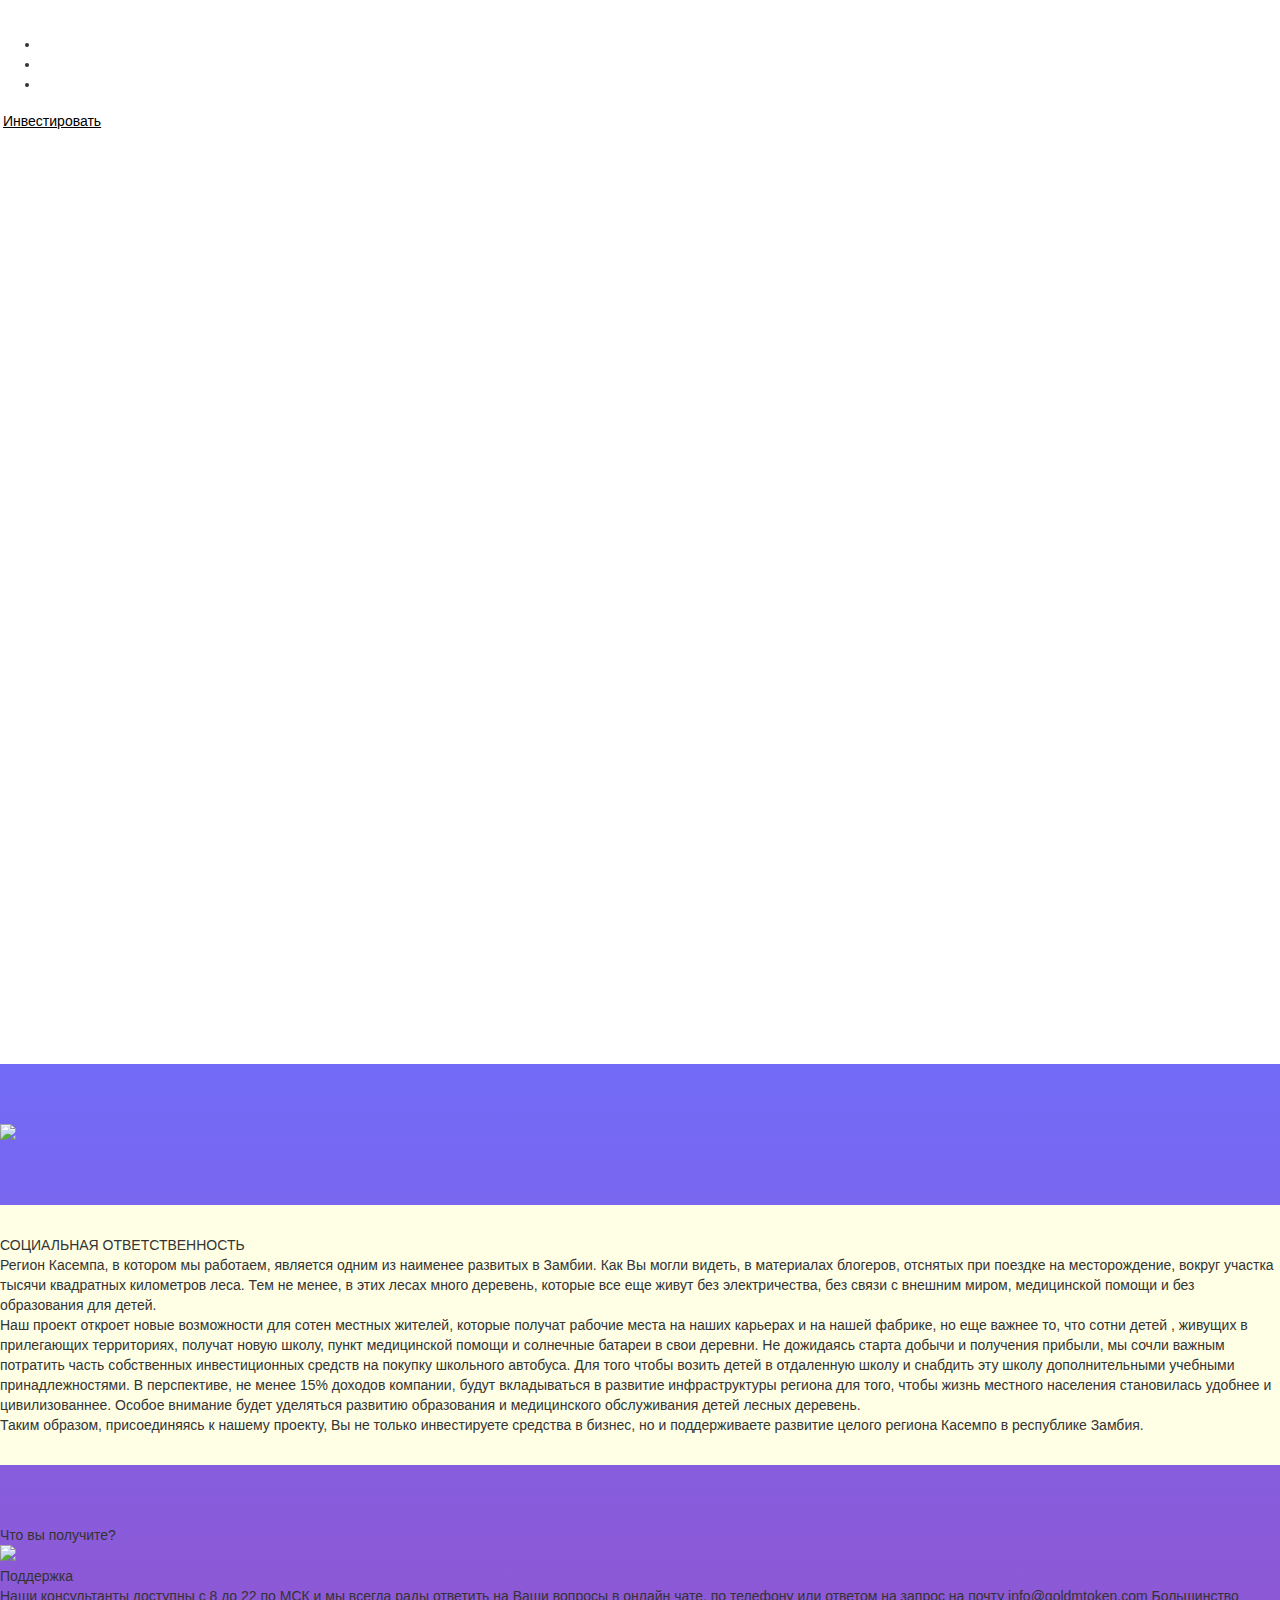
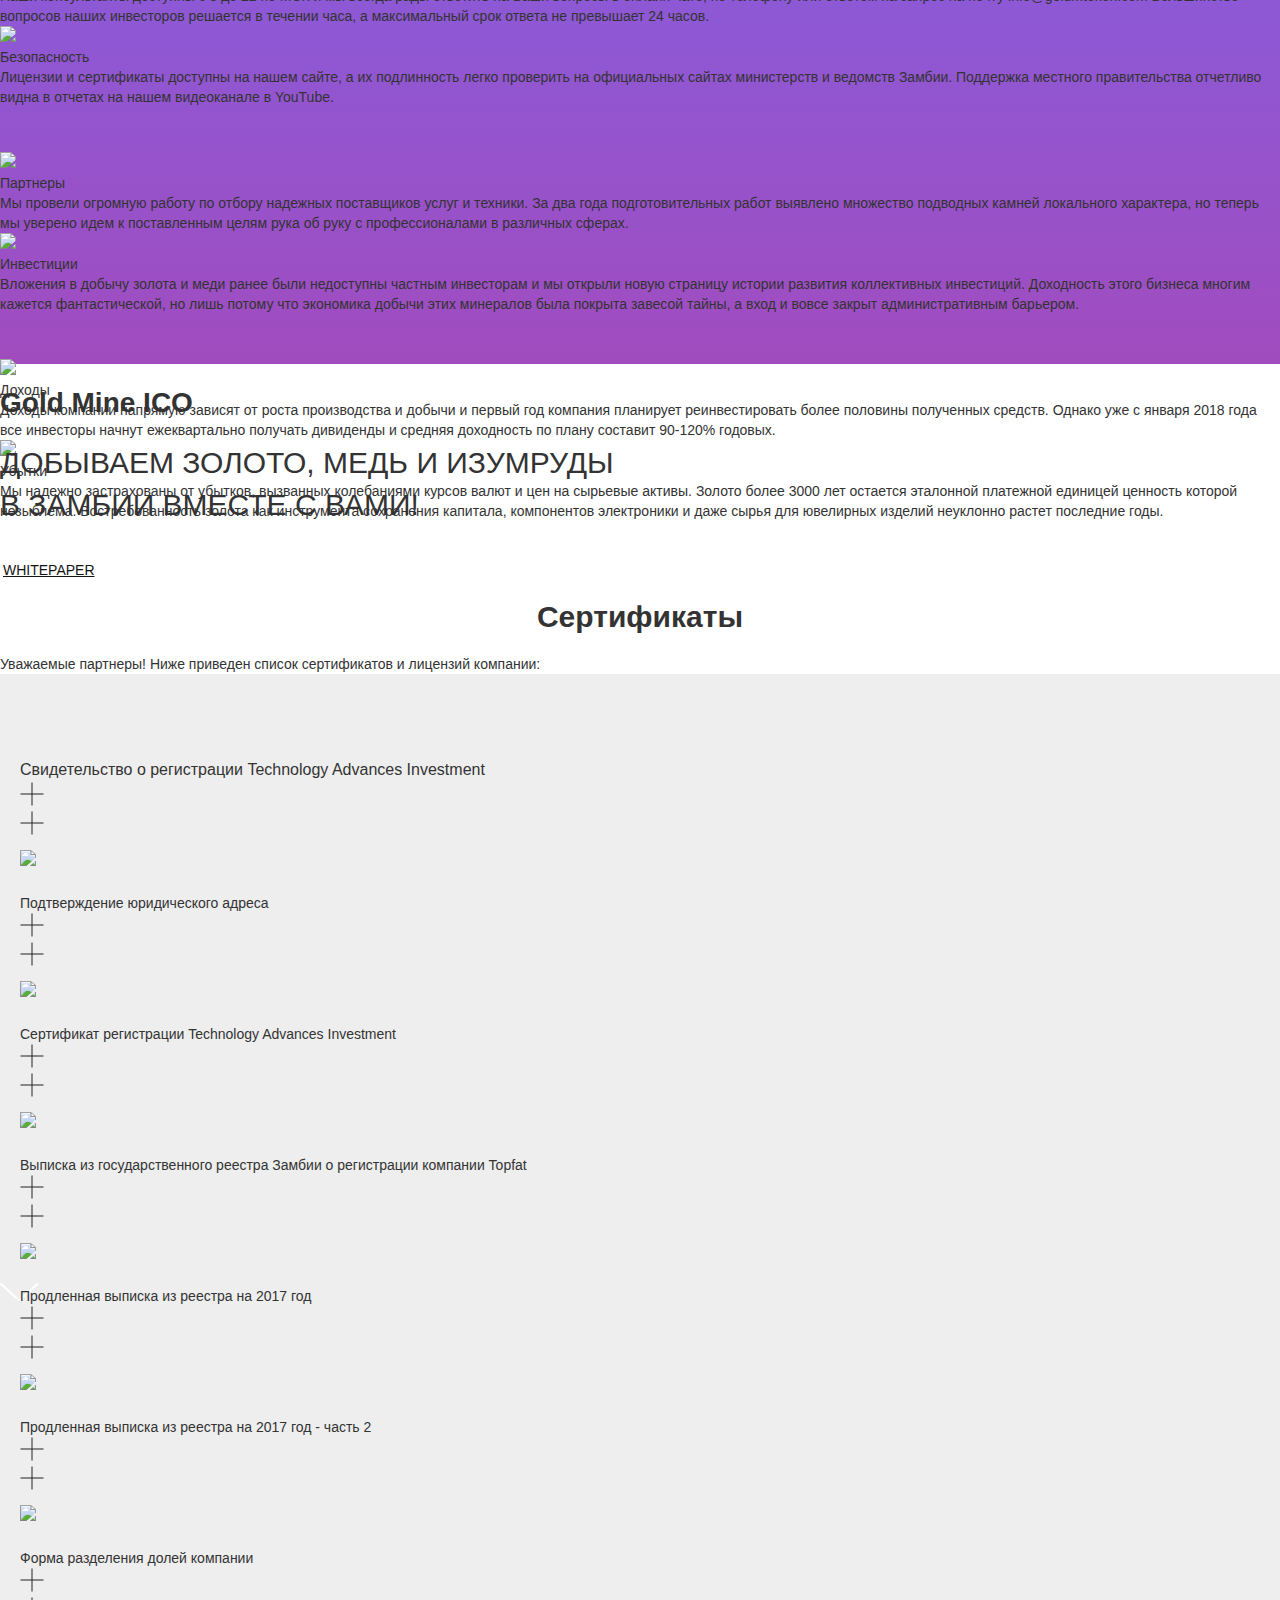
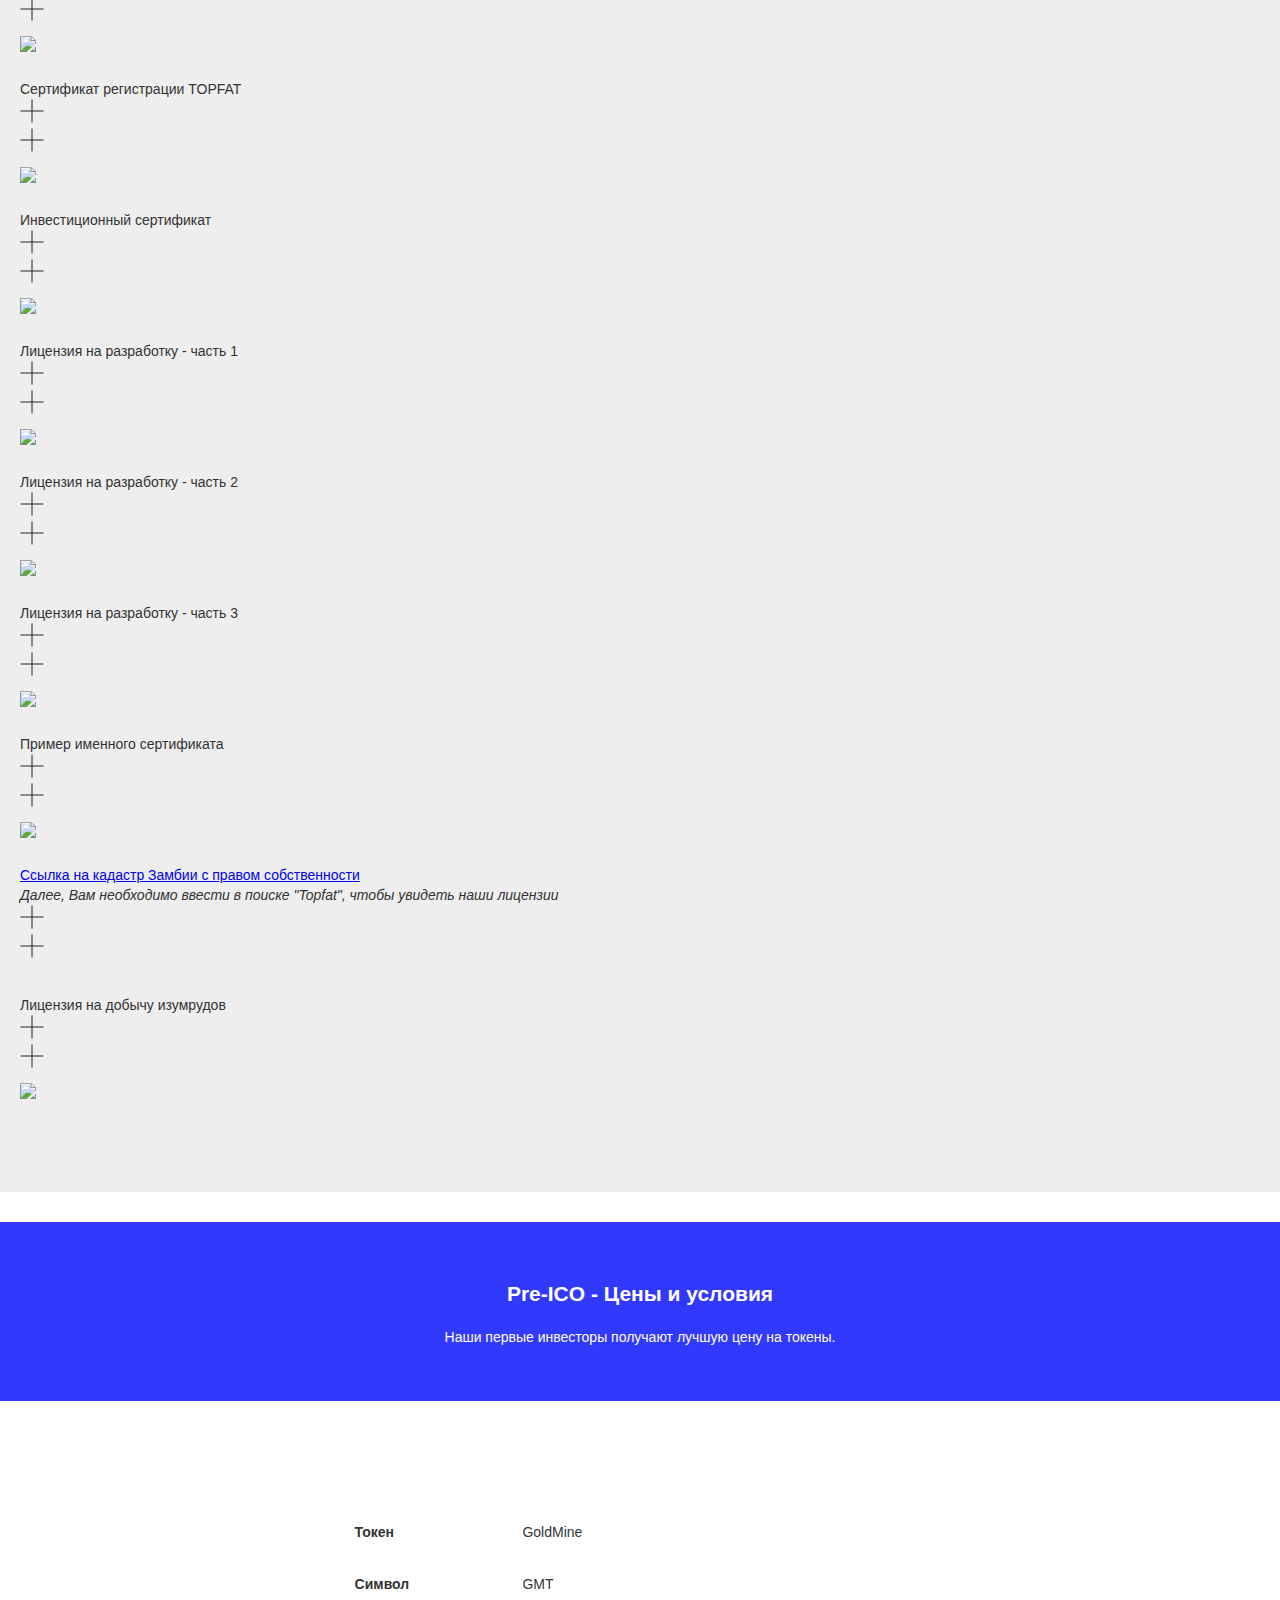
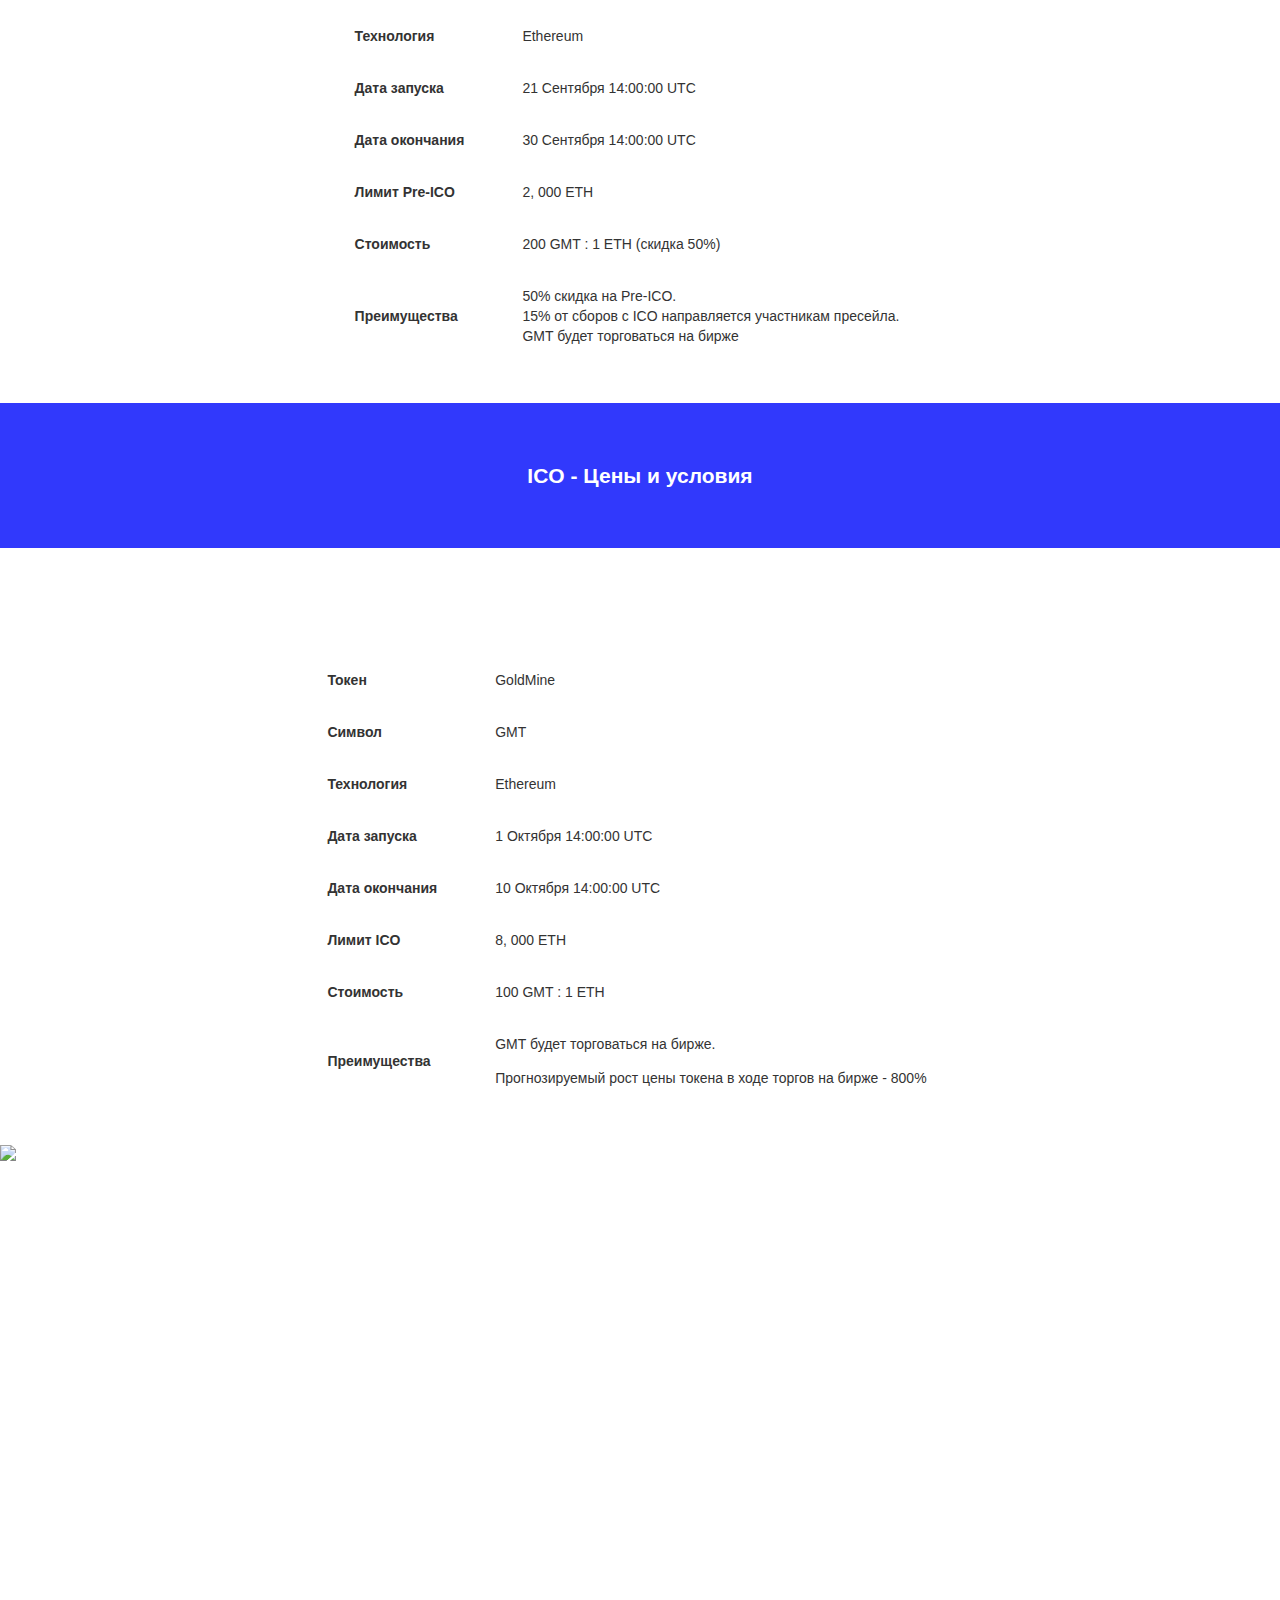
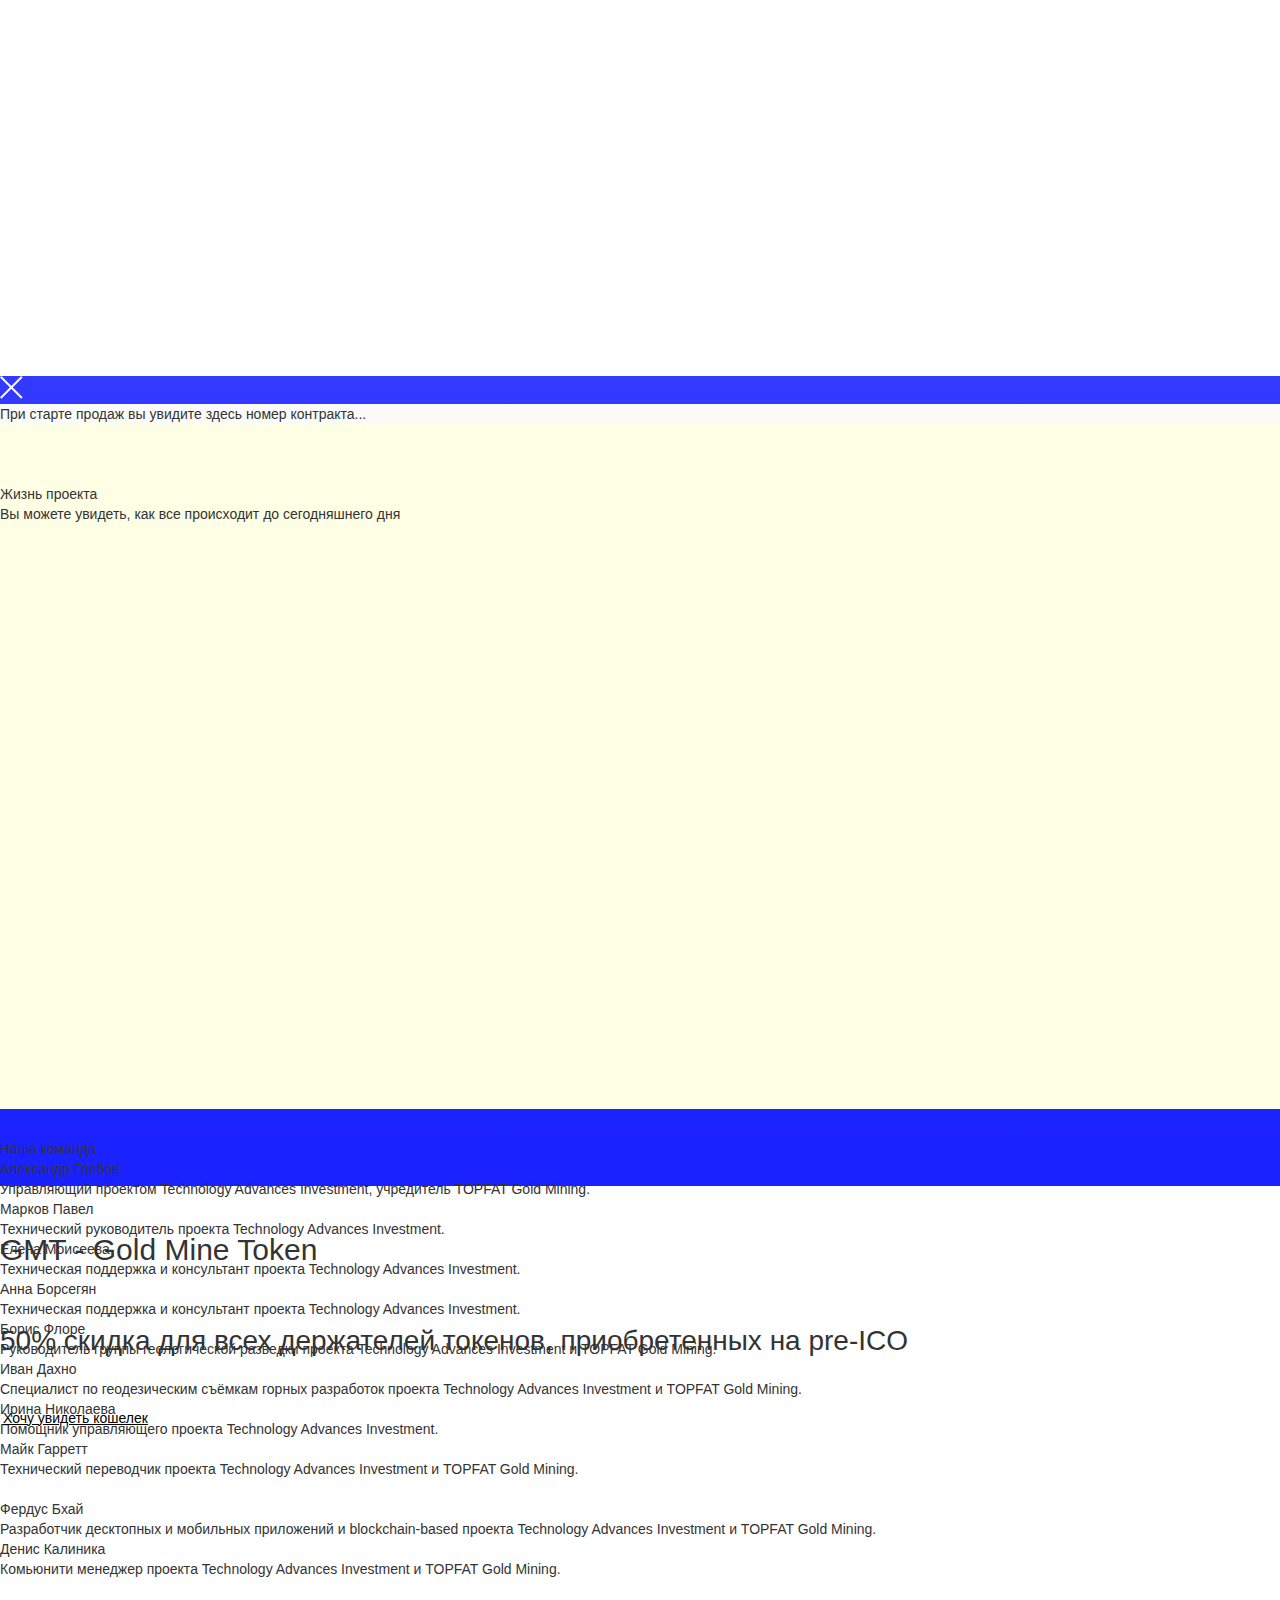
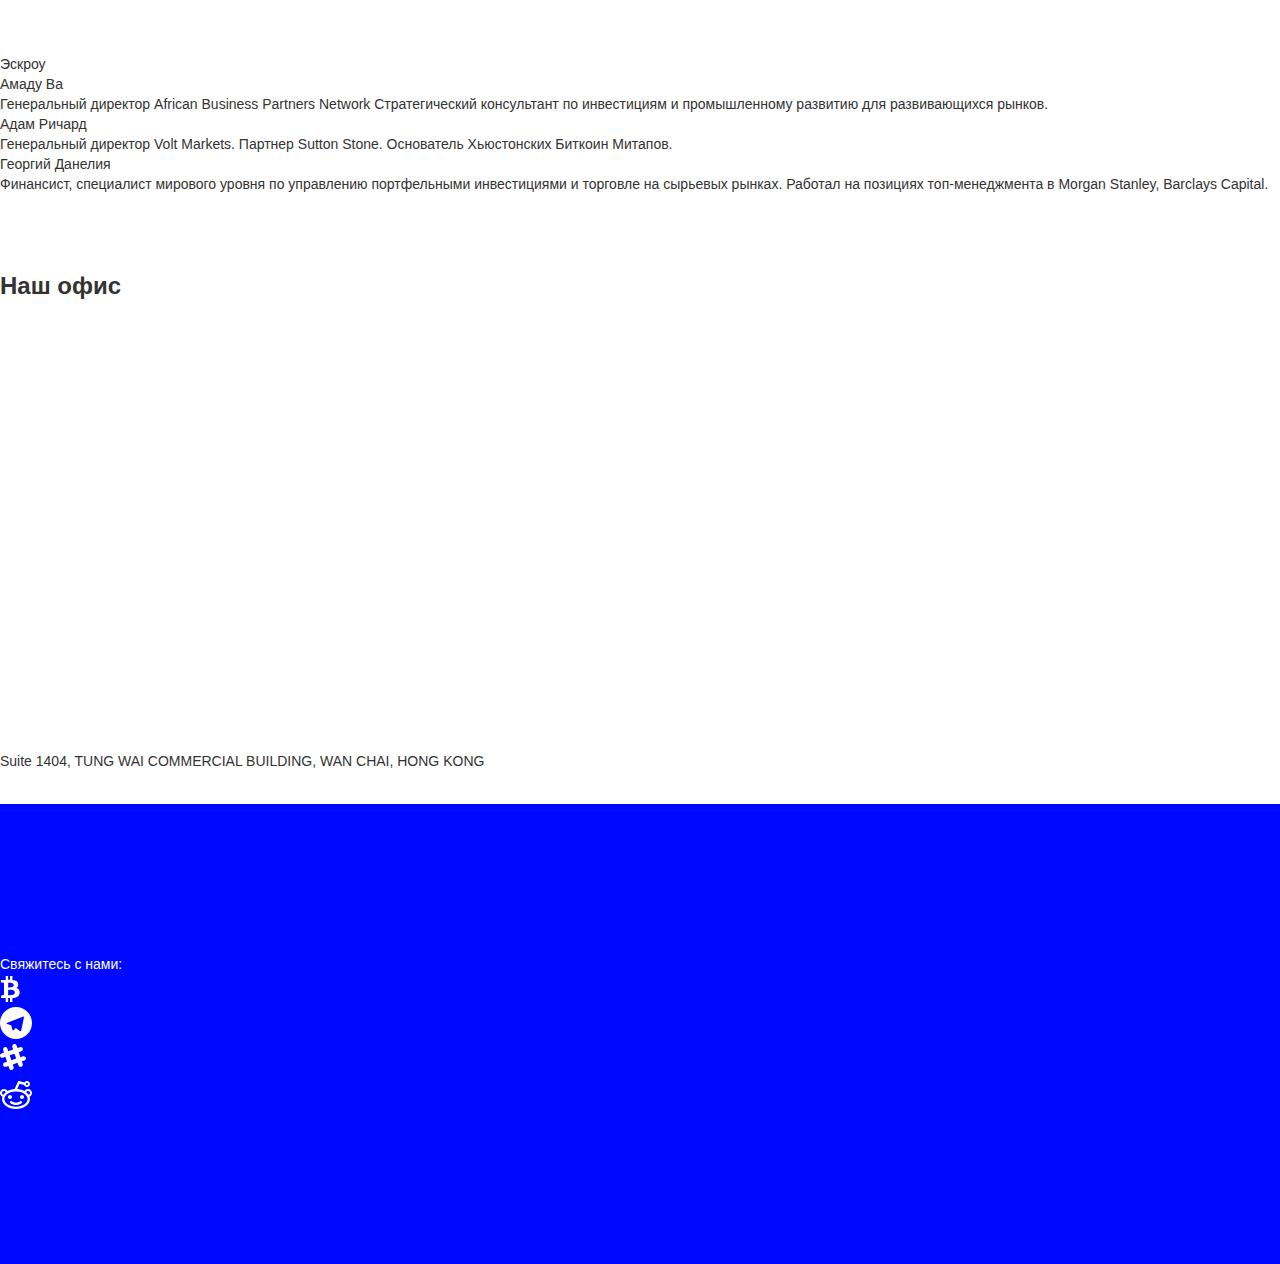
==== index2.html @ e9d236cb "Update index2.html" ====
<!DOCTYPE html><html> <head><meta charset="utf-8" /><meta http-equiv="Content-Type" content="text/html; charset=utf-8" /><meta name="viewport" content="width=device-width, initial-scale=1.0" /><title>Gold Mine ICO RU</title><meta property="og:url" content="gmtru" /><meta property="og:title" content="Gold Mine ICO RU" /><meta property="og:description" content="" /><meta property="og:type" content="website" /><meta property="og:image" content="images/roadmap.png" /><meta property="fb:app_id" content="257953674358265" /><meta name="format-detection" content="telephone=no" /><meta http-equiv="x-dns-prefetch-control" content="on"><link rel="canonical" href="gmtru"><!-- Assets --><link rel="stylesheet" href="css/tilda-grid-3.0.min.css" type="text/css" media="all" /><link rel="stylesheet" href="css/tilda-blocks-2.12.css?t=1504595545" type="text/css" media="all" /><link rel="stylesheet" href="css/tilda-slds-1.4.min.css" type="text/css" media="all" /><link rel="stylesheet" href="css/tilda-zoom-2.0.min.css" type="text/css" media="all" /><link rel="stylesheet" href="css/tilda-popup-1.1.min.css" type="text/css" media="all" /><script src="js/jquery-1.10.2.min.js"></script><script src="js/tilda-scripts-2.8.min.js"></script><script src="js/tilda-blocks-2.7.js?t=1504595545"></script><script src="js/tilda-slds-1.4.min.js"></script><script src="js/hammer.min.js"></script><script src="js/tilda-zoom-2.0.min.js"></script><script src="js/tilda-map-1.0.min.js"></script><script src="js/lazyload-1.3.min.js"></script>
<!-- Facebook Pixel Code -->
<script>
  !function(f,b,e,v,n,t,s)
  {if(f.fbq)return;n=f.fbq=function(){n.callMethod?
  n.callMethod.apply(n,arguments):n.queue.push(arguments)};
  if(!f._fbq)f._fbq=n;n.push=n;n.loaded=!0;n.version='2.0';
  n.queue=[];t=b.createElement(e);t.async=!0;
  t.src=v;s=b.getElementsByTagName(e)[0];
  s.parentNode.insertBefore(t,s)}(window, document,'script',
  'https://connect.facebook.net/en_US/fbevents.js');
  fbq('init', '169730156924083');
  fbq('track', 'PageView');
</script>
<noscript><img height="1" width="1" style="display:none"
  src="https://www.facebook.com/tr?id=169730156924083&ev=PageView&noscript=1"
/></noscript>
<!-- End Facebook Pixel Code --><script charset="UTF-8" src="//cdn.sendpulse.com/28edd3380a1c17cf65b137fe96516659/js/push/d1df5431b0d86745923b8c082e87be8e_1.js" async></script>
</head><body class="t-body" style="margin:0;"><!--allrecords--><div id="allrecords" class="t-records" data-hook="blocks-collection-content-node" data-tilda-project-id="349400" data-tilda-page-id="1480356" data-tilda-page-alias="gmtru" data-tilda-formskey="6a8dc3806094fb02ec5455dd8982c493" ><div id="rec30344322" class="r t-rec" style=" " data-animationappear="off" data-record-type="257" ><!-- T228 --><div id="nav30344322marker"></div> <div class="t228__mobile"> <div class="t228__mobile_container"> <div class="t228__mobile_text t-name t-name_md" field="text">&nbsp;</div>

  <div class="t228__burger"> <span></span> <span></span> <span></span> <span></span> </div> </div> </div><div id="nav30344322" class="t228 t228__hidden t228__positionabsolute " style="background-color: rgba(0,0,0,0.0); height:130px; " data-bgcolor-hex="#000000" data-bgcolor-rgba="rgba(0,0,0,0.0)" data-navmarker="nav30344322marker" data-appearoffset="" data-bgopacity-two="" data-menushadow="" data-bgopacity="0.0" data-menu-items-align="right" data-menu="yes"> <div class="t228__maincontainer t228__c12collumns" style="height:130px;"> <div class="t228__padding40px"></div> <div class="t228__leftside"> </div> <div class="t228__centerside t228__menualign_right"> <div class="t228__centercontainer"> <ul class="t228__list "> <li class="t228__list_item"><a class="t-menu__link-item" href="#roadmap" style="color:#ffffff;font-weight:600;letter-spacing:0.5px;" data-menu-item-number="1">Roadmap</a></li> <li class="t228__list_item"><a class="t-menu__link-item" href="#discount" style="color:#ffffff;font-weight:600;letter-spacing:0.5px;" data-menu-item-number="2">Скидка</a></li> <li class="t228__list_item"><a class="t-menu__link-item" href="#social" style="color:#ffffff;font-weight:600;letter-spacing:0.5px;" data-menu-item-number="3">Социальная ответственность</a></li> </ul> </div> </div> <div class="t228__rightside"> <div class="t228__rightcontainer"> <div class="t228__right_buttons"> <div class="t228__right_buttons_wrap"> <div class="t228__right_buttons_but"><a href="#discount" target="" class="t-btn" style="color:#000000;background-color:#f0dd4f;border-radius:20px; -moz-border-radius:20px; -webkit-border-radius:20px;"><table style="width:100%; height:100%;"><tr><td>Инвестировать</td></tr></table></a></div> </div> </div> <div class="t228__right_langs"> <div class="t228__right_buttons_wrap"> <div class="t228__right_langs_lang"><a style="color:#ffffff;font-weight:600;letter-spacing:0.5px;" href="index.html">EN</a></div> <div class="t228__right_langs_lang"><a style="color:#ffffff;font-weight:600;letter-spacing:0.5px;" href="index2.html">RU</a></div> </div> </div> </div> </div> <div class="t228__padding40px"></div> </div></div><style>@media screen and (max-width: 980px) { #rec30344322 .t228__leftcontainer{ padding: 20px; }
}
@media screen and (max-width: 980px) { #rec30344322 .t228__imglogo{ padding: 20px 0; }
}</style><script type="text/javascript"> $(document).ready(function() { t228_highlight(); });
$(window).resize(function() { t228_setBg('30344322');
});
$(document).ready(function() { t228_setBg('30344322');
}); </script><script type="text/javascript"> $(document).ready(function() { t228_createMobileMenu('30344322'); }); </script> <!--[if IE 8]><style>#rec30344322 .t228 { filter: progid:DXImageTransform.Microsoft.gradient(startColorStr='#D9000000', endColorstr='#D9000000');
}</style><![endif]--></div><div id="rec30344324" class="r t-rec" style=" " data-animationappear="off" data-record-type="204" ><!-- cover --><div class="t-cover" id="recorddiv30344324" bgimgfield="img" style="height:100vh; background-image:url('');" ><div class="t-cover__carrier" id="coverCarry30344324" data-content-cover-id="30344324" data-content-cover-bg="" data-content-cover-height="100vh" data-content-cover-parallax="" data-content-video-url-youtube="4ixd88XIaAY" data-content-video-noadcut-youtube="yes" data-content-video-ratio="16:4"style="height:100vh;background-attachment:scroll; "></div> <div class="t-cover__filter" style="height:100vh;background-image: -moz-linear-gradient(top, rgba(19,8,242,0.60), rgba(120,0,163,0.70));background-image: -webkit-linear-gradient(top, rgba(19,8,242,0.60), rgba(120,0,163,0.70));background-image: -o-linear-gradient(top, rgba(19,8,242,0.60), rgba(120,0,163,0.70));background-image: -ms-linear-gradient(top, rgba(19,8,242,0.60), rgba(120,0,163,0.70));background-image: linear-gradient(top, rgba(19,8,242,0.60), rgba(120,0,163,0.70));filter: progid:DXImageTransform.Microsoft.gradient(startColorStr='#661308f2', endColorstr='#4c7800a3');"></div><div class="t-container"> <div class="t-col t-col_8"><div class="t-cover__wrapper t-valign_middle" style="height:100vh; position: relative;z-index: 1;"> <div class="t181"> <div data-hook-content="covercontent"> <div class="t181__wrapper"> <h1 class="t181__title t-title t-title_md " style="" field="title">Gold Mine ICO<br /></h1> <div class="t181__descr t-descr t-descr_lg t-opacity_70 " style="" field="descr"><div style="font-size:30px;" data-customstyle="yes">ДОБЫВАЕМ ЗОЛОТО, МЕДЬ И ИЗУМРУДЫ<br />В ЗАМБИИ ВМЕСТЕ С ВАМИ!<br /></div></div> <div style="margin-top:30px;"> <a href="/wpru.html" target="_blank" class="t-btn " style="color:#141414;background-color:#f0dd4f;border-radius:30px; -moz-border-radius:30px; -webkit-border-radius:30px;"><table style="width:100%; height:100%;"><tr><td>WHITEPAPER</td></tr></table></a> </div> </div> </div> </div> </div> </div> </div> <!-- arrow --> <div class="t-cover__arrow"><div class="t-cover__arrow-wrapper t-cover__arrow-wrapper_animated"><div class="t-cover__arrow_mobile"><svg class="t-cover__arrow-svg" style="fill:#ffffff;" x="0px" y="0px" width="38.417px" height="18.592px" viewBox="0 0 38.417 18.592" style="enable-background:new 0 0 38.417 18.592;"><g><path d="M19.208,18.592c-0.241,0-0.483-0.087-0.673-0.261L0.327,1.74c-0.408-0.372-0.438-1.004-0.066-1.413c0.372-0.409,1.004-0.439,1.413-0.066L19.208,16.24L36.743,0.261c0.411-0.372,1.042-0.342,1.413,0.066c0.372,0.408,0.343,1.041-0.065,1.413L19.881,18.332C19.691,18.505,19.449,18.592,19.208,18.592z"/></g></svg></div></div></div> <!-- arrow --> </div> </div><div id="rec30344326" class="r t-rec" style=" " data-record-type="215" ><a name="roadmap" style="font-size:0;"></a></div><div id="rec30344328" class="r t-rec t-rec_pt_60 t-rec_pb_60" style="padding-top:60px;padding-bottom:60px; " data-record-type="3" ><!-- T107 --><div class="t107"> <div class="t-align_center" itemscope itemtype="http://schema.org/ImageObject"><meta itemprop="image" content="images/roadmap.png"> <img src="images/tild6533-3062-4235-b635-353762396530__-__empty__document.png" data-original="images/roadmap.png" class="t107__widthauto t-img" imgfield="img" /> </div> </div></div><div id="rec30344330" class="r t-rec" style=" " data-record-type="215" ><a name="social" style="font-size:0;"></a></div><div id="rec30344332" class="r t-rec t-rec_pt_30 t-rec_pb_30" style="padding-top:30px;padding-bottom:30px;background-color:#ffffe5; " data-record-type="472" data-bg-color="#ffffe5"><!-- T472 --><div class="t472"> <div class="t-container t-align_center"> <div class="t-col t-col_10 t-prefix_1"> <div class="t472__title t-title t-title_md t-margin_auto" field="title" style="text-transform:uppercase;">СОЦИАЛЬНАЯ ОТВЕТСТВЕННОСТЬ<br /></div> <div class="t472__descr t-descr t-descr_xxl t-margin_auto" field="descr" style=""><div style="font-size:14px;" data-customstyle="yes">Регион Касемпа, в котором мы работаем, является одним из наименее развитых в Замбии. Как Вы могли видеть, в материалах блогеров, отснятых при поездке на месторождение, вокруг участка тысячи квадратных километров леса. Тем не менее, в этих лесах много деревень, которые все еще живут без электричества, без связи с внешним миром, медицинской помощи и без образования для детей.<br />Наш проект откроет новые возможности для сотен местных жителей, которые получат рабочие места на наших карьерах и на нашей фабрике, но еще важнее то, что сотни детей , живущих в прилегающих территориях, получат новую школу, пункт медицинской помощи и солнечные батареи в свои деревни. Не дожидаясь старта добычи и получения прибыли, мы сочли важным потратить часть собственных инвестиционных средств на покупку школьного автобуса. Для того чтобы возить детей в отдаленную школу и снабдить эту школу дополнительными учебными принадлежностями. В перспективе, не менее 15% доходов компании, будут вкладываться в развитие инфраструктуры региона для того, чтобы жизнь местного населения становилась удобнее и цивилизованнее. Особое внимание будет уделяться развитию образования и медицинского обслуживания детей лесных деревень.<br />Таким образом, присоединяясь к нашему проекту, Вы не только инвестируете средства в бизнес, но и поддерживаете развитие целого региона Касемпо в республике Замбия.</div></div> </div><div class="t-row t-clear"><div class="t-col t-col_4"><div class="t472__blockimg t-bgimg" bgimgfield="img" data-original="images/tild3865-3936-4232-b736-343838343135__1.jpg" style="background: url('images/tild3865-3936-4232-b736-343838343135__-__resize__20x__1.jpg') center center no-repeat; background-size:cover;" ></div></div><div class="t-col t-col_4"><div class="t472__blockimg t-bgimg" bgimgfield="img2" data-original="images/tild6633-3539-4165-b566-353065653334__2.jpg" style="background: url('images/tild6633-3539-4165-b566-353065653334__-__resize__20x__2.jpg') center center no-repeat; background-size:cover;" ></div></div><div class="t-col t-col_4"><div class="t472__blockimg t-bgimg" bgimgfield="img3" data-original="images/tild3266-6565-4934-b537-363532666134__20170820_041426.png" style="background: url('images/tild3266-6565-4934-b537-363532666134__-__resize__20x__20170820_041426.png') center center no-repeat; background-size:cover;" ></div></div></div> </div></div></div><div id="rec30344334" class="r t-rec t-rec_pt_60 t-rec_pb_60" style="padding-top:60px;padding-bottom:60px; " data-record-type="497" ><!-- t497 --><div class="t497"><div class="t-section__container t-container"><div class="t-col t-col_12"><div class="t-section__topwrapper t-align_center"><div class="t-section__title t-title t-title_xs " field="btitle">Что вы получите?</div></div></div></div><div class="t497__container t-container"> <div class="t497__col t-col t-col_5 t-prefix_1 t497__col_first t-item "><div class="t497__item"><div class="t-cell t-valign_top"><div class="t497__imgwrapper" ><img src="images/tild3232-3764-4965-a132-363264373039__-__empty__7.svg" data-original="images/tild3232-3764-4965-a132-363264373039__7.svg" class="t497__img t-img" imgfield="li_img__1476973323713" /></div></div><div class="t497__textwrapper t-cell t-valign_top"><div class="t497__name t-name t-name_lg" field="li_title__1476973323713" style="">Поддержка<br /></div><div class="t497__descr t-descr t-descr_xs" field="li_descr__1476973323713" style="">Наши консультанты доступны с 8 до 22 по МСК и мы всегда рады ответить на Ваши вопросы в онлайн чате, по телефону или ответом на запрос на почту info@goldmtoken.com Большинство вопросов наших инвесторов решается в течении часа, а максимальный срок ответа не превышает 24 часов.</div></div></div></div> <div class="t497__col t-col t-col_5 t-item "><div class="t497__item"><div class="t-cell t-valign_top"><div class="t497__imgwrapper" ><img src="images/tild3165-3332-4262-b162-623064306437__-__empty__9.svg" data-original="images/tild3165-3332-4262-b162-623064306437__9.svg" class="t497__img t-img" imgfield="li_img__1476973326928" /></div></div><div class="t497__textwrapper t-cell t-valign_top"><div class="t497__name t-name t-name_lg" field="li_title__1476973326928" style="">Безопасность</div><div class="t497__descr t-descr t-descr_xs" field="li_descr__1476973326928" style="">Лицензии и сертификаты доступны на нашем сайте, а их подлинность легко проверить на официальных сайтах министерств и ведомств Замбии. Поддержка местного правительства отчетливо видна в отчетах на нашем видеоканале в YouTube.</div></div></div></div> <div class="t-clear t497__separator" style="margin-bottom:45px;"></div><div class="t497__col t-col t-col_5 t-prefix_1 t-item "><div class="t497__item"><div class="t-cell t-valign_top"><div class="t497__imgwrapper" ><img src="images/tild3762-3834-4938-a631-356666356539__-__empty__1.svg" data-original="images/tild3762-3834-4938-a631-356666356539__1.svg" class="t497__img t-img" imgfield="li_img__1476973352758" /></div></div><div class="t497__textwrapper t-cell t-valign_top"><div class="t497__name t-name t-name_lg" field="li_title__1476973352758" style="">Партнеры</div><div class="t497__descr t-descr t-descr_xs" field="li_descr__1476973352758" style="">Мы провели огромную работу по отбору надежных поставщиков услуг и техники. За два года подготовительных работ выявлено множество подводных камней локального характера, но теперь мы уверено идем к поставленным целям рука об руку с профессионалами в различных сферах.</div></div></div></div> <div class="t497__col t-col t-col_5 t-item "><div class="t497__item"><div class="t-cell t-valign_top"><div class="t497__imgwrapper" ><img src="images/tild6162-3163-4535-a266-396639663339__-__empty__4.svg" data-original="images/tild6162-3163-4535-a266-396639663339__4.svg" class="t497__img t-img" imgfield="li_img__1476973363863" /></div></div><div class="t497__textwrapper t-cell t-valign_top"><div class="t497__name t-name t-name_lg" field="li_title__1476973363863" style="">Инвестиции</div><div class="t497__descr t-descr t-descr_xs" field="li_descr__1476973363863" style="">Вложения в добычу золота и меди ранее были недоступны частным инвесторам и мы открыли новую страницу истории развития коллективных инвестиций. Доходность этого бизнеса многим кажется фантастической, но лишь потому что экономика добычи этих минералов была покрыта завесой тайны, а вход и вовсе закрыт административным барьером.</div></div></div></div> <div class="t-clear t497__separator" style="margin-bottom:45px;"></div><div class="t497__col t-col t-col_5 t-prefix_1 t-item "><div class="t497__item"><div class="t-cell t-valign_top"><div class="t497__imgwrapper" ><img src="images/tild3666-3036-4630-a563-336337303461__-__empty__11.svg" data-original="images/tild3666-3036-4630-a563-336337303461__11.svg" class="t497__img t-img" imgfield="li_img__1476973375188" /></div></div><div class="t497__textwrapper t-cell t-valign_top"><div class="t497__name t-name t-name_lg" field="li_title__1476973375188" style="">Доходы</div><div class="t497__descr t-descr t-descr_xs" field="li_descr__1476973375188" style="">Доходы компании напрямую зависят от роста производства и добычи и первый год компания планирует реинвестировать более половины полученных средств. Однако уже с января 2018 года все инвесторы начнут ежеквартально получать дивиденды и средняя доходность по плану составит 90-120% годовых.<br /></div></div></div></div> <div class="t497__col t-col t-col_5 t-item "><div class="t497__item"><div class="t-cell t-valign_top"><div class="t497__imgwrapper" ><img src="images/tild3030-6664-4366-a335-373265363863__-__empty__5.svg" data-original="images/tild3030-6664-4366-a335-373265363863__5.svg" class="t497__img t-img" imgfield="li_img__1476973386547" /></div></div><div class="t497__textwrapper t-cell t-valign_top"><div class="t497__name t-name t-name_lg" field="li_title__1476973386547" style="">Убытки</div><div class="t497__descr t-descr t-descr_xs" field="li_descr__1476973386547" style="">Мы надежно застрахованы от убытков, вызванных колебаниями курсов валют и цен на сырьевые активы. Золото более 3000 лет остается эталонной платежной единицей ценность которой незыблема. Востребованность золота как инструмента сохранения капитала, компонентов электроники и даже сырья для ювелирных изделий неуклонно растет последние годы.<br /></div></div></div></div></div></div></div><div id="rec30344336" class="r t-rec t-rec_pt_15 t-rec_pb_15" style="padding-top:15px;padding-bottom:15px; " data-record-type="106" ><!-- T004 --><div class="t004"><div class="t-container "> <div class="t-col t-col_8 t-prefix_2"><div field="text" class="t-text t-text_md "><div style="font-size:30px;text-align:center;" data-customstyle="yes"><strong>Сертификаты</strong></div></div></div></div></div></div><div id="rec30344338" class="r t-rec t-rec_pt_0 t-rec_pb_0" style="padding-top:0px;padding-bottom:0px; " data-record-type="61" ><!-- T051 --><div class="t051"><div class="t-container"><div class="t-col t-col_12 "><div class="t051__text t-text t-text_md" field="text"> Уважаемые партнеры! Ниже приведен список сертификатов и лицензий компании:<br /></div></div></div></div></div><div id="rec30344340" class="r t-rec t-rec_pt_75 t-rec_pb_75" style="padding-top:75px;padding-bottom:75px;background-color:#eeeeee; " data-animationappear="off" data-record-type="668" data-bg-color="#eeeeee"><!-- T668--><div class="t668"> <div class="t-container"> <div class="t668__col t-col t-col_8 t-prefix_2" style="margin-bottom:2px;"> <div class="t668__accordion"> <div class="t668__wrapper" > <div class="t668__header" style="padding-top: 10px; padding-bottom: 10px;padding-left: 20px; padding-right: 20px;"> <div class="t668__title t-name t-name_xl" field="li_title__1480611044356" style=""><div style="font-size:16px;" data-customstyle="yes">Свидетельство о регистрации Technology Advances Investment<br /></div></div> <div class="t668__icon" style="right: 20px;"> <div class="t668__lines"> <svg width="24px" height="24px" viewBox="0 0 24 24" xmlns="http://www.w3.org/2000/svg" xmlns:xlink="http://www.w3.org/1999/xlink"> <g stroke="none" stroke-width="1px" fill="none" fill-rule="evenodd" stroke-linecap="square"> <g transform="translate(1.000000, 1.000000)" stroke="#222222"> <path d="M0,11 L22,11"></path> <path d="M11,0 L11,22"></path> </g> </g> </svg> </div> <div class="t668__circle" style="background-color: transparent;"></div> </div> <div class="t668__icon t668__icon-hover" style="right: 20px;"> <div class="t668__lines"> <svg width="24px" height="24px" viewBox="0 0 24 24" xmlns="http://www.w3.org/2000/svg" xmlns:xlink="http://www.w3.org/1999/xlink"> <g stroke="none" stroke-width="1px" fill="none" fill-rule="evenodd" stroke-linecap="square"> <g transform="translate(1.000000, 1.000000)" stroke="#222222"> <path d="M0,11 L22,11"></path> <path d="M11,0 L11,22"></path> </g> </g> </svg> </div> <div class="t668__circle" style="background-color: #eee;"></div> </div> </div> <div class="t668__content" style="padding-bottom: 10px;padding-left: 20px; padding-right: 20px;"> <div class="t668__textwrapper"> <img class="t668__img t-img" imgfield="li_img__1480611044356" src="images/tild6662-6330-4839-b161-366635356435__-__empty__cert1.png" data-original="images/tild6662-6330-4839-b161-366635356435__cert1.png""> </div> </div> </div> </div> </div> <div class="t668__col t-col t-col_8 t-prefix_2" style="margin-bottom:2px;"> <div class="t668__accordion"> <div class="t668__wrapper" > <div class="t668__header" style="padding-top: 10px; padding-bottom: 10px;padding-left: 20px; padding-right: 20px;"> <div class="t668__title t-name t-name_xl" field="li_title__1480611048442" style=""><div style="font-size:14px;" data-customstyle="yes">Подтверждение юридического адреса <br /></div></div> <div class="t668__icon" style="right: 20px;"> <div class="t668__lines"> <svg width="24px" height="24px" viewBox="0 0 24 24" xmlns="http://www.w3.org/2000/svg" xmlns:xlink="http://www.w3.org/1999/xlink"> <g stroke="none" stroke-width="1px" fill="none" fill-rule="evenodd" stroke-linecap="square"> <g transform="translate(1.000000, 1.000000)" stroke="#222222"> <path d="M0,11 L22,11"></path> <path d="M11,0 L11,22"></path> </g> </g> </svg> </div> <div class="t668__circle" style="background-color: transparent;"></div> </div> <div class="t668__icon t668__icon-hover" style="right: 20px;"> <div class="t668__lines"> <svg width="24px" height="24px" viewBox="0 0 24 24" xmlns="http://www.w3.org/2000/svg" xmlns:xlink="http://www.w3.org/1999/xlink"> <g stroke="none" stroke-width="1px" fill="none" fill-rule="evenodd" stroke-linecap="square"> <g transform="translate(1.000000, 1.000000)" stroke="#222222"> <path d="M0,11 L22,11"></path> <path d="M11,0 L11,22"></path> </g> </g> </svg> </div> <div class="t668__circle" style="background-color: #eee;"></div> </div> </div> <div class="t668__content" style="padding-bottom: 10px;padding-left: 20px; padding-right: 20px;"> <div class="t668__textwrapper"> <img class="t668__img t-img" imgfield="li_img__1480611048442" src="images/tild3265-6432-4232-a232-323139343638__-__empty__cert2.jpg" data-original="images/tild3265-6432-4232-a232-323139343638__cert2.jpg""> </div> </div> </div> </div> </div> <div class="t668__col t-col t-col_8 t-prefix_2" style="margin-bottom:2px;"> <div class="t668__accordion"> <div class="t668__wrapper" > <div class="t668__header" style="padding-top: 10px; padding-bottom: 10px;padding-left: 20px; padding-right: 20px;"> <div class="t668__title t-name t-name_xl" field="li_title__1489600117321" style=""><div style="font-size:14px;" data-customstyle="yes">Сертификат регистрации Technology Advances Investment <br /></div></div> <div class="t668__icon" style="right: 20px;"> <div class="t668__lines"> <svg width="24px" height="24px" viewBox="0 0 24 24" xmlns="http://www.w3.org/2000/svg" xmlns:xlink="http://www.w3.org/1999/xlink"> <g stroke="none" stroke-width="1px" fill="none" fill-rule="evenodd" stroke-linecap="square"> <g transform="translate(1.000000, 1.000000)" stroke="#222222"> <path d="M0,11 L22,11"></path> <path d="M11,0 L11,22"></path> </g> </g> </svg> </div> <div class="t668__circle" style="background-color: transparent;"></div> </div> <div class="t668__icon t668__icon-hover" style="right: 20px;"> <div class="t668__lines"> <svg width="24px" height="24px" viewBox="0 0 24 24" xmlns="http://www.w3.org/2000/svg" xmlns:xlink="http://www.w3.org/1999/xlink"> <g stroke="none" stroke-width="1px" fill="none" fill-rule="evenodd" stroke-linecap="square"> <g transform="translate(1.000000, 1.000000)" stroke="#222222"> <path d="M0,11 L22,11"></path> <path d="M11,0 L11,22"></path> </g> </g> </svg> </div> <div class="t668__circle" style="background-color: #eee;"></div> </div> </div> <div class="t668__content" style="padding-bottom: 10px;padding-left: 20px; padding-right: 20px;"> <div class="t668__textwrapper"> <img class="t668__img t-img" imgfield="li_img__1489600117321" src="images/tild3730-6332-4466-b137-636666636438__-__empty__cert3.jpg" data-original="images/tild3730-6332-4466-b137-636666636438__cert3.jpg""> </div> </div> </div> </div> </div> <div class="t668__col t-col t-col_8 t-prefix_2" style="margin-bottom:2px;"> <div class="t668__accordion"> <div class="t668__wrapper" > <div class="t668__header" style="padding-top: 10px; padding-bottom: 10px;padding-left: 20px; padding-right: 20px;"> <div class="t668__title t-name t-name_xl" field="li_title__1503652960514" style=""><div style="font-size:14px;" data-customstyle="yes">Выписка из государственного реестра Замбии о регистрации компании Topfat</div></div> <div class="t668__icon" style="right: 20px;"> <div class="t668__lines"> <svg width="24px" height="24px" viewBox="0 0 24 24" xmlns="http://www.w3.org/2000/svg" xmlns:xlink="http://www.w3.org/1999/xlink"> <g stroke="none" stroke-width="1px" fill="none" fill-rule="evenodd" stroke-linecap="square"> <g transform="translate(1.000000, 1.000000)" stroke="#222222"> <path d="M0,11 L22,11"></path> <path d="M11,0 L11,22"></path> </g> </g> </svg> </div> <div class="t668__circle" style="background-color: transparent;"></div> </div> <div class="t668__icon t668__icon-hover" style="right: 20px;"> <div class="t668__lines"> <svg width="24px" height="24px" viewBox="0 0 24 24" xmlns="http://www.w3.org/2000/svg" xmlns:xlink="http://www.w3.org/1999/xlink"> <g stroke="none" stroke-width="1px" fill="none" fill-rule="evenodd" stroke-linecap="square"> <g transform="translate(1.000000, 1.000000)" stroke="#222222"> <path d="M0,11 L22,11"></path> <path d="M11,0 L11,22"></path> </g> </g> </svg> </div> <div class="t668__circle" style="background-color: #eee;"></div> </div> </div> <div class="t668__content" style="padding-bottom: 10px;padding-left: 20px; padding-right: 20px;"> <div class="t668__textwrapper"> <img class="t668__img t-img" imgfield="li_img__1503652960514" src="images/tild3439-3766-4536-a362-393632356434__-__empty__cert4.png" data-original="images/tild3439-3766-4536-a362-393632356434__cert4.png""> </div> </div> </div> </div> </div> <div class="t668__col t-col t-col_8 t-prefix_2" style="margin-bottom:2px;"> <div class="t668__accordion"> <div class="t668__wrapper" > <div class="t668__header" style="padding-top: 10px; padding-bottom: 10px;padding-left: 20px; padding-right: 20px;"> <div class="t668__title t-name t-name_xl" field="li_title__1503652961283" style=""><div style="font-size:14px;" data-customstyle="yes">Продленная выписка из реестра на 2017 год <br /></div></div> <div class="t668__icon" style="right: 20px;"> <div class="t668__lines"> <svg width="24px" height="24px" viewBox="0 0 24 24" xmlns="http://www.w3.org/2000/svg" xmlns:xlink="http://www.w3.org/1999/xlink"> <g stroke="none" stroke-width="1px" fill="none" fill-rule="evenodd" stroke-linecap="square"> <g transform="translate(1.000000, 1.000000)" stroke="#222222"> <path d="M0,11 L22,11"></path> <path d="M11,0 L11,22"></path> </g> </g> </svg> </div> <div class="t668__circle" style="background-color: transparent;"></div> </div> <div class="t668__icon t668__icon-hover" style="right: 20px;"> <div class="t668__lines"> <svg width="24px" height="24px" viewBox="0 0 24 24" xmlns="http://www.w3.org/2000/svg" xmlns:xlink="http://www.w3.org/1999/xlink"> <g stroke="none" stroke-width="1px" fill="none" fill-rule="evenodd" stroke-linecap="square"> <g transform="translate(1.000000, 1.000000)" stroke="#222222"> <path d="M0,11 L22,11"></path> <path d="M11,0 L11,22"></path> </g> </g> </svg> </div> <div class="t668__circle" style="background-color: #eee;"></div> </div> </div> <div class="t668__content" style="padding-bottom: 10px;padding-left: 20px; padding-right: 20px;"> <div class="t668__textwrapper"> <img class="t668__img t-img" imgfield="li_img__1503652961283" src="images/tild3030-3163-4533-b539-383339613262__-__empty__cert5.png" data-original="images/tild3030-3163-4533-b539-383339613262__cert5.png""> </div> </div> </div> </div> </div> <div class="t668__col t-col t-col_8 t-prefix_2" style="margin-bottom:2px;"> <div class="t668__accordion"> <div class="t668__wrapper" > <div class="t668__header" style="padding-top: 10px; padding-bottom: 10px;padding-left: 20px; padding-right: 20px;"> <div class="t668__title t-name t-name_xl" field="li_title__1503652962447" style=""><div style="font-size:14px;" data-customstyle="yes">Продленная выписка из реестра на 2017 год - часть 2</div></div> <div class="t668__icon" style="right: 20px;"> <div class="t668__lines"> <svg width="24px" height="24px" viewBox="0 0 24 24" xmlns="http://www.w3.org/2000/svg" xmlns:xlink="http://www.w3.org/1999/xlink"> <g stroke="none" stroke-width="1px" fill="none" fill-rule="evenodd" stroke-linecap="square"> <g transform="translate(1.000000, 1.000000)" stroke="#222222"> <path d="M0,11 L22,11"></path> <path d="M11,0 L11,22"></path> </g> </g> </svg> </div> <div class="t668__circle" style="background-color: transparent;"></div> </div> <div class="t668__icon t668__icon-hover" style="right: 20px;"> <div class="t668__lines"> <svg width="24px" height="24px" viewBox="0 0 24 24" xmlns="http://www.w3.org/2000/svg" xmlns:xlink="http://www.w3.org/1999/xlink"> <g stroke="none" stroke-width="1px" fill="none" fill-rule="evenodd" stroke-linecap="square"> <g transform="translate(1.000000, 1.000000)" stroke="#222222"> <path d="M0,11 L22,11"></path> <path d="M11,0 L11,22"></path> </g> </g> </svg> </div> <div class="t668__circle" style="background-color: #eee;"></div> </div> </div> <div class="t668__content" style="padding-bottom: 10px;padding-left: 20px; padding-right: 20px;"> <div class="t668__textwrapper"> <img class="t668__img t-img" imgfield="li_img__1503652962447" src="images/tild6434-3063-4236-b536-353966623035__-__empty__cert6.png" data-original="images/tild6434-3063-4236-b536-353966623035__cert6.png""> </div> </div> </div> </div> </div> <div class="t668__col t-col t-col_8 t-prefix_2" style="margin-bottom:2px;"> <div class="t668__accordion"> <div class="t668__wrapper" > <div class="t668__header" style="padding-top: 10px; padding-bottom: 10px;padding-left: 20px; padding-right: 20px;"> <div class="t668__title t-name t-name_xl" field="li_title__1503653603045" style=""><div style="font-size:14px;" data-customstyle="yes">Форма разделения долей компании <br /></div></div> <div class="t668__icon" style="right: 20px;"> <div class="t668__lines"> <svg width="24px" height="24px" viewBox="0 0 24 24" xmlns="http://www.w3.org/2000/svg" xmlns:xlink="http://www.w3.org/1999/xlink"> <g stroke="none" stroke-width="1px" fill="none" fill-rule="evenodd" stroke-linecap="square"> <g transform="translate(1.000000, 1.000000)" stroke="#222222"> <path d="M0,11 L22,11"></path> <path d="M11,0 L11,22"></path> </g> </g> </svg> </div> <div class="t668__circle" style="background-color: transparent;"></div> </div> <div class="t668__icon t668__icon-hover" style="right: 20px;"> <div class="t668__lines"> <svg width="24px" height="24px" viewBox="0 0 24 24" xmlns="http://www.w3.org/2000/svg" xmlns:xlink="http://www.w3.org/1999/xlink"> <g stroke="none" stroke-width="1px" fill="none" fill-rule="evenodd" stroke-linecap="square"> <g transform="translate(1.000000, 1.000000)" stroke="#222222"> <path d="M0,11 L22,11"></path> <path d="M11,0 L11,22"></path> </g> </g> </svg> </div> <div class="t668__circle" style="background-color: #eee;"></div> </div> </div> <div class="t668__content" style="padding-bottom: 10px;padding-left: 20px; padding-right: 20px;"> <div class="t668__textwrapper"> <img class="t668__img t-img" imgfield="li_img__1503653603045" src="images/tild6639-6536-4237-a366-643831623731__-__empty__taishares1.jpg" data-original="images/tild6639-6536-4237-a366-643831623731__taishares1.jpg""> </div> </div> </div> </div> </div> <div class="t668__col t-col t-col_8 t-prefix_2" style="margin-bottom:2px;"> <div class="t668__accordion"> <div class="t668__wrapper" > <div class="t668__header" style="padding-top: 10px; padding-bottom: 10px;padding-left: 20px; padding-right: 20px;"> <div class="t668__title t-name t-name_xl" field="li_title__1503653626589" style=""><div style="font-size:14px;" data-customstyle="yes">Сертификат регистрации TOPFAT <br /></div></div> <div class="t668__icon" style="right: 20px;"> <div class="t668__lines"> <svg width="24px" height="24px" viewBox="0 0 24 24" xmlns="http://www.w3.org/2000/svg" xmlns:xlink="http://www.w3.org/1999/xlink"> <g stroke="none" stroke-width="1px" fill="none" fill-rule="evenodd" stroke-linecap="square"> <g transform="translate(1.000000, 1.000000)" stroke="#222222"> <path d="M0,11 L22,11"></path> <path d="M11,0 L11,22"></path> </g> </g> </svg> </div> <div class="t668__circle" style="background-color: transparent;"></div> </div> <div class="t668__icon t668__icon-hover" style="right: 20px;"> <div class="t668__lines"> <svg width="24px" height="24px" viewBox="0 0 24 24" xmlns="http://www.w3.org/2000/svg" xmlns:xlink="http://www.w3.org/1999/xlink"> <g stroke="none" stroke-width="1px" fill="none" fill-rule="evenodd" stroke-linecap="square"> <g transform="translate(1.000000, 1.000000)" stroke="#222222"> <path d="M0,11 L22,11"></path> <path d="M11,0 L11,22"></path> </g> </g> </svg> </div> <div class="t668__circle" style="background-color: #eee;"></div> </div> </div> <div class="t668__content" style="padding-bottom: 10px;padding-left: 20px; padding-right: 20px;"> <div class="t668__textwrapper"> <img class="t668__img t-img" imgfield="li_img__1503653626589" src="images/tild6230-3038-4739-a465-393036346333__-__empty__topfatregistr.jpg" data-original="images/tild6230-3038-4739-a465-393036346333__topfatregistr.jpg""> </div> </div> </div> </div> </div> <div class="t668__col t-col t-col_8 t-prefix_2" style="margin-bottom:2px;"> <div class="t668__accordion"> <div class="t668__wrapper" > <div class="t668__header" style="padding-top: 10px; padding-bottom: 10px;padding-left: 20px; padding-right: 20px;"> <div class="t668__title t-name t-name_xl" field="li_title__1503653667250" style=""><div style="font-size:14px;" data-customstyle="yes">Инвестиционный сертификат <br /></div></div> <div class="t668__icon" style="right: 20px;"> <div class="t668__lines"> <svg width="24px" height="24px" viewBox="0 0 24 24" xmlns="http://www.w3.org/2000/svg" xmlns:xlink="http://www.w3.org/1999/xlink"> <g stroke="none" stroke-width="1px" fill="none" fill-rule="evenodd" stroke-linecap="square"> <g transform="translate(1.000000, 1.000000)" stroke="#222222"> <path d="M0,11 L22,11"></path> <path d="M11,0 L11,22"></path> </g> </g> </svg> </div> <div class="t668__circle" style="background-color: transparent;"></div> </div> <div class="t668__icon t668__icon-hover" style="right: 20px;"> <div class="t668__lines"> <svg width="24px" height="24px" viewBox="0 0 24 24" xmlns="http://www.w3.org/2000/svg" xmlns:xlink="http://www.w3.org/1999/xlink"> <g stroke="none" stroke-width="1px" fill="none" fill-rule="evenodd" stroke-linecap="square"> <g transform="translate(1.000000, 1.000000)" stroke="#222222"> <path d="M0,11 L22,11"></path> <path d="M11,0 L11,22"></path> </g> </g> </svg> </div> <div class="t668__circle" style="background-color: #eee;"></div> </div> </div> <div class="t668__content" style="padding-bottom: 10px;padding-left: 20px; padding-right: 20px;"> <div class="t668__textwrapper"> <img class="t668__img t-img" imgfield="li_img__1503653667250" src="images/tild6461-3862-4636-b332-663363623038__-__empty__certificate_inv.jpg" data-original="images/tild6461-3862-4636-b332-663363623038__certificate_inv.jpg""> </div> </div> </div> </div> </div> <div class="t668__col t-col t-col_8 t-prefix_2" style="margin-bottom:2px;"> <div class="t668__accordion"> <div class="t668__wrapper" > <div class="t668__header" style="padding-top: 10px; padding-bottom: 10px;padding-left: 20px; padding-right: 20px;"> <div class="t668__title t-name t-name_xl" field="li_title__1503653690016" style=""><div style="font-size:14px;" data-customstyle="yes">Лицензия на разработку - часть 1<br /></div></div> <div class="t668__icon" style="right: 20px;"> <div class="t668__lines"> <svg width="24px" height="24px" viewBox="0 0 24 24" xmlns="http://www.w3.org/2000/svg" xmlns:xlink="http://www.w3.org/1999/xlink"> <g stroke="none" stroke-width="1px" fill="none" fill-rule="evenodd" stroke-linecap="square"> <g transform="translate(1.000000, 1.000000)" stroke="#222222"> <path d="M0,11 L22,11"></path> <path d="M11,0 L11,22"></path> </g> </g> </svg> </div> <div class="t668__circle" style="background-color: transparent;"></div> </div> <div class="t668__icon t668__icon-hover" style="right: 20px;"> <div class="t668__lines"> <svg width="24px" height="24px" viewBox="0 0 24 24" xmlns="http://www.w3.org/2000/svg" xmlns:xlink="http://www.w3.org/1999/xlink"> <g stroke="none" stroke-width="1px" fill="none" fill-rule="evenodd" stroke-linecap="square"> <g transform="translate(1.000000, 1.000000)" stroke="#222222"> <path d="M0,11 L22,11"></path> <path d="M11,0 L11,22"></path> </g> </g> </svg> </div> <div class="t668__circle" style="background-color: #eee;"></div> </div> </div> <div class="t668__content" style="padding-bottom: 10px;padding-left: 20px; padding-right: 20px;"> <div class="t668__textwrapper"> <img class="t668__img t-img" imgfield="li_img__1503653690016" src="images/tild3235-3461-4939-b965-643066323739__-__empty__cert71.png" data-original="images/tild3235-3461-4939-b965-643066323739__cert71.png""> </div> </div> </div> </div> </div> <div class="t668__col t-col t-col_8 t-prefix_2" style="margin-bottom:2px;"> <div class="t668__accordion"> <div class="t668__wrapper" > <div class="t668__header" style="padding-top: 10px; padding-bottom: 10px;padding-left: 20px; padding-right: 20px;"> <div class="t668__title t-name t-name_xl" field="li_title__1503653825738" style=""><div style="font-size:14px;" data-customstyle="yes">Лицензия на разработку - часть 2</div></div> <div class="t668__icon" style="right: 20px;"> <div class="t668__lines"> <svg width="24px" height="24px" viewBox="0 0 24 24" xmlns="http://www.w3.org/2000/svg" xmlns:xlink="http://www.w3.org/1999/xlink"> <g stroke="none" stroke-width="1px" fill="none" fill-rule="evenodd" stroke-linecap="square"> <g transform="translate(1.000000, 1.000000)" stroke="#222222"> <path d="M0,11 L22,11"></path> <path d="M11,0 L11,22"></path> </g> </g> </svg> </div> <div class="t668__circle" style="background-color: transparent;"></div> </div> <div class="t668__icon t668__icon-hover" style="right: 20px;"> <div class="t668__lines"> <svg width="24px" height="24px" viewBox="0 0 24 24" xmlns="http://www.w3.org/2000/svg" xmlns:xlink="http://www.w3.org/1999/xlink"> <g stroke="none" stroke-width="1px" fill="none" fill-rule="evenodd" stroke-linecap="square"> <g transform="translate(1.000000, 1.000000)" stroke="#222222"> <path d="M0,11 L22,11"></path> <path d="M11,0 L11,22"></path> </g> </g> </svg> </div> <div class="t668__circle" style="background-color: #eee;"></div> </div> </div> <div class="t668__content" style="padding-bottom: 10px;padding-left: 20px; padding-right: 20px;"> <div class="t668__textwrapper"> <img class="t668__img t-img" imgfield="li_img__1503653825738" src="images/tild3938-3738-4130-b238-336235626665__-__empty__cert72.png" data-original="images/tild3938-3738-4130-b238-336235626665__cert72.png""> </div> </div> </div> </div> </div> <div class="t668__col t-col t-col_8 t-prefix_2" style="margin-bottom:2px;"> <div class="t668__accordion"> <div class="t668__wrapper" > <div class="t668__header" style="padding-top: 10px; padding-bottom: 10px;padding-left: 20px; padding-right: 20px;"> <div class="t668__title t-name t-name_xl" field="li_title__1503653836243" style=""><div style="font-size:14px;" data-customstyle="yes">Лицензия на разработку - часть 3</div></div> <div class="t668__icon" style="right: 20px;"> <div class="t668__lines"> <svg width="24px" height="24px" viewBox="0 0 24 24" xmlns="http://www.w3.org/2000/svg" xmlns:xlink="http://www.w3.org/1999/xlink"> <g stroke="none" stroke-width="1px" fill="none" fill-rule="evenodd" stroke-linecap="square"> <g transform="translate(1.000000, 1.000000)" stroke="#222222"> <path d="M0,11 L22,11"></path> <path d="M11,0 L11,22"></path> </g> </g> </svg> </div> <div class="t668__circle" style="background-color: transparent;"></div> </div> <div class="t668__icon t668__icon-hover" style="right: 20px;"> <div class="t668__lines"> <svg width="24px" height="24px" viewBox="0 0 24 24" xmlns="http://www.w3.org/2000/svg" xmlns:xlink="http://www.w3.org/1999/xlink"> <g stroke="none" stroke-width="1px" fill="none" fill-rule="evenodd" stroke-linecap="square"> <g transform="translate(1.000000, 1.000000)" stroke="#222222"> <path d="M0,11 L22,11"></path> <path d="M11,0 L11,22"></path> </g> </g> </svg> </div> <div class="t668__circle" style="background-color: #eee;"></div> </div> </div> <div class="t668__content" style="padding-bottom: 10px;padding-left: 20px; padding-right: 20px;"> <div class="t668__textwrapper"> <img class="t668__img t-img" imgfield="li_img__1503653836243" src="images/tild3433-6334-4332-a231-393439313961__-__empty__cert73.png" data-original="images/tild3433-6334-4332-a231-393439313961__cert73.png""> </div> </div> </div> </div> </div> <div class="t668__col t-col t-col_8 t-prefix_2" style="margin-bottom:2px;"> <div class="t668__accordion"> <div class="t668__wrapper" > <div class="t668__header" style="padding-top: 10px; padding-bottom: 10px;padding-left: 20px; padding-right: 20px;"> <div class="t668__title t-name t-name_xl" field="li_title__1503653894749" style=""><div style="font-size:14px;" data-customstyle="yes">Пример именного сертификата <br /></div></div> <div class="t668__icon" style="right: 20px;"> <div class="t668__lines"> <svg width="24px" height="24px" viewBox="0 0 24 24" xmlns="http://www.w3.org/2000/svg" xmlns:xlink="http://www.w3.org/1999/xlink"> <g stroke="none" stroke-width="1px" fill="none" fill-rule="evenodd" stroke-linecap="square"> <g transform="translate(1.000000, 1.000000)" stroke="#222222"> <path d="M0,11 L22,11"></path> <path d="M11,0 L11,22"></path> </g> </g> </svg> </div> <div class="t668__circle" style="background-color: transparent;"></div> </div> <div class="t668__icon t668__icon-hover" style="right: 20px;"> <div class="t668__lines"> <svg width="24px" height="24px" viewBox="0 0 24 24" xmlns="http://www.w3.org/2000/svg" xmlns:xlink="http://www.w3.org/1999/xlink"> <g stroke="none" stroke-width="1px" fill="none" fill-rule="evenodd" stroke-linecap="square"> <g transform="translate(1.000000, 1.000000)" stroke="#222222"> <path d="M0,11 L22,11"></path> <path d="M11,0 L11,22"></path> </g> </g> </svg> </div> <div class="t668__circle" style="background-color: #eee;"></div> </div> </div> <div class="t668__content" style="padding-bottom: 10px;padding-left: 20px; padding-right: 20px;"> <div class="t668__textwrapper"> <img class="t668__img t-img" imgfield="li_img__1503653894749" src="images/tild3665-3563-4664-a538-633535383231__-__empty__cert8.png" data-original="images/tild3665-3563-4664-a538-633535383231__cert8.png""> </div> </div> </div> </div> </div> <div class="t668__col t-col t-col_8 t-prefix_2" style="margin-bottom:2px;"> <div class="t668__accordion"> <div class="t668__wrapper" > <div class="t668__header" style="padding-top: 10px; padding-bottom: 10px;padding-left: 20px; padding-right: 20px;"> <div class="t668__title t-name t-name_xl" field="li_title__1503653966330" style=""><div style="font-size:14px;" data-customstyle="yes"><a href="http://portals.flexicadastre.com/zambia/" style="">Ссылка на кадастр Замбии с правом собственности</a><br /><em>Далее, Вам необходимо ввести в поиске "Topfat", чтобы увидеть наши лицензии</em><br /></div></div> <div class="t668__icon" style="right: 20px;"> <div class="t668__lines"> <svg width="24px" height="24px" viewBox="0 0 24 24" xmlns="http://www.w3.org/2000/svg" xmlns:xlink="http://www.w3.org/1999/xlink"> <g stroke="none" stroke-width="1px" fill="none" fill-rule="evenodd" stroke-linecap="square"> <g transform="translate(1.000000, 1.000000)" stroke="#222222"> <path d="M0,11 L22,11"></path> <path d="M11,0 L11,22"></path> </g> </g> </svg> </div> <div class="t668__circle" style="background-color: transparent;"></div> </div> <div class="t668__icon t668__icon-hover" style="right: 20px;"> <div class="t668__lines"> <svg width="24px" height="24px" viewBox="0 0 24 24" xmlns="http://www.w3.org/2000/svg" xmlns:xlink="http://www.w3.org/1999/xlink"> <g stroke="none" stroke-width="1px" fill="none" fill-rule="evenodd" stroke-linecap="square"> <g transform="translate(1.000000, 1.000000)" stroke="#222222"> <path d="M0,11 L22,11"></path> <path d="M11,0 L11,22"></path> </g> </g> </svg> </div> <div class="t668__circle" style="background-color: #eee;"></div> </div> </div> <div class="t668__content" style="padding-bottom: 10px;padding-left: 20px; padding-right: 20px;"> <div class="t668__textwrapper"> </div> </div> </div> </div> </div> <div class="t668__col t-col t-col_8 t-prefix_2" style="margin-bottom:2px;"> <div class="t668__accordion"> <div class="t668__wrapper" > <div class="t668__header" style="padding-top: 10px; padding-bottom: 10px;padding-left: 20px; padding-right: 20px;"> <div class="t668__title t-name t-name_xl" field="li_title__1503654094726" style=""><div style="font-size:14px;" data-customstyle="yes">Лицензия на добычу изумрудов <br /></div></div> <div class="t668__icon" style="right: 20px;"> <div class="t668__lines"> <svg width="24px" height="24px" viewBox="0 0 24 24" xmlns="http://www.w3.org/2000/svg" xmlns:xlink="http://www.w3.org/1999/xlink"> <g stroke="none" stroke-width="1px" fill="none" fill-rule="evenodd" stroke-linecap="square"> <g transform="translate(1.000000, 1.000000)" stroke="#222222"> <path d="M0,11 L22,11"></path> <path d="M11,0 L11,22"></path> </g> </g> </svg> </div> <div class="t668__circle" style="background-color: transparent;"></div> </div> <div class="t668__icon t668__icon-hover" style="right: 20px;"> <div class="t668__lines"> <svg width="24px" height="24px" viewBox="0 0 24 24" xmlns="http://www.w3.org/2000/svg" xmlns:xlink="http://www.w3.org/1999/xlink"> <g stroke="none" stroke-width="1px" fill="none" fill-rule="evenodd" stroke-linecap="square"> <g transform="translate(1.000000, 1.000000)" stroke="#222222"> <path d="M0,11 L22,11"></path> <path d="M11,0 L11,22"></path> </g> </g> </svg> </div> <div class="t668__circle" style="background-color: #eee;"></div> </div> </div> <div class="t668__content" style="padding-bottom: 10px;padding-left: 20px; padding-right: 20px;"> <div class="t668__textwrapper"> <img class="t668__img t-img" imgfield="li_img__1503654094726" src="images/tild6230-6437-4262-a461-396263303061__-__empty__cert9.png" data-original="images/tild6230-6437-4262-a461-396263303061__cert9.png""> </div> </div> </div> </div> <div class="t668__border" style="height: 1px; background-color: #eee;"></div> </div> </div></div><script type="text/javascript"> $(document).ready(function(){ t668_init('30344340'); });</script></div><div id="rec30344342" class="r t-rec t-rec_pt_30 t-rec_pb_0" style="padding-top:30px;padding-bottom:0px; " data-animationappear="off" data-record-type="131" ><!-- T123 --><div class="t123" ><div class="t-container_100 "><div class="t-width t-width_100 ">
<style>
element.style {
}
.padded {
    padding: 40px;
}
.head-area {
    background-color: #188ae4;
}
.container-fluid {
    padding-right: 15px;
    padding-left: 15px;
    margin-right: auto;
    margin-left: auto;
    background-color: #3139FC;
    color: #ffffff;
}
.container-fluid2 {
padding-top: 15px;
padding-bottom: 15px;
    padding-right: 15px;
    padding-left: 15px;
}
tab-focus.less:8
* {
    -webkit-box-sizing: border-box;
    -moz-box-sizing: border-box;
    box-sizing: border-box;
}
div {
    display: block;
}
body {
    font-size: 100%;
}
body {
    font-family: "Helvetica Neue",Helvetica,Arial,sans-serif;
    font-size: 14px;
    line-height: 1.42857143;
    color: #333;
    background-color: #fff;
}
html {
    font-size: 10px;
    -webkit-tap-highlight-color: rgba(0,0,0,0);
}
html {
    font-family: sans-serif;
    -webkit-text-size-adjust: 100%;
    -ms-text-size-adjust: 100%;
}
Pseudo ::before element
responsive-visibility.less:10
.btn-group-vertical>.btn-group:after, .btn-group-vertical>.btn-group:before, .btn-toolbar:after, .btn-toolbar:before, .clearfix:after, .clearfix:before, .container-fluid:after, .container-fluid:before, .container:after, .container:before, .dl-horizontal dd:after, .dl-horizontal dd:before, .form-horizontal .form-group:after, .form-horizontal .form-group:before, .modal-footer:after, .modal-footer:before, .modal-header:after, .modal-header:before, .nav:after, .nav:before, .navbar-collapse:after, .navbar-collapse:before, .navbar-header:after, .navbar-header:before, .navbar:after, .navbar:before, .pager:after, .pager:before, .panel-body:after, .panel-body:before, .row:after, .row:before {
    display: table;
    content: " ";
}
:after, :before {
    -webkit-box-sizing: border-box;
    -moz-box-sizing: border-box;
    box-sizing: border-box;
}
Pseudo ::after element
responsive-visibility.less:6
.btn-group-vertical>.btn-group:after, .btn-toolbar:after, .clearfix:after, .container-fluid:after, .container:after, .dl-horizontal dd:after, .form-horizontal .form-group:after, .modal-footer:after, .modal-header:after, .nav:after, .navbar-collapse:after, .navbar-header:after, .navbar:after, .pager:after, .panel-body:after, .row:after {
    clear: both;
}
responsive-visibility.less:10
.btn-group-vertical>.btn-group:after, .btn-group-vertical>.btn-group:before, .btn-toolbar:after, .btn-toolbar:before, .clearfix:after, .clearfix:before, .container-fluid:after, .container-fluid:before, .container:after, .container:before, .dl-horizontal dd:after, .dl-horizontal dd:before, .form-horizontal .form-group:after, .form-horizontal .form-group:before, .modal-footer:after, .modal-footer:before, .modal-header:after, .modal-header:before, .nav:after, .nav:before, .navbar-collapse:after, .navbar-collapse:before, .navbar-header:after, .navbar-header:before, .navbar:after, .navbar:before, .pager:after, .pager:before, .panel-body:after, .panel-body:before, .row:after, .row:before {
    display: table;
    content: " ";
}
:after, :before {
    -webkit-box-sizing: border-box;
    -moz-box-sizing: border-box;
    box-sizing: border-box;
}
</style>
 <!-- ico -->
    <div id = "pre-ico-wrapper">
        <div class = "container-fluid padded head-area">
            <div class = "row text-center heading">
                <div class="col-sm-12">
                    <h2 align="center" class = "uppercase">Pre-ICO - Цены и условия</h2>
                    <p align="center" >Наши первые инвесторы получают лучшую цену на токены.</p>
                </div>
            </div>
        </div>
        <div class="container">
            <div class="row text-center equal">
                <div class = "col-sm-12 col-xs-12 padded">
                    <h2 align="center">&nbsp;</h2>
                    <div align="center">
                      <table>
                       <tr>
                          <td class="container-fluid2"><strong>Токен</strong></td>
                          <td><blockquote>
                            <p>GoldMine</p>
                          </blockquote></td>
                        </tr>
                        <tr>
                          <td class="container-fluid2"><strong>Символ</strong></td>
                          <td><blockquote>
                            <p>GMT</p>
                          </blockquote></td>
                        </tr>
                        </tr>
                        <tr>
                          <td class="container-fluid2"><strong>Технология</strong></td>
                          <td><blockquote>
                            <p>Ethereum</p>
                          </blockquote></td>
                        </tr>
                        <tr>
                          <td class="container-fluid2"><strong>Дата запуска</strong></td>
                          <td><blockquote>
                            <p>21  Сентября 14:00:00 UTC</p>
                            </blockquote></td>
                        </tr>
                        <tr>
                          <td class="container-fluid2"><strong>Дата окончания</strong></td>
                          <td><blockquote>
                            <p>30 Сентября 14:00:00 UTC</p>
                          </blockquote></td>
                        </tr>
                        
                        <tr>
                          <td class="container-fluid2"><strong>Лимит Pre-ICO</strong></td>
                          <td><blockquote>
                            <p>2, 000 ETH</p></blockquote></td>
                        </tr>
                        <tr>
                          <td class="container-fluid2"><strong>Стоимость</strong></td>
                          <td><blockquote>
                            <p>200 GMT : 1 ETH (скидка 50%)</p>
                          </blockquote></td>
                        </tr>
                          <tr>
                          <td class="container-fluid2"><strong>Преимущества</strong></td>
                          <td><blockquote>
                            <p>50% скидка на Pre-ICO.<br>
                              15% от сборов c ICO направляется участникам пресейла.<br>
                              GMT будет торговаться на бирже<br>
                            </p>
                          </blockquote></td>
                        </tr>
                      </table>
                    </div>
                </div>
            </div>
        </div>
    </div>
    <!-- /ico -->
        <!-- ico -->
    <div id = "ico-wrapper">
        <div class = "container-fluid padded head-area">
            <div class = "row text-center heading">
                <div class="col-sm-12">
                    <h2 align="center" class = "uppercase">ICO - Цены и условия                </h2>
                </div>
            </div>
        </div>
        <div class="container">
            <div class="row text-center equal">
                <div class = "col-sm-6 col-xs-12 padded">
                    <h2 align="center">&nbsp;</h2>
                    <div align="center">
                      <table>
                       <tr>
                          <td class="container-fluid2"><strong>Токен</strong></td>
                          <td><blockquote>
                            <p>GoldMine</p>
                          </blockquote></td>
                        </tr>
                        <tr>
                          <td class="container-fluid2"><strong>Символ</strong></td>
                          <td><blockquote>
                            <p>GMT</p>
                          </blockquote></td>
                        </tr>
                        </tr>
                        <tr>
                          <td class="container-fluid2"><strong>Технология</strong></td>
                          <td><blockquote>
                            <p>Ethereum</p>
                          </blockquote></td>
                        </tr>
                        <tr>
                          <td class="container-fluid2"><strong>Дата запуска</strong></td>
                          <td><blockquote>
                            <p>1  Октября 14:00:00 UTC</p>
                            </blockquote></td>
                        </tr>
                        <tr>
                          <td class="container-fluid2"><strong>Дата окончания</strong></td>
                          <td><blockquote>
                            <p>10 Октября 14:00:00 UTC</p>
                          </blockquote></td>
                        </tr>
                        
                        <tr>
                          <td class="container-fluid2"><strong>Лимит ICO</strong></td>
                          <td><blockquote>
                            <p>8, 000 ETH</p></blockquote></td>
                        </tr>
                        <tr>
                          <td class="container-fluid2"><strong>Стоимость</strong></td>
                          <td><blockquote>
                            <p>100 GMT : 1 ETH</p>
                          </blockquote></td>
                        </tr>
                        <tr>
                          <td class="container-fluid2"><strong>Преимущества</strong></td>
                          <td><blockquote>
                            <p>                              GMT будет торговаться на бирже.</p>
                            <p>Прогнозируемый рост цены токена в ходе торгов на бирже - 800%<br>
                            </p>
                          </blockquote></td>
                        </tr>
                      </table>
                    </div>
                </div>
          </div>
            </div>
        </div>
    </div>
    <!-- /ico -->
 
</div> </div></div></div><div id="rec30344344" class="r t-rec t-rec_pt_0 t-rec_pb_0" style="padding-top:0px;padding-bottom:0px; " data-record-type="3" ><!-- T107 --><div class="t107"> <div class="t-align_center" itemscope itemtype="http://schema.org/ImageObject"><meta itemprop="image" content="images/tild6463-6631-4831-b461-343637393736__20170825_104628.png"> <img src="images/tild6463-6631-4831-b461-343637393736__-__empty__20170825_104628.png" data-original="images/tild6463-6631-4831-b461-343637393736__20170825_104628.png" class="t107__widthauto t-img" imgfield="img" /> </div> </div></div><div id="rec30344346" class="r t-rec" style=" " data-record-type="215" ><a name="discount" style="font-size:0;"></a></div><div id="rec30344348" class="r t-rec t-rec_pt_0 t-rec_pb_0" style="padding-top:0px;padding-bottom:0px; " data-animationappear="off" data-record-type="205" ><!-- cover --><div class="t-cover" id="recorddiv30344348" bgimgfield="img" style="height:90vh; background-image:url('images/tild3761-3566-4535-a230-306237313835__-__resize__20x__8122335521_5f7ee2ac09_k.jpg');" ><div class="t-cover__carrier" id="coverCarry30344348" data-content-cover-id="30344348" data-content-cover-bg="images/tild3761-3566-4535-a230-306237313835__8122335521_5f7ee2ac09_k.jpg" data-content-cover-height="90vh" data-content-cover-parallax="fixed" style="background-image:url('');height:90vh; "></div> <div class="t-cover__filter" style="height:90vh;background-image: -moz-linear-gradient(top, rgba(0,9,255,0.80), rgba(0,9,255,0.90));background-image: -webkit-linear-gradient(top, rgba(0,9,255,0.80), rgba(0,9,255,0.90));background-image: -o-linear-gradient(top, rgba(0,9,255,0.80), rgba(0,9,255,0.90));background-image: -ms-linear-gradient(top, rgba(0,9,255,0.80), rgba(0,9,255,0.90));background-image: linear-gradient(top, rgba(0,9,255,0.80), rgba(0,9,255,0.90));filter: progid:DXImageTransform.Microsoft.gradient(startColorStr='#330009ff', endColorstr='#190009ff');"></div><div class="t-container"> <div class="t-width t-width_10" style="margin:0 auto;"><div class="t-cover__wrapper t-valign_middle" style="height:90vh; position: relative;z-index:1;"> <div class="t182"> <div data-hook-content="covercontent"> <div class="t182__wrapper"> <h1 class="t182__title t-title t-title_xl " style="" field="title"><div style="line-height:90px;" data-customstyle="yes"><span style="font-weight: 300;"><strong><span style="font-size: 30px;" data-redactor-tag="span">GMT - Gold Mine Token</span><br /></strong>50% скидка для всех держателей токенов, приобретенных на pre-ICO<br /></span></div></h1> <div class="t182__descr t-descr t-descr_lg " style="opacity:0.70;" field="descr"><div style="font-size:26px;" data-customstyle="yes"><div style="font-size:26px;" data-customstyle="yes"></div></div></div> <div class="t182__buttons"> <a href="#popup:infoblock" target="" class="t-btn " style="color:#000000;background-color:#f0dd4f;border-radius:30px; -moz-border-radius:30px; -webkit-border-radius:30px;"><table style="width:100%; height:100%;"><tr><td>Хочу увидеть кошелек</td></tr></table></a> </div> </div> </div> </div> </div> </div> </div> </div> </div><div id="rec30344350" class="r t-rec" style=" " data-record-type="390" ><div class="t390"> <div class="t-popup" data-tooltip-hook="#popup:infoblock" > <div class="t-popup__close"> <div class="t-popup__close-wrapper"> <svg class="t-popup__close-icon" width="23px" height="23px" viewBox="0 0 23 23" version="1.1" xmlns="http://www.w3.org/2000/svg" xmlns:xlink="http://www.w3.org/1999/xlink"> <g stroke="none" stroke-width="1" fill="#fff" fill-rule="evenodd"> <rect transform="translate(11.313708, 11.313708) rotate(-45.000000) translate(-11.313708, -11.313708) " x="10.3137085" y="-3.6862915" width="2" height="30"></rect> <rect transform="translate(11.313708, 11.313708) rotate(-315.000000) translate(-11.313708, -11.313708) " x="10.3137085" y="-3.6862915" width="2" height="30"></rect> </g> </svg> </div> </div> <div class="t-popup__container t-width t-width_6" style="background-color: #fbfbf9;"> <div class="t390__wrapper t-align_center"> <div class="t390__title t-heading t-heading_lg">При старте продаж вы увидите здесь номер контракта...</div> </div> </div> </div></div><script type="text/javascript">$(document).ready(function(){ $("#rec30344350").attr('data-animationappear','off'); $("#rec30344350").css('opacity','1'); setTimeout(function(){ t390_initPopup('30344350'); }, 500);
});</script> </div><div id="rec30344352" class="r t-rec t-rec_pt_60 t-rec_pb_45" style="padding-top:60px;padding-bottom:45px;background-color:#ffffe5; " data-record-type="33" data-bg-color="#ffffe5"><!-- T017 --><div class="t017"> <div class="t-container t-align_center"> <div class="t-col t-col_10 t-prefix_1"> <div class="t017__title t-title t-title_xxs" field="title" style="">Жизнь проекта</div> <div class="t017__descr t-descr t-descr_xs" field="descr" style="">Вы можете увидеть, как все происходит до сегодняшнего дня</div> </div> </div></div></div><div id="rec30344354" class="r t-rec t-rec_pt_0 t-rec_pb_0" style="padding-top:0px;padding-bottom:0px;background-color:#ffffe5; " data-record-type="4" data-bg-color="#ffffe5"><!-- T121 --><div class="t121"><center><div class="t-width t-width_10" style="height:540px; "><iframe id="youtubeiframe30344354" width="100%" height="100%" src="//www.youtube.com/embed/iwlUptxE2Ys?rel=0&fmt=18&html5=1&showinfo=0" frameborder="0" allowfullscreen></iframe> </div> </center></div><script type="text/javascript"> $(document).ready(function(){ t121_setHeight("30344354"); }); $(window).load(function(){ t121_setHeight("30344354"); }); $(window).resize(function(){ t121_setHeight("30344354"); }); $('.t121').bind('displayChanged',function(){ t121_setHeight("30344354"); }); </script></div><div id="rec30344356" class="r t-rec t-rec_pt_30 t-rec_pb_30" style="padding-top:30px;padding-bottom:30px; " data-record-type="537" ><!-- t537 --><div class="t537"><div class="t-section__container t-container"><div class="t-col t-col_12"><div class="t-section__topwrapper t-align_center"><div class="t-section__title t-title t-title_xs " field="btitle">Наша команда</div></div></div></div><div class="t537__container t-container"> <div class="t537__col t-col t-col_3 t-align_center t537__col-mobstyle t-item"> <div class="t537__itemwrapper t537__itemwrapper_4"> <div class="t537__bgimg t-margin_auto t-bgimg" bgimgfield="li_img__1478603858361" data-original="images/tild3831-6435-4363-b230-626265303665__image002.png" style="background-image: url('images/tild3831-6435-4363-b230-626265303665__-__resize__20x__image002.png');" data-image-width="260" data-image-height="260"></div> <div class="t537__wrappercenter"> <div class="t537__persname t-name t-name_lg t537__bottommargin_sm" style="" field="li_persname__1478603858361">Александр Глебов <br /></div> <div class="t537__persdescr t-descr t-descr_xxs t537__bottommargin_lg" style="" field="li_persdescr__1478603858361">Управляющий проектом Technology Advances Investment, учредитель TOPFAT Gold Mining.</div> </div> </div> </div> <div class="t537__col t-col t-col_3 t-align_center t537__col-mobstyle t-item"> <div class="t537__itemwrapper t537__itemwrapper_4"> <div class="t537__bgimg t-margin_auto t-bgimg" bgimgfield="li_img__1503507894586" data-original="images/tild3261-3630-4766-b834-356133373138__image003.jpg" style="background-image: url('images/tild3261-3630-4766-b834-356133373138__-__resize__20x__image003.jpg');" data-image-width="260" data-image-height="260"></div> <div class="t537__wrappercenter"> <div class="t537__persname t-name t-name_lg t537__bottommargin_sm" style="" field="li_persname__1503507894586">Марков Павел</div> <div class="t537__persdescr t-descr t-descr_xxs t537__bottommargin_lg" style="" field="li_persdescr__1503507894586">Технический руководитель проекта Technology Advances Investment.</div> </div> </div> </div> <div class="t537__col t-col t-col_3 t-align_center t537__col-mobstyle t-item"> <div class="t537__itemwrapper t537__itemwrapper_4"> <div class="t537__bgimg t-margin_auto t-bgimg" bgimgfield="li_img__1503507896697" data-original="images/tild6434-6130-4036-b963-373139393262__image004.jpg" style="background-image: url('images/tild6434-6130-4036-b963-373139393262__-__resize__20x__image004.jpg');" data-image-width="260" data-image-height="260"></div> <div class="t537__wrappercenter"> <div class="t537__persname t-name t-name_lg t537__bottommargin_sm" style="" field="li_persname__1503507896697">Елена Моисеева</div> <div class="t537__persdescr t-descr t-descr_xxs t537__bottommargin_lg" style="" field="li_persdescr__1503507896697">Техническая поддержка и консультант проекта Technology Advances Investment. <br /></div> </div> </div> </div> <div class="t537__col t-col t-col_3 t-align_center t537__col-mobstyle t-item"> <div class="t537__itemwrapper t537__itemwrapper_4"> <div class="t537__bgimg t-margin_auto t-bgimg" bgimgfield="li_img__1478603868730" data-original="images/tild6161-6165-4463-a238-303366363539__image005.jpg" style="background-image: url('images/tild6161-6165-4463-a238-303366363539__-__resize__20x__image005.jpg');" data-image-width="260" data-image-height="260"></div> <div class="t537__wrappercenter"> <div class="t537__persname t-name t-name_lg t537__bottommargin_sm" style="" field="li_persname__1478603868730">Анна Борсегян</div> <div class="t537__persdescr t-descr t-descr_xxs t537__bottommargin_lg" style="" field="li_persdescr__1478603868730">Техническая поддержка и консультант проекта Technology Advances Investment.<br /></div> </div> </div> </div> <div class="t-clear t537__separator" style=""></div> <div class="t537__col t-col t-col_3 t-align_center t537__col-mobstyle t-item"> <div class="t537__itemwrapper t537__itemwrapper_4"> <div class="t537__bgimg t-margin_auto t-bgimg" bgimgfield="li_img__1478603870531" data-original="images/tild3363-3566-4464-a238-386636306133__image006.jpg" style="background-image: url('images/tild3363-3566-4464-a238-386636306133__-__resize__20x__image006.jpg');" data-image-width="260" data-image-height="260"></div> <div class="t537__wrappercenter"> <div class="t537__persname t-name t-name_lg t537__bottommargin_sm" style="" field="li_persname__1478603870531">Борис Флоре</div> <div class="t537__persdescr t-descr t-descr_xxs t537__bottommargin_lg" style="" field="li_persdescr__1478603870531">Руководитель группы геологической разведки проекта Technology Advances Investment и TOPFAT Gold Mining.<br /></div> </div> </div> </div> <div class="t537__col t-col t-col_3 t-align_center t537__col-mobstyle t-item"> <div class="t537__itemwrapper t537__itemwrapper_4"> <div class="t537__bgimg t-margin_auto t-bgimg" bgimgfield="li_img__1478603872172" data-original="images/tild3330-6162-4631-b332-316262646235__image007.jpg" style="background-image: url('images/tild3330-6162-4631-b332-316262646235__-__resize__20x__image007.jpg');" data-image-width="260" data-image-height="260"></div> <div class="t537__wrappercenter"> <div class="t537__persname t-name t-name_lg t537__bottommargin_sm" style="" field="li_persname__1478603872172">Иван Дахно</div> <div class="t537__persdescr t-descr t-descr_xxs t537__bottommargin_lg" style="" field="li_persdescr__1478603872172">Специалист по геодезическим съёмкам горных разработок проекта Technology Advances Investment и TOPFAT Gold Mining.</div> </div> </div> </div> <div class="t537__col t-col t-col_3 t-align_center t537__col-mobstyle t-item"> <div class="t537__itemwrapper t537__itemwrapper_4"> <div class="t537__bgimg t-margin_auto t-bgimg" bgimgfield="li_img__1503507843418" data-original="images/tild3437-3339-4765-b362-343430616661__image008.jpg" style="background-image: url('images/tild3437-3339-4765-b362-343430616661__-__resize__20x__image008.jpg');" data-image-width="260" data-image-height="260"></div> <div class="t537__wrappercenter"> <div class="t537__persname t-name t-name_lg t537__bottommargin_sm" style="" field="li_persname__1503507843418">Ирина Николаева</div> <div class="t537__persdescr t-descr t-descr_xxs t537__bottommargin_lg" style="" field="li_persdescr__1503507843418">Помощник управляющего проекта Technology Advances Investment.</div> </div> </div> </div> <div class="t537__col t-col t-col_3 t-align_center t537__col-mobstyle t-item"> <div class="t537__itemwrapper t537__itemwrapper_4"> <div class="t537__bgimg t-margin_auto t-bgimg" bgimgfield="li_img__1503507846186" data-original="images/tild6265-3639-4839-a638-666430646366__image009.jpg" style="background-image: url('images/tild6265-3639-4839-a638-666430646366__-__resize__20x__image009.jpg');" data-image-width="260" data-image-height="260"></div> <div class="t537__wrappercenter"> <div class="t537__persname t-name t-name_lg t537__bottommargin_sm" style="" field="li_persname__1503507846186">Майк Гарретт</div> <div class="t537__persdescr t-descr t-descr_xxs t537__bottommargin_lg" style="" field="li_persdescr__1503507846186">Технический переводчик проекта Technology Advances Investment и TOPFAT Gold Mining.<br /> <br /></div> </div> </div> </div> <div class="t-clear t537__separator" style=""></div> <div class="t537__col t-col t-col_3 t-align_center t537__col-mobstyle t-item"> <div class="t537__itemwrapper t537__itemwrapper_4"> <div class="t537__bgimg t-margin_auto t-bgimg" bgimgfield="li_img__1503507847900" data-original="images/tild6333-6161-4664-a235-313534643966__image010.jpg" style="background-image: url('images/tild6333-6161-4664-a235-313534643966__-__resize__20x__image010.jpg');" data-image-width="260" data-image-height="260"></div> <div class="t537__wrappercenter"> <div class="t537__persname t-name t-name_lg t537__bottommargin_sm" style="" field="li_persname__1503507847900">Фердус Бхай</div> <div class="t537__persdescr t-descr t-descr_xxs t537__bottommargin_lg" style="" field="li_persdescr__1503507847900">Разработчик десктопных и мобильных приложений и blockchain-based проекта Technology Advances Investment и TOPFAT Gold Mining.</div> </div> </div> </div> <div class="t537__col t-col t-col_3 t-align_center t537__col-mobstyle t-item"> <div class="t537__itemwrapper t537__itemwrapper_4"> <div class="t537__bgimg t-margin_auto t-bgimg" bgimgfield="li_img__1503507848620" data-original="images/tild3834-6434-4536-b936-636332363261__image011.jpg" style="background-image: url('images/tild3834-6434-4536-b936-636332363261__-__resize__20x__image011.jpg');" data-image-width="260" data-image-height="260"></div> <div class="t537__wrappercenter"> <div class="t537__persname t-name t-name_lg t537__bottommargin_sm" style="" field="li_persname__1503507848620">Денис Калиника</div> <div class="t537__persdescr t-descr t-descr_xxs t537__bottommargin_lg" style="" field="li_persdescr__1503507848620">Комьюнити менеджер проекта Technology Advances Investment и TOPFAT Gold Mining.</div> </div> </div> </div></div></div><script type="text/javascript"> $(document).ready(function() { t537_setHeight('30344356'); });</script></div><div id="rec30344358" class="r t-rec t-rec_pt_45 t-rec_pb_45" style="padding-top:45px;padding-bottom:45px; " data-record-type="526" ><!-- t526 --><div class="t526"><div class="t-section__container t-container"><div class="t-col t-col_12"><div class="t-section__topwrapper t-align_center"><div class="t-section__title t-title t-title_xs " field="btitle">Эскроу</div></div></div></div><div class="t526__container t-container"> <div class="t526__col t-col t-col_4 t-align_center t526__col-mobstyle"><div class="t526__itemwrapper t526__itemwrapper_3"><div class="t526__imgwrapper t-margin_auto" > <div class="t526__bgimg t526__img_circle t-margin_auto t-bgimg" bgimgfield="li_img__1478015636342" data-original="images/tild6633-3362-4765-a531-656631376538__image012.jpg" style="background-image: url('images/tild6633-3362-4765-a531-656631376538__-__resize__20x__image012.jpg');" ></div></div> <div class="t526__wrappercenter"> <div class="t526__persname t-name t-name_lg t526__bottommargin_sm" style="" field="li_persname__1478015636342">Амаду Ва</div> <div class="t526__persdescr t-descr t-descr_xxs " style="" field="li_persdescr__1478015636342">Генеральный директор African Business Partners Network Стратегический консультант по инвестициям и промышленному развитию для развивающихся рынков.</div> </div></div> </div> <div class="t526__col t-col t-col_4 t-align_center t526__col-mobstyle"><div class="t526__itemwrapper t526__itemwrapper_3"><div class="t526__imgwrapper t-margin_auto" > <div class="t526__bgimg t526__img_circle t-margin_auto t-bgimg" bgimgfield="li_img__1478015651388" data-original="images/tild6235-3863-4964-b939-306131306337__image013.jpg" style="background-image: url('images/tild6235-3863-4964-b939-306131306337__-__resize__20x__image013.jpg');" ></div></div> <div class="t526__wrappercenter"> <div class="t526__persname t-name t-name_lg t526__bottommargin_sm" style="" field="li_persname__1478015651388">Адам Ричард</div> <div class="t526__persdescr t-descr t-descr_xxs " style="" field="li_persdescr__1478015651388">Генеральный директор Volt Markets. Партнер Sutton Stone. Основатель Хьюстонских Биткоин Митапов.</div> </div></div> </div> <div class="t526__col t-col t-col_4 t-align_center t526__col-mobstyle"><div class="t526__itemwrapper t526__itemwrapper_3"><div class="t526__imgwrapper t-margin_auto" > <div class="t526__bgimg t526__img_circle t-margin_auto t-bgimg" bgimgfield="li_img__1478015661335" data-original="images/tild3530-3565-4537-b532-633238356637__image014.jpg" style="background-image: url('images/tild3530-3565-4537-b532-633238356637__-__resize__20x__image014.jpg');" ></div></div> <div class="t526__wrappercenter"> <div class="t526__persname t-name t-name_lg t526__bottommargin_sm" style="" field="li_persname__1478015661335">Георгий Данелия</div> <div class="t526__persdescr t-descr t-descr_xxs " style="" field="li_persdescr__1478015661335">Финансист, специалист мирового уровня по управлению портфельными инвестициями и торговле на сырьевых рынках. Работал на позициях топ-менеджмента в Morgan Stanley, Barclays Capital.</div> </div></div> </div></div></div></div><div id="rec30344360" class="r t-rec t-rec_pt_30 t-rec_pb_30" style="padding-top:30px;padding-bottom:30px; " data-record-type="37" ><!-- T022 --><div class="t022 t-align_center"><div class="t-container"><div class="t-row"><div class="t-col t-col_6 t-prefix_3"><div class="t022__text t-text t-text_sm" field="text"><div style="font-size:24px;" data-customstyle="yes"><strong>Наш офис</strong></div></div></div></div></div></div></div><div id="rec30344362" class="r t-rec t-rec_pt_0 t-rec_pb_0" style="padding-top:0px;padding-bottom:0px;background-color:#ffffff; " data-record-type="125" data-bg-color="#ffffff"><!-- T117 --><div class="t117"><div class="t-width t-width_10 t-margin_auto"><div class="t117_map"><div class="t-map" id="separateMap30344362" data-map-language="EN" data-map-x="55.751979" data-map-y="37.617499" data-map-zoom="16" data-map-title="Moscow" style="width:100%; height:385px;" ></div><script type="text/javascript"> var arMapMarkers30344362 = [ {	title:"Lissabon",	descr:"", lat:"22.2790340",	lng:"114.1743170", }, ];
$(document).ready(function() { t_appendGoogleMap("30344362","");
});</script></div></div></div><script type="text/javascript"> var fireRefreshEventOnWindow = function () { var evt = document.createEvent("HTMLEvents"); evt.initEvent('resize', true, false); window.dispatchEvent(evt); }; $('.t117').bind('displayChanged',function(){ fireRefreshEventOnWindow(); });</script> </div><div id="rec30344364" class="r t-rec t-rec_pt_30 t-rec_pb_30" style="padding-top:30px;padding-bottom:30px; " data-record-type="37" ><!-- T022 --><div class="t022 t-align_center"><div class="t-container"><div class="t-row"><div class="t-col t-col_6 t-prefix_3"><div class="t022__text t-text t-text_sm" field="text"><div style="line-height:26px;" data-customstyle="yes"><span style="font-size: 14px;">Suite 1404, TUNG WAI COMMERCIAL BUILDING, WAN CHAI, HONG KONG </span><br /></div></div></div></div></div></div></div><div id="rec30344366" class="r t-rec" style=" " data-record-type="215" ><a name="contacts" style="font-size:0;"></a></div><div id="rec30344368" class="r t-rec t-rec_pt_150 t-rec_pb_150" style="padding-top:150px;padding-bottom:150px;background-color:#0009ff; " data-record-type="551" data-bg-color="#0009ff"><!-- t551--><div class="t551"> <div class="t-container"> <div class="t-col t-col_6 t-prefix_3 t-align_center"> <div class="t551__title t-name t-name_xs " style="color:#ffffff;" field="title" data-animate-order="1">Свяжитесь с нами:<br /></div> <div class="t-sociallinks"> <div class="t-sociallinks__wrapper"> <div class="t-sociallinks__item"> <a href="https://bitcointalk.org/index.php?topic=2165961" target="_blank"> <svg class="t-sociallinks__svg" version="1.1" id="Layer_1" xmlns="http://www.w3.org/2000/svg" xmlns:xlink="http://www.w3.org/1999/xlink" x="0px" y="0px" width="21" height="28" viewBox="0 0 21 28" xml:space="preserve"><desc>Bitcointalk</desc><path style="fill:#ffffff;" d="M18.234 10c0.203 2.078-0.672 3.328-2.047 4.031 2.281 0.547 3.719 1.906 3.437 4.953-0.359 3.797-3.172 4.813-7.203 5.031v3.984h-2.406v-3.922c-0.609 0-1.25 0-1.906-0.016v3.938h-2.406v-3.984c-0.562 0-1.125-0.016-1.703-0.016h-3.125l0.484-2.859c1.766 0.031 1.734 0 1.734 0 0.672 0 0.859-0.484 0.906-0.797v-6.281h0.25c-0.094-0.016-0.187-0.016-0.25-0.016v-4.484c-0.094-0.5-0.406-1.062-1.391-1.062 0 0 0.031-0.031-1.734 0v-2.562l3.313 0.016c0.484 0 1 0 1.516-0.016v-3.938h2.406v3.859c0.641-0.016 1.281-0.031 1.906-0.031v-3.828h2.406v3.938c3.094 0.266 5.547 1.219 5.812 4.062zM14.875 18.516c0-3.094-5.094-2.641-6.719-2.641v5.281c1.625 0 6.719 0.344 6.719-2.641zM13.766 11.078c0-2.828-4.25-2.406-5.609-2.406v4.797c1.359 0 5.609 0.313 5.609-2.391z"/></svg> </a> </div> <div class="t-sociallinks__item"> <a href="https://t.me/gmtico" target="_blank"> <svg class="t-sociallinks__svg" version="1.1" id="Layer_1" xmlns="http://www.w3.org/2000/svg" xmlns:xlink="http://www.w3.org/1999/xlink" x="0px" y="0px" width="32" height="32" viewBox="0 0 32 32" xml:space="preserve"><desc>Telegram</desc><path style="fill:#ffffff;" d="M16 0c-8.838 0-16 7.162-16 16s7.162 16 16 16 16-7.163 16-16-7.163-16-16-16zM23.863 10.969l-2.625 12.369c-0.181 0.881-0.712 1.087-1.45 0.681l-4-2.956-1.919 1.869c-0.225 0.219-0.4 0.4-0.8 0.4-0.519 0-0.431-0.194-0.606-0.688l-1.363-4.475-3.956-1.231c-0.856-0.262-0.862-0.85 0.194-1.269l15.412-5.95c0.7-0.319 1.381 0.169 1.113 1.25z"/></svg> </a> </div> <div class="t-sociallinks__item"> <a href="https://google.com" target="_blank"> <svg class="t-sociallinks__svg" version="1.1" id="Layer_1" xmlns="http://www.w3.org/2000/svg" xmlns:xlink="http://www.w3.org/1999/xlink" width="26" height="28" viewBox="0 0 26 28" xml:space="preserve"><desc>Slack</desc><path style="fill:#ffffff;" d="M23.734 12.125c1.281 0 2.266 0.938 2.266 2.219 0 1-0.516 1.703-1.453 2.031l-2.688 0.922 0.875 2.609c0.078 0.234 0.109 0.484 0.109 0.734 0 1.234-1 2.266-2.234 2.266-0.984 0-1.859-0.609-2.172-1.547l-0.859-2.578-4.844 1.656 0.859 2.562c0.078 0.234 0.125 0.484 0.125 0.734 0 1.219-1 2.266-2.25 2.266-0.984 0-1.844-0.609-2.156-1.547l-0.859-2.547-2.391 0.828c-0.25 0.078-0.516 0.141-0.781 0.141-1.266 0-2.219-0.938-2.219-2.203 0-0.969 0.625-1.844 1.547-2.156l2.438-0.828-1.641-4.891-2.438 0.844c-0.25 0.078-0.5 0.125-0.75 0.125-1.25 0-2.219-0.953-2.219-2.203 0-0.969 0.625-1.844 1.547-2.156l2.453-0.828-0.828-2.484c-0.078-0.234-0.125-0.484-0.125-0.734 0-1.234 1-2.266 2.25-2.266 0.984 0 1.844 0.609 2.156 1.547l0.844 2.5 4.844-1.641-0.844-2.5c-0.078-0.234-0.125-0.484-0.125-0.734 0-1.234 1.016-2.266 2.25-2.266 0.984 0 1.859 0.625 2.172 1.547l0.828 2.516 2.531-0.859c0.219-0.063 0.438-0.094 0.672-0.094 1.219 0 2.266 0.906 2.266 2.156 0 0.969-0.75 1.781-1.625 2.078l-2.453 0.844 1.641 4.937 2.562-0.875c0.234-0.078 0.484-0.125 0.719-0.125zM11.328 16.219l4.844-1.641-1.641-4.922-4.844 1.672z"></path></svg> </a> </div> <div class="t-sociallinks__item"> <a href="http://google.ru" target="_blank"> <svg class="t-sociallinks__svg" version="1.1" id="Layer_1" xmlns="http://www.w3.org/2000/svg" xmlns:xlink="http://www.w3.org/1999/xlink" width="32" height="32" viewBox="0 0 32 32" xml:space="preserve"><desc>Reddit</desc><path style="fill:#ffffff;" d="M8 20c0-1.105 0.895-2 2-2s2 0.895 2 2c0 1.105-0.895 2-2 2s-2-0.895-2-2zM20 20c0-1.105 0.895-2 2-2s2 0.895 2 2c0 1.105-0.895 2-2 2s-2-0.895-2-2zM20.097 24.274c0.515-0.406 1.262-0.317 1.668 0.198s0.317 1.262-0.198 1.668c-1.434 1.13-3.619 1.86-5.567 1.86s-4.133-0.73-5.567-1.86c-0.515-0.406-0.604-1.153-0.198-1.668s1.153-0.604 1.668-0.198c0.826 0.651 2.46 1.351 4.097 1.351s3.271-0.7 4.097-1.351zM32 16c0-2.209-1.791-4-4-4-1.504 0-2.812 0.83-3.495 2.057-2.056-1.125-4.561-1.851-7.29-2.019l2.387-5.36 4.569 1.319c0.411 1.167 1.522 2.004 2.83 2.004 1.657 0 3-1.343 3-3s-1.343-3-3-3c-1.142 0-2.136 0.639-2.642 1.579l-5.091-1.47c-0.57-0.164-1.173 0.116-1.414 0.658l-3.243 7.282c-2.661 0.187-5.102 0.907-7.114 2.007-0.683-1.227-1.993-2.056-3.496-2.056-2.209 0-4 1.791-4 4 0 1.635 0.981 3.039 2.387 3.659-0.252 0.751-0.387 1.535-0.387 2.341 0 5.523 6.268 10 14 10s14-4.477 14-10c0-0.806-0.134-1.589-0.387-2.34 1.405-0.62 2.387-2.025 2.387-3.66zM27 5.875c0.621 0 1.125 0.504 1.125 1.125s-0.504 1.125-1.125 1.125-1.125-0.504-1.125-1.125 0.504-1.125 1.125-1.125zM2 16c0-1.103 0.897-2 2-2 0.797 0 1.487 0.469 1.808 1.145-1.045 0.793-1.911 1.707-2.552 2.711-0.735-0.296-1.256-1.016-1.256-1.856zM16 29.625c-6.42 0-11.625-3.414-11.625-7.625s5.205-7.625 11.625-7.625c6.42 0 11.625 3.414 11.625 7.625s-5.205 7.625-11.625 7.625zM28.744 17.856c-0.641-1.003-1.507-1.918-2.552-2.711 0.321-0.676 1.011-1.145 1.808-1.145 1.103 0 2 0.897 2 2 0 0.84-0.52 1.56-1.256 1.856z"/></svg> </a> </div> </div></div> </div> </div></div></div></div>
<!-- SendPulse Form -->
 <div class="form-outer sp-fixed-outer sp-force-hide" > <style >.sp-force-hide { display: none;}.sp-form[sp-id="82565"] { display: block; background: #ffffff; padding: 15px; width: 450px; max-width: 100%; border-radius: 8px; -moz-border-radius: 8px; -webkit-border-radius: 8px; border-color: #dddddd; border-style: solid; border-width: 1px; font-family: Arial, "Helvetica Neue", sans-serif;}.sp-form-fields-wrapper { margin: 0 auto; width: 420px;}.sp-form[sp-id="82565"] .sp-form-control { background: #ffffff; border-color: #cccccc; border-style: solid; border-width: 1px; font-size: 15px; padding-left: 8.75px; padding-right: 8.75px; border-radius: 4px; -moz-border-radius: 4px; -webkit-border-radius: 4px; height: 35px; width: 100%;}.sp-form[sp-id="82565"] .sp-field label { color: #444444; font-size: 13px; font-style: normal; font-weight: bold;}.sp-form[sp-id="82565"] .sp-button { border-radius: 4px; -moz-border-radius: 4px; -webkit-border-radius: 4px; background-color: #0089bf; color: #ffffff; width: auto; font-weight: 700; font-style: normal; font-family: Arial,sans-serif;}.sp-form[sp-id="82565"] .sp-button-container { text-align: left;}</style> <div id="sp-form-82565" sp-id="82565" sp-hash="c5500e2c971f183003a29482c50cad00f606d107b98e6198b4d18d9f3831093f" sp-lang="ru" class="sp-form sp-form-regular sp-form-fixed" sp-show-options="%7B%22amd%22%3Afalse%2C%22condition%22%3A%22onEnter%22%2C%22scrollTo%22%3A25%2C%22delay%22%3A10%2C%22repeat%22%3A3%2C%22background%22%3A%22rgba(0%2C%200%2C%200%2C%200.5)%22%2C%22position%22%3A%22bottom-right%22%2C%22hideOnMobile%22%3Afalse%2C%22urlFilter%22%3Afalse%2C%22urlFilterConditions%22%3A%5B%7B%22force%22%3A%22hide%22%2C%22clause%22%3A%22contains%22%2C%22token%22%3A%22%22%7D%5D%7D"> <div class="sp-form-fields-wrapper"> <button class="sp-btn-close " >&nbsp;</button> <div class="sp-message"> <div></div> </div> <div class="sp-element-container" ><div class="sp-field " sp-id="sp-80cc6970-31f8-4a92-a9d8-5275ba3bf7dc" > <div style="font-family: inherit; line-height: 1.2;"><p>Оставьте e-mail, чтобы не пропустить начало ICO!</p></div> </div><div class="sp-field " sp-id="sp-050eb71e-08e6-4a25-b09f-c078829736a7" > <label class="sp-control-label "> <span >Your e-mail</span> <strong >*</strong> </label> <input sp-type="email" name="sform[email]" class="sp-form-control " placeholder="username@gmail.com" sp-tips="%7B%22required%22%3A%22%D0%9E%D0%B1%D1%8F%D0%B7%D0%B0%D1%82%D0%B5%D0%BB%D1%8C%D0%BD%D0%BE%D0%B5%20%D0%BF%D0%BE%D0%BB%D0%B5%22%2C%22wrong%22%3A%22%D0%9D%D0%B5%D0%B2%D0%B5%D1%80%D0%BD%D1%8B%D0%B9%20email-%D0%B0%D0%B4%D1%80%D0%B5%D1%81%22%7D" required="required" type="email"> </div><div class="sp-field sp-button-container " sp-id="sp-10370607-447a-4e1a-908b-249756f5e8e9" > <button id="sp-10370607-447a-4e1a-908b-249756f5e8e9" class="sp-button "> Подписаться </button> </div></div> <div class="sp-link-wrapper sp-brandname__left" > <a class="sp-link " target="_blank" href="https://sendpulse.com/en/?ref=6753773"> <span class="sp-link-img">&nbsp;</span> <span translate="FORM.PROVIDED_BY" >Предоставлено SendPulse</span> </a> </div> </div> </div> <script type="text/javascript" src="//login.sendpulse.com/apps/fc3/build/default-handler.js"></script></div> 
<!-- /SendPulse Form -->
<!-- Yandex.Metrika counter -->
<script type="text/javascript" >
    (function (d, w, c) {
        (w[c] = w[c] || []).push(function() {
            try {
                w.yaCounter45968874 = new Ya.Metrika({
                    id:45968874,
                    clickmap:true,
                    trackLinks:true,
                    accurateTrackBounce:true,
                    webvisor:true
                });
            } catch(e) { }
        });

        var n = d.getElementsByTagName("script")[0],
            s = d.createElement("script"),
            f = function () { n.parentNode.insertBefore(s, n); };
        s.type = "text/javascript";
        s.async = true;
        s.src = "https://mc.yandex.ru/metrika/watch.js";

        if (w.opera == "[object Opera]") {
            d.addEventListener("DOMContentLoaded", f, false);
        } else { f(); }
    })(document, window, "yandex_metrika_callbacks");
</script>
<noscript><div><img src="https://mc.yandex.ru/watch/45968874" style="position:absolute; left:-9999px;" alt="" /></div></noscript>
<!-- /Yandex.Metrika counter -->
</body></html>
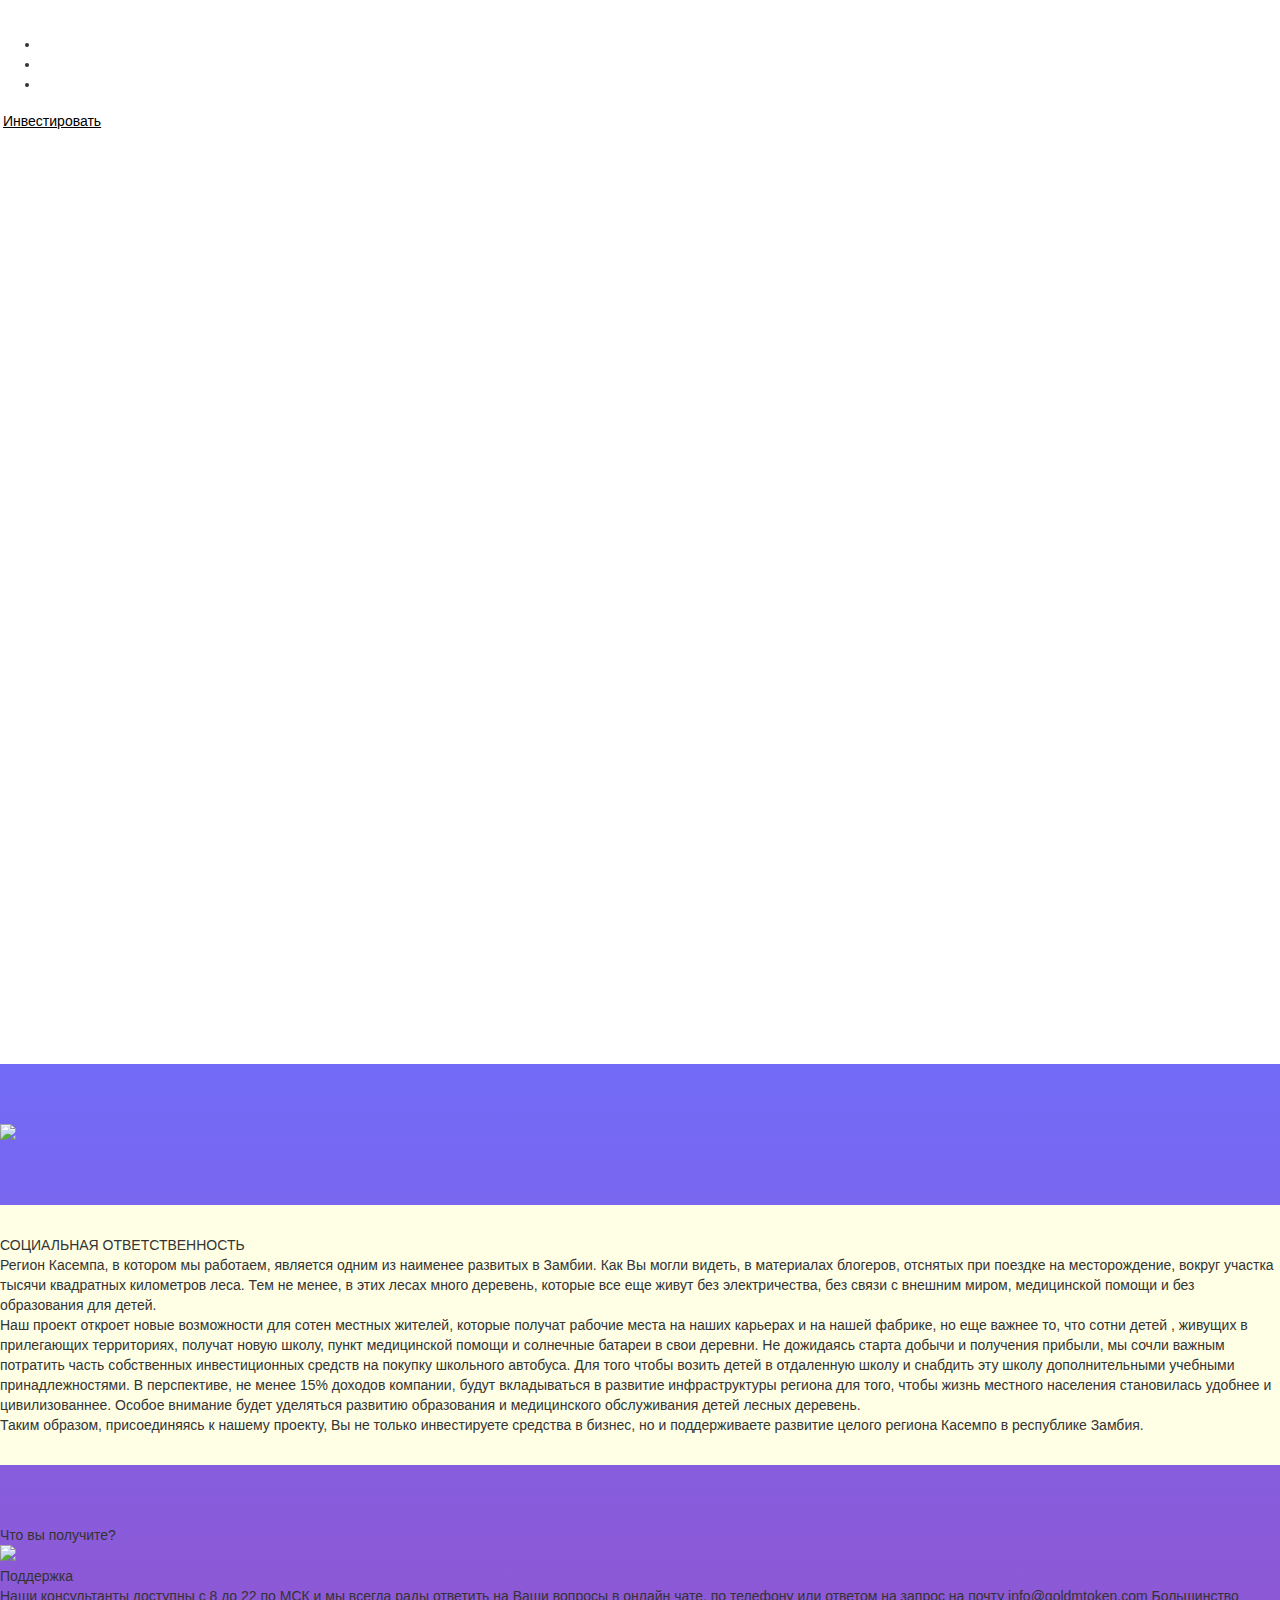
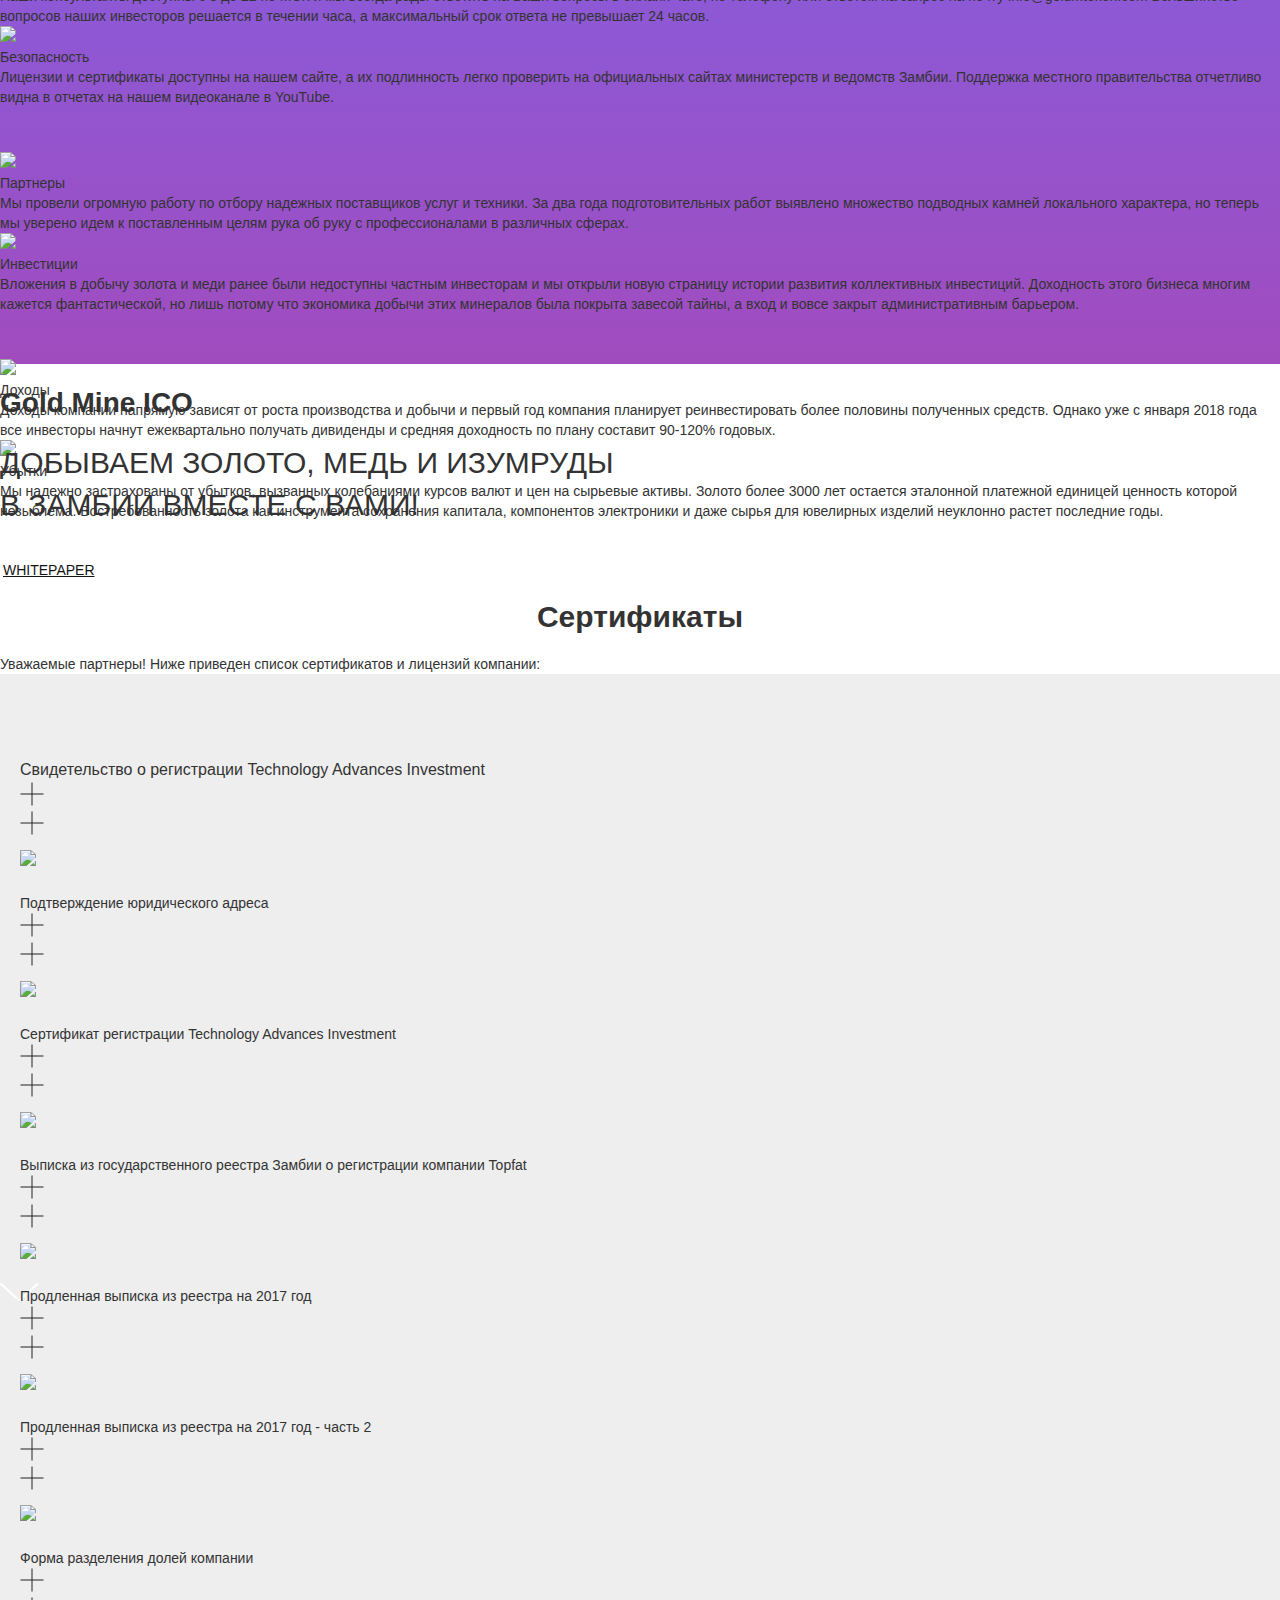
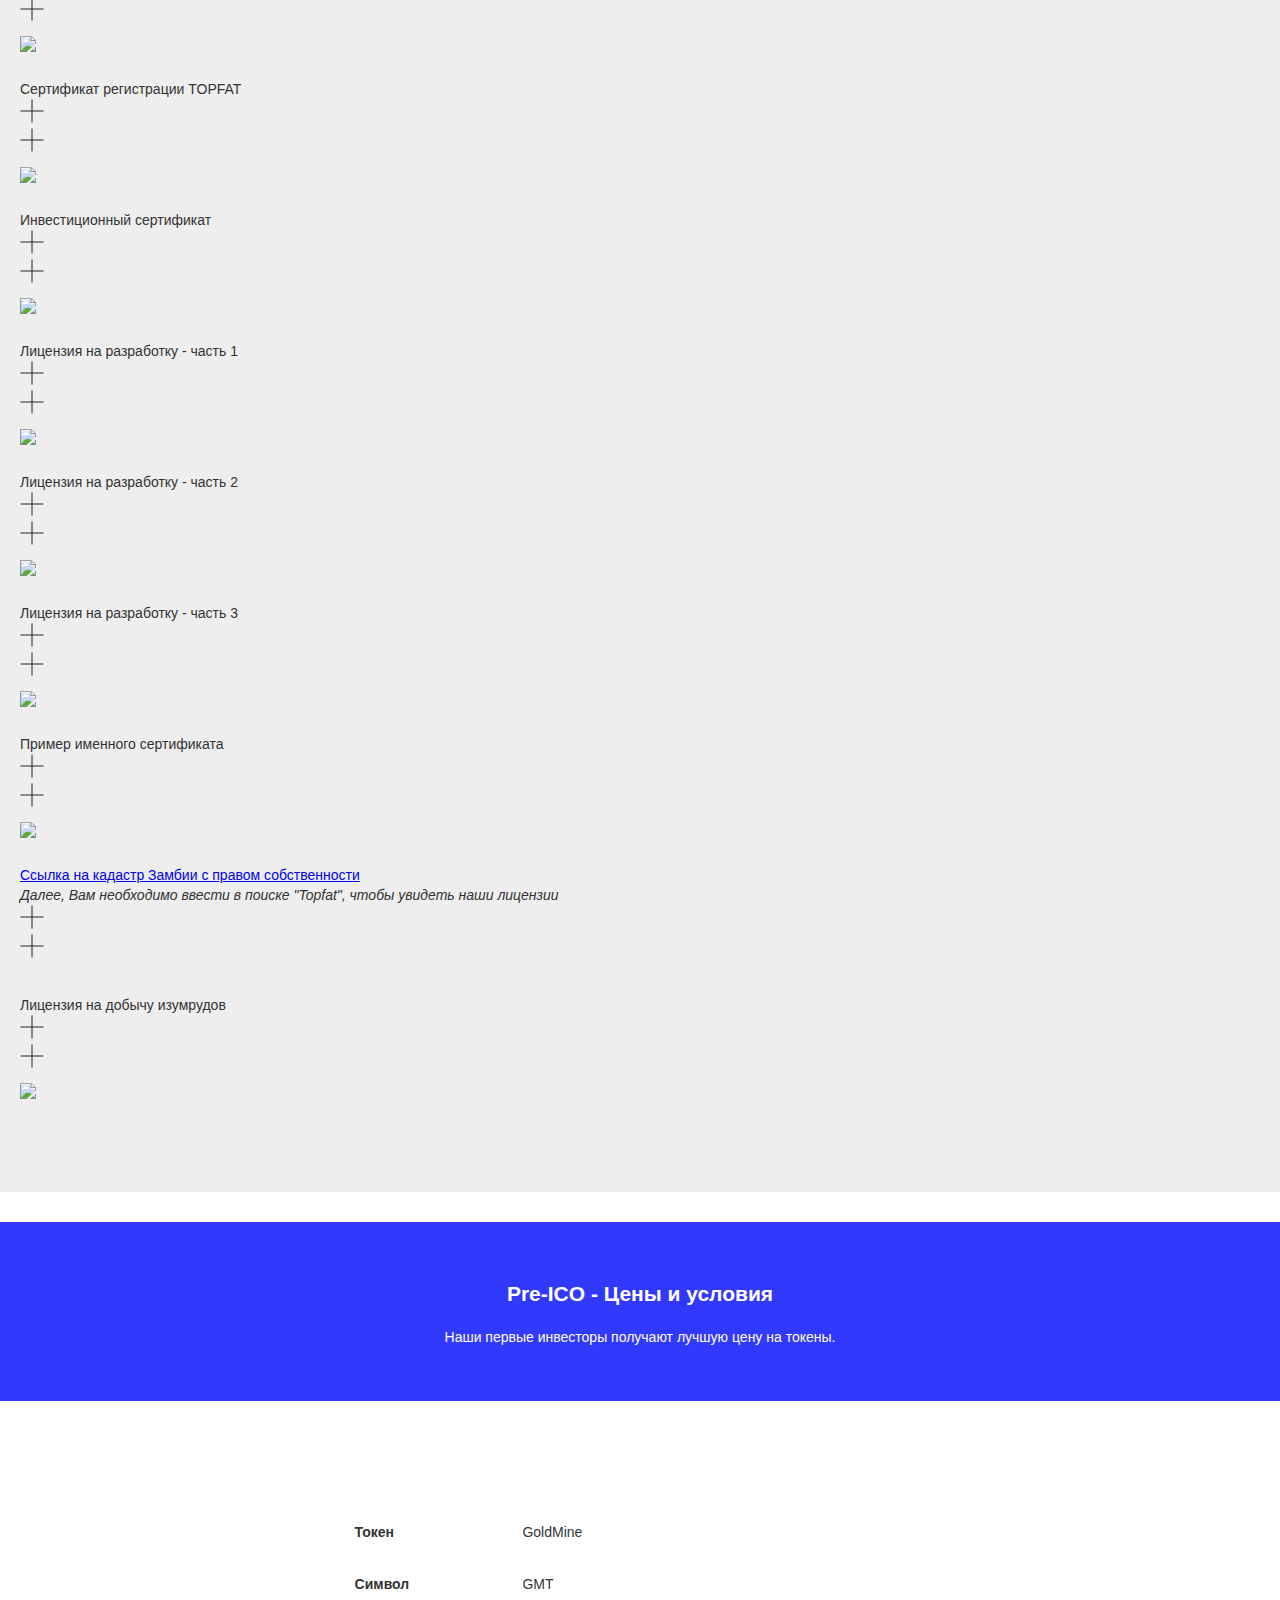
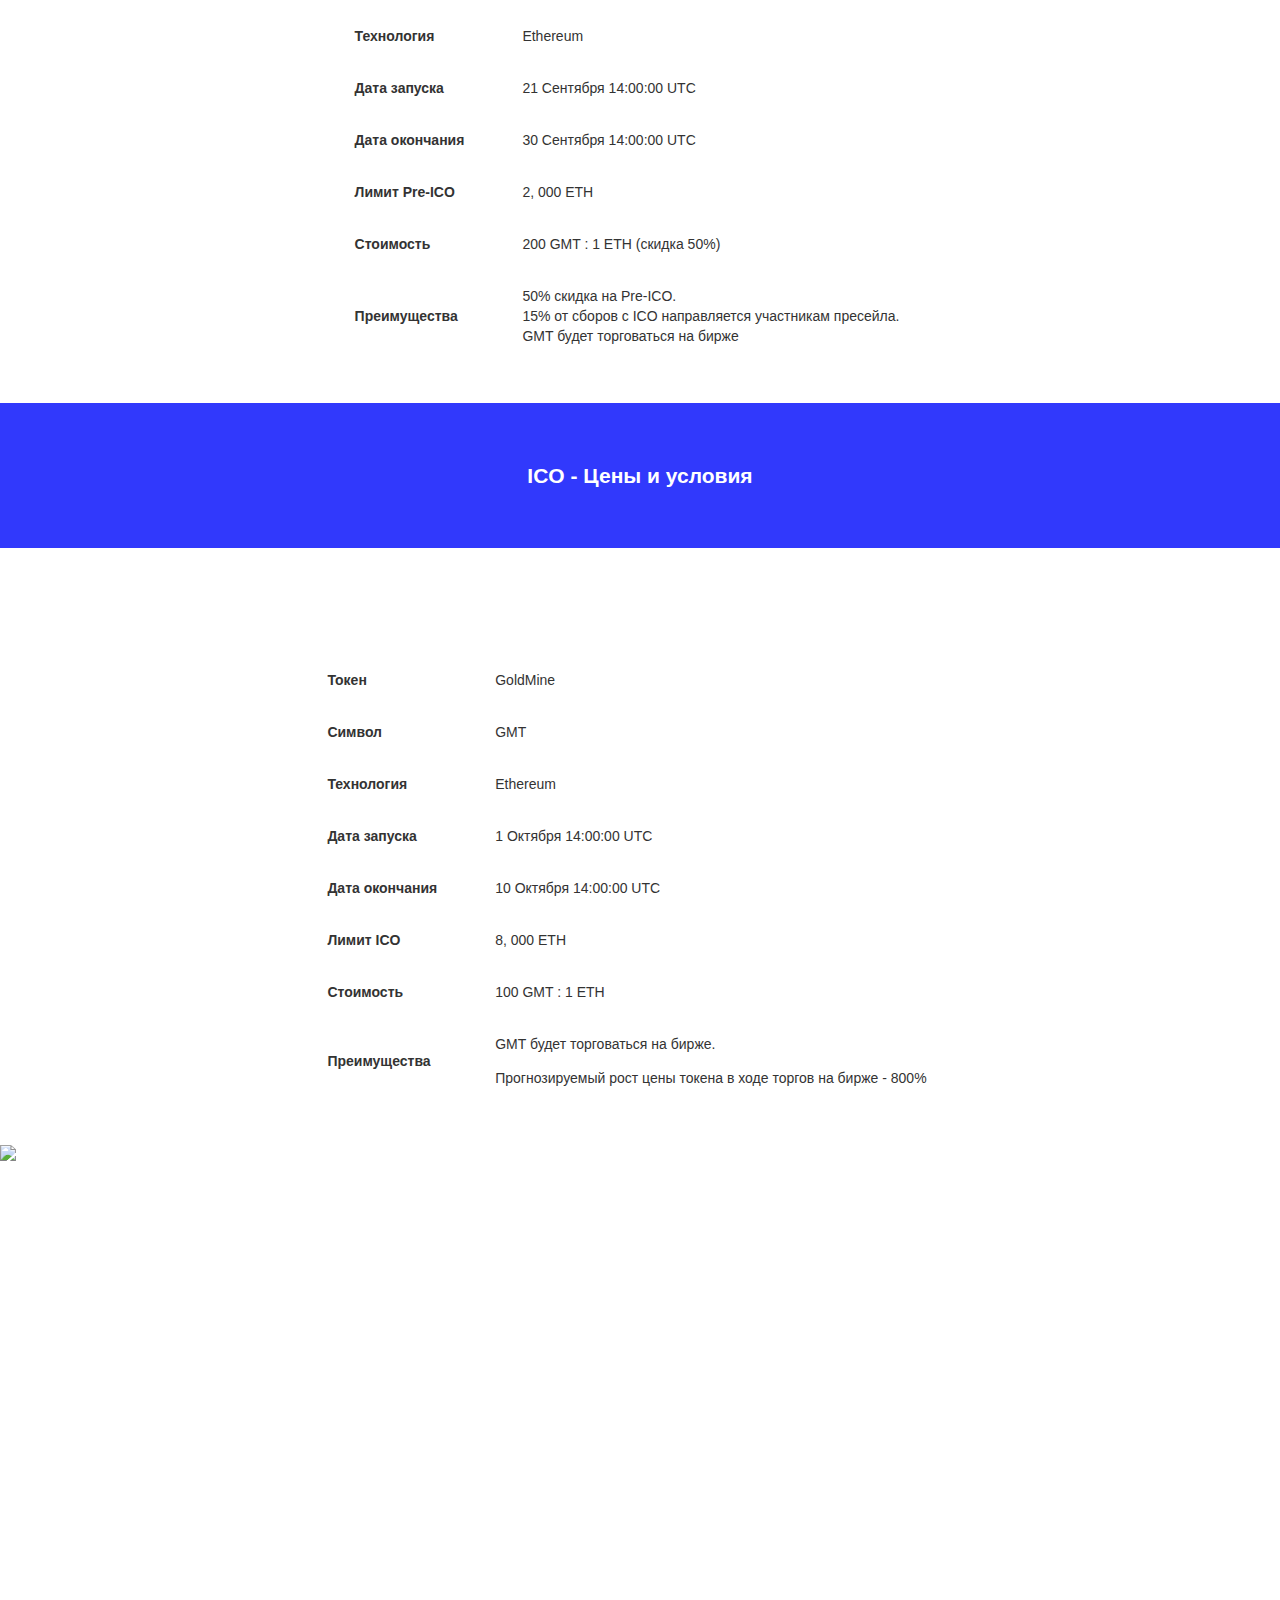
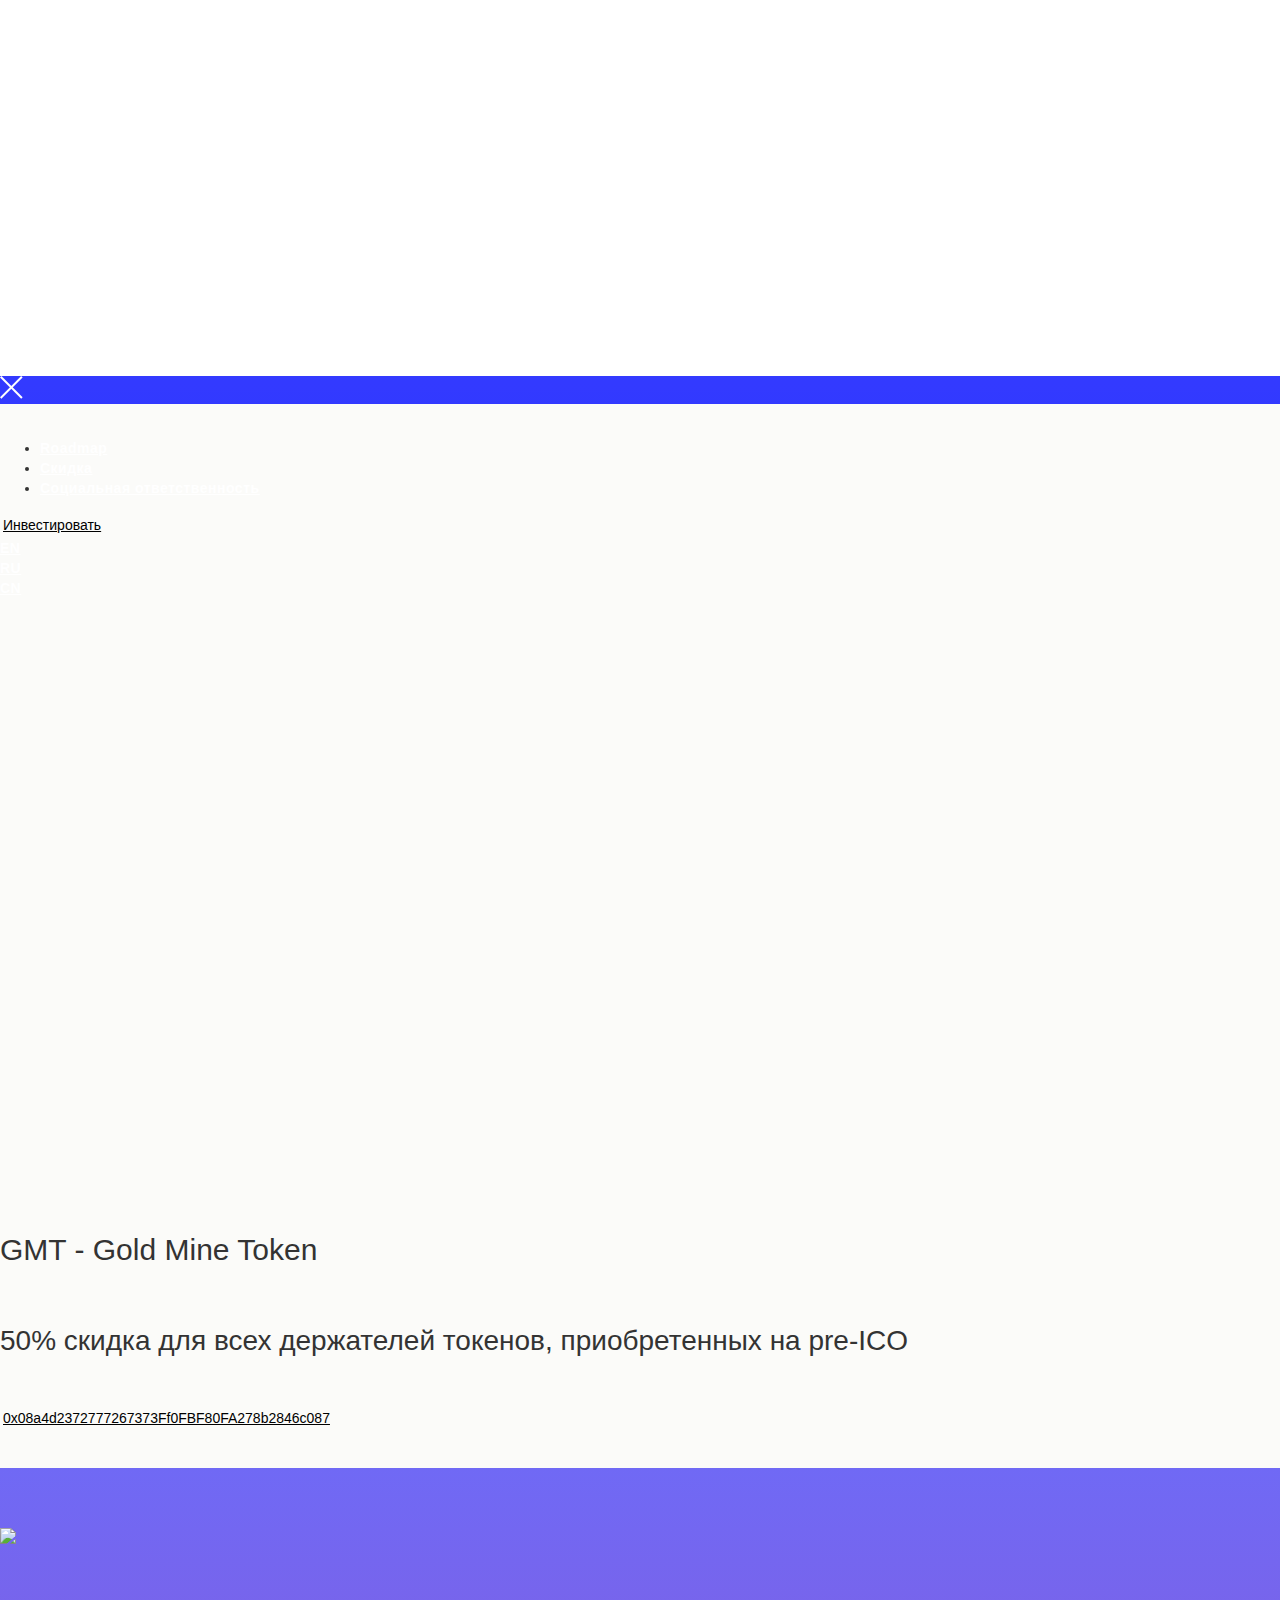
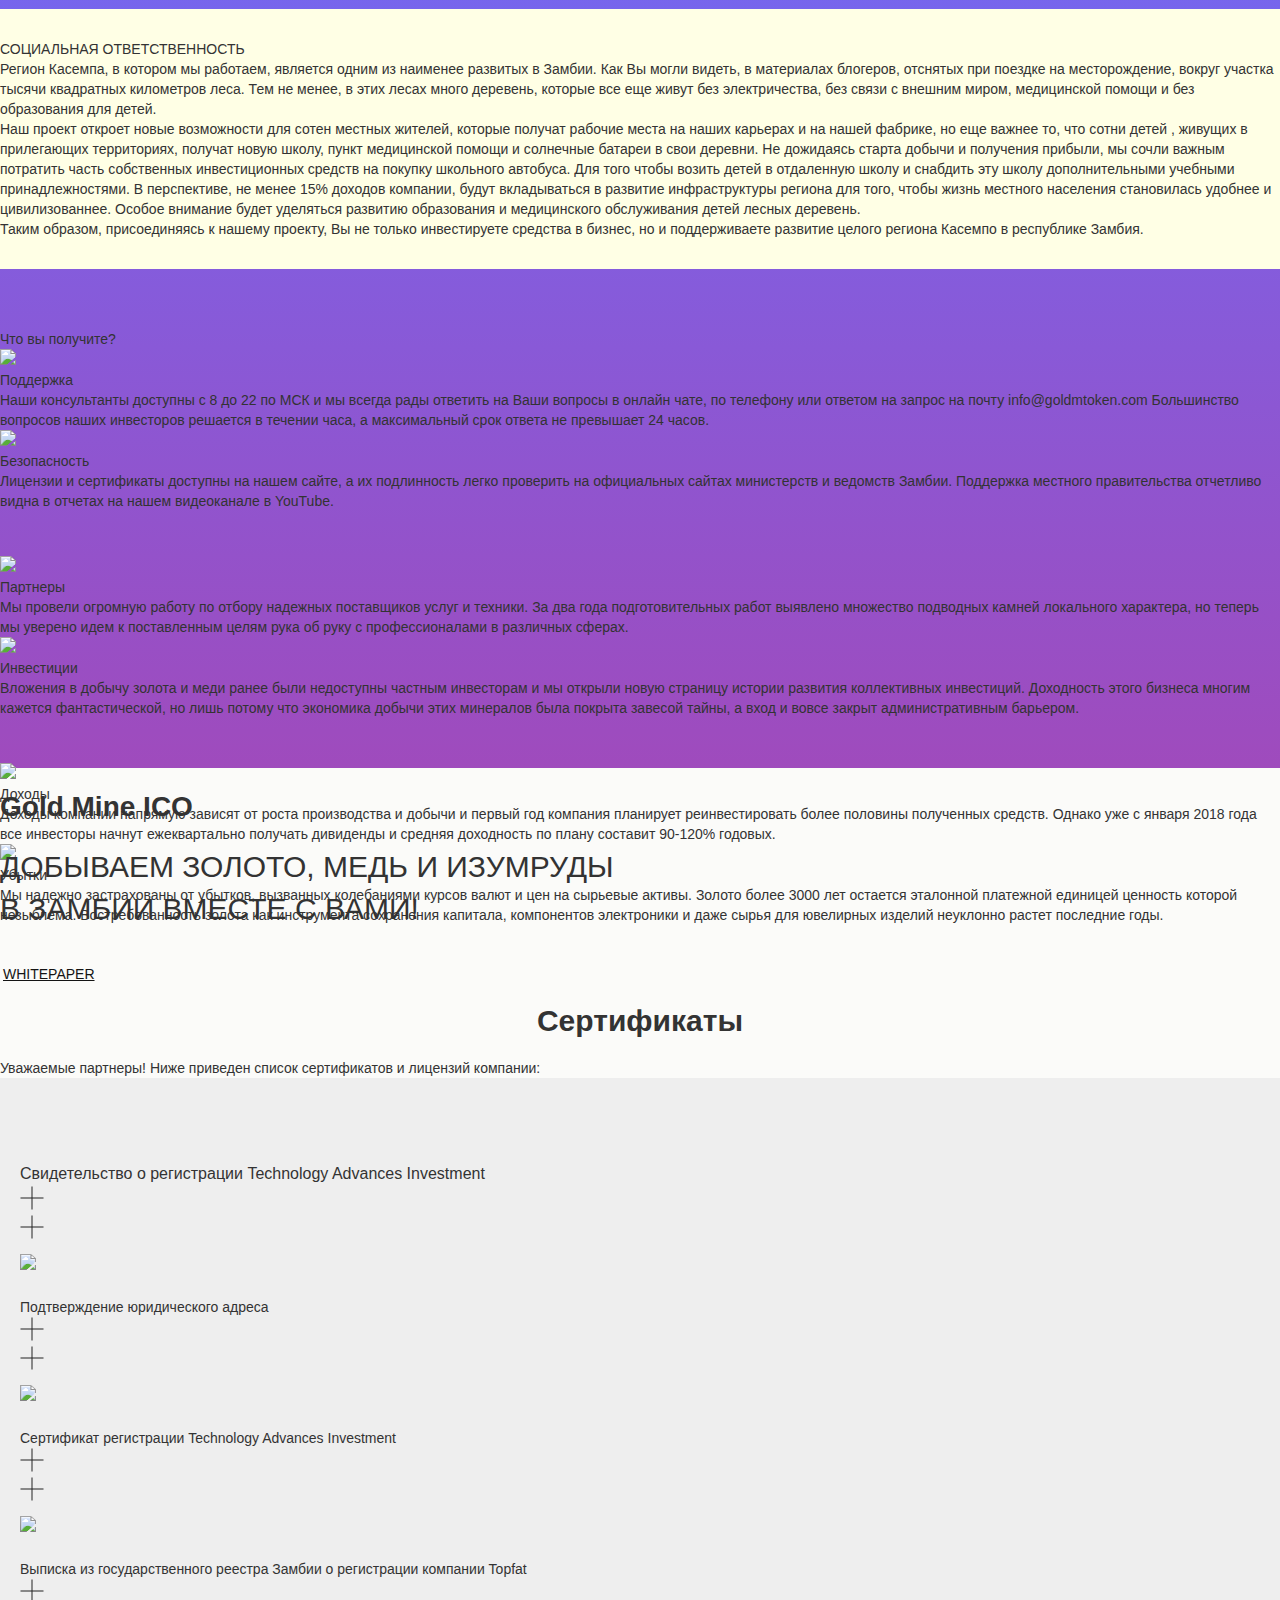
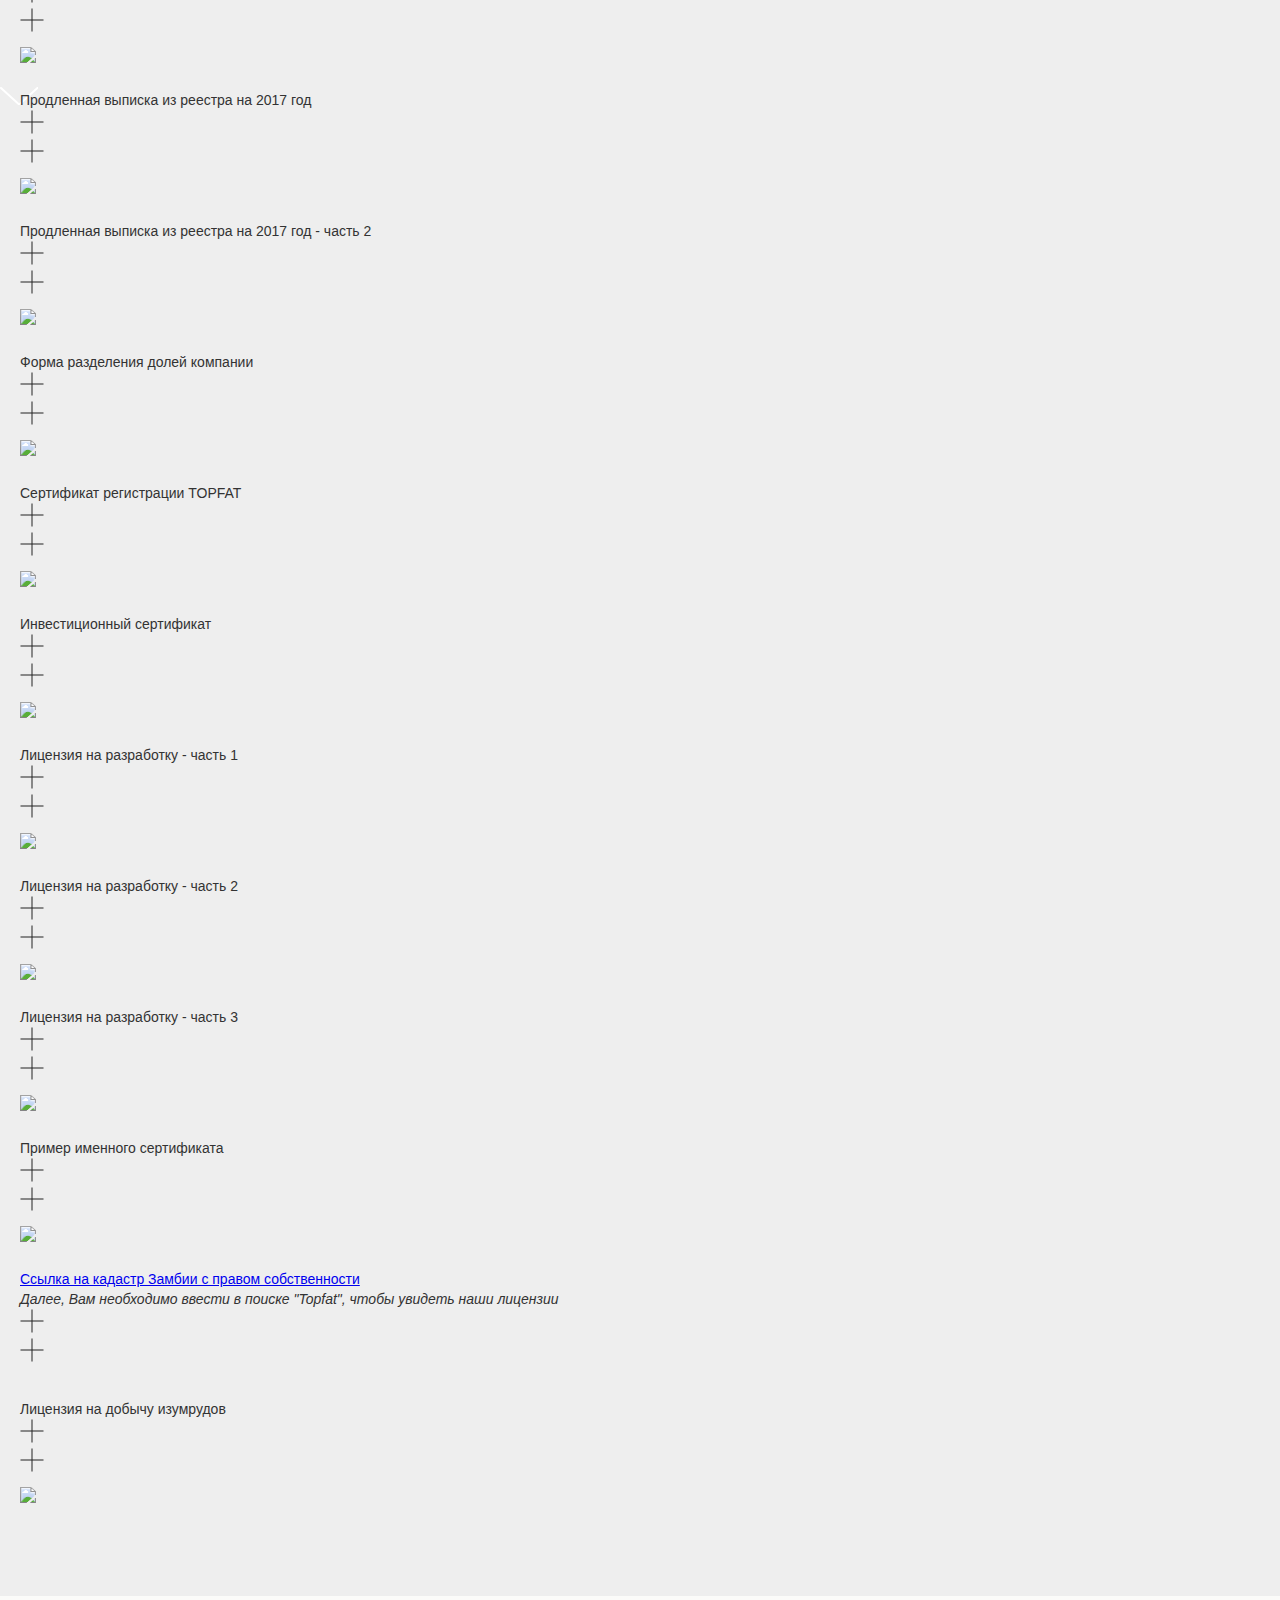
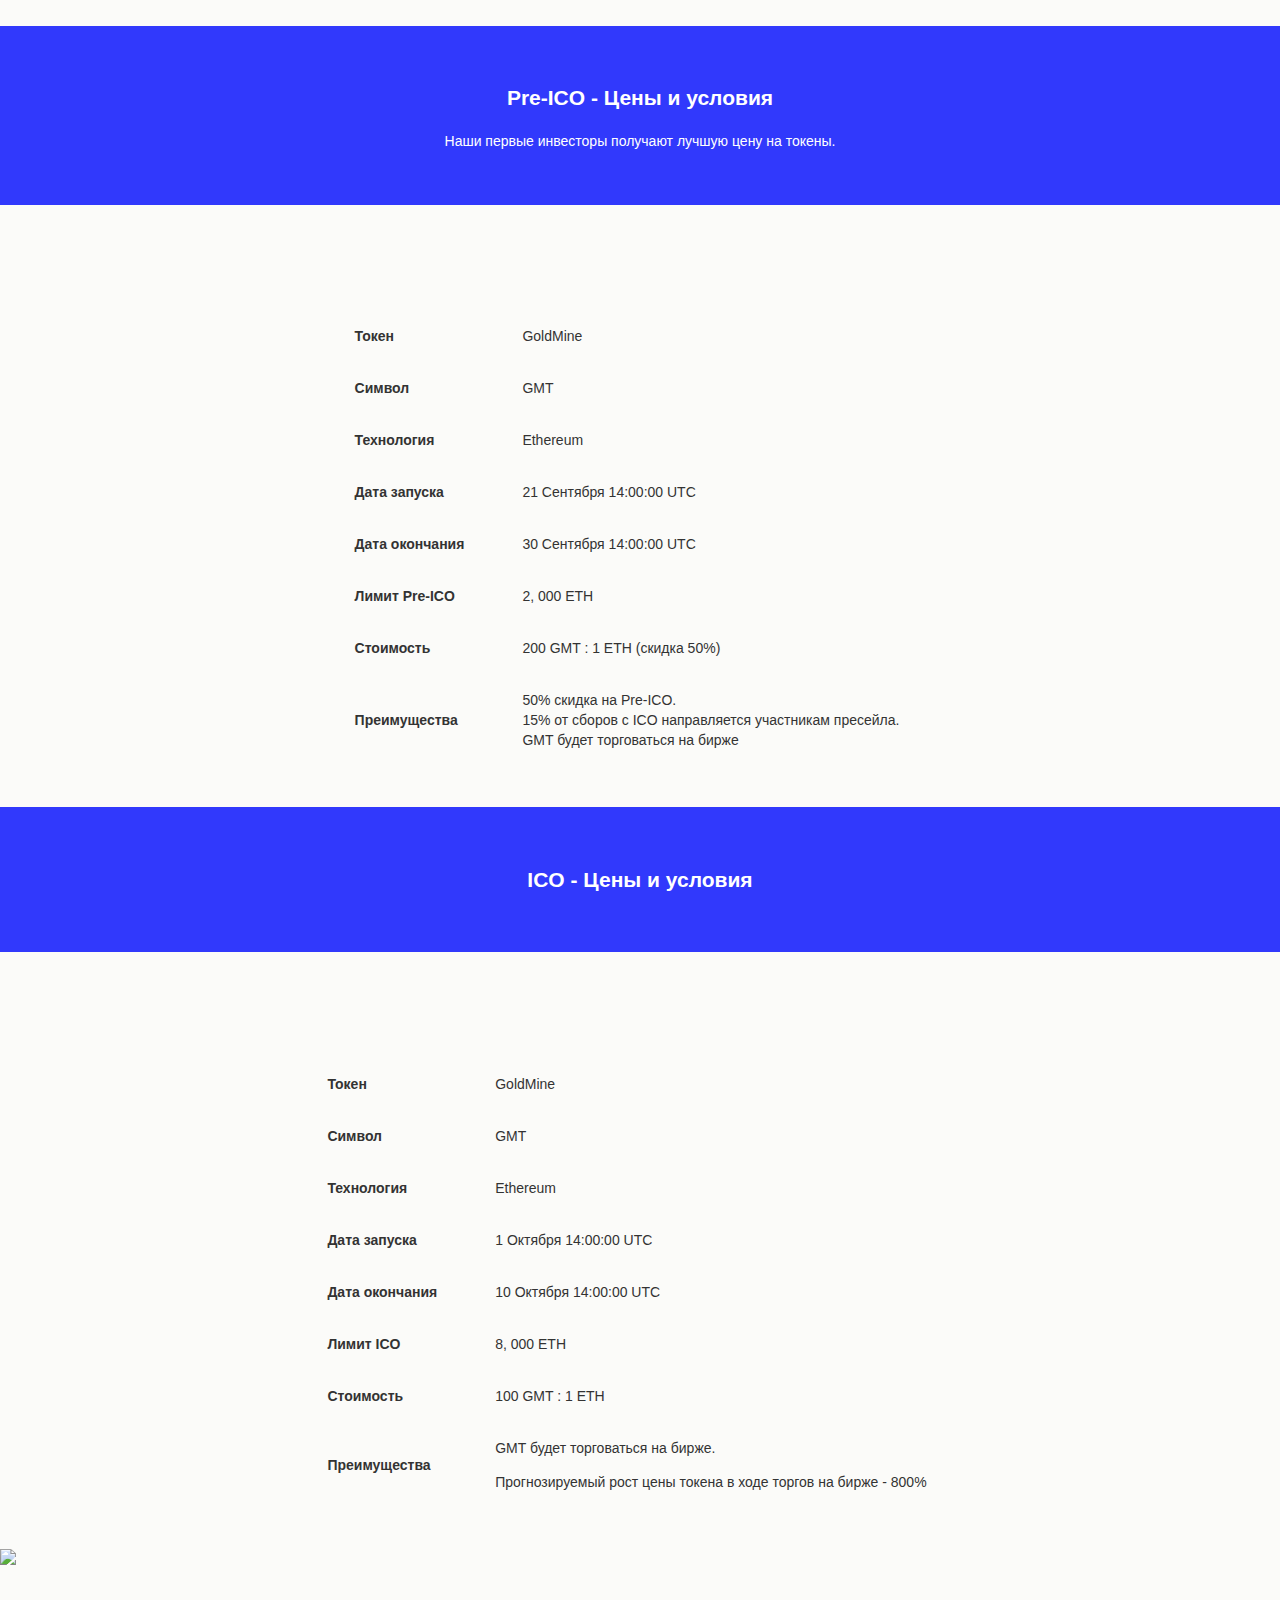
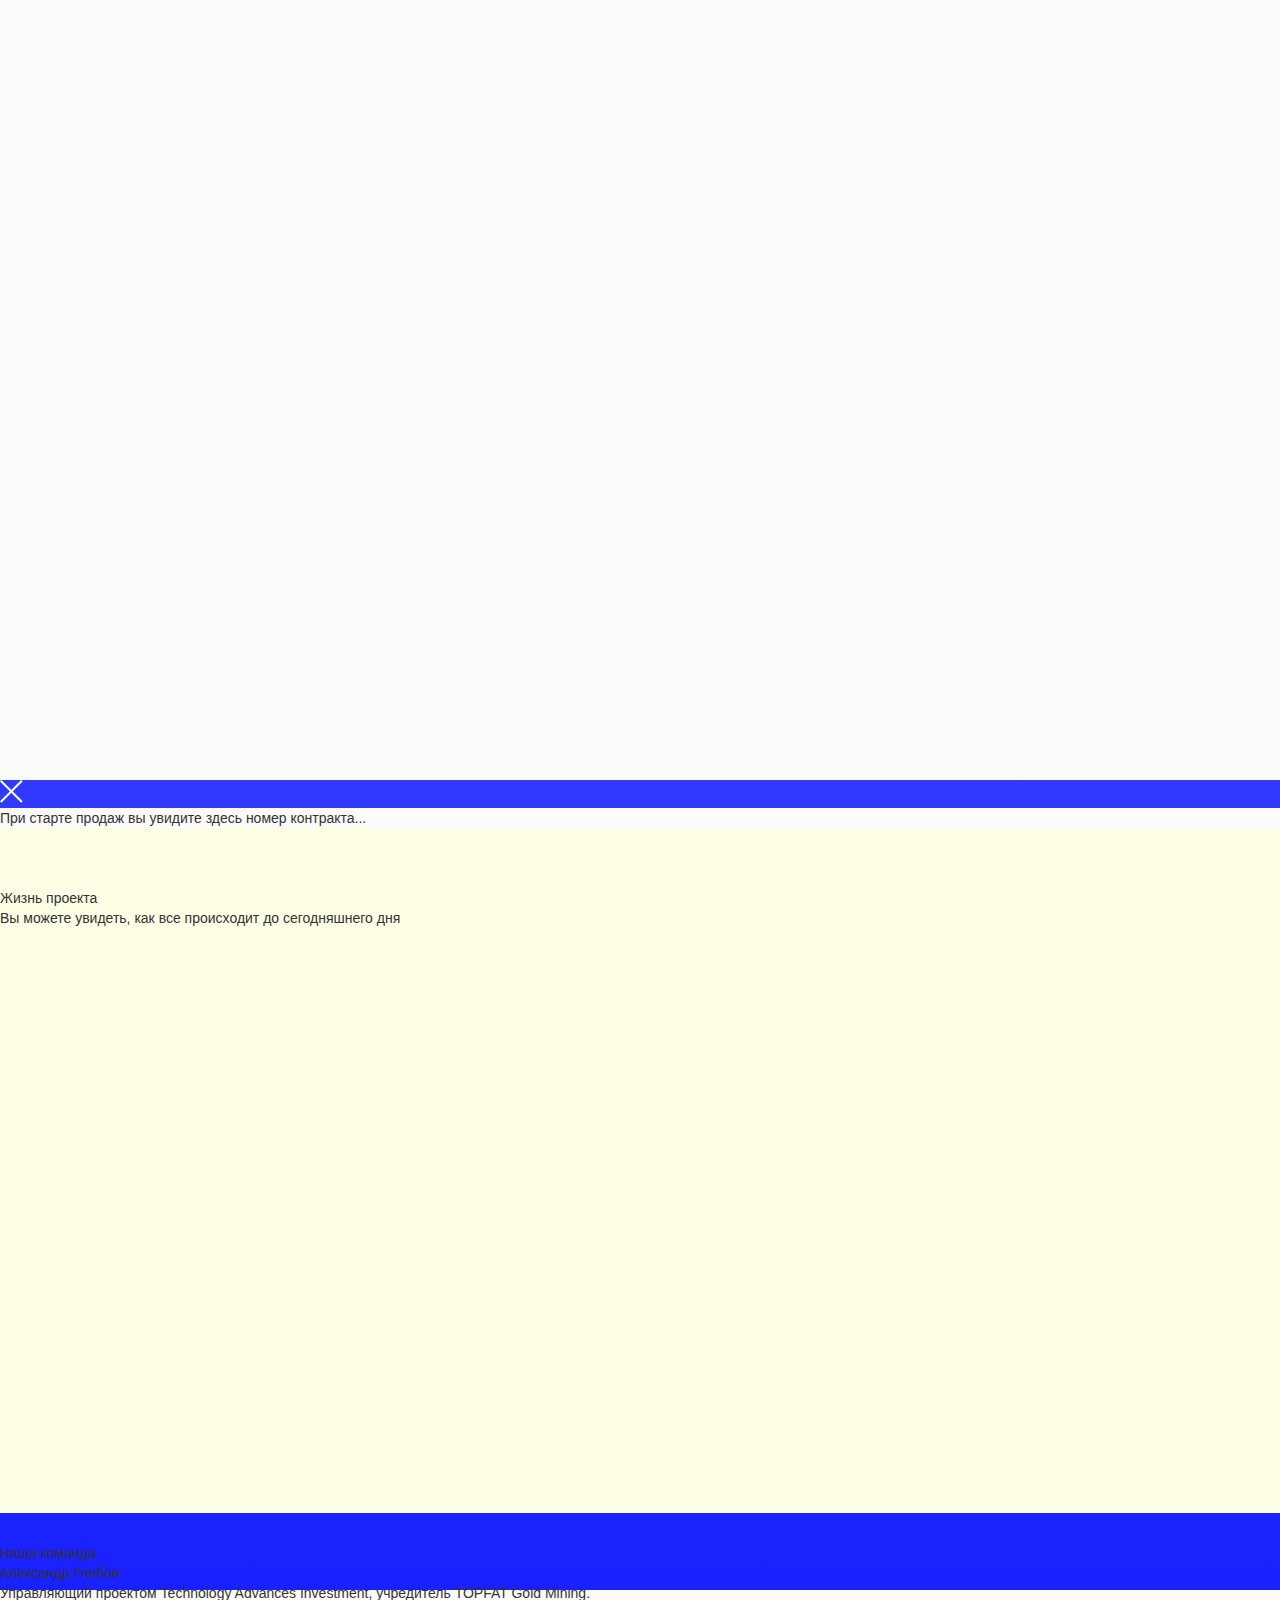
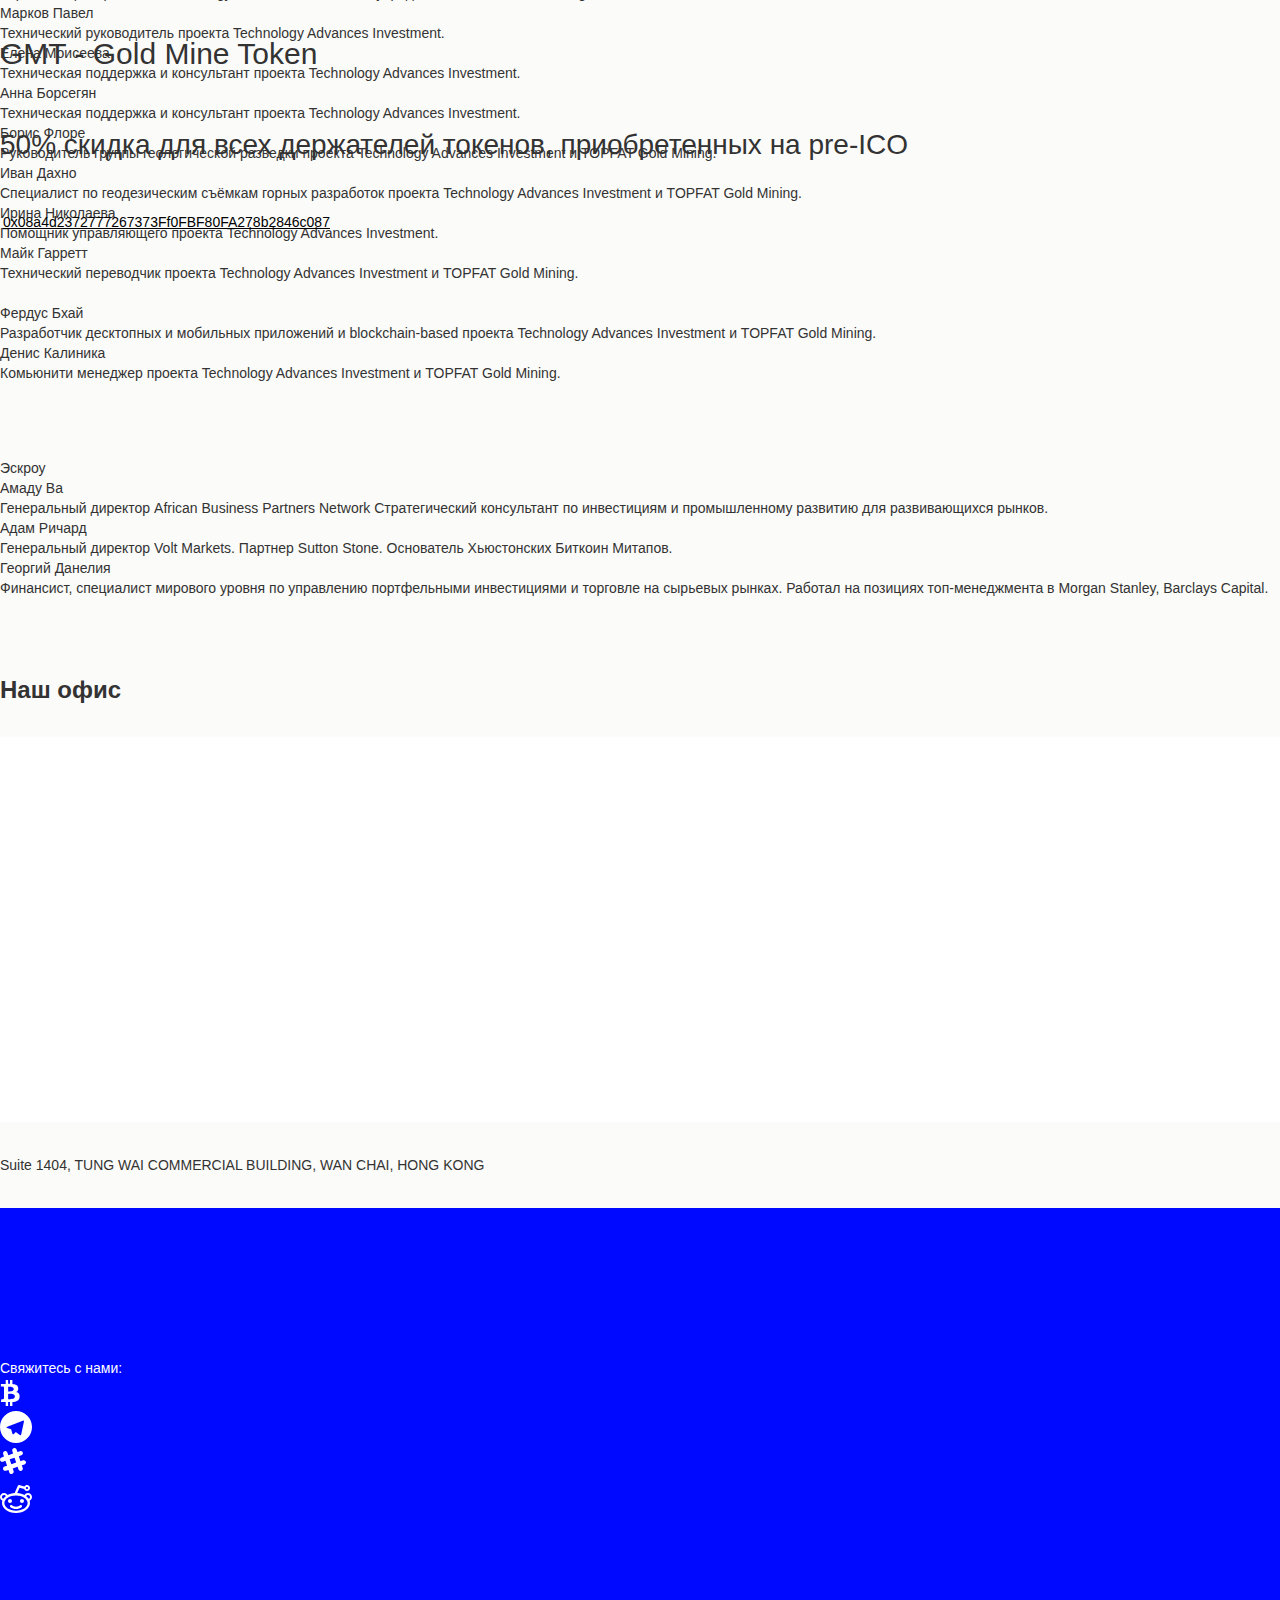
==== commit 3790a572: "Update index2.html" ====
--- a/index2.html
+++ b/index2.html
@@ -18,7 +18,9 @@
 <!-- End Facebook Pixel Code --><script charset="UTF-8" src="//cdn.sendpulse.com/28edd3380a1c17cf65b137fe96516659/js/push/d1df5431b0d86745923b8c082e87be8e_1.js" async></script>
 </head><body class="t-body" style="margin:0;"><!--allrecords--><div id="allrecords" class="t-records" data-hook="blocks-collection-content-node" data-tilda-project-id="349400" data-tilda-page-id="1480356" data-tilda-page-alias="gmtru" data-tilda-formskey="6a8dc3806094fb02ec5455dd8982c493" ><div id="rec30344322" class="r t-rec" style=" " data-animationappear="off" data-record-type="257" ><!-- T228 --><div id="nav30344322marker"></div> <div class="t228__mobile"> <div class="t228__mobile_container"> <div class="t228__mobile_text t-name t-name_md" field="text">&nbsp;</div>
 
-  <div class="t228__burger"> <span></span> <span></span> <span></span> <span></span> </div> </div> </div><div id="nav30344322" class="t228 t228__hidden t228__positionabsolute " style="background-color: rgba(0,0,0,0.0); height:130px; " data-bgcolor-hex="#000000" data-bgcolor-rgba="rgba(0,0,0,0.0)" data-navmarker="nav30344322marker" data-appearoffset="" data-bgopacity-two="" data-menushadow="" data-bgopacity="0.0" data-menu-items-align="right" data-menu="yes"> <div class="t228__maincontainer t228__c12collumns" style="height:130px;"> <div class="t228__padding40px"></div> <div class="t228__leftside"> </div> <div class="t228__centerside t228__menualign_right"> <div class="t228__centercontainer"> <ul class="t228__list "> <li class="t228__list_item"><a class="t-menu__link-item" href="#roadmap" style="color:#ffffff;font-weight:600;letter-spacing:0.5px;" data-menu-item-number="1">Roadmap</a></li> <li class="t228__list_item"><a class="t-menu__link-item" href="#discount" style="color:#ffffff;font-weight:600;letter-spacing:0.5px;" data-menu-item-number="2">Скидка</a></li> <li class="t228__list_item"><a class="t-menu__link-item" href="#social" style="color:#ffffff;font-weight:600;letter-spacing:0.5px;" data-menu-item-number="3">Социальная ответственность</a></li> </ul> </div> </div> <div class="t228__rightside"> <div class="t228__rightcontainer"> <div class="t228__right_buttons"> <div class="t228__right_buttons_wrap"> <div class="t228__right_buttons_but"><a href="#discount" target="" class="t-btn" style="color:#000000;background-color:#f0dd4f;border-radius:20px; -moz-border-radius:20px; -webkit-border-radius:20px;"><table style="width:100%; height:100%;"><tr><td>Инвестировать</td></tr></table></a></div> </div> </div> <div class="t228__right_langs"> <div class="t228__right_buttons_wrap"> <div class="t228__right_langs_lang"><a style="color:#ffffff;font-weight:600;letter-spacing:0.5px;" href="index.html">EN</a></div> <div class="t228__right_langs_lang"><a style="color:#ffffff;font-weight:600;letter-spacing:0.5px;" href="index2.html">RU</a></div> </div> </div> </div> </div> <div class="t228__padding40px"></div> </div></div><style>@media screen and (max-width: 980px) { #rec30344322 .t228__leftcontainer{ padding: 20px; }
+  <div class="t228__burger"> <span></span> <span></span> <span></span> <span></span> </div> </div> </div><div id="nav30344322" class="t228 t228__hidden t228__positionabsolute " style="background-color: rgba(0,0,0,0.0); height:130px; " data-bgcolor-hex="#000000" data-bgcolor-rgba="rgba(0,0,0,0.0)" data-navmarker="nav30344322marker" data-appearoffset="" data-bgopacity-two="" data-menushadow="" data-bgopacity="0.0" data-menu-items-align="right" data-menu="yes"> <div class="t228__maincontainer t228__c12collumns" style="height:130px;"> <div class="t228__padding40px"></div> <div class="t228__leftside"> </div> <div class="t228__centerside t228__menualign_right"> <div class="t228__centercontainer"> <ul class="t228__list "> <li class="t228__list_item"><a class="t-menu__link-item" href="#roadmap" style="color:#ffffff;font-weight:600;letter-spacing:0.5px;" data-menu-item-number="1">Roadmap</a></li> <li class="t228__list_item"><a class="t-menu__link-item" href="#discount" style="color:#ffffff;font-weight:600;letter-spacing:0.5px;" data-menu-item-number="2">Скидка</a></li> <li class="t228__list_item"><a class="t-menu__link-item" href="#social" style="color:#ffffff;font-weight:600;letter-spacing:0.5px;" data-menu-item-number="3">Социальная ответственность</a></li> </ul> </div> </div> <div class="t228__rightside"> <div class="t228__rightcontainer"> <div class="t228__right_buttons"> <div class="t228__right_buttons_wrap"> <div class="t228__right_buttons_but"><a href="#discount" target="" class="t-btn" style="color:#000000;background-color:#f0dd4f;border-radius:20px; -moz-border-radius:20px; -webkit-border-radius:20px;"><table style="width:100%; height:100%;"><tr><td>Инвестировать</td></tr></table></a></div> </div> </div> <div class="t228__right_langs"> <div class="t228__right_buttons_wrap"> <div class="t228__right_langs_lang"><a style="color:#ffffff;font-weight:600;letter-spacing:0.5px;" href="index.html">EN</a></div> <div class="t228__right_langs_lang"><a style="color:#ffffff;font-weight:600;letter-spacing:0.5px;" href="index2.html">RU</a></div>
+<div class="t228__right_langs_lang"><a style="color:#ffffff;font-weight:600;letter-spacing:0.5px;" href="index3.html">CN</a></div>
+ </div> </div> </div> </div> <div class="t228__padding40px"></div> </div></div><style>@media screen and (max-width: 980px) { #rec30344322 .t228__leftcontainer{ padding: 20px; }
 }
 @media screen and (max-width: 980px) { #rec30344322 .t228__imglogo{ padding: 20px 0; }
 }</style><script type="text/javascript"> $(document).ready(function() { t228_highlight(); });
@@ -255,10 +257,269 @@
     </div>
     <!-- /ico -->
  
-</div> </div></div></div><div id="rec30344344" class="r t-rec t-rec_pt_0 t-rec_pb_0" style="padding-top:0px;padding-bottom:0px; " data-record-type="3" ><!-- T107 --><div class="t107"> <div class="t-align_center" itemscope itemtype="http://schema.org/ImageObject"><meta itemprop="image" content="images/tild6463-6631-4831-b461-343637393736__20170825_104628.png"> <img src="images/tild6463-6631-4831-b461-343637393736__-__empty__20170825_104628.png" data-original="images/tild6463-6631-4831-b461-343637393736__20170825_104628.png" class="t107__widthauto t-img" imgfield="img" /> </div> </div></div><div id="rec30344346" class="r t-rec" style=" " data-record-type="215" ><a name="discount" style="font-size:0;"></a></div><div id="rec30344348" class="r t-rec t-rec_pt_0 t-rec_pb_0" style="padding-top:0px;padding-bottom:0px; " data-animationappear="off" data-record-type="205" ><!-- cover --><div class="t-cover" id="recorddiv30344348" bgimgfield="img" style="height:90vh; background-image:url('images/tild3761-3566-4535-a230-306237313835__-__resize__20x__8122335521_5f7ee2ac09_k.jpg');" ><div class="t-cover__carrier" id="coverCarry30344348" data-content-cover-id="30344348" data-content-cover-bg="images/tild3761-3566-4535-a230-306237313835__8122335521_5f7ee2ac09_k.jpg" data-content-cover-height="90vh" data-content-cover-parallax="fixed" style="background-image:url('');height:90vh; "></div> <div class="t-cover__filter" style="height:90vh;background-image: -moz-linear-gradient(top, rgba(0,9,255,0.80), rgba(0,9,255,0.90));background-image: -webkit-linear-gradient(top, rgba(0,9,255,0.80), rgba(0,9,255,0.90));background-image: -o-linear-gradient(top, rgba(0,9,255,0.80), rgba(0,9,255,0.90));background-image: -ms-linear-gradient(top, rgba(0,9,255,0.80), rgba(0,9,255,0.90));background-image: linear-gradient(top, rgba(0,9,255,0.80), rgba(0,9,255,0.90));filter: progid:DXImageTransform.Microsoft.gradient(startColorStr='#330009ff', endColorstr='#190009ff');"></div><div class="t-container"> <div class="t-width t-width_10" style="margin:0 auto;"><div class="t-cover__wrapper t-valign_middle" style="height:90vh; position: relative;z-index:1;"> <div class="t182"> <div data-hook-content="covercontent"> <div class="t182__wrapper"> <h1 class="t182__title t-title t-title_xl " style="" field="title"><div style="line-height:90px;" data-customstyle="yes"><span style="font-weight: 300;"><strong><span style="font-size: 30px;" data-redactor-tag="span">GMT - Gold Mine Token</span><br /></strong>50% скидка для всех держателей токенов, приобретенных на pre-ICO<br /></span></div></h1> <div class="t182__descr t-descr t-descr_lg " style="opacity:0.70;" field="descr"><div style="font-size:26px;" data-customstyle="yes"><div style="font-size:26px;" data-customstyle="yes"></div></div></div> <div class="t182__buttons"> <a href="#popup:infoblock" target="" class="t-btn " style="color:#000000;background-color:#f0dd4f;border-radius:30px; -moz-border-radius:30px; -webkit-border-radius:30px;"><table style="width:100%; height:100%;"><tr><td>Хочу увидеть кошелек</td></tr></table></a> </div> </div> </div> </div> </div> </div> </div> </div> </div><div id="rec30344350" class="r t-rec" style=" " data-record-type="390" ><div class="t390"> <div class="t-popup" data-tooltip-hook="#popup:infoblock" > <div class="t-popup__close"> <div class="t-popup__close-wrapper"> <svg class="t-popup__close-icon" width="23px" height="23px" viewBox="0 0 23 23" version="1.1" xmlns="http://www.w3.org/2000/svg" xmlns:xlink="http://www.w3.org/1999/xlink"> <g stroke="none" stroke-width="1" fill="#fff" fill-rule="evenodd"> <rect transform="translate(11.313708, 11.313708) rotate(-45.000000) translate(-11.313708, -11.313708) " x="10.3137085" y="-3.6862915" width="2" height="30"></rect> <rect transform="translate(11.313708, 11.313708) rotate(-315.000000) translate(-11.313708, -11.313708) " x="10.3137085" y="-3.6862915" width="2" height="30"></rect> </g> </svg> </div> </div> <div class="t-popup__container t-width t-width_6" style="background-color: #fbfbf9;"> <div class="t390__wrapper t-align_center"> <div class="t390__title t-heading t-heading_lg">При старте продаж вы увидите здесь номер контракта...</div> </div> </div> </div></div><script type="text/javascript">$(document).ready(function(){ $("#rec30344350").attr('data-animationappear','off'); $("#rec30344350").css('opacity','1'); setTimeout(function(){ t390_initPopup('30344350'); }, 500);
+</div> </div></div></div><div id="rec30344344" class="r t-rec t-rec_pt_0 t-rec_pb_0" style="padding-top:0px;padding-bottom:0px; " data-record-type="3" ><!-- T107 --><div class="t107"> <div class="t-align_center" itemscope itemtype="http://schema.org/ImageObject"><meta itemprop="image" content="images/tild6463-6631-4831-b461-343637393736__20170825_104628.png"> <img src="images/tild6463-6631-4831-b461-343637393736__-__empty__20170825_104628.png" data-original="images/tild6463-6631-4831-b461-343637393736__20170825_104628.png" class="t107__widthauto t-img" imgfield="img" /> </div> </div></div><div id="rec30344346" class="r t-rec" style=" " data-record-type="215" ><a name="discount" style="font-size:0;"></a></div><div id="rec30344348" class="r t-rec t-rec_pt_0 t-rec_pb_0" style="padding-top:0px;padding-bottom:0px; " data-animationappear="off" data-record-type="205" ><!-- cover --><div class="t-cover" id="recorddiv30344348" bgimgfield="img" style="height:90vh; background-image:url('images/tild3761-3566-4535-a230-306237313835__-__resize__20x__8122335521_5f7ee2ac09_k.jpg');" ><div class="t-cover__carrier" id="coverCarry30344348" data-content-cover-id="30344348" data-content-cover-bg="images/tild3761-3566-4535-a230-306237313835__8122335521_5f7ee2ac09_k.jpg" data-content-cover-height="90vh" data-content-cover-parallax="fixed" style="background-image:url('');height:90vh; "></div> <div class="t-cover__filter" style="height:90vh;background-image: -moz-linear-gradient(top, rgba(0,9,255,0.80), rgba(0,9,255,0.90));background-image: -webkit-linear-gradient(top, rgba(0,9,255,0.80), rgba(0,9,255,0.90));background-image: -o-linear-gradient(top, rgba(0,9,255,0.80), rgba(0,9,255,0.90));background-image: -ms-linear-gradient(top, rgba(0,9,255,0.80), rgba(0,9,255,0.90));background-image: linear-gradient(top, rgba(0,9,255,0.80), rgba(0,9,255,0.90));filter: progid:DXImageTransform.Microsoft.gradient(startColorStr='#330009ff', endColorstr='#190009ff');"></div><div class="t-container"> <div class="t-width t-width_10" style="margin:0 auto;"><div class="t-cover__wrapper t-valign_middle" style="height:90vh; position: relative;z-index:1;"> <div class="t182"> <div data-hook-content="covercontent"> <div class="t182__wrapper"> <h1 class="t182__title t-title t-title_xl " style="" field="title"><div style="line-height:90px;" data-customstyle="yes"><span style="font-weight: 300;"><strong><span style="font-size: 30px;" data-redactor-tag="span">GMT - Gold Mine Token</span><br /></strong>50% скидка для всех держателей токенов, приобретенных на pre-ICO<br /></span></div></h1> <div class="t182__descr t-descr t-descr_lg " style="opacity:0.70;" field="descr"><div style="font-size:26px;" data-customstyle="yes"><div style="font-size:26px;" data-customstyle="yes"></div></div></div> <div class="t182__buttons"> <a href="#popup:infoblock" target="" class="t-btn " style="color:#000000;background-color:#f0dd4f;border-radius:30px; -moz-border-radius:30px; -webkit-border-radius:30px;"><table style="width:100%; height:100%;"><tr><td>0x08a4d2372777267373Ff0FBF80FA278b2846c087</td></tr></table></a> </div> </div> </div> </div> </div> </div> </div> </div> </div><div id="rec30344350" class="r t-rec" style=" " data-record-type="390" ><div class="t390"> <div class="t-popup" data-tooltip-hook="#popup:infoblock" > <div class="t-popup__close"> <div class="t-popup__close-wrapper"> <svg class="t-popup__close-icon" width="23px" height="23px" viewBox="0 0 23 23" version="1.1" xmlns="http://www.w3.org/2000/svg" xmlns:xlink="http://www.w3.org/1999/xlink"> <g stroke="none" stroke-width="1" fill="#fff" fill-rule="evenodd"> <rect transform="translate(11.313708, 11.313708) rotate(-45.000000) translate(-11.313708, -11.313708) " x="10.3137085" y="-3.6862915" width="2" height="30"></rect> <rect transform="translate(11.313708, 11.313708) rotate(-315.000000) translate(-11.313708, -11.313708) " x="10.3137085" y="-3.6862915" width="2" height="30"></rect> </g> </svg> </div> </div> <div class="t-popup__container t-width t-width_6" style="background-color: #fbfbf9;"> <div class="t390__wrapper t-align_center"> <div class="t390__title t-heading t-heading_lg"><!DOCTYPE html><html> <head><meta charset="utf-8" /><meta http-equiv="Content-Type" content="text/html; charset=utf-8" /><meta name="viewport" content="width=device-width, initial-scale=1.0" /><title>Gold Mine ICO RU</title><meta property="og:url" content="gmtru" /><meta property="og:title" content="Gold Mine ICO RU" /><meta property="og:description" content="" /><meta property="og:type" content="website" /><meta property="og:image" content="images/roadmap.png" /><meta property="fb:app_id" content="257953674358265" /><meta name="format-detection" content="telephone=no" /><meta http-equiv="x-dns-prefetch-control" content="on"><link rel="canonical" href="gmtru"><!-- Assets --><link rel="stylesheet" href="css/tilda-grid-3.0.min.css" type="text/css" media="all" /><link rel="stylesheet" href="css/tilda-blocks-2.12.css?t=1504595545" type="text/css" media="all" /><link rel="stylesheet" href="css/tilda-slds-1.4.min.css" type="text/css" media="all" /><link rel="stylesheet" href="css/tilda-zoom-2.0.min.css" type="text/css" media="all" /><link rel="stylesheet" href="css/tilda-popup-1.1.min.css" type="text/css" media="all" /><script src="js/jquery-1.10.2.min.js"></script><script src="js/tilda-scripts-2.8.min.js"></script><script src="js/tilda-blocks-2.7.js?t=1504595545"></script><script src="js/tilda-slds-1.4.min.js"></script><script src="js/hammer.min.js"></script><script src="js/tilda-zoom-2.0.min.js"></script><script src="js/tilda-map-1.0.min.js"></script><script src="js/lazyload-1.3.min.js"></script>
+<!-- Facebook Pixel Code -->
+<script>
+  !function(f,b,e,v,n,t,s)
+  {if(f.fbq)return;n=f.fbq=function(){n.callMethod?
+  n.callMethod.apply(n,arguments):n.queue.push(arguments)};
+  if(!f._fbq)f._fbq=n;n.push=n;n.loaded=!0;n.version='2.0';
+  n.queue=[];t=b.createElement(e);t.async=!0;
+  t.src=v;s=b.getElementsByTagName(e)[0];
+  s.parentNode.insertBefore(t,s)}(window, document,'script',
+  'https://connect.facebook.net/en_US/fbevents.js');
+  fbq('init', '169730156924083');
+  fbq('track', 'PageView');
+</script>
+<noscript><img height="1" width="1" style="display:none"
+  src="https://www.facebook.com/tr?id=169730156924083&ev=PageView&noscript=1"
+/></noscript>
+<!-- End Facebook Pixel Code --><script charset="UTF-8" src="//cdn.sendpulse.com/28edd3380a1c17cf65b137fe96516659/js/push/d1df5431b0d86745923b8c082e87be8e_1.js" async></script>
+</head><body class="t-body" style="margin:0;"><!--allrecords--><div id="allrecords" class="t-records" data-hook="blocks-collection-content-node" data-tilda-project-id="349400" data-tilda-page-id="1480356" data-tilda-page-alias="gmtru" data-tilda-formskey="6a8dc3806094fb02ec5455dd8982c493" ><div id="rec30344322" class="r t-rec" style=" " data-animationappear="off" data-record-type="257" ><!-- T228 --><div id="nav30344322marker"></div> <div class="t228__mobile"> <div class="t228__mobile_container"> <div class="t228__mobile_text t-name t-name_md" field="text">&nbsp;</div>
+
+  <div class="t228__burger"> <span></span> <span></span> <span></span> <span></span> </div> </div> </div><div id="nav30344322" class="t228 t228__hidden t228__positionabsolute " style="background-color: rgba(0,0,0,0.0); height:130px; " data-bgcolor-hex="#000000" data-bgcolor-rgba="rgba(0,0,0,0.0)" data-navmarker="nav30344322marker" data-appearoffset="" data-bgopacity-two="" data-menushadow="" data-bgopacity="0.0" data-menu-items-align="right" data-menu="yes"> <div class="t228__maincontainer t228__c12collumns" style="height:130px;"> <div class="t228__padding40px"></div> <div class="t228__leftside"> </div> <div class="t228__centerside t228__menualign_right"> <div class="t228__centercontainer"> <ul class="t228__list "> <li class="t228__list_item"><a class="t-menu__link-item" href="#roadmap" style="color:#ffffff;font-weight:600;letter-spacing:0.5px;" data-menu-item-number="1">Roadmap</a></li> <li class="t228__list_item"><a class="t-menu__link-item" href="#discount" style="color:#ffffff;font-weight:600;letter-spacing:0.5px;" data-menu-item-number="2">Скидка</a></li> <li class="t228__list_item"><a class="t-menu__link-item" href="#social" style="color:#ffffff;font-weight:600;letter-spacing:0.5px;" data-menu-item-number="3">Социальная ответственность</a></li> </ul> </div> </div> <div class="t228__rightside"> <div class="t228__rightcontainer"> <div class="t228__right_buttons"> <div class="t228__right_buttons_wrap"> <div class="t228__right_buttons_but"><a href="#discount" target="" class="t-btn" style="color:#000000;background-color:#f0dd4f;border-radius:20px; -moz-border-radius:20px; -webkit-border-radius:20px;"><table style="width:100%; height:100%;"><tr><td>Инвестировать</td></tr></table></a></div> </div> </div> <div class="t228__right_langs"> <div class="t228__right_buttons_wrap"> <div class="t228__right_langs_lang"><a style="color:#ffffff;font-weight:600;letter-spacing:0.5px;" href="index.html">EN</a></div> <div class="t228__right_langs_lang"><a style="color:#ffffff;font-weight:600;letter-spacing:0.5px;" href="index2.html">RU</a></div>
+<div class="t228__right_langs_lang"><a style="color:#ffffff;font-weight:600;letter-spacing:0.5px;" href="index3.html">CN</a></div>
+ </div> </div> </div> </div> <div class="t228__padding40px"></div> </div></div><style>@media screen and (max-width: 980px) { #rec30344322 .t228__leftcontainer{ padding: 20px; }
+}
+@media screen and (max-width: 980px) { #rec30344322 .t228__imglogo{ padding: 20px 0; }
+}</style><script type="text/javascript"> $(document).ready(function() { t228_highlight(); });
+$(window).resize(function() { t228_setBg('30344322');
+});
+$(document).ready(function() { t228_setBg('30344322');
+}); </script><script type="text/javascript"> $(document).ready(function() { t228_createMobileMenu('30344322'); }); </script> <!--[if IE 8]><style>#rec30344322 .t228 { filter: progid:DXImageTransform.Microsoft.gradient(startColorStr='#D9000000', endColorstr='#D9000000');
+}</style><![endif]--></div><div id="rec30344324" class="r t-rec" style=" " data-animationappear="off" data-record-type="204" ><!-- cover --><div class="t-cover" id="recorddiv30344324" bgimgfield="img" style="height:100vh; background-image:url('');" ><div class="t-cover__carrier" id="coverCarry30344324" data-content-cover-id="30344324" data-content-cover-bg="" data-content-cover-height="100vh" data-content-cover-parallax="" data-content-video-url-youtube="4ixd88XIaAY" data-content-video-noadcut-youtube="yes" data-content-video-ratio="16:4"style="height:100vh;background-attachment:scroll; "></div> <div class="t-cover__filter" style="height:100vh;background-image: -moz-linear-gradient(top, rgba(19,8,242,0.60), rgba(120,0,163,0.70));background-image: -webkit-linear-gradient(top, rgba(19,8,242,0.60), rgba(120,0,163,0.70));background-image: -o-linear-gradient(top, rgba(19,8,242,0.60), rgba(120,0,163,0.70));background-image: -ms-linear-gradient(top, rgba(19,8,242,0.60), rgba(120,0,163,0.70));background-image: linear-gradient(top, rgba(19,8,242,0.60), rgba(120,0,163,0.70));filter: progid:DXImageTransform.Microsoft.gradient(startColorStr='#661308f2', endColorstr='#4c7800a3');"></div><div class="t-container"> <div class="t-col t-col_8"><div class="t-cover__wrapper t-valign_middle" style="height:100vh; position: relative;z-index: 1;"> <div class="t181"> <div data-hook-content="covercontent"> <div class="t181__wrapper"> <h1 class="t181__title t-title t-title_md " style="" field="title">Gold Mine ICO<br /></h1> <div class="t181__descr t-descr t-descr_lg t-opacity_70 " style="" field="descr"><div style="font-size:30px;" data-customstyle="yes">ДОБЫВАЕМ ЗОЛОТО, МЕДЬ И ИЗУМРУДЫ<br />В ЗАМБИИ ВМЕСТЕ С ВАМИ!<br /></div></div> <div style="margin-top:30px;"> <a href="/wpru.html" target="_blank" class="t-btn " style="color:#141414;background-color:#f0dd4f;border-radius:30px; -moz-border-radius:30px; -webkit-border-radius:30px;"><table style="width:100%; height:100%;"><tr><td>WHITEPAPER</td></tr></table></a> </div> </div> </div> </div> </div> </div> </div> <!-- arrow --> <div class="t-cover__arrow"><div class="t-cover__arrow-wrapper t-cover__arrow-wrapper_animated"><div class="t-cover__arrow_mobile"><svg class="t-cover__arrow-svg" style="fill:#ffffff;" x="0px" y="0px" width="38.417px" height="18.592px" viewBox="0 0 38.417 18.592" style="enable-background:new 0 0 38.417 18.592;"><g><path d="M19.208,18.592c-0.241,0-0.483-0.087-0.673-0.261L0.327,1.74c-0.408-0.372-0.438-1.004-0.066-1.413c0.372-0.409,1.004-0.439,1.413-0.066L19.208,16.24L36.743,0.261c0.411-0.372,1.042-0.342,1.413,0.066c0.372,0.408,0.343,1.041-0.065,1.413L19.881,18.332C19.691,18.505,19.449,18.592,19.208,18.592z"/></g></svg></div></div></div> <!-- arrow --> </div> </div><div id="rec30344326" class="r t-rec" style=" " data-record-type="215" ><a name="roadmap" style="font-size:0;"></a></div><div id="rec30344328" class="r t-rec t-rec_pt_60 t-rec_pb_60" style="padding-top:60px;padding-bottom:60px; " data-record-type="3" ><!-- T107 --><div class="t107"> <div class="t-align_center" itemscope itemtype="http://schema.org/ImageObject"><meta itemprop="image" content="images/roadmap.png"> <img src="images/tild6533-3062-4235-b635-353762396530__-__empty__document.png" data-original="images/roadmap.png" class="t107__widthauto t-img" imgfield="img" /> </div> </div></div><div id="rec30344330" class="r t-rec" style=" " data-record-type="215" ><a name="social" style="font-size:0;"></a></div><div id="rec30344332" class="r t-rec t-rec_pt_30 t-rec_pb_30" style="padding-top:30px;padding-bottom:30px;background-color:#ffffe5; " data-record-type="472" data-bg-color="#ffffe5"><!-- T472 --><div class="t472"> <div class="t-container t-align_center"> <div class="t-col t-col_10 t-prefix_1"> <div class="t472__title t-title t-title_md t-margin_auto" field="title" style="text-transform:uppercase;">СОЦИАЛЬНАЯ ОТВЕТСТВЕННОСТЬ<br /></div> <div class="t472__descr t-descr t-descr_xxl t-margin_auto" field="descr" style=""><div style="font-size:14px;" data-customstyle="yes">Регион Касемпа, в котором мы работаем, является одним из наименее развитых в Замбии. Как Вы могли видеть, в материалах блогеров, отснятых при поездке на месторождение, вокруг участка тысячи квадратных километров леса. Тем не менее, в этих лесах много деревень, которые все еще живут без электричества, без связи с внешним миром, медицинской помощи и без образования для детей.<br />Наш проект откроет новые возможности для сотен местных жителей, которые получат рабочие места на наших карьерах и на нашей фабрике, но еще важнее то, что сотни детей , живущих в прилегающих территориях, получат новую школу, пункт медицинской помощи и солнечные батареи в свои деревни. Не дожидаясь старта добычи и получения прибыли, мы сочли важным потратить часть собственных инвестиционных средств на покупку школьного автобуса. Для того чтобы возить детей в отдаленную школу и снабдить эту школу дополнительными учебными принадлежностями. В перспективе, не менее 15% доходов компании, будут вкладываться в развитие инфраструктуры региона для того, чтобы жизнь местного населения становилась удобнее и цивилизованнее. Особое внимание будет уделяться развитию образования и медицинского обслуживания детей лесных деревень.<br />Таким образом, присоединяясь к нашему проекту, Вы не только инвестируете средства в бизнес, но и поддерживаете развитие целого региона Касемпо в республике Замбия.</div></div> </div><div class="t-row t-clear"><div class="t-col t-col_4"><div class="t472__blockimg t-bgimg" bgimgfield="img" data-original="images/tild3865-3936-4232-b736-343838343135__1.jpg" style="background: url('images/tild3865-3936-4232-b736-343838343135__-__resize__20x__1.jpg') center center no-repeat; background-size:cover;" ></div></div><div class="t-col t-col_4"><div class="t472__blockimg t-bgimg" bgimgfield="img2" data-original="images/tild6633-3539-4165-b566-353065653334__2.jpg" style="background: url('images/tild6633-3539-4165-b566-353065653334__-__resize__20x__2.jpg') center center no-repeat; background-size:cover;" ></div></div><div class="t-col t-col_4"><div class="t472__blockimg t-bgimg" bgimgfield="img3" data-original="images/tild3266-6565-4934-b537-363532666134__20170820_041426.png" style="background: url('images/tild3266-6565-4934-b537-363532666134__-__resize__20x__20170820_041426.png') center center no-repeat; background-size:cover;" ></div></div></div> </div></div></div><div id="rec30344334" class="r t-rec t-rec_pt_60 t-rec_pb_60" style="padding-top:60px;padding-bottom:60px; " data-record-type="497" ><!-- t497 --><div class="t497"><div class="t-section__container t-container"><div class="t-col t-col_12"><div class="t-section__topwrapper t-align_center"><div class="t-section__title t-title t-title_xs " field="btitle">Что вы получите?</div></div></div></div><div class="t497__container t-container"> <div class="t497__col t-col t-col_5 t-prefix_1 t497__col_first t-item "><div class="t497__item"><div class="t-cell t-valign_top"><div class="t497__imgwrapper" ><img src="images/tild3232-3764-4965-a132-363264373039__-__empty__7.svg" data-original="images/tild3232-3764-4965-a132-363264373039__7.svg" class="t497__img t-img" imgfield="li_img__1476973323713" /></div></div><div class="t497__textwrapper t-cell t-valign_top"><div class="t497__name t-name t-name_lg" field="li_title__1476973323713" style="">Поддержка<br /></div><div class="t497__descr t-descr t-descr_xs" field="li_descr__1476973323713" style="">Наши консультанты доступны с 8 до 22 по МСК и мы всегда рады ответить на Ваши вопросы в онлайн чате, по телефону или ответом на запрос на почту info@goldmtoken.com Большинство вопросов наших инвесторов решается в течении часа, а максимальный срок ответа не превышает 24 часов.</div></div></div></div> <div class="t497__col t-col t-col_5 t-item "><div class="t497__item"><div class="t-cell t-valign_top"><div class="t497__imgwrapper" ><img src="images/tild3165-3332-4262-b162-623064306437__-__empty__9.svg" data-original="images/tild3165-3332-4262-b162-623064306437__9.svg" class="t497__img t-img" imgfield="li_img__1476973326928" /></div></div><div class="t497__textwrapper t-cell t-valign_top"><div class="t497__name t-name t-name_lg" field="li_title__1476973326928" style="">Безопасность</div><div class="t497__descr t-descr t-descr_xs" field="li_descr__1476973326928" style="">Лицензии и сертификаты доступны на нашем сайте, а их подлинность легко проверить на официальных сайтах министерств и ведомств Замбии. Поддержка местного правительства отчетливо видна в отчетах на нашем видеоканале в YouTube.</div></div></div></div> <div class="t-clear t497__separator" style="margin-bottom:45px;"></div><div class="t497__col t-col t-col_5 t-prefix_1 t-item "><div class="t497__item"><div class="t-cell t-valign_top"><div class="t497__imgwrapper" ><img src="images/tild3762-3834-4938-a631-356666356539__-__empty__1.svg" data-original="images/tild3762-3834-4938-a631-356666356539__1.svg" class="t497__img t-img" imgfield="li_img__1476973352758" /></div></div><div class="t497__textwrapper t-cell t-valign_top"><div class="t497__name t-name t-name_lg" field="li_title__1476973352758" style="">Партнеры</div><div class="t497__descr t-descr t-descr_xs" field="li_descr__1476973352758" style="">Мы провели огромную работу по отбору надежных поставщиков услуг и техники. За два года подготовительных работ выявлено множество подводных камней локального характера, но теперь мы уверено идем к поставленным целям рука об руку с профессионалами в различных сферах.</div></div></div></div> <div class="t497__col t-col t-col_5 t-item "><div class="t497__item"><div class="t-cell t-valign_top"><div class="t497__imgwrapper" ><img src="images/tild6162-3163-4535-a266-396639663339__-__empty__4.svg" data-original="images/tild6162-3163-4535-a266-396639663339__4.svg" class="t497__img t-img" imgfield="li_img__1476973363863" /></div></div><div class="t497__textwrapper t-cell t-valign_top"><div class="t497__name t-name t-name_lg" field="li_title__1476973363863" style="">Инвестиции</div><div class="t497__descr t-descr t-descr_xs" field="li_descr__1476973363863" style="">Вложения в добычу золота и меди ранее были недоступны частным инвесторам и мы открыли новую страницу истории развития коллективных инвестиций. Доходность этого бизнеса многим кажется фантастической, но лишь потому что экономика добычи этих минералов была покрыта завесой тайны, а вход и вовсе закрыт административным барьером.</div></div></div></div> <div class="t-clear t497__separator" style="margin-bottom:45px;"></div><div class="t497__col t-col t-col_5 t-prefix_1 t-item "><div class="t497__item"><div class="t-cell t-valign_top"><div class="t497__imgwrapper" ><img src="images/tild3666-3036-4630-a563-336337303461__-__empty__11.svg" data-original="images/tild3666-3036-4630-a563-336337303461__11.svg" class="t497__img t-img" imgfield="li_img__1476973375188" /></div></div><div class="t497__textwrapper t-cell t-valign_top"><div class="t497__name t-name t-name_lg" field="li_title__1476973375188" style="">Доходы</div><div class="t497__descr t-descr t-descr_xs" field="li_descr__1476973375188" style="">Доходы компании напрямую зависят от роста производства и добычи и первый год компания планирует реинвестировать более половины полученных средств. Однако уже с января 2018 года все инвесторы начнут ежеквартально получать дивиденды и средняя доходность по плану составит 90-120% годовых.<br /></div></div></div></div> <div class="t497__col t-col t-col_5 t-item "><div class="t497__item"><div class="t-cell t-valign_top"><div class="t497__imgwrapper" ><img src="images/tild3030-6664-4366-a335-373265363863__-__empty__5.svg" data-original="images/tild3030-6664-4366-a335-373265363863__5.svg" class="t497__img t-img" imgfield="li_img__1476973386547" /></div></div><div class="t497__textwrapper t-cell t-valign_top"><div class="t497__name t-name t-name_lg" field="li_title__1476973386547" style="">Убытки</div><div class="t497__descr t-descr t-descr_xs" field="li_descr__1476973386547" style="">Мы надежно застрахованы от убытков, вызванных колебаниями курсов валют и цен на сырьевые активы. Золото более 3000 лет остается эталонной платежной единицей ценность которой незыблема. Востребованность золота как инструмента сохранения капитала, компонентов электроники и даже сырья для ювелирных изделий неуклонно растет последние годы.<br /></div></div></div></div></div></div></div><div id="rec30344336" class="r t-rec t-rec_pt_15 t-rec_pb_15" style="padding-top:15px;padding-bottom:15px; " data-record-type="106" ><!-- T004 --><div class="t004"><div class="t-container "> <div class="t-col t-col_8 t-prefix_2"><div field="text" class="t-text t-text_md "><div style="font-size:30px;text-align:center;" data-customstyle="yes"><strong>Сертификаты</strong></div></div></div></div></div></div><div id="rec30344338" class="r t-rec t-rec_pt_0 t-rec_pb_0" style="padding-top:0px;padding-bottom:0px; " data-record-type="61" ><!-- T051 --><div class="t051"><div class="t-container"><div class="t-col t-col_12 "><div class="t051__text t-text t-text_md" field="text"> Уважаемые партнеры! Ниже приведен список сертификатов и лицензий компании:<br /></div></div></div></div></div><div id="rec30344340" class="r t-rec t-rec_pt_75 t-rec_pb_75" style="padding-top:75px;padding-bottom:75px;background-color:#eeeeee; " data-animationappear="off" data-record-type="668" data-bg-color="#eeeeee"><!-- T668--><div class="t668"> <div class="t-container"> <div class="t668__col t-col t-col_8 t-prefix_2" style="margin-bottom:2px;"> <div class="t668__accordion"> <div class="t668__wrapper" > <div class="t668__header" style="padding-top: 10px; padding-bottom: 10px;padding-left: 20px; padding-right: 20px;"> <div class="t668__title t-name t-name_xl" field="li_title__1480611044356" style=""><div style="font-size:16px;" data-customstyle="yes">Свидетельство о регистрации Technology Advances Investment<br /></div></div> <div class="t668__icon" style="right: 20px;"> <div class="t668__lines"> <svg width="24px" height="24px" viewBox="0 0 24 24" xmlns="http://www.w3.org/2000/svg" xmlns:xlink="http://www.w3.org/1999/xlink"> <g stroke="none" stroke-width="1px" fill="none" fill-rule="evenodd" stroke-linecap="square"> <g transform="translate(1.000000, 1.000000)" stroke="#222222"> <path d="M0,11 L22,11"></path> <path d="M11,0 L11,22"></path> </g> </g> </svg> </div> <div class="t668__circle" style="background-color: transparent;"></div> </div> <div class="t668__icon t668__icon-hover" style="right: 20px;"> <div class="t668__lines"> <svg width="24px" height="24px" viewBox="0 0 24 24" xmlns="http://www.w3.org/2000/svg" xmlns:xlink="http://www.w3.org/1999/xlink"> <g stroke="none" stroke-width="1px" fill="none" fill-rule="evenodd" stroke-linecap="square"> <g transform="translate(1.000000, 1.000000)" stroke="#222222"> <path d="M0,11 L22,11"></path> <path d="M11,0 L11,22"></path> </g> </g> </svg> </div> <div class="t668__circle" style="background-color: #eee;"></div> </div> </div> <div class="t668__content" style="padding-bottom: 10px;padding-left: 20px; padding-right: 20px;"> <div class="t668__textwrapper"> <img class="t668__img t-img" imgfield="li_img__1480611044356" src="images/tild6662-6330-4839-b161-366635356435__-__empty__cert1.png" data-original="images/tild6662-6330-4839-b161-366635356435__cert1.png""> </div> </div> </div> </div> </div> <div class="t668__col t-col t-col_8 t-prefix_2" style="margin-bottom:2px;"> <div class="t668__accordion"> <div class="t668__wrapper" > <div class="t668__header" style="padding-top: 10px; padding-bottom: 10px;padding-left: 20px; padding-right: 20px;"> <div class="t668__title t-name t-name_xl" field="li_title__1480611048442" style=""><div style="font-size:14px;" data-customstyle="yes">Подтверждение юридического адреса <br /></div></div> <div class="t668__icon" style="right: 20px;"> <div class="t668__lines"> <svg width="24px" height="24px" viewBox="0 0 24 24" xmlns="http://www.w3.org/2000/svg" xmlns:xlink="http://www.w3.org/1999/xlink"> <g stroke="none" stroke-width="1px" fill="none" fill-rule="evenodd" stroke-linecap="square"> <g transform="translate(1.000000, 1.000000)" stroke="#222222"> <path d="M0,11 L22,11"></path> <path d="M11,0 L11,22"></path> </g> </g> </svg> </div> <div class="t668__circle" style="background-color: transparent;"></div> </div> <div class="t668__icon t668__icon-hover" style="right: 20px;"> <div class="t668__lines"> <svg width="24px" height="24px" viewBox="0 0 24 24" xmlns="http://www.w3.org/2000/svg" xmlns:xlink="http://www.w3.org/1999/xlink"> <g stroke="none" stroke-width="1px" fill="none" fill-rule="evenodd" stroke-linecap="square"> <g transform="translate(1.000000, 1.000000)" stroke="#222222"> <path d="M0,11 L22,11"></path> <path d="M11,0 L11,22"></path> </g> </g> </svg> </div> <div class="t668__circle" style="background-color: #eee;"></div> </div> </div> <div class="t668__content" style="padding-bottom: 10px;padding-left: 20px; padding-right: 20px;"> <div class="t668__textwrapper"> <img class="t668__img t-img" imgfield="li_img__1480611048442" src="images/tild3265-6432-4232-a232-323139343638__-__empty__cert2.jpg" data-original="images/tild3265-6432-4232-a232-323139343638__cert2.jpg""> </div> </div> </div> </div> </div> <div class="t668__col t-col t-col_8 t-prefix_2" style="margin-bottom:2px;"> <div class="t668__accordion"> <div class="t668__wrapper" > <div class="t668__header" style="padding-top: 10px; padding-bottom: 10px;padding-left: 20px; padding-right: 20px;"> <div class="t668__title t-name t-name_xl" field="li_title__1489600117321" style=""><div style="font-size:14px;" data-customstyle="yes">Сертификат регистрации Technology Advances Investment <br /></div></div> <div class="t668__icon" style="right: 20px;"> <div class="t668__lines"> <svg width="24px" height="24px" viewBox="0 0 24 24" xmlns="http://www.w3.org/2000/svg" xmlns:xlink="http://www.w3.org/1999/xlink"> <g stroke="none" stroke-width="1px" fill="none" fill-rule="evenodd" stroke-linecap="square"> <g transform="translate(1.000000, 1.000000)" stroke="#222222"> <path d="M0,11 L22,11"></path> <path d="M11,0 L11,22"></path> </g> </g> </svg> </div> <div class="t668__circle" style="background-color: transparent;"></div> </div> <div class="t668__icon t668__icon-hover" style="right: 20px;"> <div class="t668__lines"> <svg width="24px" height="24px" viewBox="0 0 24 24" xmlns="http://www.w3.org/2000/svg" xmlns:xlink="http://www.w3.org/1999/xlink"> <g stroke="none" stroke-width="1px" fill="none" fill-rule="evenodd" stroke-linecap="square"> <g transform="translate(1.000000, 1.000000)" stroke="#222222"> <path d="M0,11 L22,11"></path> <path d="M11,0 L11,22"></path> </g> </g> </svg> </div> <div class="t668__circle" style="background-color: #eee;"></div> </div> </div> <div class="t668__content" style="padding-bottom: 10px;padding-left: 20px; padding-right: 20px;"> <div class="t668__textwrapper"> <img class="t668__img t-img" imgfield="li_img__1489600117321" src="images/tild3730-6332-4466-b137-636666636438__-__empty__cert3.jpg" data-original="images/tild3730-6332-4466-b137-636666636438__cert3.jpg""> </div> </div> </div> </div> </div> <div class="t668__col t-col t-col_8 t-prefix_2" style="margin-bottom:2px;"> <div class="t668__accordion"> <div class="t668__wrapper" > <div class="t668__header" style="padding-top: 10px; padding-bottom: 10px;padding-left: 20px; padding-right: 20px;"> <div class="t668__title t-name t-name_xl" field="li_title__1503652960514" style=""><div style="font-size:14px;" data-customstyle="yes">Выписка из государственного реестра Замбии о регистрации компании Topfat</div></div> <div class="t668__icon" style="right: 20px;"> <div class="t668__lines"> <svg width="24px" height="24px" viewBox="0 0 24 24" xmlns="http://www.w3.org/2000/svg" xmlns:xlink="http://www.w3.org/1999/xlink"> <g stroke="none" stroke-width="1px" fill="none" fill-rule="evenodd" stroke-linecap="square"> <g transform="translate(1.000000, 1.000000)" stroke="#222222"> <path d="M0,11 L22,11"></path> <path d="M11,0 L11,22"></path> </g> </g> </svg> </div> <div class="t668__circle" style="background-color: transparent;"></div> </div> <div class="t668__icon t668__icon-hover" style="right: 20px;"> <div class="t668__lines"> <svg width="24px" height="24px" viewBox="0 0 24 24" xmlns="http://www.w3.org/2000/svg" xmlns:xlink="http://www.w3.org/1999/xlink"> <g stroke="none" stroke-width="1px" fill="none" fill-rule="evenodd" stroke-linecap="square"> <g transform="translate(1.000000, 1.000000)" stroke="#222222"> <path d="M0,11 L22,11"></path> <path d="M11,0 L11,22"></path> </g> </g> </svg> </div> <div class="t668__circle" style="background-color: #eee;"></div> </div> </div> <div class="t668__content" style="padding-bottom: 10px;padding-left: 20px; padding-right: 20px;"> <div class="t668__textwrapper"> <img class="t668__img t-img" imgfield="li_img__1503652960514" src="images/tild3439-3766-4536-a362-393632356434__-__empty__cert4.png" data-original="images/tild3439-3766-4536-a362-393632356434__cert4.png""> </div> </div> </div> </div> </div> <div class="t668__col t-col t-col_8 t-prefix_2" style="margin-bottom:2px;"> <div class="t668__accordion"> <div class="t668__wrapper" > <div class="t668__header" style="padding-top: 10px; padding-bottom: 10px;padding-left: 20px; padding-right: 20px;"> <div class="t668__title t-name t-name_xl" field="li_title__1503652961283" style=""><div style="font-size:14px;" data-customstyle="yes">Продленная выписка из реестра на 2017 год <br /></div></div> <div class="t668__icon" style="right: 20px;"> <div class="t668__lines"> <svg width="24px" height="24px" viewBox="0 0 24 24" xmlns="http://www.w3.org/2000/svg" xmlns:xlink="http://www.w3.org/1999/xlink"> <g stroke="none" stroke-width="1px" fill="none" fill-rule="evenodd" stroke-linecap="square"> <g transform="translate(1.000000, 1.000000)" stroke="#222222"> <path d="M0,11 L22,11"></path> <path d="M11,0 L11,22"></path> </g> </g> </svg> </div> <div class="t668__circle" style="background-color: transparent;"></div> </div> <div class="t668__icon t668__icon-hover" style="right: 20px;"> <div class="t668__lines"> <svg width="24px" height="24px" viewBox="0 0 24 24" xmlns="http://www.w3.org/2000/svg" xmlns:xlink="http://www.w3.org/1999/xlink"> <g stroke="none" stroke-width="1px" fill="none" fill-rule="evenodd" stroke-linecap="square"> <g transform="translate(1.000000, 1.000000)" stroke="#222222"> <path d="M0,11 L22,11"></path> <path d="M11,0 L11,22"></path> </g> </g> </svg> </div> <div class="t668__circle" style="background-color: #eee;"></div> </div> </div> <div class="t668__content" style="padding-bottom: 10px;padding-left: 20px; padding-right: 20px;"> <div class="t668__textwrapper"> <img class="t668__img t-img" imgfield="li_img__1503652961283" src="images/tild3030-3163-4533-b539-383339613262__-__empty__cert5.png" data-original="images/tild3030-3163-4533-b539-383339613262__cert5.png""> </div> </div> </div> </div> </div> <div class="t668__col t-col t-col_8 t-prefix_2" style="margin-bottom:2px;"> <div class="t668__accordion"> <div class="t668__wrapper" > <div class="t668__header" style="padding-top: 10px; padding-bottom: 10px;padding-left: 20px; padding-right: 20px;"> <div class="t668__title t-name t-name_xl" field="li_title__1503652962447" style=""><div style="font-size:14px;" data-customstyle="yes">Продленная выписка из реестра на 2017 год - часть 2</div></div> <div class="t668__icon" style="right: 20px;"> <div class="t668__lines"> <svg width="24px" height="24px" viewBox="0 0 24 24" xmlns="http://www.w3.org/2000/svg" xmlns:xlink="http://www.w3.org/1999/xlink"> <g stroke="none" stroke-width="1px" fill="none" fill-rule="evenodd" stroke-linecap="square"> <g transform="translate(1.000000, 1.000000)" stroke="#222222"> <path d="M0,11 L22,11"></path> <path d="M11,0 L11,22"></path> </g> </g> </svg> </div> <div class="t668__circle" style="background-color: transparent;"></div> </div> <div class="t668__icon t668__icon-hover" style="right: 20px;"> <div class="t668__lines"> <svg width="24px" height="24px" viewBox="0 0 24 24" xmlns="http://www.w3.org/2000/svg" xmlns:xlink="http://www.w3.org/1999/xlink"> <g stroke="none" stroke-width="1px" fill="none" fill-rule="evenodd" stroke-linecap="square"> <g transform="translate(1.000000, 1.000000)" stroke="#222222"> <path d="M0,11 L22,11"></path> <path d="M11,0 L11,22"></path> </g> </g> </svg> </div> <div class="t668__circle" style="background-color: #eee;"></div> </div> </div> <div class="t668__content" style="padding-bottom: 10px;padding-left: 20px; padding-right: 20px;"> <div class="t668__textwrapper"> <img class="t668__img t-img" imgfield="li_img__1503652962447" src="images/tild6434-3063-4236-b536-353966623035__-__empty__cert6.png" data-original="images/tild6434-3063-4236-b536-353966623035__cert6.png""> </div> </div> </div> </div> </div> <div class="t668__col t-col t-col_8 t-prefix_2" style="margin-bottom:2px;"> <div class="t668__accordion"> <div class="t668__wrapper" > <div class="t668__header" style="padding-top: 10px; padding-bottom: 10px;padding-left: 20px; padding-right: 20px;"> <div class="t668__title t-name t-name_xl" field="li_title__1503653603045" style=""><div style="font-size:14px;" data-customstyle="yes">Форма разделения долей компании <br /></div></div> <div class="t668__icon" style="right: 20px;"> <div class="t668__lines"> <svg width="24px" height="24px" viewBox="0 0 24 24" xmlns="http://www.w3.org/2000/svg" xmlns:xlink="http://www.w3.org/1999/xlink"> <g stroke="none" stroke-width="1px" fill="none" fill-rule="evenodd" stroke-linecap="square"> <g transform="translate(1.000000, 1.000000)" stroke="#222222"> <path d="M0,11 L22,11"></path> <path d="M11,0 L11,22"></path> </g> </g> </svg> </div> <div class="t668__circle" style="background-color: transparent;"></div> </div> <div class="t668__icon t668__icon-hover" style="right: 20px;"> <div class="t668__lines"> <svg width="24px" height="24px" viewBox="0 0 24 24" xmlns="http://www.w3.org/2000/svg" xmlns:xlink="http://www.w3.org/1999/xlink"> <g stroke="none" stroke-width="1px" fill="none" fill-rule="evenodd" stroke-linecap="square"> <g transform="translate(1.000000, 1.000000)" stroke="#222222"> <path d="M0,11 L22,11"></path> <path d="M11,0 L11,22"></path> </g> </g> </svg> </div> <div class="t668__circle" style="background-color: #eee;"></div> </div> </div> <div class="t668__content" style="padding-bottom: 10px;padding-left: 20px; padding-right: 20px;"> <div class="t668__textwrapper"> <img class="t668__img t-img" imgfield="li_img__1503653603045" src="images/tild6639-6536-4237-a366-643831623731__-__empty__taishares1.jpg" data-original="images/tild6639-6536-4237-a366-643831623731__taishares1.jpg""> </div> </div> </div> </div> </div> <div class="t668__col t-col t-col_8 t-prefix_2" style="margin-bottom:2px;"> <div class="t668__accordion"> <div class="t668__wrapper" > <div class="t668__header" style="padding-top: 10px; padding-bottom: 10px;padding-left: 20px; padding-right: 20px;"> <div class="t668__title t-name t-name_xl" field="li_title__1503653626589" style=""><div style="font-size:14px;" data-customstyle="yes">Сертификат регистрации TOPFAT <br /></div></div> <div class="t668__icon" style="right: 20px;"> <div class="t668__lines"> <svg width="24px" height="24px" viewBox="0 0 24 24" xmlns="http://www.w3.org/2000/svg" xmlns:xlink="http://www.w3.org/1999/xlink"> <g stroke="none" stroke-width="1px" fill="none" fill-rule="evenodd" stroke-linecap="square"> <g transform="translate(1.000000, 1.000000)" stroke="#222222"> <path d="M0,11 L22,11"></path> <path d="M11,0 L11,22"></path> </g> </g> </svg> </div> <div class="t668__circle" style="background-color: transparent;"></div> </div> <div class="t668__icon t668__icon-hover" style="right: 20px;"> <div class="t668__lines"> <svg width="24px" height="24px" viewBox="0 0 24 24" xmlns="http://www.w3.org/2000/svg" xmlns:xlink="http://www.w3.org/1999/xlink"> <g stroke="none" stroke-width="1px" fill="none" fill-rule="evenodd" stroke-linecap="square"> <g transform="translate(1.000000, 1.000000)" stroke="#222222"> <path d="M0,11 L22,11"></path> <path d="M11,0 L11,22"></path> </g> </g> </svg> </div> <div class="t668__circle" style="background-color: #eee;"></div> </div> </div> <div class="t668__content" style="padding-bottom: 10px;padding-left: 20px; padding-right: 20px;"> <div class="t668__textwrapper"> <img class="t668__img t-img" imgfield="li_img__1503653626589" src="images/tild6230-3038-4739-a465-393036346333__-__empty__topfatregistr.jpg" data-original="images/tild6230-3038-4739-a465-393036346333__topfatregistr.jpg""> </div> </div> </div> </div> </div> <div class="t668__col t-col t-col_8 t-prefix_2" style="margin-bottom:2px;"> <div class="t668__accordion"> <div class="t668__wrapper" > <div class="t668__header" style="padding-top: 10px; padding-bottom: 10px;padding-left: 20px; padding-right: 20px;"> <div class="t668__title t-name t-name_xl" field="li_title__1503653667250" style=""><div style="font-size:14px;" data-customstyle="yes">Инвестиционный сертификат <br /></div></div> <div class="t668__icon" style="right: 20px;"> <div class="t668__lines"> <svg width="24px" height="24px" viewBox="0 0 24 24" xmlns="http://www.w3.org/2000/svg" xmlns:xlink="http://www.w3.org/1999/xlink"> <g stroke="none" stroke-width="1px" fill="none" fill-rule="evenodd" stroke-linecap="square"> <g transform="translate(1.000000, 1.000000)" stroke="#222222"> <path d="M0,11 L22,11"></path> <path d="M11,0 L11,22"></path> </g> </g> </svg> </div> <div class="t668__circle" style="background-color: transparent;"></div> </div> <div class="t668__icon t668__icon-hover" style="right: 20px;"> <div class="t668__lines"> <svg width="24px" height="24px" viewBox="0 0 24 24" xmlns="http://www.w3.org/2000/svg" xmlns:xlink="http://www.w3.org/1999/xlink"> <g stroke="none" stroke-width="1px" fill="none" fill-rule="evenodd" stroke-linecap="square"> <g transform="translate(1.000000, 1.000000)" stroke="#222222"> <path d="M0,11 L22,11"></path> <path d="M11,0 L11,22"></path> </g> </g> </svg> </div> <div class="t668__circle" style="background-color: #eee;"></div> </div> </div> <div class="t668__content" style="padding-bottom: 10px;padding-left: 20px; padding-right: 20px;"> <div class="t668__textwrapper"> <img class="t668__img t-img" imgfield="li_img__1503653667250" src="images/tild6461-3862-4636-b332-663363623038__-__empty__certificate_inv.jpg" data-original="images/tild6461-3862-4636-b332-663363623038__certificate_inv.jpg""> </div> </div> </div> </div> </div> <div class="t668__col t-col t-col_8 t-prefix_2" style="margin-bottom:2px;"> <div class="t668__accordion"> <div class="t668__wrapper" > <div class="t668__header" style="padding-top: 10px; padding-bottom: 10px;padding-left: 20px; padding-right: 20px;"> <div class="t668__title t-name t-name_xl" field="li_title__1503653690016" style=""><div style="font-size:14px;" data-customstyle="yes">Лицензия на разработку - часть 1<br /></div></div> <div class="t668__icon" style="right: 20px;"> <div class="t668__lines"> <svg width="24px" height="24px" viewBox="0 0 24 24" xmlns="http://www.w3.org/2000/svg" xmlns:xlink="http://www.w3.org/1999/xlink"> <g stroke="none" stroke-width="1px" fill="none" fill-rule="evenodd" stroke-linecap="square"> <g transform="translate(1.000000, 1.000000)" stroke="#222222"> <path d="M0,11 L22,11"></path> <path d="M11,0 L11,22"></path> </g> </g> </svg> </div> <div class="t668__circle" style="background-color: transparent;"></div> </div> <div class="t668__icon t668__icon-hover" style="right: 20px;"> <div class="t668__lines"> <svg width="24px" height="24px" viewBox="0 0 24 24" xmlns="http://www.w3.org/2000/svg" xmlns:xlink="http://www.w3.org/1999/xlink"> <g stroke="none" stroke-width="1px" fill="none" fill-rule="evenodd" stroke-linecap="square"> <g transform="translate(1.000000, 1.000000)" stroke="#222222"> <path d="M0,11 L22,11"></path> <path d="M11,0 L11,22"></path> </g> </g> </svg> </div> <div class="t668__circle" style="background-color: #eee;"></div> </div> </div> <div class="t668__content" style="padding-bottom: 10px;padding-left: 20px; padding-right: 20px;"> <div class="t668__textwrapper"> <img class="t668__img t-img" imgfield="li_img__1503653690016" src="images/tild3235-3461-4939-b965-643066323739__-__empty__cert71.png" data-original="images/tild3235-3461-4939-b965-643066323739__cert71.png""> </div> </div> </div> </div> </div> <div class="t668__col t-col t-col_8 t-prefix_2" style="margin-bottom:2px;"> <div class="t668__accordion"> <div class="t668__wrapper" > <div class="t668__header" style="padding-top: 10px; padding-bottom: 10px;padding-left: 20px; padding-right: 20px;"> <div class="t668__title t-name t-name_xl" field="li_title__1503653825738" style=""><div style="font-size:14px;" data-customstyle="yes">Лицензия на разработку - часть 2</div></div> <div class="t668__icon" style="right: 20px;"> <div class="t668__lines"> <svg width="24px" height="24px" viewBox="0 0 24 24" xmlns="http://www.w3.org/2000/svg" xmlns:xlink="http://www.w3.org/1999/xlink"> <g stroke="none" stroke-width="1px" fill="none" fill-rule="evenodd" stroke-linecap="square"> <g transform="translate(1.000000, 1.000000)" stroke="#222222"> <path d="M0,11 L22,11"></path> <path d="M11,0 L11,22"></path> </g> </g> </svg> </div> <div class="t668__circle" style="background-color: transparent;"></div> </div> <div class="t668__icon t668__icon-hover" style="right: 20px;"> <div class="t668__lines"> <svg width="24px" height="24px" viewBox="0 0 24 24" xmlns="http://www.w3.org/2000/svg" xmlns:xlink="http://www.w3.org/1999/xlink"> <g stroke="none" stroke-width="1px" fill="none" fill-rule="evenodd" stroke-linecap="square"> <g transform="translate(1.000000, 1.000000)" stroke="#222222"> <path d="M0,11 L22,11"></path> <path d="M11,0 L11,22"></path> </g> </g> </svg> </div> <div class="t668__circle" style="background-color: #eee;"></div> </div> </div> <div class="t668__content" style="padding-bottom: 10px;padding-left: 20px; padding-right: 20px;"> <div class="t668__textwrapper"> <img class="t668__img t-img" imgfield="li_img__1503653825738" src="images/tild3938-3738-4130-b238-336235626665__-__empty__cert72.png" data-original="images/tild3938-3738-4130-b238-336235626665__cert72.png""> </div> </div> </div> </div> </div> <div class="t668__col t-col t-col_8 t-prefix_2" style="margin-bottom:2px;"> <div class="t668__accordion"> <div class="t668__wrapper" > <div class="t668__header" style="padding-top: 10px; padding-bottom: 10px;padding-left: 20px; padding-right: 20px;"> <div class="t668__title t-name t-name_xl" field="li_title__1503653836243" style=""><div style="font-size:14px;" data-customstyle="yes">Лицензия на разработку - часть 3</div></div> <div class="t668__icon" style="right: 20px;"> <div class="t668__lines"> <svg width="24px" height="24px" viewBox="0 0 24 24" xmlns="http://www.w3.org/2000/svg" xmlns:xlink="http://www.w3.org/1999/xlink"> <g stroke="none" stroke-width="1px" fill="none" fill-rule="evenodd" stroke-linecap="square"> <g transform="translate(1.000000, 1.000000)" stroke="#222222"> <path d="M0,11 L22,11"></path> <path d="M11,0 L11,22"></path> </g> </g> </svg> </div> <div class="t668__circle" style="background-color: transparent;"></div> </div> <div class="t668__icon t668__icon-hover" style="right: 20px;"> <div class="t668__lines"> <svg width="24px" height="24px" viewBox="0 0 24 24" xmlns="http://www.w3.org/2000/svg" xmlns:xlink="http://www.w3.org/1999/xlink"> <g stroke="none" stroke-width="1px" fill="none" fill-rule="evenodd" stroke-linecap="square"> <g transform="translate(1.000000, 1.000000)" stroke="#222222"> <path d="M0,11 L22,11"></path> <path d="M11,0 L11,22"></path> </g> </g> </svg> </div> <div class="t668__circle" style="background-color: #eee;"></div> </div> </div> <div class="t668__content" style="padding-bottom: 10px;padding-left: 20px; padding-right: 20px;"> <div class="t668__textwrapper"> <img class="t668__img t-img" imgfield="li_img__1503653836243" src="images/tild3433-6334-4332-a231-393439313961__-__empty__cert73.png" data-original="images/tild3433-6334-4332-a231-393439313961__cert73.png""> </div> </div> </div> </div> </div> <div class="t668__col t-col t-col_8 t-prefix_2" style="margin-bottom:2px;"> <div class="t668__accordion"> <div class="t668__wrapper" > <div class="t668__header" style="padding-top: 10px; padding-bottom: 10px;padding-left: 20px; padding-right: 20px;"> <div class="t668__title t-name t-name_xl" field="li_title__1503653894749" style=""><div style="font-size:14px;" data-customstyle="yes">Пример именного сертификата <br /></div></div> <div class="t668__icon" style="right: 20px;"> <div class="t668__lines"> <svg width="24px" height="24px" viewBox="0 0 24 24" xmlns="http://www.w3.org/2000/svg" xmlns:xlink="http://www.w3.org/1999/xlink"> <g stroke="none" stroke-width="1px" fill="none" fill-rule="evenodd" stroke-linecap="square"> <g transform="translate(1.000000, 1.000000)" stroke="#222222"> <path d="M0,11 L22,11"></path> <path d="M11,0 L11,22"></path> </g> </g> </svg> </div> <div class="t668__circle" style="background-color: transparent;"></div> </div> <div class="t668__icon t668__icon-hover" style="right: 20px;"> <div class="t668__lines"> <svg width="24px" height="24px" viewBox="0 0 24 24" xmlns="http://www.w3.org/2000/svg" xmlns:xlink="http://www.w3.org/1999/xlink"> <g stroke="none" stroke-width="1px" fill="none" fill-rule="evenodd" stroke-linecap="square"> <g transform="translate(1.000000, 1.000000)" stroke="#222222"> <path d="M0,11 L22,11"></path> <path d="M11,0 L11,22"></path> </g> </g> </svg> </div> <div class="t668__circle" style="background-color: #eee;"></div> </div> </div> <div class="t668__content" style="padding-bottom: 10px;padding-left: 20px; padding-right: 20px;"> <div class="t668__textwrapper"> <img class="t668__img t-img" imgfield="li_img__1503653894749" src="images/tild3665-3563-4664-a538-633535383231__-__empty__cert8.png" data-original="images/tild3665-3563-4664-a538-633535383231__cert8.png""> </div> </div> </div> </div> </div> <div class="t668__col t-col t-col_8 t-prefix_2" style="margin-bottom:2px;"> <div class="t668__accordion"> <div class="t668__wrapper" > <div class="t668__header" style="padding-top: 10px; padding-bottom: 10px;padding-left: 20px; padding-right: 20px;"> <div class="t668__title t-name t-name_xl" field="li_title__1503653966330" style=""><div style="font-size:14px;" data-customstyle="yes"><a href="http://portals.flexicadastre.com/zambia/" style="">Ссылка на кадастр Замбии с правом собственности</a><br /><em>Далее, Вам необходимо ввести в поиске "Topfat", чтобы увидеть наши лицензии</em><br /></div></div> <div class="t668__icon" style="right: 20px;"> <div class="t668__lines"> <svg width="24px" height="24px" viewBox="0 0 24 24" xmlns="http://www.w3.org/2000/svg" xmlns:xlink="http://www.w3.org/1999/xlink"> <g stroke="none" stroke-width="1px" fill="none" fill-rule="evenodd" stroke-linecap="square"> <g transform="translate(1.000000, 1.000000)" stroke="#222222"> <path d="M0,11 L22,11"></path> <path d="M11,0 L11,22"></path> </g> </g> </svg> </div> <div class="t668__circle" style="background-color: transparent;"></div> </div> <div class="t668__icon t668__icon-hover" style="right: 20px;"> <div class="t668__lines"> <svg width="24px" height="24px" viewBox="0 0 24 24" xmlns="http://www.w3.org/2000/svg" xmlns:xlink="http://www.w3.org/1999/xlink"> <g stroke="none" stroke-width="1px" fill="none" fill-rule="evenodd" stroke-linecap="square"> <g transform="translate(1.000000, 1.000000)" stroke="#222222"> <path d="M0,11 L22,11"></path> <path d="M11,0 L11,22"></path> </g> </g> </svg> </div> <div class="t668__circle" style="background-color: #eee;"></div> </div> </div> <div class="t668__content" style="padding-bottom: 10px;padding-left: 20px; padding-right: 20px;"> <div class="t668__textwrapper"> </div> </div> </div> </div> </div> <div class="t668__col t-col t-col_8 t-prefix_2" style="margin-bottom:2px;"> <div class="t668__accordion"> <div class="t668__wrapper" > <div class="t668__header" style="padding-top: 10px; padding-bottom: 10px;padding-left: 20px; padding-right: 20px;"> <div class="t668__title t-name t-name_xl" field="li_title__1503654094726" style=""><div style="font-size:14px;" data-customstyle="yes">Лицензия на добычу изумрудов <br /></div></div> <div class="t668__icon" style="right: 20px;"> <div class="t668__lines"> <svg width="24px" height="24px" viewBox="0 0 24 24" xmlns="http://www.w3.org/2000/svg" xmlns:xlink="http://www.w3.org/1999/xlink"> <g stroke="none" stroke-width="1px" fill="none" fill-rule="evenodd" stroke-linecap="square"> <g transform="translate(1.000000, 1.000000)" stroke="#222222"> <path d="M0,11 L22,11"></path> <path d="M11,0 L11,22"></path> </g> </g> </svg> </div> <div class="t668__circle" style="background-color: transparent;"></div> </div> <div class="t668__icon t668__icon-hover" style="right: 20px;"> <div class="t668__lines"> <svg width="24px" height="24px" viewBox="0 0 24 24" xmlns="http://www.w3.org/2000/svg" xmlns:xlink="http://www.w3.org/1999/xlink"> <g stroke="none" stroke-width="1px" fill="none" fill-rule="evenodd" stroke-linecap="square"> <g transform="translate(1.000000, 1.000000)" stroke="#222222"> <path d="M0,11 L22,11"></path> <path d="M11,0 L11,22"></path> </g> </g> </svg> </div> <div class="t668__circle" style="background-color: #eee;"></div> </div> </div> <div class="t668__content" style="padding-bottom: 10px;padding-left: 20px; padding-right: 20px;"> <div class="t668__textwrapper"> <img class="t668__img t-img" imgfield="li_img__1503654094726" src="images/tild6230-6437-4262-a461-396263303061__-__empty__cert9.png" data-original="images/tild6230-6437-4262-a461-396263303061__cert9.png""> </div> </div> </div> </div> <div class="t668__border" style="height: 1px; background-color: #eee;"></div> </div> </div></div><script type="text/javascript"> $(document).ready(function(){ t668_init('30344340'); });</script></div><div id="rec30344342" class="r t-rec t-rec_pt_30 t-rec_pb_0" style="padding-top:30px;padding-bottom:0px; " data-animationappear="off" data-record-type="131" ><!-- T123 --><div class="t123" ><div class="t-container_100 "><div class="t-width t-width_100 ">
+<style>
+element.style {
+}
+.padded {
+    padding: 40px;
+}
+.head-area {
+    background-color: #188ae4;
+}
+.container-fluid {
+    padding-right: 15px;
+    padding-left: 15px;
+    margin-right: auto;
+    margin-left: auto;
+    background-color: #3139FC;
+    color: #ffffff;
+}
+.container-fluid2 {
+padding-top: 15px;
+padding-bottom: 15px;
+    padding-right: 15px;
+    padding-left: 15px;
+}
+tab-focus.less:8
+* {
+    -webkit-box-sizing: border-box;
+    -moz-box-sizing: border-box;
+    box-sizing: border-box;
+}
+div {
+    display: block;
+}
+body {
+    font-size: 100%;
+}
+body {
+    font-family: "Helvetica Neue",Helvetica,Arial,sans-serif;
+    font-size: 14px;
+    line-height: 1.42857143;
+    color: #333;
+    background-color: #fff;
+}
+html {
+    font-size: 10px;
+    -webkit-tap-highlight-color: rgba(0,0,0,0);
+}
+html {
+    font-family: sans-serif;
+    -webkit-text-size-adjust: 100%;
+    -ms-text-size-adjust: 100%;
+}
+Pseudo ::before element
+responsive-visibility.less:10
+.btn-group-vertical>.btn-group:after, .btn-group-vertical>.btn-group:before, .btn-toolbar:after, .btn-toolbar:before, .clearfix:after, .clearfix:before, .container-fluid:after, .container-fluid:before, .container:after, .container:before, .dl-horizontal dd:after, .dl-horizontal dd:before, .form-horizontal .form-group:after, .form-horizontal .form-group:before, .modal-footer:after, .modal-footer:before, .modal-header:after, .modal-header:before, .nav:after, .nav:before, .navbar-collapse:after, .navbar-collapse:before, .navbar-header:after, .navbar-header:before, .navbar:after, .navbar:before, .pager:after, .pager:before, .panel-body:after, .panel-body:before, .row:after, .row:before {
+    display: table;
+    content: " ";
+}
+:after, :before {
+    -webkit-box-sizing: border-box;
+    -moz-box-sizing: border-box;
+    box-sizing: border-box;
+}
+Pseudo ::after element
+responsive-visibility.less:6
+.btn-group-vertical>.btn-group:after, .btn-toolbar:after, .clearfix:after, .container-fluid:after, .container:after, .dl-horizontal dd:after, .form-horizontal .form-group:after, .modal-footer:after, .modal-header:after, .nav:after, .navbar-collapse:after, .navbar-header:after, .navbar:after, .pager:after, .panel-body:after, .row:after {
+    clear: both;
+}
+responsive-visibility.less:10
+.btn-group-vertical>.btn-group:after, .btn-group-vertical>.btn-group:before, .btn-toolbar:after, .btn-toolbar:before, .clearfix:after, .clearfix:before, .container-fluid:after, .container-fluid:before, .container:after, .container:before, .dl-horizontal dd:after, .dl-horizontal dd:before, .form-horizontal .form-group:after, .form-horizontal .form-group:before, .modal-footer:after, .modal-footer:before, .modal-header:after, .modal-header:before, .nav:after, .nav:before, .navbar-collapse:after, .navbar-collapse:before, .navbar-header:after, .navbar-header:before, .navbar:after, .navbar:before, .pager:after, .pager:before, .panel-body:after, .panel-body:before, .row:after, .row:before {
+    display: table;
+    content: " ";
+}
+:after, :before {
+    -webkit-box-sizing: border-box;
+    -moz-box-sizing: border-box;
+    box-sizing: border-box;
+}
+</style>
+ <!-- ico -->
+    <div id = "pre-ico-wrapper">
+        <div class = "container-fluid padded head-area">
+            <div class = "row text-center heading">
+                <div class="col-sm-12">
+                    <h2 align="center" class = "uppercase">Pre-ICO - Цены и условия</h2>
+                    <p align="center" >Наши первые инвесторы получают лучшую цену на токены.</p>
+                </div>
+            </div>
+        </div>
+        <div class="container">
+            <div class="row text-center equal">
+                <div class = "col-sm-12 col-xs-12 padded">
+                    <h2 align="center">&nbsp;</h2>
+                    <div align="center">
+                      <table>
+                       <tr>
+                          <td class="container-fluid2"><strong>Токен</strong></td>
+                          <td><blockquote>
+                            <p>GoldMine</p>
+                          </blockquote></td>
+                        </tr>
+                        <tr>
+                          <td class="container-fluid2"><strong>Символ</strong></td>
+                          <td><blockquote>
+                            <p>GMT</p>
+                          </blockquote></td>
+                        </tr>
+                        </tr>
+                        <tr>
+                          <td class="container-fluid2"><strong>Технология</strong></td>
+                          <td><blockquote>
+                            <p>Ethereum</p>
+                          </blockquote></td>
+                        </tr>
+                        <tr>
+                          <td class="container-fluid2"><strong>Дата запуска</strong></td>
+                          <td><blockquote>
+                            <p>21  Сентября 14:00:00 UTC</p>
+                            </blockquote></td>
+                        </tr>
+                        <tr>
+                          <td class="container-fluid2"><strong>Дата окончания</strong></td>
+                          <td><blockquote>
+                            <p>30 Сентября 14:00:00 UTC</p>
+                          </blockquote></td>
+                        </tr>
+                        
+                        <tr>
+                          <td class="container-fluid2"><strong>Лимит Pre-ICO</strong></td>
+                          <td><blockquote>
+                            <p>2, 000 ETH</p></blockquote></td>
+                        </tr>
+                        <tr>
+                          <td class="container-fluid2"><strong>Стоимость</strong></td>
+                          <td><blockquote>
+                            <p>200 GMT : 1 ETH (скидка 50%)</p>
+                          </blockquote></td>
+                        </tr>
+                          <tr>
+                          <td class="container-fluid2"><strong>Преимущества</strong></td>
+                          <td><blockquote>
+                            <p>50% скидка на Pre-ICO.<br>
+                              15% от сборов c ICO направляется участникам пресейла.<br>
+                              GMT будет торговаться на бирже<br>
+                            </p>
+                          </blockquote></td>
+                        </tr>
+                      </table>
+                    </div>
+                </div>
+            </div>
+        </div>
+    </div>
+    <!-- /ico -->
+        <!-- ico -->
+    <div id = "ico-wrapper">
+        <div class = "container-fluid padded head-area">
+            <div class = "row text-center heading">
+                <div class="col-sm-12">
+                    <h2 align="center" class = "uppercase">ICO - Цены и условия                </h2>
+                </div>
+            </div>
+        </div>
+        <div class="container">
+            <div class="row text-center equal">
+                <div class = "col-sm-6 col-xs-12 padded">
+                    <h2 align="center">&nbsp;</h2>
+                    <div align="center">
+                      <table>
+                       <tr>
+                          <td class="container-fluid2"><strong>Токен</strong></td>
+                          <td><blockquote>
+                            <p>GoldMine</p>
+                          </blockquote></td>
+                        </tr>
+                        <tr>
+                          <td class="container-fluid2"><strong>Символ</strong></td>
+                          <td><blockquote>
+                            <p>GMT</p>
+                          </blockquote></td>
+                        </tr>
+                        </tr>
+                        <tr>
+                          <td class="container-fluid2"><strong>Технология</strong></td>
+                          <td><blockquote>
+                            <p>Ethereum</p>
+                          </blockquote></td>
+                        </tr>
+                        <tr>
+                          <td class="container-fluid2"><strong>Дата запуска</strong></td>
+                          <td><blockquote>
+                            <p>1  Октября 14:00:00 UTC</p>
+                            </blockquote></td>
+                        </tr>
+                        <tr>
+                          <td class="container-fluid2"><strong>Дата окончания</strong></td>
+                          <td><blockquote>
+                            <p>10 Октября 14:00:00 UTC</p>
+                          </blockquote></td>
+                        </tr>
+                        
+                        <tr>
+                          <td class="container-fluid2"><strong>Лимит ICO</strong></td>
+                          <td><blockquote>
+                            <p>8, 000 ETH</p></blockquote></td>
+                        </tr>
+                        <tr>
+                          <td class="container-fluid2"><strong>Стоимость</strong></td>
+                          <td><blockquote>
+                            <p>100 GMT : 1 ETH</p>
+                          </blockquote></td>
+                        </tr>
+                        <tr>
+                          <td class="container-fluid2"><strong>Преимущества</strong></td>
+                          <td><blockquote>
+                            <p>                              GMT будет торговаться на бирже.</p>
+                            <p>Прогнозируемый рост цены токена в ходе торгов на бирже - 800%<br>
+                            </p>
+                          </blockquote></td>
+                        </tr>
+                      </table>
+                    </div>
+                </div>
+          </div>
+            </div>
+        </div>
+    </div>
+    <!-- /ico -->
+ 
+</div> </div></div></div><div id="rec30344344" class="r t-rec t-rec_pt_0 t-rec_pb_0" style="padding-top:0px;padding-bottom:0px; " data-record-type="3" ><!-- T107 --><div class="t107"> <div class="t-align_center" itemscope itemtype="http://schema.org/ImageObject"><meta itemprop="image" content="images/tild6463-6631-4831-b461-343637393736__20170825_104628.png"> <img src="images/tild6463-6631-4831-b461-343637393736__-__empty__20170825_104628.png" data-original="images/tild6463-6631-4831-b461-343637393736__20170825_104628.png" class="t107__widthauto t-img" imgfield="img" /> </div> </div></div><div id="rec30344346" class="r t-rec" style=" " data-record-type="215" ><a name="discount" style="font-size:0;"></a></div><div id="rec30344348" class="r t-rec t-rec_pt_0 t-rec_pb_0" style="padding-top:0px;padding-bottom:0px; " data-animationappear="off" data-record-type="205" ><!-- cover --><div class="t-cover" id="recorddiv30344348" bgimgfield="img" style="height:90vh; background-image:url('images/tild3761-3566-4535-a230-306237313835__-__resize__20x__8122335521_5f7ee2ac09_k.jpg');" ><div class="t-cover__carrier" id="coverCarry30344348" data-content-cover-id="30344348" data-content-cover-bg="images/tild3761-3566-4535-a230-306237313835__8122335521_5f7ee2ac09_k.jpg" data-content-cover-height="90vh" data-content-cover-parallax="fixed" style="background-image:url('');height:90vh; "></div> <div class="t-cover__filter" style="height:90vh;background-image: -moz-linear-gradient(top, rgba(0,9,255,0.80), rgba(0,9,255,0.90));background-image: -webkit-linear-gradient(top, rgba(0,9,255,0.80), rgba(0,9,255,0.90));background-image: -o-linear-gradient(top, rgba(0,9,255,0.80), rgba(0,9,255,0.90));background-image: -ms-linear-gradient(top, rgba(0,9,255,0.80), rgba(0,9,255,0.90));background-image: linear-gradient(top, rgba(0,9,255,0.80), rgba(0,9,255,0.90));filter: progid:DXImageTransform.Microsoft.gradient(startColorStr='#330009ff', endColorstr='#190009ff');"></div><div class="t-container"> <div class="t-width t-width_10" style="margin:0 auto;"><div class="t-cover__wrapper t-valign_middle" style="height:90vh; position: relative;z-index:1;"> <div class="t182"> <div data-hook-content="covercontent"> <div class="t182__wrapper"> <h1 class="t182__title t-title t-title_xl " style="" field="title"><div style="line-height:90px;" data-customstyle="yes"><span style="font-weight: 300;"><strong><span style="font-size: 30px;" data-redactor-tag="span">GMT - Gold Mine Token</span><br /></strong>50% скидка для всех держателей токенов, приобретенных на pre-ICO<br /></span></div></h1> <div class="t182__descr t-descr t-descr_lg " style="opacity:0.70;" field="descr"><div style="font-size:26px;" data-customstyle="yes"><div style="font-size:26px;" data-customstyle="yes"></div></div></div> <div class="t182__buttons"> <a href="#popup:infoblock" target="" class="t-btn " style="color:#000000;background-color:#f0dd4f;border-radius:30px; -moz-border-radius:30px; -webkit-border-radius:30px;"><table style="width:100%; height:100%;"><tr><td>0x08a4d2372777267373Ff0FBF80FA278b2846c087</td></tr></table></a> </div> </div> </div> </div> </div> </div> </div> </div> </div><div id="rec30344350" class="r t-rec" style=" " data-record-type="390" ><div class="t390"> <div class="t-popup" data-tooltip-hook="#popup:infoblock" > <div class="t-popup__close"> <div class="t-popup__close-wrapper"> <svg class="t-popup__close-icon" width="23px" height="23px" viewBox="0 0 23 23" version="1.1" xmlns="http://www.w3.org/2000/svg" xmlns:xlink="http://www.w3.org/1999/xlink"> <g stroke="none" stroke-width="1" fill="#fff" fill-rule="evenodd"> <rect transform="translate(11.313708, 11.313708) rotate(-45.000000) translate(-11.313708, -11.313708) " x="10.3137085" y="-3.6862915" width="2" height="30"></rect> <rect transform="translate(11.313708, 11.313708) rotate(-315.000000) translate(-11.313708, -11.313708) " x="10.3137085" y="-3.6862915" width="2" height="30"></rect> </g> </svg> </div> </div> <div class="t-popup__container t-width t-width_6" style="background-color: #fbfbf9;"> <div class="t390__wrapper t-align_center"> <div class="t390__title t-heading t-heading_lg">При старте продаж вы увидите здесь номер контракта...</div> </div> </div> </div></div><script type="text/javascript">$(document).ready(function(){ $("#rec30344350").attr('data-animationappear','off'); $("#rec30344350").css('opacity','1'); setTimeout(function(){ t390_initPopup('30344350'); }, 500);
 });</script> </div><div id="rec30344352" class="r t-rec t-rec_pt_60 t-rec_pb_45" style="padding-top:60px;padding-bottom:45px;background-color:#ffffe5; " data-record-type="33" data-bg-color="#ffffe5"><!-- T017 --><div class="t017"> <div class="t-container t-align_center"> <div class="t-col t-col_10 t-prefix_1"> <div class="t017__title t-title t-title_xxs" field="title" style="">Жизнь проекта</div> <div class="t017__descr t-descr t-descr_xs" field="descr" style="">Вы можете увидеть, как все происходит до сегодняшнего дня</div> </div> </div></div></div><div id="rec30344354" class="r t-rec t-rec_pt_0 t-rec_pb_0" style="padding-top:0px;padding-bottom:0px;background-color:#ffffe5; " data-record-type="4" data-bg-color="#ffffe5"><!-- T121 --><div class="t121"><center><div class="t-width t-width_10" style="height:540px; "><iframe id="youtubeiframe30344354" width="100%" height="100%" src="//www.youtube.com/embed/iwlUptxE2Ys?rel=0&fmt=18&html5=1&showinfo=0" frameborder="0" allowfullscreen></iframe> </div> </center></div><script type="text/javascript"> $(document).ready(function(){ t121_setHeight("30344354"); }); $(window).load(function(){ t121_setHeight("30344354"); }); $(window).resize(function(){ t121_setHeight("30344354"); }); $('.t121').bind('displayChanged',function(){ t121_setHeight("30344354"); }); </script></div><div id="rec30344356" class="r t-rec t-rec_pt_30 t-rec_pb_30" style="padding-top:30px;padding-bottom:30px; " data-record-type="537" ><!-- t537 --><div class="t537"><div class="t-section__container t-container"><div class="t-col t-col_12"><div class="t-section__topwrapper t-align_center"><div class="t-section__title t-title t-title_xs " field="btitle">Наша команда</div></div></div></div><div class="t537__container t-container"> <div class="t537__col t-col t-col_3 t-align_center t537__col-mobstyle t-item"> <div class="t537__itemwrapper t537__itemwrapper_4"> <div class="t537__bgimg t-margin_auto t-bgimg" bgimgfield="li_img__1478603858361" data-original="images/tild3831-6435-4363-b230-626265303665__image002.png" style="background-image: url('images/tild3831-6435-4363-b230-626265303665__-__resize__20x__image002.png');" data-image-width="260" data-image-height="260"></div> <div class="t537__wrappercenter"> <div class="t537__persname t-name t-name_lg t537__bottommargin_sm" style="" field="li_persname__1478603858361">Александр Глебов <br /></div> <div class="t537__persdescr t-descr t-descr_xxs t537__bottommargin_lg" style="" field="li_persdescr__1478603858361">Управляющий проектом Technology Advances Investment, учредитель TOPFAT Gold Mining.</div> </div> </div> </div> <div class="t537__col t-col t-col_3 t-align_center t537__col-mobstyle t-item"> <div class="t537__itemwrapper t537__itemwrapper_4"> <div class="t537__bgimg t-margin_auto t-bgimg" bgimgfield="li_img__1503507894586" data-original="images/tild3261-3630-4766-b834-356133373138__image003.jpg" style="background-image: url('images/tild3261-3630-4766-b834-356133373138__-__resize__20x__image003.jpg');" data-image-width="260" data-image-height="260"></div> <div class="t537__wrappercenter"> <div class="t537__persname t-name t-name_lg t537__bottommargin_sm" style="" field="li_persname__1503507894586">Марков Павел</div> <div class="t537__persdescr t-descr t-descr_xxs t537__bottommargin_lg" style="" field="li_persdescr__1503507894586">Технический руководитель проекта Technology Advances Investment.</div> </div> </div> </div> <div class="t537__col t-col t-col_3 t-align_center t537__col-mobstyle t-item"> <div class="t537__itemwrapper t537__itemwrapper_4"> <div class="t537__bgimg t-margin_auto t-bgimg" bgimgfield="li_img__1503507896697" data-original="images/tild6434-6130-4036-b963-373139393262__image004.jpg" style="background-image: url('images/tild6434-6130-4036-b963-373139393262__-__resize__20x__image004.jpg');" data-image-width="260" data-image-height="260"></div> <div class="t537__wrappercenter"> <div class="t537__persname t-name t-name_lg t537__bottommargin_sm" style="" field="li_persname__1503507896697">Елена Моисеева</div> <div class="t537__persdescr t-descr t-descr_xxs t537__bottommargin_lg" style="" field="li_persdescr__1503507896697">Техническая поддержка и консультант проекта Technology Advances Investment. <br /></div> </div> </div> </div> <div class="t537__col t-col t-col_3 t-align_center t537__col-mobstyle t-item"> <div class="t537__itemwrapper t537__itemwrapper_4"> <div class="t537__bgimg t-margin_auto t-bgimg" bgimgfield="li_img__1478603868730" data-original="images/tild6161-6165-4463-a238-303366363539__image005.jpg" style="background-image: url('images/tild6161-6165-4463-a238-303366363539__-__resize__20x__image005.jpg');" data-image-width="260" data-image-height="260"></div> <div class="t537__wrappercenter"> <div class="t537__persname t-name t-name_lg t537__bottommargin_sm" style="" field="li_persname__1478603868730">Анна Борсегян</div> <div class="t537__persdescr t-descr t-descr_xxs t537__bottommargin_lg" style="" field="li_persdescr__1478603868730">Техническая поддержка и консультант проекта Technology Advances Investment.<br /></div> </div> </div> </div> <div class="t-clear t537__separator" style=""></div> <div class="t537__col t-col t-col_3 t-align_center t537__col-mobstyle t-item"> <div class="t537__itemwrapper t537__itemwrapper_4"> <div class="t537__bgimg t-margin_auto t-bgimg" bgimgfield="li_img__1478603870531" data-original="images/tild3363-3566-4464-a238-386636306133__image006.jpg" style="background-image: url('images/tild3363-3566-4464-a238-386636306133__-__resize__20x__image006.jpg');" data-image-width="260" data-image-height="260"></div> <div class="t537__wrappercenter"> <div class="t537__persname t-name t-name_lg t537__bottommargin_sm" style="" field="li_persname__1478603870531">Борис Флоре</div> <div class="t537__persdescr t-descr t-descr_xxs t537__bottommargin_lg" style="" field="li_persdescr__1478603870531">Руководитель группы геологической разведки проекта Technology Advances Investment и TOPFAT Gold Mining.<br /></div> </div> </div> </div> <div class="t537__col t-col t-col_3 t-align_center t537__col-mobstyle t-item"> <div class="t537__itemwrapper t537__itemwrapper_4"> <div class="t537__bgimg t-margin_auto t-bgimg" bgimgfield="li_img__1478603872172" data-original="images/tild3330-6162-4631-b332-316262646235__image007.jpg" style="background-image: url('images/tild3330-6162-4631-b332-316262646235__-__resize__20x__image007.jpg');" data-image-width="260" data-image-height="260"></div> <div class="t537__wrappercenter"> <div class="t537__persname t-name t-name_lg t537__bottommargin_sm" style="" field="li_persname__1478603872172">Иван Дахно</div> <div class="t537__persdescr t-descr t-descr_xxs t537__bottommargin_lg" style="" field="li_persdescr__1478603872172">Специалист по геодезическим съёмкам горных разработок проекта Technology Advances Investment и TOPFAT Gold Mining.</div> </div> </div> </div> <div class="t537__col t-col t-col_3 t-align_center t537__col-mobstyle t-item"> <div class="t537__itemwrapper t537__itemwrapper_4"> <div class="t537__bgimg t-margin_auto t-bgimg" bgimgfield="li_img__1503507843418" data-original="images/tild3437-3339-4765-b362-343430616661__image008.jpg" style="background-image: url('images/tild3437-3339-4765-b362-343430616661__-__resize__20x__image008.jpg');" data-image-width="260" data-image-height="260"></div> <div class="t537__wrappercenter"> <div class="t537__persname t-name t-name_lg t537__bottommargin_sm" style="" field="li_persname__1503507843418">Ирина Николаева</div> <div class="t537__persdescr t-descr t-descr_xxs t537__bottommargin_lg" style="" field="li_persdescr__1503507843418">Помощник управляющего проекта Technology Advances Investment.</div> </div> </div> </div> <div class="t537__col t-col t-col_3 t-align_center t537__col-mobstyle t-item"> <div class="t537__itemwrapper t537__itemwrapper_4"> <div class="t537__bgimg t-margin_auto t-bgimg" bgimgfield="li_img__1503507846186" data-original="images/tild6265-3639-4839-a638-666430646366__image009.jpg" style="background-image: url('images/tild6265-3639-4839-a638-666430646366__-__resize__20x__image009.jpg');" data-image-width="260" data-image-height="260"></div> <div class="t537__wrappercenter"> <div class="t537__persname t-name t-name_lg t537__bottommargin_sm" style="" field="li_persname__1503507846186">Майк Гарретт</div> <div class="t537__persdescr t-descr t-descr_xxs t537__bottommargin_lg" style="" field="li_persdescr__1503507846186">Технический переводчик проекта Technology Advances Investment и TOPFAT Gold Mining.<br /> <br /></div> </div> </div> </div> <div class="t-clear t537__separator" style=""></div> <div class="t537__col t-col t-col_3 t-align_center t537__col-mobstyle t-item"> <div class="t537__itemwrapper t537__itemwrapper_4"> <div class="t537__bgimg t-margin_auto t-bgimg" bgimgfield="li_img__1503507847900" data-original="images/tild6333-6161-4664-a235-313534643966__image010.jpg" style="background-image: url('images/tild6333-6161-4664-a235-313534643966__-__resize__20x__image010.jpg');" data-image-width="260" data-image-height="260"></div> <div class="t537__wrappercenter"> <div class="t537__persname t-name t-name_lg t537__bottommargin_sm" style="" field="li_persname__1503507847900">Фердус Бхай</div> <div class="t537__persdescr t-descr t-descr_xxs t537__bottommargin_lg" style="" field="li_persdescr__1503507847900">Разработчик десктопных и мобильных приложений и blockchain-based проекта Technology Advances Investment и TOPFAT Gold Mining.</div> </div> </div> </div> <div class="t537__col t-col t-col_3 t-align_center t537__col-mobstyle t-item"> <div class="t537__itemwrapper t537__itemwrapper_4"> <div class="t537__bgimg t-margin_auto t-bgimg" bgimgfield="li_img__1503507848620" data-original="images/tild3834-6434-4536-b936-636332363261__image011.jpg" style="background-image: url('images/tild3834-6434-4536-b936-636332363261__-__resize__20x__image011.jpg');" data-image-width="260" data-image-height="260"></div> <div class="t537__wrappercenter"> <div class="t537__persname t-name t-name_lg t537__bottommargin_sm" style="" field="li_persname__1503507848620">Денис Калиника</div> <div class="t537__persdescr t-descr t-descr_xxs t537__bottommargin_lg" style="" field="li_persdescr__1503507848620">Комьюнити менеджер проекта Technology Advances Investment и TOPFAT Gold Mining.</div> </div> </div> </div></div></div><script type="text/javascript"> $(document).ready(function() { t537_setHeight('30344356'); });</script></div><div id="rec30344358" class="r t-rec t-rec_pt_45 t-rec_pb_45" style="padding-top:45px;padding-bottom:45px; " data-record-type="526" ><!-- t526 --><div class="t526"><div class="t-section__container t-container"><div class="t-col t-col_12"><div class="t-section__topwrapper t-align_center"><div class="t-section__title t-title t-title_xs " field="btitle">Эскроу</div></div></div></div><div class="t526__container t-container"> <div class="t526__col t-col t-col_4 t-align_center t526__col-mobstyle"><div class="t526__itemwrapper t526__itemwrapper_3"><div class="t526__imgwrapper t-margin_auto" > <div class="t526__bgimg t526__img_circle t-margin_auto t-bgimg" bgimgfield="li_img__1478015636342" data-original="images/tild6633-3362-4765-a531-656631376538__image012.jpg" style="background-image: url('images/tild6633-3362-4765-a531-656631376538__-__resize__20x__image012.jpg');" ></div></div> <div class="t526__wrappercenter"> <div class="t526__persname t-name t-name_lg t526__bottommargin_sm" style="" field="li_persname__1478015636342">Амаду Ва</div> <div class="t526__persdescr t-descr t-descr_xxs " style="" field="li_persdescr__1478015636342">Генеральный директор African Business Partners Network Стратегический консультант по инвестициям и промышленному развитию для развивающихся рынков.</div> </div></div> </div> <div class="t526__col t-col t-col_4 t-align_center t526__col-mobstyle"><div class="t526__itemwrapper t526__itemwrapper_3"><div class="t526__imgwrapper t-margin_auto" > <div class="t526__bgimg t526__img_circle t-margin_auto t-bgimg" bgimgfield="li_img__1478015651388" data-original="images/tild6235-3863-4964-b939-306131306337__image013.jpg" style="background-image: url('images/tild6235-3863-4964-b939-306131306337__-__resize__20x__image013.jpg');" ></div></div> <div class="t526__wrappercenter"> <div class="t526__persname t-name t-name_lg t526__bottommargin_sm" style="" field="li_persname__1478015651388">Адам Ричард</div> <div class="t526__persdescr t-descr t-descr_xxs " style="" field="li_persdescr__1478015651388">Генеральный директор Volt Markets. Партнер Sutton Stone. Основатель Хьюстонских Биткоин Митапов.</div> </div></div> </div> <div class="t526__col t-col t-col_4 t-align_center t526__col-mobstyle"><div class="t526__itemwrapper t526__itemwrapper_3"><div class="t526__imgwrapper t-margin_auto" > <div class="t526__bgimg t526__img_circle t-margin_auto t-bgimg" bgimgfield="li_img__1478015661335" data-original="images/tild3530-3565-4537-b532-633238356637__image014.jpg" style="background-image: url('images/tild3530-3565-4537-b532-633238356637__-__resize__20x__image014.jpg');" ></div></div> <div class="t526__wrappercenter"> <div class="t526__persname t-name t-name_lg t526__bottommargin_sm" style="" field="li_persname__1478015661335">Георгий Данелия</div> <div class="t526__persdescr t-descr t-descr_xxs " style="" field="li_persdescr__1478015661335">Финансист, специалист мирового уровня по управлению портфельными инвестициями и торговле на сырьевых рынках. Работал на позициях топ-менеджмента в Morgan Stanley, Barclays Capital.</div> </div></div> </div></div></div></div><div id="rec30344360" class="r t-rec t-rec_pt_30 t-rec_pb_30" style="padding-top:30px;padding-bottom:30px; " data-record-type="37" ><!-- T022 --><div class="t022 t-align_center"><div class="t-container"><div class="t-row"><div class="t-col t-col_6 t-prefix_3"><div class="t022__text t-text t-text_sm" field="text"><div style="font-size:24px;" data-customstyle="yes"><strong>Наш офис</strong></div></div></div></div></div></div></div><div id="rec30344362" class="r t-rec t-rec_pt_0 t-rec_pb_0" style="padding-top:0px;padding-bottom:0px;background-color:#ffffff; " data-record-type="125" data-bg-color="#ffffff"><!-- T117 --><div class="t117"><div class="t-width t-width_10 t-margin_auto"><div class="t117_map"><div class="t-map" id="separateMap30344362" data-map-language="EN" data-map-x="55.751979" data-map-y="37.617499" data-map-zoom="16" data-map-title="Moscow" style="width:100%; height:385px;" ></div><script type="text/javascript"> var arMapMarkers30344362 = [ {	title:"Lissabon",	descr:"", lat:"22.2790340",	lng:"114.1743170", }, ];
 $(document).ready(function() { t_appendGoogleMap("30344362","");
-});</script></div></div></div><script type="text/javascript"> var fireRefreshEventOnWindow = function () { var evt = document.createEvent("HTMLEvents"); evt.initEvent('resize', true, false); window.dispatchEvent(evt); }; $('.t117').bind('displayChanged',function(){ fireRefreshEventOnWindow(); });</script> </div><div id="rec30344364" class="r t-rec t-rec_pt_30 t-rec_pb_30" style="padding-top:30px;padding-bottom:30px; " data-record-type="37" ><!-- T022 --><div class="t022 t-align_center"><div class="t-container"><div class="t-row"><div class="t-col t-col_6 t-prefix_3"><div class="t022__text t-text t-text_sm" field="text"><div style="line-height:26px;" data-customstyle="yes"><span style="font-size: 14px;">Suite 1404, TUNG WAI COMMERCIAL BUILDING, WAN CHAI, HONG KONG </span><br /></div></div></div></div></div></div></div><div id="rec30344366" class="r t-rec" style=" " data-record-type="215" ><a name="contacts" style="font-size:0;"></a></div><div id="rec30344368" class="r t-rec t-rec_pt_150 t-rec_pb_150" style="padding-top:150px;padding-bottom:150px;background-color:#0009ff; " data-record-type="551" data-bg-color="#0009ff"><!-- t551--><div class="t551"> <div class="t-container"> <div class="t-col t-col_6 t-prefix_3 t-align_center"> <div class="t551__title t-name t-name_xs " style="color:#ffffff;" field="title" data-animate-order="1">Свяжитесь с нами:<br /></div> <div class="t-sociallinks"> <div class="t-sociallinks__wrapper"> <div class="t-sociallinks__item"> <a href="https://bitcointalk.org/index.php?topic=2165961" target="_blank"> <svg class="t-sociallinks__svg" version="1.1" id="Layer_1" xmlns="http://www.w3.org/2000/svg" xmlns:xlink="http://www.w3.org/1999/xlink" x="0px" y="0px" width="21" height="28" viewBox="0 0 21 28" xml:space="preserve"><desc>Bitcointalk</desc><path style="fill:#ffffff;" d="M18.234 10c0.203 2.078-0.672 3.328-2.047 4.031 2.281 0.547 3.719 1.906 3.437 4.953-0.359 3.797-3.172 4.813-7.203 5.031v3.984h-2.406v-3.922c-0.609 0-1.25 0-1.906-0.016v3.938h-2.406v-3.984c-0.562 0-1.125-0.016-1.703-0.016h-3.125l0.484-2.859c1.766 0.031 1.734 0 1.734 0 0.672 0 0.859-0.484 0.906-0.797v-6.281h0.25c-0.094-0.016-0.187-0.016-0.25-0.016v-4.484c-0.094-0.5-0.406-1.062-1.391-1.062 0 0 0.031-0.031-1.734 0v-2.562l3.313 0.016c0.484 0 1 0 1.516-0.016v-3.938h2.406v3.859c0.641-0.016 1.281-0.031 1.906-0.031v-3.828h2.406v3.938c3.094 0.266 5.547 1.219 5.812 4.062zM14.875 18.516c0-3.094-5.094-2.641-6.719-2.641v5.281c1.625 0 6.719 0.344 6.719-2.641zM13.766 11.078c0-2.828-4.25-2.406-5.609-2.406v4.797c1.359 0 5.609 0.313 5.609-2.391z"/></svg> </a> </div> <div class="t-sociallinks__item"> <a href="https://t.me/gmtico" target="_blank"> <svg class="t-sociallinks__svg" version="1.1" id="Layer_1" xmlns="http://www.w3.org/2000/svg" xmlns:xlink="http://www.w3.org/1999/xlink" x="0px" y="0px" width="32" height="32" viewBox="0 0 32 32" xml:space="preserve"><desc>Telegram</desc><path style="fill:#ffffff;" d="M16 0c-8.838 0-16 7.162-16 16s7.162 16 16 16 16-7.163 16-16-7.163-16-16-16zM23.863 10.969l-2.625 12.369c-0.181 0.881-0.712 1.087-1.45 0.681l-4-2.956-1.919 1.869c-0.225 0.219-0.4 0.4-0.8 0.4-0.519 0-0.431-0.194-0.606-0.688l-1.363-4.475-3.956-1.231c-0.856-0.262-0.862-0.85 0.194-1.269l15.412-5.95c0.7-0.319 1.381 0.169 1.113 1.25z"/></svg> </a> </div> <div class="t-sociallinks__item"> <a href="https://google.com" target="_blank"> <svg class="t-sociallinks__svg" version="1.1" id="Layer_1" xmlns="http://www.w3.org/2000/svg" xmlns:xlink="http://www.w3.org/1999/xlink" width="26" height="28" viewBox="0 0 26 28" xml:space="preserve"><desc>Slack</desc><path style="fill:#ffffff;" d="M23.734 12.125c1.281 0 2.266 0.938 2.266 2.219 0 1-0.516 1.703-1.453 2.031l-2.688 0.922 0.875 2.609c0.078 0.234 0.109 0.484 0.109 0.734 0 1.234-1 2.266-2.234 2.266-0.984 0-1.859-0.609-2.172-1.547l-0.859-2.578-4.844 1.656 0.859 2.562c0.078 0.234 0.125 0.484 0.125 0.734 0 1.219-1 2.266-2.25 2.266-0.984 0-1.844-0.609-2.156-1.547l-0.859-2.547-2.391 0.828c-0.25 0.078-0.516 0.141-0.781 0.141-1.266 0-2.219-0.938-2.219-2.203 0-0.969 0.625-1.844 1.547-2.156l2.438-0.828-1.641-4.891-2.438 0.844c-0.25 0.078-0.5 0.125-0.75 0.125-1.25 0-2.219-0.953-2.219-2.203 0-0.969 0.625-1.844 1.547-2.156l2.453-0.828-0.828-2.484c-0.078-0.234-0.125-0.484-0.125-0.734 0-1.234 1-2.266 2.25-2.266 0.984 0 1.844 0.609 2.156 1.547l0.844 2.5 4.844-1.641-0.844-2.5c-0.078-0.234-0.125-0.484-0.125-0.734 0-1.234 1.016-2.266 2.25-2.266 0.984 0 1.859 0.625 2.172 1.547l0.828 2.516 2.531-0.859c0.219-0.063 0.438-0.094 0.672-0.094 1.219 0 2.266 0.906 2.266 2.156 0 0.969-0.75 1.781-1.625 2.078l-2.453 0.844 1.641 4.937 2.562-0.875c0.234-0.078 0.484-0.125 0.719-0.125zM11.328 16.219l4.844-1.641-1.641-4.922-4.844 1.672z"></path></svg> </a> </div> <div class="t-sociallinks__item"> <a href="http://google.ru" target="_blank"> <svg class="t-sociallinks__svg" version="1.1" id="Layer_1" xmlns="http://www.w3.org/2000/svg" xmlns:xlink="http://www.w3.org/1999/xlink" width="32" height="32" viewBox="0 0 32 32" xml:space="preserve"><desc>Reddit</desc><path style="fill:#ffffff;" d="M8 20c0-1.105 0.895-2 2-2s2 0.895 2 2c0 1.105-0.895 2-2 2s-2-0.895-2-2zM20 20c0-1.105 0.895-2 2-2s2 0.895 2 2c0 1.105-0.895 2-2 2s-2-0.895-2-2zM20.097 24.274c0.515-0.406 1.262-0.317 1.668 0.198s0.317 1.262-0.198 1.668c-1.434 1.13-3.619 1.86-5.567 1.86s-4.133-0.73-5.567-1.86c-0.515-0.406-0.604-1.153-0.198-1.668s1.153-0.604 1.668-0.198c0.826 0.651 2.46 1.351 4.097 1.351s3.271-0.7 4.097-1.351zM32 16c0-2.209-1.791-4-4-4-1.504 0-2.812 0.83-3.495 2.057-2.056-1.125-4.561-1.851-7.29-2.019l2.387-5.36 4.569 1.319c0.411 1.167 1.522 2.004 2.83 2.004 1.657 0 3-1.343 3-3s-1.343-3-3-3c-1.142 0-2.136 0.639-2.642 1.579l-5.091-1.47c-0.57-0.164-1.173 0.116-1.414 0.658l-3.243 7.282c-2.661 0.187-5.102 0.907-7.114 2.007-0.683-1.227-1.993-2.056-3.496-2.056-2.209 0-4 1.791-4 4 0 1.635 0.981 3.039 2.387 3.659-0.252 0.751-0.387 1.535-0.387 2.341 0 5.523 6.268 10 14 10s14-4.477 14-10c0-0.806-0.134-1.589-0.387-2.34 1.405-0.62 2.387-2.025 2.387-3.66zM27 5.875c0.621 0 1.125 0.504 1.125 1.125s-0.504 1.125-1.125 1.125-1.125-0.504-1.125-1.125 0.504-1.125 1.125-1.125zM2 16c0-1.103 0.897-2 2-2 0.797 0 1.487 0.469 1.808 1.145-1.045 0.793-1.911 1.707-2.552 2.711-0.735-0.296-1.256-1.016-1.256-1.856zM16 29.625c-6.42 0-11.625-3.414-11.625-7.625s5.205-7.625 11.625-7.625c6.42 0 11.625 3.414 11.625 7.625s-5.205 7.625-11.625 7.625zM28.744 17.856c-0.641-1.003-1.507-1.918-2.552-2.711 0.321-0.676 1.011-1.145 1.808-1.145 1.103 0 2 0.897 2 2 0 0.84-0.52 1.56-1.256 1.856z"/></svg> </a> </div> </div></div> </div> </div></div></div></div>
+});</script></div></div></div><script type="text/javascript"> var fireRefreshEventOnWindow = function () { var evt = document.createEvent("HTMLEvents"); evt.initEvent('resize', true, false); window.dispatchEvent(evt); }; $('.t117').bind('displayChanged',function(){ fireRefreshEventOnWindow(); });</script> </div><div id="rec30344364" class="r t-rec t-rec_pt_30 t-rec_pb_30" style="padding-top:30px;padding-bottom:30px; " data-record-type="37" ><!-- T022 --><div class="t022 t-align_center"><div class="t-container"><div class="t-row"><div class="t-col t-col_6 t-prefix_3"><div class="t022__text t-text t-text_sm" field="text"><div style="line-height:26px;" data-customstyle="yes"><span style="font-size: 14px;">Suite 1404, TUNG WAI COMMERCIAL BUILDING, WAN CHAI, HONG KONG </span><br /></div></div></div></div></div></div></div><div id="rec30344366" class="r t-rec" style=" " data-record-type="215" ><a name="contacts" style="font-size:0;"></a></div><div id="rec30344368" class="r t-rec t-rec_pt_150 t-rec_pb_150" style="padding-top:150px;padding-bottom:150px;background-color:#0009ff; " data-record-type="551" data-bg-color="#0009ff"><!-- t551--><div class="t551"> <div class="t-container"> <div class="t-col t-col_6 t-prefix_3 t-align_center"> <div class="t551__title t-name t-name_xs " style="color:#ffffff;" field="title" data-animate-order="1">Свяжитесь с нами:<br /></div> <div class="t-sociallinks"> <div class="t-sociallinks__wrapper"> <div class="t-sociallinks__item"> <a href="https://bitcointalk.org/index.php?topic=2165961" target="_blank"> <svg class="t-sociallinks__svg" version="1.1" id="Layer_1" xmlns="http://www.w3.org/2000/svg" xmlns:xlink="http://www.w3.org/1999/xlink" x="0px" y="0px" width="21" height="28" viewBox="0 0 21 28" xml:space="preserve"><desc>Bitcointalk</desc><path style="fill:#ffffff;" d="M18.234 10c0.203 2.078-0.672 3.328-2.047 4.031 2.281 0.547 3.719 1.906 3.437 4.953-0.359 3.797-3.172 4.813-7.203 5.031v3.984h-2.406v-3.922c-0.609 0-1.25 0-1.906-0.016v3.938h-2.406v-3.984c-0.562 0-1.125-0.016-1.703-0.016h-3.125l0.484-2.859c1.766 0.031 1.734 0 1.734 0 0.672 0 0.859-0.484 0.906-0.797v-6.281h0.25c-0.094-0.016-0.187-0.016-0.25-0.016v-4.484c-0.094-0.5-0.406-1.062-1.391-1.062 0 0 0.031-0.031-1.734 0v-2.562l3.313 0.016c0.484 0 1 0 1.516-0.016v-3.938h2.406v3.859c0.641-0.016 1.281-0.031 1.906-0.031v-3.828h2.406v3.938c3.094 0.266 5.547 1.219 5.812 4.062zM14.875 18.516c0-3.094-5.094-2.641-6.719-2.641v5.281c1.625 0 6.719 0.344 6.719-2.641zM13.766 11.078c0-2.828-4.25-2.406-5.609-2.406v4.797c1.359 0 5.609 0.313 5.609-2.391z"/></svg> </a> </div> <div class="t-sociallinks__item"> <a href="https://t.me/gmtico" target="_blank"> <svg class="t-sociallinks__svg" version="1.1" id="Layer_1" xmlns="http://www.w3.org/2000/svg" xmlns:xlink="http://www.w3.org/1999/xlink" x="0px" y="0px" width="32" height="32" viewBox="0 0 32 32" xml:space="preserve"><desc>Telegram</desc><path style="fill:#ffffff;" d="M16 0c-8.838 0-16 7.162-16 16s7.162 16 16 16 16-7.163 16-16-7.163-16-16-16zM23.863 10.969l-2.625 12.369c-0.181 0.881-0.712 1.087-1.45 0.681l-4-2.956-1.919 1.869c-0.225 0.219-0.4 0.4-0.8 0.4-0.519 0-0.431-0.194-0.606-0.688l-1.363-4.475-3.956-1.231c-0.856-0.262-0.862-0.85 0.194-1.269l15.412-5.95c0.7-0.319 1.381 0.169 1.113 1.25z"/></svg> </a> </div> <div class="t-sociallinks__item"> <a href="https://google.com" target="_blank"> <svg class="t-sociallinks__svg" version="1.1" id="Layer_1" xmlns="http://www.w3.org/2000/svg" xmlns:xlink="http://www.w3.org/1999/xlink" width="26" height="28" viewBox="0 0 26 28" xml:space="preserve"><desc>Slack</desc><path style="fill:#ffffff;" d="M23.734 12.125c1.281 0 2.266 0.938 2.266 2.219 0 1-0.516 1.703-1.453 2.031l-2.688 0.922 0.875 2.609c0.078 0.234 0.109 0.484 0.109 0.734 0 1.234-1 2.266-2.234 2.266-0.984 0-1.859-0.609-2.172-1.547l-0.859-2.578-4.844 1.656 0.859 2.562c0.078 0.234 0.125 0.484 0.125 0.734 0 1.219-1 2.266-2.25 2.266-0.984 0-1.844-0.609-2.156-1.547l-0.859-2.547-2.391 0.828c-0.25 0.078-0.516 0.141-0.781 0.141-1.266 0-2.219-0.938-2.219-2.203 0-0.969 0.625-1.844 1.547-2.156l2.438-0.828-1.641-4.891-2.438 0.844c-0.25 0.078-0.5 0.125-0.75 0.125-1.25 0-2.219-0.953-2.219-2.203 0-0.969 0.625-1.844 1.547-2.156l2.453-0.828-0.828-2.484c-0.078-0.234-0.125-0.484-0.125-0.734 0-1.234 1-2.266 2.25-2.266 0.984 0 1.844 0.609 2.156 1.547l0.844 2.5 4.844-1.641-0.844-2.5c-0.078-0.234-0.125-0.484-0.125-0.734 0-1.234 1.016-2.266 2.25-2.266 0.984 0 1.859 0.625 2.172 1.547l0.828 2.516 2.531-0.859c0.219-0.063 0.438-0.094 0.672-0.094 1.219 0 2.266 0.906 2.266 2.156 0 0.969-0.75 1.781-1.625 2.078l-2.453 0.844 1.641 4.937 2.562-0.875c0.234-0.078 0.484-0.125 0.719-0.125zM11.328 16.219l4.844-1.641-1.641-4.922-4.844 1.672z"></path></svg> </a> </div> <div class="t-sociallinks__item"> <a href="https://www.reddit.com/r/GoldMineToken/" target="_blank"> <svg class="t-sociallinks__svg" version="1.1" id="Layer_1" xmlns="http://www.w3.org/2000/svg" xmlns:xlink="http://www.w3.org/1999/xlink" width="32" height="32" viewBox="0 0 32 32" xml:space="preserve"><desc>Reddit</desc><path style="fill:#ffffff;" d="M8 20c0-1.105 0.895-2 2-2s2 0.895 2 2c0 1.105-0.895 2-2 2s-2-0.895-2-2zM20 20c0-1.105 0.895-2 2-2s2 0.895 2 2c0 1.105-0.895 2-2 2s-2-0.895-2-2zM20.097 24.274c0.515-0.406 1.262-0.317 1.668 0.198s0.317 1.262-0.198 1.668c-1.434 1.13-3.619 1.86-5.567 1.86s-4.133-0.73-5.567-1.86c-0.515-0.406-0.604-1.153-0.198-1.668s1.153-0.604 1.668-0.198c0.826 0.651 2.46 1.351 4.097 1.351s3.271-0.7 4.097-1.351zM32 16c0-2.209-1.791-4-4-4-1.504 0-2.812 0.83-3.495 2.057-2.056-1.125-4.561-1.851-7.29-2.019l2.387-5.36 4.569 1.319c0.411 1.167 1.522 2.004 2.83 2.004 1.657 0 3-1.343 3-3s-1.343-3-3-3c-1.142 0-2.136 0.639-2.642 1.579l-5.091-1.47c-0.57-0.164-1.173 0.116-1.414 0.658l-3.243 7.282c-2.661 0.187-5.102 0.907-7.114 2.007-0.683-1.227-1.993-2.056-3.496-2.056-2.209 0-4 1.791-4 4 0 1.635 0.981 3.039 2.387 3.659-0.252 0.751-0.387 1.535-0.387 2.341 0 5.523 6.268 10 14 10s14-4.477 14-10c0-0.806-0.134-1.589-0.387-2.34 1.405-0.62 2.387-2.025 2.387-3.66zM27 5.875c0.621 0 1.125 0.504 1.125 1.125s-0.504 1.125-1.125 1.125-1.125-0.504-1.125-1.125 0.504-1.125 1.125-1.125zM2 16c0-1.103 0.897-2 2-2 0.797 0 1.487 0.469 1.808 1.145-1.045 0.793-1.911 1.707-2.552 2.711-0.735-0.296-1.256-1.016-1.256-1.856zM16 29.625c-6.42 0-11.625-3.414-11.625-7.625s5.205-7.625 11.625-7.625c6.42 0 11.625 3.414 11.625 7.625s-5.205 7.625-11.625 7.625zM28.744 17.856c-0.641-1.003-1.507-1.918-2.552-2.711 0.321-0.676 1.011-1.145 1.808-1.145 1.103 0 2 0.897 2 2 0 0.84-0.52 1.56-1.256 1.856z"/></svg> </a> </div> </div></div> </div> </div></div></div></div>
 <!-- SendPulse Form -->
  <div class="form-outer sp-fixed-outer sp-force-hide" > <style >.sp-force-hide { display: none;}.sp-form[sp-id="82565"] { display: block; background: #ffffff; padding: 15px; width: 450px; max-width: 100%; border-radius: 8px; -moz-border-radius: 8px; -webkit-border-radius: 8px; border-color: #dddddd; border-style: solid; border-width: 1px; font-family: Arial, "Helvetica Neue", sans-serif;}.sp-form-fields-wrapper { margin: 0 auto; width: 420px;}.sp-form[sp-id="82565"] .sp-form-control { background: #ffffff; border-color: #cccccc; border-style: solid; border-width: 1px; font-size: 15px; padding-left: 8.75px; padding-right: 8.75px; border-radius: 4px; -moz-border-radius: 4px; -webkit-border-radius: 4px; height: 35px; width: 100%;}.sp-form[sp-id="82565"] .sp-field label { color: #444444; font-size: 13px; font-style: normal; font-weight: bold;}.sp-form[sp-id="82565"] .sp-button { border-radius: 4px; -moz-border-radius: 4px; -webkit-border-radius: 4px; background-color: #0089bf; color: #ffffff; width: auto; font-weight: 700; font-style: normal; font-family: Arial,sans-serif;}.sp-form[sp-id="82565"] .sp-button-container { text-align: left;}</style> <div id="sp-form-82565" sp-id="82565" sp-hash="c5500e2c971f183003a29482c50cad00f606d107b98e6198b4d18d9f3831093f" sp-lang="ru" class="sp-form sp-form-regular sp-form-fixed" sp-show-options="%7B%22amd%22%3Afalse%2C%22condition%22%3A%22onEnter%22%2C%22scrollTo%22%3A25%2C%22delay%22%3A10%2C%22repeat%22%3A3%2C%22background%22%3A%22rgba(0%2C%200%2C%200%2C%200.5)%22%2C%22position%22%3A%22bottom-right%22%2C%22hideOnMobile%22%3Afalse%2C%22urlFilter%22%3Afalse%2C%22urlFilterConditions%22%3A%5B%7B%22force%22%3A%22hide%22%2C%22clause%22%3A%22contains%22%2C%22token%22%3A%22%22%7D%5D%7D"> <div class="sp-form-fields-wrapper"> <button class="sp-btn-close " >&nbsp;</button> <div class="sp-message"> <div></div> </div> <div class="sp-element-container" ><div class="sp-field " sp-id="sp-80cc6970-31f8-4a92-a9d8-5275ba3bf7dc" > <div style="font-family: inherit; line-height: 1.2;"><p>Оставьте e-mail, чтобы не пропустить начало ICO!</p></div> </div><div class="sp-field " sp-id="sp-050eb71e-08e6-4a25-b09f-c078829736a7" > <label class="sp-control-label "> <span >Your e-mail</span> <strong >*</strong> </label> <input sp-type="email" name="sform[email]" class="sp-form-control " placeholder="username@gmail.com" sp-tips="%7B%22required%22%3A%22%D0%9E%D0%B1%D1%8F%D0%B7%D0%B0%D1%82%D0%B5%D0%BB%D1%8C%D0%BD%D0%BE%D0%B5%20%D0%BF%D0%BE%D0%BB%D0%B5%22%2C%22wrong%22%3A%22%D0%9D%D0%B5%D0%B2%D0%B5%D1%80%D0%BD%D1%8B%D0%B9%20email-%D0%B0%D0%B4%D1%80%D0%B5%D1%81%22%7D" required="required" type="email"> </div><div class="sp-field sp-button-container " sp-id="sp-10370607-447a-4e1a-908b-249756f5e8e9" > <button id="sp-10370607-447a-4e1a-908b-249756f5e8e9" class="sp-button "> Подписаться </button> </div></div> <div class="sp-link-wrapper sp-brandname__left" > <a class="sp-link " target="_blank" href="https://sendpulse.com/en/?ref=6753773"> <span class="sp-link-img">&nbsp;</span> <span translate="FORM.PROVIDED_BY" >Предоставлено SendPulse</span> </a> </div> </div> </div> <script type="text/javascript" src="//login.sendpulse.com/apps/fc3/build/default-handler.js"></script></div> 
 <!-- /SendPulse Form -->
@@ -292,3 +553,40 @@
 <noscript><div><img src="https://mc.yandex.ru/watch/45968874" style="position:absolute; left:-9999px;" alt="" /></div></noscript>
 <!-- /Yandex.Metrika counter -->
 </body></html>
+</div> </div> </div> </div></div><script type="text/javascript">$(document).ready(function(){ $("#rec30344350").attr('data-animationappear','off'); $("#rec30344350").css('opacity','1'); setTimeout(function(){ t390_initPopup('30344350'); }, 500);
+});</script> </div><div id="rec30344352" class="r t-rec t-rec_pt_60 t-rec_pb_45" style="padding-top:60px;padding-bottom:45px;background-color:#ffffe5; " data-record-type="33" data-bg-color="#ffffe5"><!-- T017 --><div class="t017"> <div class="t-container t-align_center"> <div class="t-col t-col_10 t-prefix_1"> <div class="t017__title t-title t-title_xxs" field="title" style="">Жизнь проекта</div> <div class="t017__descr t-descr t-descr_xs" field="descr" style="">Вы можете увидеть, как все происходит до сегодняшнего дня</div> </div> </div></div></div><div id="rec30344354" class="r t-rec t-rec_pt_0 t-rec_pb_0" style="padding-top:0px;padding-bottom:0px;background-color:#ffffe5; " data-record-type="4" data-bg-color="#ffffe5"><!-- T121 --><div class="t121"><center><div class="t-width t-width_10" style="height:540px; "><iframe id="youtubeiframe30344354" width="100%" height="100%" src="//www.youtube.com/embed/iwlUptxE2Ys?rel=0&fmt=18&html5=1&showinfo=0" frameborder="0" allowfullscreen></iframe> </div> </center></div><script type="text/javascript"> $(document).ready(function(){ t121_setHeight("30344354"); }); $(window).load(function(){ t121_setHeight("30344354"); }); $(window).resize(function(){ t121_setHeight("30344354"); }); $('.t121').bind('displayChanged',function(){ t121_setHeight("30344354"); }); </script></div><div id="rec30344356" class="r t-rec t-rec_pt_30 t-rec_pb_30" style="padding-top:30px;padding-bottom:30px; " data-record-type="537" ><!-- t537 --><div class="t537"><div class="t-section__container t-container"><div class="t-col t-col_12"><div class="t-section__topwrapper t-align_center"><div class="t-section__title t-title t-title_xs " field="btitle">Наша команда</div></div></div></div><div class="t537__container t-container"> <div class="t537__col t-col t-col_3 t-align_center t537__col-mobstyle t-item"> <div class="t537__itemwrapper t537__itemwrapper_4"> <div class="t537__bgimg t-margin_auto t-bgimg" bgimgfield="li_img__1478603858361" data-original="images/tild3831-6435-4363-b230-626265303665__image002.png" style="background-image: url('images/tild3831-6435-4363-b230-626265303665__-__resize__20x__image002.png');" data-image-width="260" data-image-height="260"></div> <div class="t537__wrappercenter"> <div class="t537__persname t-name t-name_lg t537__bottommargin_sm" style="" field="li_persname__1478603858361">Александр Глебов <br /></div> <div class="t537__persdescr t-descr t-descr_xxs t537__bottommargin_lg" style="" field="li_persdescr__1478603858361">Управляющий проектом Technology Advances Investment, учредитель TOPFAT Gold Mining.</div> </div> </div> </div> <div class="t537__col t-col t-col_3 t-align_center t537__col-mobstyle t-item"> <div class="t537__itemwrapper t537__itemwrapper_4"> <div class="t537__bgimg t-margin_auto t-bgimg" bgimgfield="li_img__1503507894586" data-original="images/tild3261-3630-4766-b834-356133373138__image003.jpg" style="background-image: url('images/tild3261-3630-4766-b834-356133373138__-__resize__20x__image003.jpg');" data-image-width="260" data-image-height="260"></div> <div class="t537__wrappercenter"> <div class="t537__persname t-name t-name_lg t537__bottommargin_sm" style="" field="li_persname__1503507894586">Марков Павел</div> <div class="t537__persdescr t-descr t-descr_xxs t537__bottommargin_lg" style="" field="li_persdescr__1503507894586">Технический руководитель проекта Technology Advances Investment.</div> </div> </div> </div> <div class="t537__col t-col t-col_3 t-align_center t537__col-mobstyle t-item"> <div class="t537__itemwrapper t537__itemwrapper_4"> <div class="t537__bgimg t-margin_auto t-bgimg" bgimgfield="li_img__1503507896697" data-original="images/tild6434-6130-4036-b963-373139393262__image004.jpg" style="background-image: url('images/tild6434-6130-4036-b963-373139393262__-__resize__20x__image004.jpg');" data-image-width="260" data-image-height="260"></div> <div class="t537__wrappercenter"> <div class="t537__persname t-name t-name_lg t537__bottommargin_sm" style="" field="li_persname__1503507896697">Елена Моисеева</div> <div class="t537__persdescr t-descr t-descr_xxs t537__bottommargin_lg" style="" field="li_persdescr__1503507896697">Техническая поддержка и консультант проекта Technology Advances Investment. <br /></div> </div> </div> </div> <div class="t537__col t-col t-col_3 t-align_center t537__col-mobstyle t-item"> <div class="t537__itemwrapper t537__itemwrapper_4"> <div class="t537__bgimg t-margin_auto t-bgimg" bgimgfield="li_img__1478603868730" data-original="images/tild6161-6165-4463-a238-303366363539__image005.jpg" style="background-image: url('images/tild6161-6165-4463-a238-303366363539__-__resize__20x__image005.jpg');" data-image-width="260" data-image-height="260"></div> <div class="t537__wrappercenter"> <div class="t537__persname t-name t-name_lg t537__bottommargin_sm" style="" field="li_persname__1478603868730">Анна Борсегян</div> <div class="t537__persdescr t-descr t-descr_xxs t537__bottommargin_lg" style="" field="li_persdescr__1478603868730">Техническая поддержка и консультант проекта Technology Advances Investment.<br /></div> </div> </div> </div> <div class="t-clear t537__separator" style=""></div> <div class="t537__col t-col t-col_3 t-align_center t537__col-mobstyle t-item"> <div class="t537__itemwrapper t537__itemwrapper_4"> <div class="t537__bgimg t-margin_auto t-bgimg" bgimgfield="li_img__1478603870531" data-original="images/tild3363-3566-4464-a238-386636306133__image006.jpg" style="background-image: url('images/tild3363-3566-4464-a238-386636306133__-__resize__20x__image006.jpg');" data-image-width="260" data-image-height="260"></div> <div class="t537__wrappercenter"> <div class="t537__persname t-name t-name_lg t537__bottommargin_sm" style="" field="li_persname__1478603870531">Борис Флоре</div> <div class="t537__persdescr t-descr t-descr_xxs t537__bottommargin_lg" style="" field="li_persdescr__1478603870531">Руководитель группы геологической разведки проекта Technology Advances Investment и TOPFAT Gold Mining.<br /></div> </div> </div> </div> <div class="t537__col t-col t-col_3 t-align_center t537__col-mobstyle t-item"> <div class="t537__itemwrapper t537__itemwrapper_4"> <div class="t537__bgimg t-margin_auto t-bgimg" bgimgfield="li_img__1478603872172" data-original="images/tild3330-6162-4631-b332-316262646235__image007.jpg" style="background-image: url('images/tild3330-6162-4631-b332-316262646235__-__resize__20x__image007.jpg');" data-image-width="260" data-image-height="260"></div> <div class="t537__wrappercenter"> <div class="t537__persname t-name t-name_lg t537__bottommargin_sm" style="" field="li_persname__1478603872172">Иван Дахно</div> <div class="t537__persdescr t-descr t-descr_xxs t537__bottommargin_lg" style="" field="li_persdescr__1478603872172">Специалист по геодезическим съёмкам горных разработок проекта Technology Advances Investment и TOPFAT Gold Mining.</div> </div> </div> </div> <div class="t537__col t-col t-col_3 t-align_center t537__col-mobstyle t-item"> <div class="t537__itemwrapper t537__itemwrapper_4"> <div class="t537__bgimg t-margin_auto t-bgimg" bgimgfield="li_img__1503507843418" data-original="images/tild3437-3339-4765-b362-343430616661__image008.jpg" style="background-image: url('images/tild3437-3339-4765-b362-343430616661__-__resize__20x__image008.jpg');" data-image-width="260" data-image-height="260"></div> <div class="t537__wrappercenter"> <div class="t537__persname t-name t-name_lg t537__bottommargin_sm" style="" field="li_persname__1503507843418">Ирина Николаева</div> <div class="t537__persdescr t-descr t-descr_xxs t537__bottommargin_lg" style="" field="li_persdescr__1503507843418">Помощник управляющего проекта Technology Advances Investment.</div> </div> </div> </div> <div class="t537__col t-col t-col_3 t-align_center t537__col-mobstyle t-item"> <div class="t537__itemwrapper t537__itemwrapper_4"> <div class="t537__bgimg t-margin_auto t-bgimg" bgimgfield="li_img__1503507846186" data-original="images/tild6265-3639-4839-a638-666430646366__image009.jpg" style="background-image: url('images/tild6265-3639-4839-a638-666430646366__-__resize__20x__image009.jpg');" data-image-width="260" data-image-height="260"></div> <div class="t537__wrappercenter"> <div class="t537__persname t-name t-name_lg t537__bottommargin_sm" style="" field="li_persname__1503507846186">Майк Гарретт</div> <div class="t537__persdescr t-descr t-descr_xxs t537__bottommargin_lg" style="" field="li_persdescr__1503507846186">Технический переводчик проекта Technology Advances Investment и TOPFAT Gold Mining.<br /> <br /></div> </div> </div> </div> <div class="t-clear t537__separator" style=""></div> <div class="t537__col t-col t-col_3 t-align_center t537__col-mobstyle t-item"> <div class="t537__itemwrapper t537__itemwrapper_4"> <div class="t537__bgimg t-margin_auto t-bgimg" bgimgfield="li_img__1503507847900" data-original="images/tild6333-6161-4664-a235-313534643966__image010.jpg" style="background-image: url('images/tild6333-6161-4664-a235-313534643966__-__resize__20x__image010.jpg');" data-image-width="260" data-image-height="260"></div> <div class="t537__wrappercenter"> <div class="t537__persname t-name t-name_lg t537__bottommargin_sm" style="" field="li_persname__1503507847900">Фердус Бхай</div> <div class="t537__persdescr t-descr t-descr_xxs t537__bottommargin_lg" style="" field="li_persdescr__1503507847900">Разработчик десктопных и мобильных приложений и blockchain-based проекта Technology Advances Investment и TOPFAT Gold Mining.</div> </div> </div> </div> <div class="t537__col t-col t-col_3 t-align_center t537__col-mobstyle t-item"> <div class="t537__itemwrapper t537__itemwrapper_4"> <div class="t537__bgimg t-margin_auto t-bgimg" bgimgfield="li_img__1503507848620" data-original="images/tild3834-6434-4536-b936-636332363261__image011.jpg" style="background-image: url('images/tild3834-6434-4536-b936-636332363261__-__resize__20x__image011.jpg');" data-image-width="260" data-image-height="260"></div> <div class="t537__wrappercenter"> <div class="t537__persname t-name t-name_lg t537__bottommargin_sm" style="" field="li_persname__1503507848620">Денис Калиника</div> <div class="t537__persdescr t-descr t-descr_xxs t537__bottommargin_lg" style="" field="li_persdescr__1503507848620">Комьюнити менеджер проекта Technology Advances Investment и TOPFAT Gold Mining.</div> </div> </div> </div></div></div><script type="text/javascript"> $(document).ready(function() { t537_setHeight('30344356'); });</script></div><div id="rec30344358" class="r t-rec t-rec_pt_45 t-rec_pb_45" style="padding-top:45px;padding-bottom:45px; " data-record-type="526" ><!-- t526 --><div class="t526"><div class="t-section__container t-container"><div class="t-col t-col_12"><div class="t-section__topwrapper t-align_center"><div class="t-section__title t-title t-title_xs " field="btitle">Эскроу</div></div></div></div><div class="t526__container t-container"> <div class="t526__col t-col t-col_4 t-align_center t526__col-mobstyle"><div class="t526__itemwrapper t526__itemwrapper_3"><div class="t526__imgwrapper t-margin_auto" > <div class="t526__bgimg t526__img_circle t-margin_auto t-bgimg" bgimgfield="li_img__1478015636342" data-original="images/tild6633-3362-4765-a531-656631376538__image012.jpg" style="background-image: url('images/tild6633-3362-4765-a531-656631376538__-__resize__20x__image012.jpg');" ></div></div> <div class="t526__wrappercenter"> <div class="t526__persname t-name t-name_lg t526__bottommargin_sm" style="" field="li_persname__1478015636342">Амаду Ва</div> <div class="t526__persdescr t-descr t-descr_xxs " style="" field="li_persdescr__1478015636342">Генеральный директор African Business Partners Network Стратегический консультант по инвестициям и промышленному развитию для развивающихся рынков.</div> </div></div> </div> <div class="t526__col t-col t-col_4 t-align_center t526__col-mobstyle"><div class="t526__itemwrapper t526__itemwrapper_3"><div class="t526__imgwrapper t-margin_auto" > <div class="t526__bgimg t526__img_circle t-margin_auto t-bgimg" bgimgfield="li_img__1478015651388" data-original="images/tild6235-3863-4964-b939-306131306337__image013.jpg" style="background-image: url('images/tild6235-3863-4964-b939-306131306337__-__resize__20x__image013.jpg');" ></div></div> <div class="t526__wrappercenter"> <div class="t526__persname t-name t-name_lg t526__bottommargin_sm" style="" field="li_persname__1478015651388">Адам Ричард</div> <div class="t526__persdescr t-descr t-descr_xxs " style="" field="li_persdescr__1478015651388">Генеральный директор Volt Markets. Партнер Sutton Stone. Основатель Хьюстонских Биткоин Митапов.</div> </div></div> </div> <div class="t526__col t-col t-col_4 t-align_center t526__col-mobstyle"><div class="t526__itemwrapper t526__itemwrapper_3"><div class="t526__imgwrapper t-margin_auto" > <div class="t526__bgimg t526__img_circle t-margin_auto t-bgimg" bgimgfield="li_img__1478015661335" data-original="images/tild3530-3565-4537-b532-633238356637__image014.jpg" style="background-image: url('images/tild3530-3565-4537-b532-633238356637__-__resize__20x__image014.jpg');" ></div></div> <div class="t526__wrappercenter"> <div class="t526__persname t-name t-name_lg t526__bottommargin_sm" style="" field="li_persname__1478015661335">Георгий Данелия</div> <div class="t526__persdescr t-descr t-descr_xxs " style="" field="li_persdescr__1478015661335">Финансист, специалист мирового уровня по управлению портфельными инвестициями и торговле на сырьевых рынках. Работал на позициях топ-менеджмента в Morgan Stanley, Barclays Capital.</div> </div></div> </div></div></div></div><div id="rec30344360" class="r t-rec t-rec_pt_30 t-rec_pb_30" style="padding-top:30px;padding-bottom:30px; " data-record-type="37" ><!-- T022 --><div class="t022 t-align_center"><div class="t-container"><div class="t-row"><div class="t-col t-col_6 t-prefix_3"><div class="t022__text t-text t-text_sm" field="text"><div style="font-size:24px;" data-customstyle="yes"><strong>Наш офис</strong></div></div></div></div></div></div></div><div id="rec30344362" class="r t-rec t-rec_pt_0 t-rec_pb_0" style="padding-top:0px;padding-bottom:0px;background-color:#ffffff; " data-record-type="125" data-bg-color="#ffffff"><!-- T117 --><div class="t117"><div class="t-width t-width_10 t-margin_auto"><div class="t117_map"><div class="t-map" id="separateMap30344362" data-map-language="EN" data-map-x="55.751979" data-map-y="37.617499" data-map-zoom="16" data-map-title="Moscow" style="width:100%; height:385px;" ></div><script type="text/javascript"> var arMapMarkers30344362 = [ {	title:"Lissabon",	descr:"", lat:"22.2790340",	lng:"114.1743170", }, ];
+$(document).ready(function() { t_appendGoogleMap("30344362","");
+});</script></div></div></div><script type="text/javascript"> var fireRefreshEventOnWindow = function () { var evt = document.createEvent("HTMLEvents"); evt.initEvent('resize', true, false); window.dispatchEvent(evt); }; $('.t117').bind('displayChanged',function(){ fireRefreshEventOnWindow(); });</script> </div><div id="rec30344364" class="r t-rec t-rec_pt_30 t-rec_pb_30" style="padding-top:30px;padding-bottom:30px; " data-record-type="37" ><!-- T022 --><div class="t022 t-align_center"><div class="t-container"><div class="t-row"><div class="t-col t-col_6 t-prefix_3"><div class="t022__text t-text t-text_sm" field="text"><div style="line-height:26px;" data-customstyle="yes"><span style="font-size: 14px;">Suite 1404, TUNG WAI COMMERCIAL BUILDING, WAN CHAI, HONG KONG </span><br /></div></div></div></div></div></div></div><div id="rec30344366" class="r t-rec" style=" " data-record-type="215" ><a name="contacts" style="font-size:0;"></a></div><div id="rec30344368" class="r t-rec t-rec_pt_150 t-rec_pb_150" style="padding-top:150px;padding-bottom:150px;background-color:#0009ff; " data-record-type="551" data-bg-color="#0009ff"><!-- t551--><div class="t551"> <div class="t-container"> <div class="t-col t-col_6 t-prefix_3 t-align_center"> <div class="t551__title t-name t-name_xs " style="color:#ffffff;" field="title" data-animate-order="1">Свяжитесь с нами:<br /></div> <div class="t-sociallinks"> <div class="t-sociallinks__wrapper"> <div class="t-sociallinks__item"> <a href="https://bitcointalk.org/index.php?topic=2165961" target="_blank"> <svg class="t-sociallinks__svg" version="1.1" id="Layer_1" xmlns="http://www.w3.org/2000/svg" xmlns:xlink="http://www.w3.org/1999/xlink" x="0px" y="0px" width="21" height="28" viewBox="0 0 21 28" xml:space="preserve"><desc>Bitcointalk</desc><path style="fill:#ffffff;" d="M18.234 10c0.203 2.078-0.672 3.328-2.047 4.031 2.281 0.547 3.719 1.906 3.437 4.953-0.359 3.797-3.172 4.813-7.203 5.031v3.984h-2.406v-3.922c-0.609 0-1.25 0-1.906-0.016v3.938h-2.406v-3.984c-0.562 0-1.125-0.016-1.703-0.016h-3.125l0.484-2.859c1.766 0.031 1.734 0 1.734 0 0.672 0 0.859-0.484 0.906-0.797v-6.281h0.25c-0.094-0.016-0.187-0.016-0.25-0.016v-4.484c-0.094-0.5-0.406-1.062-1.391-1.062 0 0 0.031-0.031-1.734 0v-2.562l3.313 0.016c0.484 0 1 0 1.516-0.016v-3.938h2.406v3.859c0.641-0.016 1.281-0.031 1.906-0.031v-3.828h2.406v3.938c3.094 0.266 5.547 1.219 5.812 4.062zM14.875 18.516c0-3.094-5.094-2.641-6.719-2.641v5.281c1.625 0 6.719 0.344 6.719-2.641zM13.766 11.078c0-2.828-4.25-2.406-5.609-2.406v4.797c1.359 0 5.609 0.313 5.609-2.391z"/></svg> </a> </div> <div class="t-sociallinks__item"> <a href="https://t.me/gmtico" target="_blank"> <svg class="t-sociallinks__svg" version="1.1" id="Layer_1" xmlns="http://www.w3.org/2000/svg" xmlns:xlink="http://www.w3.org/1999/xlink" x="0px" y="0px" width="32" height="32" viewBox="0 0 32 32" xml:space="preserve"><desc>Telegram</desc><path style="fill:#ffffff;" d="M16 0c-8.838 0-16 7.162-16 16s7.162 16 16 16 16-7.163 16-16-7.163-16-16-16zM23.863 10.969l-2.625 12.369c-0.181 0.881-0.712 1.087-1.45 0.681l-4-2.956-1.919 1.869c-0.225 0.219-0.4 0.4-0.8 0.4-0.519 0-0.431-0.194-0.606-0.688l-1.363-4.475-3.956-1.231c-0.856-0.262-0.862-0.85 0.194-1.269l15.412-5.95c0.7-0.319 1.381 0.169 1.113 1.25z"/></svg> </a> </div> <div class="t-sociallinks__item"> <a href="https://google.com" target="_blank"> <svg class="t-sociallinks__svg" version="1.1" id="Layer_1" xmlns="http://www.w3.org/2000/svg" xmlns:xlink="http://www.w3.org/1999/xlink" width="26" height="28" viewBox="0 0 26 28" xml:space="preserve"><desc>Slack</desc><path style="fill:#ffffff;" d="M23.734 12.125c1.281 0 2.266 0.938 2.266 2.219 0 1-0.516 1.703-1.453 2.031l-2.688 0.922 0.875 2.609c0.078 0.234 0.109 0.484 0.109 0.734 0 1.234-1 2.266-2.234 2.266-0.984 0-1.859-0.609-2.172-1.547l-0.859-2.578-4.844 1.656 0.859 2.562c0.078 0.234 0.125 0.484 0.125 0.734 0 1.219-1 2.266-2.25 2.266-0.984 0-1.844-0.609-2.156-1.547l-0.859-2.547-2.391 0.828c-0.25 0.078-0.516 0.141-0.781 0.141-1.266 0-2.219-0.938-2.219-2.203 0-0.969 0.625-1.844 1.547-2.156l2.438-0.828-1.641-4.891-2.438 0.844c-0.25 0.078-0.5 0.125-0.75 0.125-1.25 0-2.219-0.953-2.219-2.203 0-0.969 0.625-1.844 1.547-2.156l2.453-0.828-0.828-2.484c-0.078-0.234-0.125-0.484-0.125-0.734 0-1.234 1-2.266 2.25-2.266 0.984 0 1.844 0.609 2.156 1.547l0.844 2.5 4.844-1.641-0.844-2.5c-0.078-0.234-0.125-0.484-0.125-0.734 0-1.234 1.016-2.266 2.25-2.266 0.984 0 1.859 0.625 2.172 1.547l0.828 2.516 2.531-0.859c0.219-0.063 0.438-0.094 0.672-0.094 1.219 0 2.266 0.906 2.266 2.156 0 0.969-0.75 1.781-1.625 2.078l-2.453 0.844 1.641 4.937 2.562-0.875c0.234-0.078 0.484-0.125 0.719-0.125zM11.328 16.219l4.844-1.641-1.641-4.922-4.844 1.672z"></path></svg> </a> </div> <div class="t-sociallinks__item"> <a href="https://www.reddit.com/r/GoldMineToken/" target="_blank"> <svg class="t-sociallinks__svg" version="1.1" id="Layer_1" xmlns="http://www.w3.org/2000/svg" xmlns:xlink="http://www.w3.org/1999/xlink" width="32" height="32" viewBox="0 0 32 32" xml:space="preserve"><desc>Reddit</desc><path style="fill:#ffffff;" d="M8 20c0-1.105 0.895-2 2-2s2 0.895 2 2c0 1.105-0.895 2-2 2s-2-0.895-2-2zM20 20c0-1.105 0.895-2 2-2s2 0.895 2 2c0 1.105-0.895 2-2 2s-2-0.895-2-2zM20.097 24.274c0.515-0.406 1.262-0.317 1.668 0.198s0.317 1.262-0.198 1.668c-1.434 1.13-3.619 1.86-5.567 1.86s-4.133-0.73-5.567-1.86c-0.515-0.406-0.604-1.153-0.198-1.668s1.153-0.604 1.668-0.198c0.826 0.651 2.46 1.351 4.097 1.351s3.271-0.7 4.097-1.351zM32 16c0-2.209-1.791-4-4-4-1.504 0-2.812 0.83-3.495 2.057-2.056-1.125-4.561-1.851-7.29-2.019l2.387-5.36 4.569 1.319c0.411 1.167 1.522 2.004 2.83 2.004 1.657 0 3-1.343 3-3s-1.343-3-3-3c-1.142 0-2.136 0.639-2.642 1.579l-5.091-1.47c-0.57-0.164-1.173 0.116-1.414 0.658l-3.243 7.282c-2.661 0.187-5.102 0.907-7.114 2.007-0.683-1.227-1.993-2.056-3.496-2.056-2.209 0-4 1.791-4 4 0 1.635 0.981 3.039 2.387 3.659-0.252 0.751-0.387 1.535-0.387 2.341 0 5.523 6.268 10 14 10s14-4.477 14-10c0-0.806-0.134-1.589-0.387-2.34 1.405-0.62 2.387-2.025 2.387-3.66zM27 5.875c0.621 0 1.125 0.504 1.125 1.125s-0.504 1.125-1.125 1.125-1.125-0.504-1.125-1.125 0.504-1.125 1.125-1.125zM2 16c0-1.103 0.897-2 2-2 0.797 0 1.487 0.469 1.808 1.145-1.045 0.793-1.911 1.707-2.552 2.711-0.735-0.296-1.256-1.016-1.256-1.856zM16 29.625c-6.42 0-11.625-3.414-11.625-7.625s5.205-7.625 11.625-7.625c6.42 0 11.625 3.414 11.625 7.625s-5.205 7.625-11.625 7.625zM28.744 17.856c-0.641-1.003-1.507-1.918-2.552-2.711 0.321-0.676 1.011-1.145 1.808-1.145 1.103 0 2 0.897 2 2 0 0.84-0.52 1.56-1.256 1.856z"/></svg> </a> </div> </div></div> </div> </div></div></div></div>
+<!-- SendPulse Form -->
+ <div class="form-outer sp-fixed-outer sp-force-hide" > <style >.sp-force-hide { display: none;}.sp-form[sp-id="82565"] { display: block; background: #ffffff; padding: 15px; width: 450px; max-width: 100%; border-radius: 8px; -moz-border-radius: 8px; -webkit-border-radius: 8px; border-color: #dddddd; border-style: solid; border-width: 1px; font-family: Arial, "Helvetica Neue", sans-serif;}.sp-form-fields-wrapper { margin: 0 auto; width: 420px;}.sp-form[sp-id="82565"] .sp-form-control { background: #ffffff; border-color: #cccccc; border-style: solid; border-width: 1px; font-size: 15px; padding-left: 8.75px; padding-right: 8.75px; border-radius: 4px; -moz-border-radius: 4px; -webkit-border-radius: 4px; height: 35px; width: 100%;}.sp-form[sp-id="82565"] .sp-field label { color: #444444; font-size: 13px; font-style: normal; font-weight: bold;}.sp-form[sp-id="82565"] .sp-button { border-radius: 4px; -moz-border-radius: 4px; -webkit-border-radius: 4px; background-color: #0089bf; color: #ffffff; width: auto; font-weight: 700; font-style: normal; font-family: Arial,sans-serif;}.sp-form[sp-id="82565"] .sp-button-container { text-align: left;}</style> <div id="sp-form-82565" sp-id="82565" sp-hash="c5500e2c971f183003a29482c50cad00f606d107b98e6198b4d18d9f3831093f" sp-lang="ru" class="sp-form sp-form-regular sp-form-fixed" sp-show-options="%7B%22amd%22%3Afalse%2C%22condition%22%3A%22onEnter%22%2C%22scrollTo%22%3A25%2C%22delay%22%3A10%2C%22repeat%22%3A3%2C%22background%22%3A%22rgba(0%2C%200%2C%200%2C%200.5)%22%2C%22position%22%3A%22bottom-right%22%2C%22hideOnMobile%22%3Afalse%2C%22urlFilter%22%3Afalse%2C%22urlFilterConditions%22%3A%5B%7B%22force%22%3A%22hide%22%2C%22clause%22%3A%22contains%22%2C%22token%22%3A%22%22%7D%5D%7D"> <div class="sp-form-fields-wrapper"> <button class="sp-btn-close " >&nbsp;</button> <div class="sp-message"> <div></div> </div> <div class="sp-element-container" ><div class="sp-field " sp-id="sp-80cc6970-31f8-4a92-a9d8-5275ba3bf7dc" > <div style="font-family: inherit; line-height: 1.2;"><p>Оставьте e-mail, чтобы не пропустить начало ICO!</p></div> </div><div class="sp-field " sp-id="sp-050eb71e-08e6-4a25-b09f-c078829736a7" > <label class="sp-control-label "> <span >Your e-mail</span> <strong >*</strong> </label> <input sp-type="email" name="sform[email]" class="sp-form-control " placeholder="username@gmail.com" sp-tips="%7B%22required%22%3A%22%D0%9E%D0%B1%D1%8F%D0%B7%D0%B0%D1%82%D0%B5%D0%BB%D1%8C%D0%BD%D0%BE%D0%B5%20%D0%BF%D0%BE%D0%BB%D0%B5%22%2C%22wrong%22%3A%22%D0%9D%D0%B5%D0%B2%D0%B5%D1%80%D0%BD%D1%8B%D0%B9%20email-%D0%B0%D0%B4%D1%80%D0%B5%D1%81%22%7D" required="required" type="email"> </div><div class="sp-field sp-button-container " sp-id="sp-10370607-447a-4e1a-908b-249756f5e8e9" > <button id="sp-10370607-447a-4e1a-908b-249756f5e8e9" class="sp-button "> Подписаться </button> </div></div> <div class="sp-link-wrapper sp-brandname__left" > <a class="sp-link " target="_blank" href="https://sendpulse.com/en/?ref=6753773"> <span class="sp-link-img">&nbsp;</span> <span translate="FORM.PROVIDED_BY" >Предоставлено SendPulse</span> </a> </div> </div> </div> <script type="text/javascript" src="//login.sendpulse.com/apps/fc3/build/default-handler.js"></script></div> 
+<!-- /SendPulse Form -->
+<!-- Yandex.Metrika counter -->
+<script type="text/javascript" >
+    (function (d, w, c) {
+        (w[c] = w[c] || []).push(function() {
+            try {
+                w.yaCounter45968874 = new Ya.Metrika({
+                    id:45968874,
+                    clickmap:true,
+                    trackLinks:true,
+                    accurateTrackBounce:true,
+                    webvisor:true
+                });
+            } catch(e) { }
+        });
+
+        var n = d.getElementsByTagName("script")[0],
+            s = d.createElement("script"),
+            f = function () { n.parentNode.insertBefore(s, n); };
+        s.type = "text/javascript";
+        s.async = true;
+        s.src = "https://mc.yandex.ru/metrika/watch.js";
+
+        if (w.opera == "[object Opera]") {
+            d.addEventListener("DOMContentLoaded", f, false);
+        } else { f(); }
+    })(document, window, "yandex_metrika_callbacks");
+</script>
+<noscript><div><img src="https://mc.yandex.ru/watch/45968874" style="position:absolute; left:-9999px;" alt="" /></div></noscript>
+<!-- /Yandex.Metrika counter -->
+</body></html>
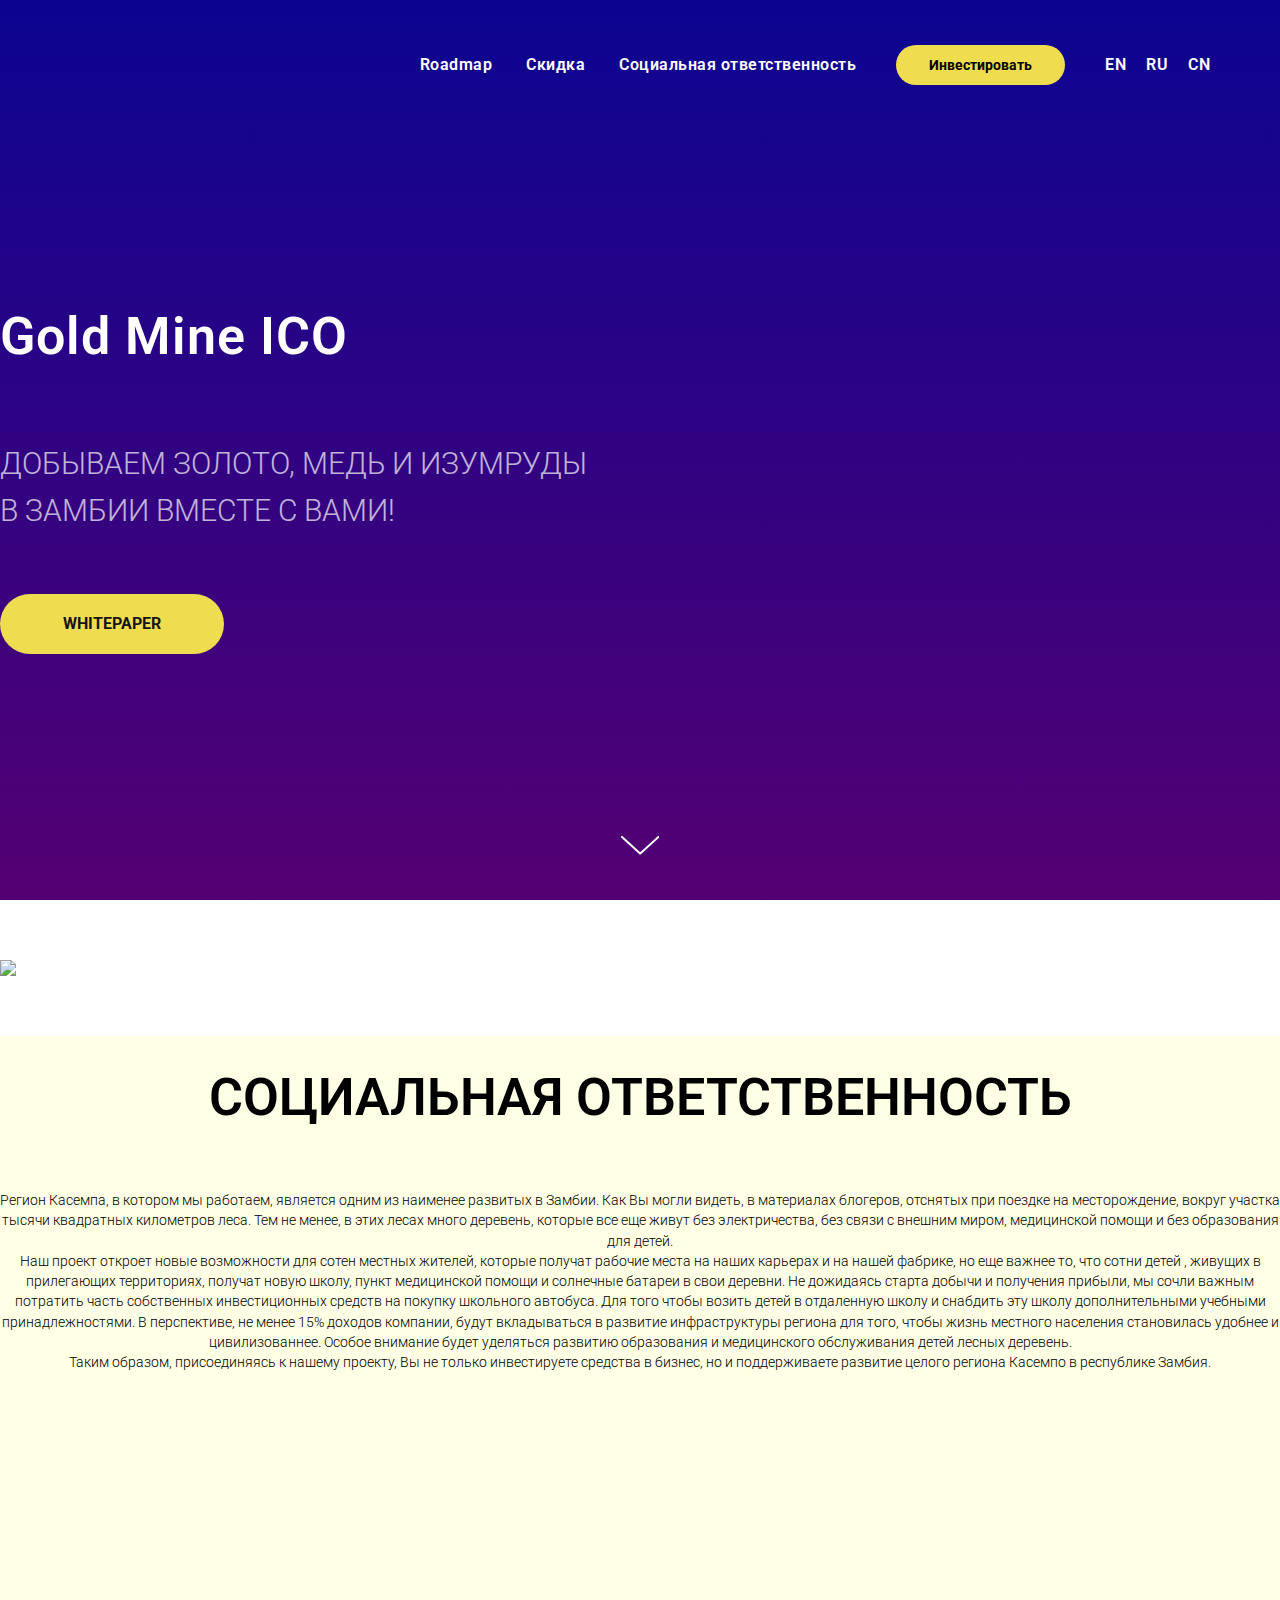
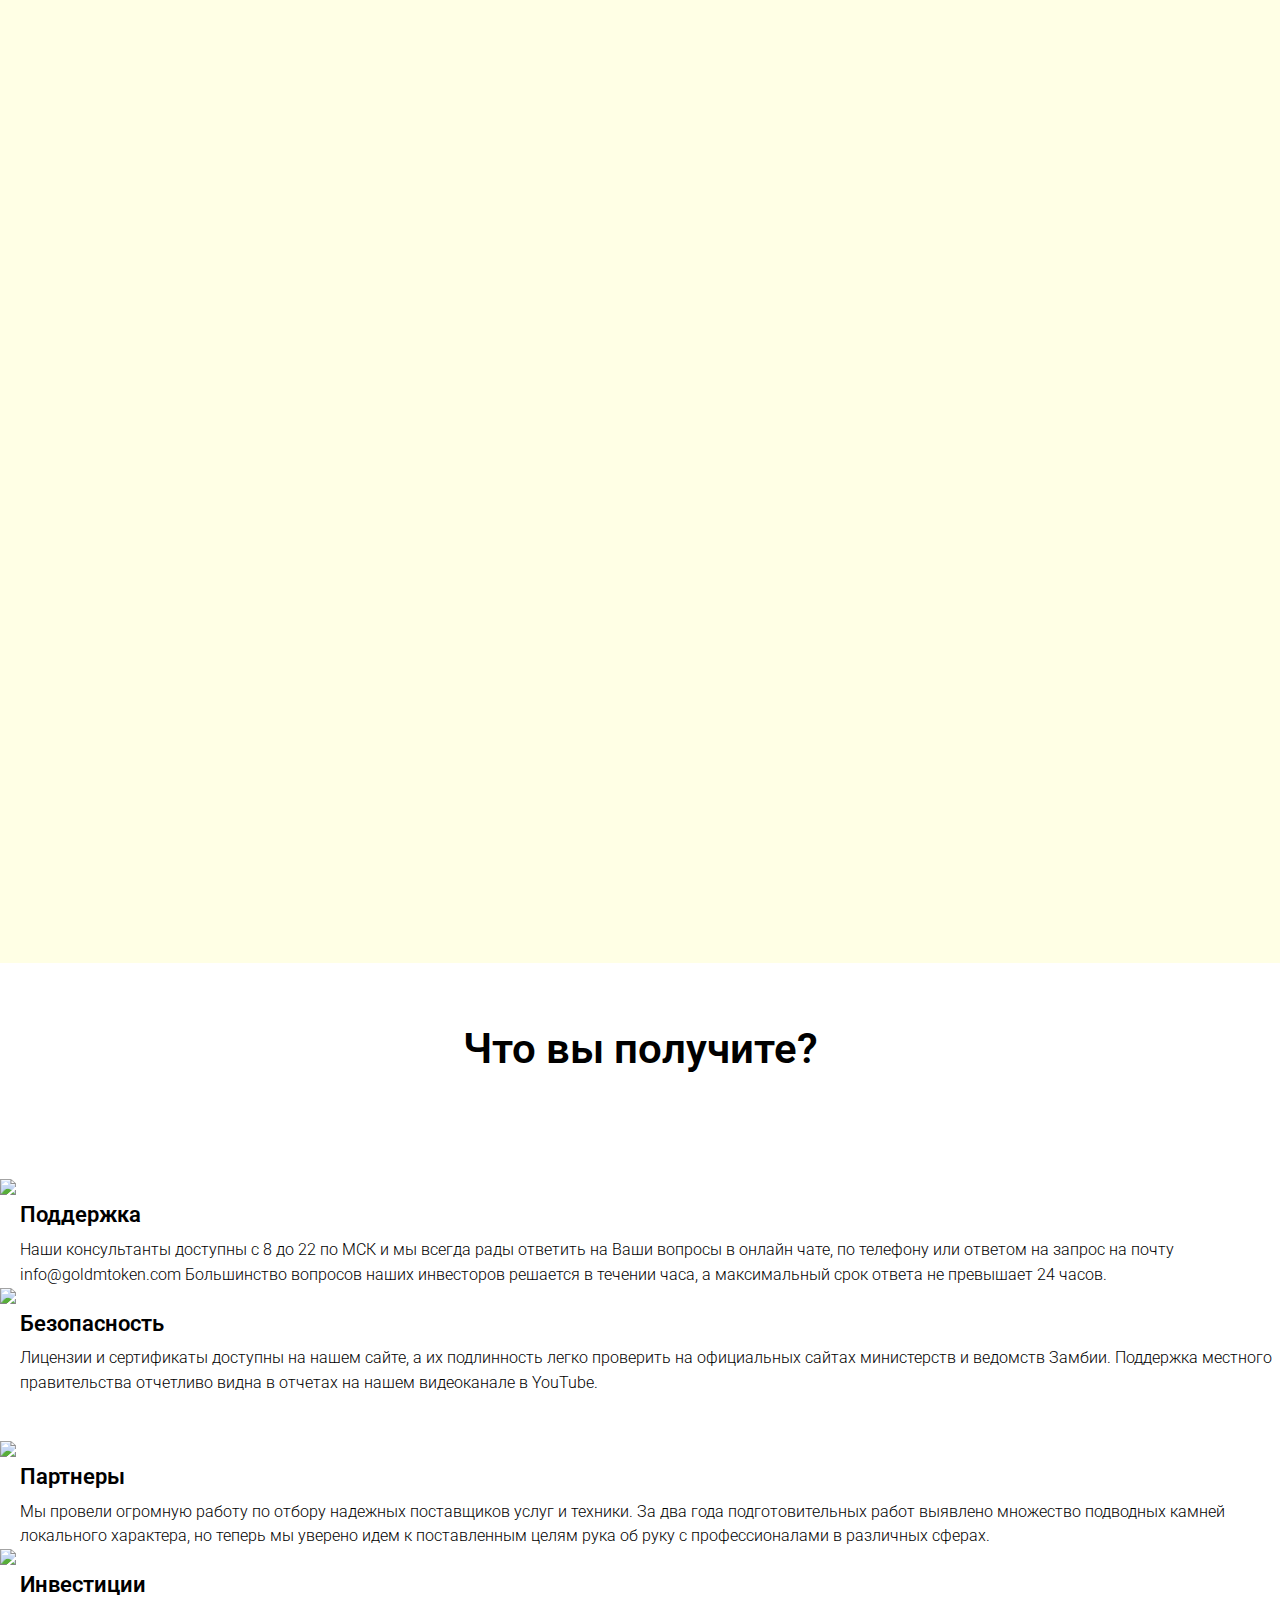
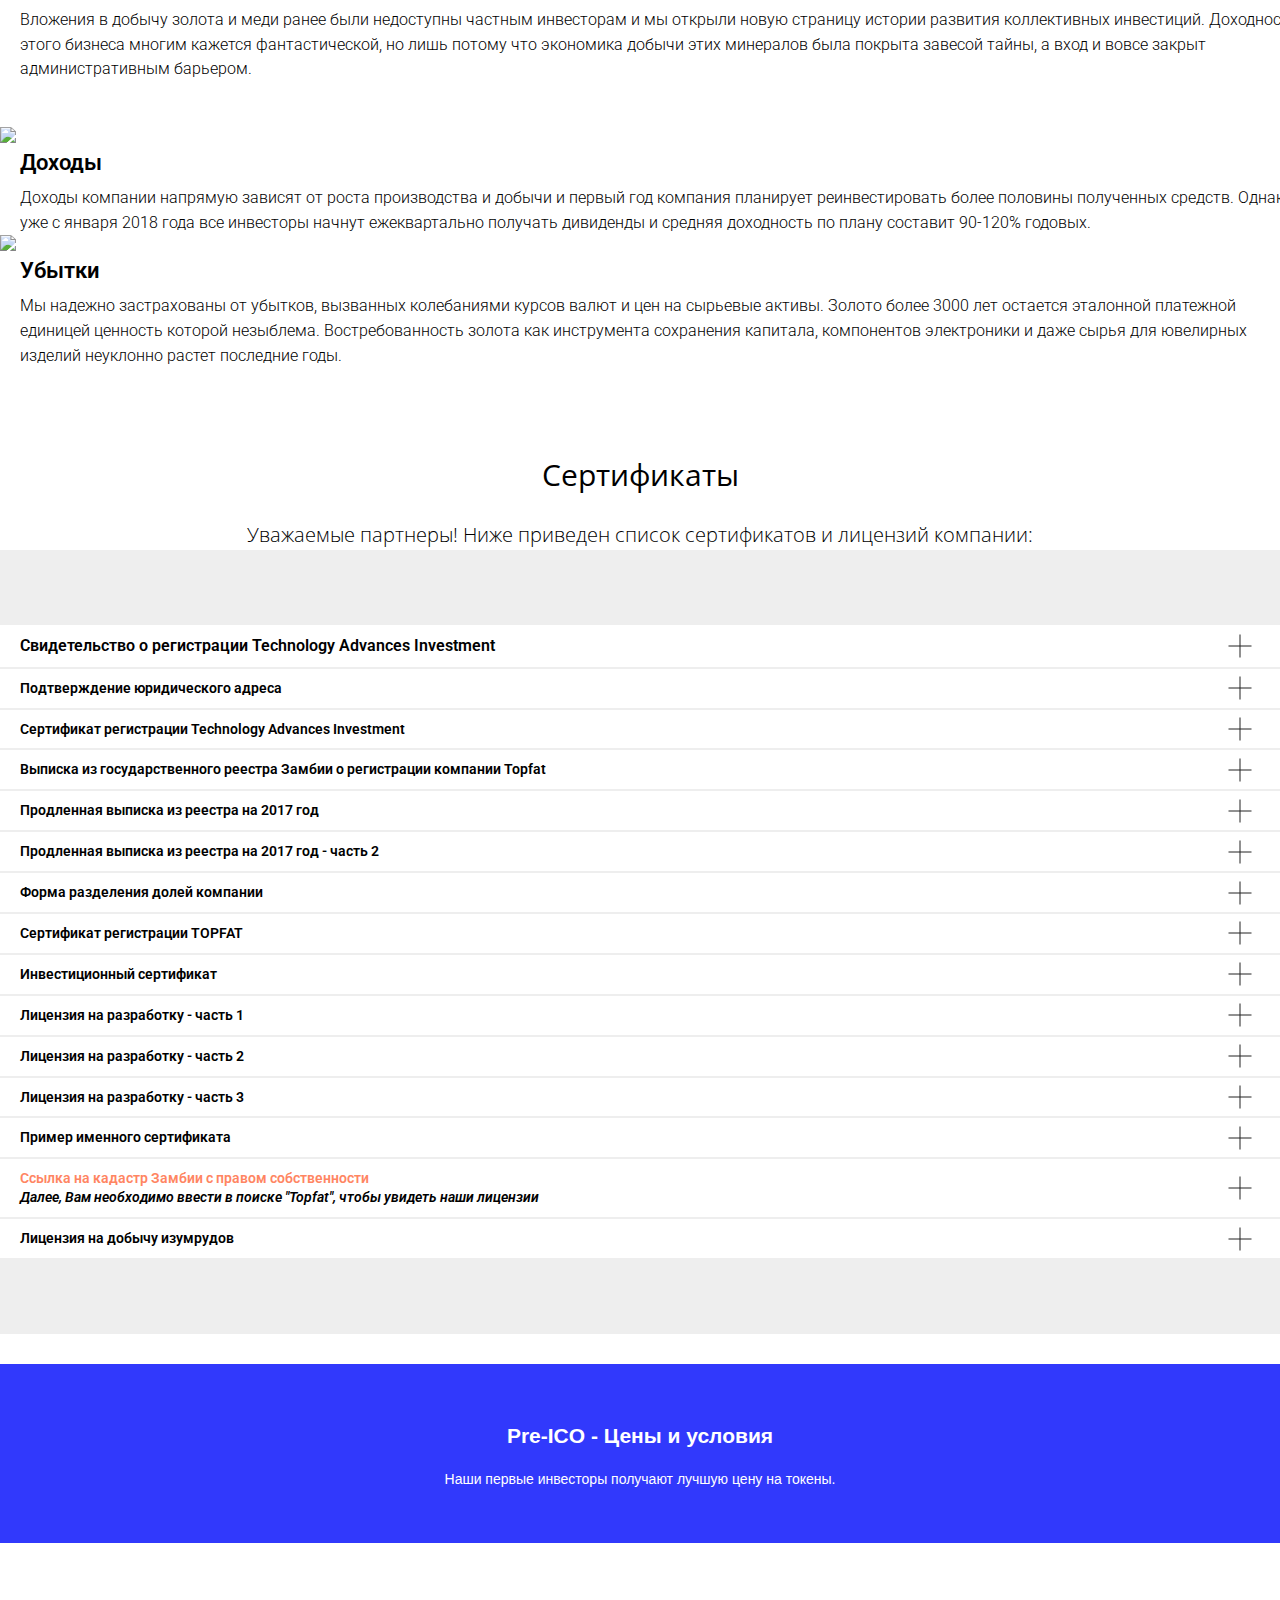
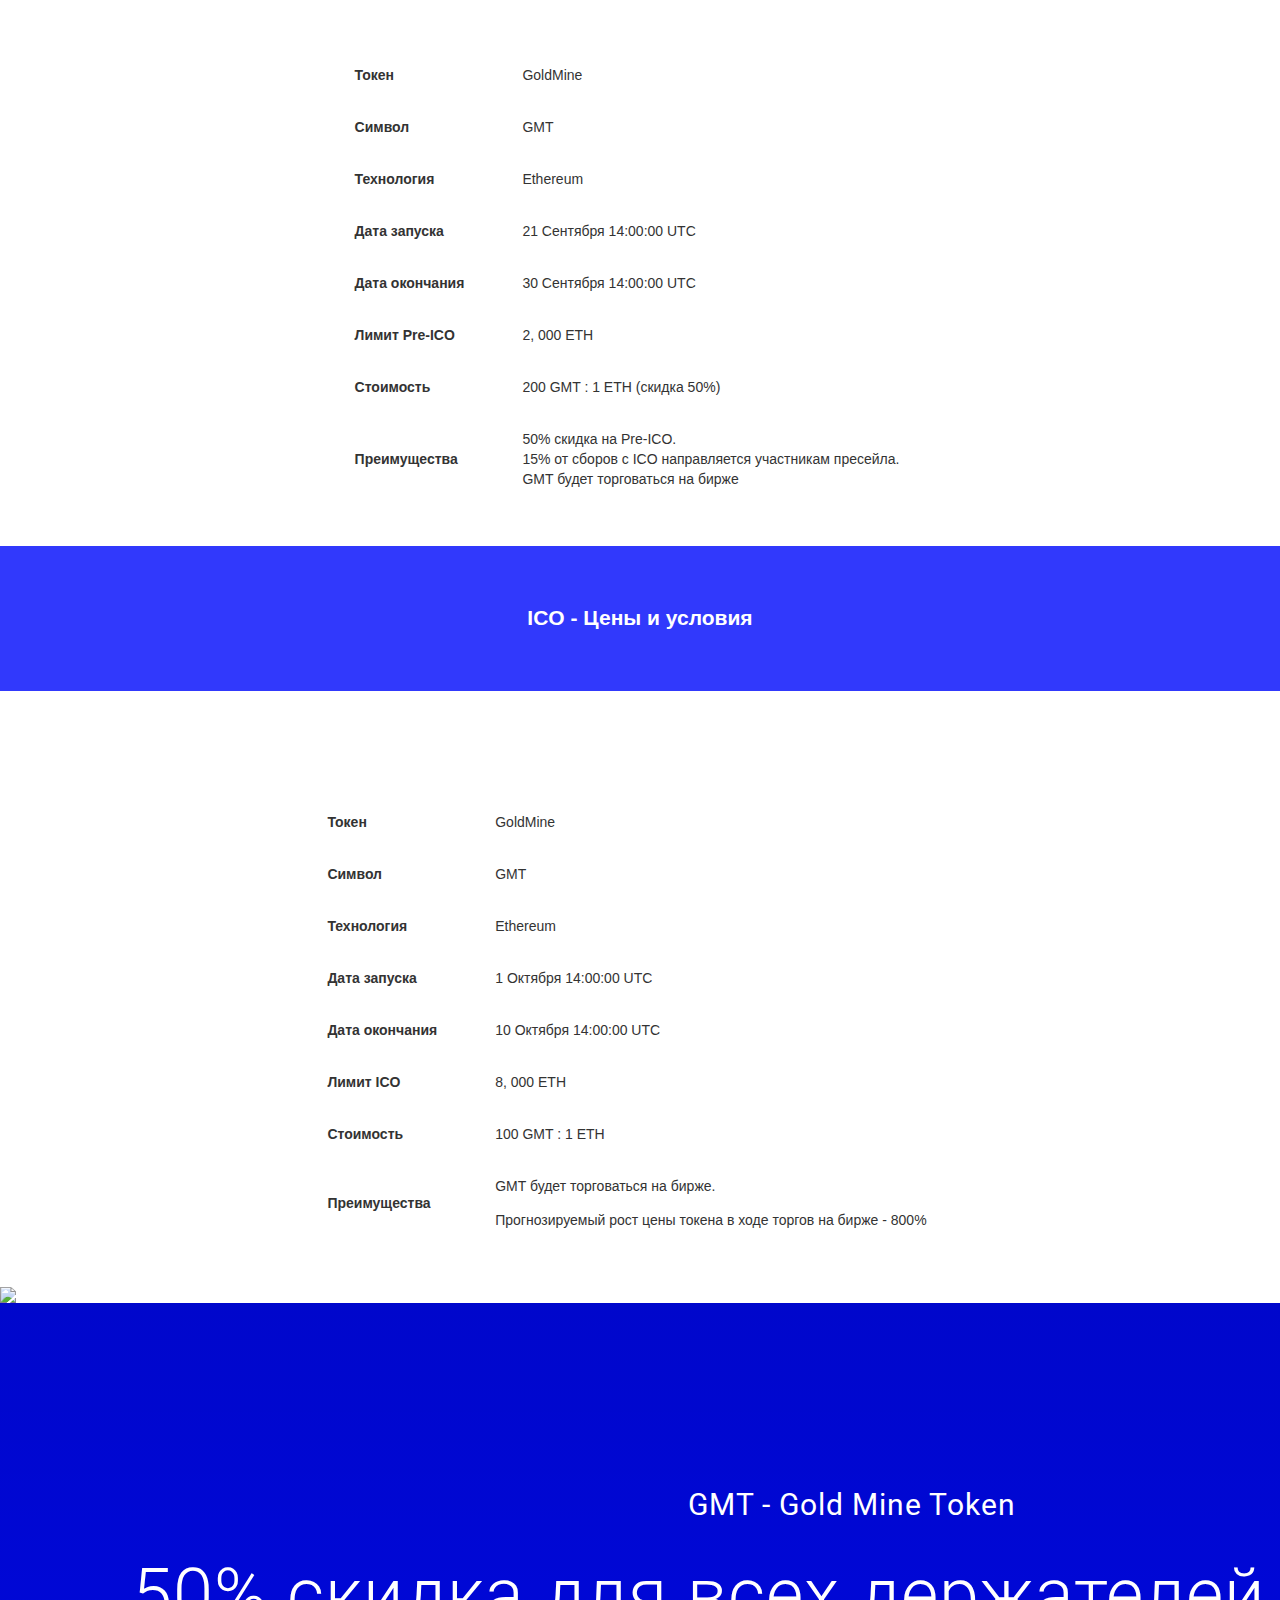
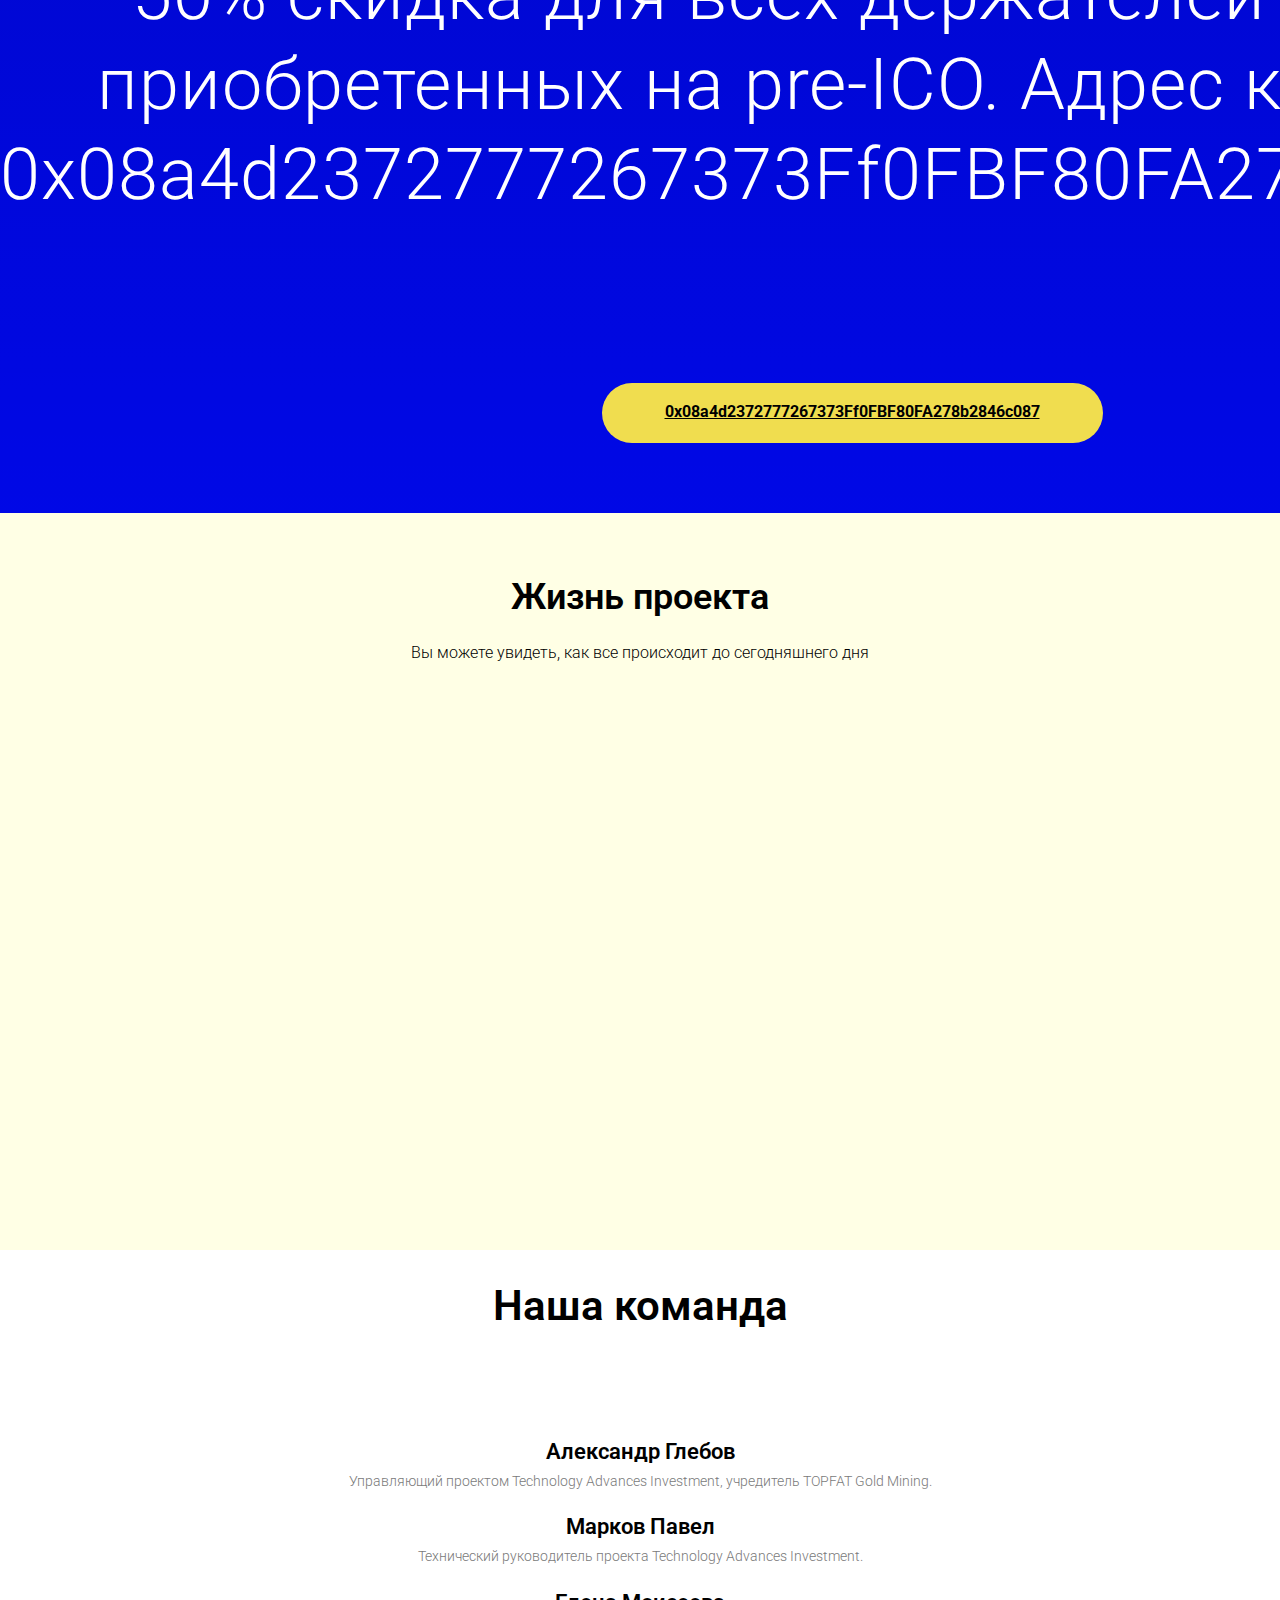
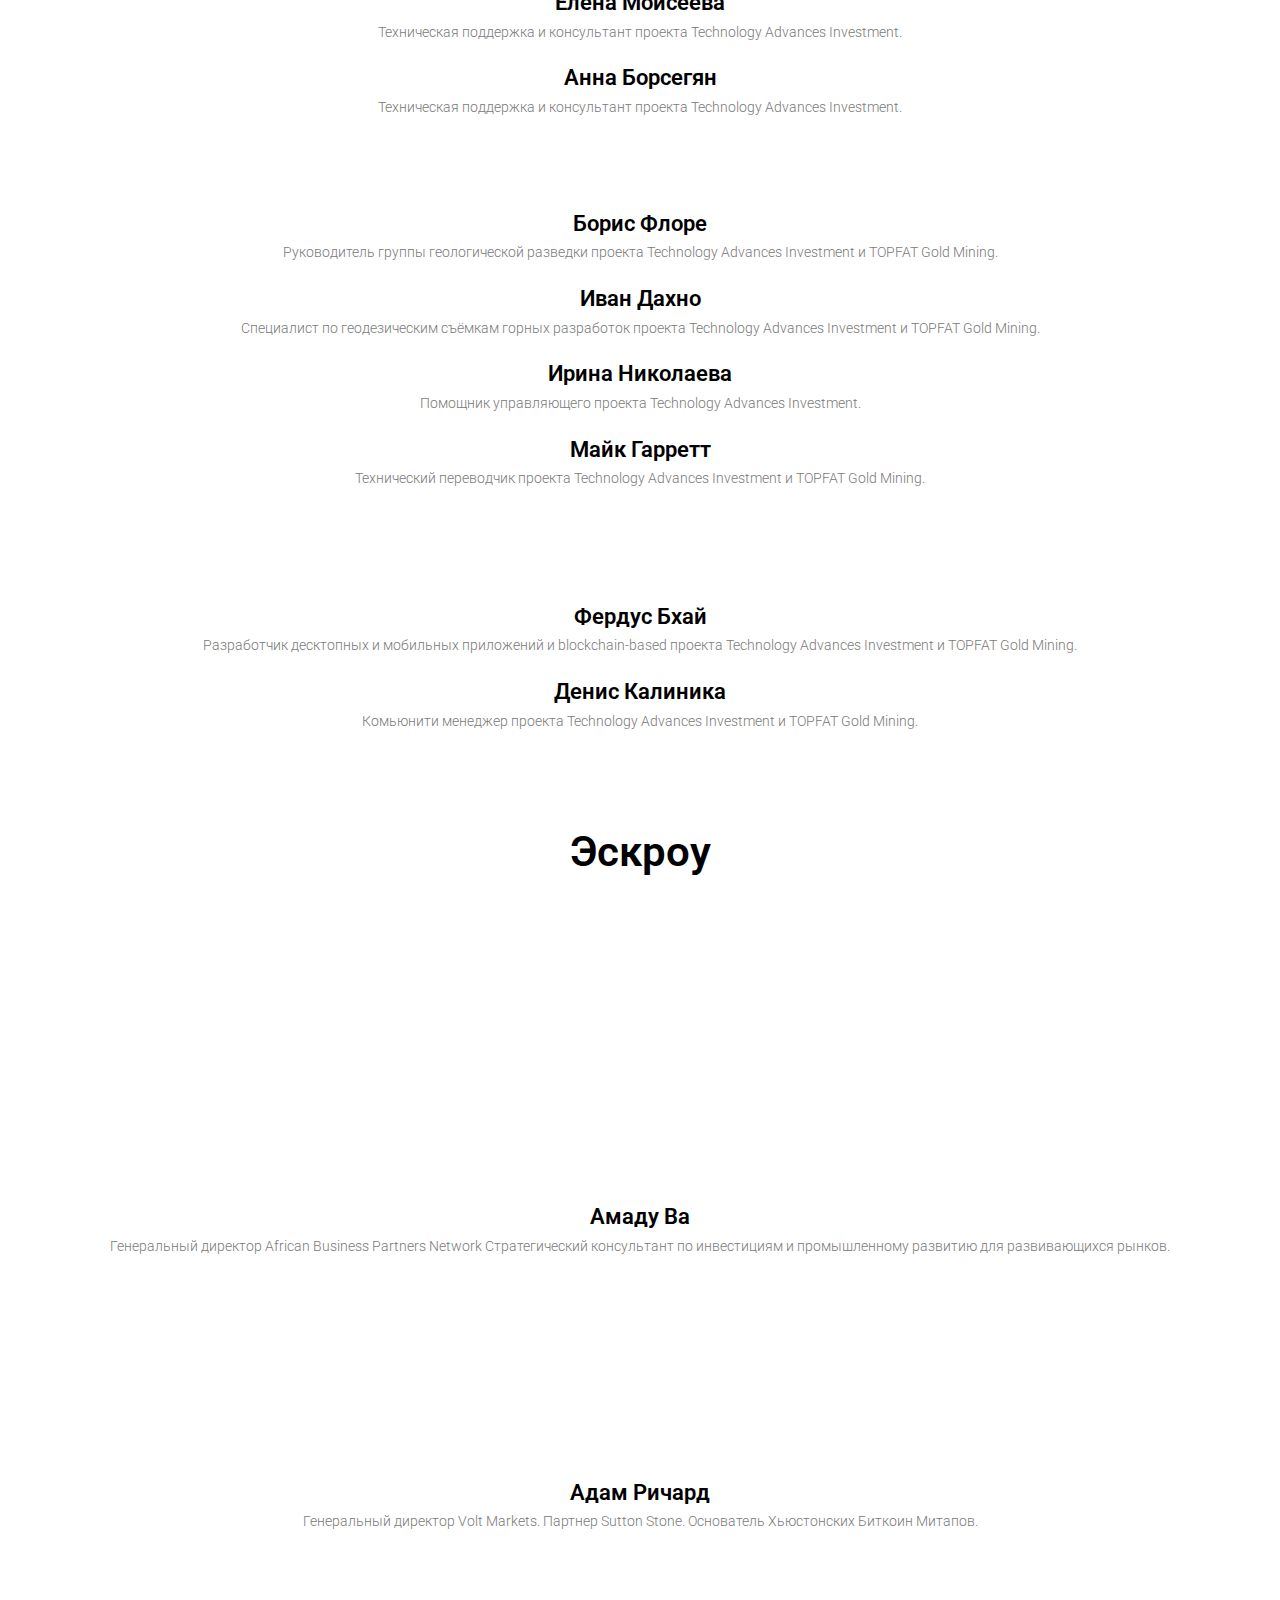
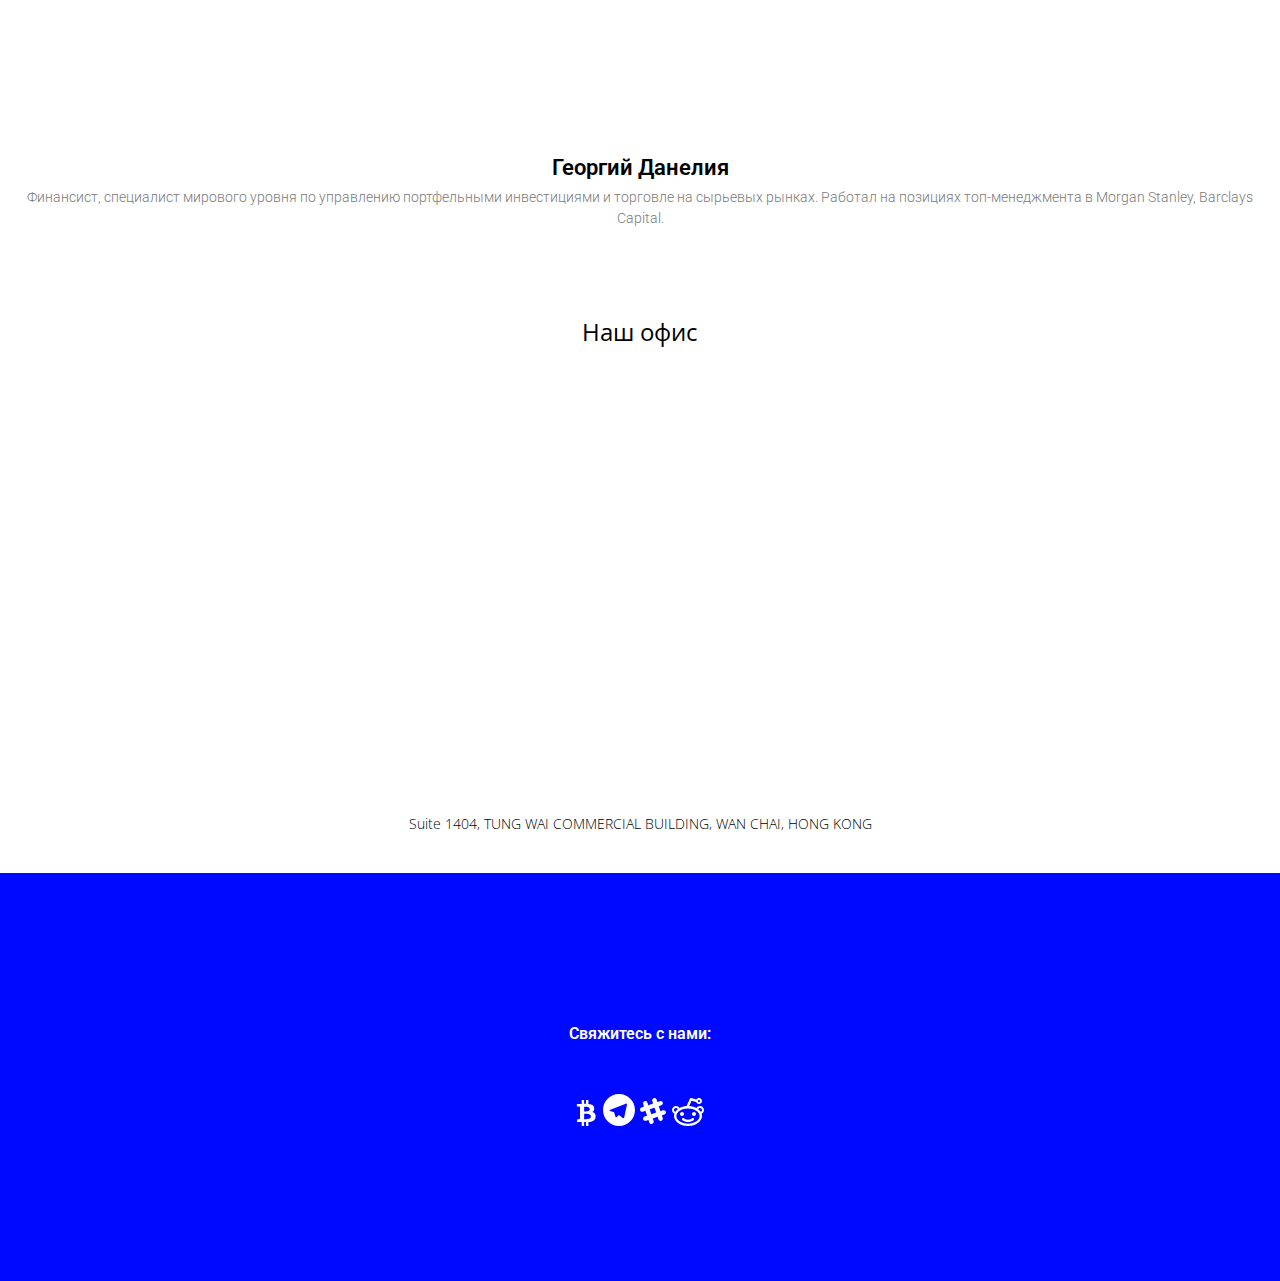
==== commit a326d3c8: "Update index2.html" ====
--- a/index2.html
+++ b/index2.html
@@ -257,7 +257,7 @@
     </div>
     <!-- /ico -->
  
-</div> </div></div></div><div id="rec30344344" class="r t-rec t-rec_pt_0 t-rec_pb_0" style="padding-top:0px;padding-bottom:0px; " data-record-type="3" ><!-- T107 --><div class="t107"> <div class="t-align_center" itemscope itemtype="http://schema.org/ImageObject"><meta itemprop="image" content="images/tild6463-6631-4831-b461-343637393736__20170825_104628.png"> <img src="images/tild6463-6631-4831-b461-343637393736__-__empty__20170825_104628.png" data-original="images/tild6463-6631-4831-b461-343637393736__20170825_104628.png" class="t107__widthauto t-img" imgfield="img" /> </div> </div></div><div id="rec30344346" class="r t-rec" style=" " data-record-type="215" ><a name="discount" style="font-size:0;"></a></div><div id="rec30344348" class="r t-rec t-rec_pt_0 t-rec_pb_0" style="padding-top:0px;padding-bottom:0px; " data-animationappear="off" data-record-type="205" ><!-- cover --><div class="t-cover" id="recorddiv30344348" bgimgfield="img" style="height:90vh; background-image:url('images/tild3761-3566-4535-a230-306237313835__-__resize__20x__8122335521_5f7ee2ac09_k.jpg');" ><div class="t-cover__carrier" id="coverCarry30344348" data-content-cover-id="30344348" data-content-cover-bg="images/tild3761-3566-4535-a230-306237313835__8122335521_5f7ee2ac09_k.jpg" data-content-cover-height="90vh" data-content-cover-parallax="fixed" style="background-image:url('');height:90vh; "></div> <div class="t-cover__filter" style="height:90vh;background-image: -moz-linear-gradient(top, rgba(0,9,255,0.80), rgba(0,9,255,0.90));background-image: -webkit-linear-gradient(top, rgba(0,9,255,0.80), rgba(0,9,255,0.90));background-image: -o-linear-gradient(top, rgba(0,9,255,0.80), rgba(0,9,255,0.90));background-image: -ms-linear-gradient(top, rgba(0,9,255,0.80), rgba(0,9,255,0.90));background-image: linear-gradient(top, rgba(0,9,255,0.80), rgba(0,9,255,0.90));filter: progid:DXImageTransform.Microsoft.gradient(startColorStr='#330009ff', endColorstr='#190009ff');"></div><div class="t-container"> <div class="t-width t-width_10" style="margin:0 auto;"><div class="t-cover__wrapper t-valign_middle" style="height:90vh; position: relative;z-index:1;"> <div class="t182"> <div data-hook-content="covercontent"> <div class="t182__wrapper"> <h1 class="t182__title t-title t-title_xl " style="" field="title"><div style="line-height:90px;" data-customstyle="yes"><span style="font-weight: 300;"><strong><span style="font-size: 30px;" data-redactor-tag="span">GMT - Gold Mine Token</span><br /></strong>50% скидка для всех держателей токенов, приобретенных на pre-ICO<br /></span></div></h1> <div class="t182__descr t-descr t-descr_lg " style="opacity:0.70;" field="descr"><div style="font-size:26px;" data-customstyle="yes"><div style="font-size:26px;" data-customstyle="yes"></div></div></div> <div class="t182__buttons"> <a href="#popup:infoblock" target="" class="t-btn " style="color:#000000;background-color:#f0dd4f;border-radius:30px; -moz-border-radius:30px; -webkit-border-radius:30px;"><table style="width:100%; height:100%;"><tr><td>0x08a4d2372777267373Ff0FBF80FA278b2846c087</td></tr></table></a> </div> </div> </div> </div> </div> </div> </div> </div> </div><div id="rec30344350" class="r t-rec" style=" " data-record-type="390" ><div class="t390"> <div class="t-popup" data-tooltip-hook="#popup:infoblock" > <div class="t-popup__close"> <div class="t-popup__close-wrapper"> <svg class="t-popup__close-icon" width="23px" height="23px" viewBox="0 0 23 23" version="1.1" xmlns="http://www.w3.org/2000/svg" xmlns:xlink="http://www.w3.org/1999/xlink"> <g stroke="none" stroke-width="1" fill="#fff" fill-rule="evenodd"> <rect transform="translate(11.313708, 11.313708) rotate(-45.000000) translate(-11.313708, -11.313708) " x="10.3137085" y="-3.6862915" width="2" height="30"></rect> <rect transform="translate(11.313708, 11.313708) rotate(-315.000000) translate(-11.313708, -11.313708) " x="10.3137085" y="-3.6862915" width="2" height="30"></rect> </g> </svg> </div> </div> <div class="t-popup__container t-width t-width_6" style="background-color: #fbfbf9;"> <div class="t390__wrapper t-align_center"> <div class="t390__title t-heading t-heading_lg"><!DOCTYPE html><html> <head><meta charset="utf-8" /><meta http-equiv="Content-Type" content="text/html; charset=utf-8" /><meta name="viewport" content="width=device-width, initial-scale=1.0" /><title>Gold Mine ICO RU</title><meta property="og:url" content="gmtru" /><meta property="og:title" content="Gold Mine ICO RU" /><meta property="og:description" content="" /><meta property="og:type" content="website" /><meta property="og:image" content="images/roadmap.png" /><meta property="fb:app_id" content="257953674358265" /><meta name="format-detection" content="telephone=no" /><meta http-equiv="x-dns-prefetch-control" content="on"><link rel="canonical" href="gmtru"><!-- Assets --><link rel="stylesheet" href="css/tilda-grid-3.0.min.css" type="text/css" media="all" /><link rel="stylesheet" href="css/tilda-blocks-2.12.css?t=1504595545" type="text/css" media="all" /><link rel="stylesheet" href="css/tilda-slds-1.4.min.css" type="text/css" media="all" /><link rel="stylesheet" href="css/tilda-zoom-2.0.min.css" type="text/css" media="all" /><link rel="stylesheet" href="css/tilda-popup-1.1.min.css" type="text/css" media="all" /><script src="js/jquery-1.10.2.min.js"></script><script src="js/tilda-scripts-2.8.min.js"></script><script src="js/tilda-blocks-2.7.js?t=1504595545"></script><script src="js/tilda-slds-1.4.min.js"></script><script src="js/hammer.min.js"></script><script src="js/tilda-zoom-2.0.min.js"></script><script src="js/tilda-map-1.0.min.js"></script><script src="js/lazyload-1.3.min.js"></script>
+</div> </div></div></div><div id="rec30344344" class="r t-rec t-rec_pt_0 t-rec_pb_0" style="padding-top:0px;padding-bottom:0px; " data-record-type="3" ><!-- T107 --><div class="t107"> <div class="t-align_center" itemscope itemtype="http://schema.org/ImageObject"><meta itemprop="image" content="images/tild6463-6631-4831-b461-343637393736__20170825_104628.png"> <img src="images/tild6463-6631-4831-b461-343637393736__-__empty__20170825_104628.png" data-original="images/tild6463-6631-4831-b461-343637393736__20170825_104628.png" class="t107__widthauto t-img" imgfield="img" /> </div> </div></div><div id="rec30344346" class="r t-rec" style=" " data-record-type="215" ><a name="discount" style="font-size:0;"></a></div><div id="rec30344348" class="r t-rec t-rec_pt_0 t-rec_pb_0" style="padding-top:0px;padding-bottom:0px; " data-animationappear="off" data-record-type="205" ><!-- cover --><div class="t-cover" id="recorddiv30344348" bgimgfield="img" style="height:90vh; background-image:url('images/tild3761-3566-4535-a230-306237313835__-__resize__20x__8122335521_5f7ee2ac09_k.jpg');" ><div class="t-cover__carrier" id="coverCarry30344348" data-content-cover-id="30344348" data-content-cover-bg="images/tild3761-3566-4535-a230-306237313835__8122335521_5f7ee2ac09_k.jpg" data-content-cover-height="90vh" data-content-cover-parallax="fixed" style="background-image:url('');height:90vh; "></div> <div class="t-cover__filter" style="height:90vh;background-image: -moz-linear-gradient(top, rgba(0,9,255,0.80), rgba(0,9,255,0.90));background-image: -webkit-linear-gradient(top, rgba(0,9,255,0.80), rgba(0,9,255,0.90));background-image: -o-linear-gradient(top, rgba(0,9,255,0.80), rgba(0,9,255,0.90));background-image: -ms-linear-gradient(top, rgba(0,9,255,0.80), rgba(0,9,255,0.90));background-image: linear-gradient(top, rgba(0,9,255,0.80), rgba(0,9,255,0.90));filter: progid:DXImageTransform.Microsoft.gradient(startColorStr='#330009ff', endColorstr='#190009ff');"></div><div class="t-container"> <div class="t-width t-width_10" style="margin:0 auto;"><div class="t-cover__wrapper t-valign_middle" style="height:90vh; position: relative;z-index:1;"> <div class="t182"> <div data-hook-content="covercontent"> <div class="t182__wrapper"> <h1 class="t182__title t-title t-title_xl " style="" field="title"><div style="line-height:90px;" data-customstyle="yes"><span style="font-weight: 300;"><strong><span style="font-size: 30px;" data-redactor-tag="span">GMT - Gold Mine Token</span><br /></strong>50% скидка для всех держателей токенов, приобретенных на pre-ICO. Адрес контракта: 0x08a4d2372777267373Ff0FBF80FA278b2846c087<br /></span></div></h1> <div class="t182__descr t-descr t-descr_lg " style="opacity:0.70;" field="descr"><div style="font-size:26px;" data-customstyle="yes"><div style="font-size:26px;" data-customstyle="yes"></div></div></div> <div class="t182__buttons"> <a href="#popup:infoblock" target="" class="t-btn " style="color:#000000;background-color:#f0dd4f;border-radius:30px; -moz-border-radius:30px; -webkit-border-radius:30px;"><table style="width:100%; height:100%;"><tr><td>0x08a4d2372777267373Ff0FBF80FA278b2846c087</td></tr></table></a> </div> </div> </div> </div> </div> </div> </div> </div> </div><div id="rec30344350" class="r t-rec" style=" " data-record-type="390" ><div class="t390"> <div class="t-popup" data-tooltip-hook="#popup:infoblock" > <div class="t-popup__close"> <div class="t-popup__close-wrapper"> <svg class="t-popup__close-icon" width="23px" height="23px" viewBox="0 0 23 23" version="1.1" xmlns="http://www.w3.org/2000/svg" xmlns:xlink="http://www.w3.org/1999/xlink"> <g stroke="none" stroke-width="1" fill="#fff" fill-rule="evenodd"> <rect transform="translate(11.313708, 11.313708) rotate(-45.000000) translate(-11.313708, -11.313708) " x="10.3137085" y="-3.6862915" width="2" height="30"></rect> <rect transform="translate(11.313708, 11.313708) rotate(-315.000000) translate(-11.313708, -11.313708) " x="10.3137085" y="-3.6862915" width="2" height="30"></rect> </g> </svg> </div> </div> <div class="t-popup__container t-width t-width_6" style="background-color: #fbfbf9;"> <div class="t390__wrapper t-align_center"> <div class="t390__title t-heading t-heading_lg"><!DOCTYPE html><html> <head><meta charset="utf-8" /><meta http-equiv="Content-Type" content="text/html; charset=utf-8" /><meta name="viewport" content="width=device-width, initial-scale=1.0" /><title>Gold Mine ICO RU</title><meta property="og:url" content="gmtru" /><meta property="og:title" content="Gold Mine ICO RU" /><meta property="og:description" content="" /><meta property="og:type" content="website" /><meta property="og:image" content="images/roadmap.png" /><meta property="fb:app_id" content="257953674358265" /><meta name="format-detection" content="telephone=no" /><meta http-equiv="x-dns-prefetch-control" content="on"><link rel="canonical" href="gmtru"><!-- Assets --><link rel="stylesheet" href="css/tilda-grid-3.0.min.css" type="text/css" media="all" /><link rel="stylesheet" href="css/tilda-blocks-2.12.css?t=1504595545" type="text/css" media="all" /><link rel="stylesheet" href="css/tilda-slds-1.4.min.css" type="text/css" media="all" /><link rel="stylesheet" href="css/tilda-zoom-2.0.min.css" type="text/css" media="all" /><link rel="stylesheet" href="css/tilda-popup-1.1.min.css" type="text/css" media="all" /><script src="js/jquery-1.10.2.min.js"></script><script src="js/tilda-scripts-2.8.min.js"></script><script src="js/tilda-blocks-2.7.js?t=1504595545"></script><script src="js/tilda-slds-1.4.min.js"></script><script src="js/hammer.min.js"></script><script src="js/tilda-zoom-2.0.min.js"></script><script src="js/tilda-map-1.0.min.js"></script><script src="js/lazyload-1.3.min.js"></script>
 <!-- Facebook Pixel Code -->
 <script>
   !function(f,b,e,v,n,t,s)
--- a/css/tilda-blocks-2.12.css
+++ b/css/tilda-blocks-2.12.css
@@ -0,0 +1 @@
+@import url(https://fonts.googleapis.com/css?family=Open+Sans:300,400,500,600,700&subset=latin,cyrillic);@import url(https://fonts.googleapis.com/css?family=Roboto:300,400,500,600,700&subset=latin,cyrillic);.t-body{margin:0}#allrecords{-webkit-font-smoothing:antialiased;background-color:none}#allrecords a{color:#ff8562;text-decoration:none}#allrecords a[href^=tel]{color:inherit;text-decoration:none}#allrecords ol{padding-left:22px}#allrecords ul{padding-left:20px}@media print{body,html{min-width:1200px;max-width:1200px;padding:0;margin:0 auto;border:none}}.t-text{font-family:'Open Sans',serif;font-weight:300;color:#000}.t-text_xs{font-size:15px;line-height:1.55}.t-text_sm{font-size:18px;line-height:1.55}.t-text_md{font-size:20px;line-height:1.55}.t-text_lg{font-size:22px;line-height:1.55}.t-text_weight_plus{font-weight:400}.t-text-impact{font-family:'Open Sans',serif;font-weight:300;color:#000}.t-text-impact_xs{font-size:26px;line-height:1.5}.t-text-impact_sm{font-size:32px;line-height:1.35}.t-text-impact_md{font-size:38px;line-height:1.35}.t-text-impact_lg{font-size:42px;line-height:1.23}.t-name{font-family:'Roboto',sans-serif;font-weight:600;color:#000}.t-name_xs{font-size:16px;line-height:1.35}.t-name_sm{font-size:18px;line-height:1.35}.t-name_md{font-size:20px;line-height:1.35}.t-name_lg{font-size:22px;line-height:1.35}.t-name_xl{font-size:24px;line-height:1.35}.t-heading{font-family:'Roboto',sans-serif;font-weight:600;color:#000}.t-heading_xs{font-size:26px;line-height:1.23}.t-heading_sm{font-size:28px;line-height:1.17}.t-heading_md{font-size:30px;line-height:1.17}.t-heading_lg{font-size:17px;line-height:1.17}.t-title{font-family:'Roboto',sans-serif;font-weight:600;color:#000}.t-title_xxs{font-size:36px;line-height:1.23}.t-title_xs{font-size:42px;line-height:1.23}.t-title_sm{font-size:48px;line-height:1.23}.t-title_md{font-size:52px;line-height:1.23}.t-title_lg{font-size:64px;line-height:1.23}.t-title_xl{font-size:72px;line-height:1.17}.t-title_xxl{font-size:82px;line-height:1.17}.t-descr{font-family:'Roboto',sans-serif;font-weight:300;color:#000}.t-descr_xxs{font-size:14px;line-height:1.55}.t-descr_xs{font-size:16px;line-height:1.55}.t-descr_sm{font-size:18px;line-height:1.55}.t-descr_md{font-size:20px;line-height:1.55}.t-descr_lg{font-size:22px;line-height:1.55}.t-descr_xl{font-size:24px;line-height:1.5}.t-descr_xxl{font-size:26px;line-height:1.45}.t-descr_xxxl{font-size:30px;line-height:1.45;letter-spacing:.45}.t-uptitle{font-family:'Roboto',sans-serif;font-weight:600;color:#000;letter-spacing:2.5px}.t-uptitle_xs{font-size:12px}.t-uptitle_sm{font-size:14px}.t-uptitle_md{font-size:16px}.t-uptitle_lg{font-size:18px}.t-uptitle_xl{font-size:20px;letter-spacing:2px}.t-uptitle_xxl{font-size:22px;letter-spacing:2px}.t-uptitle_xxxl{font-size:24px;letter-spacing:2px}@media screen and (max-width:1200px){.t-text_xs{font-size:14px}.t-text_sm{font-size:16px}.t-text_md{font-size:18px}.t-text_lg{font-size:20px}.t-text-impact_md{font-size:30px}.t-descr_xxs{font-size:12px}.t-descr_xs{font-size:14px}.t-descr_sm{font-size:16px}.t-descr_md{font-size:18px}.t-descr_lg{font-size:20px}.t-descr_xl{font-size:22px}.t-descr_xxl{font-size:22px}.t-descr_xxxl{font-size:26px}.t-uptitle_md{font-size:14px}.t-uptitle_lg{font-size:16px}.t-uptitle_xl{font-size:18px}.t-uptitle_xxl{font-size:20px}.t-uptitle_xxxl{font-size:22px}.t-title_xxs{font-size:32px}.t-title_xs{font-size:38px}.t-title_sm{font-size:44px}.t-title_md{font-size:48px}.t-title_lg{font-size:60px}.t-title_xl{font-size:68px}.t-title_xxl{font-size:78px}.t-name_xs{font-size:14px}.t-name_sm{font-size:16px}.t-name_md{font-size:18px}.t-name_lg{font-size:20px}.t-name_xl{font-size:22px}.t-heading_xs{font-size:24px}.t-heading_sm{font-size:26px}.t-heading_md{font-size:28px}.t-heading_lg{font-size:30px}}@media screen and (max-width:640px){.t-text_xs{font-size:12px;line-height:1.45}.t-text_sm{font-size:14px;line-height:1.45}.t-text_md{font-size:16px;line-height:1.45}.t-text_lg{font-size:18px;line-height:1.45}.t-text-impact_sm{font-size:22px}.t-text-impact_md{font-size:26px}.t-text-impact_lg{font-size:28px}.t-descr_xs{font-size:12px;line-height:1.45}.t-descr_sm{font-size:14px;line-height:1.45}.t-descr_md{font-size:16px;line-height:1.45}.t-descr_lg{font-size:18px;line-height:1.45}.t-descr_xl{font-size:20px;line-height:1.4}.t-descr_xxl{font-size:20px}.t-descr_xxxl{font-size:22px}.t-uptitle_xs{font-size:10px}.t-uptitle_sm{font-size:10px}.t-uptitle_md{font-size:12px}.t-uptitle_lg{font-size:14px}.t-uptitle_xl{font-size:16px}.t-uptitle_xxl{font-size:18px}.t-uptitle_xxxl{font-size:20px}.t-title_xxs{font-size:28px}.t-title_xs{font-size:30px}.t-title_sm{font-size:30px}.t-title_md{font-size:30px}.t-title_lg{font-size:30px}.t-title_xl{font-size:32px}.t-title_xxl{font-size:36px}.t-name_xs{font-size:12px}.t-name_sm{font-size:14px}.t-name_md{font-size:16px}.t-name_lg{font-size:18px}.t-name_xl{font-size:20px}.t-heading_xs{font-size:22px}.t-heading_sm{font-size:24px}.t-heading_md{font-size:24px}.t-heading_lg{font-size:26px}}@media screen and (max-width:480px){.t-title_xl{font-size:30px}.t-title_xxl{font-size:30px}}.t-records{-webkit-font_smoothing:antialiased;background-color:none}.t-records a{color:#ff8562;text-decoration:none}.t-records a[href^=tel]{color:inherit;text-decoration:none}.t-records ol{padding-left:22px;margin-top:0;margin-bottom:10px}.t-records ul{padding-left:20px;margin-top:0;margin-bottom:10px}.t-cover{height:700px;width:100%;-webkit-background-size:cover;-moz-background-size:cover;-o-background-size:cover;background-size:cover;background-color:#000;background-repeat:no-repeat;background-position:center center;text-align:center;vertical-align:middle;position:relative;background-attachment:fixed;overflow:hidden}.t-cover__carrier{height:700px;width:100%;background-size:cover;-webkit-background-size:cover;-moz-background-size:cover;-o-background-size:cover;background-repeat:no-repeat;background-position:center center;text-align:center;vertical-align:middle;position:relative;background-attachment:fixed}.t-cover__carrier.loading{opacity:0}.t-cover__carrier[data-content-cover-bg=""].loading{opacity:1!important}.t-cover__carrier.loaded{opacity:1;transition:opacity 400ms}@media screen and (max-device-width:1024px){.t-cover{background-attachment:scroll}.t-cover__carrier{background-attachment:scroll}}@media print{.t-cover{background-attachment:scroll}.t-cover__carrier{background-attachment:scroll}}.t-cover__filter{height:700px;width:100%;position:absolute;top:0;left:0}.t-cover .t-container,.t-cover .t-container_100,.t-cover .t-container_10,.t-cover .t-container_8{position:absolute;top:0;left:0;bottom:0;right:0}.t-cover__wrapper{height:700px;display:table-cell;width:1200px}.t-cover__wrapper span.space{display:inline-block;height:100%;width:1px}@media screen and (max-width:640px){.t-cover{height:400px;background-attachment:fixed}.t-cover__carrier{background-attachment:scroll!important;background-size:cover;background-position:center center}.t-cover__filter{height:400px}.t-cover__wrapper{height:400px}}@-webkit-keyframes t-arrow-bottom{0%{-moz-transform:translateY(0);-ms-transform:translateY(0);-webkit-transform:translateY(0);-o-transform:translateY(0);transform:translateY(0)}50%{-moz-transform:translateY(-7px);-ms-transform:translateY(-7px);-webkit-transform:translateY(-7px);-o-transform:translateY(-7px);transform:translateY(-7px)}55%{-moz-transform:translateY(-7px);-ms-transform:translateY(-7px);-webkit-transform:translateY(-7px);-o-transform:translateY(-7px);transform:translateY(-7px)}100%{-moz-transform:translateY(0);-ms-transform:translateY(0);-webkit-transform:translateY(0);-o-transform:translateY(0);transform:translateY(0)}}@keyframes t-arrow-bottom{0%{-moz-transform:translateY(0);-ms-transform:translateY(0);-webkit-transform:translateY(0);-o-transform:translateY(0);transform:translateY(0)}50%{-moz-transform:translateY(-7px);-ms-transform:translateY(-7px);-webkit-transform:translateY(-7px);-o-transform:translateY(-7px);transform:translateY(-7px)}55%{-moz-transform:translateY(-7px);-ms-transform:translateY(-7px);-webkit-transform:translateY(-7px);-o-transform:translateY(-7px);transform:translateY(-7px)}100%{-moz-transform:translateY(0);-ms-transform:translateY(0);-webkit-transform:translateY(0);-o-transform:translateY(0);transform:translateY(0)}}.t-cover__arrow-wrapper_animated{animation:t-arrow-bottom 1.7s infinite ease}.t-cover__arrow{position:absolute;z-index:9;bottom:40px;right:0;left:0;text-align:center}.t-cover__arrow-wrapper{display:inline-block;-webkit-transition:all ease-in-out 0.2s;-moz-transition:all ease-in-out 0.2s;-o-transition:all ease-in-out 0.2s;transition:all ease-in-out 0.2s;cursor:pointer}.t-cover__arrow-wrapper:hover{opacity:.7}.t-cover__arrow-svg{fill:#fff}@media screen and (max-width:640px){.t-cover__arrow_mobile{-moz-transform:scale(.7);-ms-transform:scale(.7);-webkit-transform:scale(.7);-o-transform:scale(.7);transform:scale(.7)}.t-cover__arrow{bottom:14px}}.t-btn{display:inline-block;font-family:'Roboto',sans-serif;height:60px;border:0 none;font-size:16px;padding-left:60px;padding-right:60px;text-align:center;white-space:nowrap;vertical-align:middle;font-weight:700;background-image:none;cursor:pointer;-webkit-appearance:none;-webkit-user-select:none;-moz-user-select:none;-ms-user-select:none;-o-user-select:none;user-select:none;-webkit-box-sizing:border-box;-moz-box-sizing:border-box;box-sizing:border-box}.t-btn td{vertical-align:middle}.t-btn_sending{opacity:.5}@media screen and (max-width:640px){.t-btn{white-space:normal;padding-left:30px;padding-right:30px}}.t-btn_xs{height:35px;font-size:13px;padding-left:15px;padding-right:15px}.t-btn_sm{height:45px;font-size:14px;padding-left:30px;padding-right:30px}.t-btn_lg{height:60px;font-size:22px;padding-left:70px;padding-right:70px}.t-btn_xl{height:80px;font-size:26px;padding-left:80px;padding-right:80px}.t-btn_xxl{height:100px;font-size:30px;padding-left:90px;padding-right:90px}@media screen and (max-width:640px){.t-btn_sm{padding-left:20px;padding-right:20px}.t-btn_lg{font-size:18px;padding-left:40px;padding-right:40px}.t-btn_xl{font-size:22px;padding-left:50px;padding-right:50px}.t-btn_xxl{font-size:26px;padding-left:60px;padding-right:60px}}.t-submit{font-family:'Roboto',sans-serif;text-align:center;height:60px;border:0 none;font-size:16px;padding-left:60px;padding-right:60px;-webkit-appearance:none;font-weight:700;white-space:nowrap;background-image:none;cursor:pointer;margin:0;-webkit-box-sizing:border-box;-moz-box-sizing:border-box;box-sizing:border-box;outline:none;background:transparent}.t-submit_sending{opacity:.5}@media screen and (max-width:640px){.t-submit{white-space:normal;padding-left:30px;padding-right:30px}}.t-input{margin:0;font-family:'Roboto',sans-serif;font-size:100%;height:60px;padding:0 20px;font-size:16px;line-height:1.33;width:100%;border:0 none;-webkit-box-sizing:border-box;-moz-box-sizing:border-box;box-sizing:border-box;outline:none;-webkit-appearance:none}.t-input::-moz-focus-inner{padding:0;border:0}.t-input_bbonly{outline:none;padding-left:0!important;padding-right:0!important;border-top:0!important;border-right:0!important;border-left:0!important;background-color:transparent!important;border-radius:0!important;border-bottom:1px solid}.t-input_pvis{padding:26px 20px 10px 20px}.t-input__vis-ph{font-size:16px;font-family:'Roboto',sans-serif;line-height:1;opacity:.5;position:absolute;left:20px;top:22px;height:16px;-webkit-transform:translateZ(0);transform:translateZ(0);-webkit-transition:transform 0.2s linear;transition:transform 0.2s linear;-webkit-transform-origin:left;transform-origin:left;pointer-events:none;white-space:nowrap}.t-input:focus~.t-input__vis-ph,.t-input_has-content+.t-input__vis-ph{-webkit-transform:translateY(-12px) scale(.7);transform:translateY(-12px) scale(.7)}.t-form_bbonly .t-input__vis-ph{left:0px!important}.t-form_bbonly .js-error-control-box .t-input__vis-ph{left:10px!important}.t-select{width:100%;box-sizing:border-box;cursor:pointer;height:60px;padding:0 45px 0 20px;font-family:'Roboto',sans-serif;font-size:16px;line-height:1.33;outline:0;border:0;border-radius:0;background:transparent;-webkit-appearance:none;appearance:none;-moz-appearance:none}.t-select_bbonly{outline:none;padding-left:0!important;padding-right:0!important;border-top:0!important;border-right:0!important;border-left:0!important;background-color:transparent!important;border-radius:0!important}.t-select_bbonly option{color:#000}.t-select__wrapper{position:relative}.t-select__wrapper:after{content:' ';width:0;height:0;border-style:solid;border-width:6px 5px 0 5px;border-color:#000 transparent transparent transparent;position:absolute;right:20px;top:0;bottom:0;margin:auto;pointer-events:none}.t-select::-ms-expand{width:0;height:0;opacity:0}.t-select__wrapper_bbonly::after{right:0px!important}.t-checkbox__control{display:block;position:relative;cursor:pointer}.t-checkbox__control .t-checkbox{position:absolute;z-index:-1;opacity:0}.t-checkbox__indicator{position:relative;display:inline-block;vertical-align:middle;height:20px;width:20px;border:2px solid #000;box-sizing:border-box;margin-right:10px;-webkit-transition:all 0.2s;transition:all 0.2s;opacity:.6}.t-checkbox__indicator:after{content:'';position:absolute;display:none;left:6px;top:2px;width:3px;height:8px;border:solid #000;border-width:0 2px 2px 0;transform:rotate(45deg)}.t-checkbox__control .t-checkbox:checked~.t-checkbox__indicator{opacity:1}.t-checkbox__control .t-checkbox:checked~.t-checkbox__indicator:after{display:block}.t-checkboxes__wrapper .t-checkbox__control{margin:10px 0}.t-radio{position:absolute;z-index:-1;opacity:0}.t-radio__control{display:table;position:relative;cursor:pointer;margin:0 0 10px 0}.t-radio__control:first-child{margin:3px 0 10px 0}.t-radio__control:last-child{margin:0 0 0 0}.t-radio__indicator{position:relative;display:inline-block;vertical-align:middle;height:20px;width:20px;border-color:#000;border-style:solid;border-width:2px;box-sizing:border-box;border-radius:50%;margin-right:10px;-webkit-transition:all 0.2s;transition:all 0.2s;opacity:.6}.t-radio__indicator:after{content:'';width:10px;height:10px;background:#000;border-radius:50%;position:absolute;top:0;bottom:0;left:0;right:0;margin:auto;opacity:0;-webkit-transition:all 0.2s;transition:all 0.2s}.t-radio__control .t-radio:checked~.t-radio__indicator:after{opacity:1}.t-radio__control .t-radio:checked~.t-radio__indicator{opacity:1}.t-inputquantity{width:70px;text-align:center;margin-left:.5rem;margin-right:.5rem}.t-inputquantity__btn{font-size:26px;cursor:pointer;margin-left:.5rem;margin-right:.5rem;-webkit-user-select:none;-moz-user-select:none;-khtml-user-select:none;-ms-user-select:none}.t-form .uploadcare-widget-button{background:#333;font-family:'Roboto',sans-serif;line-height:1.4;font-size:14px}.t-form .uploadcare-widget-button:hover{background:#444}.t-input-title{display:block;vertical-align:middle;height:100%;padding-right:10px}.t-input-subtitle{display:block;vertical-align:middle;height:100%;padding-right:10px}.t-form__bottom-text{margin-top:30px;text-align:center}.t-input-error{display:none;color:red;font-family:'Open Sans',serif;font-size:13px;margin-top:5px}.t-form .js-error-control-box .t-input-error{display:block}.t-form .js-error-control-box .t-input,.t-form .js-error-control-box .t-checkbox__control,.t-form .js-error-control-box .t-checkboxes__wrapper,.t-form .js-error-control-box .t-select__wrapper,.t-form .js-error-control-box .t-radio__wrapper,.t-form .js-error-control-box .uploadcare-widget{border:1px solid red!important}.t-form .js-error-control-box .t-checkboxes__wrapper,.t-form .js-error-control-box .t-radio__wrapper,.t-form .js-error-control-box .t-checkbox__control{padding:10px}.t-form .js-error-control-box .t-checkboxes__wrapper .t-checkbox__control{border:none!important;padding:0}.t-form .js-error-control-box .t-input.t-input_bbonly{padding-left:10px!important}.t-form__errorbox-bottom{display:none}.t-form__errorbox-wrapper{background:#F95D51;padding:10px;text-align:center;margin-bottom:20px;font-family:'Open Sans',serif}.t-form__errorbox-text{color:#fff;box-sizing:border-box;padding:0 10px 10px 10px;font-family:'Open Sans',serif}.t-form__errorbox-item{padding-top:10px;display:none;font-family:'Open Sans',serif}.t-form__successbox{text-align:center;background:#62C584;color:#fff;padding:20px;margin-bottom:20px;font-family:'Open Sans',serif}@keyframes t-submit-spinner{to{transform:rotate(360deg)}}.t-form .t-submit{position:relative}.t-form .t-submit.t-btn_sending{color:transparent!important}.t-form .t-btn_sending:before{content:'';box-sizing:border-box;position:absolute;top:50%;left:50%;width:30px;height:30px;margin-top:-15px;margin-left:-15px;border-radius:50%;border:2px solid #ccc;border-top-color:#333;animation:t-submit-spinner .6s linear infinite}.t-btntext{font-family:'Roboto',sans-serif;color:#000;font-size:20px;line-height:1.55;font-weight:700;text-decoration:none;cursor:pointer}.t-btntext_sm{font-size:16px}.t-btntext_lg{font-size:24px}.t-uppercase.t-btntext{font-size:16px}.t-uppercase.t-btntext_sm{font-size:14px}.t-uppercase.t-btntext_lg{font-size:20px}.t-btntext:after{content:"\00a0→";font-family:Arial,Helvetica,sans-serif}@media screen and (max-width:640px){.t-btntext_lg{font-size:20px}}@media screen and (max-width:1200px){.t-screenmin-1200px{display:none}}@media screen and (max-width:980px){.t-screenmin-980px{display:none}}@media screen and (max-width:640px){.t-screenmin-640px{display:none}}@media screen and (max-width:480px){.t-screenmin-480px{display:none}}@media screen and (max-width:320px){.t-screenmin-320px{display:none}}@media screen and (min-width:321px){.t-screenmax-320px{display:none}}@media screen and (min-width:481px){.t-screenmax-480px{display:none}}@media screen and (min-width:641px){.t-screenmax-640px{display:none}}@media screen and (min-width:981px){.t-screenmax-980px{display:none}}@media screen and (min-width:1201px){.t-screenmax-1200px{display:none}}.t-hidden{display:none}.t-opacity_50{filter:alpha(opacity=50);KHTMLOpacity:.5;MozOpacity:.5;opacity:.5}.t-opacity_70{filter:alpha(opacity=70);KHTMLOpacity:.7;MozOpacity:.7;opacity:.7}.t-uppercase{text-transform:uppercase}.t-align_center{text-align:center}.t-align_left{text-align:left}.t-align_right{text-align:right}.t-margin_auto{margin-left:auto;margin-right:auto}.t-valign_middle{vertical-align:middle}.t-valign_top{vertical-align:top}.t-valign_bottom{vertical-align:bottom}.t-margin_left_auto{margin-right:0;margin-left:auto}.yashare-style .b-share-btn__facebook,.yashare-style .b-share-btn__twitter,.yashare-style .b-share-btn__vkontakte{background-color:transparent!important}.yashare-style .b-share__link{-webkit-border-radius:0px!important;border-radius:0px!important}.yashare-style-black-white .b-share-btn__wrap{background-color:#000!important;padding:5px!important}.yashare-style-transp-white .b-share-btn__wrap{padding:5px!important}.yashare-style-transp-white .b-share-counter{color:#fff;font-weight:700}.yashare-style-white-black .b-share-btn__wrap{background-color:#fff!important;padding:5px!important}.yashare-style-white-black .b-share-icon{background-image:url(//static.tildacdn.com/img/b-share_counter_large_white.png)!important}.yashare-style-transp-black .b-share-btn__wrap{padding:5px!important}.yashare-style-transp-black .b-share-icon{background-image:url(//static.tildacdn.com/img/b-share_counter_large_white.png)!important}.yashare-style-transp-black .b-share-counter{color:#000;font-weight:700}.ya-share2 ul{padding-left:0px!important}.carousel{position:relative}.carousel ol{padding-left:0px!important}.carousel-inner{position:relative;width:100%;overflow:hidden}.carousel-inner>.item{position:relative;display:none;-webkit-transition:0.6s ease-in-out left;transition:0.6s ease-in-out left}.carousel-inner>.item>img,.carousel-inner>.item>a>img{display:block;height:auto;line-height:1}.carousel-inner .widthauto{width:auto;max-width:100%;vertical-align:middle}.carousel-inner>.active,.carousel-inner>.next,.carousel-inner>.prev{display:block}.carousel-inner>.active{left:0}.carousel-inner>.next,.carousel-inner>.prev{position:absolute;top:0;width:100%}.carousel-inner>.next{left:100%}.carousel-inner>.prev{left:-100%}.carousel-inner>.next.left,.carousel-inner>.prev.right{left:0}.carousel-inner>.active.left{left:-100%}.carousel-inner>.active.right{left:100%}.carousel-control{position:absolute;top:0;bottom:0;left:0;width:15%;opacity:.2;filter:alpha(opacity=20)}.carousel-control.right{right:0;left:auto}.carousel-control .carousel-control-left{position:absolute;top:48%;z-index:5;display:inline-block;left:20%;height:34px;width:21px;background:url(//static.tildacdn.com/img/aboutSliderControls.png) no-repeat}.carousel-control .carousel-control-left-white{position:absolute;top:48%;z-index:5;display:inline-block;left:20%;height:34px;width:21px;background:url(//static.tildacdn.com/img/aboutSliderControls_white.png) no-repeat}.carousel-control .carousel-control-right{position:absolute;top:48%;z-index:5;display:inline-block;right:20%;height:34px;width:21px;background:url(//static.tildacdn.com/img/aboutSliderControls.png) no-repeat;background-position:left bottom}.carousel-control .carousel-control-right-white{position:absolute;top:48%;z-index:5;display:inline-block;right:20%;height:34px;width:21px;background:url(//static.tildacdn.com/img/aboutSliderControls_white.png) no-repeat;background-position:left bottom}.carousel-indicators{position:absolute;bottom:10px;left:50%;z-index:15;width:60%;padding-left:0;margin-left:-30%;text-align:center;list-style:none}.carousel-indicators.dotsbottom{bottom:-60px}.carousel-indicators li{display:inline-block;width:10px;height:10px;margin:1px;margin-left:5px;margin-right:5px;text-indent:-999px;cursor:pointer;background-color:#000;border:none;border-radius:10px}.carousel-indicators .active{width:10px;height:10px;margin:0;margin-left:4px;margin-right:4px;border:1px solid #000;border-radius:10px;background-color:transparent}.carousel-indicators li.white{background-color:#fff}.carousel-indicators li.white.active{border:1px solid #fff;border-radius:10px;background-color:transparent}.carousel-caption-imgs h6{font-family:'Open Sans',serif;color:#000;font-weight:400;font-size:14px;line-height:28px;padding-top:28px;padding-bottom:0;text-align:center}.carousel-caption-imgs p{font-family:'Open Sans',serif;color:#000;font-size:14px;line-height:28px;padding-top:14px;padding-bottom:14px;text-align:center}.carousel-title{font-family:'Roboto',sans-serif;color:#000;font-size:18px;line-height:28px;padding-top:36px;padding-bottom:14px;text-align:center}.carousel-descr{font-family:'Open Sans',serif;color:#000;font-size:14px;line-height:28px;padding-top:14px;padding-bottom:14px;text-align:center}@media screen and (min-width:768px){.carousel-indicators{bottom:20px}}.clearfix:before,.clearfix:after{display:table;content:" "}.clearfix:after{clear:both}.center-block{display:block;margin-right:auto;margin-left:auto}@media screen and (max-width:960px){.carousel-control .carousel-control-left{left:10%}.carousel-control .carousel-control-left-white{left:10%}.carousel-control .carousel-control-right{right:10%}.carousel-control .carousel-control-right-white{right:10%}}.t-tildalabel{background-color:#000;color:#fff;width:100%;height:70px;font-family:Arial;font-size:14px}.t-tildalabel:hover .t-tildalabel__wrapper{opacity:1}.t-tildalabel_white{background-color:#fff;color:#000}.t-tildalabel_gray{background-color:#eee;color:#000}.t-tildalabel__wrapper{display:table;height:30px;width:270px;margin:0 auto;padding-top:20px;opacity:.4}.t-tildalabel__txtleft{display:table-cell;width:120px;height:30px;vertical-align:middle;text-align:right;padding-right:12px;font-weight:300;font-size:12px}.t-tildalabel__wrapimg{display:table-cell;width:30px;height:30px;vertical-align:middle}.t-tildalabel__img{width:30px;height:30px;vertical-align:middle}.t-tildalabel__txtright{display:table-cell;width:120px;height:30px;vertical-align:middle;padding-left:12px;font-weight:500;letter-spacing:2px}.t-tildalabel__link{color:#fff;text-decoration:none;vertical-align:middle}.t-tildalabel_white .t-tildalabel__link,.t-tildalabel_gray .t-tildalabel__link{color:#000}.t-carousel{position:relative}.t-carousel__inner{position:relative;overflow:hidden;margin:0 auto}.t-carousel__slides{position:relative}.t-carousel__inner>.t-carousel__item{position:relative;display:none;-webkit-transition:0 ease-in-out left;-moz-transition:0 ease-in-out left;-o-transition:0 ease-in-out left;transition:0 ease-in-out left}.t-carousel__inner>.t-carousel__item.t-carousel__animation_fast{-webkit-transition:.3s ease-in-out left;-moz-transition:.3s ease-in-out left;-o-transition:.3s ease-in-out left;transition:.3s ease-in-out left}.t-carousel__inner>.t-carousel__item.t-carousel__animation_slow{-webkit-transition:.6s ease-in-out left;-moz-transition:.6s ease-in-out left;-o-transition:.6s ease-in-out left;transition:.6s ease-in-out left}.t-carousel__item__wrapper{position:relative;margin:0 auto}.t-carousel__item__img{background-size:contain;background-repeat:no-repeat;background-position:center;position:absolute;top:0;right:0;bottom:0;left:0}.t-carousel_cover .t-carousel__item__img{background-size:cover}.t-carousel__inner>.active,.t-carousel__inner>.next,.t-carousel__inner>.prev{display:block}.t-carousel__inner>.active{left:0}.t-carousel__inner>.next,.t-carousel__inner>.prev{position:absolute;top:0;width:100%}.t-carousel__inner>.next{left:100%}.t-carousel__inner>.prev{left:-100%}.t-carousel__inner>.next.left,.t-carousel__inner>.prev.right{left:0}.t-carousel__inner>.active.left{left:-100%}.t-carousel__inner>.active.right{left:100%}.t-carousel__arrows__container{position:absolute;top:0;left:0;right:0;bottom:0;margin:0 auto;pointer-events:none;filter:progid:DXImageTransform.Microsoft.AlphaImageLoader(src='[data-uri]',sizingMethod='scale');background:none!important}.t-carousel__arrow_outsidesmall .t-carousel__arrow__wrapper_left{left:16px}.t-carousel__arrow_outsidesmall .t-carousel__arrow__wrapper_right{right:16px}.t-carousel__arrow_outsidemiddle .t-carousel__arrow__wrapper_left{left:20px}.t-carousel__arrow_outsidemiddle .t-carousel__arrow__wrapper_right{right:20px}.t-carousel__control{position:absolute;top:0;bottom:0;left:0;width:15%;-webkit-transition:all ease-in-out 0.3s;-moz-transition:all ease-in-out 0.3s;-o-transition:all ease-in-out 0.3s;transition:all ease-in-out 0.3s;pointer-events:auto}.t-carousel__control:hover{opacity:.6}.t-carousel__arrow{width:34px;height:34px;background:transparent;-moz-transform:rotate(45deg);-ms-transform:rotate(45deg);-webkit-transform:rotate(45deg);-o-transform:rotate(45deg);transform:rotate(45deg)}.t-carousel__arrow.t-carousel__arrow_small{width:20px;height:20px}.t-carousel__arrow.t-carousel__arrow_large{width:54px;height:54px}.t-carousel__arrow__wrapper{-moz-transform:translateY(-50%);-ms-transform:translateY(-50%);-webkit-transform:translateY(-50%);-o-transform:translateY(-50%);transform:translateY(-50%);position:absolute;top:50%}.t-carousel__arrow__wrapper_left{left:30px}.t-carousel__arrow__wrapper_right{right:30px}.t-carousel__arrow_right{border-top:3px solid;border-right:3px solid}.t-carousel__arrow_right.t-carousel__arrow_light{border-top:1px solid;border-right:1px solid}.t-carousel__arrow_right.t-carousel__arrow_bold{border-top:6px solid;border-right:6px solid}.t-carousel__arrow_left{border-left:3px solid;border-bottom:3px solid}.t-carousel__arrow_left.t-carousel__arrow_light{border-left:1px solid;border-bottom:1px solid}.t-carousel__arrow_left.t-carousel__arrow_bold{border-left:6px solid;border-bottom:6px solid}.t-carousel__control.right{right:0;left:auto}@media screen and (max-width:768px){.t-carousel__control .t-carousel__arrow{width:12px;height:12px}.t-carousel-control{width:10%}.t-carousel__arrow__left{left:15px}.t-carousel__arrow__right{right:15px}}.t-carousel__indicators.carousel-indicators{z-index:15;text-align:center;list-style:none;position:relative;padding-left:0!important;margin:0 auto;padding:20px 0;bottom:auto;left:auto}.t-carousel__indicators.t-carousel__indicators_light{padding:15px 0 18px}.t-carousel__indicators.t-carousel__indicators_bold{padding:24px 0 21px}.t-carousel__indicators .t-carousel__indicator{display:inline-block;width:8px;height:8px;margin:0 6px;text-indent:-999px;cursor:pointer;background-color:#222;border:none;border-radius:10px;opacity:.4;-webkit-transition:.2s ease-in-out opacity;-moz-transition:.2s ease-in-out opacity;-o-transition:.2s ease-in-out opacity;transition:.2s ease-in-out opacity}@media screen and (max-width:640px){.t-carousel__indicators.carousel-indicators,.t-carousel__indicators.t-carousel__indicators_light,.t-carousel__indicators.t-carousel__indicators_bold{padding:15px 0}}.t-carousel__indicators.t-carousel__indicators_light .t-carousel__indicator{width:4px;height:4px;margin:0 5px}.t-carousel__indicators.t-carousel__indicators_bold .t-carousel__indicator{width:10px;height:10px;margin:0 6px}.t-carousel__indicators .t-carousel__indicator:hover{opacity:.8}.t-carousel__indicators .t-carousel__indicator.active{opacity:1}.t-carousel__indicators.t-carousel__indicators_inside{position:absolute;bottom:0;left:0;right:0}.t-carousel__caption-inside{display:none}.t-carousel__caption_wrapper{border-top:1px solid #eee;padding:14px 0}.t-carousel__descr{margin-top:5px;color:#777}.t-mbfix{opacity:.01;-webkit-transform:translateX(0);-ms-transform:translateX(0);transform:translateX(0);position:fixed;width:100%;height:500px;background-color:white;top:0;left:0;z-index:10000;-webkit-transition:all 0.1s ease;transition:all 0.1s ease}.t-mbfix_hide{-webkit-transform:translateX(3000px);-ms-transform:translateX(3000px);transform:translateX(3000px)}.r_anim{-webkit-transition:opacity 0.5s;transition:opacity 0.5s}.r_hidden{opacity:0}.r_showed{opacity:1}img:not([src]){visibility:hidden}.t-rec_pt_0{padding-top:0}.t-rec_pt_15{padding-top:15px}.t-rec_pt_30{padding-top:30px}.t-rec_pt_45{padding-top:45px}.t-rec_pt_60{padding-top:60px}.t-rec_pt_75{padding-top:75px}.t-rec_pt_90{padding-top:90px}.t-rec_pt_105{padding-top:105px}.t-rec_pt_120{padding-top:120px}.t-rec_pt_135{padding-top:135px}.t-rec_pt_150{padding-top:150px}.t-rec_pt_165{padding-top:165px}.t-rec_pt_180{padding-top:180px}.t-rec_pt_195{padding-top:195px}.t-rec_pt_210{padding-top:210px}.t-rec_pb_0{padding-bottom:0}.t-rec_pb_15{padding-bottom:15px}.t-rec_pb_30{padding-bottom:30px}.t-rec_pb_45{padding-bottom:45px}.t-rec_pb_60{padding-bottom:60px}.t-rec_pb_75{padding-bottom:75px}.t-rec_pb_90{padding-bottom:90px}.t-rec_pb_105{padding-bottom:105px}.t-rec_pb_120{padding-bottom:120px}.t-rec_pb_135{padding-bottom:135px}.t-rec_pb_150{padding-bottom:150px}.t-rec_pb_165{padding-bottom:165px}.t-rec_pb_180{padding-bottom:180px}.t-rec_pb_195{padding-bottom:195px}.t-rec_pb_210{padding-bottom:210px}@media screen and (max-width:480px){.t-rec_pt_0{padding-top:0}.t-rec_pt_15{padding-top:15px}.t-rec_pt_30{padding-top:30px}.t-rec_pt_45{padding-top:45px}.t-rec_pt_60{padding-top:60px}.t-rec_pt_75{padding-top:75px}.t-rec_pt_90{padding-top:90px}.t-rec_pt_105{padding-top:90px}.t-rec_pt_120{padding-top:90px!important}.t-rec_pt_135{padding-top:90px!important}.t-rec_pt_150{padding-top:90px!important}.t-rec_pt_165{padding-top:90px!important}.t-rec_pt_180{padding-top:120px!important}.t-rec_pt_195{padding-top:120px!important}.t-rec_pt_210{padding-top:120px!important}.t-rec_pb_0{padding-bottom:0}.t-rec_pb_15{padding-bottom:15px}.t-rec_pb_30{padding-bottom:30px}.t-rec_pb_45{padding-bottom:45px}.t-rec_pb_60{padding-bottom:60px}.t-rec_pb_75{padding-bottom:75px}.t-rec_pb_90{padding-bottom:90px}.t-rec_pb_105{padding-bottom:90px}.t-rec_pb_120{padding-bottom:90px!important}.t-rec_pb_135{padding-bottom:90px!important}.t-rec_pb_150{padding-bottom:90px!important}.t-rec_pb_165{padding-bottom:90px!important}.t-rec_pb_180{padding-bottom:120px!important}.t-rec_pb_195{padding-bottom:120px!important}.t-rec_pb_210{padding-bottom:120px!important}}@media screen and (max-width:480px){.t-rec_pt-res-480_0{padding-top:0!important}.t-rec_pt-res-480_15{padding-top:15px!important}.t-rec_pt-res-480_30{padding-top:30px!important}.t-rec_pt-res-480_45{padding-top:45px!important}.t-rec_pt-res-480_60{padding-top:60px!important}.t-rec_pt-res-480_75{padding-top:75px!important}.t-rec_pt-res-480_90{padding-top:90px!important}.t-rec_pt-res-480_105{padding-top:105px!important}.t-rec_pt-res-480_120{padding-top:120px!important}.t-rec_pt-res-480_135{padding-top:135px!important}.t-rec_pt-res-480_150{padding-top:150px!important}.t-rec_pt-res-480_165{padding-top:165px!important}.t-rec_pt-res-480_180{padding-top:180px!important}.t-rec_pt-res-480_195{padding-top:195px!important}.t-rec_pt-res-480_210{padding-top:210px!important}.t-rec_pb-res-480_0{padding-bottom:0!important}.t-rec_pb-res-480_15{padding-bottom:15px!important}.t-rec_pb-res-480_30{padding-bottom:30px!important}.t-rec_pb-res-480_45{padding-bottom:45px!important}.t-rec_pb-res-480_60{padding-bottom:60px!important}.t-rec_pb-res-480_75{padding-bottom:75px!important}.t-rec_pb-res-480_90{padding-bottom:90px!important}.t-rec_pb-res-480_105{padding-bottom:105px!important}.t-rec_pb-res-480_120{padding-bottom:120px!important}.t-rec_pb-res-480_135{padding-bottom:135px!important}.t-rec_pb-res-480_150{padding-bottom:150px!important}.t-rec_pb-res-480_165{padding-bottom:165px!important}.t-rec_pb-res-480_180{padding-bottom:180px!important}.t-rec_pb-res-480_195{padding-bottom:195px!important}.t-rec_pb-res-480_210{padding-bottom:210px!important}}.t107{text-align:center}.t107__width{vertical-align:middle}.t107__widthauto{width:auto;max-width:100%;display:block;margin:0 auto}.t107__title{padding-top:28px;padding-bottom:28px;font-size:14px;line-height:28px}.t121__widthauto{width:100%;max-width:940px;vertical-align:middle}.t121 iframe{display:block;border:0;padding:0}.t017__uptitle{padding-top:3px;padding-bottom:22px}.t017__title{padding-top:2px;padding-bottom:0}.t017__descr{padding-top:21px}.t022__text{padding-top:8px;padding-bottom:6px}.t051__text{text-align:center}.t004{padding-top:8px;padding-bottom:6px}.t004__text-column-count_2{column-count:2;column-gap:40px;-moz-column-count:2;-moz-column-gap:40px;-webkit-column-count:2;-webkit-column-gap:40px}.t004__text-column-count_3{column-count:3;column-gap:40px;-moz-column-count:3;-moz-column-gap:40px;-webkit-column-count:3;-webkit-column-gap:40px}.t004__text-column-count_4{column-count:4;column-gap:40px;-moz-column-count:4;-moz-column-gap:40px;-webkit-column-count:4;-webkit-column-gap:40px}.t004__initial-letter:first-child::first-letter{font-size:100px;float:left;margin:-30px 20px -30px 0}.t004 table{border-collapse:collapse;font-size:1em;width:100%}.t004 table td,.t004 table th{padding:5px;border:1px solid #ddd;vertical-align:top}.t004 table thead td,.t004 table th{font-weight:700;border-bottom-color:#888}@media screen and (max-width:1200px){.t004__text-column-count_2,.t004__text-column-count_3,.t004__text-column-count_4{column-gap:20px;-moz-column-gap:20px;-webkit-column-gap:20px}}@media screen and (max-width:960px){.t004__text-column-count_2,.t004__text-column-count_3,.t004__text-column-count_4{column-count:1;column-gap:0;-moz-column-count:1;-moz-column-gap:0;-webkit-column-count:1;-webkit-column-gap:0}}@media screen and (max-width:640px){.t004 h1{font-size:28px;line-height:35px}}.t123__centeredContainer{text-align:center}.t181{text-align:left}.t181__wrapper{padding-top:42px;padding-bottom:42px}.t181__title{color:#fff;padding:24px 0 38px 0;letter-spacing:1px}.t181__descr{color:#fff;padding:0 0 30px 0}.t181 .t-btn:nth-child(2){margin-left:10px}@media screen and (max-width:640px){.t181 .t-btn:nth-child(2){margin-left:0}.t181 .t-btn{margin:5px;margin-left:0}}.t182{text-align:center}.t182__wrapper{padding-top:42px;padding-bottom:42px}.t182__title{color:#fff;padding:24px 0 24px 0;letter-spacing:1px}.t182__descr{color:#fff;padding:15px 0 30px 0}.t182__buttons{margin-top:45px}.t182 .t-btn:nth-child(2){margin-left:10px}@media screen and (max-width:940px){.t182__title{font-size:20px;line-height:30px;padding-left:10px;padding-right:10px}.t182__descr{padding-left:10px;padding-right:10px;font-size:14px;line-height:20px}.t182 .t-btn{margin:7px 3px}.t182 .t-btn:nth-child(2){margin-left:3px}}.t228{width:100%;height:80px;z-index:990;position:fixed;top:0;box-shadow:0 1px 3px rgba(0,0,0,0);-webkit-transition:background-color 300ms linear;-moz-transition:background-color 300ms linear;-o-transition:background-color 300ms linear;-ms-transition:background-color 300ms linear;transition:background-color 300ms linear}.t228__beforeready{visibility:hidden}.t228 ul{margin:0}.t228__maincontainer{width:100%;height:80px;display:table}.t228__maincontainer.t228__c12collumns{max-width:1200px;margin:0 auto}.t228__leftside{display:table-cell;vertical-align:middle}.t228__centerside{display:table-cell;vertical-align:middle;text-align:center;width:100%}.t228__centerside.t228__menualign_left{text-align:left}.t228__centerside.t228__menualign_right{text-align:right}.t228__rightside{display:table-cell;vertical-align:middle;text-align:right}.t228 .lastside{display:table-cell;vertical-align:middle}.t228__padding40px{width:40px}.t228__maincontainer.t228__c12collumns .t228__padding40px{width:20px}.t228__logo{display:inline-block;font-size:24px;font-weight:400;white-space:nowrap;padding-right:30px}.t228__imglogo{margin-right:30px}.t228__list{list-style-type:none;margin:0;padding:0!important;-webkit-transition:opacity ease-in-out .2s;-moz-transition:opacity ease-in-out .2s;-o-transition:opacity ease-in-out .2s;transition:opacity ease-in-out .2s}.t228__list_item{clear:both;font-family:'Roboto',sans-serif;font-size:16px;display:inline;padding-left:15px;padding-right:15px;margin:0;color:#000;white-space:nowrap}.t228__list_item .t-active{opacity:.7}.t228__list_item:first-child{padding-left:0}.t228__list_item:last-child{padding-right:0}.t228__leftcontainer{display:inline-block}.t228__rightcontainer{display:table;text-align:right;width:auto;position:relative;float:right}.t228__right_descr{padding-left:30px;display:table-cell;vertical-align:middle;white-space:nowrap;font-family:'Roboto',sans-serif;font-size:13px;color:#000}.t228__right_buttons{padding-left:30px;display:table-cell;vertical-align:middle}.t228__right_buttons_wrap{display:table;width:auto;float:right}.t228__right_buttons_but{display:table-cell;vertical-align:middle}.t228__right_share_buttons{display:table-cell;vertical-align:middle;min-width:220px}.t228 .b-share{display:table!important;float:right}.t228 .b-share-btn__wrap{display:table-cell!important;float:none!important;padding-left:5px!important}.t228__right_langs{padding-left:30px;display:table-cell;vertical-align:middle}.t228__right_langs_wrap{display:table;width:auto;float:right}.t228__right_langs_lang{display:table-cell;vertical-align:middle;padding:0 10px;font-family:'Roboto',sans-serif;font-size:16px;color:#000}.t228__right_social_links{padding-left:30px;display:table-cell;vertical-align:middle;line-height:0}.t228__right_social_links_wrap{display:table;width:auto}.t228__right_social_links a{display:block;vertical-align:middle}.t228__right_social_links_item{display:table-cell;vertical-align:middle;padding:0 5px}.t228__mobile{display:none}.t228 a,#allrecords .t228 a{text-decoration:none;color:#000}.t228 .t-btn{height:40px;font-size:14px;padding-left:30px;padding-right:30px;margin-left:10px}.t228.t228__positionabsolute{position:absolute}.t228.t228__positionfixed{position:fixed}.t228.t228__positionstatic{position:static}@media screen and (max-width:1200px){.t228__padding40px{width:20px}.t228__maincontainer.t228__c12collumns .t228__padding40px{width:20px}.t228__imglogo{margin-right:15px}.t228__logo{padding-right:15px}.t228__right_descr{padding-left:15px}.t228__right_buttons{padding-left:15px}.t228__right_share_buttons{padding-left:15px}.t228__right_langs{padding-left:15px}.t228__right_social_links{padding-left:15px}}@media screen and (max-width:980px){.t228__list_hidden{opacity:1}.t228{position:static;text-align:center;display:block;margin:0;padding:0;height:auto!important}.t228.t228__positionabsolute,.t228.t228__positionfixed,.t228.t228__positionstatic{position:static}.t228__leftside,.t228__rightside,.t228__centerside{display:block;text-align:center;float:none}.t228__leftcontainer,.t228__centercontainer,.t228__rightcontainer{padding:20px 0}.t228__imglogo{width:auto!important;box-sizing:border-box;padding:20px;margin:0 auto}.t228__imglogomobile.t228__imglogo{width:100%!important}.t228__padding40px{display:none}.t228__padding10px{display:none}.t228__rightcontainer{display:table;position:static;float:none;text-align:center;margin:0 auto}.t228__right_share_buttons{display:table;position:static;padding:15px 0;margin:0 auto;text-align:center;float:none;min-width:inherit}.t228__right_buttons{display:table;padding:15px 0;margin:0 auto;text-align:center}.t228__right_descr,.t228__right_langs,.t228__right_social_links{display:table;padding:10px 0;margin:0 auto;text-align:center}.t228__logo{text-align:center;margin:20px}.t228 img{float:inherit}.t228 .t228__list_item{display:block;text-align:center;padding:10px!important;white-space:normal}.t228__list_item a{display:inline-block}.t228 .t-btn{margin-left:5px}.t228__logo{white-space:normal;padding:0}.t228.t228__hidden{display:none;height:100%}.t228__mobile{background-color:#111;display:block}.t228__mobile_text{color:#fff}.t228__mobile_container{padding:20px;position:relative}.t228__burger{position:absolute;top:50%;margin-top:-10px;right:20px;width:28px;height:20px;-webkit-transform:rotate(0deg);-moz-transform:rotate(0deg);-o-transform:rotate(0deg);transform:rotate(0deg);-webkit-transition:.5s ease-in-out;-moz-transition:.5s ease-in-out;-o-transition:.5s ease-in-out;transition:.5s ease-in-out;cursor:pointer;z-index:9999}.t228__burger span{display:block;position:absolute;width:100%;opacity:1;left:0;-webkit-transform:rotate(0deg);-moz-transform:rotate(0deg);-o-transform:rotate(0deg);transform:rotate(0deg);-webkit-transition:.25s ease-in-out;-moz-transition:.25s ease-in-out;-o-transition:.25s ease-in-out;transition:.25s ease-in-out;height:3px;background-color:#fff}.t228__burger span:nth-child(1){top:0}.t228__burger span:nth-child(2),.t228__burger span:nth-child(3){top:8px}.t228__burger span:nth-child(4){top:16px}.t228_opened .t228__burger span:nth-child(1){top:8px;width:0%;left:50%}.t228_opened .t228__burger span:nth-child(2){-webkit-transform:rotate(45deg);-moz-transform:rotate(45deg);-o-transform:rotate(45deg);transform:rotate(45deg)}.t228_opened .t228__burger span:nth-child(3){-webkit-transform:rotate(-45deg);-moz-transform:rotate(-45deg);-o-transform:rotate(-45deg);transform:rotate(-45deg)}.t228_opened .t228__burger span:nth-child(4){top:8px;width:0%;left:50%}}@media screen and (max-width:640px){.t228__right_buttons_but{display:table;padding:0 0;margin:0 auto 10px}}.t228 .ya-share2__container_size_m .ya-share2__icon{width:28px;height:28px}.t228 .ya-share2__list{margin-bottom:0}.t228 .ya-share2__container_size_m .ya-share2__counter{line-height:28px}.t228__black-white .ya-share2__badge{background-color:#111!important}.t228__transp-white .ya-share2__badge{background-color:transparent!important}.t228__transp-white .ya-share2__container_size_m .ya-share2__counter:before{display:none}.t228__transp-white .ya-share2__container_size_m .ya-share2__counter{padding-left:0!important;margin-top:2px}.t228__white-black .ya-share2__badge{background-color:#fff!important}.t228__white-black .ya-share2__container_size_m .ya-share2__item_service_facebook .ya-share2__icon{background-image:url([data-uri])}.t228__white-black .ya-share2__container_size_m .ya-share2__counter{color:#222}.t228__white-black .ya-share2__counter:before{background-color:#222}.t228__white-black .ya-share2__container_size_m .ya-share2__item_service_vkontakte .ya-share2__icon{background-image:url([data-uri])}.t228__white-black .ya-share2__container_size_m .ya-share2__item_service_twitter .ya-share2__icon{background-image:url([data-uri])}.t228__white-black .ya-share2__container_size_m .ya-share2__item_service_odnoklassniki .ya-share2__icon{background-image:url([data-uri]);background-size:28px 28px}.t228__transp-black .ya-share2__badge{background-color:transparent!important}.t228__transp-black .ya-share2__container_size_m .ya-share2__item_service_facebook .ya-share2__icon{background-image:url([data-uri])}.t228__transp-black .ya-share2__container_size_m .ya-share2__counter{color:#222;padding-left:0!important;margin-top:2px}.t228__transp-black .ya-share2__counter:before{display:none}.t228__transp-black .ya-share2__container_size_m .ya-share2__item_service_vkontakte .ya-share2__icon{background-image:url([data-uri])}.t228__transp-black .ya-share2__container_size_m .ya-share2__item_service_twitter .ya-share2__icon{background-image:url([data-uri])}.t228__transp-black .ya-share2__container_size_m .ya-share2__item_service_odnoklassniki .ya-share2__icon{background-image:url([data-uri]);background-size:28px 28px}.t390__wrapper{padding:40px 45px}.t390__close{position:fixed;right:20px;top:20px;width:29px;height:32px;cursor:pointer;-webkit-transition:.3s ease-in-out;-moz-transition:.3s ease-in-out;-o-transition:.3s ease-in-out;transition:.3s ease-in-out;z-index:9999999}.t390__close:hover{opacity:.7}.t390__close-line{position:absolute;left:15px;height:33px;width:2px;background-color:#fff}.t390__close-line-first{-moz-transform:rotate(45deg);-ms-transform:rotate(45deg);-webkit-transform:rotate(45deg);-o-transform:rotate(45deg);transform:rotate(45deg)}.t390__close-line-second{-moz-transform:rotate(-45deg);-ms-transform:rotate(-45deg);-webkit-transform:rotate(-45deg);-o-transform:rotate(-45deg);transform:rotate(-45deg)}.t390__img{display:block;width:100%}.t390__btn{font-size:14px;height:52px;padding:0 25px;margin-top:10px}.t390__btn-wrapper,.t390__social{margin-top:16px}.t390__uptitle{margin-bottom:12px}.t390__descr{margin-top:17px}@media screen and (max-width:960px){.t390__wrapper{padding:30px}}@media screen and (max-width:960px){.t390__wrapper{padding:20px}.t390__btn{font-size:12px;height:44px;padding:0 18px}.t390__btn-wrapper,.t390__social{margin-top:16px}.t390__uptitle{margin-bottom:6px}.t390__descr{margin-top:8px}}.t390 .ya-share2__container_size_m .ya-share2__icon{width:26px;height:26px}.t390 .ya-share2__list{margin-bottom:0}.t390__circle-lg .ya-share2__container_size_m .ya-share2__icon{width:34px;height:34px;background-size:34px 34px!important}.t390__circle-lg .ya-share2__container_size_m .ya-share2__counter{font-size:12px;line-height:1.3;padding:10px 9px 0 9px}.t390__circle-lg .ya-share2__container_size_m .ya-share2__counter:before{margin-left:-9px}.t390__circle-xl .ya-share2__container_size_m .ya-share2__icon{width:42px;height:42px;background-size:42px 42px!important}.t390__circle-xl .ya-share2__container_size_m .ya-share2__counter{font-size:14px;line-height:1.3;padding:13px 11px 0 11px}.t390__circle-xl .ya-share2__container_size_m .ya-share2__counter:before{margin-left:-11px}.t390__circle-xxl .ya-share2__container_size_m .ya-share2__icon{width:50px;height:50px;background-size:50px 50px!important}.t390__circle-xxl .ya-share2__container_size_m .ya-share2__counter{font-size:16px;line-height:1.3;padding:17px 14px 0 14px}.t390__circle-xxl .ya-share2__container_size_m .ya-share2__counter:before{margin-left:-14px}.t390__black-white .ya-share2__badge{background-color:#111!important}.t390__transp-white .ya-share2__badge{background-color:transparent!important}.t390__transp-white .ya-share2__container_size_m .ya-share2__counter:before{display:none}.t390__transp-white .ya-share2__container_size_m .ya-share2__counter{padding-left:0!important;margin-top:1px}.t390__circle-lg.t390__transp-white .ya-share2__container_size_m .ya-share2__item_service_facebook .ya-share2__icon{width:30px}.t390__circle-xl.t390__transp-white .ya-share2__container_size_m .ya-share2__item_service_facebook .ya-share2__icon{width:35px;background-size:40px 42px!important}.t390__circle-xxl.t390__transp-white .ya-share2__container_size_m .ya-share2__item_service_facebook .ya-share2__icon{width:40px;background-size:44px 50px!important}.t390__circle-xl.t390__transp-white .ya-share2__container_size_m .ya-share2__item_service_odnoklassniki .ya-share2__icon{width:35px;background-size:40px 42px!important}.t390__circle-xxl.t390__transp-white .ya-share2__container_size_m .ya-share2__item_service_odnoklassniki .ya-share2__icon{width:40px;background-size:44px 50px!important}.t390__white-black .ya-share2__badge{background-color:#fff!important}.t390__white-black .ya-share2__container_size_m .ya-share2__item_service_facebook .ya-share2__icon{background-image:url([data-uri])}.t390__white-black .ya-share2__container_size_m .ya-share2__counter{color:#222}.t390__white-black .ya-share2__counter:before{background-color:#222}.t390__white-black .ya-share2__container_size_m .ya-share2__item_service_vkontakte .ya-share2__icon{background-image:url([data-uri])}.t390__white-black .ya-share2__container_size_m .ya-share2__item_service_twitter .ya-share2__icon{background-image:url([data-uri])}.t390__white-black .ya-share2__container_size_m .ya-share2__item_service_odnoklassniki .ya-share2__icon{background-image:url([data-uri]);background-size:24px 24px}.t390__transp-black .ya-share2__badge{background-color:transparent!important}.t390__transp-black .ya-share2__container_size_m .ya-share2__item_service_facebook .ya-share2__icon{background-image:url([data-uri])}.t390__circle-lg.t390__transp-black .ya-share2__container_size_m .ya-share2__item_service_facebook .ya-share2__icon{width:30px}.t390__circle-xl.t390__transp-black .ya-share2__container_size_m .ya-share2__item_service_facebook .ya-share2__icon{width:35px;background-size:40px 42px}.t390__circle-xxl.t390__transp-black .ya-share2__container_size_m .ya-share2__item_service_facebook .ya-share2__icon{width:40px;background-size:44px 50px}.t390__transp-black .ya-share2__container_size_m .ya-share2__counter{color:#222;padding-left:0!important;margin-top:1px}.t390__transp-black .ya-share2__counter:before{display:none}.t390__transp-black .ya-share2__container_size_m .ya-share2__item_service_vkontakte .ya-share2__icon{background-image:url([data-uri])}.t390__transp-black .ya-share2__container_size_m .ya-share2__item_service_twitter .ya-share2__icon{background-image:url([data-uri])}.t390__transp-black .ya-share2__container_size_m .ya-share2__item_service_odnoklassniki .ya-share2__icon{background-image:url([data-uri]);background-size:24px 24px}.t472__title{margin-bottom:60px}.t472__descr{margin-bottom:80px}.t472__blockimg{max-width:360px;height:360px}@media screen and (max-width:1200px){.t472__blockimg{height:320px}}@media screen and (max-width:960px){.t472__blockimg{height:360px;margin:0 auto 20px}}@media screen and (max-width:320px){.t472__blockimg{height:320px}}.t497 .t-section__topwrapper{margin-bottom:105px}.t497 .t-section__title{margin-bottom:40px}.t497 .t-section__descr{max-width:560px}.t497 .t-section__bottomwrapper{margin-top:105px}.t497 .t-row{overflow:hidden}.t497__textwrapper{padding-left:20px;width:100%}.t497__imgwrapper{width:45px}.t497__bgimg{width:45px;height:45px;background-size:cover;background-repeat:no-repeat;background-position:center}.t497__img{max-width:100%;width:100%;height:auto}.t497__img_circle{border-radius:50%;-moz-border-radius:50%;-webkit-border-radius:50%}.t497__name{padding-bottom:8px}.t497__separator{margin-bottom:90px}@media screen and (max-width:960px){.t497__separator{margin-bottom:0px!important}.t497 .t-section__bottomwrapper{margin-top:45px}.t497 .t-section__topwrapper{margin-bottom:45px}.t497 .t-section__title{margin-bottom:20px}.t497__bgimg{max-width:50px!important;max-height:50px!important}.t497__imgwrapper{max-width:50px!important}.t497__col{margin-top:30px}.t497__col_first{margin-top:0px!important}}.t526 .t-section__topwrapper{margin-bottom:105px}.t526 .t-section__title{margin-bottom:40px}.t526 .t-section__descr{max-width:560px}.t526 .t-section__bottomwrapper{margin-top:105px}.t526__wrapperleft{padding-left:0;padding-right:0}.t526__wrappercenter{padding-left:20px;padding-right:20px}.t526__separator{margin-bottom:90px}.t526__itemwrapper{margin:0 auto}.t526__imgwrapper{width:200px;max-width:100%;margin-bottom:20px}.t526__bgimg{width:100%;max-width:100%;padding-bottom:100%;background-size:cover;background-repeat:no-repeat;background-position:center}.t526__img{width:100%;max-width:100%;height:auto}.t526__img_circle{border-radius:50%;-moz-border-radius:50%;-webkit-border-radius:50%}.t526__persdescr{color:#7a7a7a}.t526__bottommargin_sm{margin-bottom:4px}.t526__bottommargin_lg{margin-bottom:18px}@media screen and (max-width:960px){.t526 .t-section__bottomwrapper{margin-top:45px}.t526 .t-section__topwrapper{margin-bottom:45px}.t526 .t-section__title{margin-bottom:20px}.t526__separator{display:none}.t526__container{font-size:0}.t526__col{margin-bottom:45px}.t526__col-mobstyle{width:50%;display:inline-block;vertical-align:top}.t526__itemwrapper_1,.t526__itemwrapper_3{max-width:300px}.t526__itemwrapper_2{max-width:460px}.t526__itemwrapper_4{max-width:220px}.t526__wrappercenter{padding-left:10px;padding-right:10px}}@media screen and (max-width:640px){.t526__col-mobstyle:nth-child(odd){padding-left:40px}.t526__col-mobstyle:nth-child(even){padding-right:40px}}@media screen and (max-width:480px){.t526__col-mobstyle{width:100%;display:block}.t526__col-mobstyle:nth-child(odd){padding-left:20px}.t526__col-mobstyle:nth-child(even){padding-right:20px}}.t537 .t-section__topwrapper{margin-bottom:105px}.t537 .t-section__title{margin-bottom:40px}.t537 .t-section__descr{max-width:560px}.t537 .t-section__bottomwrapper{margin-top:105px}.t537__wrapperleft{padding-left:0;padding-right:0}.t537__wrappercenter{padding-left:20px;padding-right:20px}.t537__separator{margin-bottom:90px}.t537__bottommargin_sm{margin-bottom:4px}.t537__bottommargin_lg{margin-bottom:18px}.t537__bgimg{margin-bottom:20px;width:100%;max-width:100%;background-size:cover;background-repeat:no-repeat;background-position:center}.t537__persdescr{color:#7a7a7a}@media screen and (max-width:960px){.t537 .t-section__bottomwrapper{margin-top:45px}.t537 .t-section__topwrapper{margin-bottom:45px}.t537 .t-section__title{margin-bottom:20px}.t537__separator{display:none}.t537__container{font-size:0}.t537__col-mobstyle{width:50%;display:inline-block;vertical-align:top}.t537__itemwrapper{margin:0 auto 40px auto}.t537__itemwrapper_1,.t537__itemwrapper_3{max-width:300px}.t537__itemwrapper_2{max-width:460px}.t537__itemwrapper_4{max-width:220px}}@media screen and (max-width:640px){.t537__col-mobstyle:nth-child(odd){padding-left:40px}.t537__col-mobstyle:nth-child(even){padding-right:40px}}@media screen and (max-width:480px){.t537__col-mobstyle{width:100%;display:block}.t537__col-mobstyle:nth-child(odd){padding-left:20px}.t537__col-mobstyle:nth-child(even){padding-right:20px}}.t551__title{margin-bottom:45px}.t551__address{margin-top:45px}.t551 .t-sociallinks{margin-top:40px}.t551 .t-sociallinks__item{display:inline-block;margin:4px 1px 0}@media screen and (max-width:960px){.t551__contacts{word-break:break-all}}.t668__col{margin-bottom:1px}.t668__col:last-child{margin-bottom:0!important}.t668__wrapper{background-color:#fff}.t668__header{position:relative;cursor:pointer;padding:25px 30px}.t668__icon{position:absolute;right:18px;top:50%;-moz-transform:translateY(-50%);-ms-transform:translateY(-50%);-webkit-transform:translateY(-50%);-o-transform:translateY(-50%);transform:translateY(-50%);width:24px;height:24px;padding:8px;-webkit-transition:opacity ease-in-out .2s;-moz-transition:opacity ease-in-out .2s;-o-transition:opacity ease-in-out .2s;transition:opacity ease-in-out .2s}.t668__icon-hover{opacity:0}.t668__header:hover .t668__icon{opacity:0}.t668__header:hover .t668__icon-hover{opacity:1}.t668__circle{position:absolute;width:40px;height:40px;top:0;left:0;border-radius:100px}.t668__lines{position:relative;display:block;width:100%;height:100%;-webkit-transition:all ease-in-out .3s;-moz-transition:all ease-in-out .3s;-o-transition:all ease-in-out .3s;transition:all ease-in-out .3s;-moz-transform:rotate(0);-ms-transform:rotate(0);-webkit-transform:rotate(0);-o-transform:rotate(0);transform:rotate(0);z-index:1}.t668__opened .t668__lines{-moz-transform:rotate(-45deg);-ms-transform:rotate(-45deg);-webkit-transform:rotate(-45deg);-o-transform:rotate(-45deg);transform:rotate(-45deg);z-index:1;-webkit-transition:all ease-in-out .3s;-moz-transition:all ease-in-out .3s;-o-transition:all ease-in-out .3s;transition:all ease-in-out .3s}.t668__content{display:none;-webkit-transition:max-height ease-in-out .3s,opacity ease-in-out .3s;-moz-transition:max-height ease-in-out .3s,opacity ease-in-out .3s;-o-transition:max-height ease-in-out .3s,opacity ease-in-out .3s;transition:max-height ease-in-out .3s,opacity ease-in-out .3s;padding:0 30px 30px}.t668__title{padding-right:30px}.t668__text{margin-top:-5px}.t668__img{display:block;width:100%;margin-bottom:14px}.t668__border{width:100%;height:1px;background-color:#eee}@media screen and (max-width:650px){.t668__header{padding:20px!important}.t668__content{padding:0 20px 20px!important}.t668__icon{right:8px!important}}
--- a/css/tilda-popup-1.1.min.css
+++ b/css/tilda-popup-1.1.min.css
@@ -0,0 +1 @@
+.t-body_popupshowed{height:100vh;min-height:100vh;overflow:hidden}.t-popup{position:fixed;top:0;right:0;bottom:0;left:0;overflow-y:auto;opacity:0;-webkit-transition:opacity ease-in-out .3s;-moz-transition:opacity ease-in-out .3s;-o-transition:opacity ease-in-out .3s;transition:opacity ease-in-out .3s;width:100%;height:100%;box-sizing:border-box;cursor:pointer;padding:0 20px;background-color:rgba(0,0,0,.6);z-index:9999999;display:none}.t-popup.t-popup_show{opacity:1}.t-popup__container{background:#fff;margin:0 auto;width:940px;position:absolute;top:50%;right:20px;left:20px;z-index:1;cursor:default;-moz-transform:translateY(-30%) scale(.9);-ms-transform:translateY(-30%) scale(.9);-webkit-transform:translateY(-30%) scale(.9);-o-transform:translateY(-30%) scale(.9);transform:translateY(-30%) scale(.9)}.t-popup__container-animated{-webkit-transition:transform ease-in-out .3s;-moz-transition:transform ease-in-out .3s;-o-transition:transform ease-in-out .3s;transition:transform ease-in-out .3s}.t-popup_show .t-popup__container{-moz-transform:translateY(-50%);-ms-transform:translateY(-50%);-webkit-transform:translateY(-50%);-o-transform:translateY(-50%);transform:translateY(-50%)}.t-popup__container.t-popup__container-static{margin:65px auto;top:0;position:relative;left:auto;right:auto;width:100%;-moz-transform:translateY(30%) scale(.9);-ms-transform:translateY(30%) scale(.9);-webkit-transform:translateY(30%) scale(.9);-o-transform:translateY(30%) scale(.9);transform:translateY(30%) scale(.9)}.t-popup_show .t-popup__container.t-popup__container-static{-moz-transform:translateY(0);-ms-transform:translateY(0);-webkit-transform:translateY(0);-o-transform:translateY(0);transform:translateY(0)}.t-popup__close{position:fixed;right:20px;top:20px;width:23px;height:23px;cursor:pointer;-webkit-transition:opacity ease-in-out .3s;-moz-transition:opacity ease-in-out .3s;-o-transition:opacity ease-in-out .3s;transition:opacity ease-in-out .3s;z-index:9}.t-popup__close:hover{opacity:.7}
--- a/css/tilda-blocks-2.12.css
+++ b/css/tilda-blocks-2.12.css
@@ -0,0 +1 @@
+@import url(https://fonts.googleapis.com/css?family=Open+Sans:300,400,500,600,700&subset=latin,cyrillic);@import url(https://fonts.googleapis.com/css?family=Roboto:300,400,500,600,700&subset=latin,cyrillic);.t-body{margin:0}#allrecords{-webkit-font-smoothing:antialiased;background-color:none}#allrecords a{color:#ff8562;text-decoration:none}#allrecords a[href^=tel]{color:inherit;text-decoration:none}#allrecords ol{padding-left:22px}#allrecords ul{padding-left:20px}@media print{body,html{min-width:1200px;max-width:1200px;padding:0;margin:0 auto;border:none}}.t-text{font-family:'Open Sans',serif;font-weight:300;color:#000}.t-text_xs{font-size:15px;line-height:1.55}.t-text_sm{font-size:18px;line-height:1.55}.t-text_md{font-size:20px;line-height:1.55}.t-text_lg{font-size:22px;line-height:1.55}.t-text_weight_plus{font-weight:400}.t-text-impact{font-family:'Open Sans',serif;font-weight:300;color:#000}.t-text-impact_xs{font-size:26px;line-height:1.5}.t-text-impact_sm{font-size:32px;line-height:1.35}.t-text-impact_md{font-size:38px;line-height:1.35}.t-text-impact_lg{font-size:42px;line-height:1.23}.t-name{font-family:'Roboto',sans-serif;font-weight:600;color:#000}.t-name_xs{font-size:16px;line-height:1.35}.t-name_sm{font-size:18px;line-height:1.35}.t-name_md{font-size:20px;line-height:1.35}.t-name_lg{font-size:22px;line-height:1.35}.t-name_xl{font-size:24px;line-height:1.35}.t-heading{font-family:'Roboto',sans-serif;font-weight:600;color:#000}.t-heading_xs{font-size:26px;line-height:1.23}.t-heading_sm{font-size:28px;line-height:1.17}.t-heading_md{font-size:30px;line-height:1.17}.t-heading_lg{font-size:17px;line-height:1.17}.t-title{font-family:'Roboto',sans-serif;font-weight:600;color:#000}.t-title_xxs{font-size:36px;line-height:1.23}.t-title_xs{font-size:42px;line-height:1.23}.t-title_sm{font-size:48px;line-height:1.23}.t-title_md{font-size:52px;line-height:1.23}.t-title_lg{font-size:64px;line-height:1.23}.t-title_xl{font-size:72px;line-height:1.17}.t-title_xxl{font-size:82px;line-height:1.17}.t-descr{font-family:'Roboto',sans-serif;font-weight:300;color:#000}.t-descr_xxs{font-size:14px;line-height:1.55}.t-descr_xs{font-size:16px;line-height:1.55}.t-descr_sm{font-size:18px;line-height:1.55}.t-descr_md{font-size:20px;line-height:1.55}.t-descr_lg{font-size:22px;line-height:1.55}.t-descr_xl{font-size:24px;line-height:1.5}.t-descr_xxl{font-size:26px;line-height:1.45}.t-descr_xxxl{font-size:30px;line-height:1.45;letter-spacing:.45}.t-uptitle{font-family:'Roboto',sans-serif;font-weight:600;color:#000;letter-spacing:2.5px}.t-uptitle_xs{font-size:12px}.t-uptitle_sm{font-size:14px}.t-uptitle_md{font-size:16px}.t-uptitle_lg{font-size:18px}.t-uptitle_xl{font-size:20px;letter-spacing:2px}.t-uptitle_xxl{font-size:22px;letter-spacing:2px}.t-uptitle_xxxl{font-size:24px;letter-spacing:2px}@media screen and (max-width:1200px){.t-text_xs{font-size:14px}.t-text_sm{font-size:16px}.t-text_md{font-size:18px}.t-text_lg{font-size:20px}.t-text-impact_md{font-size:30px}.t-descr_xxs{font-size:12px}.t-descr_xs{font-size:14px}.t-descr_sm{font-size:16px}.t-descr_md{font-size:18px}.t-descr_lg{font-size:20px}.t-descr_xl{font-size:22px}.t-descr_xxl{font-size:22px}.t-descr_xxxl{font-size:26px}.t-uptitle_md{font-size:14px}.t-uptitle_lg{font-size:16px}.t-uptitle_xl{font-size:18px}.t-uptitle_xxl{font-size:20px}.t-uptitle_xxxl{font-size:22px}.t-title_xxs{font-size:32px}.t-title_xs{font-size:38px}.t-title_sm{font-size:44px}.t-title_md{font-size:48px}.t-title_lg{font-size:60px}.t-title_xl{font-size:68px}.t-title_xxl{font-size:78px}.t-name_xs{font-size:14px}.t-name_sm{font-size:16px}.t-name_md{font-size:18px}.t-name_lg{font-size:20px}.t-name_xl{font-size:22px}.t-heading_xs{font-size:24px}.t-heading_sm{font-size:26px}.t-heading_md{font-size:28px}.t-heading_lg{font-size:30px}}@media screen and (max-width:640px){.t-text_xs{font-size:12px;line-height:1.45}.t-text_sm{font-size:14px;line-height:1.45}.t-text_md{font-size:16px;line-height:1.45}.t-text_lg{font-size:18px;line-height:1.45}.t-text-impact_sm{font-size:22px}.t-text-impact_md{font-size:26px}.t-text-impact_lg{font-size:28px}.t-descr_xs{font-size:12px;line-height:1.45}.t-descr_sm{font-size:14px;line-height:1.45}.t-descr_md{font-size:16px;line-height:1.45}.t-descr_lg{font-size:18px;line-height:1.45}.t-descr_xl{font-size:20px;line-height:1.4}.t-descr_xxl{font-size:20px}.t-descr_xxxl{font-size:22px}.t-uptitle_xs{font-size:10px}.t-uptitle_sm{font-size:10px}.t-uptitle_md{font-size:12px}.t-uptitle_lg{font-size:14px}.t-uptitle_xl{font-size:16px}.t-uptitle_xxl{font-size:18px}.t-uptitle_xxxl{font-size:20px}.t-title_xxs{font-size:28px}.t-title_xs{font-size:30px}.t-title_sm{font-size:30px}.t-title_md{font-size:30px}.t-title_lg{font-size:30px}.t-title_xl{font-size:32px}.t-title_xxl{font-size:36px}.t-name_xs{font-size:12px}.t-name_sm{font-size:14px}.t-name_md{font-size:16px}.t-name_lg{font-size:18px}.t-name_xl{font-size:20px}.t-heading_xs{font-size:22px}.t-heading_sm{font-size:24px}.t-heading_md{font-size:24px}.t-heading_lg{font-size:26px}}@media screen and (max-width:480px){.t-title_xl{font-size:30px}.t-title_xxl{font-size:30px}}.t-records{-webkit-font_smoothing:antialiased;background-color:none}.t-records a{color:#ff8562;text-decoration:none}.t-records a[href^=tel]{color:inherit;text-decoration:none}.t-records ol{padding-left:22px;margin-top:0;margin-bottom:10px}.t-records ul{padding-left:20px;margin-top:0;margin-bottom:10px}.t-cover{height:700px;width:100%;-webkit-background-size:cover;-moz-background-size:cover;-o-background-size:cover;background-size:cover;background-color:#000;background-repeat:no-repeat;background-position:center center;text-align:center;vertical-align:middle;position:relative;background-attachment:fixed;overflow:hidden}.t-cover__carrier{height:700px;width:100%;background-size:cover;-webkit-background-size:cover;-moz-background-size:cover;-o-background-size:cover;background-repeat:no-repeat;background-position:center center;text-align:center;vertical-align:middle;position:relative;background-attachment:fixed}.t-cover__carrier.loading{opacity:0}.t-cover__carrier[data-content-cover-bg=""].loading{opacity:1!important}.t-cover__carrier.loaded{opacity:1;transition:opacity 400ms}@media screen and (max-device-width:1024px){.t-cover{background-attachment:scroll}.t-cover__carrier{background-attachment:scroll}}@media print{.t-cover{background-attachment:scroll}.t-cover__carrier{background-attachment:scroll}}.t-cover__filter{height:700px;width:100%;position:absolute;top:0;left:0}.t-cover .t-container,.t-cover .t-container_100,.t-cover .t-container_10,.t-cover .t-container_8{position:absolute;top:0;left:0;bottom:0;right:0}.t-cover__wrapper{height:700px;display:table-cell;width:1200px}.t-cover__wrapper span.space{display:inline-block;height:100%;width:1px}@media screen and (max-width:640px){.t-cover{height:400px;background-attachment:fixed}.t-cover__carrier{background-attachment:scroll!important;background-size:cover;background-position:center center}.t-cover__filter{height:400px}.t-cover__wrapper{height:400px}}@-webkit-keyframes t-arrow-bottom{0%{-moz-transform:translateY(0);-ms-transform:translateY(0);-webkit-transform:translateY(0);-o-transform:translateY(0);transform:translateY(0)}50%{-moz-transform:translateY(-7px);-ms-transform:translateY(-7px);-webkit-transform:translateY(-7px);-o-transform:translateY(-7px);transform:translateY(-7px)}55%{-moz-transform:translateY(-7px);-ms-transform:translateY(-7px);-webkit-transform:translateY(-7px);-o-transform:translateY(-7px);transform:translateY(-7px)}100%{-moz-transform:translateY(0);-ms-transform:translateY(0);-webkit-transform:translateY(0);-o-transform:translateY(0);transform:translateY(0)}}@keyframes t-arrow-bottom{0%{-moz-transform:translateY(0);-ms-transform:translateY(0);-webkit-transform:translateY(0);-o-transform:translateY(0);transform:translateY(0)}50%{-moz-transform:translateY(-7px);-ms-transform:translateY(-7px);-webkit-transform:translateY(-7px);-o-transform:translateY(-7px);transform:translateY(-7px)}55%{-moz-transform:translateY(-7px);-ms-transform:translateY(-7px);-webkit-transform:translateY(-7px);-o-transform:translateY(-7px);transform:translateY(-7px)}100%{-moz-transform:translateY(0);-ms-transform:translateY(0);-webkit-transform:translateY(0);-o-transform:translateY(0);transform:translateY(0)}}.t-cover__arrow-wrapper_animated{animation:t-arrow-bottom 1.7s infinite ease}.t-cover__arrow{position:absolute;z-index:9;bottom:40px;right:0;left:0;text-align:center}.t-cover__arrow-wrapper{display:inline-block;-webkit-transition:all ease-in-out 0.2s;-moz-transition:all ease-in-out 0.2s;-o-transition:all ease-in-out 0.2s;transition:all ease-in-out 0.2s;cursor:pointer}.t-cover__arrow-wrapper:hover{opacity:.7}.t-cover__arrow-svg{fill:#fff}@media screen and (max-width:640px){.t-cover__arrow_mobile{-moz-transform:scale(.7);-ms-transform:scale(.7);-webkit-transform:scale(.7);-o-transform:scale(.7);transform:scale(.7)}.t-cover__arrow{bottom:14px}}.t-btn{display:inline-block;font-family:'Roboto',sans-serif;height:60px;border:0 none;font-size:16px;padding-left:60px;padding-right:60px;text-align:center;white-space:nowrap;vertical-align:middle;font-weight:700;background-image:none;cursor:pointer;-webkit-appearance:none;-webkit-user-select:none;-moz-user-select:none;-ms-user-select:none;-o-user-select:none;user-select:none;-webkit-box-sizing:border-box;-moz-box-sizing:border-box;box-sizing:border-box}.t-btn td{vertical-align:middle}.t-btn_sending{opacity:.5}@media screen and (max-width:640px){.t-btn{white-space:normal;padding-left:30px;padding-right:30px}}.t-btn_xs{height:35px;font-size:13px;padding-left:15px;padding-right:15px}.t-btn_sm{height:45px;font-size:14px;padding-left:30px;padding-right:30px}.t-btn_lg{height:60px;font-size:22px;padding-left:70px;padding-right:70px}.t-btn_xl{height:80px;font-size:26px;padding-left:80px;padding-right:80px}.t-btn_xxl{height:100px;font-size:30px;padding-left:90px;padding-right:90px}@media screen and (max-width:640px){.t-btn_sm{padding-left:20px;padding-right:20px}.t-btn_lg{font-size:18px;padding-left:40px;padding-right:40px}.t-btn_xl{font-size:22px;padding-left:50px;padding-right:50px}.t-btn_xxl{font-size:26px;padding-left:60px;padding-right:60px}}.t-submit{font-family:'Roboto',sans-serif;text-align:center;height:60px;border:0 none;font-size:16px;padding-left:60px;padding-right:60px;-webkit-appearance:none;font-weight:700;white-space:nowrap;background-image:none;cursor:pointer;margin:0;-webkit-box-sizing:border-box;-moz-box-sizing:border-box;box-sizing:border-box;outline:none;background:transparent}.t-submit_sending{opacity:.5}@media screen and (max-width:640px){.t-submit{white-space:normal;padding-left:30px;padding-right:30px}}.t-input{margin:0;font-family:'Roboto',sans-serif;font-size:100%;height:60px;padding:0 20px;font-size:16px;line-height:1.33;width:100%;border:0 none;-webkit-box-sizing:border-box;-moz-box-sizing:border-box;box-sizing:border-box;outline:none;-webkit-appearance:none}.t-input::-moz-focus-inner{padding:0;border:0}.t-input_bbonly{outline:none;padding-left:0!important;padding-right:0!important;border-top:0!important;border-right:0!important;border-left:0!important;background-color:transparent!important;border-radius:0!important;border-bottom:1px solid}.t-input_pvis{padding:26px 20px 10px 20px}.t-input__vis-ph{font-size:16px;font-family:'Roboto',sans-serif;line-height:1;opacity:.5;position:absolute;left:20px;top:22px;height:16px;-webkit-transform:translateZ(0);transform:translateZ(0);-webkit-transition:transform 0.2s linear;transition:transform 0.2s linear;-webkit-transform-origin:left;transform-origin:left;pointer-events:none;white-space:nowrap}.t-input:focus~.t-input__vis-ph,.t-input_has-content+.t-input__vis-ph{-webkit-transform:translateY(-12px) scale(.7);transform:translateY(-12px) scale(.7)}.t-form_bbonly .t-input__vis-ph{left:0px!important}.t-form_bbonly .js-error-control-box .t-input__vis-ph{left:10px!important}.t-select{width:100%;box-sizing:border-box;cursor:pointer;height:60px;padding:0 45px 0 20px;font-family:'Roboto',sans-serif;font-size:16px;line-height:1.33;outline:0;border:0;border-radius:0;background:transparent;-webkit-appearance:none;appearance:none;-moz-appearance:none}.t-select_bbonly{outline:none;padding-left:0!important;padding-right:0!important;border-top:0!important;border-right:0!important;border-left:0!important;background-color:transparent!important;border-radius:0!important}.t-select_bbonly option{color:#000}.t-select__wrapper{position:relative}.t-select__wrapper:after{content:' ';width:0;height:0;border-style:solid;border-width:6px 5px 0 5px;border-color:#000 transparent transparent transparent;position:absolute;right:20px;top:0;bottom:0;margin:auto;pointer-events:none}.t-select::-ms-expand{width:0;height:0;opacity:0}.t-select__wrapper_bbonly::after{right:0px!important}.t-checkbox__control{display:block;position:relative;cursor:pointer}.t-checkbox__control .t-checkbox{position:absolute;z-index:-1;opacity:0}.t-checkbox__indicator{position:relative;display:inline-block;vertical-align:middle;height:20px;width:20px;border:2px solid #000;box-sizing:border-box;margin-right:10px;-webkit-transition:all 0.2s;transition:all 0.2s;opacity:.6}.t-checkbox__indicator:after{content:'';position:absolute;display:none;left:6px;top:2px;width:3px;height:8px;border:solid #000;border-width:0 2px 2px 0;transform:rotate(45deg)}.t-checkbox__control .t-checkbox:checked~.t-checkbox__indicator{opacity:1}.t-checkbox__control .t-checkbox:checked~.t-checkbox__indicator:after{display:block}.t-checkboxes__wrapper .t-checkbox__control{margin:10px 0}.t-radio{position:absolute;z-index:-1;opacity:0}.t-radio__control{display:table;position:relative;cursor:pointer;margin:0 0 10px 0}.t-radio__control:first-child{margin:3px 0 10px 0}.t-radio__control:last-child{margin:0 0 0 0}.t-radio__indicator{position:relative;display:inline-block;vertical-align:middle;height:20px;width:20px;border-color:#000;border-style:solid;border-width:2px;box-sizing:border-box;border-radius:50%;margin-right:10px;-webkit-transition:all 0.2s;transition:all 0.2s;opacity:.6}.t-radio__indicator:after{content:'';width:10px;height:10px;background:#000;border-radius:50%;position:absolute;top:0;bottom:0;left:0;right:0;margin:auto;opacity:0;-webkit-transition:all 0.2s;transition:all 0.2s}.t-radio__control .t-radio:checked~.t-radio__indicator:after{opacity:1}.t-radio__control .t-radio:checked~.t-radio__indicator{opacity:1}.t-inputquantity{width:70px;text-align:center;margin-left:.5rem;margin-right:.5rem}.t-inputquantity__btn{font-size:26px;cursor:pointer;margin-left:.5rem;margin-right:.5rem;-webkit-user-select:none;-moz-user-select:none;-khtml-user-select:none;-ms-user-select:none}.t-form .uploadcare-widget-button{background:#333;font-family:'Roboto',sans-serif;line-height:1.4;font-size:14px}.t-form .uploadcare-widget-button:hover{background:#444}.t-input-title{display:block;vertical-align:middle;height:100%;padding-right:10px}.t-input-subtitle{display:block;vertical-align:middle;height:100%;padding-right:10px}.t-form__bottom-text{margin-top:30px;text-align:center}.t-input-error{display:none;color:red;font-family:'Open Sans',serif;font-size:13px;margin-top:5px}.t-form .js-error-control-box .t-input-error{display:block}.t-form .js-error-control-box .t-input,.t-form .js-error-control-box .t-checkbox__control,.t-form .js-error-control-box .t-checkboxes__wrapper,.t-form .js-error-control-box .t-select__wrapper,.t-form .js-error-control-box .t-radio__wrapper,.t-form .js-error-control-box .uploadcare-widget{border:1px solid red!important}.t-form .js-error-control-box .t-checkboxes__wrapper,.t-form .js-error-control-box .t-radio__wrapper,.t-form .js-error-control-box .t-checkbox__control{padding:10px}.t-form .js-error-control-box .t-checkboxes__wrapper .t-checkbox__control{border:none!important;padding:0}.t-form .js-error-control-box .t-input.t-input_bbonly{padding-left:10px!important}.t-form__errorbox-bottom{display:none}.t-form__errorbox-wrapper{background:#F95D51;padding:10px;text-align:center;margin-bottom:20px;font-family:'Open Sans',serif}.t-form__errorbox-text{color:#fff;box-sizing:border-box;padding:0 10px 10px 10px;font-family:'Open Sans',serif}.t-form__errorbox-item{padding-top:10px;display:none;font-family:'Open Sans',serif}.t-form__successbox{text-align:center;background:#62C584;color:#fff;padding:20px;margin-bottom:20px;font-family:'Open Sans',serif}@keyframes t-submit-spinner{to{transform:rotate(360deg)}}.t-form .t-submit{position:relative}.t-form .t-submit.t-btn_sending{color:transparent!important}.t-form .t-btn_sending:before{content:'';box-sizing:border-box;position:absolute;top:50%;left:50%;width:30px;height:30px;margin-top:-15px;margin-left:-15px;border-radius:50%;border:2px solid #ccc;border-top-color:#333;animation:t-submit-spinner .6s linear infinite}.t-btntext{font-family:'Roboto',sans-serif;color:#000;font-size:20px;line-height:1.55;font-weight:700;text-decoration:none;cursor:pointer}.t-btntext_sm{font-size:16px}.t-btntext_lg{font-size:24px}.t-uppercase.t-btntext{font-size:16px}.t-uppercase.t-btntext_sm{font-size:14px}.t-uppercase.t-btntext_lg{font-size:20px}.t-btntext:after{content:"\00a0→";font-family:Arial,Helvetica,sans-serif}@media screen and (max-width:640px){.t-btntext_lg{font-size:20px}}@media screen and (max-width:1200px){.t-screenmin-1200px{display:none}}@media screen and (max-width:980px){.t-screenmin-980px{display:none}}@media screen and (max-width:640px){.t-screenmin-640px{display:none}}@media screen and (max-width:480px){.t-screenmin-480px{display:none}}@media screen and (max-width:320px){.t-screenmin-320px{display:none}}@media screen and (min-width:321px){.t-screenmax-320px{display:none}}@media screen and (min-width:481px){.t-screenmax-480px{display:none}}@media screen and (min-width:641px){.t-screenmax-640px{display:none}}@media screen and (min-width:981px){.t-screenmax-980px{display:none}}@media screen and (min-width:1201px){.t-screenmax-1200px{display:none}}.t-hidden{display:none}.t-opacity_50{filter:alpha(opacity=50);KHTMLOpacity:.5;MozOpacity:.5;opacity:.5}.t-opacity_70{filter:alpha(opacity=70);KHTMLOpacity:.7;MozOpacity:.7;opacity:.7}.t-uppercase{text-transform:uppercase}.t-align_center{text-align:center}.t-align_left{text-align:left}.t-align_right{text-align:right}.t-margin_auto{margin-left:auto;margin-right:auto}.t-valign_middle{vertical-align:middle}.t-valign_top{vertical-align:top}.t-valign_bottom{vertical-align:bottom}.t-margin_left_auto{margin-right:0;margin-left:auto}.yashare-style .b-share-btn__facebook,.yashare-style .b-share-btn__twitter,.yashare-style .b-share-btn__vkontakte{background-color:transparent!important}.yashare-style .b-share__link{-webkit-border-radius:0px!important;border-radius:0px!important}.yashare-style-black-white .b-share-btn__wrap{background-color:#000!important;padding:5px!important}.yashare-style-transp-white .b-share-btn__wrap{padding:5px!important}.yashare-style-transp-white .b-share-counter{color:#fff;font-weight:700}.yashare-style-white-black .b-share-btn__wrap{background-color:#fff!important;padding:5px!important}.yashare-style-white-black .b-share-icon{background-image:url(//static.tildacdn.com/img/b-share_counter_large_white.png)!important}.yashare-style-transp-black .b-share-btn__wrap{padding:5px!important}.yashare-style-transp-black .b-share-icon{background-image:url(//static.tildacdn.com/img/b-share_counter_large_white.png)!important}.yashare-style-transp-black .b-share-counter{color:#000;font-weight:700}.ya-share2 ul{padding-left:0px!important}.carousel{position:relative}.carousel ol{padding-left:0px!important}.carousel-inner{position:relative;width:100%;overflow:hidden}.carousel-inner>.item{position:relative;display:none;-webkit-transition:0.6s ease-in-out left;transition:0.6s ease-in-out left}.carousel-inner>.item>img,.carousel-inner>.item>a>img{display:block;height:auto;line-height:1}.carousel-inner .widthauto{width:auto;max-width:100%;vertical-align:middle}.carousel-inner>.active,.carousel-inner>.next,.carousel-inner>.prev{display:block}.carousel-inner>.active{left:0}.carousel-inner>.next,.carousel-inner>.prev{position:absolute;top:0;width:100%}.carousel-inner>.next{left:100%}.carousel-inner>.prev{left:-100%}.carousel-inner>.next.left,.carousel-inner>.prev.right{left:0}.carousel-inner>.active.left{left:-100%}.carousel-inner>.active.right{left:100%}.carousel-control{position:absolute;top:0;bottom:0;left:0;width:15%;opacity:.2;filter:alpha(opacity=20)}.carousel-control.right{right:0;left:auto}.carousel-control .carousel-control-left{position:absolute;top:48%;z-index:5;display:inline-block;left:20%;height:34px;width:21px;background:url(//static.tildacdn.com/img/aboutSliderControls.png) no-repeat}.carousel-control .carousel-control-left-white{position:absolute;top:48%;z-index:5;display:inline-block;left:20%;height:34px;width:21px;background:url(//static.tildacdn.com/img/aboutSliderControls_white.png) no-repeat}.carousel-control .carousel-control-right{position:absolute;top:48%;z-index:5;display:inline-block;right:20%;height:34px;width:21px;background:url(//static.tildacdn.com/img/aboutSliderControls.png) no-repeat;background-position:left bottom}.carousel-control .carousel-control-right-white{position:absolute;top:48%;z-index:5;display:inline-block;right:20%;height:34px;width:21px;background:url(//static.tildacdn.com/img/aboutSliderControls_white.png) no-repeat;background-position:left bottom}.carousel-indicators{position:absolute;bottom:10px;left:50%;z-index:15;width:60%;padding-left:0;margin-left:-30%;text-align:center;list-style:none}.carousel-indicators.dotsbottom{bottom:-60px}.carousel-indicators li{display:inline-block;width:10px;height:10px;margin:1px;margin-left:5px;margin-right:5px;text-indent:-999px;cursor:pointer;background-color:#000;border:none;border-radius:10px}.carousel-indicators .active{width:10px;height:10px;margin:0;margin-left:4px;margin-right:4px;border:1px solid #000;border-radius:10px;background-color:transparent}.carousel-indicators li.white{background-color:#fff}.carousel-indicators li.white.active{border:1px solid #fff;border-radius:10px;background-color:transparent}.carousel-caption-imgs h6{font-family:'Open Sans',serif;color:#000;font-weight:400;font-size:14px;line-height:28px;padding-top:28px;padding-bottom:0;text-align:center}.carousel-caption-imgs p{font-family:'Open Sans',serif;color:#000;font-size:14px;line-height:28px;padding-top:14px;padding-bottom:14px;text-align:center}.carousel-title{font-family:'Roboto',sans-serif;color:#000;font-size:18px;line-height:28px;padding-top:36px;padding-bottom:14px;text-align:center}.carousel-descr{font-family:'Open Sans',serif;color:#000;font-size:14px;line-height:28px;padding-top:14px;padding-bottom:14px;text-align:center}@media screen and (min-width:768px){.carousel-indicators{bottom:20px}}.clearfix:before,.clearfix:after{display:table;content:" "}.clearfix:after{clear:both}.center-block{display:block;margin-right:auto;margin-left:auto}@media screen and (max-width:960px){.carousel-control .carousel-control-left{left:10%}.carousel-control .carousel-control-left-white{left:10%}.carousel-control .carousel-control-right{right:10%}.carousel-control .carousel-control-right-white{right:10%}}.t-tildalabel{background-color:#000;color:#fff;width:100%;height:70px;font-family:Arial;font-size:14px}.t-tildalabel:hover .t-tildalabel__wrapper{opacity:1}.t-tildalabel_white{background-color:#fff;color:#000}.t-tildalabel_gray{background-color:#eee;color:#000}.t-tildalabel__wrapper{display:table;height:30px;width:270px;margin:0 auto;padding-top:20px;opacity:.4}.t-tildalabel__txtleft{display:table-cell;width:120px;height:30px;vertical-align:middle;text-align:right;padding-right:12px;font-weight:300;font-size:12px}.t-tildalabel__wrapimg{display:table-cell;width:30px;height:30px;vertical-align:middle}.t-tildalabel__img{width:30px;height:30px;vertical-align:middle}.t-tildalabel__txtright{display:table-cell;width:120px;height:30px;vertical-align:middle;padding-left:12px;font-weight:500;letter-spacing:2px}.t-tildalabel__link{color:#fff;text-decoration:none;vertical-align:middle}.t-tildalabel_white .t-tildalabel__link,.t-tildalabel_gray .t-tildalabel__link{color:#000}.t-carousel{position:relative}.t-carousel__inner{position:relative;overflow:hidden;margin:0 auto}.t-carousel__slides{position:relative}.t-carousel__inner>.t-carousel__item{position:relative;display:none;-webkit-transition:0 ease-in-out left;-moz-transition:0 ease-in-out left;-o-transition:0 ease-in-out left;transition:0 ease-in-out left}.t-carousel__inner>.t-carousel__item.t-carousel__animation_fast{-webkit-transition:.3s ease-in-out left;-moz-transition:.3s ease-in-out left;-o-transition:.3s ease-in-out left;transition:.3s ease-in-out left}.t-carousel__inner>.t-carousel__item.t-carousel__animation_slow{-webkit-transition:.6s ease-in-out left;-moz-transition:.6s ease-in-out left;-o-transition:.6s ease-in-out left;transition:.6s ease-in-out left}.t-carousel__item__wrapper{position:relative;margin:0 auto}.t-carousel__item__img{background-size:contain;background-repeat:no-repeat;background-position:center;position:absolute;top:0;right:0;bottom:0;left:0}.t-carousel_cover .t-carousel__item__img{background-size:cover}.t-carousel__inner>.active,.t-carousel__inner>.next,.t-carousel__inner>.prev{display:block}.t-carousel__inner>.active{left:0}.t-carousel__inner>.next,.t-carousel__inner>.prev{position:absolute;top:0;width:100%}.t-carousel__inner>.next{left:100%}.t-carousel__inner>.prev{left:-100%}.t-carousel__inner>.next.left,.t-carousel__inner>.prev.right{left:0}.t-carousel__inner>.active.left{left:-100%}.t-carousel__inner>.active.right{left:100%}.t-carousel__arrows__container{position:absolute;top:0;left:0;right:0;bottom:0;margin:0 auto;pointer-events:none;filter:progid:DXImageTransform.Microsoft.AlphaImageLoader(src='[data-uri]',sizingMethod='scale');background:none!important}.t-carousel__arrow_outsidesmall .t-carousel__arrow__wrapper_left{left:16px}.t-carousel__arrow_outsidesmall .t-carousel__arrow__wrapper_right{right:16px}.t-carousel__arrow_outsidemiddle .t-carousel__arrow__wrapper_left{left:20px}.t-carousel__arrow_outsidemiddle .t-carousel__arrow__wrapper_right{right:20px}.t-carousel__control{position:absolute;top:0;bottom:0;left:0;width:15%;-webkit-transition:all ease-in-out 0.3s;-moz-transition:all ease-in-out 0.3s;-o-transition:all ease-in-out 0.3s;transition:all ease-in-out 0.3s;pointer-events:auto}.t-carousel__control:hover{opacity:.6}.t-carousel__arrow{width:34px;height:34px;background:transparent;-moz-transform:rotate(45deg);-ms-transform:rotate(45deg);-webkit-transform:rotate(45deg);-o-transform:rotate(45deg);transform:rotate(45deg)}.t-carousel__arrow.t-carousel__arrow_small{width:20px;height:20px}.t-carousel__arrow.t-carousel__arrow_large{width:54px;height:54px}.t-carousel__arrow__wrapper{-moz-transform:translateY(-50%);-ms-transform:translateY(-50%);-webkit-transform:translateY(-50%);-o-transform:translateY(-50%);transform:translateY(-50%);position:absolute;top:50%}.t-carousel__arrow__wrapper_left{left:30px}.t-carousel__arrow__wrapper_right{right:30px}.t-carousel__arrow_right{border-top:3px solid;border-right:3px solid}.t-carousel__arrow_right.t-carousel__arrow_light{border-top:1px solid;border-right:1px solid}.t-carousel__arrow_right.t-carousel__arrow_bold{border-top:6px solid;border-right:6px solid}.t-carousel__arrow_left{border-left:3px solid;border-bottom:3px solid}.t-carousel__arrow_left.t-carousel__arrow_light{border-left:1px solid;border-bottom:1px solid}.t-carousel__arrow_left.t-carousel__arrow_bold{border-left:6px solid;border-bottom:6px solid}.t-carousel__control.right{right:0;left:auto}@media screen and (max-width:768px){.t-carousel__control .t-carousel__arrow{width:12px;height:12px}.t-carousel-control{width:10%}.t-carousel__arrow__left{left:15px}.t-carousel__arrow__right{right:15px}}.t-carousel__indicators.carousel-indicators{z-index:15;text-align:center;list-style:none;position:relative;padding-left:0!important;margin:0 auto;padding:20px 0;bottom:auto;left:auto}.t-carousel__indicators.t-carousel__indicators_light{padding:15px 0 18px}.t-carousel__indicators.t-carousel__indicators_bold{padding:24px 0 21px}.t-carousel__indicators .t-carousel__indicator{display:inline-block;width:8px;height:8px;margin:0 6px;text-indent:-999px;cursor:pointer;background-color:#222;border:none;border-radius:10px;opacity:.4;-webkit-transition:.2s ease-in-out opacity;-moz-transition:.2s ease-in-out opacity;-o-transition:.2s ease-in-out opacity;transition:.2s ease-in-out opacity}@media screen and (max-width:640px){.t-carousel__indicators.carousel-indicators,.t-carousel__indicators.t-carousel__indicators_light,.t-carousel__indicators.t-carousel__indicators_bold{padding:15px 0}}.t-carousel__indicators.t-carousel__indicators_light .t-carousel__indicator{width:4px;height:4px;margin:0 5px}.t-carousel__indicators.t-carousel__indicators_bold .t-carousel__indicator{width:10px;height:10px;margin:0 6px}.t-carousel__indicators .t-carousel__indicator:hover{opacity:.8}.t-carousel__indicators .t-carousel__indicator.active{opacity:1}.t-carousel__indicators.t-carousel__indicators_inside{position:absolute;bottom:0;left:0;right:0}.t-carousel__caption-inside{display:none}.t-carousel__caption_wrapper{border-top:1px solid #eee;padding:14px 0}.t-carousel__descr{margin-top:5px;color:#777}.t-mbfix{opacity:.01;-webkit-transform:translateX(0);-ms-transform:translateX(0);transform:translateX(0);position:fixed;width:100%;height:500px;background-color:white;top:0;left:0;z-index:10000;-webkit-transition:all 0.1s ease;transition:all 0.1s ease}.t-mbfix_hide{-webkit-transform:translateX(3000px);-ms-transform:translateX(3000px);transform:translateX(3000px)}.r_anim{-webkit-transition:opacity 0.5s;transition:opacity 0.5s}.r_hidden{opacity:0}.r_showed{opacity:1}img:not([src]){visibility:hidden}.t-rec_pt_0{padding-top:0}.t-rec_pt_15{padding-top:15px}.t-rec_pt_30{padding-top:30px}.t-rec_pt_45{padding-top:45px}.t-rec_pt_60{padding-top:60px}.t-rec_pt_75{padding-top:75px}.t-rec_pt_90{padding-top:90px}.t-rec_pt_105{padding-top:105px}.t-rec_pt_120{padding-top:120px}.t-rec_pt_135{padding-top:135px}.t-rec_pt_150{padding-top:150px}.t-rec_pt_165{padding-top:165px}.t-rec_pt_180{padding-top:180px}.t-rec_pt_195{padding-top:195px}.t-rec_pt_210{padding-top:210px}.t-rec_pb_0{padding-bottom:0}.t-rec_pb_15{padding-bottom:15px}.t-rec_pb_30{padding-bottom:30px}.t-rec_pb_45{padding-bottom:45px}.t-rec_pb_60{padding-bottom:60px}.t-rec_pb_75{padding-bottom:75px}.t-rec_pb_90{padding-bottom:90px}.t-rec_pb_105{padding-bottom:105px}.t-rec_pb_120{padding-bottom:120px}.t-rec_pb_135{padding-bottom:135px}.t-rec_pb_150{padding-bottom:150px}.t-rec_pb_165{padding-bottom:165px}.t-rec_pb_180{padding-bottom:180px}.t-rec_pb_195{padding-bottom:195px}.t-rec_pb_210{padding-bottom:210px}@media screen and (max-width:480px){.t-rec_pt_0{padding-top:0}.t-rec_pt_15{padding-top:15px}.t-rec_pt_30{padding-top:30px}.t-rec_pt_45{padding-top:45px}.t-rec_pt_60{padding-top:60px}.t-rec_pt_75{padding-top:75px}.t-rec_pt_90{padding-top:90px}.t-rec_pt_105{padding-top:90px}.t-rec_pt_120{padding-top:90px!important}.t-rec_pt_135{padding-top:90px!important}.t-rec_pt_150{padding-top:90px!important}.t-rec_pt_165{padding-top:90px!important}.t-rec_pt_180{padding-top:120px!important}.t-rec_pt_195{padding-top:120px!important}.t-rec_pt_210{padding-top:120px!important}.t-rec_pb_0{padding-bottom:0}.t-rec_pb_15{padding-bottom:15px}.t-rec_pb_30{padding-bottom:30px}.t-rec_pb_45{padding-bottom:45px}.t-rec_pb_60{padding-bottom:60px}.t-rec_pb_75{padding-bottom:75px}.t-rec_pb_90{padding-bottom:90px}.t-rec_pb_105{padding-bottom:90px}.t-rec_pb_120{padding-bottom:90px!important}.t-rec_pb_135{padding-bottom:90px!important}.t-rec_pb_150{padding-bottom:90px!important}.t-rec_pb_165{padding-bottom:90px!important}.t-rec_pb_180{padding-bottom:120px!important}.t-rec_pb_195{padding-bottom:120px!important}.t-rec_pb_210{padding-bottom:120px!important}}@media screen and (max-width:480px){.t-rec_pt-res-480_0{padding-top:0!important}.t-rec_pt-res-480_15{padding-top:15px!important}.t-rec_pt-res-480_30{padding-top:30px!important}.t-rec_pt-res-480_45{padding-top:45px!important}.t-rec_pt-res-480_60{padding-top:60px!important}.t-rec_pt-res-480_75{padding-top:75px!important}.t-rec_pt-res-480_90{padding-top:90px!important}.t-rec_pt-res-480_105{padding-top:105px!important}.t-rec_pt-res-480_120{padding-top:120px!important}.t-rec_pt-res-480_135{padding-top:135px!important}.t-rec_pt-res-480_150{padding-top:150px!important}.t-rec_pt-res-480_165{padding-top:165px!important}.t-rec_pt-res-480_180{padding-top:180px!important}.t-rec_pt-res-480_195{padding-top:195px!important}.t-rec_pt-res-480_210{padding-top:210px!important}.t-rec_pb-res-480_0{padding-bottom:0!important}.t-rec_pb-res-480_15{padding-bottom:15px!important}.t-rec_pb-res-480_30{padding-bottom:30px!important}.t-rec_pb-res-480_45{padding-bottom:45px!important}.t-rec_pb-res-480_60{padding-bottom:60px!important}.t-rec_pb-res-480_75{padding-bottom:75px!important}.t-rec_pb-res-480_90{padding-bottom:90px!important}.t-rec_pb-res-480_105{padding-bottom:105px!important}.t-rec_pb-res-480_120{padding-bottom:120px!important}.t-rec_pb-res-480_135{padding-bottom:135px!important}.t-rec_pb-res-480_150{padding-bottom:150px!important}.t-rec_pb-res-480_165{padding-bottom:165px!important}.t-rec_pb-res-480_180{padding-bottom:180px!important}.t-rec_pb-res-480_195{padding-bottom:195px!important}.t-rec_pb-res-480_210{padding-bottom:210px!important}}.t107{text-align:center}.t107__width{vertical-align:middle}.t107__widthauto{width:auto;max-width:100%;display:block;margin:0 auto}.t107__title{padding-top:28px;padding-bottom:28px;font-size:14px;line-height:28px}.t121__widthauto{width:100%;max-width:940px;vertical-align:middle}.t121 iframe{display:block;border:0;padding:0}.t017__uptitle{padding-top:3px;padding-bottom:22px}.t017__title{padding-top:2px;padding-bottom:0}.t017__descr{padding-top:21px}.t022__text{padding-top:8px;padding-bottom:6px}.t051__text{text-align:center}.t004{padding-top:8px;padding-bottom:6px}.t004__text-column-count_2{column-count:2;column-gap:40px;-moz-column-count:2;-moz-column-gap:40px;-webkit-column-count:2;-webkit-column-gap:40px}.t004__text-column-count_3{column-count:3;column-gap:40px;-moz-column-count:3;-moz-column-gap:40px;-webkit-column-count:3;-webkit-column-gap:40px}.t004__text-column-count_4{column-count:4;column-gap:40px;-moz-column-count:4;-moz-column-gap:40px;-webkit-column-count:4;-webkit-column-gap:40px}.t004__initial-letter:first-child::first-letter{font-size:100px;float:left;margin:-30px 20px -30px 0}.t004 table{border-collapse:collapse;font-size:1em;width:100%}.t004 table td,.t004 table th{padding:5px;border:1px solid #ddd;vertical-align:top}.t004 table thead td,.t004 table th{font-weight:700;border-bottom-color:#888}@media screen and (max-width:1200px){.t004__text-column-count_2,.t004__text-column-count_3,.t004__text-column-count_4{column-gap:20px;-moz-column-gap:20px;-webkit-column-gap:20px}}@media screen and (max-width:960px){.t004__text-column-count_2,.t004__text-column-count_3,.t004__text-column-count_4{column-count:1;column-gap:0;-moz-column-count:1;-moz-column-gap:0;-webkit-column-count:1;-webkit-column-gap:0}}@media screen and (max-width:640px){.t004 h1{font-size:28px;line-height:35px}}.t123__centeredContainer{text-align:center}.t181{text-align:left}.t181__wrapper{padding-top:42px;padding-bottom:42px}.t181__title{color:#fff;padding:24px 0 38px 0;letter-spacing:1px}.t181__descr{color:#fff;padding:0 0 30px 0}.t181 .t-btn:nth-child(2){margin-left:10px}@media screen and (max-width:640px){.t181 .t-btn:nth-child(2){margin-left:0}.t181 .t-btn{margin:5px;margin-left:0}}.t182{text-align:center}.t182__wrapper{padding-top:42px;padding-bottom:42px}.t182__title{color:#fff;padding:24px 0 24px 0;letter-spacing:1px}.t182__descr{color:#fff;padding:15px 0 30px 0}.t182__buttons{margin-top:45px}.t182 .t-btn:nth-child(2){margin-left:10px}@media screen and (max-width:940px){.t182__title{font-size:20px;line-height:30px;padding-left:10px;padding-right:10px}.t182__descr{padding-left:10px;padding-right:10px;font-size:14px;line-height:20px}.t182 .t-btn{margin:7px 3px}.t182 .t-btn:nth-child(2){margin-left:3px}}.t228{width:100%;height:80px;z-index:990;position:fixed;top:0;box-shadow:0 1px 3px rgba(0,0,0,0);-webkit-transition:background-color 300ms linear;-moz-transition:background-color 300ms linear;-o-transition:background-color 300ms linear;-ms-transition:background-color 300ms linear;transition:background-color 300ms linear}.t228__beforeready{visibility:hidden}.t228 ul{margin:0}.t228__maincontainer{width:100%;height:80px;display:table}.t228__maincontainer.t228__c12collumns{max-width:1200px;margin:0 auto}.t228__leftside{display:table-cell;vertical-align:middle}.t228__centerside{display:table-cell;vertical-align:middle;text-align:center;width:100%}.t228__centerside.t228__menualign_left{text-align:left}.t228__centerside.t228__menualign_right{text-align:right}.t228__rightside{display:table-cell;vertical-align:middle;text-align:right}.t228 .lastside{display:table-cell;vertical-align:middle}.t228__padding40px{width:40px}.t228__maincontainer.t228__c12collumns .t228__padding40px{width:20px}.t228__logo{display:inline-block;font-size:24px;font-weight:400;white-space:nowrap;padding-right:30px}.t228__imglogo{margin-right:30px}.t228__list{list-style-type:none;margin:0;padding:0!important;-webkit-transition:opacity ease-in-out .2s;-moz-transition:opacity ease-in-out .2s;-o-transition:opacity ease-in-out .2s;transition:opacity ease-in-out .2s}.t228__list_item{clear:both;font-family:'Roboto',sans-serif;font-size:16px;display:inline;padding-left:15px;padding-right:15px;margin:0;color:#000;white-space:nowrap}.t228__list_item .t-active{opacity:.7}.t228__list_item:first-child{padding-left:0}.t228__list_item:last-child{padding-right:0}.t228__leftcontainer{display:inline-block}.t228__rightcontainer{display:table;text-align:right;width:auto;position:relative;float:right}.t228__right_descr{padding-left:30px;display:table-cell;vertical-align:middle;white-space:nowrap;font-family:'Roboto',sans-serif;font-size:13px;color:#000}.t228__right_buttons{padding-left:30px;display:table-cell;vertical-align:middle}.t228__right_buttons_wrap{display:table;width:auto;float:right}.t228__right_buttons_but{display:table-cell;vertical-align:middle}.t228__right_share_buttons{display:table-cell;vertical-align:middle;min-width:220px}.t228 .b-share{display:table!important;float:right}.t228 .b-share-btn__wrap{display:table-cell!important;float:none!important;padding-left:5px!important}.t228__right_langs{padding-left:30px;display:table-cell;vertical-align:middle}.t228__right_langs_wrap{display:table;width:auto;float:right}.t228__right_langs_lang{display:table-cell;vertical-align:middle;padding:0 10px;font-family:'Roboto',sans-serif;font-size:16px;color:#000}.t228__right_social_links{padding-left:30px;display:table-cell;vertical-align:middle;line-height:0}.t228__right_social_links_wrap{display:table;width:auto}.t228__right_social_links a{display:block;vertical-align:middle}.t228__right_social_links_item{display:table-cell;vertical-align:middle;padding:0 5px}.t228__mobile{display:none}.t228 a,#allrecords .t228 a{text-decoration:none;color:#000}.t228 .t-btn{height:40px;font-size:14px;padding-left:30px;padding-right:30px;margin-left:10px}.t228.t228__positionabsolute{position:absolute}.t228.t228__positionfixed{position:fixed}.t228.t228__positionstatic{position:static}@media screen and (max-width:1200px){.t228__padding40px{width:20px}.t228__maincontainer.t228__c12collumns .t228__padding40px{width:20px}.t228__imglogo{margin-right:15px}.t228__logo{padding-right:15px}.t228__right_descr{padding-left:15px}.t228__right_buttons{padding-left:15px}.t228__right_share_buttons{padding-left:15px}.t228__right_langs{padding-left:15px}.t228__right_social_links{padding-left:15px}}@media screen and (max-width:980px){.t228__list_hidden{opacity:1}.t228{position:static;text-align:center;display:block;margin:0;padding:0;height:auto!important}.t228.t228__positionabsolute,.t228.t228__positionfixed,.t228.t228__positionstatic{position:static}.t228__leftside,.t228__rightside,.t228__centerside{display:block;text-align:center;float:none}.t228__leftcontainer,.t228__centercontainer,.t228__rightcontainer{padding:20px 0}.t228__imglogo{width:auto!important;box-sizing:border-box;padding:20px;margin:0 auto}.t228__imglogomobile.t228__imglogo{width:100%!important}.t228__padding40px{display:none}.t228__padding10px{display:none}.t228__rightcontainer{display:table;position:static;float:none;text-align:center;margin:0 auto}.t228__right_share_buttons{display:table;position:static;padding:15px 0;margin:0 auto;text-align:center;float:none;min-width:inherit}.t228__right_buttons{display:table;padding:15px 0;margin:0 auto;text-align:center}.t228__right_descr,.t228__right_langs,.t228__right_social_links{display:table;padding:10px 0;margin:0 auto;text-align:center}.t228__logo{text-align:center;margin:20px}.t228 img{float:inherit}.t228 .t228__list_item{display:block;text-align:center;padding:10px!important;white-space:normal}.t228__list_item a{display:inline-block}.t228 .t-btn{margin-left:5px}.t228__logo{white-space:normal;padding:0}.t228.t228__hidden{display:none;height:100%}.t228__mobile{background-color:#111;display:block}.t228__mobile_text{color:#fff}.t228__mobile_container{padding:20px;position:relative}.t228__burger{position:absolute;top:50%;margin-top:-10px;right:20px;width:28px;height:20px;-webkit-transform:rotate(0deg);-moz-transform:rotate(0deg);-o-transform:rotate(0deg);transform:rotate(0deg);-webkit-transition:.5s ease-in-out;-moz-transition:.5s ease-in-out;-o-transition:.5s ease-in-out;transition:.5s ease-in-out;cursor:pointer;z-index:9999}.t228__burger span{display:block;position:absolute;width:100%;opacity:1;left:0;-webkit-transform:rotate(0deg);-moz-transform:rotate(0deg);-o-transform:rotate(0deg);transform:rotate(0deg);-webkit-transition:.25s ease-in-out;-moz-transition:.25s ease-in-out;-o-transition:.25s ease-in-out;transition:.25s ease-in-out;height:3px;background-color:#fff}.t228__burger span:nth-child(1){top:0}.t228__burger span:nth-child(2),.t228__burger span:nth-child(3){top:8px}.t228__burger span:nth-child(4){top:16px}.t228_opened .t228__burger span:nth-child(1){top:8px;width:0%;left:50%}.t228_opened .t228__burger span:nth-child(2){-webkit-transform:rotate(45deg);-moz-transform:rotate(45deg);-o-transform:rotate(45deg);transform:rotate(45deg)}.t228_opened .t228__burger span:nth-child(3){-webkit-transform:rotate(-45deg);-moz-transform:rotate(-45deg);-o-transform:rotate(-45deg);transform:rotate(-45deg)}.t228_opened .t228__burger span:nth-child(4){top:8px;width:0%;left:50%}}@media screen and (max-width:640px){.t228__right_buttons_but{display:table;padding:0 0;margin:0 auto 10px}}.t228 .ya-share2__container_size_m .ya-share2__icon{width:28px;height:28px}.t228 .ya-share2__list{margin-bottom:0}.t228 .ya-share2__container_size_m .ya-share2__counter{line-height:28px}.t228__black-white .ya-share2__badge{background-color:#111!important}.t228__transp-white .ya-share2__badge{background-color:transparent!important}.t228__transp-white .ya-share2__container_size_m .ya-share2__counter:before{display:none}.t228__transp-white .ya-share2__container_size_m .ya-share2__counter{padding-left:0!important;margin-top:2px}.t228__white-black .ya-share2__badge{background-color:#fff!important}.t228__white-black .ya-share2__container_size_m .ya-share2__item_service_facebook .ya-share2__icon{background-image:url([data-uri])}.t228__white-black .ya-share2__container_size_m .ya-share2__counter{color:#222}.t228__white-black .ya-share2__counter:before{background-color:#222}.t228__white-black .ya-share2__container_size_m .ya-share2__item_service_vkontakte .ya-share2__icon{background-image:url([data-uri])}.t228__white-black .ya-share2__container_size_m .ya-share2__item_service_twitter .ya-share2__icon{background-image:url([data-uri])}.t228__white-black .ya-share2__container_size_m .ya-share2__item_service_odnoklassniki .ya-share2__icon{background-image:url([data-uri]);background-size:28px 28px}.t228__transp-black .ya-share2__badge{background-color:transparent!important}.t228__transp-black .ya-share2__container_size_m .ya-share2__item_service_facebook .ya-share2__icon{background-image:url([data-uri])}.t228__transp-black .ya-share2__container_size_m .ya-share2__counter{color:#222;padding-left:0!important;margin-top:2px}.t228__transp-black .ya-share2__counter:before{display:none}.t228__transp-black .ya-share2__container_size_m .ya-share2__item_service_vkontakte .ya-share2__icon{background-image:url([data-uri])}.t228__transp-black .ya-share2__container_size_m .ya-share2__item_service_twitter .ya-share2__icon{background-image:url([data-uri])}.t228__transp-black .ya-share2__container_size_m .ya-share2__item_service_odnoklassniki .ya-share2__icon{background-image:url([data-uri]);background-size:28px 28px}.t390__wrapper{padding:40px 45px}.t390__close{position:fixed;right:20px;top:20px;width:29px;height:32px;cursor:pointer;-webkit-transition:.3s ease-in-out;-moz-transition:.3s ease-in-out;-o-transition:.3s ease-in-out;transition:.3s ease-in-out;z-index:9999999}.t390__close:hover{opacity:.7}.t390__close-line{position:absolute;left:15px;height:33px;width:2px;background-color:#fff}.t390__close-line-first{-moz-transform:rotate(45deg);-ms-transform:rotate(45deg);-webkit-transform:rotate(45deg);-o-transform:rotate(45deg);transform:rotate(45deg)}.t390__close-line-second{-moz-transform:rotate(-45deg);-ms-transform:rotate(-45deg);-webkit-transform:rotate(-45deg);-o-transform:rotate(-45deg);transform:rotate(-45deg)}.t390__img{display:block;width:100%}.t390__btn{font-size:14px;height:52px;padding:0 25px;margin-top:10px}.t390__btn-wrapper,.t390__social{margin-top:16px}.t390__uptitle{margin-bottom:12px}.t390__descr{margin-top:17px}@media screen and (max-width:960px){.t390__wrapper{padding:30px}}@media screen and (max-width:960px){.t390__wrapper{padding:20px}.t390__btn{font-size:12px;height:44px;padding:0 18px}.t390__btn-wrapper,.t390__social{margin-top:16px}.t390__uptitle{margin-bottom:6px}.t390__descr{margin-top:8px}}.t390 .ya-share2__container_size_m .ya-share2__icon{width:26px;height:26px}.t390 .ya-share2__list{margin-bottom:0}.t390__circle-lg .ya-share2__container_size_m .ya-share2__icon{width:34px;height:34px;background-size:34px 34px!important}.t390__circle-lg .ya-share2__container_size_m .ya-share2__counter{font-size:12px;line-height:1.3;padding:10px 9px 0 9px}.t390__circle-lg .ya-share2__container_size_m .ya-share2__counter:before{margin-left:-9px}.t390__circle-xl .ya-share2__container_size_m .ya-share2__icon{width:42px;height:42px;background-size:42px 42px!important}.t390__circle-xl .ya-share2__container_size_m .ya-share2__counter{font-size:14px;line-height:1.3;padding:13px 11px 0 11px}.t390__circle-xl .ya-share2__container_size_m .ya-share2__counter:before{margin-left:-11px}.t390__circle-xxl .ya-share2__container_size_m .ya-share2__icon{width:50px;height:50px;background-size:50px 50px!important}.t390__circle-xxl .ya-share2__container_size_m .ya-share2__counter{font-size:16px;line-height:1.3;padding:17px 14px 0 14px}.t390__circle-xxl .ya-share2__container_size_m .ya-share2__counter:before{margin-left:-14px}.t390__black-white .ya-share2__badge{background-color:#111!important}.t390__transp-white .ya-share2__badge{background-color:transparent!important}.t390__transp-white .ya-share2__container_size_m .ya-share2__counter:before{display:none}.t390__transp-white .ya-share2__container_size_m .ya-share2__counter{padding-left:0!important;margin-top:1px}.t390__circle-lg.t390__transp-white .ya-share2__container_size_m .ya-share2__item_service_facebook .ya-share2__icon{width:30px}.t390__circle-xl.t390__transp-white .ya-share2__container_size_m .ya-share2__item_service_facebook .ya-share2__icon{width:35px;background-size:40px 42px!important}.t390__circle-xxl.t390__transp-white .ya-share2__container_size_m .ya-share2__item_service_facebook .ya-share2__icon{width:40px;background-size:44px 50px!important}.t390__circle-xl.t390__transp-white .ya-share2__container_size_m .ya-share2__item_service_odnoklassniki .ya-share2__icon{width:35px;background-size:40px 42px!important}.t390__circle-xxl.t390__transp-white .ya-share2__container_size_m .ya-share2__item_service_odnoklassniki .ya-share2__icon{width:40px;background-size:44px 50px!important}.t390__white-black .ya-share2__badge{background-color:#fff!important}.t390__white-black .ya-share2__container_size_m .ya-share2__item_service_facebook .ya-share2__icon{background-image:url([data-uri])}.t390__white-black .ya-share2__container_size_m .ya-share2__counter{color:#222}.t390__white-black .ya-share2__counter:before{background-color:#222}.t390__white-black .ya-share2__container_size_m .ya-share2__item_service_vkontakte .ya-share2__icon{background-image:url([data-uri])}.t390__white-black .ya-share2__container_size_m .ya-share2__item_service_twitter .ya-share2__icon{background-image:url([data-uri])}.t390__white-black .ya-share2__container_size_m .ya-share2__item_service_odnoklassniki .ya-share2__icon{background-image:url([data-uri]);background-size:24px 24px}.t390__transp-black .ya-share2__badge{background-color:transparent!important}.t390__transp-black .ya-share2__container_size_m .ya-share2__item_service_facebook .ya-share2__icon{background-image:url([data-uri])}.t390__circle-lg.t390__transp-black .ya-share2__container_size_m .ya-share2__item_service_facebook .ya-share2__icon{width:30px}.t390__circle-xl.t390__transp-black .ya-share2__container_size_m .ya-share2__item_service_facebook .ya-share2__icon{width:35px;background-size:40px 42px}.t390__circle-xxl.t390__transp-black .ya-share2__container_size_m .ya-share2__item_service_facebook .ya-share2__icon{width:40px;background-size:44px 50px}.t390__transp-black .ya-share2__container_size_m .ya-share2__counter{color:#222;padding-left:0!important;margin-top:1px}.t390__transp-black .ya-share2__counter:before{display:none}.t390__transp-black .ya-share2__container_size_m .ya-share2__item_service_vkontakte .ya-share2__icon{background-image:url([data-uri])}.t390__transp-black .ya-share2__container_size_m .ya-share2__item_service_twitter .ya-share2__icon{background-image:url([data-uri])}.t390__transp-black .ya-share2__container_size_m .ya-share2__item_service_odnoklassniki .ya-share2__icon{background-image:url([data-uri]);background-size:24px 24px}.t472__title{margin-bottom:60px}.t472__descr{margin-bottom:80px}.t472__blockimg{max-width:360px;height:360px}@media screen and (max-width:1200px){.t472__blockimg{height:320px}}@media screen and (max-width:960px){.t472__blockimg{height:360px;margin:0 auto 20px}}@media screen and (max-width:320px){.t472__blockimg{height:320px}}.t497 .t-section__topwrapper{margin-bottom:105px}.t497 .t-section__title{margin-bottom:40px}.t497 .t-section__descr{max-width:560px}.t497 .t-section__bottomwrapper{margin-top:105px}.t497 .t-row{overflow:hidden}.t497__textwrapper{padding-left:20px;width:100%}.t497__imgwrapper{width:45px}.t497__bgimg{width:45px;height:45px;background-size:cover;background-repeat:no-repeat;background-position:center}.t497__img{max-width:100%;width:100%;height:auto}.t497__img_circle{border-radius:50%;-moz-border-radius:50%;-webkit-border-radius:50%}.t497__name{padding-bottom:8px}.t497__separator{margin-bottom:90px}@media screen and (max-width:960px){.t497__separator{margin-bottom:0px!important}.t497 .t-section__bottomwrapper{margin-top:45px}.t497 .t-section__topwrapper{margin-bottom:45px}.t497 .t-section__title{margin-bottom:20px}.t497__bgimg{max-width:50px!important;max-height:50px!important}.t497__imgwrapper{max-width:50px!important}.t497__col{margin-top:30px}.t497__col_first{margin-top:0px!important}}.t526 .t-section__topwrapper{margin-bottom:105px}.t526 .t-section__title{margin-bottom:40px}.t526 .t-section__descr{max-width:560px}.t526 .t-section__bottomwrapper{margin-top:105px}.t526__wrapperleft{padding-left:0;padding-right:0}.t526__wrappercenter{padding-left:20px;padding-right:20px}.t526__separator{margin-bottom:90px}.t526__itemwrapper{margin:0 auto}.t526__imgwrapper{width:200px;max-width:100%;margin-bottom:20px}.t526__bgimg{width:100%;max-width:100%;padding-bottom:100%;background-size:cover;background-repeat:no-repeat;background-position:center}.t526__img{width:100%;max-width:100%;height:auto}.t526__img_circle{border-radius:50%;-moz-border-radius:50%;-webkit-border-radius:50%}.t526__persdescr{color:#7a7a7a}.t526__bottommargin_sm{margin-bottom:4px}.t526__bottommargin_lg{margin-bottom:18px}@media screen and (max-width:960px){.t526 .t-section__bottomwrapper{margin-top:45px}.t526 .t-section__topwrapper{margin-bottom:45px}.t526 .t-section__title{margin-bottom:20px}.t526__separator{display:none}.t526__container{font-size:0}.t526__col{margin-bottom:45px}.t526__col-mobstyle{width:50%;display:inline-block;vertical-align:top}.t526__itemwrapper_1,.t526__itemwrapper_3{max-width:300px}.t526__itemwrapper_2{max-width:460px}.t526__itemwrapper_4{max-width:220px}.t526__wrappercenter{padding-left:10px;padding-right:10px}}@media screen and (max-width:640px){.t526__col-mobstyle:nth-child(odd){padding-left:40px}.t526__col-mobstyle:nth-child(even){padding-right:40px}}@media screen and (max-width:480px){.t526__col-mobstyle{width:100%;display:block}.t526__col-mobstyle:nth-child(odd){padding-left:20px}.t526__col-mobstyle:nth-child(even){padding-right:20px}}.t537 .t-section__topwrapper{margin-bottom:105px}.t537 .t-section__title{margin-bottom:40px}.t537 .t-section__descr{max-width:560px}.t537 .t-section__bottomwrapper{margin-top:105px}.t537__wrapperleft{padding-left:0;padding-right:0}.t537__wrappercenter{padding-left:20px;padding-right:20px}.t537__separator{margin-bottom:90px}.t537__bottommargin_sm{margin-bottom:4px}.t537__bottommargin_lg{margin-bottom:18px}.t537__bgimg{margin-bottom:20px;width:100%;max-width:100%;background-size:cover;background-repeat:no-repeat;background-position:center}.t537__persdescr{color:#7a7a7a}@media screen and (max-width:960px){.t537 .t-section__bottomwrapper{margin-top:45px}.t537 .t-section__topwrapper{margin-bottom:45px}.t537 .t-section__title{margin-bottom:20px}.t537__separator{display:none}.t537__container{font-size:0}.t537__col-mobstyle{width:50%;display:inline-block;vertical-align:top}.t537__itemwrapper{margin:0 auto 40px auto}.t537__itemwrapper_1,.t537__itemwrapper_3{max-width:300px}.t537__itemwrapper_2{max-width:460px}.t537__itemwrapper_4{max-width:220px}}@media screen and (max-width:640px){.t537__col-mobstyle:nth-child(odd){padding-left:40px}.t537__col-mobstyle:nth-child(even){padding-right:40px}}@media screen and (max-width:480px){.t537__col-mobstyle{width:100%;display:block}.t537__col-mobstyle:nth-child(odd){padding-left:20px}.t537__col-mobstyle:nth-child(even){padding-right:20px}}.t551__title{margin-bottom:45px}.t551__address{margin-top:45px}.t551 .t-sociallinks{margin-top:40px}.t551 .t-sociallinks__item{display:inline-block;margin:4px 1px 0}@media screen and (max-width:960px){.t551__contacts{word-break:break-all}}.t668__col{margin-bottom:1px}.t668__col:last-child{margin-bottom:0!important}.t668__wrapper{background-color:#fff}.t668__header{position:relative;cursor:pointer;padding:25px 30px}.t668__icon{position:absolute;right:18px;top:50%;-moz-transform:translateY(-50%);-ms-transform:translateY(-50%);-webkit-transform:translateY(-50%);-o-transform:translateY(-50%);transform:translateY(-50%);width:24px;height:24px;padding:8px;-webkit-transition:opacity ease-in-out .2s;-moz-transition:opacity ease-in-out .2s;-o-transition:opacity ease-in-out .2s;transition:opacity ease-in-out .2s}.t668__icon-hover{opacity:0}.t668__header:hover .t668__icon{opacity:0}.t668__header:hover .t668__icon-hover{opacity:1}.t668__circle{position:absolute;width:40px;height:40px;top:0;left:0;border-radius:100px}.t668__lines{position:relative;display:block;width:100%;height:100%;-webkit-transition:all ease-in-out .3s;-moz-transition:all ease-in-out .3s;-o-transition:all ease-in-out .3s;transition:all ease-in-out .3s;-moz-transform:rotate(0);-ms-transform:rotate(0);-webkit-transform:rotate(0);-o-transform:rotate(0);transform:rotate(0);z-index:1}.t668__opened .t668__lines{-moz-transform:rotate(-45deg);-ms-transform:rotate(-45deg);-webkit-transform:rotate(-45deg);-o-transform:rotate(-45deg);transform:rotate(-45deg);z-index:1;-webkit-transition:all ease-in-out .3s;-moz-transition:all ease-in-out .3s;-o-transition:all ease-in-out .3s;transition:all ease-in-out .3s}.t668__content{display:none;-webkit-transition:max-height ease-in-out .3s,opacity ease-in-out .3s;-moz-transition:max-height ease-in-out .3s,opacity ease-in-out .3s;-o-transition:max-height ease-in-out .3s,opacity ease-in-out .3s;transition:max-height ease-in-out .3s,opacity ease-in-out .3s;padding:0 30px 30px}.t668__title{padding-right:30px}.t668__text{margin-top:-5px}.t668__img{display:block;width:100%;margin-bottom:14px}.t668__border{width:100%;height:1px;background-color:#eee}@media screen and (max-width:650px){.t668__header{padding:20px!important}.t668__content{padding:0 20px 20px!important}.t668__icon{right:8px!important}}
--- a/css/tilda-popup-1.1.min.css
+++ b/css/tilda-popup-1.1.min.css
@@ -0,0 +1 @@
+.t-body_popupshowed{height:100vh;min-height:100vh;overflow:hidden}.t-popup{position:fixed;top:0;right:0;bottom:0;left:0;overflow-y:auto;opacity:0;-webkit-transition:opacity ease-in-out .3s;-moz-transition:opacity ease-in-out .3s;-o-transition:opacity ease-in-out .3s;transition:opacity ease-in-out .3s;width:100%;height:100%;box-sizing:border-box;cursor:pointer;padding:0 20px;background-color:rgba(0,0,0,.6);z-index:9999999;display:none}.t-popup.t-popup_show{opacity:1}.t-popup__container{background:#fff;margin:0 auto;width:940px;position:absolute;top:50%;right:20px;left:20px;z-index:1;cursor:default;-moz-transform:translateY(-30%) scale(.9);-ms-transform:translateY(-30%) scale(.9);-webkit-transform:translateY(-30%) scale(.9);-o-transform:translateY(-30%) scale(.9);transform:translateY(-30%) scale(.9)}.t-popup__container-animated{-webkit-transition:transform ease-in-out .3s;-moz-transition:transform ease-in-out .3s;-o-transition:transform ease-in-out .3s;transition:transform ease-in-out .3s}.t-popup_show .t-popup__container{-moz-transform:translateY(-50%);-ms-transform:translateY(-50%);-webkit-transform:translateY(-50%);-o-transform:translateY(-50%);transform:translateY(-50%)}.t-popup__container.t-popup__container-static{margin:65px auto;top:0;position:relative;left:auto;right:auto;width:100%;-moz-transform:translateY(30%) scale(.9);-ms-transform:translateY(30%) scale(.9);-webkit-transform:translateY(30%) scale(.9);-o-transform:translateY(30%) scale(.9);transform:translateY(30%) scale(.9)}.t-popup_show .t-popup__container.t-popup__container-static{-moz-transform:translateY(0);-ms-transform:translateY(0);-webkit-transform:translateY(0);-o-transform:translateY(0);transform:translateY(0)}.t-popup__close{position:fixed;right:20px;top:20px;width:23px;height:23px;cursor:pointer;-webkit-transition:opacity ease-in-out .3s;-moz-transition:opacity ease-in-out .3s;-o-transition:opacity ease-in-out .3s;transition:opacity ease-in-out .3s;z-index:9}.t-popup__close:hover{opacity:.7}
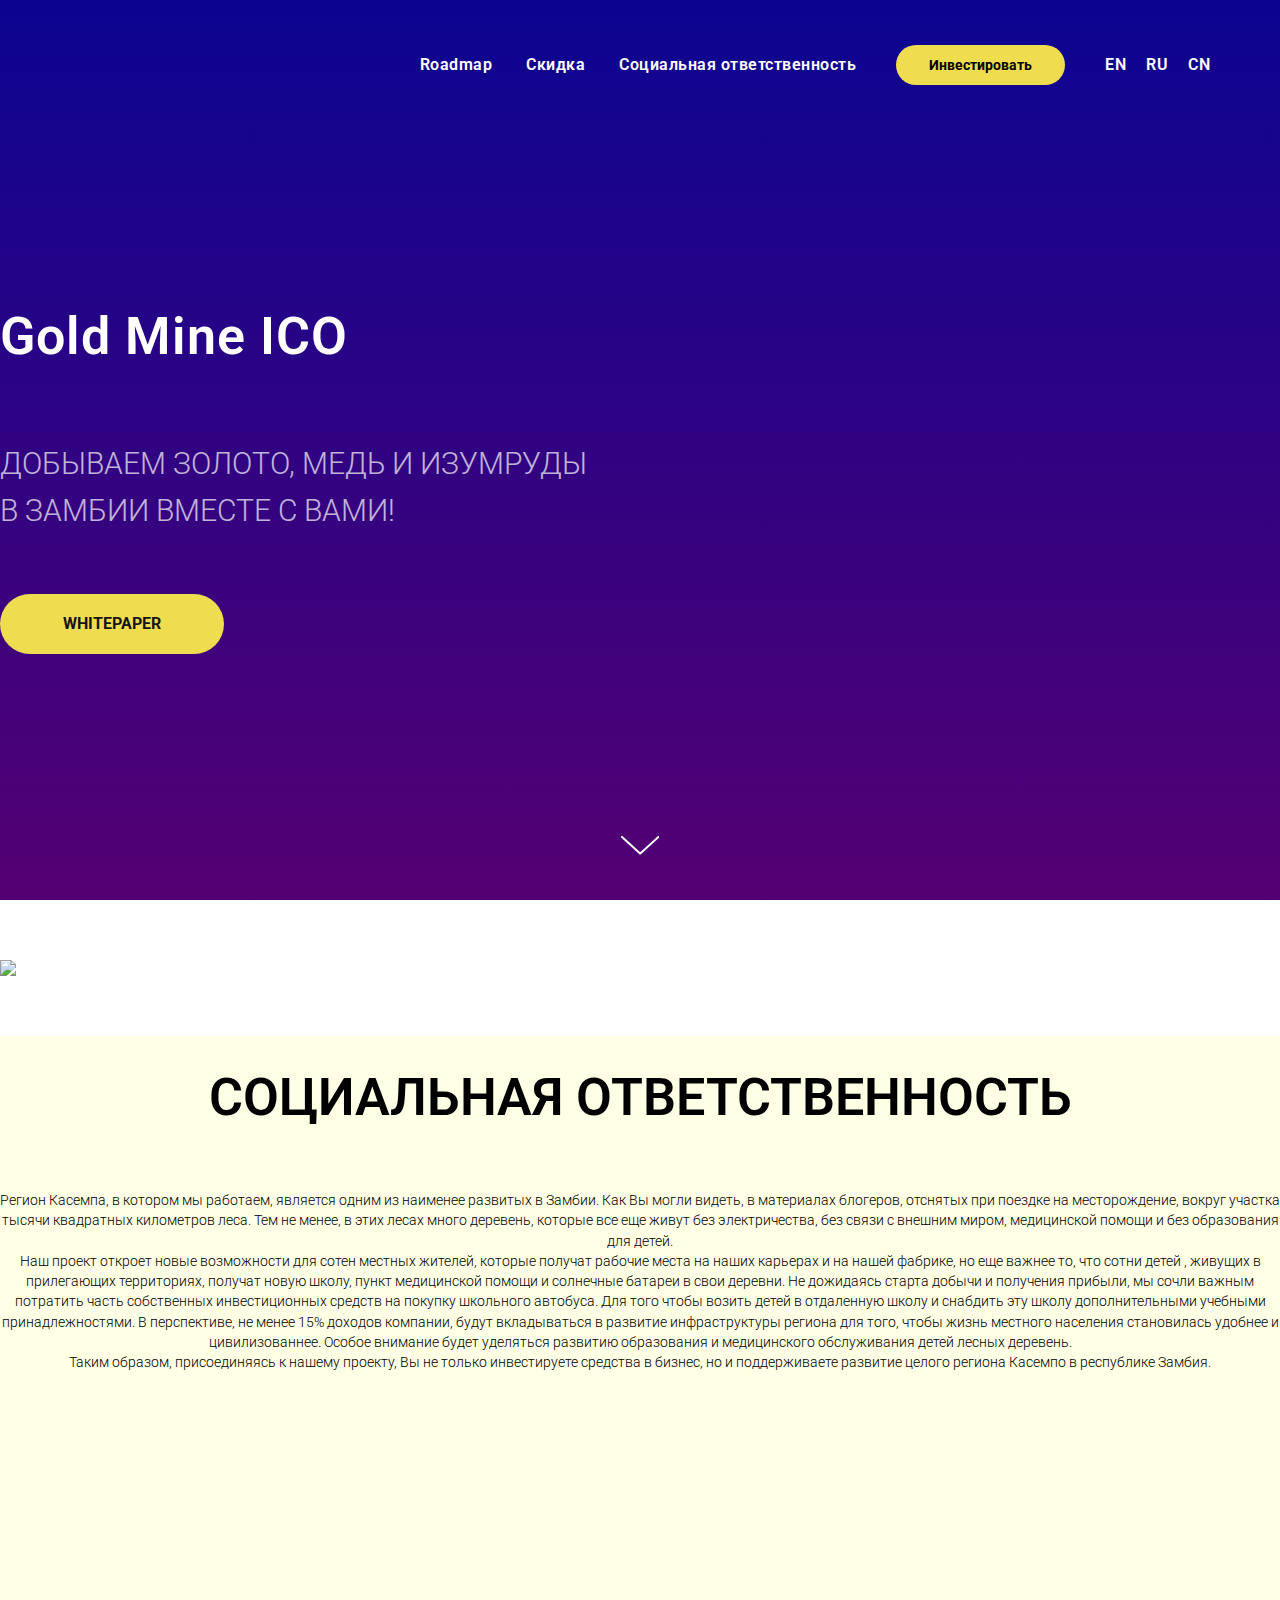
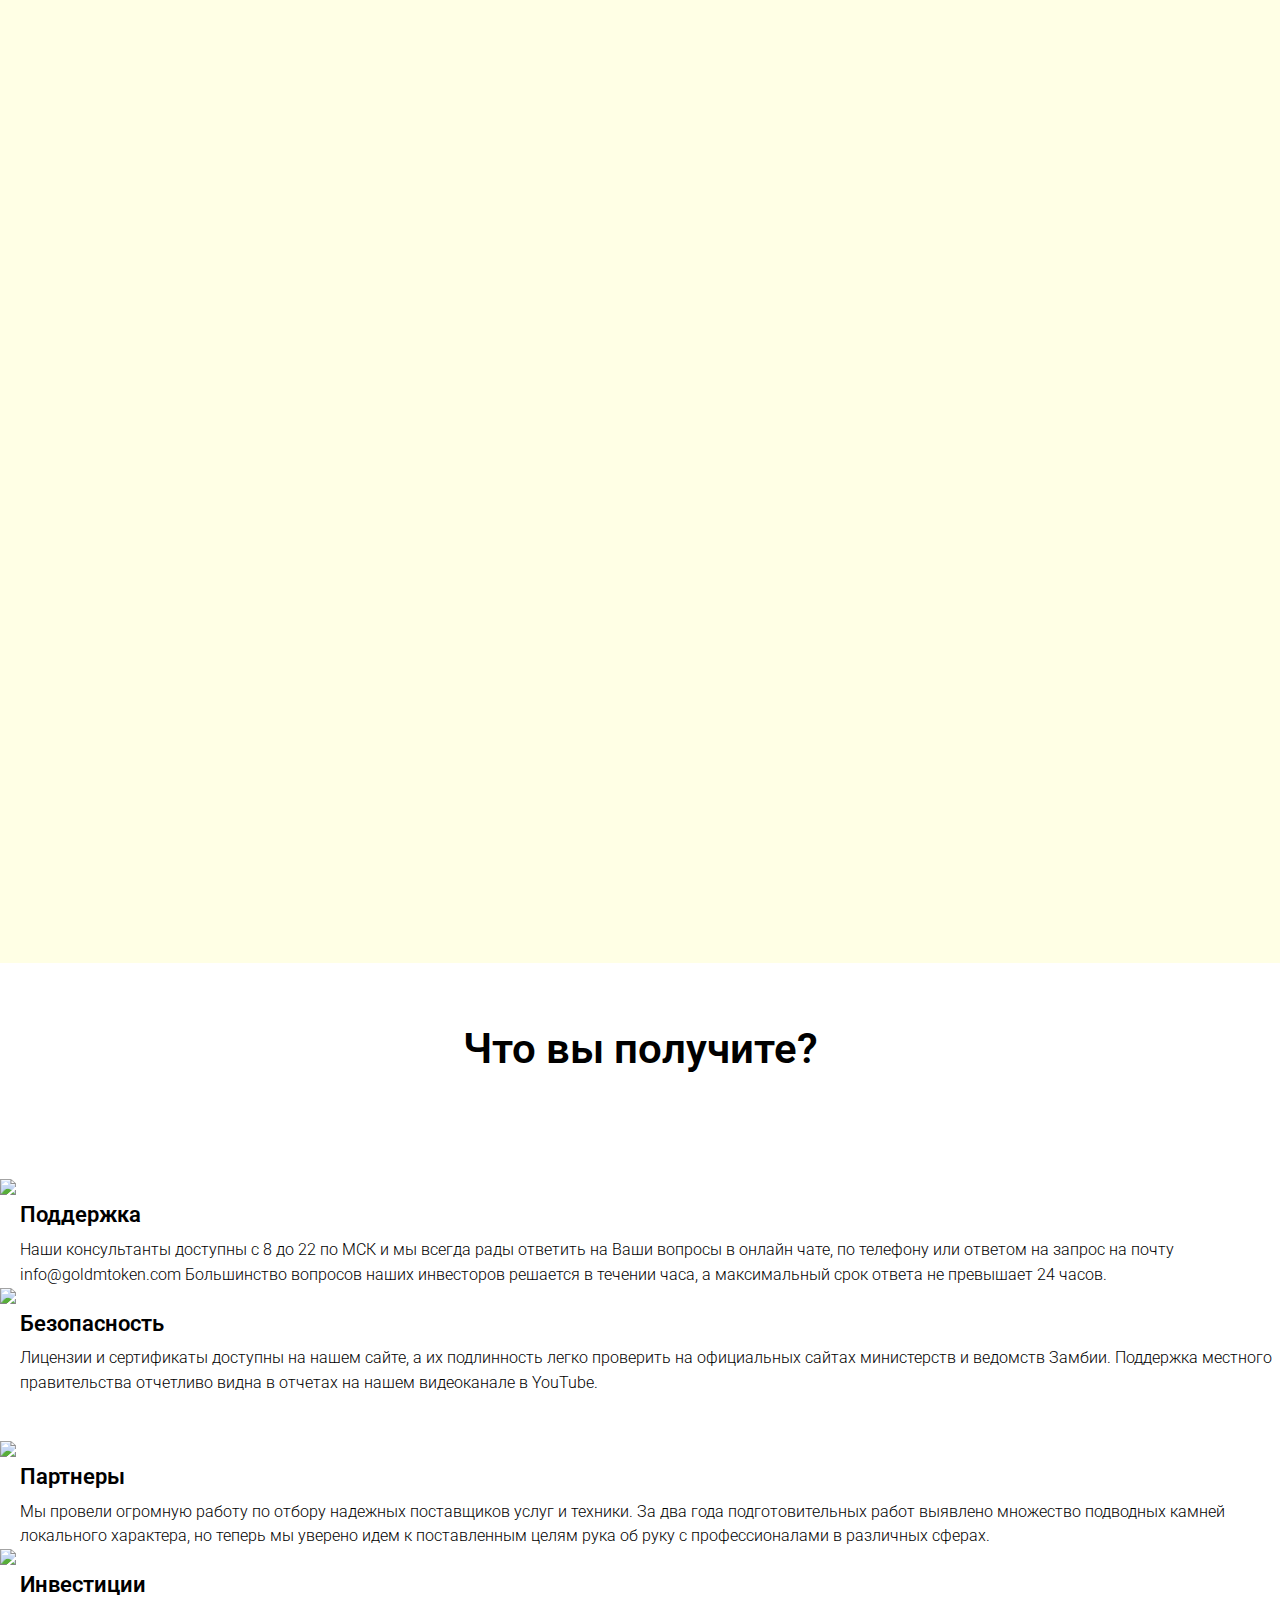
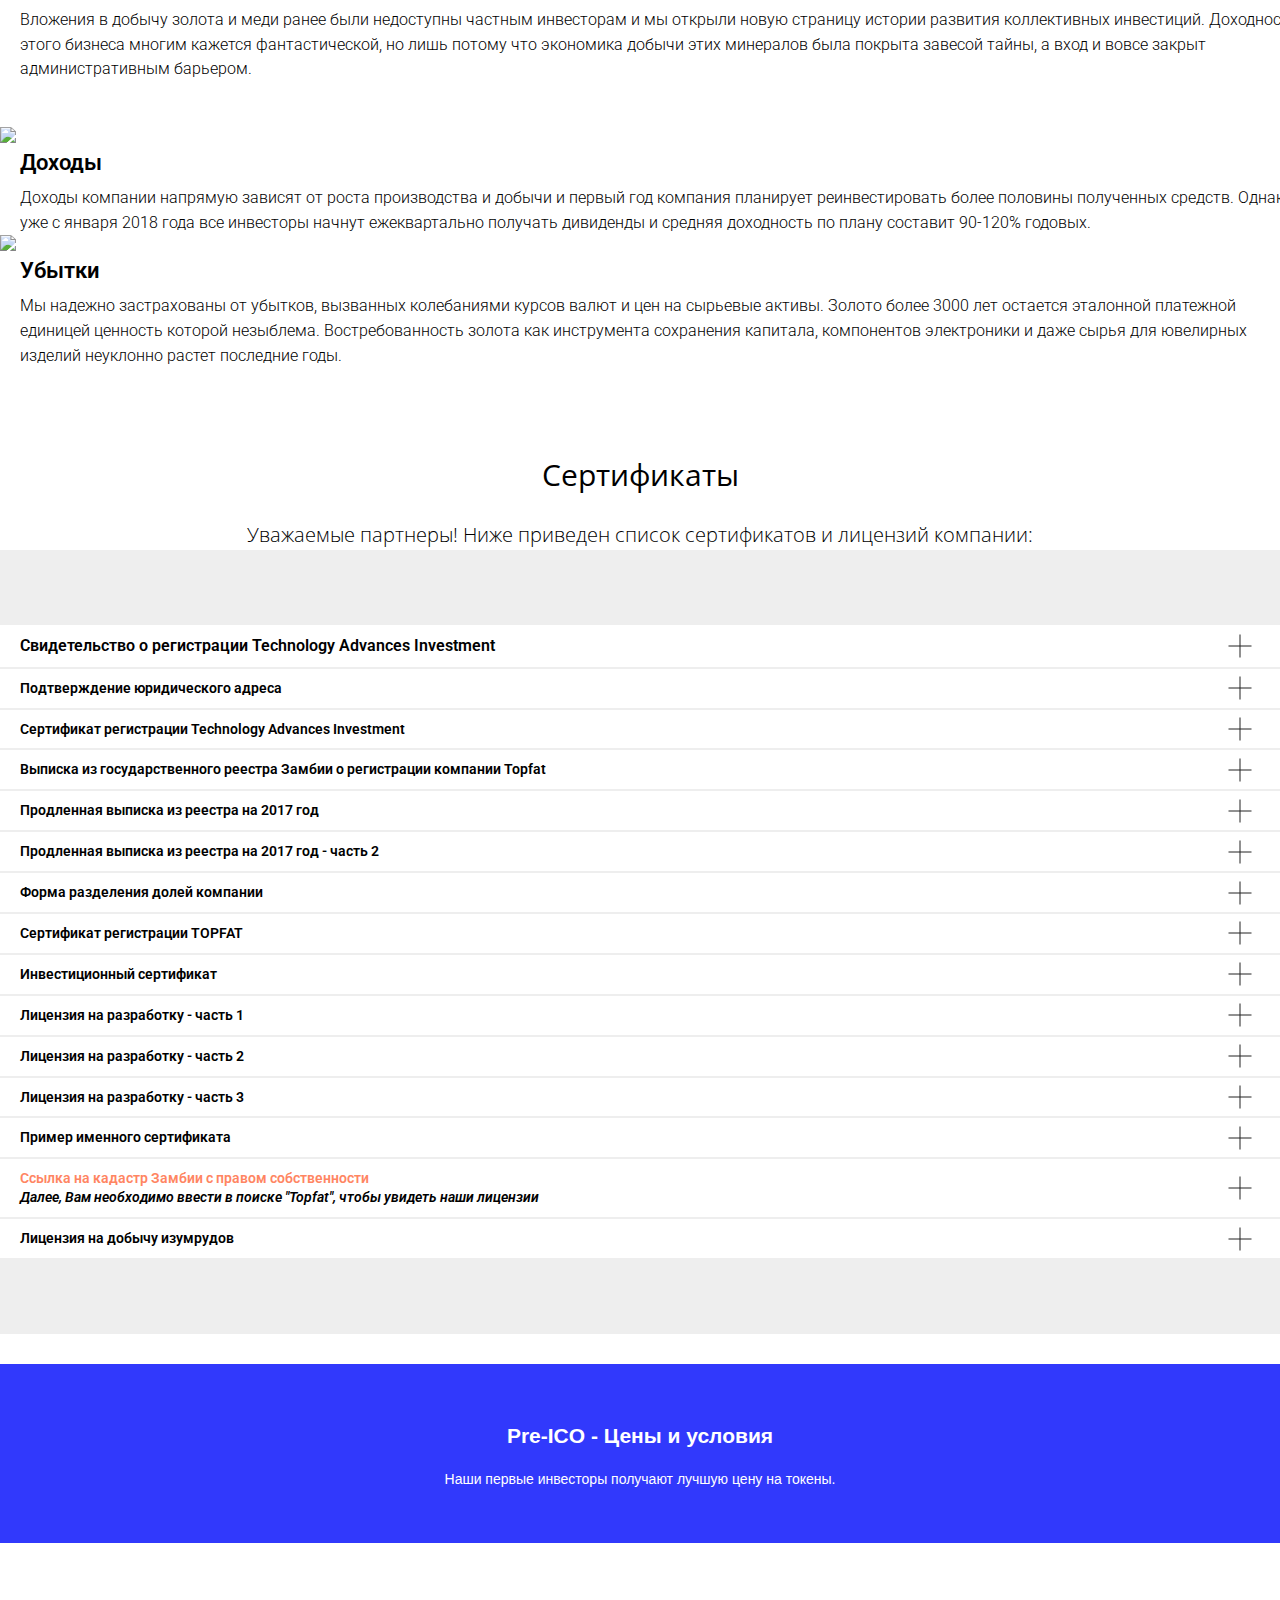
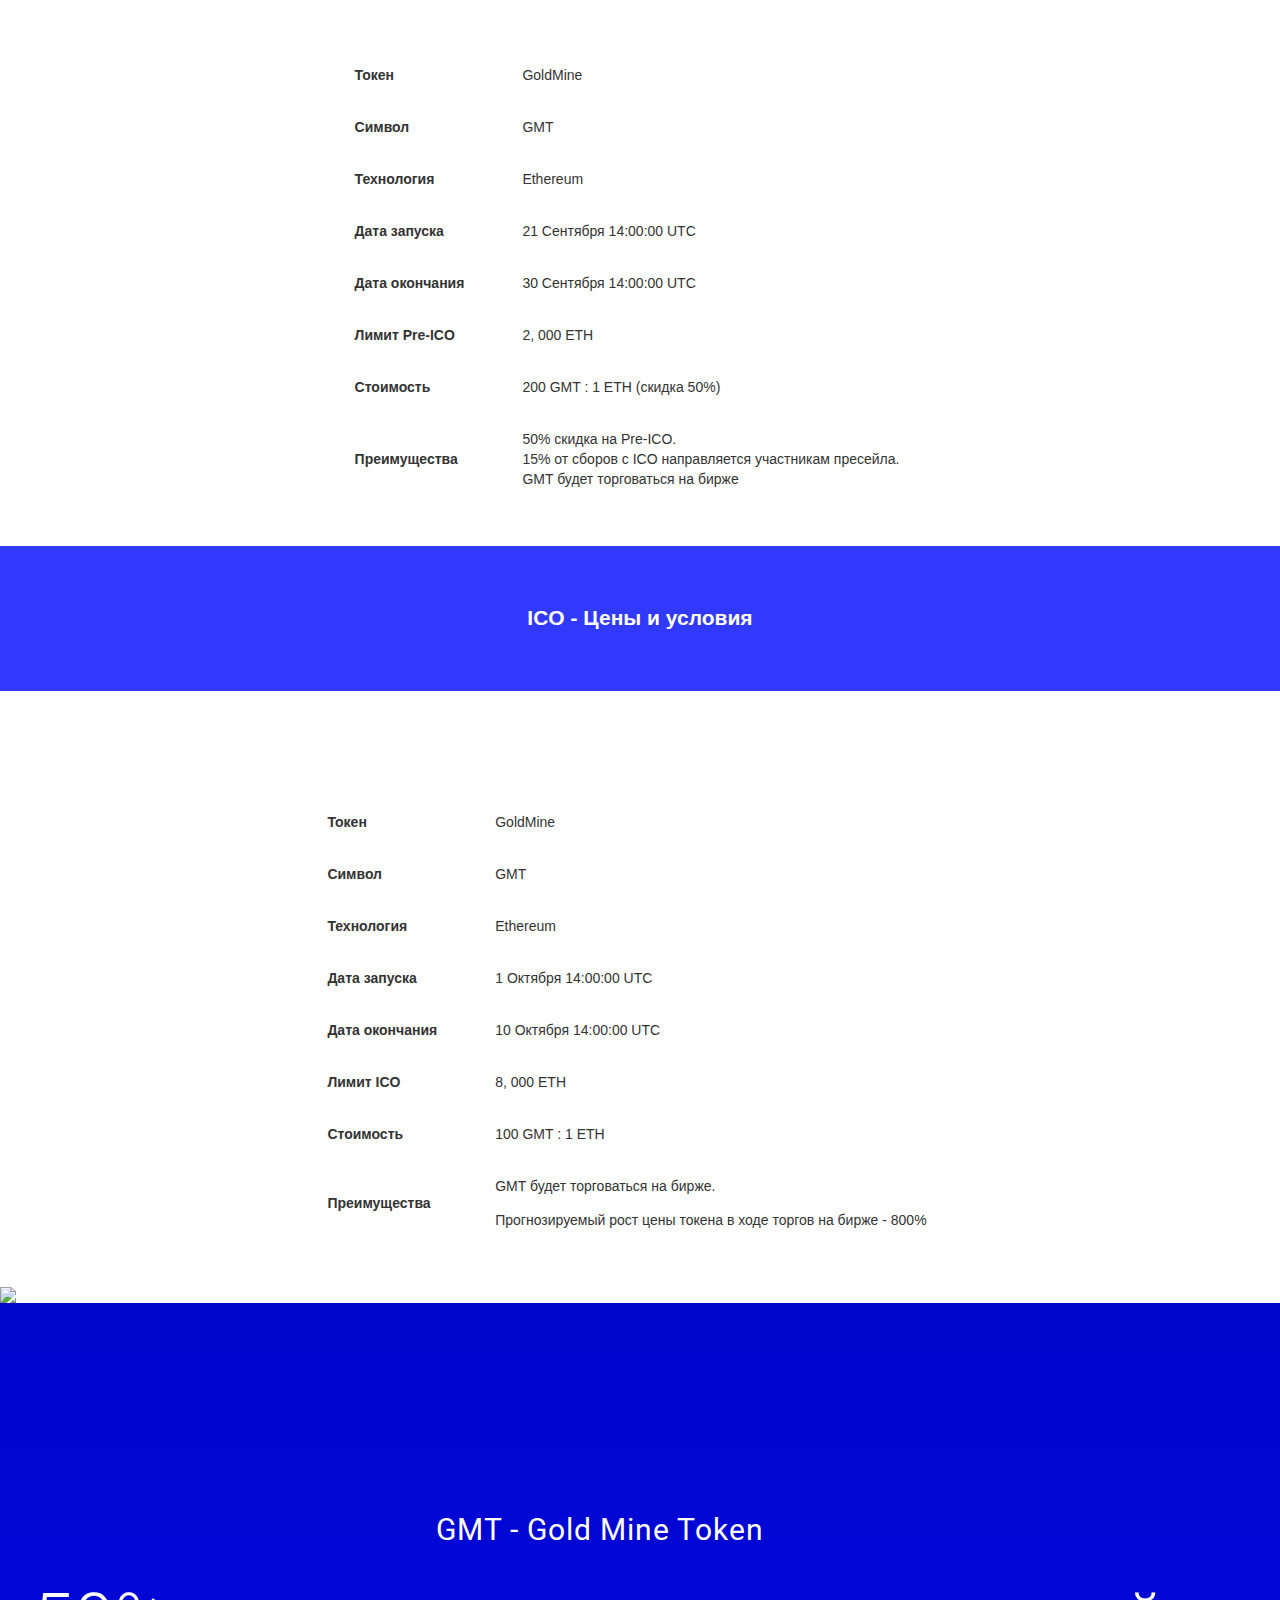
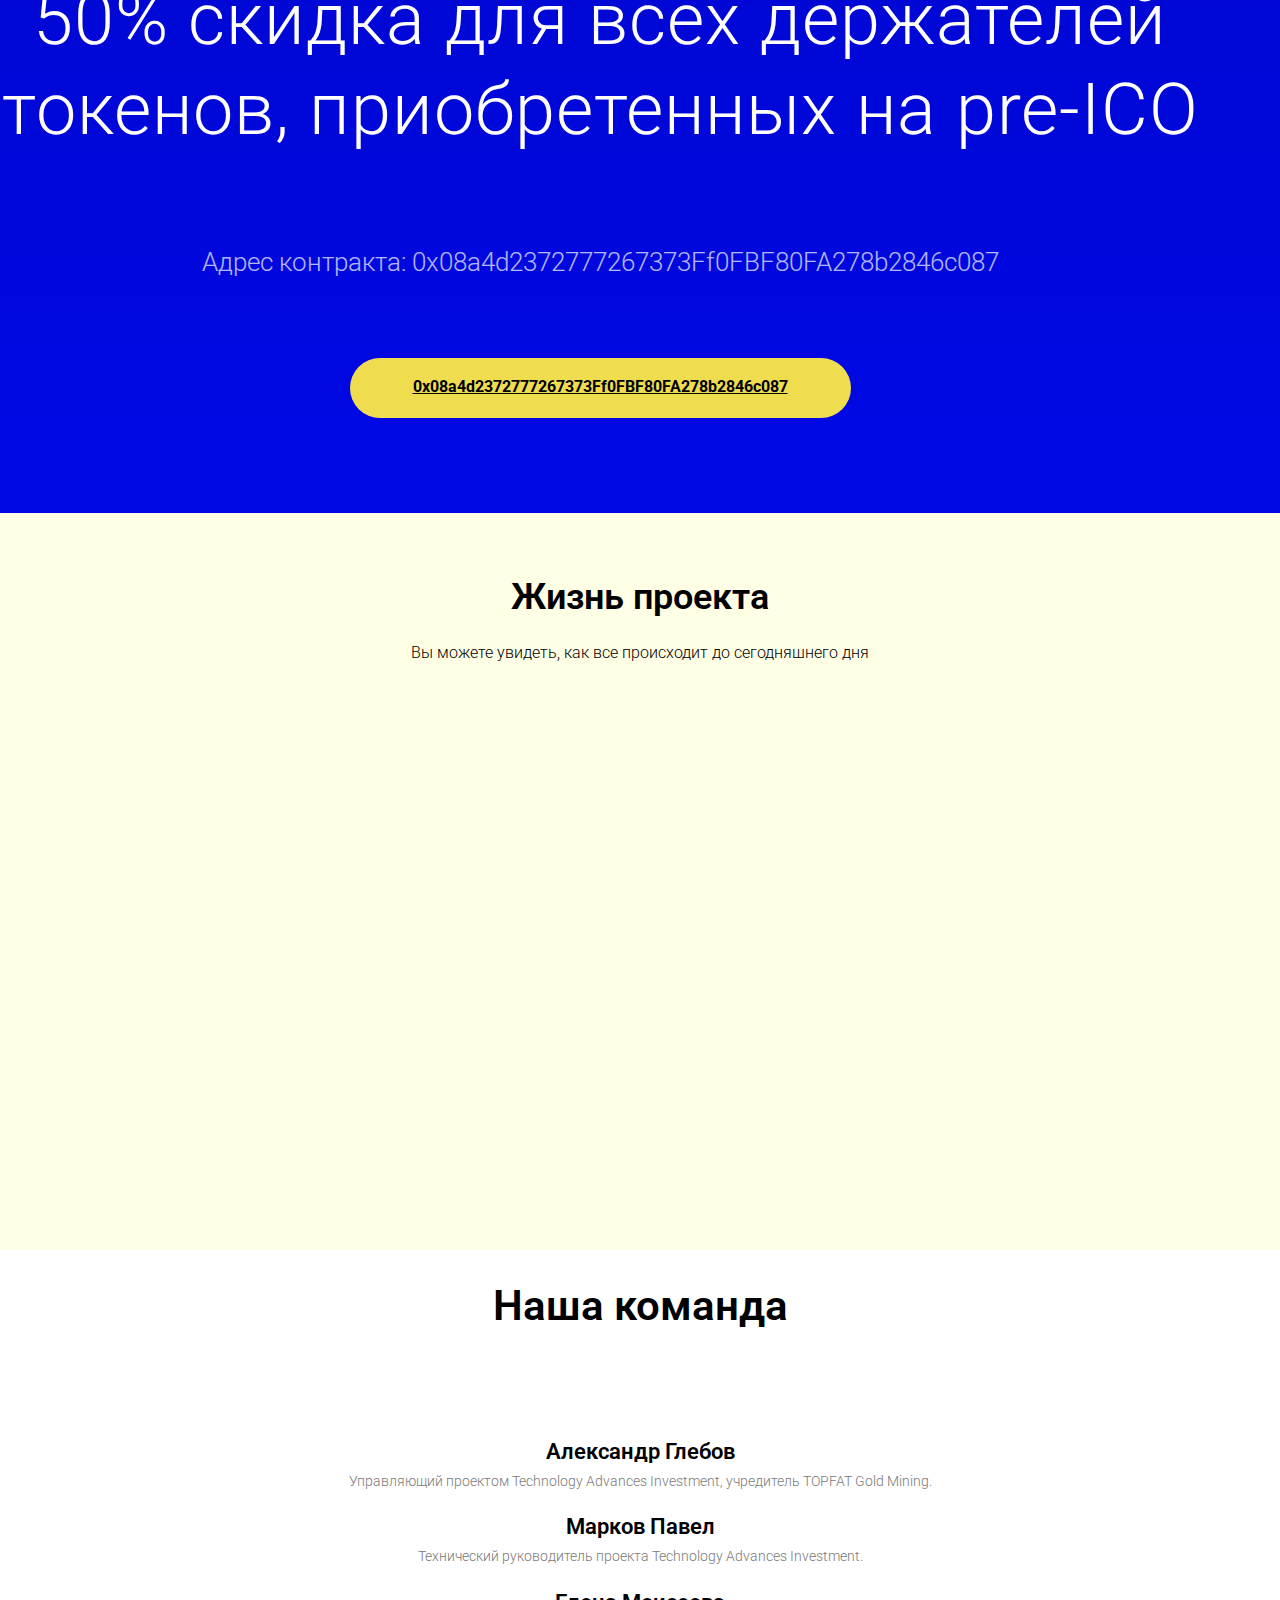
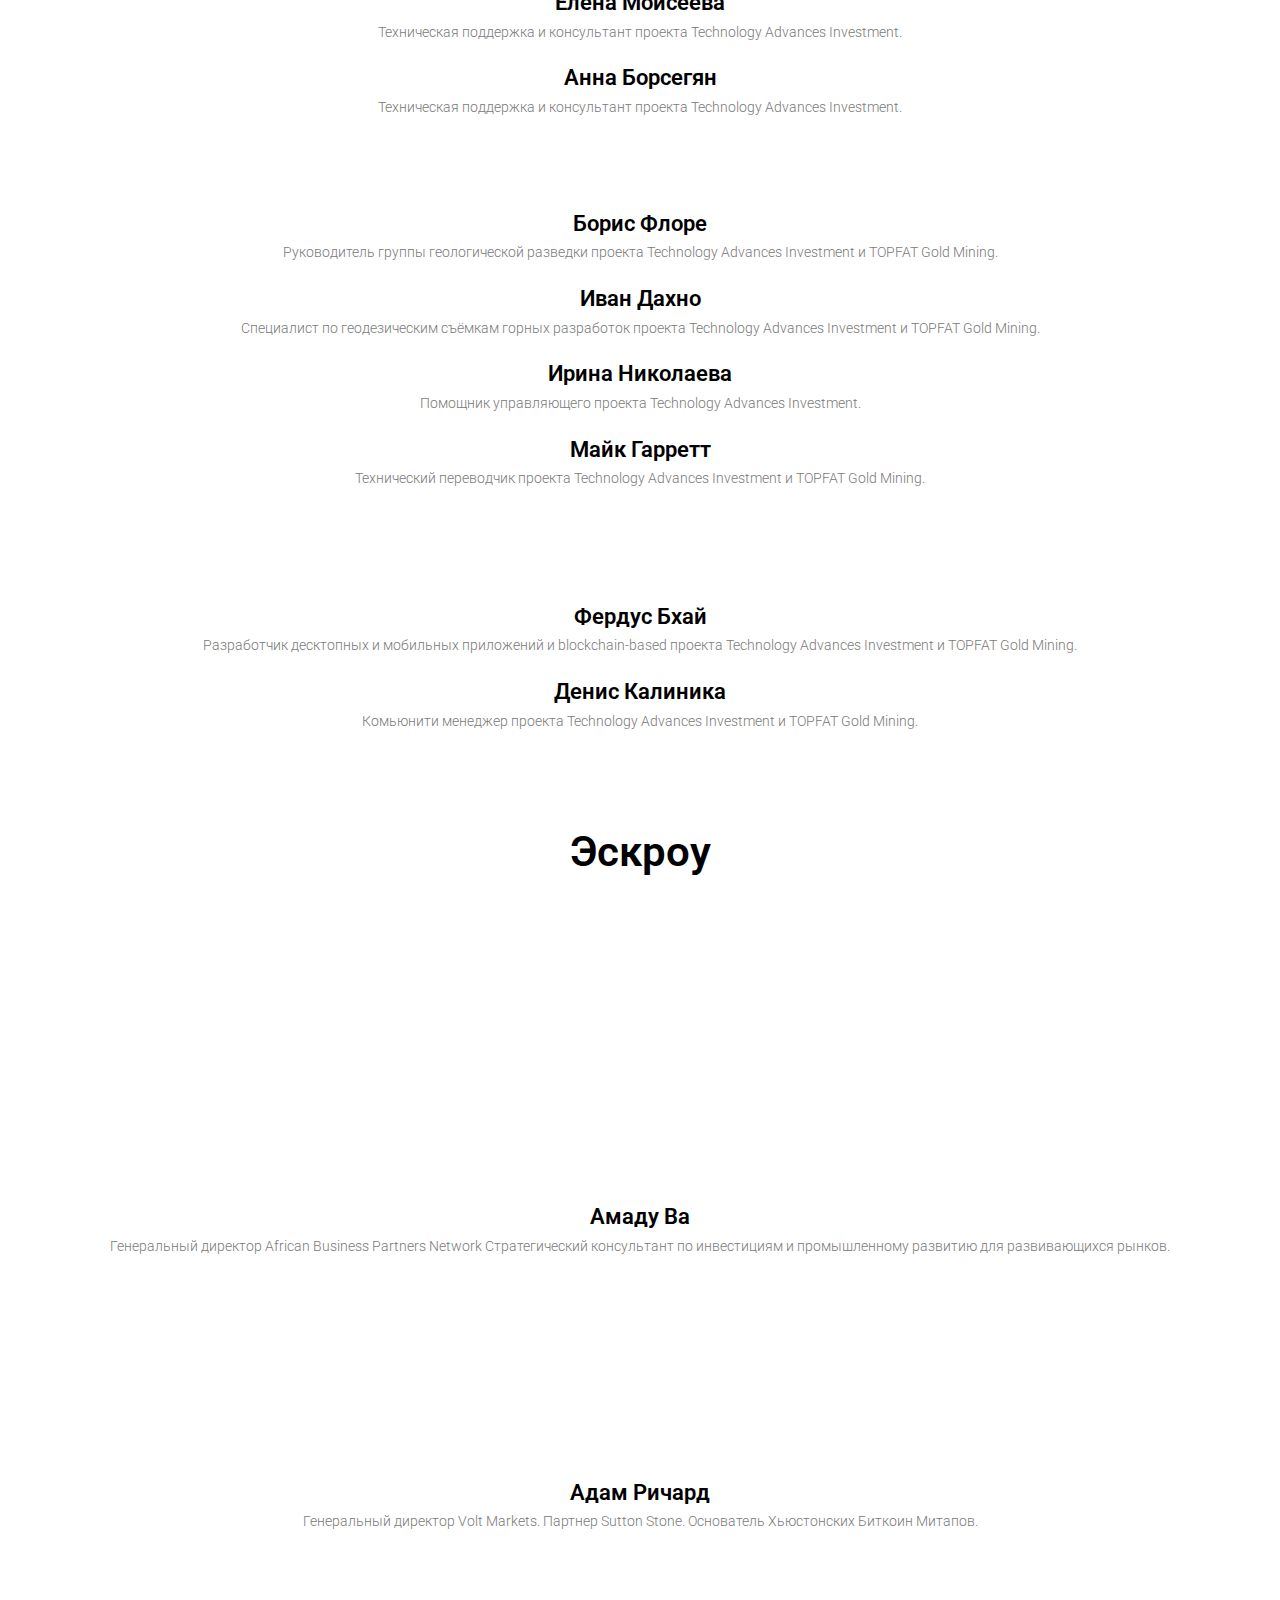
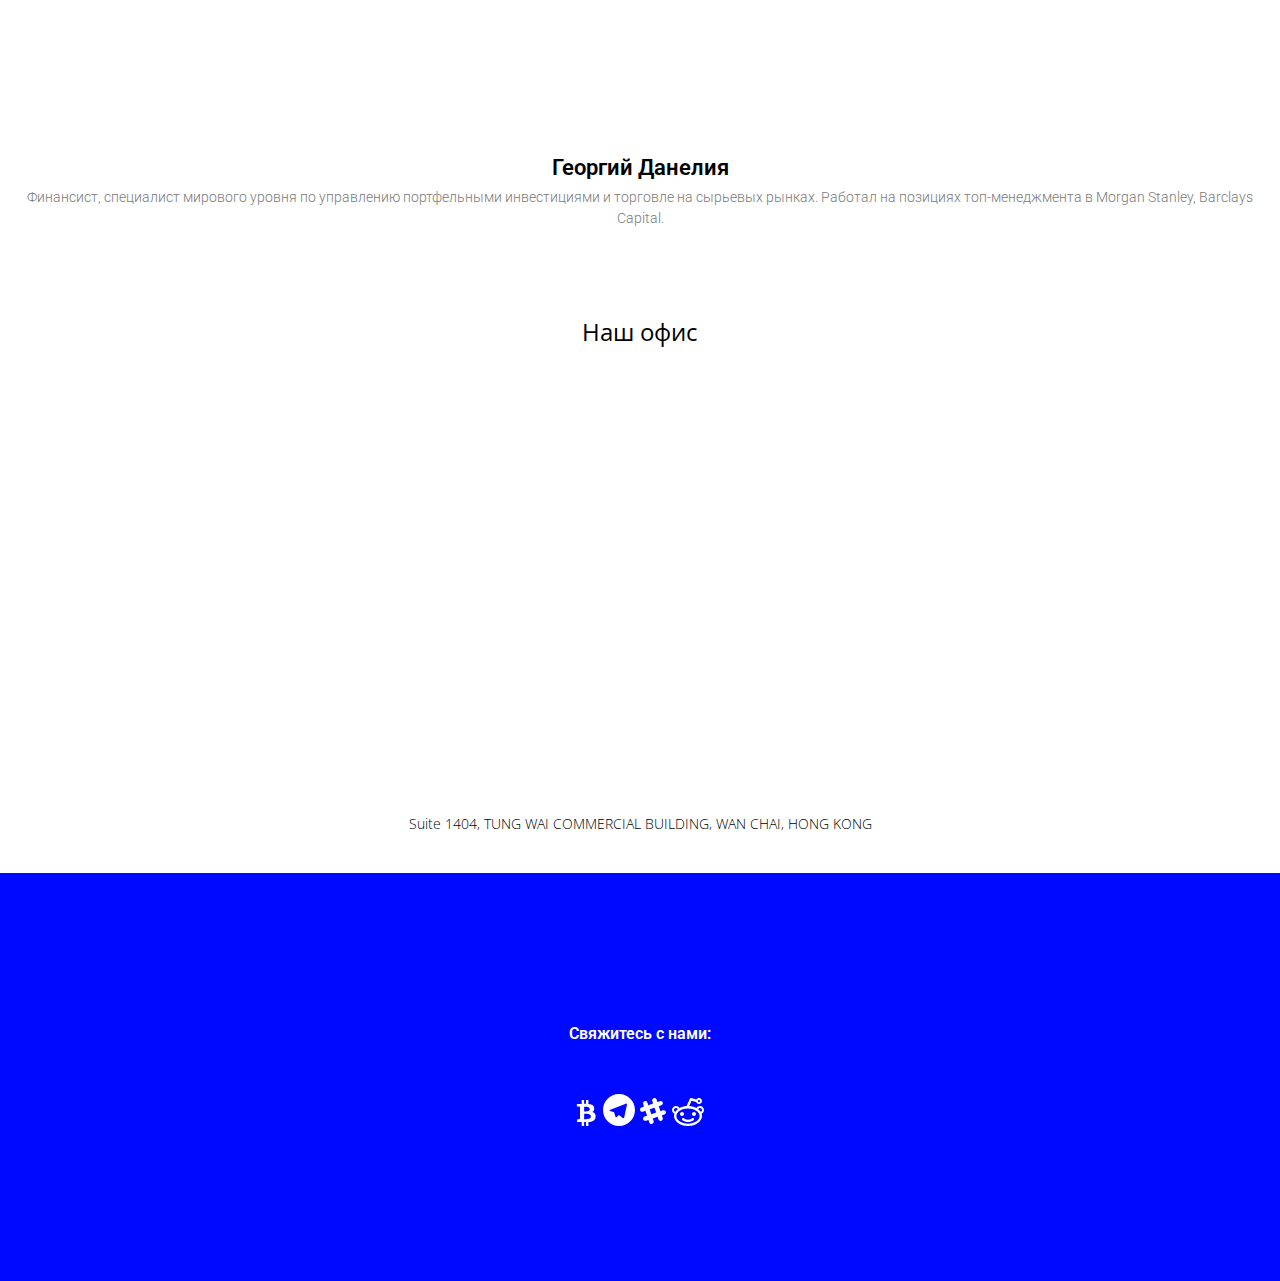
==== commit 1ab483fc: "Update index2.html" ====
--- a/index2.html
+++ b/index2.html
@@ -257,7 +257,9 @@
     </div>
     <!-- /ico -->
  
-</div> </div></div></div><div id="rec30344344" class="r t-rec t-rec_pt_0 t-rec_pb_0" style="padding-top:0px;padding-bottom:0px; " data-record-type="3" ><!-- T107 --><div class="t107"> <div class="t-align_center" itemscope itemtype="http://schema.org/ImageObject"><meta itemprop="image" content="images/tild6463-6631-4831-b461-343637393736__20170825_104628.png"> <img src="images/tild6463-6631-4831-b461-343637393736__-__empty__20170825_104628.png" data-original="images/tild6463-6631-4831-b461-343637393736__20170825_104628.png" class="t107__widthauto t-img" imgfield="img" /> </div> </div></div><div id="rec30344346" class="r t-rec" style=" " data-record-type="215" ><a name="discount" style="font-size:0;"></a></div><div id="rec30344348" class="r t-rec t-rec_pt_0 t-rec_pb_0" style="padding-top:0px;padding-bottom:0px; " data-animationappear="off" data-record-type="205" ><!-- cover --><div class="t-cover" id="recorddiv30344348" bgimgfield="img" style="height:90vh; background-image:url('images/tild3761-3566-4535-a230-306237313835__-__resize__20x__8122335521_5f7ee2ac09_k.jpg');" ><div class="t-cover__carrier" id="coverCarry30344348" data-content-cover-id="30344348" data-content-cover-bg="images/tild3761-3566-4535-a230-306237313835__8122335521_5f7ee2ac09_k.jpg" data-content-cover-height="90vh" data-content-cover-parallax="fixed" style="background-image:url('');height:90vh; "></div> <div class="t-cover__filter" style="height:90vh;background-image: -moz-linear-gradient(top, rgba(0,9,255,0.80), rgba(0,9,255,0.90));background-image: -webkit-linear-gradient(top, rgba(0,9,255,0.80), rgba(0,9,255,0.90));background-image: -o-linear-gradient(top, rgba(0,9,255,0.80), rgba(0,9,255,0.90));background-image: -ms-linear-gradient(top, rgba(0,9,255,0.80), rgba(0,9,255,0.90));background-image: linear-gradient(top, rgba(0,9,255,0.80), rgba(0,9,255,0.90));filter: progid:DXImageTransform.Microsoft.gradient(startColorStr='#330009ff', endColorstr='#190009ff');"></div><div class="t-container"> <div class="t-width t-width_10" style="margin:0 auto;"><div class="t-cover__wrapper t-valign_middle" style="height:90vh; position: relative;z-index:1;"> <div class="t182"> <div data-hook-content="covercontent"> <div class="t182__wrapper"> <h1 class="t182__title t-title t-title_xl " style="" field="title"><div style="line-height:90px;" data-customstyle="yes"><span style="font-weight: 300;"><strong><span style="font-size: 30px;" data-redactor-tag="span">GMT - Gold Mine Token</span><br /></strong>50% скидка для всех держателей токенов, приобретенных на pre-ICO. Адрес контракта: 0x08a4d2372777267373Ff0FBF80FA278b2846c087<br /></span></div></h1> <div class="t182__descr t-descr t-descr_lg " style="opacity:0.70;" field="descr"><div style="font-size:26px;" data-customstyle="yes"><div style="font-size:26px;" data-customstyle="yes"></div></div></div> <div class="t182__buttons"> <a href="#popup:infoblock" target="" class="t-btn " style="color:#000000;background-color:#f0dd4f;border-radius:30px; -moz-border-radius:30px; -webkit-border-radius:30px;"><table style="width:100%; height:100%;"><tr><td>0x08a4d2372777267373Ff0FBF80FA278b2846c087</td></tr></table></a> </div> </div> </div> </div> </div> </div> </div> </div> </div><div id="rec30344350" class="r t-rec" style=" " data-record-type="390" ><div class="t390"> <div class="t-popup" data-tooltip-hook="#popup:infoblock" > <div class="t-popup__close"> <div class="t-popup__close-wrapper"> <svg class="t-popup__close-icon" width="23px" height="23px" viewBox="0 0 23 23" version="1.1" xmlns="http://www.w3.org/2000/svg" xmlns:xlink="http://www.w3.org/1999/xlink"> <g stroke="none" stroke-width="1" fill="#fff" fill-rule="evenodd"> <rect transform="translate(11.313708, 11.313708) rotate(-45.000000) translate(-11.313708, -11.313708) " x="10.3137085" y="-3.6862915" width="2" height="30"></rect> <rect transform="translate(11.313708, 11.313708) rotate(-315.000000) translate(-11.313708, -11.313708) " x="10.3137085" y="-3.6862915" width="2" height="30"></rect> </g> </svg> </div> </div> <div class="t-popup__container t-width t-width_6" style="background-color: #fbfbf9;"> <div class="t390__wrapper t-align_center"> <div class="t390__title t-heading t-heading_lg"><!DOCTYPE html><html> <head><meta charset="utf-8" /><meta http-equiv="Content-Type" content="text/html; charset=utf-8" /><meta name="viewport" content="width=device-width, initial-scale=1.0" /><title>Gold Mine ICO RU</title><meta property="og:url" content="gmtru" /><meta property="og:title" content="Gold Mine ICO RU" /><meta property="og:description" content="" /><meta property="og:type" content="website" /><meta property="og:image" content="images/roadmap.png" /><meta property="fb:app_id" content="257953674358265" /><meta name="format-detection" content="telephone=no" /><meta http-equiv="x-dns-prefetch-control" content="on"><link rel="canonical" href="gmtru"><!-- Assets --><link rel="stylesheet" href="css/tilda-grid-3.0.min.css" type="text/css" media="all" /><link rel="stylesheet" href="css/tilda-blocks-2.12.css?t=1504595545" type="text/css" media="all" /><link rel="stylesheet" href="css/tilda-slds-1.4.min.css" type="text/css" media="all" /><link rel="stylesheet" href="css/tilda-zoom-2.0.min.css" type="text/css" media="all" /><link rel="stylesheet" href="css/tilda-popup-1.1.min.css" type="text/css" media="all" /><script src="js/jquery-1.10.2.min.js"></script><script src="js/tilda-scripts-2.8.min.js"></script><script src="js/tilda-blocks-2.7.js?t=1504595545"></script><script src="js/tilda-slds-1.4.min.js"></script><script src="js/hammer.min.js"></script><script src="js/tilda-zoom-2.0.min.js"></script><script src="js/tilda-map-1.0.min.js"></script><script src="js/lazyload-1.3.min.js"></script>
+</div> </div></div></div><div id="rec30344344" class="r t-rec t-rec_pt_0 t-rec_pb_0" style="padding-top:0px;padding-bottom:0px; " data-record-type="3" ><!-- T107 --><div class="t107"> <div class="t-align_center" itemscope itemtype="http://schema.org/ImageObject"><meta itemprop="image" content="images/tild6463-6631-4831-b461-343637393736__20170825_104628.png"> <img src="images/tild6463-6631-4831-b461-343637393736__-__empty__20170825_104628.png" data-original="images/tild6463-6631-4831-b461-343637393736__20170825_104628.png" class="t107__widthauto t-img" imgfield="img" /> </div> </div></div><div id="rec30344346" class="r t-rec" style=" " data-record-type="215" ><a name="discount" style="font-size:0;"></a></div><div id="rec30344348" class="r t-rec t-rec_pt_0 t-rec_pb_0" style="padding-top:0px;padding-bottom:0px; " data-animationappear="off" data-record-type="205" ><!-- cover --><div class="t-cover" id="recorddiv30344348" bgimgfield="img" style="height:90vh; background-image:url('images/tild3761-3566-4535-a230-306237313835__-__resize__20x__8122335521_5f7ee2ac09_k.jpg');" ><div class="t-cover__carrier" id="coverCarry30344348" data-content-cover-id="30344348" data-content-cover-bg="images/tild3761-3566-4535-a230-306237313835__8122335521_5f7ee2ac09_k.jpg" data-content-cover-height="90vh" data-content-cover-parallax="fixed" style="background-image:url('');height:90vh; "></div> <div class="t-cover__filter" style="height:90vh;background-image: -moz-linear-gradient(top, rgba(0,9,255,0.80), rgba(0,9,255,0.90));background-image: -webkit-linear-gradient(top, rgba(0,9,255,0.80), rgba(0,9,255,0.90));background-image: -o-linear-gradient(top, rgba(0,9,255,0.80), rgba(0,9,255,0.90));background-image: -ms-linear-gradient(top, rgba(0,9,255,0.80), rgba(0,9,255,0.90));background-image: linear-gradient(top, rgba(0,9,255,0.80), rgba(0,9,255,0.90));filter: progid:DXImageTransform.Microsoft.gradient(startColorStr='#330009ff', endColorstr='#190009ff');"></div><div class="t-container"> <div class="t-width t-width_10" style="margin:0 auto;"><div class="t-cover__wrapper t-valign_middle" style="height:90vh; position: relative;z-index:1;"> <div class="t182"> <div data-hook-content="covercontent"> <div class="t182__wrapper"> <h1 class="t182__title t-title t-title_xl " style="" field="title"><div style="line-height:90px;" data-customstyle="yes"><span style="font-weight: 300;"><strong><span style="font-size: 30px;" data-redactor-tag="span">GMT - Gold Mine Token</span><br /></strong>50% скидка для всех держателей токенов, приобретенных на pre-ICO<br /></span></div></h1> <div class="t182__descr t-descr t-descr_lg " style="opacity:0.70;" field="descr"><div style="font-size:26px;" data-customstyle="yes"><div style="font-size:26px;" data-customstyle="yes">Адрес контракта: 0x08a4d2372777267373Ff0FBF80FA278b2846c087
+
+</div></div></div> <div class="t182__buttons"> <a href="#popup:infoblock" target="" class="t-btn " style="color:#000000;background-color:#f0dd4f;border-radius:30px; -moz-border-radius:30px; -webkit-border-radius:30px;"><table style="width:100%; height:100%;"><tr><td>0x08a4d2372777267373Ff0FBF80FA278b2846c087</td></tr></table></a> </div> </div> </div> </div> </div> </div> </div> </div> </div><div id="rec30344350" class="r t-rec" style=" " data-record-type="390" ><div class="t390"> <div class="t-popup" data-tooltip-hook="#popup:infoblock" > <div class="t-popup__close"> <div class="t-popup__close-wrapper"> <svg class="t-popup__close-icon" width="23px" height="23px" viewBox="0 0 23 23" version="1.1" xmlns="http://www.w3.org/2000/svg" xmlns:xlink="http://www.w3.org/1999/xlink"> <g stroke="none" stroke-width="1" fill="#fff" fill-rule="evenodd"> <rect transform="translate(11.313708, 11.313708) rotate(-45.000000) translate(-11.313708, -11.313708) " x="10.3137085" y="-3.6862915" width="2" height="30"></rect> <rect transform="translate(11.313708, 11.313708) rotate(-315.000000) translate(-11.313708, -11.313708) " x="10.3137085" y="-3.6862915" width="2" height="30"></rect> </g> </svg> </div> </div> <div class="t-popup__container t-width t-width_6" style="background-color: #fbfbf9;"> <div class="t390__wrapper t-align_center"> <div class="t390__title t-heading t-heading_lg"><!DOCTYPE html><html> <head><meta charset="utf-8" /><meta http-equiv="Content-Type" content="text/html; charset=utf-8" /><meta name="viewport" content="width=device-width, initial-scale=1.0" /><title>Gold Mine ICO RU</title><meta property="og:url" content="gmtru" /><meta property="og:title" content="Gold Mine ICO RU" /><meta property="og:description" content="" /><meta property="og:type" content="website" /><meta property="og:image" content="images/roadmap.png" /><meta property="fb:app_id" content="257953674358265" /><meta name="format-detection" content="telephone=no" /><meta http-equiv="x-dns-prefetch-control" content="on"><link rel="canonical" href="gmtru"><!-- Assets --><link rel="stylesheet" href="css/tilda-grid-3.0.min.css" type="text/css" media="all" /><link rel="stylesheet" href="css/tilda-blocks-2.12.css?t=1504595545" type="text/css" media="all" /><link rel="stylesheet" href="css/tilda-slds-1.4.min.css" type="text/css" media="all" /><link rel="stylesheet" href="css/tilda-zoom-2.0.min.css" type="text/css" media="all" /><link rel="stylesheet" href="css/tilda-popup-1.1.min.css" type="text/css" media="all" /><script src="js/jquery-1.10.2.min.js"></script><script src="js/tilda-scripts-2.8.min.js"></script><script src="js/tilda-blocks-2.7.js?t=1504595545"></script><script src="js/tilda-slds-1.4.min.js"></script><script src="js/hammer.min.js"></script><script src="js/tilda-zoom-2.0.min.js"></script><script src="js/tilda-map-1.0.min.js"></script><script src="js/lazyload-1.3.min.js"></script>
 <!-- Facebook Pixel Code -->
 <script>
   !function(f,b,e,v,n,t,s)
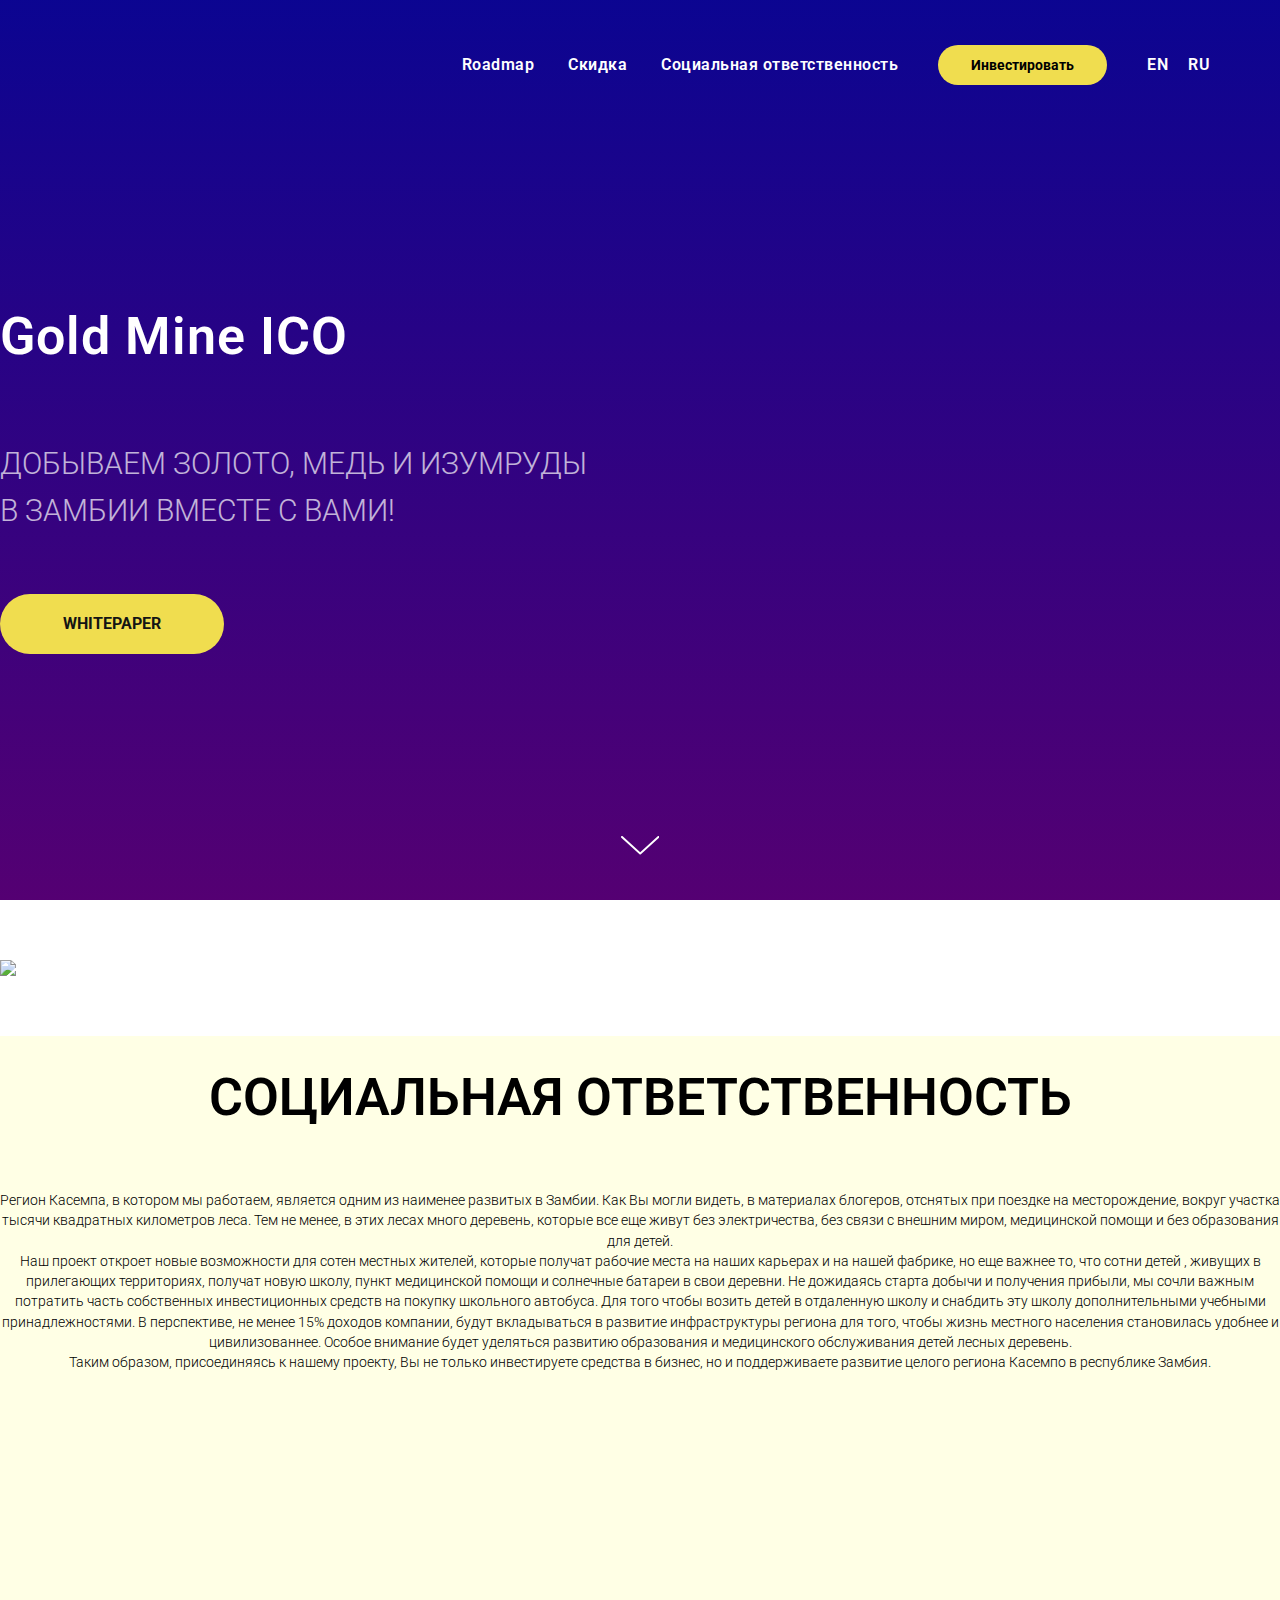
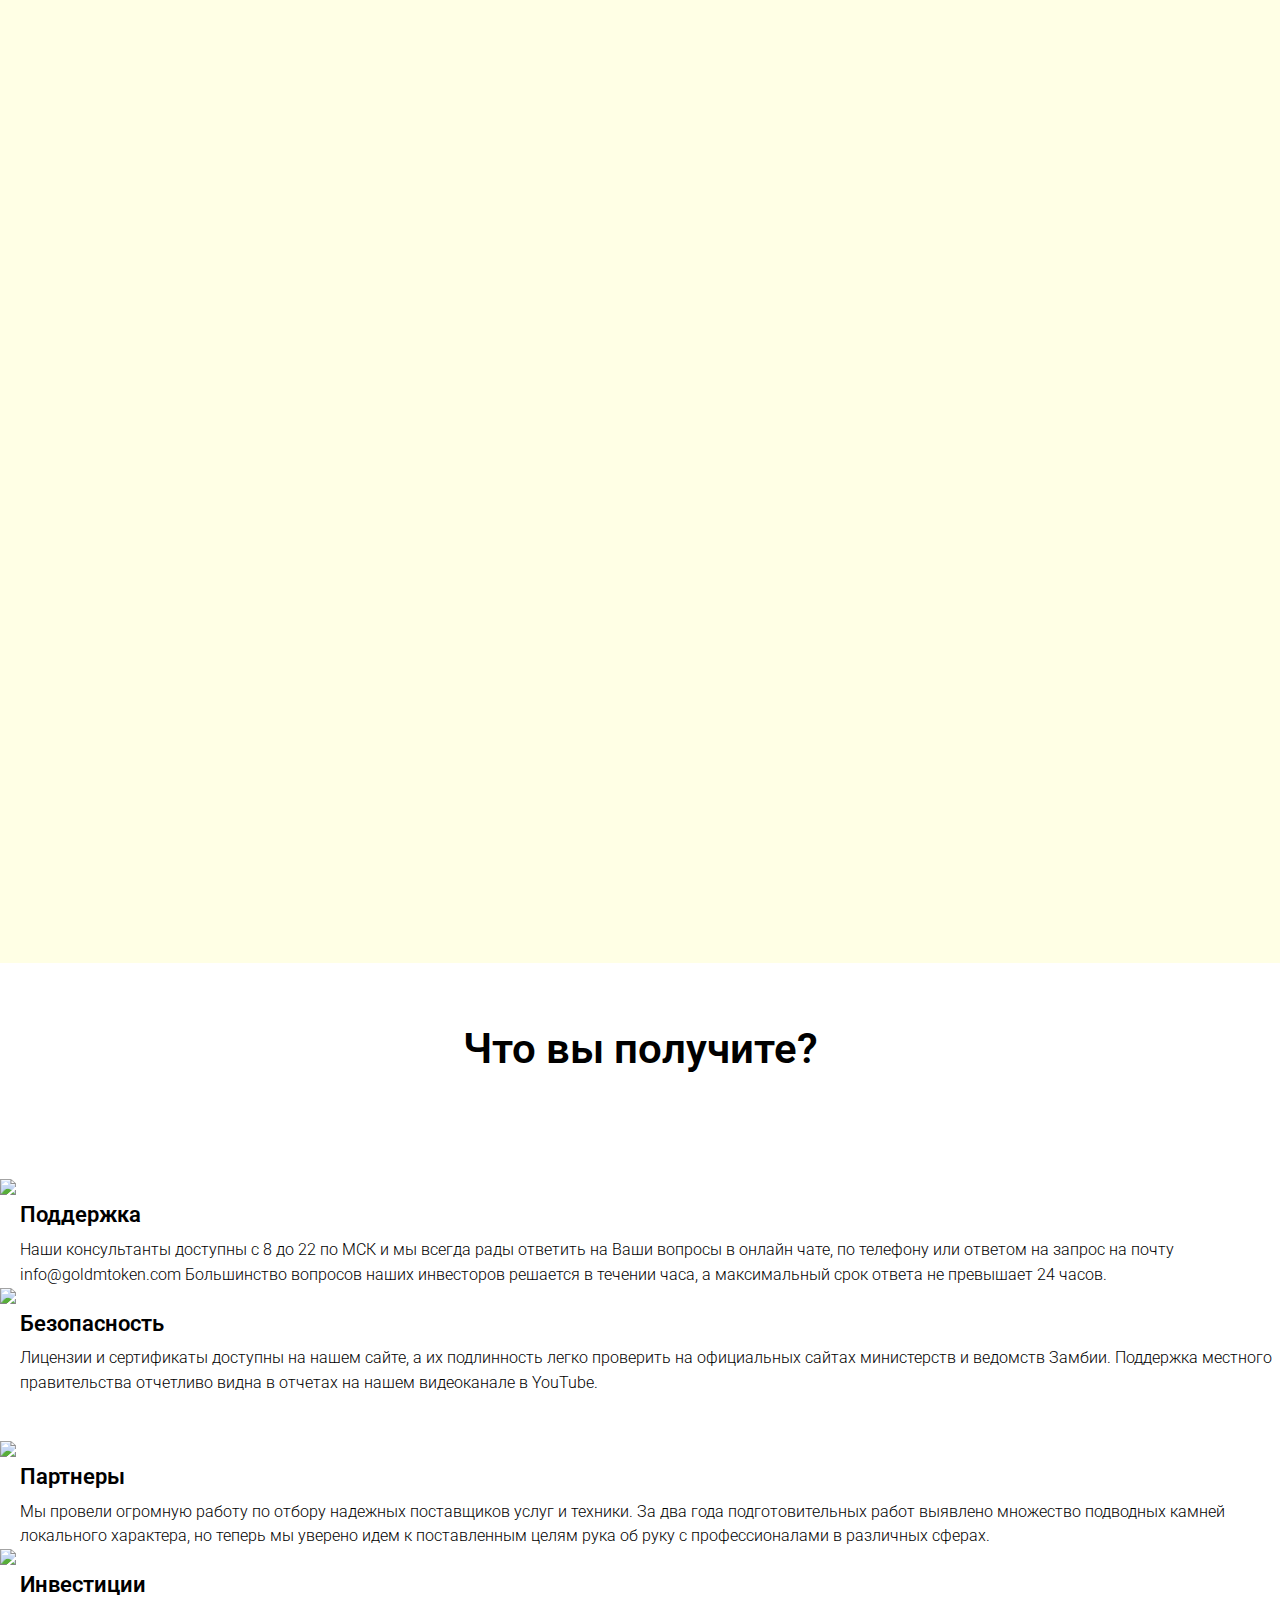
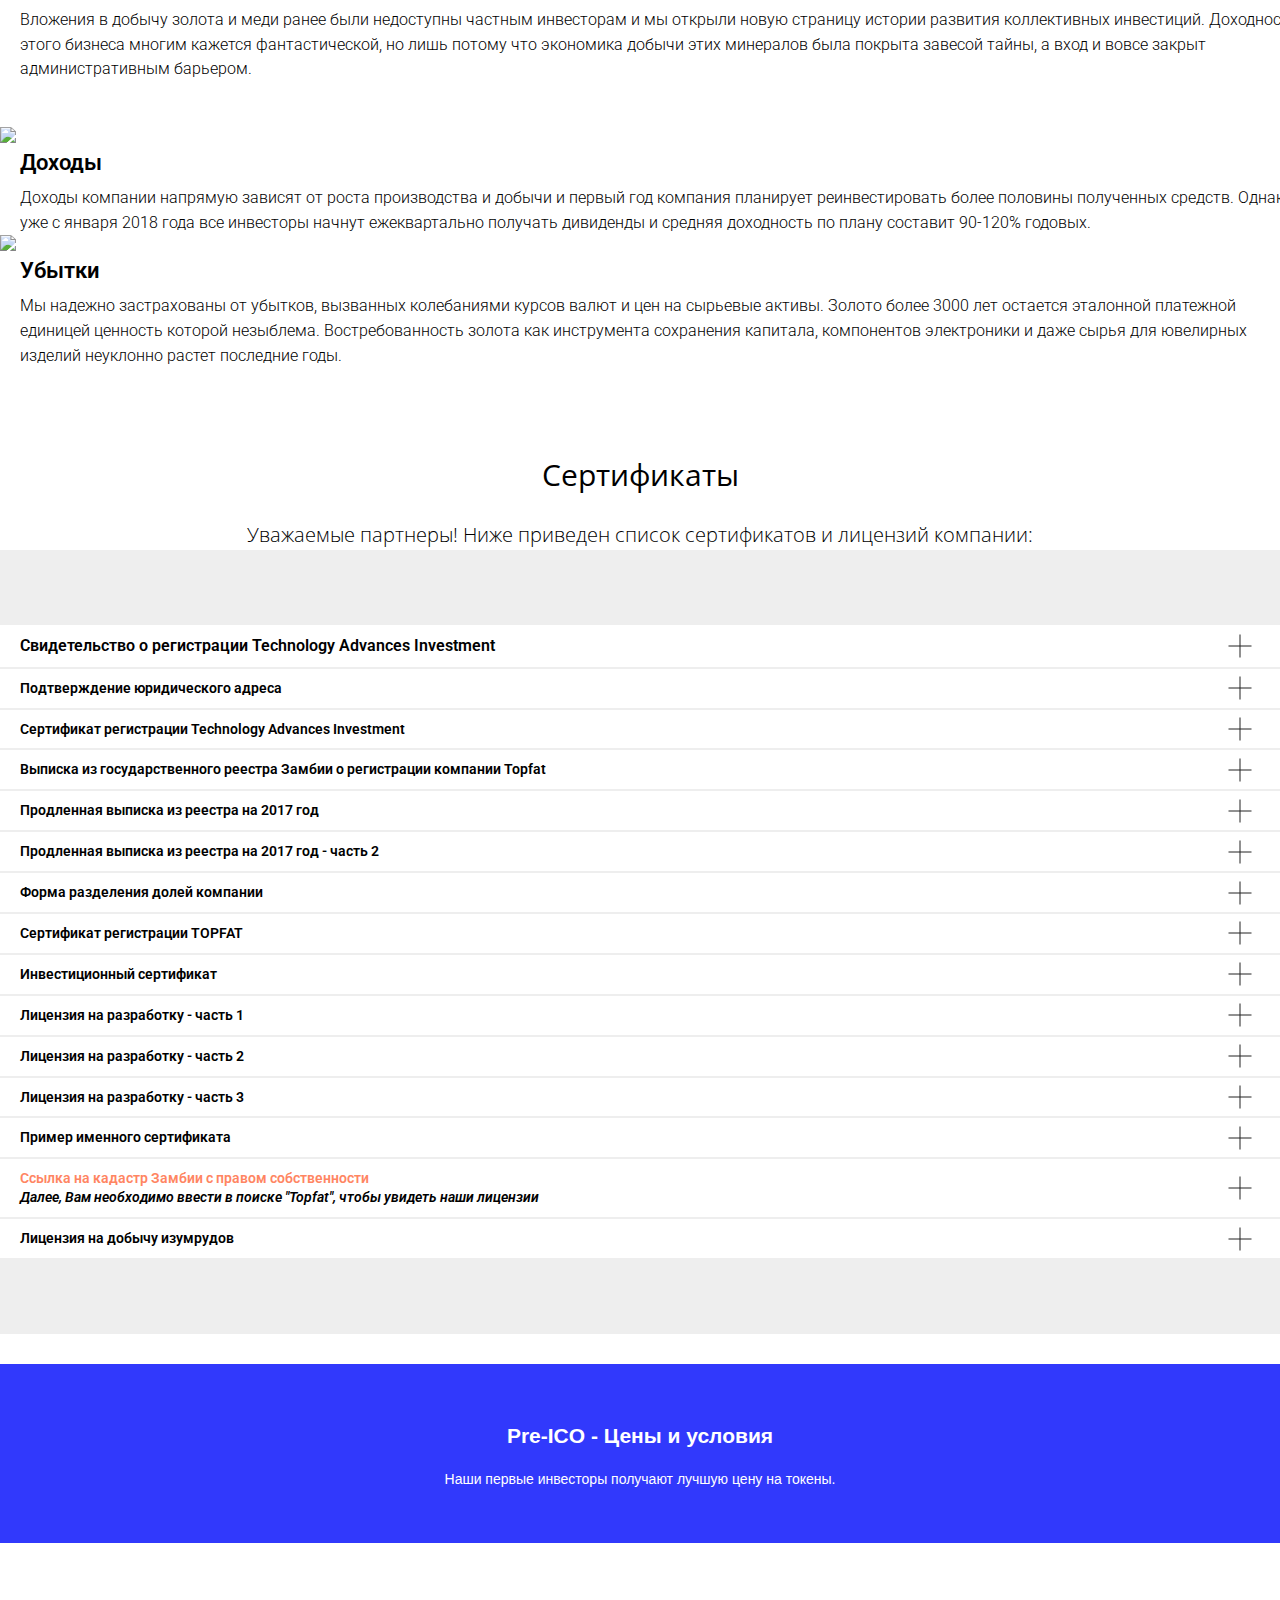
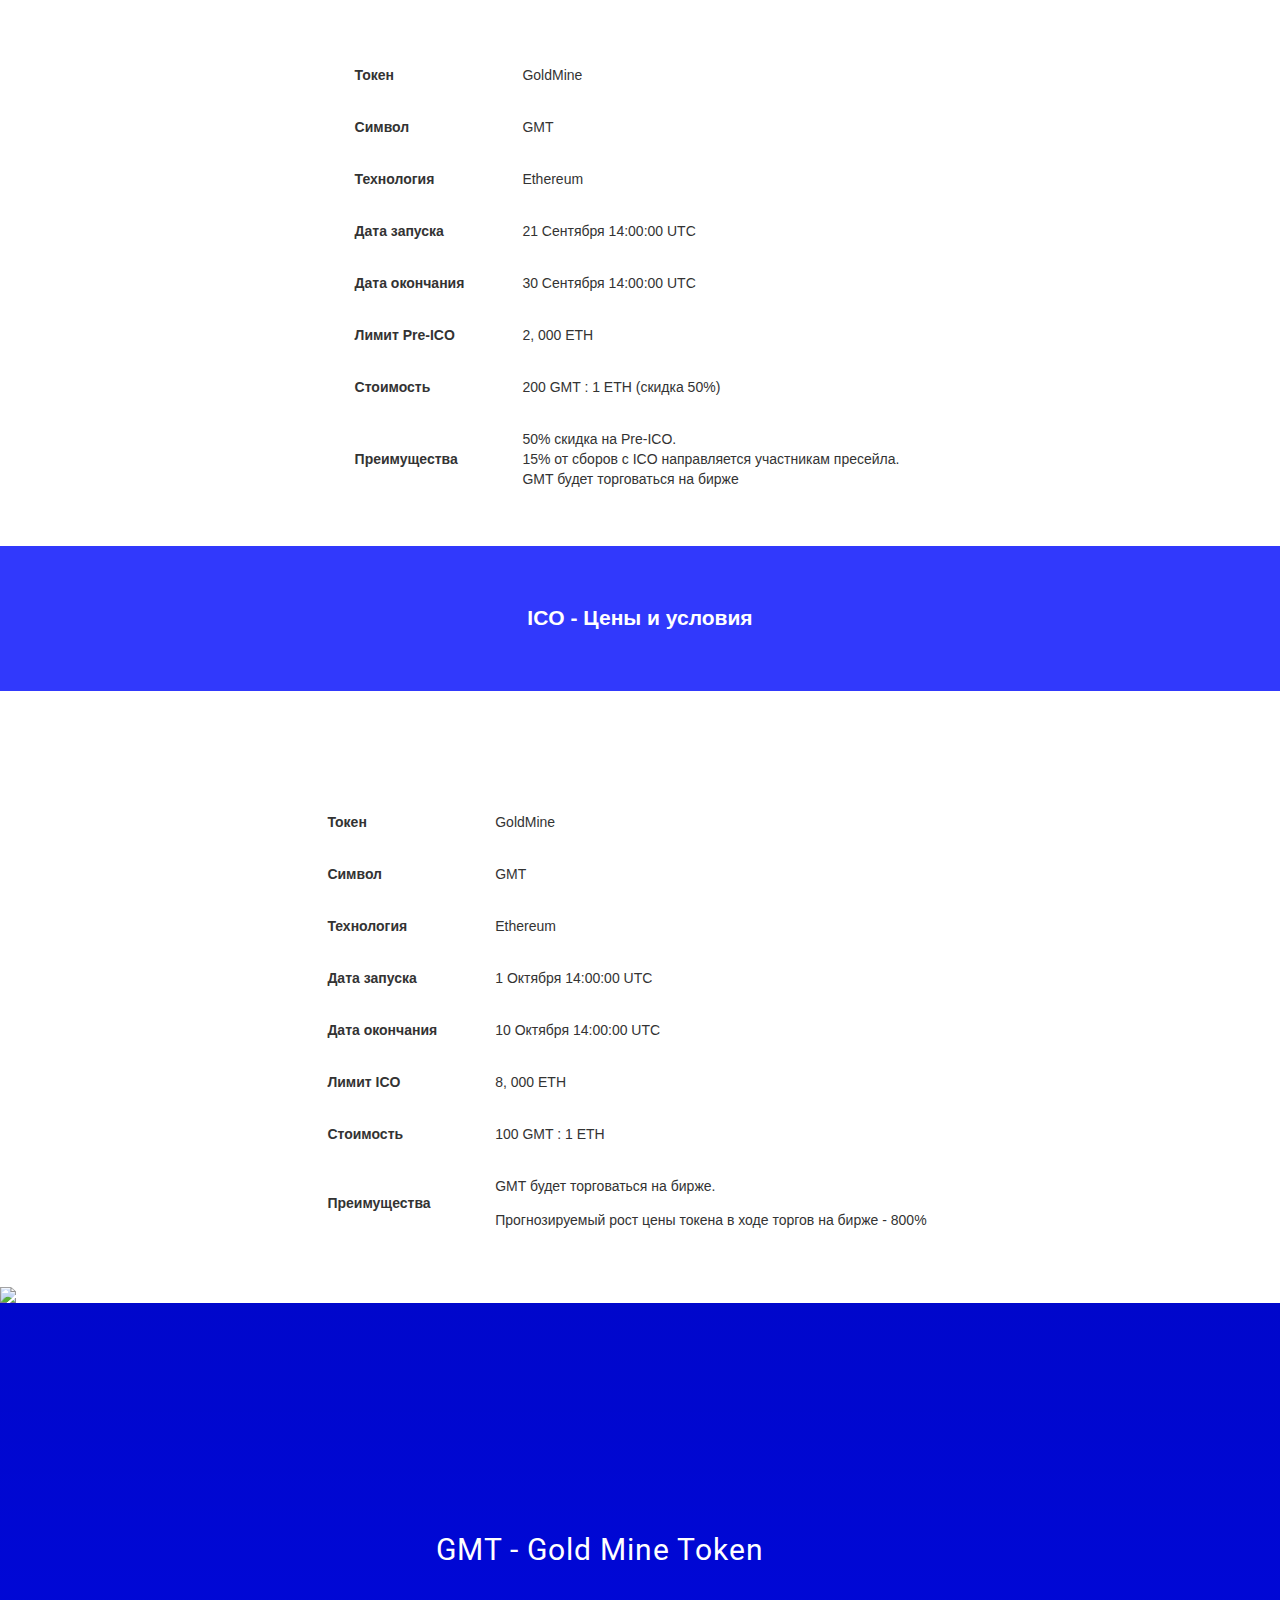
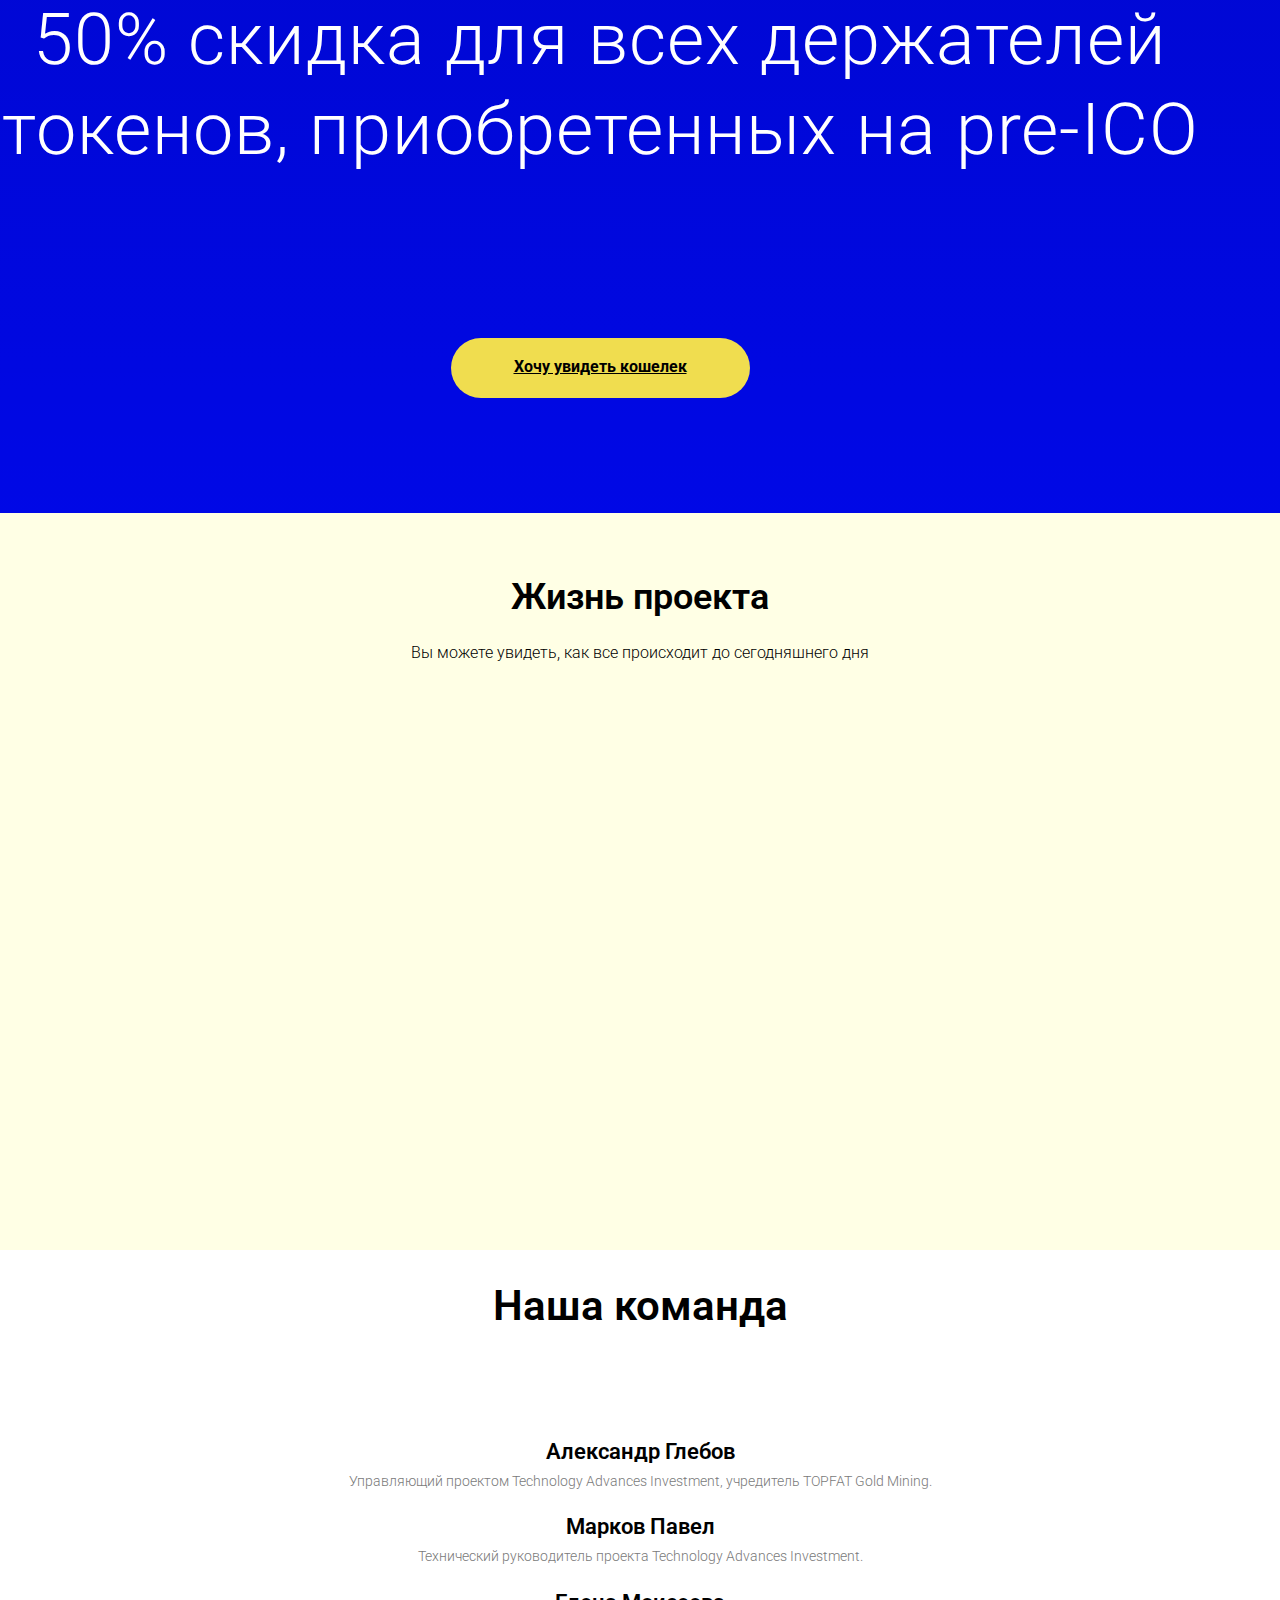
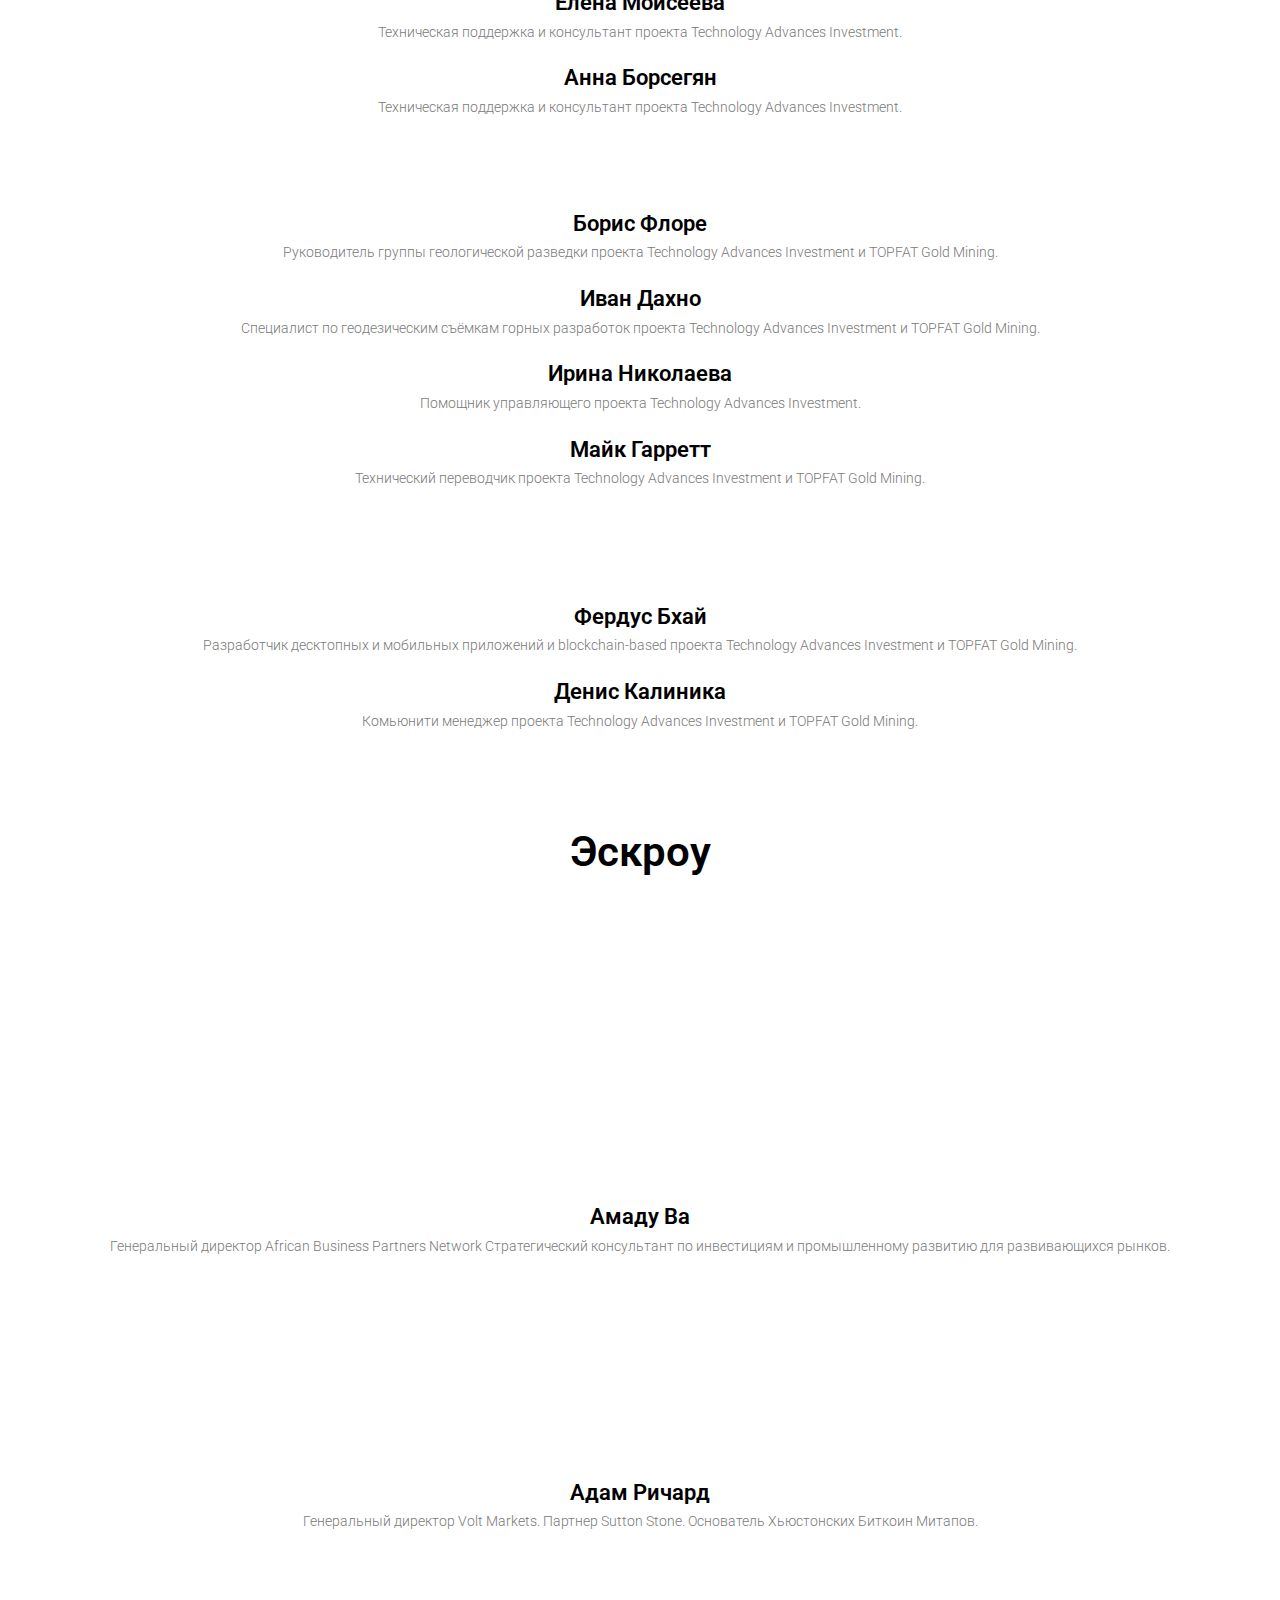
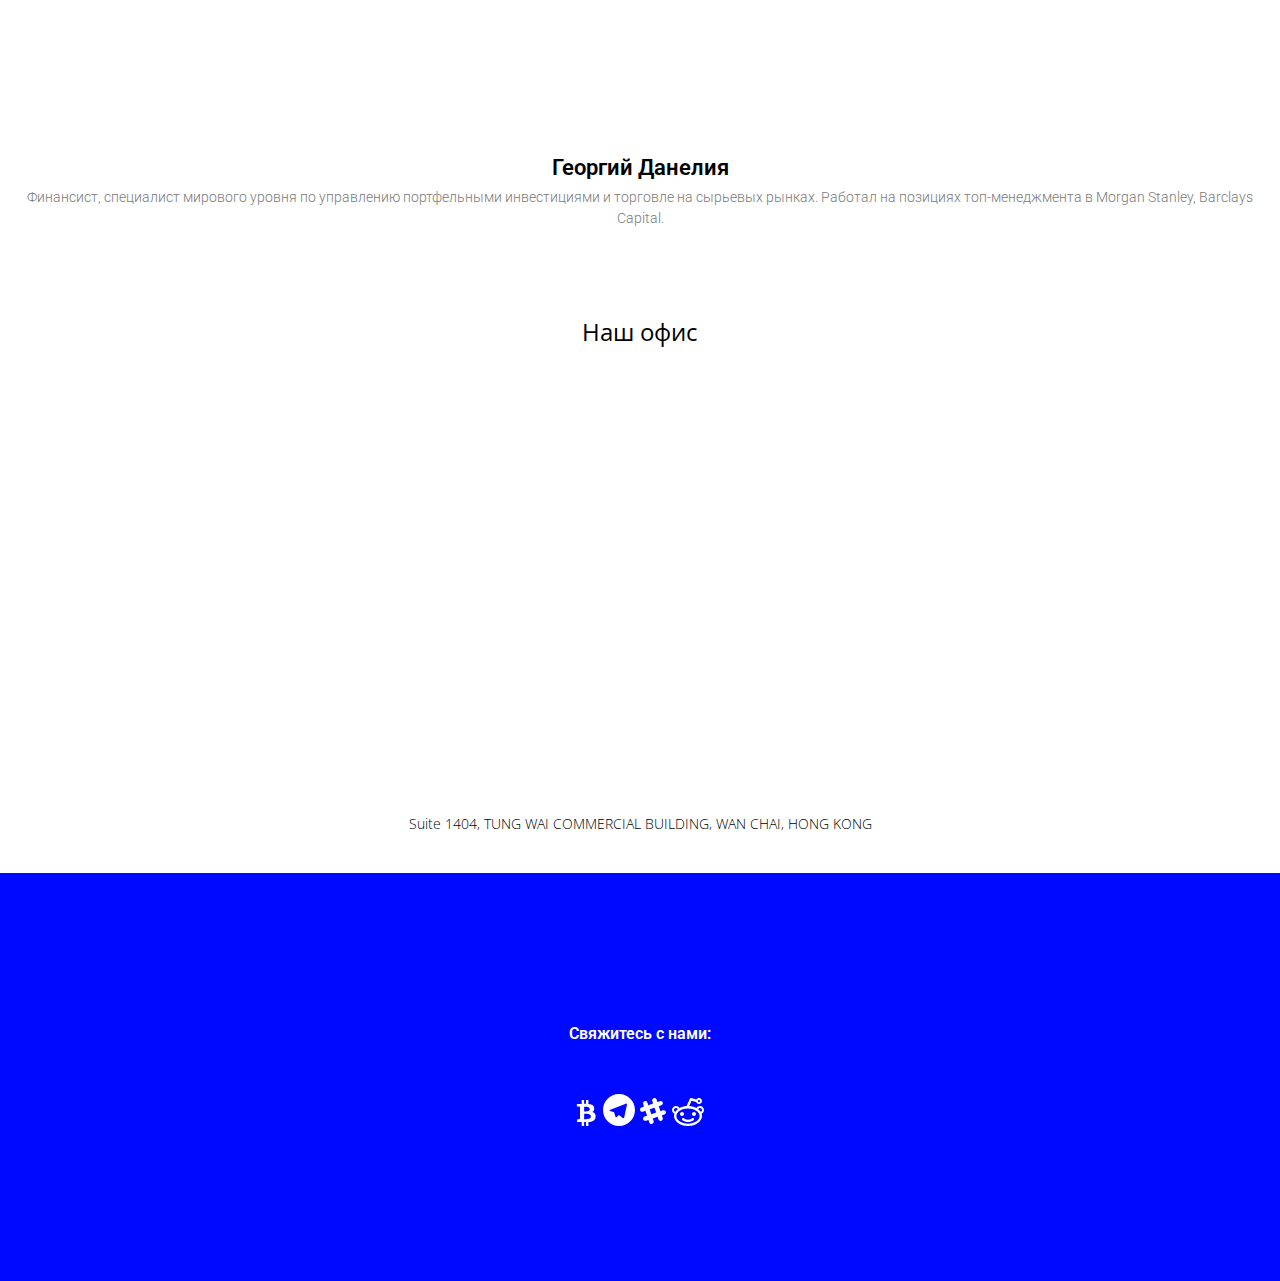
==== commit 277390ae: "Update index2.html" ====
--- a/index2.html
+++ b/index2.html
@@ -18,9 +18,7 @@
 <!-- End Facebook Pixel Code --><script charset="UTF-8" src="//cdn.sendpulse.com/28edd3380a1c17cf65b137fe96516659/js/push/d1df5431b0d86745923b8c082e87be8e_1.js" async></script>
 </head><body class="t-body" style="margin:0;"><!--allrecords--><div id="allrecords" class="t-records" data-hook="blocks-collection-content-node" data-tilda-project-id="349400" data-tilda-page-id="1480356" data-tilda-page-alias="gmtru" data-tilda-formskey="6a8dc3806094fb02ec5455dd8982c493" ><div id="rec30344322" class="r t-rec" style=" " data-animationappear="off" data-record-type="257" ><!-- T228 --><div id="nav30344322marker"></div> <div class="t228__mobile"> <div class="t228__mobile_container"> <div class="t228__mobile_text t-name t-name_md" field="text">&nbsp;</div>
 
-  <div class="t228__burger"> <span></span> <span></span> <span></span> <span></span> </div> </div> </div><div id="nav30344322" class="t228 t228__hidden t228__positionabsolute " style="background-color: rgba(0,0,0,0.0); height:130px; " data-bgcolor-hex="#000000" data-bgcolor-rgba="rgba(0,0,0,0.0)" data-navmarker="nav30344322marker" data-appearoffset="" data-bgopacity-two="" data-menushadow="" data-bgopacity="0.0" data-menu-items-align="right" data-menu="yes"> <div class="t228__maincontainer t228__c12collumns" style="height:130px;"> <div class="t228__padding40px"></div> <div class="t228__leftside"> </div> <div class="t228__centerside t228__menualign_right"> <div class="t228__centercontainer"> <ul class="t228__list "> <li class="t228__list_item"><a class="t-menu__link-item" href="#roadmap" style="color:#ffffff;font-weight:600;letter-spacing:0.5px;" data-menu-item-number="1">Roadmap</a></li> <li class="t228__list_item"><a class="t-menu__link-item" href="#discount" style="color:#ffffff;font-weight:600;letter-spacing:0.5px;" data-menu-item-number="2">Скидка</a></li> <li class="t228__list_item"><a class="t-menu__link-item" href="#social" style="color:#ffffff;font-weight:600;letter-spacing:0.5px;" data-menu-item-number="3">Социальная ответственность</a></li> </ul> </div> </div> <div class="t228__rightside"> <div class="t228__rightcontainer"> <div class="t228__right_buttons"> <div class="t228__right_buttons_wrap"> <div class="t228__right_buttons_but"><a href="#discount" target="" class="t-btn" style="color:#000000;background-color:#f0dd4f;border-radius:20px; -moz-border-radius:20px; -webkit-border-radius:20px;"><table style="width:100%; height:100%;"><tr><td>Инвестировать</td></tr></table></a></div> </div> </div> <div class="t228__right_langs"> <div class="t228__right_buttons_wrap"> <div class="t228__right_langs_lang"><a style="color:#ffffff;font-weight:600;letter-spacing:0.5px;" href="index.html">EN</a></div> <div class="t228__right_langs_lang"><a style="color:#ffffff;font-weight:600;letter-spacing:0.5px;" href="index2.html">RU</a></div>
-<div class="t228__right_langs_lang"><a style="color:#ffffff;font-weight:600;letter-spacing:0.5px;" href="index3.html">CN</a></div>
- </div> </div> </div> </div> <div class="t228__padding40px"></div> </div></div><style>@media screen and (max-width: 980px) { #rec30344322 .t228__leftcontainer{ padding: 20px; }
+  <div class="t228__burger"> <span></span> <span></span> <span></span> <span></span> </div> </div> </div><div id="nav30344322" class="t228 t228__hidden t228__positionabsolute " style="background-color: rgba(0,0,0,0.0); height:130px; " data-bgcolor-hex="#000000" data-bgcolor-rgba="rgba(0,0,0,0.0)" data-navmarker="nav30344322marker" data-appearoffset="" data-bgopacity-two="" data-menushadow="" data-bgopacity="0.0" data-menu-items-align="right" data-menu="yes"> <div class="t228__maincontainer t228__c12collumns" style="height:130px;"> <div class="t228__padding40px"></div> <div class="t228__leftside"> </div> <div class="t228__centerside t228__menualign_right"> <div class="t228__centercontainer"> <ul class="t228__list "> <li class="t228__list_item"><a class="t-menu__link-item" href="#roadmap" style="color:#ffffff;font-weight:600;letter-spacing:0.5px;" data-menu-item-number="1">Roadmap</a></li> <li class="t228__list_item"><a class="t-menu__link-item" href="#discount" style="color:#ffffff;font-weight:600;letter-spacing:0.5px;" data-menu-item-number="2">Скидка</a></li> <li class="t228__list_item"><a class="t-menu__link-item" href="#social" style="color:#ffffff;font-weight:600;letter-spacing:0.5px;" data-menu-item-number="3">Социальная ответственность</a></li> </ul> </div> </div> <div class="t228__rightside"> <div class="t228__rightcontainer"> <div class="t228__right_buttons"> <div class="t228__right_buttons_wrap"> <div class="t228__right_buttons_but"><a href="#discount" target="" class="t-btn" style="color:#000000;background-color:#f0dd4f;border-radius:20px; -moz-border-radius:20px; -webkit-border-radius:20px;"><table style="width:100%; height:100%;"><tr><td>Инвестировать</td></tr></table></a></div> </div> </div> <div class="t228__right_langs"> <div class="t228__right_buttons_wrap"> <div class="t228__right_langs_lang"><a style="color:#ffffff;font-weight:600;letter-spacing:0.5px;" href="index.html">EN</a></div> <div class="t228__right_langs_lang"><a style="color:#ffffff;font-weight:600;letter-spacing:0.5px;" href="index2.html">RU</a></div> </div> </div> </div> </div> <div class="t228__padding40px"></div> </div></div><style>@media screen and (max-width: 980px) { #rec30344322 .t228__leftcontainer{ padding: 20px; }
 }
 @media screen and (max-width: 980px) { #rec30344322 .t228__imglogo{ padding: 20px 0; }
 }</style><script type="text/javascript"> $(document).ready(function() { t228_highlight(); });
@@ -257,271 +255,10 @@
     </div>
     <!-- /ico -->
  
-</div> </div></div></div><div id="rec30344344" class="r t-rec t-rec_pt_0 t-rec_pb_0" style="padding-top:0px;padding-bottom:0px; " data-record-type="3" ><!-- T107 --><div class="t107"> <div class="t-align_center" itemscope itemtype="http://schema.org/ImageObject"><meta itemprop="image" content="images/tild6463-6631-4831-b461-343637393736__20170825_104628.png"> <img src="images/tild6463-6631-4831-b461-343637393736__-__empty__20170825_104628.png" data-original="images/tild6463-6631-4831-b461-343637393736__20170825_104628.png" class="t107__widthauto t-img" imgfield="img" /> </div> </div></div><div id="rec30344346" class="r t-rec" style=" " data-record-type="215" ><a name="discount" style="font-size:0;"></a></div><div id="rec30344348" class="r t-rec t-rec_pt_0 t-rec_pb_0" style="padding-top:0px;padding-bottom:0px; " data-animationappear="off" data-record-type="205" ><!-- cover --><div class="t-cover" id="recorddiv30344348" bgimgfield="img" style="height:90vh; background-image:url('images/tild3761-3566-4535-a230-306237313835__-__resize__20x__8122335521_5f7ee2ac09_k.jpg');" ><div class="t-cover__carrier" id="coverCarry30344348" data-content-cover-id="30344348" data-content-cover-bg="images/tild3761-3566-4535-a230-306237313835__8122335521_5f7ee2ac09_k.jpg" data-content-cover-height="90vh" data-content-cover-parallax="fixed" style="background-image:url('');height:90vh; "></div> <div class="t-cover__filter" style="height:90vh;background-image: -moz-linear-gradient(top, rgba(0,9,255,0.80), rgba(0,9,255,0.90));background-image: -webkit-linear-gradient(top, rgba(0,9,255,0.80), rgba(0,9,255,0.90));background-image: -o-linear-gradient(top, rgba(0,9,255,0.80), rgba(0,9,255,0.90));background-image: -ms-linear-gradient(top, rgba(0,9,255,0.80), rgba(0,9,255,0.90));background-image: linear-gradient(top, rgba(0,9,255,0.80), rgba(0,9,255,0.90));filter: progid:DXImageTransform.Microsoft.gradient(startColorStr='#330009ff', endColorstr='#190009ff');"></div><div class="t-container"> <div class="t-width t-width_10" style="margin:0 auto;"><div class="t-cover__wrapper t-valign_middle" style="height:90vh; position: relative;z-index:1;"> <div class="t182"> <div data-hook-content="covercontent"> <div class="t182__wrapper"> <h1 class="t182__title t-title t-title_xl " style="" field="title"><div style="line-height:90px;" data-customstyle="yes"><span style="font-weight: 300;"><strong><span style="font-size: 30px;" data-redactor-tag="span">GMT - Gold Mine Token</span><br /></strong>50% скидка для всех держателей токенов, приобретенных на pre-ICO<br /></span></div></h1> <div class="t182__descr t-descr t-descr_lg " style="opacity:0.70;" field="descr"><div style="font-size:26px;" data-customstyle="yes"><div style="font-size:26px;" data-customstyle="yes">Адрес контракта: 0x08a4d2372777267373Ff0FBF80FA278b2846c087
-
-</div></div></div> <div class="t182__buttons"> <a href="#popup:infoblock" target="" class="t-btn " style="color:#000000;background-color:#f0dd4f;border-radius:30px; -moz-border-radius:30px; -webkit-border-radius:30px;"><table style="width:100%; height:100%;"><tr><td>0x08a4d2372777267373Ff0FBF80FA278b2846c087</td></tr></table></a> </div> </div> </div> </div> </div> </div> </div> </div> </div><div id="rec30344350" class="r t-rec" style=" " data-record-type="390" ><div class="t390"> <div class="t-popup" data-tooltip-hook="#popup:infoblock" > <div class="t-popup__close"> <div class="t-popup__close-wrapper"> <svg class="t-popup__close-icon" width="23px" height="23px" viewBox="0 0 23 23" version="1.1" xmlns="http://www.w3.org/2000/svg" xmlns:xlink="http://www.w3.org/1999/xlink"> <g stroke="none" stroke-width="1" fill="#fff" fill-rule="evenodd"> <rect transform="translate(11.313708, 11.313708) rotate(-45.000000) translate(-11.313708, -11.313708) " x="10.3137085" y="-3.6862915" width="2" height="30"></rect> <rect transform="translate(11.313708, 11.313708) rotate(-315.000000) translate(-11.313708, -11.313708) " x="10.3137085" y="-3.6862915" width="2" height="30"></rect> </g> </svg> </div> </div> <div class="t-popup__container t-width t-width_6" style="background-color: #fbfbf9;"> <div class="t390__wrapper t-align_center"> <div class="t390__title t-heading t-heading_lg"><!DOCTYPE html><html> <head><meta charset="utf-8" /><meta http-equiv="Content-Type" content="text/html; charset=utf-8" /><meta name="viewport" content="width=device-width, initial-scale=1.0" /><title>Gold Mine ICO RU</title><meta property="og:url" content="gmtru" /><meta property="og:title" content="Gold Mine ICO RU" /><meta property="og:description" content="" /><meta property="og:type" content="website" /><meta property="og:image" content="images/roadmap.png" /><meta property="fb:app_id" content="257953674358265" /><meta name="format-detection" content="telephone=no" /><meta http-equiv="x-dns-prefetch-control" content="on"><link rel="canonical" href="gmtru"><!-- Assets --><link rel="stylesheet" href="css/tilda-grid-3.0.min.css" type="text/css" media="all" /><link rel="stylesheet" href="css/tilda-blocks-2.12.css?t=1504595545" type="text/css" media="all" /><link rel="stylesheet" href="css/tilda-slds-1.4.min.css" type="text/css" media="all" /><link rel="stylesheet" href="css/tilda-zoom-2.0.min.css" type="text/css" media="all" /><link rel="stylesheet" href="css/tilda-popup-1.1.min.css" type="text/css" media="all" /><script src="js/jquery-1.10.2.min.js"></script><script src="js/tilda-scripts-2.8.min.js"></script><script src="js/tilda-blocks-2.7.js?t=1504595545"></script><script src="js/tilda-slds-1.4.min.js"></script><script src="js/hammer.min.js"></script><script src="js/tilda-zoom-2.0.min.js"></script><script src="js/tilda-map-1.0.min.js"></script><script src="js/lazyload-1.3.min.js"></script>
-<!-- Facebook Pixel Code -->
-<script>
-  !function(f,b,e,v,n,t,s)
-  {if(f.fbq)return;n=f.fbq=function(){n.callMethod?
-  n.callMethod.apply(n,arguments):n.queue.push(arguments)};
-  if(!f._fbq)f._fbq=n;n.push=n;n.loaded=!0;n.version='2.0';
-  n.queue=[];t=b.createElement(e);t.async=!0;
-  t.src=v;s=b.getElementsByTagName(e)[0];
-  s.parentNode.insertBefore(t,s)}(window, document,'script',
-  'https://connect.facebook.net/en_US/fbevents.js');
-  fbq('init', '169730156924083');
-  fbq('track', 'PageView');
-</script>
-<noscript><img height="1" width="1" style="display:none"
-  src="https://www.facebook.com/tr?id=169730156924083&ev=PageView&noscript=1"
-/></noscript>
-<!-- End Facebook Pixel Code --><script charset="UTF-8" src="//cdn.sendpulse.com/28edd3380a1c17cf65b137fe96516659/js/push/d1df5431b0d86745923b8c082e87be8e_1.js" async></script>
-</head><body class="t-body" style="margin:0;"><!--allrecords--><div id="allrecords" class="t-records" data-hook="blocks-collection-content-node" data-tilda-project-id="349400" data-tilda-page-id="1480356" data-tilda-page-alias="gmtru" data-tilda-formskey="6a8dc3806094fb02ec5455dd8982c493" ><div id="rec30344322" class="r t-rec" style=" " data-animationappear="off" data-record-type="257" ><!-- T228 --><div id="nav30344322marker"></div> <div class="t228__mobile"> <div class="t228__mobile_container"> <div class="t228__mobile_text t-name t-name_md" field="text">&nbsp;</div>
-
-  <div class="t228__burger"> <span></span> <span></span> <span></span> <span></span> </div> </div> </div><div id="nav30344322" class="t228 t228__hidden t228__positionabsolute " style="background-color: rgba(0,0,0,0.0); height:130px; " data-bgcolor-hex="#000000" data-bgcolor-rgba="rgba(0,0,0,0.0)" data-navmarker="nav30344322marker" data-appearoffset="" data-bgopacity-two="" data-menushadow="" data-bgopacity="0.0" data-menu-items-align="right" data-menu="yes"> <div class="t228__maincontainer t228__c12collumns" style="height:130px;"> <div class="t228__padding40px"></div> <div class="t228__leftside"> </div> <div class="t228__centerside t228__menualign_right"> <div class="t228__centercontainer"> <ul class="t228__list "> <li class="t228__list_item"><a class="t-menu__link-item" href="#roadmap" style="color:#ffffff;font-weight:600;letter-spacing:0.5px;" data-menu-item-number="1">Roadmap</a></li> <li class="t228__list_item"><a class="t-menu__link-item" href="#discount" style="color:#ffffff;font-weight:600;letter-spacing:0.5px;" data-menu-item-number="2">Скидка</a></li> <li class="t228__list_item"><a class="t-menu__link-item" href="#social" style="color:#ffffff;font-weight:600;letter-spacing:0.5px;" data-menu-item-number="3">Социальная ответственность</a></li> </ul> </div> </div> <div class="t228__rightside"> <div class="t228__rightcontainer"> <div class="t228__right_buttons"> <div class="t228__right_buttons_wrap"> <div class="t228__right_buttons_but"><a href="#discount" target="" class="t-btn" style="color:#000000;background-color:#f0dd4f;border-radius:20px; -moz-border-radius:20px; -webkit-border-radius:20px;"><table style="width:100%; height:100%;"><tr><td>Инвестировать</td></tr></table></a></div> </div> </div> <div class="t228__right_langs"> <div class="t228__right_buttons_wrap"> <div class="t228__right_langs_lang"><a style="color:#ffffff;font-weight:600;letter-spacing:0.5px;" href="index.html">EN</a></div> <div class="t228__right_langs_lang"><a style="color:#ffffff;font-weight:600;letter-spacing:0.5px;" href="index2.html">RU</a></div>
-<div class="t228__right_langs_lang"><a style="color:#ffffff;font-weight:600;letter-spacing:0.5px;" href="index3.html">CN</a></div>
- </div> </div> </div> </div> <div class="t228__padding40px"></div> </div></div><style>@media screen and (max-width: 980px) { #rec30344322 .t228__leftcontainer{ padding: 20px; }
-}
-@media screen and (max-width: 980px) { #rec30344322 .t228__imglogo{ padding: 20px 0; }
-}</style><script type="text/javascript"> $(document).ready(function() { t228_highlight(); });
-$(window).resize(function() { t228_setBg('30344322');
-});
-$(document).ready(function() { t228_setBg('30344322');
-}); </script><script type="text/javascript"> $(document).ready(function() { t228_createMobileMenu('30344322'); }); </script> <!--[if IE 8]><style>#rec30344322 .t228 { filter: progid:DXImageTransform.Microsoft.gradient(startColorStr='#D9000000', endColorstr='#D9000000');
-}</style><![endif]--></div><div id="rec30344324" class="r t-rec" style=" " data-animationappear="off" data-record-type="204" ><!-- cover --><div class="t-cover" id="recorddiv30344324" bgimgfield="img" style="height:100vh; background-image:url('');" ><div class="t-cover__carrier" id="coverCarry30344324" data-content-cover-id="30344324" data-content-cover-bg="" data-content-cover-height="100vh" data-content-cover-parallax="" data-content-video-url-youtube="4ixd88XIaAY" data-content-video-noadcut-youtube="yes" data-content-video-ratio="16:4"style="height:100vh;background-attachment:scroll; "></div> <div class="t-cover__filter" style="height:100vh;background-image: -moz-linear-gradient(top, rgba(19,8,242,0.60), rgba(120,0,163,0.70));background-image: -webkit-linear-gradient(top, rgba(19,8,242,0.60), rgba(120,0,163,0.70));background-image: -o-linear-gradient(top, rgba(19,8,242,0.60), rgba(120,0,163,0.70));background-image: -ms-linear-gradient(top, rgba(19,8,242,0.60), rgba(120,0,163,0.70));background-image: linear-gradient(top, rgba(19,8,242,0.60), rgba(120,0,163,0.70));filter: progid:DXImageTransform.Microsoft.gradient(startColorStr='#661308f2', endColorstr='#4c7800a3');"></div><div class="t-container"> <div class="t-col t-col_8"><div class="t-cover__wrapper t-valign_middle" style="height:100vh; position: relative;z-index: 1;"> <div class="t181"> <div data-hook-content="covercontent"> <div class="t181__wrapper"> <h1 class="t181__title t-title t-title_md " style="" field="title">Gold Mine ICO<br /></h1> <div class="t181__descr t-descr t-descr_lg t-opacity_70 " style="" field="descr"><div style="font-size:30px;" data-customstyle="yes">ДОБЫВАЕМ ЗОЛОТО, МЕДЬ И ИЗУМРУДЫ<br />В ЗАМБИИ ВМЕСТЕ С ВАМИ!<br /></div></div> <div style="margin-top:30px;"> <a href="/wpru.html" target="_blank" class="t-btn " style="color:#141414;background-color:#f0dd4f;border-radius:30px; -moz-border-radius:30px; -webkit-border-radius:30px;"><table style="width:100%; height:100%;"><tr><td>WHITEPAPER</td></tr></table></a> </div> </div> </div> </div> </div> </div> </div> <!-- arrow --> <div class="t-cover__arrow"><div class="t-cover__arrow-wrapper t-cover__arrow-wrapper_animated"><div class="t-cover__arrow_mobile"><svg class="t-cover__arrow-svg" style="fill:#ffffff;" x="0px" y="0px" width="38.417px" height="18.592px" viewBox="0 0 38.417 18.592" style="enable-background:new 0 0 38.417 18.592;"><g><path d="M19.208,18.592c-0.241,0-0.483-0.087-0.673-0.261L0.327,1.74c-0.408-0.372-0.438-1.004-0.066-1.413c0.372-0.409,1.004-0.439,1.413-0.066L19.208,16.24L36.743,0.261c0.411-0.372,1.042-0.342,1.413,0.066c0.372,0.408,0.343,1.041-0.065,1.413L19.881,18.332C19.691,18.505,19.449,18.592,19.208,18.592z"/></g></svg></div></div></div> <!-- arrow --> </div> </div><div id="rec30344326" class="r t-rec" style=" " data-record-type="215" ><a name="roadmap" style="font-size:0;"></a></div><div id="rec30344328" class="r t-rec t-rec_pt_60 t-rec_pb_60" style="padding-top:60px;padding-bottom:60px; " data-record-type="3" ><!-- T107 --><div class="t107"> <div class="t-align_center" itemscope itemtype="http://schema.org/ImageObject"><meta itemprop="image" content="images/roadmap.png"> <img src="images/tild6533-3062-4235-b635-353762396530__-__empty__document.png" data-original="images/roadmap.png" class="t107__widthauto t-img" imgfield="img" /> </div> </div></div><div id="rec30344330" class="r t-rec" style=" " data-record-type="215" ><a name="social" style="font-size:0;"></a></div><div id="rec30344332" class="r t-rec t-rec_pt_30 t-rec_pb_30" style="padding-top:30px;padding-bottom:30px;background-color:#ffffe5; " data-record-type="472" data-bg-color="#ffffe5"><!-- T472 --><div class="t472"> <div class="t-container t-align_center"> <div class="t-col t-col_10 t-prefix_1"> <div class="t472__title t-title t-title_md t-margin_auto" field="title" style="text-transform:uppercase;">СОЦИАЛЬНАЯ ОТВЕТСТВЕННОСТЬ<br /></div> <div class="t472__descr t-descr t-descr_xxl t-margin_auto" field="descr" style=""><div style="font-size:14px;" data-customstyle="yes">Регион Касемпа, в котором мы работаем, является одним из наименее развитых в Замбии. Как Вы могли видеть, в материалах блогеров, отснятых при поездке на месторождение, вокруг участка тысячи квадратных километров леса. Тем не менее, в этих лесах много деревень, которые все еще живут без электричества, без связи с внешним миром, медицинской помощи и без образования для детей.<br />Наш проект откроет новые возможности для сотен местных жителей, которые получат рабочие места на наших карьерах и на нашей фабрике, но еще важнее то, что сотни детей , живущих в прилегающих территориях, получат новую школу, пункт медицинской помощи и солнечные батареи в свои деревни. Не дожидаясь старта добычи и получения прибыли, мы сочли важным потратить часть собственных инвестиционных средств на покупку школьного автобуса. Для того чтобы возить детей в отдаленную школу и снабдить эту школу дополнительными учебными принадлежностями. В перспективе, не менее 15% доходов компании, будут вкладываться в развитие инфраструктуры региона для того, чтобы жизнь местного населения становилась удобнее и цивилизованнее. Особое внимание будет уделяться развитию образования и медицинского обслуживания детей лесных деревень.<br />Таким образом, присоединяясь к нашему проекту, Вы не только инвестируете средства в бизнес, но и поддерживаете развитие целого региона Касемпо в республике Замбия.</div></div> </div><div class="t-row t-clear"><div class="t-col t-col_4"><div class="t472__blockimg t-bgimg" bgimgfield="img" data-original="images/tild3865-3936-4232-b736-343838343135__1.jpg" style="background: url('images/tild3865-3936-4232-b736-343838343135__-__resize__20x__1.jpg') center center no-repeat; background-size:cover;" ></div></div><div class="t-col t-col_4"><div class="t472__blockimg t-bgimg" bgimgfield="img2" data-original="images/tild6633-3539-4165-b566-353065653334__2.jpg" style="background: url('images/tild6633-3539-4165-b566-353065653334__-__resize__20x__2.jpg') center center no-repeat; background-size:cover;" ></div></div><div class="t-col t-col_4"><div class="t472__blockimg t-bgimg" bgimgfield="img3" data-original="images/tild3266-6565-4934-b537-363532666134__20170820_041426.png" style="background: url('images/tild3266-6565-4934-b537-363532666134__-__resize__20x__20170820_041426.png') center center no-repeat; background-size:cover;" ></div></div></div> </div></div></div><div id="rec30344334" class="r t-rec t-rec_pt_60 t-rec_pb_60" style="padding-top:60px;padding-bottom:60px; " data-record-type="497" ><!-- t497 --><div class="t497"><div class="t-section__container t-container"><div class="t-col t-col_12"><div class="t-section__topwrapper t-align_center"><div class="t-section__title t-title t-title_xs " field="btitle">Что вы получите?</div></div></div></div><div class="t497__container t-container"> <div class="t497__col t-col t-col_5 t-prefix_1 t497__col_first t-item "><div class="t497__item"><div class="t-cell t-valign_top"><div class="t497__imgwrapper" ><img src="images/tild3232-3764-4965-a132-363264373039__-__empty__7.svg" data-original="images/tild3232-3764-4965-a132-363264373039__7.svg" class="t497__img t-img" imgfield="li_img__1476973323713" /></div></div><div class="t497__textwrapper t-cell t-valign_top"><div class="t497__name t-name t-name_lg" field="li_title__1476973323713" style="">Поддержка<br /></div><div class="t497__descr t-descr t-descr_xs" field="li_descr__1476973323713" style="">Наши консультанты доступны с 8 до 22 по МСК и мы всегда рады ответить на Ваши вопросы в онлайн чате, по телефону или ответом на запрос на почту info@goldmtoken.com Большинство вопросов наших инвесторов решается в течении часа, а максимальный срок ответа не превышает 24 часов.</div></div></div></div> <div class="t497__col t-col t-col_5 t-item "><div class="t497__item"><div class="t-cell t-valign_top"><div class="t497__imgwrapper" ><img src="images/tild3165-3332-4262-b162-623064306437__-__empty__9.svg" data-original="images/tild3165-3332-4262-b162-623064306437__9.svg" class="t497__img t-img" imgfield="li_img__1476973326928" /></div></div><div class="t497__textwrapper t-cell t-valign_top"><div class="t497__name t-name t-name_lg" field="li_title__1476973326928" style="">Безопасность</div><div class="t497__descr t-descr t-descr_xs" field="li_descr__1476973326928" style="">Лицензии и сертификаты доступны на нашем сайте, а их подлинность легко проверить на официальных сайтах министерств и ведомств Замбии. Поддержка местного правительства отчетливо видна в отчетах на нашем видеоканале в YouTube.</div></div></div></div> <div class="t-clear t497__separator" style="margin-bottom:45px;"></div><div class="t497__col t-col t-col_5 t-prefix_1 t-item "><div class="t497__item"><div class="t-cell t-valign_top"><div class="t497__imgwrapper" ><img src="images/tild3762-3834-4938-a631-356666356539__-__empty__1.svg" data-original="images/tild3762-3834-4938-a631-356666356539__1.svg" class="t497__img t-img" imgfield="li_img__1476973352758" /></div></div><div class="t497__textwrapper t-cell t-valign_top"><div class="t497__name t-name t-name_lg" field="li_title__1476973352758" style="">Партнеры</div><div class="t497__descr t-descr t-descr_xs" field="li_descr__1476973352758" style="">Мы провели огромную работу по отбору надежных поставщиков услуг и техники. За два года подготовительных работ выявлено множество подводных камней локального характера, но теперь мы уверено идем к поставленным целям рука об руку с профессионалами в различных сферах.</div></div></div></div> <div class="t497__col t-col t-col_5 t-item "><div class="t497__item"><div class="t-cell t-valign_top"><div class="t497__imgwrapper" ><img src="images/tild6162-3163-4535-a266-396639663339__-__empty__4.svg" data-original="images/tild6162-3163-4535-a266-396639663339__4.svg" class="t497__img t-img" imgfield="li_img__1476973363863" /></div></div><div class="t497__textwrapper t-cell t-valign_top"><div class="t497__name t-name t-name_lg" field="li_title__1476973363863" style="">Инвестиции</div><div class="t497__descr t-descr t-descr_xs" field="li_descr__1476973363863" style="">Вложения в добычу золота и меди ранее были недоступны частным инвесторам и мы открыли новую страницу истории развития коллективных инвестиций. Доходность этого бизнеса многим кажется фантастической, но лишь потому что экономика добычи этих минералов была покрыта завесой тайны, а вход и вовсе закрыт административным барьером.</div></div></div></div> <div class="t-clear t497__separator" style="margin-bottom:45px;"></div><div class="t497__col t-col t-col_5 t-prefix_1 t-item "><div class="t497__item"><div class="t-cell t-valign_top"><div class="t497__imgwrapper" ><img src="images/tild3666-3036-4630-a563-336337303461__-__empty__11.svg" data-original="images/tild3666-3036-4630-a563-336337303461__11.svg" class="t497__img t-img" imgfield="li_img__1476973375188" /></div></div><div class="t497__textwrapper t-cell t-valign_top"><div class="t497__name t-name t-name_lg" field="li_title__1476973375188" style="">Доходы</div><div class="t497__descr t-descr t-descr_xs" field="li_descr__1476973375188" style="">Доходы компании напрямую зависят от роста производства и добычи и первый год компания планирует реинвестировать более половины полученных средств. Однако уже с января 2018 года все инвесторы начнут ежеквартально получать дивиденды и средняя доходность по плану составит 90-120% годовых.<br /></div></div></div></div> <div class="t497__col t-col t-col_5 t-item "><div class="t497__item"><div class="t-cell t-valign_top"><div class="t497__imgwrapper" ><img src="images/tild3030-6664-4366-a335-373265363863__-__empty__5.svg" data-original="images/tild3030-6664-4366-a335-373265363863__5.svg" class="t497__img t-img" imgfield="li_img__1476973386547" /></div></div><div class="t497__textwrapper t-cell t-valign_top"><div class="t497__name t-name t-name_lg" field="li_title__1476973386547" style="">Убытки</div><div class="t497__descr t-descr t-descr_xs" field="li_descr__1476973386547" style="">Мы надежно застрахованы от убытков, вызванных колебаниями курсов валют и цен на сырьевые активы. Золото более 3000 лет остается эталонной платежной единицей ценность которой незыблема. Востребованность золота как инструмента сохранения капитала, компонентов электроники и даже сырья для ювелирных изделий неуклонно растет последние годы.<br /></div></div></div></div></div></div></div><div id="rec30344336" class="r t-rec t-rec_pt_15 t-rec_pb_15" style="padding-top:15px;padding-bottom:15px; " data-record-type="106" ><!-- T004 --><div class="t004"><div class="t-container "> <div class="t-col t-col_8 t-prefix_2"><div field="text" class="t-text t-text_md "><div style="font-size:30px;text-align:center;" data-customstyle="yes"><strong>Сертификаты</strong></div></div></div></div></div></div><div id="rec30344338" class="r t-rec t-rec_pt_0 t-rec_pb_0" style="padding-top:0px;padding-bottom:0px; " data-record-type="61" ><!-- T051 --><div class="t051"><div class="t-container"><div class="t-col t-col_12 "><div class="t051__text t-text t-text_md" field="text"> Уважаемые партнеры! Ниже приведен список сертификатов и лицензий компании:<br /></div></div></div></div></div><div id="rec30344340" class="r t-rec t-rec_pt_75 t-rec_pb_75" style="padding-top:75px;padding-bottom:75px;background-color:#eeeeee; " data-animationappear="off" data-record-type="668" data-bg-color="#eeeeee"><!-- T668--><div class="t668"> <div class="t-container"> <div class="t668__col t-col t-col_8 t-prefix_2" style="margin-bottom:2px;"> <div class="t668__accordion"> <div class="t668__wrapper" > <div class="t668__header" style="padding-top: 10px; padding-bottom: 10px;padding-left: 20px; padding-right: 20px;"> <div class="t668__title t-name t-name_xl" field="li_title__1480611044356" style=""><div style="font-size:16px;" data-customstyle="yes">Свидетельство о регистрации Technology Advances Investment<br /></div></div> <div class="t668__icon" style="right: 20px;"> <div class="t668__lines"> <svg width="24px" height="24px" viewBox="0 0 24 24" xmlns="http://www.w3.org/2000/svg" xmlns:xlink="http://www.w3.org/1999/xlink"> <g stroke="none" stroke-width="1px" fill="none" fill-rule="evenodd" stroke-linecap="square"> <g transform="translate(1.000000, 1.000000)" stroke="#222222"> <path d="M0,11 L22,11"></path> <path d="M11,0 L11,22"></path> </g> </g> </svg> </div> <div class="t668__circle" style="background-color: transparent;"></div> </div> <div class="t668__icon t668__icon-hover" style="right: 20px;"> <div class="t668__lines"> <svg width="24px" height="24px" viewBox="0 0 24 24" xmlns="http://www.w3.org/2000/svg" xmlns:xlink="http://www.w3.org/1999/xlink"> <g stroke="none" stroke-width="1px" fill="none" fill-rule="evenodd" stroke-linecap="square"> <g transform="translate(1.000000, 1.000000)" stroke="#222222"> <path d="M0,11 L22,11"></path> <path d="M11,0 L11,22"></path> </g> </g> </svg> </div> <div class="t668__circle" style="background-color: #eee;"></div> </div> </div> <div class="t668__content" style="padding-bottom: 10px;padding-left: 20px; padding-right: 20px;"> <div class="t668__textwrapper"> <img class="t668__img t-img" imgfield="li_img__1480611044356" src="images/tild6662-6330-4839-b161-366635356435__-__empty__cert1.png" data-original="images/tild6662-6330-4839-b161-366635356435__cert1.png""> </div> </div> </div> </div> </div> <div class="t668__col t-col t-col_8 t-prefix_2" style="margin-bottom:2px;"> <div class="t668__accordion"> <div class="t668__wrapper" > <div class="t668__header" style="padding-top: 10px; padding-bottom: 10px;padding-left: 20px; padding-right: 20px;"> <div class="t668__title t-name t-name_xl" field="li_title__1480611048442" style=""><div style="font-size:14px;" data-customstyle="yes">Подтверждение юридического адреса <br /></div></div> <div class="t668__icon" style="right: 20px;"> <div class="t668__lines"> <svg width="24px" height="24px" viewBox="0 0 24 24" xmlns="http://www.w3.org/2000/svg" xmlns:xlink="http://www.w3.org/1999/xlink"> <g stroke="none" stroke-width="1px" fill="none" fill-rule="evenodd" stroke-linecap="square"> <g transform="translate(1.000000, 1.000000)" stroke="#222222"> <path d="M0,11 L22,11"></path> <path d="M11,0 L11,22"></path> </g> </g> </svg> </div> <div class="t668__circle" style="background-color: transparent;"></div> </div> <div class="t668__icon t668__icon-hover" style="right: 20px;"> <div class="t668__lines"> <svg width="24px" height="24px" viewBox="0 0 24 24" xmlns="http://www.w3.org/2000/svg" xmlns:xlink="http://www.w3.org/1999/xlink"> <g stroke="none" stroke-width="1px" fill="none" fill-rule="evenodd" stroke-linecap="square"> <g transform="translate(1.000000, 1.000000)" stroke="#222222"> <path d="M0,11 L22,11"></path> <path d="M11,0 L11,22"></path> </g> </g> </svg> </div> <div class="t668__circle" style="background-color: #eee;"></div> </div> </div> <div class="t668__content" style="padding-bottom: 10px;padding-left: 20px; padding-right: 20px;"> <div class="t668__textwrapper"> <img class="t668__img t-img" imgfield="li_img__1480611048442" src="images/tild3265-6432-4232-a232-323139343638__-__empty__cert2.jpg" data-original="images/tild3265-6432-4232-a232-323139343638__cert2.jpg""> </div> </div> </div> </div> </div> <div class="t668__col t-col t-col_8 t-prefix_2" style="margin-bottom:2px;"> <div class="t668__accordion"> <div class="t668__wrapper" > <div class="t668__header" style="padding-top: 10px; padding-bottom: 10px;padding-left: 20px; padding-right: 20px;"> <div class="t668__title t-name t-name_xl" field="li_title__1489600117321" style=""><div style="font-size:14px;" data-customstyle="yes">Сертификат регистрации Technology Advances Investment <br /></div></div> <div class="t668__icon" style="right: 20px;"> <div class="t668__lines"> <svg width="24px" height="24px" viewBox="0 0 24 24" xmlns="http://www.w3.org/2000/svg" xmlns:xlink="http://www.w3.org/1999/xlink"> <g stroke="none" stroke-width="1px" fill="none" fill-rule="evenodd" stroke-linecap="square"> <g transform="translate(1.000000, 1.000000)" stroke="#222222"> <path d="M0,11 L22,11"></path> <path d="M11,0 L11,22"></path> </g> </g> </svg> </div> <div class="t668__circle" style="background-color: transparent;"></div> </div> <div class="t668__icon t668__icon-hover" style="right: 20px;"> <div class="t668__lines"> <svg width="24px" height="24px" viewBox="0 0 24 24" xmlns="http://www.w3.org/2000/svg" xmlns:xlink="http://www.w3.org/1999/xlink"> <g stroke="none" stroke-width="1px" fill="none" fill-rule="evenodd" stroke-linecap="square"> <g transform="translate(1.000000, 1.000000)" stroke="#222222"> <path d="M0,11 L22,11"></path> <path d="M11,0 L11,22"></path> </g> </g> </svg> </div> <div class="t668__circle" style="background-color: #eee;"></div> </div> </div> <div class="t668__content" style="padding-bottom: 10px;padding-left: 20px; padding-right: 20px;"> <div class="t668__textwrapper"> <img class="t668__img t-img" imgfield="li_img__1489600117321" src="images/tild3730-6332-4466-b137-636666636438__-__empty__cert3.jpg" data-original="images/tild3730-6332-4466-b137-636666636438__cert3.jpg""> </div> </div> </div> </div> </div> <div class="t668__col t-col t-col_8 t-prefix_2" style="margin-bottom:2px;"> <div class="t668__accordion"> <div class="t668__wrapper" > <div class="t668__header" style="padding-top: 10px; padding-bottom: 10px;padding-left: 20px; padding-right: 20px;"> <div class="t668__title t-name t-name_xl" field="li_title__1503652960514" style=""><div style="font-size:14px;" data-customstyle="yes">Выписка из государственного реестра Замбии о регистрации компании Topfat</div></div> <div class="t668__icon" style="right: 20px;"> <div class="t668__lines"> <svg width="24px" height="24px" viewBox="0 0 24 24" xmlns="http://www.w3.org/2000/svg" xmlns:xlink="http://www.w3.org/1999/xlink"> <g stroke="none" stroke-width="1px" fill="none" fill-rule="evenodd" stroke-linecap="square"> <g transform="translate(1.000000, 1.000000)" stroke="#222222"> <path d="M0,11 L22,11"></path> <path d="M11,0 L11,22"></path> </g> </g> </svg> </div> <div class="t668__circle" style="background-color: transparent;"></div> </div> <div class="t668__icon t668__icon-hover" style="right: 20px;"> <div class="t668__lines"> <svg width="24px" height="24px" viewBox="0 0 24 24" xmlns="http://www.w3.org/2000/svg" xmlns:xlink="http://www.w3.org/1999/xlink"> <g stroke="none" stroke-width="1px" fill="none" fill-rule="evenodd" stroke-linecap="square"> <g transform="translate(1.000000, 1.000000)" stroke="#222222"> <path d="M0,11 L22,11"></path> <path d="M11,0 L11,22"></path> </g> </g> </svg> </div> <div class="t668__circle" style="background-color: #eee;"></div> </div> </div> <div class="t668__content" style="padding-bottom: 10px;padding-left: 20px; padding-right: 20px;"> <div class="t668__textwrapper"> <img class="t668__img t-img" imgfield="li_img__1503652960514" src="images/tild3439-3766-4536-a362-393632356434__-__empty__cert4.png" data-original="images/tild3439-3766-4536-a362-393632356434__cert4.png""> </div> </div> </div> </div> </div> <div class="t668__col t-col t-col_8 t-prefix_2" style="margin-bottom:2px;"> <div class="t668__accordion"> <div class="t668__wrapper" > <div class="t668__header" style="padding-top: 10px; padding-bottom: 10px;padding-left: 20px; padding-right: 20px;"> <div class="t668__title t-name t-name_xl" field="li_title__1503652961283" style=""><div style="font-size:14px;" data-customstyle="yes">Продленная выписка из реестра на 2017 год <br /></div></div> <div class="t668__icon" style="right: 20px;"> <div class="t668__lines"> <svg width="24px" height="24px" viewBox="0 0 24 24" xmlns="http://www.w3.org/2000/svg" xmlns:xlink="http://www.w3.org/1999/xlink"> <g stroke="none" stroke-width="1px" fill="none" fill-rule="evenodd" stroke-linecap="square"> <g transform="translate(1.000000, 1.000000)" stroke="#222222"> <path d="M0,11 L22,11"></path> <path d="M11,0 L11,22"></path> </g> </g> </svg> </div> <div class="t668__circle" style="background-color: transparent;"></div> </div> <div class="t668__icon t668__icon-hover" style="right: 20px;"> <div class="t668__lines"> <svg width="24px" height="24px" viewBox="0 0 24 24" xmlns="http://www.w3.org/2000/svg" xmlns:xlink="http://www.w3.org/1999/xlink"> <g stroke="none" stroke-width="1px" fill="none" fill-rule="evenodd" stroke-linecap="square"> <g transform="translate(1.000000, 1.000000)" stroke="#222222"> <path d="M0,11 L22,11"></path> <path d="M11,0 L11,22"></path> </g> </g> </svg> </div> <div class="t668__circle" style="background-color: #eee;"></div> </div> </div> <div class="t668__content" style="padding-bottom: 10px;padding-left: 20px; padding-right: 20px;"> <div class="t668__textwrapper"> <img class="t668__img t-img" imgfield="li_img__1503652961283" src="images/tild3030-3163-4533-b539-383339613262__-__empty__cert5.png" data-original="images/tild3030-3163-4533-b539-383339613262__cert5.png""> </div> </div> </div> </div> </div> <div class="t668__col t-col t-col_8 t-prefix_2" style="margin-bottom:2px;"> <div class="t668__accordion"> <div class="t668__wrapper" > <div class="t668__header" style="padding-top: 10px; padding-bottom: 10px;padding-left: 20px; padding-right: 20px;"> <div class="t668__title t-name t-name_xl" field="li_title__1503652962447" style=""><div style="font-size:14px;" data-customstyle="yes">Продленная выписка из реестра на 2017 год - часть 2</div></div> <div class="t668__icon" style="right: 20px;"> <div class="t668__lines"> <svg width="24px" height="24px" viewBox="0 0 24 24" xmlns="http://www.w3.org/2000/svg" xmlns:xlink="http://www.w3.org/1999/xlink"> <g stroke="none" stroke-width="1px" fill="none" fill-rule="evenodd" stroke-linecap="square"> <g transform="translate(1.000000, 1.000000)" stroke="#222222"> <path d="M0,11 L22,11"></path> <path d="M11,0 L11,22"></path> </g> </g> </svg> </div> <div class="t668__circle" style="background-color: transparent;"></div> </div> <div class="t668__icon t668__icon-hover" style="right: 20px;"> <div class="t668__lines"> <svg width="24px" height="24px" viewBox="0 0 24 24" xmlns="http://www.w3.org/2000/svg" xmlns:xlink="http://www.w3.org/1999/xlink"> <g stroke="none" stroke-width="1px" fill="none" fill-rule="evenodd" stroke-linecap="square"> <g transform="translate(1.000000, 1.000000)" stroke="#222222"> <path d="M0,11 L22,11"></path> <path d="M11,0 L11,22"></path> </g> </g> </svg> </div> <div class="t668__circle" style="background-color: #eee;"></div> </div> </div> <div class="t668__content" style="padding-bottom: 10px;padding-left: 20px; padding-right: 20px;"> <div class="t668__textwrapper"> <img class="t668__img t-img" imgfield="li_img__1503652962447" src="images/tild6434-3063-4236-b536-353966623035__-__empty__cert6.png" data-original="images/tild6434-3063-4236-b536-353966623035__cert6.png""> </div> </div> </div> </div> </div> <div class="t668__col t-col t-col_8 t-prefix_2" style="margin-bottom:2px;"> <div class="t668__accordion"> <div class="t668__wrapper" > <div class="t668__header" style="padding-top: 10px; padding-bottom: 10px;padding-left: 20px; padding-right: 20px;"> <div class="t668__title t-name t-name_xl" field="li_title__1503653603045" style=""><div style="font-size:14px;" data-customstyle="yes">Форма разделения долей компании <br /></div></div> <div class="t668__icon" style="right: 20px;"> <div class="t668__lines"> <svg width="24px" height="24px" viewBox="0 0 24 24" xmlns="http://www.w3.org/2000/svg" xmlns:xlink="http://www.w3.org/1999/xlink"> <g stroke="none" stroke-width="1px" fill="none" fill-rule="evenodd" stroke-linecap="square"> <g transform="translate(1.000000, 1.000000)" stroke="#222222"> <path d="M0,11 L22,11"></path> <path d="M11,0 L11,22"></path> </g> </g> </svg> </div> <div class="t668__circle" style="background-color: transparent;"></div> </div> <div class="t668__icon t668__icon-hover" style="right: 20px;"> <div class="t668__lines"> <svg width="24px" height="24px" viewBox="0 0 24 24" xmlns="http://www.w3.org/2000/svg" xmlns:xlink="http://www.w3.org/1999/xlink"> <g stroke="none" stroke-width="1px" fill="none" fill-rule="evenodd" stroke-linecap="square"> <g transform="translate(1.000000, 1.000000)" stroke="#222222"> <path d="M0,11 L22,11"></path> <path d="M11,0 L11,22"></path> </g> </g> </svg> </div> <div class="t668__circle" style="background-color: #eee;"></div> </div> </div> <div class="t668__content" style="padding-bottom: 10px;padding-left: 20px; padding-right: 20px;"> <div class="t668__textwrapper"> <img class="t668__img t-img" imgfield="li_img__1503653603045" src="images/tild6639-6536-4237-a366-643831623731__-__empty__taishares1.jpg" data-original="images/tild6639-6536-4237-a366-643831623731__taishares1.jpg""> </div> </div> </div> </div> </div> <div class="t668__col t-col t-col_8 t-prefix_2" style="margin-bottom:2px;"> <div class="t668__accordion"> <div class="t668__wrapper" > <div class="t668__header" style="padding-top: 10px; padding-bottom: 10px;padding-left: 20px; padding-right: 20px;"> <div class="t668__title t-name t-name_xl" field="li_title__1503653626589" style=""><div style="font-size:14px;" data-customstyle="yes">Сертификат регистрации TOPFAT <br /></div></div> <div class="t668__icon" style="right: 20px;"> <div class="t668__lines"> <svg width="24px" height="24px" viewBox="0 0 24 24" xmlns="http://www.w3.org/2000/svg" xmlns:xlink="http://www.w3.org/1999/xlink"> <g stroke="none" stroke-width="1px" fill="none" fill-rule="evenodd" stroke-linecap="square"> <g transform="translate(1.000000, 1.000000)" stroke="#222222"> <path d="M0,11 L22,11"></path> <path d="M11,0 L11,22"></path> </g> </g> </svg> </div> <div class="t668__circle" style="background-color: transparent;"></div> </div> <div class="t668__icon t668__icon-hover" style="right: 20px;"> <div class="t668__lines"> <svg width="24px" height="24px" viewBox="0 0 24 24" xmlns="http://www.w3.org/2000/svg" xmlns:xlink="http://www.w3.org/1999/xlink"> <g stroke="none" stroke-width="1px" fill="none" fill-rule="evenodd" stroke-linecap="square"> <g transform="translate(1.000000, 1.000000)" stroke="#222222"> <path d="M0,11 L22,11"></path> <path d="M11,0 L11,22"></path> </g> </g> </svg> </div> <div class="t668__circle" style="background-color: #eee;"></div> </div> </div> <div class="t668__content" style="padding-bottom: 10px;padding-left: 20px; padding-right: 20px;"> <div class="t668__textwrapper"> <img class="t668__img t-img" imgfield="li_img__1503653626589" src="images/tild6230-3038-4739-a465-393036346333__-__empty__topfatregistr.jpg" data-original="images/tild6230-3038-4739-a465-393036346333__topfatregistr.jpg""> </div> </div> </div> </div> </div> <div class="t668__col t-col t-col_8 t-prefix_2" style="margin-bottom:2px;"> <div class="t668__accordion"> <div class="t668__wrapper" > <div class="t668__header" style="padding-top: 10px; padding-bottom: 10px;padding-left: 20px; padding-right: 20px;"> <div class="t668__title t-name t-name_xl" field="li_title__1503653667250" style=""><div style="font-size:14px;" data-customstyle="yes">Инвестиционный сертификат <br /></div></div> <div class="t668__icon" style="right: 20px;"> <div class="t668__lines"> <svg width="24px" height="24px" viewBox="0 0 24 24" xmlns="http://www.w3.org/2000/svg" xmlns:xlink="http://www.w3.org/1999/xlink"> <g stroke="none" stroke-width="1px" fill="none" fill-rule="evenodd" stroke-linecap="square"> <g transform="translate(1.000000, 1.000000)" stroke="#222222"> <path d="M0,11 L22,11"></path> <path d="M11,0 L11,22"></path> </g> </g> </svg> </div> <div class="t668__circle" style="background-color: transparent;"></div> </div> <div class="t668__icon t668__icon-hover" style="right: 20px;"> <div class="t668__lines"> <svg width="24px" height="24px" viewBox="0 0 24 24" xmlns="http://www.w3.org/2000/svg" xmlns:xlink="http://www.w3.org/1999/xlink"> <g stroke="none" stroke-width="1px" fill="none" fill-rule="evenodd" stroke-linecap="square"> <g transform="translate(1.000000, 1.000000)" stroke="#222222"> <path d="M0,11 L22,11"></path> <path d="M11,0 L11,22"></path> </g> </g> </svg> </div> <div class="t668__circle" style="background-color: #eee;"></div> </div> </div> <div class="t668__content" style="padding-bottom: 10px;padding-left: 20px; padding-right: 20px;"> <div class="t668__textwrapper"> <img class="t668__img t-img" imgfield="li_img__1503653667250" src="images/tild6461-3862-4636-b332-663363623038__-__empty__certificate_inv.jpg" data-original="images/tild6461-3862-4636-b332-663363623038__certificate_inv.jpg""> </div> </div> </div> </div> </div> <div class="t668__col t-col t-col_8 t-prefix_2" style="margin-bottom:2px;"> <div class="t668__accordion"> <div class="t668__wrapper" > <div class="t668__header" style="padding-top: 10px; padding-bottom: 10px;padding-left: 20px; padding-right: 20px;"> <div class="t668__title t-name t-name_xl" field="li_title__1503653690016" style=""><div style="font-size:14px;" data-customstyle="yes">Лицензия на разработку - часть 1<br /></div></div> <div class="t668__icon" style="right: 20px;"> <div class="t668__lines"> <svg width="24px" height="24px" viewBox="0 0 24 24" xmlns="http://www.w3.org/2000/svg" xmlns:xlink="http://www.w3.org/1999/xlink"> <g stroke="none" stroke-width="1px" fill="none" fill-rule="evenodd" stroke-linecap="square"> <g transform="translate(1.000000, 1.000000)" stroke="#222222"> <path d="M0,11 L22,11"></path> <path d="M11,0 L11,22"></path> </g> </g> </svg> </div> <div class="t668__circle" style="background-color: transparent;"></div> </div> <div class="t668__icon t668__icon-hover" style="right: 20px;"> <div class="t668__lines"> <svg width="24px" height="24px" viewBox="0 0 24 24" xmlns="http://www.w3.org/2000/svg" xmlns:xlink="http://www.w3.org/1999/xlink"> <g stroke="none" stroke-width="1px" fill="none" fill-rule="evenodd" stroke-linecap="square"> <g transform="translate(1.000000, 1.000000)" stroke="#222222"> <path d="M0,11 L22,11"></path> <path d="M11,0 L11,22"></path> </g> </g> </svg> </div> <div class="t668__circle" style="background-color: #eee;"></div> </div> </div> <div class="t668__content" style="padding-bottom: 10px;padding-left: 20px; padding-right: 20px;"> <div class="t668__textwrapper"> <img class="t668__img t-img" imgfield="li_img__1503653690016" src="images/tild3235-3461-4939-b965-643066323739__-__empty__cert71.png" data-original="images/tild3235-3461-4939-b965-643066323739__cert71.png""> </div> </div> </div> </div> </div> <div class="t668__col t-col t-col_8 t-prefix_2" style="margin-bottom:2px;"> <div class="t668__accordion"> <div class="t668__wrapper" > <div class="t668__header" style="padding-top: 10px; padding-bottom: 10px;padding-left: 20px; padding-right: 20px;"> <div class="t668__title t-name t-name_xl" field="li_title__1503653825738" style=""><div style="font-size:14px;" data-customstyle="yes">Лицензия на разработку - часть 2</div></div> <div class="t668__icon" style="right: 20px;"> <div class="t668__lines"> <svg width="24px" height="24px" viewBox="0 0 24 24" xmlns="http://www.w3.org/2000/svg" xmlns:xlink="http://www.w3.org/1999/xlink"> <g stroke="none" stroke-width="1px" fill="none" fill-rule="evenodd" stroke-linecap="square"> <g transform="translate(1.000000, 1.000000)" stroke="#222222"> <path d="M0,11 L22,11"></path> <path d="M11,0 L11,22"></path> </g> </g> </svg> </div> <div class="t668__circle" style="background-color: transparent;"></div> </div> <div class="t668__icon t668__icon-hover" style="right: 20px;"> <div class="t668__lines"> <svg width="24px" height="24px" viewBox="0 0 24 24" xmlns="http://www.w3.org/2000/svg" xmlns:xlink="http://www.w3.org/1999/xlink"> <g stroke="none" stroke-width="1px" fill="none" fill-rule="evenodd" stroke-linecap="square"> <g transform="translate(1.000000, 1.000000)" stroke="#222222"> <path d="M0,11 L22,11"></path> <path d="M11,0 L11,22"></path> </g> </g> </svg> </div> <div class="t668__circle" style="background-color: #eee;"></div> </div> </div> <div class="t668__content" style="padding-bottom: 10px;padding-left: 20px; padding-right: 20px;"> <div class="t668__textwrapper"> <img class="t668__img t-img" imgfield="li_img__1503653825738" src="images/tild3938-3738-4130-b238-336235626665__-__empty__cert72.png" data-original="images/tild3938-3738-4130-b238-336235626665__cert72.png""> </div> </div> </div> </div> </div> <div class="t668__col t-col t-col_8 t-prefix_2" style="margin-bottom:2px;"> <div class="t668__accordion"> <div class="t668__wrapper" > <div class="t668__header" style="padding-top: 10px; padding-bottom: 10px;padding-left: 20px; padding-right: 20px;"> <div class="t668__title t-name t-name_xl" field="li_title__1503653836243" style=""><div style="font-size:14px;" data-customstyle="yes">Лицензия на разработку - часть 3</div></div> <div class="t668__icon" style="right: 20px;"> <div class="t668__lines"> <svg width="24px" height="24px" viewBox="0 0 24 24" xmlns="http://www.w3.org/2000/svg" xmlns:xlink="http://www.w3.org/1999/xlink"> <g stroke="none" stroke-width="1px" fill="none" fill-rule="evenodd" stroke-linecap="square"> <g transform="translate(1.000000, 1.000000)" stroke="#222222"> <path d="M0,11 L22,11"></path> <path d="M11,0 L11,22"></path> </g> </g> </svg> </div> <div class="t668__circle" style="background-color: transparent;"></div> </div> <div class="t668__icon t668__icon-hover" style="right: 20px;"> <div class="t668__lines"> <svg width="24px" height="24px" viewBox="0 0 24 24" xmlns="http://www.w3.org/2000/svg" xmlns:xlink="http://www.w3.org/1999/xlink"> <g stroke="none" stroke-width="1px" fill="none" fill-rule="evenodd" stroke-linecap="square"> <g transform="translate(1.000000, 1.000000)" stroke="#222222"> <path d="M0,11 L22,11"></path> <path d="M11,0 L11,22"></path> </g> </g> </svg> </div> <div class="t668__circle" style="background-color: #eee;"></div> </div> </div> <div class="t668__content" style="padding-bottom: 10px;padding-left: 20px; padding-right: 20px;"> <div class="t668__textwrapper"> <img class="t668__img t-img" imgfield="li_img__1503653836243" src="images/tild3433-6334-4332-a231-393439313961__-__empty__cert73.png" data-original="images/tild3433-6334-4332-a231-393439313961__cert73.png""> </div> </div> </div> </div> </div> <div class="t668__col t-col t-col_8 t-prefix_2" style="margin-bottom:2px;"> <div class="t668__accordion"> <div class="t668__wrapper" > <div class="t668__header" style="padding-top: 10px; padding-bottom: 10px;padding-left: 20px; padding-right: 20px;"> <div class="t668__title t-name t-name_xl" field="li_title__1503653894749" style=""><div style="font-size:14px;" data-customstyle="yes">Пример именного сертификата <br /></div></div> <div class="t668__icon" style="right: 20px;"> <div class="t668__lines"> <svg width="24px" height="24px" viewBox="0 0 24 24" xmlns="http://www.w3.org/2000/svg" xmlns:xlink="http://www.w3.org/1999/xlink"> <g stroke="none" stroke-width="1px" fill="none" fill-rule="evenodd" stroke-linecap="square"> <g transform="translate(1.000000, 1.000000)" stroke="#222222"> <path d="M0,11 L22,11"></path> <path d="M11,0 L11,22"></path> </g> </g> </svg> </div> <div class="t668__circle" style="background-color: transparent;"></div> </div> <div class="t668__icon t668__icon-hover" style="right: 20px;"> <div class="t668__lines"> <svg width="24px" height="24px" viewBox="0 0 24 24" xmlns="http://www.w3.org/2000/svg" xmlns:xlink="http://www.w3.org/1999/xlink"> <g stroke="none" stroke-width="1px" fill="none" fill-rule="evenodd" stroke-linecap="square"> <g transform="translate(1.000000, 1.000000)" stroke="#222222"> <path d="M0,11 L22,11"></path> <path d="M11,0 L11,22"></path> </g> </g> </svg> </div> <div class="t668__circle" style="background-color: #eee;"></div> </div> </div> <div class="t668__content" style="padding-bottom: 10px;padding-left: 20px; padding-right: 20px;"> <div class="t668__textwrapper"> <img class="t668__img t-img" imgfield="li_img__1503653894749" src="images/tild3665-3563-4664-a538-633535383231__-__empty__cert8.png" data-original="images/tild3665-3563-4664-a538-633535383231__cert8.png""> </div> </div> </div> </div> </div> <div class="t668__col t-col t-col_8 t-prefix_2" style="margin-bottom:2px;"> <div class="t668__accordion"> <div class="t668__wrapper" > <div class="t668__header" style="padding-top: 10px; padding-bottom: 10px;padding-left: 20px; padding-right: 20px;"> <div class="t668__title t-name t-name_xl" field="li_title__1503653966330" style=""><div style="font-size:14px;" data-customstyle="yes"><a href="http://portals.flexicadastre.com/zambia/" style="">Ссылка на кадастр Замбии с правом собственности</a><br /><em>Далее, Вам необходимо ввести в поиске "Topfat", чтобы увидеть наши лицензии</em><br /></div></div> <div class="t668__icon" style="right: 20px;"> <div class="t668__lines"> <svg width="24px" height="24px" viewBox="0 0 24 24" xmlns="http://www.w3.org/2000/svg" xmlns:xlink="http://www.w3.org/1999/xlink"> <g stroke="none" stroke-width="1px" fill="none" fill-rule="evenodd" stroke-linecap="square"> <g transform="translate(1.000000, 1.000000)" stroke="#222222"> <path d="M0,11 L22,11"></path> <path d="M11,0 L11,22"></path> </g> </g> </svg> </div> <div class="t668__circle" style="background-color: transparent;"></div> </div> <div class="t668__icon t668__icon-hover" style="right: 20px;"> <div class="t668__lines"> <svg width="24px" height="24px" viewBox="0 0 24 24" xmlns="http://www.w3.org/2000/svg" xmlns:xlink="http://www.w3.org/1999/xlink"> <g stroke="none" stroke-width="1px" fill="none" fill-rule="evenodd" stroke-linecap="square"> <g transform="translate(1.000000, 1.000000)" stroke="#222222"> <path d="M0,11 L22,11"></path> <path d="M11,0 L11,22"></path> </g> </g> </svg> </div> <div class="t668__circle" style="background-color: #eee;"></div> </div> </div> <div class="t668__content" style="padding-bottom: 10px;padding-left: 20px; padding-right: 20px;"> <div class="t668__textwrapper"> </div> </div> </div> </div> </div> <div class="t668__col t-col t-col_8 t-prefix_2" style="margin-bottom:2px;"> <div class="t668__accordion"> <div class="t668__wrapper" > <div class="t668__header" style="padding-top: 10px; padding-bottom: 10px;padding-left: 20px; padding-right: 20px;"> <div class="t668__title t-name t-name_xl" field="li_title__1503654094726" style=""><div style="font-size:14px;" data-customstyle="yes">Лицензия на добычу изумрудов <br /></div></div> <div class="t668__icon" style="right: 20px;"> <div class="t668__lines"> <svg width="24px" height="24px" viewBox="0 0 24 24" xmlns="http://www.w3.org/2000/svg" xmlns:xlink="http://www.w3.org/1999/xlink"> <g stroke="none" stroke-width="1px" fill="none" fill-rule="evenodd" stroke-linecap="square"> <g transform="translate(1.000000, 1.000000)" stroke="#222222"> <path d="M0,11 L22,11"></path> <path d="M11,0 L11,22"></path> </g> </g> </svg> </div> <div class="t668__circle" style="background-color: transparent;"></div> </div> <div class="t668__icon t668__icon-hover" style="right: 20px;"> <div class="t668__lines"> <svg width="24px" height="24px" viewBox="0 0 24 24" xmlns="http://www.w3.org/2000/svg" xmlns:xlink="http://www.w3.org/1999/xlink"> <g stroke="none" stroke-width="1px" fill="none" fill-rule="evenodd" stroke-linecap="square"> <g transform="translate(1.000000, 1.000000)" stroke="#222222"> <path d="M0,11 L22,11"></path> <path d="M11,0 L11,22"></path> </g> </g> </svg> </div> <div class="t668__circle" style="background-color: #eee;"></div> </div> </div> <div class="t668__content" style="padding-bottom: 10px;padding-left: 20px; padding-right: 20px;"> <div class="t668__textwrapper"> <img class="t668__img t-img" imgfield="li_img__1503654094726" src="images/tild6230-6437-4262-a461-396263303061__-__empty__cert9.png" data-original="images/tild6230-6437-4262-a461-396263303061__cert9.png""> </div> </div> </div> </div> <div class="t668__border" style="height: 1px; background-color: #eee;"></div> </div> </div></div><script type="text/javascript"> $(document).ready(function(){ t668_init('30344340'); });</script></div><div id="rec30344342" class="r t-rec t-rec_pt_30 t-rec_pb_0" style="padding-top:30px;padding-bottom:0px; " data-animationappear="off" data-record-type="131" ><!-- T123 --><div class="t123" ><div class="t-container_100 "><div class="t-width t-width_100 ">
-<style>
-element.style {
-}
-.padded {
-    padding: 40px;
-}
-.head-area {
-    background-color: #188ae4;
-}
-.container-fluid {
-    padding-right: 15px;
-    padding-left: 15px;
-    margin-right: auto;
-    margin-left: auto;
-    background-color: #3139FC;
-    color: #ffffff;
-}
-.container-fluid2 {
-padding-top: 15px;
-padding-bottom: 15px;
-    padding-right: 15px;
-    padding-left: 15px;
-}
-tab-focus.less:8
-* {
-    -webkit-box-sizing: border-box;
-    -moz-box-sizing: border-box;
-    box-sizing: border-box;
-}
-div {
-    display: block;
-}
-body {
-    font-size: 100%;
-}
-body {
-    font-family: "Helvetica Neue",Helvetica,Arial,sans-serif;
-    font-size: 14px;
-    line-height: 1.42857143;
-    color: #333;
-    background-color: #fff;
-}
-html {
-    font-size: 10px;
-    -webkit-tap-highlight-color: rgba(0,0,0,0);
-}
-html {
-    font-family: sans-serif;
-    -webkit-text-size-adjust: 100%;
-    -ms-text-size-adjust: 100%;
-}
-Pseudo ::before element
-responsive-visibility.less:10
-.btn-group-vertical>.btn-group:after, .btn-group-vertical>.btn-group:before, .btn-toolbar:after, .btn-toolbar:before, .clearfix:after, .clearfix:before, .container-fluid:after, .container-fluid:before, .container:after, .container:before, .dl-horizontal dd:after, .dl-horizontal dd:before, .form-horizontal .form-group:after, .form-horizontal .form-group:before, .modal-footer:after, .modal-footer:before, .modal-header:after, .modal-header:before, .nav:after, .nav:before, .navbar-collapse:after, .navbar-collapse:before, .navbar-header:after, .navbar-header:before, .navbar:after, .navbar:before, .pager:after, .pager:before, .panel-body:after, .panel-body:before, .row:after, .row:before {
-    display: table;
-    content: " ";
-}
-:after, :before {
-    -webkit-box-sizing: border-box;
-    -moz-box-sizing: border-box;
-    box-sizing: border-box;
-}
-Pseudo ::after element
-responsive-visibility.less:6
-.btn-group-vertical>.btn-group:after, .btn-toolbar:after, .clearfix:after, .container-fluid:after, .container:after, .dl-horizontal dd:after, .form-horizontal .form-group:after, .modal-footer:after, .modal-header:after, .nav:after, .navbar-collapse:after, .navbar-header:after, .navbar:after, .pager:after, .panel-body:after, .row:after {
-    clear: both;
-}
-responsive-visibility.less:10
-.btn-group-vertical>.btn-group:after, .btn-group-vertical>.btn-group:before, .btn-toolbar:after, .btn-toolbar:before, .clearfix:after, .clearfix:before, .container-fluid:after, .container-fluid:before, .container:after, .container:before, .dl-horizontal dd:after, .dl-horizontal dd:before, .form-horizontal .form-group:after, .form-horizontal .form-group:before, .modal-footer:after, .modal-footer:before, .modal-header:after, .modal-header:before, .nav:after, .nav:before, .navbar-collapse:after, .navbar-collapse:before, .navbar-header:after, .navbar-header:before, .navbar:after, .navbar:before, .pager:after, .pager:before, .panel-body:after, .panel-body:before, .row:after, .row:before {
-    display: table;
-    content: " ";
-}
-:after, :before {
-    -webkit-box-sizing: border-box;
-    -moz-box-sizing: border-box;
-    box-sizing: border-box;
-}
-</style>
- <!-- ico -->
-    <div id = "pre-ico-wrapper">
-        <div class = "container-fluid padded head-area">
-            <div class = "row text-center heading">
-                <div class="col-sm-12">
-                    <h2 align="center" class = "uppercase">Pre-ICO - Цены и условия</h2>
-                    <p align="center" >Наши первые инвесторы получают лучшую цену на токены.</p>
-                </div>
-            </div>
-        </div>
-        <div class="container">
-            <div class="row text-center equal">
-                <div class = "col-sm-12 col-xs-12 padded">
-                    <h2 align="center">&nbsp;</h2>
-                    <div align="center">
-                      <table>
-                       <tr>
-                          <td class="container-fluid2"><strong>Токен</strong></td>
-                          <td><blockquote>
-                            <p>GoldMine</p>
-                          </blockquote></td>
-                        </tr>
-                        <tr>
-                          <td class="container-fluid2"><strong>Символ</strong></td>
-                          <td><blockquote>
-                            <p>GMT</p>
-                          </blockquote></td>
-                        </tr>
-                        </tr>
-                        <tr>
-                          <td class="container-fluid2"><strong>Технология</strong></td>
-                          <td><blockquote>
-                            <p>Ethereum</p>
-                          </blockquote></td>
-                        </tr>
-                        <tr>
-                          <td class="container-fluid2"><strong>Дата запуска</strong></td>
-                          <td><blockquote>
-                            <p>21  Сентября 14:00:00 UTC</p>
-                            </blockquote></td>
-                        </tr>
-                        <tr>
-                          <td class="container-fluid2"><strong>Дата окончания</strong></td>
-                          <td><blockquote>
-                            <p>30 Сентября 14:00:00 UTC</p>
-                          </blockquote></td>
-                        </tr>
-                        
-                        <tr>
-                          <td class="container-fluid2"><strong>Лимит Pre-ICO</strong></td>
-                          <td><blockquote>
-                            <p>2, 000 ETH</p></blockquote></td>
-                        </tr>
-                        <tr>
-                          <td class="container-fluid2"><strong>Стоимость</strong></td>
-                          <td><blockquote>
-                            <p>200 GMT : 1 ETH (скидка 50%)</p>
-                          </blockquote></td>
-                        </tr>
-                          <tr>
-                          <td class="container-fluid2"><strong>Преимущества</strong></td>
-                          <td><blockquote>
-                            <p>50% скидка на Pre-ICO.<br>
-                              15% от сборов c ICO направляется участникам пресейла.<br>
-                              GMT будет торговаться на бирже<br>
-                            </p>
-                          </blockquote></td>
-                        </tr>
-                      </table>
-                    </div>
-                </div>
-            </div>
-        </div>
-    </div>
-    <!-- /ico -->
-        <!-- ico -->
-    <div id = "ico-wrapper">
-        <div class = "container-fluid padded head-area">
-            <div class = "row text-center heading">
-                <div class="col-sm-12">
-                    <h2 align="center" class = "uppercase">ICO - Цены и условия                </h2>
-                </div>
-            </div>
-        </div>
-        <div class="container">
-            <div class="row text-center equal">
-                <div class = "col-sm-6 col-xs-12 padded">
-                    <h2 align="center">&nbsp;</h2>
-                    <div align="center">
-                      <table>
-                       <tr>
-                          <td class="container-fluid2"><strong>Токен</strong></td>
-                          <td><blockquote>
-                            <p>GoldMine</p>
-                          </blockquote></td>
-                        </tr>
-                        <tr>
-                          <td class="container-fluid2"><strong>Символ</strong></td>
-                          <td><blockquote>
-                            <p>GMT</p>
-                          </blockquote></td>
-                        </tr>
-                        </tr>
-                        <tr>
-                          <td class="container-fluid2"><strong>Технология</strong></td>
-                          <td><blockquote>
-                            <p>Ethereum</p>
-                          </blockquote></td>
-                        </tr>
-                        <tr>
-                          <td class="container-fluid2"><strong>Дата запуска</strong></td>
-                          <td><blockquote>
-                            <p>1  Октября 14:00:00 UTC</p>
-                            </blockquote></td>
-                        </tr>
-                        <tr>
-                          <td class="container-fluid2"><strong>Дата окончания</strong></td>
-                          <td><blockquote>
-                            <p>10 Октября 14:00:00 UTC</p>
-                          </blockquote></td>
-                        </tr>
-                        
-                        <tr>
-                          <td class="container-fluid2"><strong>Лимит ICO</strong></td>
-                          <td><blockquote>
-                            <p>8, 000 ETH</p></blockquote></td>
-                        </tr>
-                        <tr>
-                          <td class="container-fluid2"><strong>Стоимость</strong></td>
-                          <td><blockquote>
-                            <p>100 GMT : 1 ETH</p>
-                          </blockquote></td>
-                        </tr>
-                        <tr>
-                          <td class="container-fluid2"><strong>Преимущества</strong></td>
-                          <td><blockquote>
-                            <p>                              GMT будет торговаться на бирже.</p>
-                            <p>Прогнозируемый рост цены токена в ходе торгов на бирже - 800%<br>
-                            </p>
-                          </blockquote></td>
-                        </tr>
-                      </table>
-                    </div>
-                </div>
-          </div>
-            </div>
-        </div>
-    </div>
-    <!-- /ico -->
- 
-</div> </div></div></div><div id="rec30344344" class="r t-rec t-rec_pt_0 t-rec_pb_0" style="padding-top:0px;padding-bottom:0px; " data-record-type="3" ><!-- T107 --><div class="t107"> <div class="t-align_center" itemscope itemtype="http://schema.org/ImageObject"><meta itemprop="image" content="images/tild6463-6631-4831-b461-343637393736__20170825_104628.png"> <img src="images/tild6463-6631-4831-b461-343637393736__-__empty__20170825_104628.png" data-original="images/tild6463-6631-4831-b461-343637393736__20170825_104628.png" class="t107__widthauto t-img" imgfield="img" /> </div> </div></div><div id="rec30344346" class="r t-rec" style=" " data-record-type="215" ><a name="discount" style="font-size:0;"></a></div><div id="rec30344348" class="r t-rec t-rec_pt_0 t-rec_pb_0" style="padding-top:0px;padding-bottom:0px; " data-animationappear="off" data-record-type="205" ><!-- cover --><div class="t-cover" id="recorddiv30344348" bgimgfield="img" style="height:90vh; background-image:url('images/tild3761-3566-4535-a230-306237313835__-__resize__20x__8122335521_5f7ee2ac09_k.jpg');" ><div class="t-cover__carrier" id="coverCarry30344348" data-content-cover-id="30344348" data-content-cover-bg="images/tild3761-3566-4535-a230-306237313835__8122335521_5f7ee2ac09_k.jpg" data-content-cover-height="90vh" data-content-cover-parallax="fixed" style="background-image:url('');height:90vh; "></div> <div class="t-cover__filter" style="height:90vh;background-image: -moz-linear-gradient(top, rgba(0,9,255,0.80), rgba(0,9,255,0.90));background-image: -webkit-linear-gradient(top, rgba(0,9,255,0.80), rgba(0,9,255,0.90));background-image: -o-linear-gradient(top, rgba(0,9,255,0.80), rgba(0,9,255,0.90));background-image: -ms-linear-gradient(top, rgba(0,9,255,0.80), rgba(0,9,255,0.90));background-image: linear-gradient(top, rgba(0,9,255,0.80), rgba(0,9,255,0.90));filter: progid:DXImageTransform.Microsoft.gradient(startColorStr='#330009ff', endColorstr='#190009ff');"></div><div class="t-container"> <div class="t-width t-width_10" style="margin:0 auto;"><div class="t-cover__wrapper t-valign_middle" style="height:90vh; position: relative;z-index:1;"> <div class="t182"> <div data-hook-content="covercontent"> <div class="t182__wrapper"> <h1 class="t182__title t-title t-title_xl " style="" field="title"><div style="line-height:90px;" data-customstyle="yes"><span style="font-weight: 300;"><strong><span style="font-size: 30px;" data-redactor-tag="span">GMT - Gold Mine Token</span><br /></strong>50% скидка для всех держателей токенов, приобретенных на pre-ICO<br /></span></div></h1> <div class="t182__descr t-descr t-descr_lg " style="opacity:0.70;" field="descr"><div style="font-size:26px;" data-customstyle="yes"><div style="font-size:26px;" data-customstyle="yes"></div></div></div> <div class="t182__buttons"> <a href="#popup:infoblock" target="" class="t-btn " style="color:#000000;background-color:#f0dd4f;border-radius:30px; -moz-border-radius:30px; -webkit-border-radius:30px;"><table style="width:100%; height:100%;"><tr><td>0x08a4d2372777267373Ff0FBF80FA278b2846c087</td></tr></table></a> </div> </div> </div> </div> </div> </div> </div> </div> </div><div id="rec30344350" class="r t-rec" style=" " data-record-type="390" ><div class="t390"> <div class="t-popup" data-tooltip-hook="#popup:infoblock" > <div class="t-popup__close"> <div class="t-popup__close-wrapper"> <svg class="t-popup__close-icon" width="23px" height="23px" viewBox="0 0 23 23" version="1.1" xmlns="http://www.w3.org/2000/svg" xmlns:xlink="http://www.w3.org/1999/xlink"> <g stroke="none" stroke-width="1" fill="#fff" fill-rule="evenodd"> <rect transform="translate(11.313708, 11.313708) rotate(-45.000000) translate(-11.313708, -11.313708) " x="10.3137085" y="-3.6862915" width="2" height="30"></rect> <rect transform="translate(11.313708, 11.313708) rotate(-315.000000) translate(-11.313708, -11.313708) " x="10.3137085" y="-3.6862915" width="2" height="30"></rect> </g> </svg> </div> </div> <div class="t-popup__container t-width t-width_6" style="background-color: #fbfbf9;"> <div class="t390__wrapper t-align_center"> <div class="t390__title t-heading t-heading_lg">При старте продаж вы увидите здесь номер контракта...</div> </div> </div> </div></div><script type="text/javascript">$(document).ready(function(){ $("#rec30344350").attr('data-animationappear','off'); $("#rec30344350").css('opacity','1'); setTimeout(function(){ t390_initPopup('30344350'); }, 500);
+</div> </div></div></div><div id="rec30344344" class="r t-rec t-rec_pt_0 t-rec_pb_0" style="padding-top:0px;padding-bottom:0px; " data-record-type="3" ><!-- T107 --><div class="t107"> <div class="t-align_center" itemscope itemtype="http://schema.org/ImageObject"><meta itemprop="image" content="images/tild6463-6631-4831-b461-343637393736__20170825_104628.png"> <img src="images/tild6463-6631-4831-b461-343637393736__-__empty__20170825_104628.png" data-original="images/tild6463-6631-4831-b461-343637393736__20170825_104628.png" class="t107__widthauto t-img" imgfield="img" /> </div> </div></div><div id="rec30344346" class="r t-rec" style=" " data-record-type="215" ><a name="discount" style="font-size:0;"></a></div><div id="rec30344348" class="r t-rec t-rec_pt_0 t-rec_pb_0" style="padding-top:0px;padding-bottom:0px; " data-animationappear="off" data-record-type="205" ><!-- cover --><div class="t-cover" id="recorddiv30344348" bgimgfield="img" style="height:90vh; background-image:url('images/tild3761-3566-4535-a230-306237313835__-__resize__20x__8122335521_5f7ee2ac09_k.jpg');" ><div class="t-cover__carrier" id="coverCarry30344348" data-content-cover-id="30344348" data-content-cover-bg="images/tild3761-3566-4535-a230-306237313835__8122335521_5f7ee2ac09_k.jpg" data-content-cover-height="90vh" data-content-cover-parallax="fixed" style="background-image:url('');height:90vh; "></div> <div class="t-cover__filter" style="height:90vh;background-image: -moz-linear-gradient(top, rgba(0,9,255,0.80), rgba(0,9,255,0.90));background-image: -webkit-linear-gradient(top, rgba(0,9,255,0.80), rgba(0,9,255,0.90));background-image: -o-linear-gradient(top, rgba(0,9,255,0.80), rgba(0,9,255,0.90));background-image: -ms-linear-gradient(top, rgba(0,9,255,0.80), rgba(0,9,255,0.90));background-image: linear-gradient(top, rgba(0,9,255,0.80), rgba(0,9,255,0.90));filter: progid:DXImageTransform.Microsoft.gradient(startColorStr='#330009ff', endColorstr='#190009ff');"></div><div class="t-container"> <div class="t-width t-width_10" style="margin:0 auto;"><div class="t-cover__wrapper t-valign_middle" style="height:90vh; position: relative;z-index:1;"> <div class="t182"> <div data-hook-content="covercontent"> <div class="t182__wrapper"> <h1 class="t182__title t-title t-title_xl " style="" field="title"><div style="line-height:90px;" data-customstyle="yes"><span style="font-weight: 300;"><strong><span style="font-size: 30px;" data-redactor-tag="span">GMT - Gold Mine Token</span><br /></strong>50% скидка для всех держателей токенов, приобретенных на pre-ICO<br /></span></div></h1> <div class="t182__descr t-descr t-descr_lg " style="opacity:0.70;" field="descr"><div style="font-size:26px;" data-customstyle="yes"><div style="font-size:26px;" data-customstyle="yes"></div></div></div> <div class="t182__buttons"> <a href="#popup:infoblock" target="" class="t-btn " style="color:#000000;background-color:#f0dd4f;border-radius:30px; -moz-border-radius:30px; -webkit-border-radius:30px;"><table style="width:100%; height:100%;"><tr><td>Хочу увидеть кошелек</td></tr></table></a> </div> </div> </div> </div> </div> </div> </div> </div> </div><div id="rec30344350" class="r t-rec" style=" " data-record-type="390" ><div class="t390"> <div class="t-popup" data-tooltip-hook="#popup:infoblock" > <div class="t-popup__close"> <div class="t-popup__close-wrapper"> <svg class="t-popup__close-icon" width="23px" height="23px" viewBox="0 0 23 23" version="1.1" xmlns="http://www.w3.org/2000/svg" xmlns:xlink="http://www.w3.org/1999/xlink"> <g stroke="none" stroke-width="1" fill="#fff" fill-rule="evenodd"> <rect transform="translate(11.313708, 11.313708) rotate(-45.000000) translate(-11.313708, -11.313708) " x="10.3137085" y="-3.6862915" width="2" height="30"></rect> <rect transform="translate(11.313708, 11.313708) rotate(-315.000000) translate(-11.313708, -11.313708) " x="10.3137085" y="-3.6862915" width="2" height="30"></rect> </g> </svg> </div> </div> <div class="t-popup__container t-width t-width_6" style="background-color: #fbfbf9;"> <div class="t390__wrapper t-align_center"> <div class="t390__title t-heading t-heading_lg">При старте продаж вы увидите здесь номер контракта...</div> </div> </div> </div></div><script type="text/javascript">$(document).ready(function(){ $("#rec30344350").attr('data-animationappear','off'); $("#rec30344350").css('opacity','1'); setTimeout(function(){ t390_initPopup('30344350'); }, 500);
 });</script> </div><div id="rec30344352" class="r t-rec t-rec_pt_60 t-rec_pb_45" style="padding-top:60px;padding-bottom:45px;background-color:#ffffe5; " data-record-type="33" data-bg-color="#ffffe5"><!-- T017 --><div class="t017"> <div class="t-container t-align_center"> <div class="t-col t-col_10 t-prefix_1"> <div class="t017__title t-title t-title_xxs" field="title" style="">Жизнь проекта</div> <div class="t017__descr t-descr t-descr_xs" field="descr" style="">Вы можете увидеть, как все происходит до сегодняшнего дня</div> </div> </div></div></div><div id="rec30344354" class="r t-rec t-rec_pt_0 t-rec_pb_0" style="padding-top:0px;padding-bottom:0px;background-color:#ffffe5; " data-record-type="4" data-bg-color="#ffffe5"><!-- T121 --><div class="t121"><center><div class="t-width t-width_10" style="height:540px; "><iframe id="youtubeiframe30344354" width="100%" height="100%" src="//www.youtube.com/embed/iwlUptxE2Ys?rel=0&fmt=18&html5=1&showinfo=0" frameborder="0" allowfullscreen></iframe> </div> </center></div><script type="text/javascript"> $(document).ready(function(){ t121_setHeight("30344354"); }); $(window).load(function(){ t121_setHeight("30344354"); }); $(window).resize(function(){ t121_setHeight("30344354"); }); $('.t121').bind('displayChanged',function(){ t121_setHeight("30344354"); }); </script></div><div id="rec30344356" class="r t-rec t-rec_pt_30 t-rec_pb_30" style="padding-top:30px;padding-bottom:30px; " data-record-type="537" ><!-- t537 --><div class="t537"><div class="t-section__container t-container"><div class="t-col t-col_12"><div class="t-section__topwrapper t-align_center"><div class="t-section__title t-title t-title_xs " field="btitle">Наша команда</div></div></div></div><div class="t537__container t-container"> <div class="t537__col t-col t-col_3 t-align_center t537__col-mobstyle t-item"> <div class="t537__itemwrapper t537__itemwrapper_4"> <div class="t537__bgimg t-margin_auto t-bgimg" bgimgfield="li_img__1478603858361" data-original="images/tild3831-6435-4363-b230-626265303665__image002.png" style="background-image: url('images/tild3831-6435-4363-b230-626265303665__-__resize__20x__image002.png');" data-image-width="260" data-image-height="260"></div> <div class="t537__wrappercenter"> <div class="t537__persname t-name t-name_lg t537__bottommargin_sm" style="" field="li_persname__1478603858361">Александр Глебов <br /></div> <div class="t537__persdescr t-descr t-descr_xxs t537__bottommargin_lg" style="" field="li_persdescr__1478603858361">Управляющий проектом Technology Advances Investment, учредитель TOPFAT Gold Mining.</div> </div> </div> </div> <div class="t537__col t-col t-col_3 t-align_center t537__col-mobstyle t-item"> <div class="t537__itemwrapper t537__itemwrapper_4"> <div class="t537__bgimg t-margin_auto t-bgimg" bgimgfield="li_img__1503507894586" data-original="images/tild3261-3630-4766-b834-356133373138__image003.jpg" style="background-image: url('images/tild3261-3630-4766-b834-356133373138__-__resize__20x__image003.jpg');" data-image-width="260" data-image-height="260"></div> <div class="t537__wrappercenter"> <div class="t537__persname t-name t-name_lg t537__bottommargin_sm" style="" field="li_persname__1503507894586">Марков Павел</div> <div class="t537__persdescr t-descr t-descr_xxs t537__bottommargin_lg" style="" field="li_persdescr__1503507894586">Технический руководитель проекта Technology Advances Investment.</div> </div> </div> </div> <div class="t537__col t-col t-col_3 t-align_center t537__col-mobstyle t-item"> <div class="t537__itemwrapper t537__itemwrapper_4"> <div class="t537__bgimg t-margin_auto t-bgimg" bgimgfield="li_img__1503507896697" data-original="images/tild6434-6130-4036-b963-373139393262__image004.jpg" style="background-image: url('images/tild6434-6130-4036-b963-373139393262__-__resize__20x__image004.jpg');" data-image-width="260" data-image-height="260"></div> <div class="t537__wrappercenter"> <div class="t537__persname t-name t-name_lg t537__bottommargin_sm" style="" field="li_persname__1503507896697">Елена Моисеева</div> <div class="t537__persdescr t-descr t-descr_xxs t537__bottommargin_lg" style="" field="li_persdescr__1503507896697">Техническая поддержка и консультант проекта Technology Advances Investment. <br /></div> </div> </div> </div> <div class="t537__col t-col t-col_3 t-align_center t537__col-mobstyle t-item"> <div class="t537__itemwrapper t537__itemwrapper_4"> <div class="t537__bgimg t-margin_auto t-bgimg" bgimgfield="li_img__1478603868730" data-original="images/tild6161-6165-4463-a238-303366363539__image005.jpg" style="background-image: url('images/tild6161-6165-4463-a238-303366363539__-__resize__20x__image005.jpg');" data-image-width="260" data-image-height="260"></div> <div class="t537__wrappercenter"> <div class="t537__persname t-name t-name_lg t537__bottommargin_sm" style="" field="li_persname__1478603868730">Анна Борсегян</div> <div class="t537__persdescr t-descr t-descr_xxs t537__bottommargin_lg" style="" field="li_persdescr__1478603868730">Техническая поддержка и консультант проекта Technology Advances Investment.<br /></div> </div> </div> </div> <div class="t-clear t537__separator" style=""></div> <div class="t537__col t-col t-col_3 t-align_center t537__col-mobstyle t-item"> <div class="t537__itemwrapper t537__itemwrapper_4"> <div class="t537__bgimg t-margin_auto t-bgimg" bgimgfield="li_img__1478603870531" data-original="images/tild3363-3566-4464-a238-386636306133__image006.jpg" style="background-image: url('images/tild3363-3566-4464-a238-386636306133__-__resize__20x__image006.jpg');" data-image-width="260" data-image-height="260"></div> <div class="t537__wrappercenter"> <div class="t537__persname t-name t-name_lg t537__bottommargin_sm" style="" field="li_persname__1478603870531">Борис Флоре</div> <div class="t537__persdescr t-descr t-descr_xxs t537__bottommargin_lg" style="" field="li_persdescr__1478603870531">Руководитель группы геологической разведки проекта Technology Advances Investment и TOPFAT Gold Mining.<br /></div> </div> </div> </div> <div class="t537__col t-col t-col_3 t-align_center t537__col-mobstyle t-item"> <div class="t537__itemwrapper t537__itemwrapper_4"> <div class="t537__bgimg t-margin_auto t-bgimg" bgimgfield="li_img__1478603872172" data-original="images/tild3330-6162-4631-b332-316262646235__image007.jpg" style="background-image: url('images/tild3330-6162-4631-b332-316262646235__-__resize__20x__image007.jpg');" data-image-width="260" data-image-height="260"></div> <div class="t537__wrappercenter"> <div class="t537__persname t-name t-name_lg t537__bottommargin_sm" style="" field="li_persname__1478603872172">Иван Дахно</div> <div class="t537__persdescr t-descr t-descr_xxs t537__bottommargin_lg" style="" field="li_persdescr__1478603872172">Специалист по геодезическим съёмкам горных разработок проекта Technology Advances Investment и TOPFAT Gold Mining.</div> </div> </div> </div> <div class="t537__col t-col t-col_3 t-align_center t537__col-mobstyle t-item"> <div class="t537__itemwrapper t537__itemwrapper_4"> <div class="t537__bgimg t-margin_auto t-bgimg" bgimgfield="li_img__1503507843418" data-original="images/tild3437-3339-4765-b362-343430616661__image008.jpg" style="background-image: url('images/tild3437-3339-4765-b362-343430616661__-__resize__20x__image008.jpg');" data-image-width="260" data-image-height="260"></div> <div class="t537__wrappercenter"> <div class="t537__persname t-name t-name_lg t537__bottommargin_sm" style="" field="li_persname__1503507843418">Ирина Николаева</div> <div class="t537__persdescr t-descr t-descr_xxs t537__bottommargin_lg" style="" field="li_persdescr__1503507843418">Помощник управляющего проекта Technology Advances Investment.</div> </div> </div> </div> <div class="t537__col t-col t-col_3 t-align_center t537__col-mobstyle t-item"> <div class="t537__itemwrapper t537__itemwrapper_4"> <div class="t537__bgimg t-margin_auto t-bgimg" bgimgfield="li_img__1503507846186" data-original="images/tild6265-3639-4839-a638-666430646366__image009.jpg" style="background-image: url('images/tild6265-3639-4839-a638-666430646366__-__resize__20x__image009.jpg');" data-image-width="260" data-image-height="260"></div> <div class="t537__wrappercenter"> <div class="t537__persname t-name t-name_lg t537__bottommargin_sm" style="" field="li_persname__1503507846186">Майк Гарретт</div> <div class="t537__persdescr t-descr t-descr_xxs t537__bottommargin_lg" style="" field="li_persdescr__1503507846186">Технический переводчик проекта Technology Advances Investment и TOPFAT Gold Mining.<br /> <br /></div> </div> </div> </div> <div class="t-clear t537__separator" style=""></div> <div class="t537__col t-col t-col_3 t-align_center t537__col-mobstyle t-item"> <div class="t537__itemwrapper t537__itemwrapper_4"> <div class="t537__bgimg t-margin_auto t-bgimg" bgimgfield="li_img__1503507847900" data-original="images/tild6333-6161-4664-a235-313534643966__image010.jpg" style="background-image: url('images/tild6333-6161-4664-a235-313534643966__-__resize__20x__image010.jpg');" data-image-width="260" data-image-height="260"></div> <div class="t537__wrappercenter"> <div class="t537__persname t-name t-name_lg t537__bottommargin_sm" style="" field="li_persname__1503507847900">Фердус Бхай</div> <div class="t537__persdescr t-descr t-descr_xxs t537__bottommargin_lg" style="" field="li_persdescr__1503507847900">Разработчик десктопных и мобильных приложений и blockchain-based проекта Technology Advances Investment и TOPFAT Gold Mining.</div> </div> </div> </div> <div class="t537__col t-col t-col_3 t-align_center t537__col-mobstyle t-item"> <div class="t537__itemwrapper t537__itemwrapper_4"> <div class="t537__bgimg t-margin_auto t-bgimg" bgimgfield="li_img__1503507848620" data-original="images/tild3834-6434-4536-b936-636332363261__image011.jpg" style="background-image: url('images/tild3834-6434-4536-b936-636332363261__-__resize__20x__image011.jpg');" data-image-width="260" data-image-height="260"></div> <div class="t537__wrappercenter"> <div class="t537__persname t-name t-name_lg t537__bottommargin_sm" style="" field="li_persname__1503507848620">Денис Калиника</div> <div class="t537__persdescr t-descr t-descr_xxs t537__bottommargin_lg" style="" field="li_persdescr__1503507848620">Комьюнити менеджер проекта Technology Advances Investment и TOPFAT Gold Mining.</div> </div> </div> </div></div></div><script type="text/javascript"> $(document).ready(function() { t537_setHeight('30344356'); });</script></div><div id="rec30344358" class="r t-rec t-rec_pt_45 t-rec_pb_45" style="padding-top:45px;padding-bottom:45px; " data-record-type="526" ><!-- t526 --><div class="t526"><div class="t-section__container t-container"><div class="t-col t-col_12"><div class="t-section__topwrapper t-align_center"><div class="t-section__title t-title t-title_xs " field="btitle">Эскроу</div></div></div></div><div class="t526__container t-container"> <div class="t526__col t-col t-col_4 t-align_center t526__col-mobstyle"><div class="t526__itemwrapper t526__itemwrapper_3"><div class="t526__imgwrapper t-margin_auto" > <div class="t526__bgimg t526__img_circle t-margin_auto t-bgimg" bgimgfield="li_img__1478015636342" data-original="images/tild6633-3362-4765-a531-656631376538__image012.jpg" style="background-image: url('images/tild6633-3362-4765-a531-656631376538__-__resize__20x__image012.jpg');" ></div></div> <div class="t526__wrappercenter"> <div class="t526__persname t-name t-name_lg t526__bottommargin_sm" style="" field="li_persname__1478015636342">Амаду Ва</div> <div class="t526__persdescr t-descr t-descr_xxs " style="" field="li_persdescr__1478015636342">Генеральный директор African Business Partners Network Стратегический консультант по инвестициям и промышленному развитию для развивающихся рынков.</div> </div></div> </div> <div class="t526__col t-col t-col_4 t-align_center t526__col-mobstyle"><div class="t526__itemwrapper t526__itemwrapper_3"><div class="t526__imgwrapper t-margin_auto" > <div class="t526__bgimg t526__img_circle t-margin_auto t-bgimg" bgimgfield="li_img__1478015651388" data-original="images/tild6235-3863-4964-b939-306131306337__image013.jpg" style="background-image: url('images/tild6235-3863-4964-b939-306131306337__-__resize__20x__image013.jpg');" ></div></div> <div class="t526__wrappercenter"> <div class="t526__persname t-name t-name_lg t526__bottommargin_sm" style="" field="li_persname__1478015651388">Адам Ричард</div> <div class="t526__persdescr t-descr t-descr_xxs " style="" field="li_persdescr__1478015651388">Генеральный директор Volt Markets. Партнер Sutton Stone. Основатель Хьюстонских Биткоин Митапов.</div> </div></div> </div> <div class="t526__col t-col t-col_4 t-align_center t526__col-mobstyle"><div class="t526__itemwrapper t526__itemwrapper_3"><div class="t526__imgwrapper t-margin_auto" > <div class="t526__bgimg t526__img_circle t-margin_auto t-bgimg" bgimgfield="li_img__1478015661335" data-original="images/tild3530-3565-4537-b532-633238356637__image014.jpg" style="background-image: url('images/tild3530-3565-4537-b532-633238356637__-__resize__20x__image014.jpg');" ></div></div> <div class="t526__wrappercenter"> <div class="t526__persname t-name t-name_lg t526__bottommargin_sm" style="" field="li_persname__1478015661335">Георгий Данелия</div> <div class="t526__persdescr t-descr t-descr_xxs " style="" field="li_persdescr__1478015661335">Финансист, специалист мирового уровня по управлению портфельными инвестициями и торговле на сырьевых рынках. Работал на позициях топ-менеджмента в Morgan Stanley, Barclays Capital.</div> </div></div> </div></div></div></div><div id="rec30344360" class="r t-rec t-rec_pt_30 t-rec_pb_30" style="padding-top:30px;padding-bottom:30px; " data-record-type="37" ><!-- T022 --><div class="t022 t-align_center"><div class="t-container"><div class="t-row"><div class="t-col t-col_6 t-prefix_3"><div class="t022__text t-text t-text_sm" field="text"><div style="font-size:24px;" data-customstyle="yes"><strong>Наш офис</strong></div></div></div></div></div></div></div><div id="rec30344362" class="r t-rec t-rec_pt_0 t-rec_pb_0" style="padding-top:0px;padding-bottom:0px;background-color:#ffffff; " data-record-type="125" data-bg-color="#ffffff"><!-- T117 --><div class="t117"><div class="t-width t-width_10 t-margin_auto"><div class="t117_map"><div class="t-map" id="separateMap30344362" data-map-language="EN" data-map-x="55.751979" data-map-y="37.617499" data-map-zoom="16" data-map-title="Moscow" style="width:100%; height:385px;" ></div><script type="text/javascript"> var arMapMarkers30344362 = [ {	title:"Lissabon",	descr:"", lat:"22.2790340",	lng:"114.1743170", }, ];
 $(document).ready(function() { t_appendGoogleMap("30344362","");
-});</script></div></div></div><script type="text/javascript"> var fireRefreshEventOnWindow = function () { var evt = document.createEvent("HTMLEvents"); evt.initEvent('resize', true, false); window.dispatchEvent(evt); }; $('.t117').bind('displayChanged',function(){ fireRefreshEventOnWindow(); });</script> </div><div id="rec30344364" class="r t-rec t-rec_pt_30 t-rec_pb_30" style="padding-top:30px;padding-bottom:30px; " data-record-type="37" ><!-- T022 --><div class="t022 t-align_center"><div class="t-container"><div class="t-row"><div class="t-col t-col_6 t-prefix_3"><div class="t022__text t-text t-text_sm" field="text"><div style="line-height:26px;" data-customstyle="yes"><span style="font-size: 14px;">Suite 1404, TUNG WAI COMMERCIAL BUILDING, WAN CHAI, HONG KONG </span><br /></div></div></div></div></div></div></div><div id="rec30344366" class="r t-rec" style=" " data-record-type="215" ><a name="contacts" style="font-size:0;"></a></div><div id="rec30344368" class="r t-rec t-rec_pt_150 t-rec_pb_150" style="padding-top:150px;padding-bottom:150px;background-color:#0009ff; " data-record-type="551" data-bg-color="#0009ff"><!-- t551--><div class="t551"> <div class="t-container"> <div class="t-col t-col_6 t-prefix_3 t-align_center"> <div class="t551__title t-name t-name_xs " style="color:#ffffff;" field="title" data-animate-order="1">Свяжитесь с нами:<br /></div> <div class="t-sociallinks"> <div class="t-sociallinks__wrapper"> <div class="t-sociallinks__item"> <a href="https://bitcointalk.org/index.php?topic=2165961" target="_blank"> <svg class="t-sociallinks__svg" version="1.1" id="Layer_1" xmlns="http://www.w3.org/2000/svg" xmlns:xlink="http://www.w3.org/1999/xlink" x="0px" y="0px" width="21" height="28" viewBox="0 0 21 28" xml:space="preserve"><desc>Bitcointalk</desc><path style="fill:#ffffff;" d="M18.234 10c0.203 2.078-0.672 3.328-2.047 4.031 2.281 0.547 3.719 1.906 3.437 4.953-0.359 3.797-3.172 4.813-7.203 5.031v3.984h-2.406v-3.922c-0.609 0-1.25 0-1.906-0.016v3.938h-2.406v-3.984c-0.562 0-1.125-0.016-1.703-0.016h-3.125l0.484-2.859c1.766 0.031 1.734 0 1.734 0 0.672 0 0.859-0.484 0.906-0.797v-6.281h0.25c-0.094-0.016-0.187-0.016-0.25-0.016v-4.484c-0.094-0.5-0.406-1.062-1.391-1.062 0 0 0.031-0.031-1.734 0v-2.562l3.313 0.016c0.484 0 1 0 1.516-0.016v-3.938h2.406v3.859c0.641-0.016 1.281-0.031 1.906-0.031v-3.828h2.406v3.938c3.094 0.266 5.547 1.219 5.812 4.062zM14.875 18.516c0-3.094-5.094-2.641-6.719-2.641v5.281c1.625 0 6.719 0.344 6.719-2.641zM13.766 11.078c0-2.828-4.25-2.406-5.609-2.406v4.797c1.359 0 5.609 0.313 5.609-2.391z"/></svg> </a> </div> <div class="t-sociallinks__item"> <a href="https://t.me/gmtico" target="_blank"> <svg class="t-sociallinks__svg" version="1.1" id="Layer_1" xmlns="http://www.w3.org/2000/svg" xmlns:xlink="http://www.w3.org/1999/xlink" x="0px" y="0px" width="32" height="32" viewBox="0 0 32 32" xml:space="preserve"><desc>Telegram</desc><path style="fill:#ffffff;" d="M16 0c-8.838 0-16 7.162-16 16s7.162 16 16 16 16-7.163 16-16-7.163-16-16-16zM23.863 10.969l-2.625 12.369c-0.181 0.881-0.712 1.087-1.45 0.681l-4-2.956-1.919 1.869c-0.225 0.219-0.4 0.4-0.8 0.4-0.519 0-0.431-0.194-0.606-0.688l-1.363-4.475-3.956-1.231c-0.856-0.262-0.862-0.85 0.194-1.269l15.412-5.95c0.7-0.319 1.381 0.169 1.113 1.25z"/></svg> </a> </div> <div class="t-sociallinks__item"> <a href="https://google.com" target="_blank"> <svg class="t-sociallinks__svg" version="1.1" id="Layer_1" xmlns="http://www.w3.org/2000/svg" xmlns:xlink="http://www.w3.org/1999/xlink" width="26" height="28" viewBox="0 0 26 28" xml:space="preserve"><desc>Slack</desc><path style="fill:#ffffff;" d="M23.734 12.125c1.281 0 2.266 0.938 2.266 2.219 0 1-0.516 1.703-1.453 2.031l-2.688 0.922 0.875 2.609c0.078 0.234 0.109 0.484 0.109 0.734 0 1.234-1 2.266-2.234 2.266-0.984 0-1.859-0.609-2.172-1.547l-0.859-2.578-4.844 1.656 0.859 2.562c0.078 0.234 0.125 0.484 0.125 0.734 0 1.219-1 2.266-2.25 2.266-0.984 0-1.844-0.609-2.156-1.547l-0.859-2.547-2.391 0.828c-0.25 0.078-0.516 0.141-0.781 0.141-1.266 0-2.219-0.938-2.219-2.203 0-0.969 0.625-1.844 1.547-2.156l2.438-0.828-1.641-4.891-2.438 0.844c-0.25 0.078-0.5 0.125-0.75 0.125-1.25 0-2.219-0.953-2.219-2.203 0-0.969 0.625-1.844 1.547-2.156l2.453-0.828-0.828-2.484c-0.078-0.234-0.125-0.484-0.125-0.734 0-1.234 1-2.266 2.25-2.266 0.984 0 1.844 0.609 2.156 1.547l0.844 2.5 4.844-1.641-0.844-2.5c-0.078-0.234-0.125-0.484-0.125-0.734 0-1.234 1.016-2.266 2.25-2.266 0.984 0 1.859 0.625 2.172 1.547l0.828 2.516 2.531-0.859c0.219-0.063 0.438-0.094 0.672-0.094 1.219 0 2.266 0.906 2.266 2.156 0 0.969-0.75 1.781-1.625 2.078l-2.453 0.844 1.641 4.937 2.562-0.875c0.234-0.078 0.484-0.125 0.719-0.125zM11.328 16.219l4.844-1.641-1.641-4.922-4.844 1.672z"></path></svg> </a> </div> <div class="t-sociallinks__item"> <a href="https://www.reddit.com/r/GoldMineToken/" target="_blank"> <svg class="t-sociallinks__svg" version="1.1" id="Layer_1" xmlns="http://www.w3.org/2000/svg" xmlns:xlink="http://www.w3.org/1999/xlink" width="32" height="32" viewBox="0 0 32 32" xml:space="preserve"><desc>Reddit</desc><path style="fill:#ffffff;" d="M8 20c0-1.105 0.895-2 2-2s2 0.895 2 2c0 1.105-0.895 2-2 2s-2-0.895-2-2zM20 20c0-1.105 0.895-2 2-2s2 0.895 2 2c0 1.105-0.895 2-2 2s-2-0.895-2-2zM20.097 24.274c0.515-0.406 1.262-0.317 1.668 0.198s0.317 1.262-0.198 1.668c-1.434 1.13-3.619 1.86-5.567 1.86s-4.133-0.73-5.567-1.86c-0.515-0.406-0.604-1.153-0.198-1.668s1.153-0.604 1.668-0.198c0.826 0.651 2.46 1.351 4.097 1.351s3.271-0.7 4.097-1.351zM32 16c0-2.209-1.791-4-4-4-1.504 0-2.812 0.83-3.495 2.057-2.056-1.125-4.561-1.851-7.29-2.019l2.387-5.36 4.569 1.319c0.411 1.167 1.522 2.004 2.83 2.004 1.657 0 3-1.343 3-3s-1.343-3-3-3c-1.142 0-2.136 0.639-2.642 1.579l-5.091-1.47c-0.57-0.164-1.173 0.116-1.414 0.658l-3.243 7.282c-2.661 0.187-5.102 0.907-7.114 2.007-0.683-1.227-1.993-2.056-3.496-2.056-2.209 0-4 1.791-4 4 0 1.635 0.981 3.039 2.387 3.659-0.252 0.751-0.387 1.535-0.387 2.341 0 5.523 6.268 10 14 10s14-4.477 14-10c0-0.806-0.134-1.589-0.387-2.34 1.405-0.62 2.387-2.025 2.387-3.66zM27 5.875c0.621 0 1.125 0.504 1.125 1.125s-0.504 1.125-1.125 1.125-1.125-0.504-1.125-1.125 0.504-1.125 1.125-1.125zM2 16c0-1.103 0.897-2 2-2 0.797 0 1.487 0.469 1.808 1.145-1.045 0.793-1.911 1.707-2.552 2.711-0.735-0.296-1.256-1.016-1.256-1.856zM16 29.625c-6.42 0-11.625-3.414-11.625-7.625s5.205-7.625 11.625-7.625c6.42 0 11.625 3.414 11.625 7.625s-5.205 7.625-11.625 7.625zM28.744 17.856c-0.641-1.003-1.507-1.918-2.552-2.711 0.321-0.676 1.011-1.145 1.808-1.145 1.103 0 2 0.897 2 2 0 0.84-0.52 1.56-1.256 1.856z"/></svg> </a> </div> </div></div> </div> </div></div></div></div>
+});</script></div></div></div><script type="text/javascript"> var fireRefreshEventOnWindow = function () { var evt = document.createEvent("HTMLEvents"); evt.initEvent('resize', true, false); window.dispatchEvent(evt); }; $('.t117').bind('displayChanged',function(){ fireRefreshEventOnWindow(); });</script> </div><div id="rec30344364" class="r t-rec t-rec_pt_30 t-rec_pb_30" style="padding-top:30px;padding-bottom:30px; " data-record-type="37" ><!-- T022 --><div class="t022 t-align_center"><div class="t-container"><div class="t-row"><div class="t-col t-col_6 t-prefix_3"><div class="t022__text t-text t-text_sm" field="text"><div style="line-height:26px;" data-customstyle="yes"><span style="font-size: 14px;">Suite 1404, TUNG WAI COMMERCIAL BUILDING, WAN CHAI, HONG KONG </span><br /></div></div></div></div></div></div></div><div id="rec30344366" class="r t-rec" style=" " data-record-type="215" ><a name="contacts" style="font-size:0;"></a></div><div id="rec30344368" class="r t-rec t-rec_pt_150 t-rec_pb_150" style="padding-top:150px;padding-bottom:150px;background-color:#0009ff; " data-record-type="551" data-bg-color="#0009ff"><!-- t551--><div class="t551"> <div class="t-container"> <div class="t-col t-col_6 t-prefix_3 t-align_center"> <div class="t551__title t-name t-name_xs " style="color:#ffffff;" field="title" data-animate-order="1">Свяжитесь с нами:<br /></div> <div class="t-sociallinks"> <div class="t-sociallinks__wrapper"> <div class="t-sociallinks__item"> <a href="https://bitcointalk.org/index.php?topic=2165961" target="_blank"> <svg class="t-sociallinks__svg" version="1.1" id="Layer_1" xmlns="http://www.w3.org/2000/svg" xmlns:xlink="http://www.w3.org/1999/xlink" x="0px" y="0px" width="21" height="28" viewBox="0 0 21 28" xml:space="preserve"><desc>Bitcointalk</desc><path style="fill:#ffffff;" d="M18.234 10c0.203 2.078-0.672 3.328-2.047 4.031 2.281 0.547 3.719 1.906 3.437 4.953-0.359 3.797-3.172 4.813-7.203 5.031v3.984h-2.406v-3.922c-0.609 0-1.25 0-1.906-0.016v3.938h-2.406v-3.984c-0.562 0-1.125-0.016-1.703-0.016h-3.125l0.484-2.859c1.766 0.031 1.734 0 1.734 0 0.672 0 0.859-0.484 0.906-0.797v-6.281h0.25c-0.094-0.016-0.187-0.016-0.25-0.016v-4.484c-0.094-0.5-0.406-1.062-1.391-1.062 0 0 0.031-0.031-1.734 0v-2.562l3.313 0.016c0.484 0 1 0 1.516-0.016v-3.938h2.406v3.859c0.641-0.016 1.281-0.031 1.906-0.031v-3.828h2.406v3.938c3.094 0.266 5.547 1.219 5.812 4.062zM14.875 18.516c0-3.094-5.094-2.641-6.719-2.641v5.281c1.625 0 6.719 0.344 6.719-2.641zM13.766 11.078c0-2.828-4.25-2.406-5.609-2.406v4.797c1.359 0 5.609 0.313 5.609-2.391z"/></svg> </a> </div> <div class="t-sociallinks__item"> <a href="https://t.me/gmtico" target="_blank"> <svg class="t-sociallinks__svg" version="1.1" id="Layer_1" xmlns="http://www.w3.org/2000/svg" xmlns:xlink="http://www.w3.org/1999/xlink" x="0px" y="0px" width="32" height="32" viewBox="0 0 32 32" xml:space="preserve"><desc>Telegram</desc><path style="fill:#ffffff;" d="M16 0c-8.838 0-16 7.162-16 16s7.162 16 16 16 16-7.163 16-16-7.163-16-16-16zM23.863 10.969l-2.625 12.369c-0.181 0.881-0.712 1.087-1.45 0.681l-4-2.956-1.919 1.869c-0.225 0.219-0.4 0.4-0.8 0.4-0.519 0-0.431-0.194-0.606-0.688l-1.363-4.475-3.956-1.231c-0.856-0.262-0.862-0.85 0.194-1.269l15.412-5.95c0.7-0.319 1.381 0.169 1.113 1.25z"/></svg> </a> </div> <div class="t-sociallinks__item"> <a href="https://google.com" target="_blank"> <svg class="t-sociallinks__svg" version="1.1" id="Layer_1" xmlns="http://www.w3.org/2000/svg" xmlns:xlink="http://www.w3.org/1999/xlink" width="26" height="28" viewBox="0 0 26 28" xml:space="preserve"><desc>Slack</desc><path style="fill:#ffffff;" d="M23.734 12.125c1.281 0 2.266 0.938 2.266 2.219 0 1-0.516 1.703-1.453 2.031l-2.688 0.922 0.875 2.609c0.078 0.234 0.109 0.484 0.109 0.734 0 1.234-1 2.266-2.234 2.266-0.984 0-1.859-0.609-2.172-1.547l-0.859-2.578-4.844 1.656 0.859 2.562c0.078 0.234 0.125 0.484 0.125 0.734 0 1.219-1 2.266-2.25 2.266-0.984 0-1.844-0.609-2.156-1.547l-0.859-2.547-2.391 0.828c-0.25 0.078-0.516 0.141-0.781 0.141-1.266 0-2.219-0.938-2.219-2.203 0-0.969 0.625-1.844 1.547-2.156l2.438-0.828-1.641-4.891-2.438 0.844c-0.25 0.078-0.5 0.125-0.75 0.125-1.25 0-2.219-0.953-2.219-2.203 0-0.969 0.625-1.844 1.547-2.156l2.453-0.828-0.828-2.484c-0.078-0.234-0.125-0.484-0.125-0.734 0-1.234 1-2.266 2.25-2.266 0.984 0 1.844 0.609 2.156 1.547l0.844 2.5 4.844-1.641-0.844-2.5c-0.078-0.234-0.125-0.484-0.125-0.734 0-1.234 1.016-2.266 2.25-2.266 0.984 0 1.859 0.625 2.172 1.547l0.828 2.516 2.531-0.859c0.219-0.063 0.438-0.094 0.672-0.094 1.219 0 2.266 0.906 2.266 2.156 0 0.969-0.75 1.781-1.625 2.078l-2.453 0.844 1.641 4.937 2.562-0.875c0.234-0.078 0.484-0.125 0.719-0.125zM11.328 16.219l4.844-1.641-1.641-4.922-4.844 1.672z"></path></svg> </a> </div> <div class="t-sociallinks__item"> <a href="http://google.ru" target="_blank"> <svg class="t-sociallinks__svg" version="1.1" id="Layer_1" xmlns="http://www.w3.org/2000/svg" xmlns:xlink="http://www.w3.org/1999/xlink" width="32" height="32" viewBox="0 0 32 32" xml:space="preserve"><desc>Reddit</desc><path style="fill:#ffffff;" d="M8 20c0-1.105 0.895-2 2-2s2 0.895 2 2c0 1.105-0.895 2-2 2s-2-0.895-2-2zM20 20c0-1.105 0.895-2 2-2s2 0.895 2 2c0 1.105-0.895 2-2 2s-2-0.895-2-2zM20.097 24.274c0.515-0.406 1.262-0.317 1.668 0.198s0.317 1.262-0.198 1.668c-1.434 1.13-3.619 1.86-5.567 1.86s-4.133-0.73-5.567-1.86c-0.515-0.406-0.604-1.153-0.198-1.668s1.153-0.604 1.668-0.198c0.826 0.651 2.46 1.351 4.097 1.351s3.271-0.7 4.097-1.351zM32 16c0-2.209-1.791-4-4-4-1.504 0-2.812 0.83-3.495 2.057-2.056-1.125-4.561-1.851-7.29-2.019l2.387-5.36 4.569 1.319c0.411 1.167 1.522 2.004 2.83 2.004 1.657 0 3-1.343 3-3s-1.343-3-3-3c-1.142 0-2.136 0.639-2.642 1.579l-5.091-1.47c-0.57-0.164-1.173 0.116-1.414 0.658l-3.243 7.282c-2.661 0.187-5.102 0.907-7.114 2.007-0.683-1.227-1.993-2.056-3.496-2.056-2.209 0-4 1.791-4 4 0 1.635 0.981 3.039 2.387 3.659-0.252 0.751-0.387 1.535-0.387 2.341 0 5.523 6.268 10 14 10s14-4.477 14-10c0-0.806-0.134-1.589-0.387-2.34 1.405-0.62 2.387-2.025 2.387-3.66zM27 5.875c0.621 0 1.125 0.504 1.125 1.125s-0.504 1.125-1.125 1.125-1.125-0.504-1.125-1.125 0.504-1.125 1.125-1.125zM2 16c0-1.103 0.897-2 2-2 0.797 0 1.487 0.469 1.808 1.145-1.045 0.793-1.911 1.707-2.552 2.711-0.735-0.296-1.256-1.016-1.256-1.856zM16 29.625c-6.42 0-11.625-3.414-11.625-7.625s5.205-7.625 11.625-7.625c6.42 0 11.625 3.414 11.625 7.625s-5.205 7.625-11.625 7.625zM28.744 17.856c-0.641-1.003-1.507-1.918-2.552-2.711 0.321-0.676 1.011-1.145 1.808-1.145 1.103 0 2 0.897 2 2 0 0.84-0.52 1.56-1.256 1.856z"/></svg> </a> </div> </div></div> </div> </div></div></div></div>
 <!-- SendPulse Form -->
  <div class="form-outer sp-fixed-outer sp-force-hide" > <style >.sp-force-hide { display: none;}.sp-form[sp-id="82565"] { display: block; background: #ffffff; padding: 15px; width: 450px; max-width: 100%; border-radius: 8px; -moz-border-radius: 8px; -webkit-border-radius: 8px; border-color: #dddddd; border-style: solid; border-width: 1px; font-family: Arial, "Helvetica Neue", sans-serif;}.sp-form-fields-wrapper { margin: 0 auto; width: 420px;}.sp-form[sp-id="82565"] .sp-form-control { background: #ffffff; border-color: #cccccc; border-style: solid; border-width: 1px; font-size: 15px; padding-left: 8.75px; padding-right: 8.75px; border-radius: 4px; -moz-border-radius: 4px; -webkit-border-radius: 4px; height: 35px; width: 100%;}.sp-form[sp-id="82565"] .sp-field label { color: #444444; font-size: 13px; font-style: normal; font-weight: bold;}.sp-form[sp-id="82565"] .sp-button { border-radius: 4px; -moz-border-radius: 4px; -webkit-border-radius: 4px; background-color: #0089bf; color: #ffffff; width: auto; font-weight: 700; font-style: normal; font-family: Arial,sans-serif;}.sp-form[sp-id="82565"] .sp-button-container { text-align: left;}</style> <div id="sp-form-82565" sp-id="82565" sp-hash="c5500e2c971f183003a29482c50cad00f606d107b98e6198b4d18d9f3831093f" sp-lang="ru" class="sp-form sp-form-regular sp-form-fixed" sp-show-options="%7B%22amd%22%3Afalse%2C%22condition%22%3A%22onEnter%22%2C%22scrollTo%22%3A25%2C%22delay%22%3A10%2C%22repeat%22%3A3%2C%22background%22%3A%22rgba(0%2C%200%2C%200%2C%200.5)%22%2C%22position%22%3A%22bottom-right%22%2C%22hideOnMobile%22%3Afalse%2C%22urlFilter%22%3Afalse%2C%22urlFilterConditions%22%3A%5B%7B%22force%22%3A%22hide%22%2C%22clause%22%3A%22contains%22%2C%22token%22%3A%22%22%7D%5D%7D"> <div class="sp-form-fields-wrapper"> <button class="sp-btn-close " >&nbsp;</button> <div class="sp-message"> <div></div> </div> <div class="sp-element-container" ><div class="sp-field " sp-id="sp-80cc6970-31f8-4a92-a9d8-5275ba3bf7dc" > <div style="font-family: inherit; line-height: 1.2;"><p>Оставьте e-mail, чтобы не пропустить начало ICO!</p></div> </div><div class="sp-field " sp-id="sp-050eb71e-08e6-4a25-b09f-c078829736a7" > <label class="sp-control-label "> <span >Your e-mail</span> <strong >*</strong> </label> <input sp-type="email" name="sform[email]" class="sp-form-control " placeholder="username@gmail.com" sp-tips="%7B%22required%22%3A%22%D0%9E%D0%B1%D1%8F%D0%B7%D0%B0%D1%82%D0%B5%D0%BB%D1%8C%D0%BD%D0%BE%D0%B5%20%D0%BF%D0%BE%D0%BB%D0%B5%22%2C%22wrong%22%3A%22%D0%9D%D0%B5%D0%B2%D0%B5%D1%80%D0%BD%D1%8B%D0%B9%20email-%D0%B0%D0%B4%D1%80%D0%B5%D1%81%22%7D" required="required" type="email"> </div><div class="sp-field sp-button-container " sp-id="sp-10370607-447a-4e1a-908b-249756f5e8e9" > <button id="sp-10370607-447a-4e1a-908b-249756f5e8e9" class="sp-button "> Подписаться </button> </div></div> <div class="sp-link-wrapper sp-brandname__left" > <a class="sp-link " target="_blank" href="https://sendpulse.com/en/?ref=6753773"> <span class="sp-link-img">&nbsp;</span> <span translate="FORM.PROVIDED_BY" >Предоставлено SendPulse</span> </a> </div> </div> </div> <script type="text/javascript" src="//login.sendpulse.com/apps/fc3/build/default-handler.js"></script></div> 
 <!-- /SendPulse Form -->
@@ -555,40 +292,3 @@
 <noscript><div><img src="https://mc.yandex.ru/watch/45968874" style="position:absolute; left:-9999px;" alt="" /></div></noscript>
 <!-- /Yandex.Metrika counter -->
 </body></html>
-</div> </div> </div> </div></div><script type="text/javascript">$(document).ready(function(){ $("#rec30344350").attr('data-animationappear','off'); $("#rec30344350").css('opacity','1'); setTimeout(function(){ t390_initPopup('30344350'); }, 500);
-});</script> </div><div id="rec30344352" class="r t-rec t-rec_pt_60 t-rec_pb_45" style="padding-top:60px;padding-bottom:45px;background-color:#ffffe5; " data-record-type="33" data-bg-color="#ffffe5"><!-- T017 --><div class="t017"> <div class="t-container t-align_center"> <div class="t-col t-col_10 t-prefix_1"> <div class="t017__title t-title t-title_xxs" field="title" style="">Жизнь проекта</div> <div class="t017__descr t-descr t-descr_xs" field="descr" style="">Вы можете увидеть, как все происходит до сегодняшнего дня</div> </div> </div></div></div><div id="rec30344354" class="r t-rec t-rec_pt_0 t-rec_pb_0" style="padding-top:0px;padding-bottom:0px;background-color:#ffffe5; " data-record-type="4" data-bg-color="#ffffe5"><!-- T121 --><div class="t121"><center><div class="t-width t-width_10" style="height:540px; "><iframe id="youtubeiframe30344354" width="100%" height="100%" src="//www.youtube.com/embed/iwlUptxE2Ys?rel=0&fmt=18&html5=1&showinfo=0" frameborder="0" allowfullscreen></iframe> </div> </center></div><script type="text/javascript"> $(document).ready(function(){ t121_setHeight("30344354"); }); $(window).load(function(){ t121_setHeight("30344354"); }); $(window).resize(function(){ t121_setHeight("30344354"); }); $('.t121').bind('displayChanged',function(){ t121_setHeight("30344354"); }); </script></div><div id="rec30344356" class="r t-rec t-rec_pt_30 t-rec_pb_30" style="padding-top:30px;padding-bottom:30px; " data-record-type="537" ><!-- t537 --><div class="t537"><div class="t-section__container t-container"><div class="t-col t-col_12"><div class="t-section__topwrapper t-align_center"><div class="t-section__title t-title t-title_xs " field="btitle">Наша команда</div></div></div></div><div class="t537__container t-container"> <div class="t537__col t-col t-col_3 t-align_center t537__col-mobstyle t-item"> <div class="t537__itemwrapper t537__itemwrapper_4"> <div class="t537__bgimg t-margin_auto t-bgimg" bgimgfield="li_img__1478603858361" data-original="images/tild3831-6435-4363-b230-626265303665__image002.png" style="background-image: url('images/tild3831-6435-4363-b230-626265303665__-__resize__20x__image002.png');" data-image-width="260" data-image-height="260"></div> <div class="t537__wrappercenter"> <div class="t537__persname t-name t-name_lg t537__bottommargin_sm" style="" field="li_persname__1478603858361">Александр Глебов <br /></div> <div class="t537__persdescr t-descr t-descr_xxs t537__bottommargin_lg" style="" field="li_persdescr__1478603858361">Управляющий проектом Technology Advances Investment, учредитель TOPFAT Gold Mining.</div> </div> </div> </div> <div class="t537__col t-col t-col_3 t-align_center t537__col-mobstyle t-item"> <div class="t537__itemwrapper t537__itemwrapper_4"> <div class="t537__bgimg t-margin_auto t-bgimg" bgimgfield="li_img__1503507894586" data-original="images/tild3261-3630-4766-b834-356133373138__image003.jpg" style="background-image: url('images/tild3261-3630-4766-b834-356133373138__-__resize__20x__image003.jpg');" data-image-width="260" data-image-height="260"></div> <div class="t537__wrappercenter"> <div class="t537__persname t-name t-name_lg t537__bottommargin_sm" style="" field="li_persname__1503507894586">Марков Павел</div> <div class="t537__persdescr t-descr t-descr_xxs t537__bottommargin_lg" style="" field="li_persdescr__1503507894586">Технический руководитель проекта Technology Advances Investment.</div> </div> </div> </div> <div class="t537__col t-col t-col_3 t-align_center t537__col-mobstyle t-item"> <div class="t537__itemwrapper t537__itemwrapper_4"> <div class="t537__bgimg t-margin_auto t-bgimg" bgimgfield="li_img__1503507896697" data-original="images/tild6434-6130-4036-b963-373139393262__image004.jpg" style="background-image: url('images/tild6434-6130-4036-b963-373139393262__-__resize__20x__image004.jpg');" data-image-width="260" data-image-height="260"></div> <div class="t537__wrappercenter"> <div class="t537__persname t-name t-name_lg t537__bottommargin_sm" style="" field="li_persname__1503507896697">Елена Моисеева</div> <div class="t537__persdescr t-descr t-descr_xxs t537__bottommargin_lg" style="" field="li_persdescr__1503507896697">Техническая поддержка и консультант проекта Technology Advances Investment. <br /></div> </div> </div> </div> <div class="t537__col t-col t-col_3 t-align_center t537__col-mobstyle t-item"> <div class="t537__itemwrapper t537__itemwrapper_4"> <div class="t537__bgimg t-margin_auto t-bgimg" bgimgfield="li_img__1478603868730" data-original="images/tild6161-6165-4463-a238-303366363539__image005.jpg" style="background-image: url('images/tild6161-6165-4463-a238-303366363539__-__resize__20x__image005.jpg');" data-image-width="260" data-image-height="260"></div> <div class="t537__wrappercenter"> <div class="t537__persname t-name t-name_lg t537__bottommargin_sm" style="" field="li_persname__1478603868730">Анна Борсегян</div> <div class="t537__persdescr t-descr t-descr_xxs t537__bottommargin_lg" style="" field="li_persdescr__1478603868730">Техническая поддержка и консультант проекта Technology Advances Investment.<br /></div> </div> </div> </div> <div class="t-clear t537__separator" style=""></div> <div class="t537__col t-col t-col_3 t-align_center t537__col-mobstyle t-item"> <div class="t537__itemwrapper t537__itemwrapper_4"> <div class="t537__bgimg t-margin_auto t-bgimg" bgimgfield="li_img__1478603870531" data-original="images/tild3363-3566-4464-a238-386636306133__image006.jpg" style="background-image: url('images/tild3363-3566-4464-a238-386636306133__-__resize__20x__image006.jpg');" data-image-width="260" data-image-height="260"></div> <div class="t537__wrappercenter"> <div class="t537__persname t-name t-name_lg t537__bottommargin_sm" style="" field="li_persname__1478603870531">Борис Флоре</div> <div class="t537__persdescr t-descr t-descr_xxs t537__bottommargin_lg" style="" field="li_persdescr__1478603870531">Руководитель группы геологической разведки проекта Technology Advances Investment и TOPFAT Gold Mining.<br /></div> </div> </div> </div> <div class="t537__col t-col t-col_3 t-align_center t537__col-mobstyle t-item"> <div class="t537__itemwrapper t537__itemwrapper_4"> <div class="t537__bgimg t-margin_auto t-bgimg" bgimgfield="li_img__1478603872172" data-original="images/tild3330-6162-4631-b332-316262646235__image007.jpg" style="background-image: url('images/tild3330-6162-4631-b332-316262646235__-__resize__20x__image007.jpg');" data-image-width="260" data-image-height="260"></div> <div class="t537__wrappercenter"> <div class="t537__persname t-name t-name_lg t537__bottommargin_sm" style="" field="li_persname__1478603872172">Иван Дахно</div> <div class="t537__persdescr t-descr t-descr_xxs t537__bottommargin_lg" style="" field="li_persdescr__1478603872172">Специалист по геодезическим съёмкам горных разработок проекта Technology Advances Investment и TOPFAT Gold Mining.</div> </div> </div> </div> <div class="t537__col t-col t-col_3 t-align_center t537__col-mobstyle t-item"> <div class="t537__itemwrapper t537__itemwrapper_4"> <div class="t537__bgimg t-margin_auto t-bgimg" bgimgfield="li_img__1503507843418" data-original="images/tild3437-3339-4765-b362-343430616661__image008.jpg" style="background-image: url('images/tild3437-3339-4765-b362-343430616661__-__resize__20x__image008.jpg');" data-image-width="260" data-image-height="260"></div> <div class="t537__wrappercenter"> <div class="t537__persname t-name t-name_lg t537__bottommargin_sm" style="" field="li_persname__1503507843418">Ирина Николаева</div> <div class="t537__persdescr t-descr t-descr_xxs t537__bottommargin_lg" style="" field="li_persdescr__1503507843418">Помощник управляющего проекта Technology Advances Investment.</div> </div> </div> </div> <div class="t537__col t-col t-col_3 t-align_center t537__col-mobstyle t-item"> <div class="t537__itemwrapper t537__itemwrapper_4"> <div class="t537__bgimg t-margin_auto t-bgimg" bgimgfield="li_img__1503507846186" data-original="images/tild6265-3639-4839-a638-666430646366__image009.jpg" style="background-image: url('images/tild6265-3639-4839-a638-666430646366__-__resize__20x__image009.jpg');" data-image-width="260" data-image-height="260"></div> <div class="t537__wrappercenter"> <div class="t537__persname t-name t-name_lg t537__bottommargin_sm" style="" field="li_persname__1503507846186">Майк Гарретт</div> <div class="t537__persdescr t-descr t-descr_xxs t537__bottommargin_lg" style="" field="li_persdescr__1503507846186">Технический переводчик проекта Technology Advances Investment и TOPFAT Gold Mining.<br /> <br /></div> </div> </div> </div> <div class="t-clear t537__separator" style=""></div> <div class="t537__col t-col t-col_3 t-align_center t537__col-mobstyle t-item"> <div class="t537__itemwrapper t537__itemwrapper_4"> <div class="t537__bgimg t-margin_auto t-bgimg" bgimgfield="li_img__1503507847900" data-original="images/tild6333-6161-4664-a235-313534643966__image010.jpg" style="background-image: url('images/tild6333-6161-4664-a235-313534643966__-__resize__20x__image010.jpg');" data-image-width="260" data-image-height="260"></div> <div class="t537__wrappercenter"> <div class="t537__persname t-name t-name_lg t537__bottommargin_sm" style="" field="li_persname__1503507847900">Фердус Бхай</div> <div class="t537__persdescr t-descr t-descr_xxs t537__bottommargin_lg" style="" field="li_persdescr__1503507847900">Разработчик десктопных и мобильных приложений и blockchain-based проекта Technology Advances Investment и TOPFAT Gold Mining.</div> </div> </div> </div> <div class="t537__col t-col t-col_3 t-align_center t537__col-mobstyle t-item"> <div class="t537__itemwrapper t537__itemwrapper_4"> <div class="t537__bgimg t-margin_auto t-bgimg" bgimgfield="li_img__1503507848620" data-original="images/tild3834-6434-4536-b936-636332363261__image011.jpg" style="background-image: url('images/tild3834-6434-4536-b936-636332363261__-__resize__20x__image011.jpg');" data-image-width="260" data-image-height="260"></div> <div class="t537__wrappercenter"> <div class="t537__persname t-name t-name_lg t537__bottommargin_sm" style="" field="li_persname__1503507848620">Денис Калиника</div> <div class="t537__persdescr t-descr t-descr_xxs t537__bottommargin_lg" style="" field="li_persdescr__1503507848620">Комьюнити менеджер проекта Technology Advances Investment и TOPFAT Gold Mining.</div> </div> </div> </div></div></div><script type="text/javascript"> $(document).ready(function() { t537_setHeight('30344356'); });</script></div><div id="rec30344358" class="r t-rec t-rec_pt_45 t-rec_pb_45" style="padding-top:45px;padding-bottom:45px; " data-record-type="526" ><!-- t526 --><div class="t526"><div class="t-section__container t-container"><div class="t-col t-col_12"><div class="t-section__topwrapper t-align_center"><div class="t-section__title t-title t-title_xs " field="btitle">Эскроу</div></div></div></div><div class="t526__container t-container"> <div class="t526__col t-col t-col_4 t-align_center t526__col-mobstyle"><div class="t526__itemwrapper t526__itemwrapper_3"><div class="t526__imgwrapper t-margin_auto" > <div class="t526__bgimg t526__img_circle t-margin_auto t-bgimg" bgimgfield="li_img__1478015636342" data-original="images/tild6633-3362-4765-a531-656631376538__image012.jpg" style="background-image: url('images/tild6633-3362-4765-a531-656631376538__-__resize__20x__image012.jpg');" ></div></div> <div class="t526__wrappercenter"> <div class="t526__persname t-name t-name_lg t526__bottommargin_sm" style="" field="li_persname__1478015636342">Амаду Ва</div> <div class="t526__persdescr t-descr t-descr_xxs " style="" field="li_persdescr__1478015636342">Генеральный директор African Business Partners Network Стратегический консультант по инвестициям и промышленному развитию для развивающихся рынков.</div> </div></div> </div> <div class="t526__col t-col t-col_4 t-align_center t526__col-mobstyle"><div class="t526__itemwrapper t526__itemwrapper_3"><div class="t526__imgwrapper t-margin_auto" > <div class="t526__bgimg t526__img_circle t-margin_auto t-bgimg" bgimgfield="li_img__1478015651388" data-original="images/tild6235-3863-4964-b939-306131306337__image013.jpg" style="background-image: url('images/tild6235-3863-4964-b939-306131306337__-__resize__20x__image013.jpg');" ></div></div> <div class="t526__wrappercenter"> <div class="t526__persname t-name t-name_lg t526__bottommargin_sm" style="" field="li_persname__1478015651388">Адам Ричард</div> <div class="t526__persdescr t-descr t-descr_xxs " style="" field="li_persdescr__1478015651388">Генеральный директор Volt Markets. Партнер Sutton Stone. Основатель Хьюстонских Биткоин Митапов.</div> </div></div> </div> <div class="t526__col t-col t-col_4 t-align_center t526__col-mobstyle"><div class="t526__itemwrapper t526__itemwrapper_3"><div class="t526__imgwrapper t-margin_auto" > <div class="t526__bgimg t526__img_circle t-margin_auto t-bgimg" bgimgfield="li_img__1478015661335" data-original="images/tild3530-3565-4537-b532-633238356637__image014.jpg" style="background-image: url('images/tild3530-3565-4537-b532-633238356637__-__resize__20x__image014.jpg');" ></div></div> <div class="t526__wrappercenter"> <div class="t526__persname t-name t-name_lg t526__bottommargin_sm" style="" field="li_persname__1478015661335">Георгий Данелия</div> <div class="t526__persdescr t-descr t-descr_xxs " style="" field="li_persdescr__1478015661335">Финансист, специалист мирового уровня по управлению портфельными инвестициями и торговле на сырьевых рынках. Работал на позициях топ-менеджмента в Morgan Stanley, Barclays Capital.</div> </div></div> </div></div></div></div><div id="rec30344360" class="r t-rec t-rec_pt_30 t-rec_pb_30" style="padding-top:30px;padding-bottom:30px; " data-record-type="37" ><!-- T022 --><div class="t022 t-align_center"><div class="t-container"><div class="t-row"><div class="t-col t-col_6 t-prefix_3"><div class="t022__text t-text t-text_sm" field="text"><div style="font-size:24px;" data-customstyle="yes"><strong>Наш офис</strong></div></div></div></div></div></div></div><div id="rec30344362" class="r t-rec t-rec_pt_0 t-rec_pb_0" style="padding-top:0px;padding-bottom:0px;background-color:#ffffff; " data-record-type="125" data-bg-color="#ffffff"><!-- T117 --><div class="t117"><div class="t-width t-width_10 t-margin_auto"><div class="t117_map"><div class="t-map" id="separateMap30344362" data-map-language="EN" data-map-x="55.751979" data-map-y="37.617499" data-map-zoom="16" data-map-title="Moscow" style="width:100%; height:385px;" ></div><script type="text/javascript"> var arMapMarkers30344362 = [ {	title:"Lissabon",	descr:"", lat:"22.2790340",	lng:"114.1743170", }, ];
-$(document).ready(function() { t_appendGoogleMap("30344362","");
-});</script></div></div></div><script type="text/javascript"> var fireRefreshEventOnWindow = function () { var evt = document.createEvent("HTMLEvents"); evt.initEvent('resize', true, false); window.dispatchEvent(evt); }; $('.t117').bind('displayChanged',function(){ fireRefreshEventOnWindow(); });</script> </div><div id="rec30344364" class="r t-rec t-rec_pt_30 t-rec_pb_30" style="padding-top:30px;padding-bottom:30px; " data-record-type="37" ><!-- T022 --><div class="t022 t-align_center"><div class="t-container"><div class="t-row"><div class="t-col t-col_6 t-prefix_3"><div class="t022__text t-text t-text_sm" field="text"><div style="line-height:26px;" data-customstyle="yes"><span style="font-size: 14px;">Suite 1404, TUNG WAI COMMERCIAL BUILDING, WAN CHAI, HONG KONG </span><br /></div></div></div></div></div></div></div><div id="rec30344366" class="r t-rec" style=" " data-record-type="215" ><a name="contacts" style="font-size:0;"></a></div><div id="rec30344368" class="r t-rec t-rec_pt_150 t-rec_pb_150" style="padding-top:150px;padding-bottom:150px;background-color:#0009ff; " data-record-type="551" data-bg-color="#0009ff"><!-- t551--><div class="t551"> <div class="t-container"> <div class="t-col t-col_6 t-prefix_3 t-align_center"> <div class="t551__title t-name t-name_xs " style="color:#ffffff;" field="title" data-animate-order="1">Свяжитесь с нами:<br /></div> <div class="t-sociallinks"> <div class="t-sociallinks__wrapper"> <div class="t-sociallinks__item"> <a href="https://bitcointalk.org/index.php?topic=2165961" target="_blank"> <svg class="t-sociallinks__svg" version="1.1" id="Layer_1" xmlns="http://www.w3.org/2000/svg" xmlns:xlink="http://www.w3.org/1999/xlink" x="0px" y="0px" width="21" height="28" viewBox="0 0 21 28" xml:space="preserve"><desc>Bitcointalk</desc><path style="fill:#ffffff;" d="M18.234 10c0.203 2.078-0.672 3.328-2.047 4.031 2.281 0.547 3.719 1.906 3.437 4.953-0.359 3.797-3.172 4.813-7.203 5.031v3.984h-2.406v-3.922c-0.609 0-1.25 0-1.906-0.016v3.938h-2.406v-3.984c-0.562 0-1.125-0.016-1.703-0.016h-3.125l0.484-2.859c1.766 0.031 1.734 0 1.734 0 0.672 0 0.859-0.484 0.906-0.797v-6.281h0.25c-0.094-0.016-0.187-0.016-0.25-0.016v-4.484c-0.094-0.5-0.406-1.062-1.391-1.062 0 0 0.031-0.031-1.734 0v-2.562l3.313 0.016c0.484 0 1 0 1.516-0.016v-3.938h2.406v3.859c0.641-0.016 1.281-0.031 1.906-0.031v-3.828h2.406v3.938c3.094 0.266 5.547 1.219 5.812 4.062zM14.875 18.516c0-3.094-5.094-2.641-6.719-2.641v5.281c1.625 0 6.719 0.344 6.719-2.641zM13.766 11.078c0-2.828-4.25-2.406-5.609-2.406v4.797c1.359 0 5.609 0.313 5.609-2.391z"/></svg> </a> </div> <div class="t-sociallinks__item"> <a href="https://t.me/gmtico" target="_blank"> <svg class="t-sociallinks__svg" version="1.1" id="Layer_1" xmlns="http://www.w3.org/2000/svg" xmlns:xlink="http://www.w3.org/1999/xlink" x="0px" y="0px" width="32" height="32" viewBox="0 0 32 32" xml:space="preserve"><desc>Telegram</desc><path style="fill:#ffffff;" d="M16 0c-8.838 0-16 7.162-16 16s7.162 16 16 16 16-7.163 16-16-7.163-16-16-16zM23.863 10.969l-2.625 12.369c-0.181 0.881-0.712 1.087-1.45 0.681l-4-2.956-1.919 1.869c-0.225 0.219-0.4 0.4-0.8 0.4-0.519 0-0.431-0.194-0.606-0.688l-1.363-4.475-3.956-1.231c-0.856-0.262-0.862-0.85 0.194-1.269l15.412-5.95c0.7-0.319 1.381 0.169 1.113 1.25z"/></svg> </a> </div> <div class="t-sociallinks__item"> <a href="https://google.com" target="_blank"> <svg class="t-sociallinks__svg" version="1.1" id="Layer_1" xmlns="http://www.w3.org/2000/svg" xmlns:xlink="http://www.w3.org/1999/xlink" width="26" height="28" viewBox="0 0 26 28" xml:space="preserve"><desc>Slack</desc><path style="fill:#ffffff;" d="M23.734 12.125c1.281 0 2.266 0.938 2.266 2.219 0 1-0.516 1.703-1.453 2.031l-2.688 0.922 0.875 2.609c0.078 0.234 0.109 0.484 0.109 0.734 0 1.234-1 2.266-2.234 2.266-0.984 0-1.859-0.609-2.172-1.547l-0.859-2.578-4.844 1.656 0.859 2.562c0.078 0.234 0.125 0.484 0.125 0.734 0 1.219-1 2.266-2.25 2.266-0.984 0-1.844-0.609-2.156-1.547l-0.859-2.547-2.391 0.828c-0.25 0.078-0.516 0.141-0.781 0.141-1.266 0-2.219-0.938-2.219-2.203 0-0.969 0.625-1.844 1.547-2.156l2.438-0.828-1.641-4.891-2.438 0.844c-0.25 0.078-0.5 0.125-0.75 0.125-1.25 0-2.219-0.953-2.219-2.203 0-0.969 0.625-1.844 1.547-2.156l2.453-0.828-0.828-2.484c-0.078-0.234-0.125-0.484-0.125-0.734 0-1.234 1-2.266 2.25-2.266 0.984 0 1.844 0.609 2.156 1.547l0.844 2.5 4.844-1.641-0.844-2.5c-0.078-0.234-0.125-0.484-0.125-0.734 0-1.234 1.016-2.266 2.25-2.266 0.984 0 1.859 0.625 2.172 1.547l0.828 2.516 2.531-0.859c0.219-0.063 0.438-0.094 0.672-0.094 1.219 0 2.266 0.906 2.266 2.156 0 0.969-0.75 1.781-1.625 2.078l-2.453 0.844 1.641 4.937 2.562-0.875c0.234-0.078 0.484-0.125 0.719-0.125zM11.328 16.219l4.844-1.641-1.641-4.922-4.844 1.672z"></path></svg> </a> </div> <div class="t-sociallinks__item"> <a href="https://www.reddit.com/r/GoldMineToken/" target="_blank"> <svg class="t-sociallinks__svg" version="1.1" id="Layer_1" xmlns="http://www.w3.org/2000/svg" xmlns:xlink="http://www.w3.org/1999/xlink" width="32" height="32" viewBox="0 0 32 32" xml:space="preserve"><desc>Reddit</desc><path style="fill:#ffffff;" d="M8 20c0-1.105 0.895-2 2-2s2 0.895 2 2c0 1.105-0.895 2-2 2s-2-0.895-2-2zM20 20c0-1.105 0.895-2 2-2s2 0.895 2 2c0 1.105-0.895 2-2 2s-2-0.895-2-2zM20.097 24.274c0.515-0.406 1.262-0.317 1.668 0.198s0.317 1.262-0.198 1.668c-1.434 1.13-3.619 1.86-5.567 1.86s-4.133-0.73-5.567-1.86c-0.515-0.406-0.604-1.153-0.198-1.668s1.153-0.604 1.668-0.198c0.826 0.651 2.46 1.351 4.097 1.351s3.271-0.7 4.097-1.351zM32 16c0-2.209-1.791-4-4-4-1.504 0-2.812 0.83-3.495 2.057-2.056-1.125-4.561-1.851-7.29-2.019l2.387-5.36 4.569 1.319c0.411 1.167 1.522 2.004 2.83 2.004 1.657 0 3-1.343 3-3s-1.343-3-3-3c-1.142 0-2.136 0.639-2.642 1.579l-5.091-1.47c-0.57-0.164-1.173 0.116-1.414 0.658l-3.243 7.282c-2.661 0.187-5.102 0.907-7.114 2.007-0.683-1.227-1.993-2.056-3.496-2.056-2.209 0-4 1.791-4 4 0 1.635 0.981 3.039 2.387 3.659-0.252 0.751-0.387 1.535-0.387 2.341 0 5.523 6.268 10 14 10s14-4.477 14-10c0-0.806-0.134-1.589-0.387-2.34 1.405-0.62 2.387-2.025 2.387-3.66zM27 5.875c0.621 0 1.125 0.504 1.125 1.125s-0.504 1.125-1.125 1.125-1.125-0.504-1.125-1.125 0.504-1.125 1.125-1.125zM2 16c0-1.103 0.897-2 2-2 0.797 0 1.487 0.469 1.808 1.145-1.045 0.793-1.911 1.707-2.552 2.711-0.735-0.296-1.256-1.016-1.256-1.856zM16 29.625c-6.42 0-11.625-3.414-11.625-7.625s5.205-7.625 11.625-7.625c6.42 0 11.625 3.414 11.625 7.625s-5.205 7.625-11.625 7.625zM28.744 17.856c-0.641-1.003-1.507-1.918-2.552-2.711 0.321-0.676 1.011-1.145 1.808-1.145 1.103 0 2 0.897 2 2 0 0.84-0.52 1.56-1.256 1.856z"/></svg> </a> </div> </div></div> </div> </div></div></div></div>
-<!-- SendPulse Form -->
- <div class="form-outer sp-fixed-outer sp-force-hide" > <style >.sp-force-hide { display: none;}.sp-form[sp-id="82565"] { display: block; background: #ffffff; padding: 15px; width: 450px; max-width: 100%; border-radius: 8px; -moz-border-radius: 8px; -webkit-border-radius: 8px; border-color: #dddddd; border-style: solid; border-width: 1px; font-family: Arial, "Helvetica Neue", sans-serif;}.sp-form-fields-wrapper { margin: 0 auto; width: 420px;}.sp-form[sp-id="82565"] .sp-form-control { background: #ffffff; border-color: #cccccc; border-style: solid; border-width: 1px; font-size: 15px; padding-left: 8.75px; padding-right: 8.75px; border-radius: 4px; -moz-border-radius: 4px; -webkit-border-radius: 4px; height: 35px; width: 100%;}.sp-form[sp-id="82565"] .sp-field label { color: #444444; font-size: 13px; font-style: normal; font-weight: bold;}.sp-form[sp-id="82565"] .sp-button { border-radius: 4px; -moz-border-radius: 4px; -webkit-border-radius: 4px; background-color: #0089bf; color: #ffffff; width: auto; font-weight: 700; font-style: normal; font-family: Arial,sans-serif;}.sp-form[sp-id="82565"] .sp-button-container { text-align: left;}</style> <div id="sp-form-82565" sp-id="82565" sp-hash="c5500e2c971f183003a29482c50cad00f606d107b98e6198b4d18d9f3831093f" sp-lang="ru" class="sp-form sp-form-regular sp-form-fixed" sp-show-options="%7B%22amd%22%3Afalse%2C%22condition%22%3A%22onEnter%22%2C%22scrollTo%22%3A25%2C%22delay%22%3A10%2C%22repeat%22%3A3%2C%22background%22%3A%22rgba(0%2C%200%2C%200%2C%200.5)%22%2C%22position%22%3A%22bottom-right%22%2C%22hideOnMobile%22%3Afalse%2C%22urlFilter%22%3Afalse%2C%22urlFilterConditions%22%3A%5B%7B%22force%22%3A%22hide%22%2C%22clause%22%3A%22contains%22%2C%22token%22%3A%22%22%7D%5D%7D"> <div class="sp-form-fields-wrapper"> <button class="sp-btn-close " >&nbsp;</button> <div class="sp-message"> <div></div> </div> <div class="sp-element-container" ><div class="sp-field " sp-id="sp-80cc6970-31f8-4a92-a9d8-5275ba3bf7dc" > <div style="font-family: inherit; line-height: 1.2;"><p>Оставьте e-mail, чтобы не пропустить начало ICO!</p></div> </div><div class="sp-field " sp-id="sp-050eb71e-08e6-4a25-b09f-c078829736a7" > <label class="sp-control-label "> <span >Your e-mail</span> <strong >*</strong> </label> <input sp-type="email" name="sform[email]" class="sp-form-control " placeholder="username@gmail.com" sp-tips="%7B%22required%22%3A%22%D0%9E%D0%B1%D1%8F%D0%B7%D0%B0%D1%82%D0%B5%D0%BB%D1%8C%D0%BD%D0%BE%D0%B5%20%D0%BF%D0%BE%D0%BB%D0%B5%22%2C%22wrong%22%3A%22%D0%9D%D0%B5%D0%B2%D0%B5%D1%80%D0%BD%D1%8B%D0%B9%20email-%D0%B0%D0%B4%D1%80%D0%B5%D1%81%22%7D" required="required" type="email"> </div><div class="sp-field sp-button-container " sp-id="sp-10370607-447a-4e1a-908b-249756f5e8e9" > <button id="sp-10370607-447a-4e1a-908b-249756f5e8e9" class="sp-button "> Подписаться </button> </div></div> <div class="sp-link-wrapper sp-brandname__left" > <a class="sp-link " target="_blank" href="https://sendpulse.com/en/?ref=6753773"> <span class="sp-link-img">&nbsp;</span> <span translate="FORM.PROVIDED_BY" >Предоставлено SendPulse</span> </a> </div> </div> </div> <script type="text/javascript" src="//login.sendpulse.com/apps/fc3/build/default-handler.js"></script></div> 
-<!-- /SendPulse Form -->
-<!-- Yandex.Metrika counter -->
-<script type="text/javascript" >
-    (function (d, w, c) {
-        (w[c] = w[c] || []).push(function() {
-            try {
-                w.yaCounter45968874 = new Ya.Metrika({
-                    id:45968874,
-                    clickmap:true,
-                    trackLinks:true,
-                    accurateTrackBounce:true,
-                    webvisor:true
-                });
-            } catch(e) { }
-        });
-
-        var n = d.getElementsByTagName("script")[0],
-            s = d.createElement("script"),
-            f = function () { n.parentNode.insertBefore(s, n); };
-        s.type = "text/javascript";
-        s.async = true;
-        s.src = "https://mc.yandex.ru/metrika/watch.js";
-
-        if (w.opera == "[object Opera]") {
-            d.addEventListener("DOMContentLoaded", f, false);
-        } else { f(); }
-    })(document, window, "yandex_metrika_callbacks");
-</script>
-<noscript><div><img src="https://mc.yandex.ru/watch/45968874" style="position:absolute; left:-9999px;" alt="" /></div></noscript>
-<!-- /Yandex.Metrika counter -->
-</body></html>
--- a/css/tilda-blocks-2.12.css
+++ b/css/tilda-blocks-2.12.css
@@ -1 +1 @@
-@import url(https://fonts.googleapis.com/css?family=Open+Sans:300,400,500,600,700&subset=latin,cyrillic);@import url(https://fonts.googleapis.com/css?family=Roboto:300,400,500,600,700&subset=latin,cyrillic);.t-body{margin:0}#allrecords{-webkit-font-smoothing:antialiased;background-color:none}#allrecords a{color:#ff8562;text-decoration:none}#allrecords a[href^=tel]{color:inherit;text-decoration:none}#allrecords ol{padding-left:22px}#allrecords ul{padding-left:20px}@media print{body,html{min-width:1200px;max-width:1200px;padding:0;margin:0 auto;border:none}}.t-text{font-family:'Open Sans',serif;font-weight:300;color:#000}.t-text_xs{font-size:15px;line-height:1.55}.t-text_sm{font-size:18px;line-height:1.55}.t-text_md{font-size:20px;line-height:1.55}.t-text_lg{font-size:22px;line-height:1.55}.t-text_weight_plus{font-weight:400}.t-text-impact{font-family:'Open Sans',serif;font-weight:300;color:#000}.t-text-impact_xs{font-size:26px;line-height:1.5}.t-text-impact_sm{font-size:32px;line-height:1.35}.t-text-impact_md{font-size:38px;line-height:1.35}.t-text-impact_lg{font-size:42px;line-height:1.23}.t-name{font-family:'Roboto',sans-serif;font-weight:600;color:#000}.t-name_xs{font-size:16px;line-height:1.35}.t-name_sm{font-size:18px;line-height:1.35}.t-name_md{font-size:20px;line-height:1.35}.t-name_lg{font-size:22px;line-height:1.35}.t-name_xl{font-size:24px;line-height:1.35}.t-heading{font-family:'Roboto',sans-serif;font-weight:600;color:#000}.t-heading_xs{font-size:26px;line-height:1.23}.t-heading_sm{font-size:28px;line-height:1.17}.t-heading_md{font-size:30px;line-height:1.17}.t-heading_lg{font-size:17px;line-height:1.17}.t-title{font-family:'Roboto',sans-serif;font-weight:600;color:#000}.t-title_xxs{font-size:36px;line-height:1.23}.t-title_xs{font-size:42px;line-height:1.23}.t-title_sm{font-size:48px;line-height:1.23}.t-title_md{font-size:52px;line-height:1.23}.t-title_lg{font-size:64px;line-height:1.23}.t-title_xl{font-size:72px;line-height:1.17}.t-title_xxl{font-size:82px;line-height:1.17}.t-descr{font-family:'Roboto',sans-serif;font-weight:300;color:#000}.t-descr_xxs{font-size:14px;line-height:1.55}.t-descr_xs{font-size:16px;line-height:1.55}.t-descr_sm{font-size:18px;line-height:1.55}.t-descr_md{font-size:20px;line-height:1.55}.t-descr_lg{font-size:22px;line-height:1.55}.t-descr_xl{font-size:24px;line-height:1.5}.t-descr_xxl{font-size:26px;line-height:1.45}.t-descr_xxxl{font-size:30px;line-height:1.45;letter-spacing:.45}.t-uptitle{font-family:'Roboto',sans-serif;font-weight:600;color:#000;letter-spacing:2.5px}.t-uptitle_xs{font-size:12px}.t-uptitle_sm{font-size:14px}.t-uptitle_md{font-size:16px}.t-uptitle_lg{font-size:18px}.t-uptitle_xl{font-size:20px;letter-spacing:2px}.t-uptitle_xxl{font-size:22px;letter-spacing:2px}.t-uptitle_xxxl{font-size:24px;letter-spacing:2px}@media screen and (max-width:1200px){.t-text_xs{font-size:14px}.t-text_sm{font-size:16px}.t-text_md{font-size:18px}.t-text_lg{font-size:20px}.t-text-impact_md{font-size:30px}.t-descr_xxs{font-size:12px}.t-descr_xs{font-size:14px}.t-descr_sm{font-size:16px}.t-descr_md{font-size:18px}.t-descr_lg{font-size:20px}.t-descr_xl{font-size:22px}.t-descr_xxl{font-size:22px}.t-descr_xxxl{font-size:26px}.t-uptitle_md{font-size:14px}.t-uptitle_lg{font-size:16px}.t-uptitle_xl{font-size:18px}.t-uptitle_xxl{font-size:20px}.t-uptitle_xxxl{font-size:22px}.t-title_xxs{font-size:32px}.t-title_xs{font-size:38px}.t-title_sm{font-size:44px}.t-title_md{font-size:48px}.t-title_lg{font-size:60px}.t-title_xl{font-size:68px}.t-title_xxl{font-size:78px}.t-name_xs{font-size:14px}.t-name_sm{font-size:16px}.t-name_md{font-size:18px}.t-name_lg{font-size:20px}.t-name_xl{font-size:22px}.t-heading_xs{font-size:24px}.t-heading_sm{font-size:26px}.t-heading_md{font-size:28px}.t-heading_lg{font-size:30px}}@media screen and (max-width:640px){.t-text_xs{font-size:12px;line-height:1.45}.t-text_sm{font-size:14px;line-height:1.45}.t-text_md{font-size:16px;line-height:1.45}.t-text_lg{font-size:18px;line-height:1.45}.t-text-impact_sm{font-size:22px}.t-text-impact_md{font-size:26px}.t-text-impact_lg{font-size:28px}.t-descr_xs{font-size:12px;line-height:1.45}.t-descr_sm{font-size:14px;line-height:1.45}.t-descr_md{font-size:16px;line-height:1.45}.t-descr_lg{font-size:18px;line-height:1.45}.t-descr_xl{font-size:20px;line-height:1.4}.t-descr_xxl{font-size:20px}.t-descr_xxxl{font-size:22px}.t-uptitle_xs{font-size:10px}.t-uptitle_sm{font-size:10px}.t-uptitle_md{font-size:12px}.t-uptitle_lg{font-size:14px}.t-uptitle_xl{font-size:16px}.t-uptitle_xxl{font-size:18px}.t-uptitle_xxxl{font-size:20px}.t-title_xxs{font-size:28px}.t-title_xs{font-size:30px}.t-title_sm{font-size:30px}.t-title_md{font-size:30px}.t-title_lg{font-size:30px}.t-title_xl{font-size:32px}.t-title_xxl{font-size:36px}.t-name_xs{font-size:12px}.t-name_sm{font-size:14px}.t-name_md{font-size:16px}.t-name_lg{font-size:18px}.t-name_xl{font-size:20px}.t-heading_xs{font-size:22px}.t-heading_sm{font-size:24px}.t-heading_md{font-size:24px}.t-heading_lg{font-size:26px}}@media screen and (max-width:480px){.t-title_xl{font-size:30px}.t-title_xxl{font-size:30px}}.t-records{-webkit-font_smoothing:antialiased;background-color:none}.t-records a{color:#ff8562;text-decoration:none}.t-records a[href^=tel]{color:inherit;text-decoration:none}.t-records ol{padding-left:22px;margin-top:0;margin-bottom:10px}.t-records ul{padding-left:20px;margin-top:0;margin-bottom:10px}.t-cover{height:700px;width:100%;-webkit-background-size:cover;-moz-background-size:cover;-o-background-size:cover;background-size:cover;background-color:#000;background-repeat:no-repeat;background-position:center center;text-align:center;vertical-align:middle;position:relative;background-attachment:fixed;overflow:hidden}.t-cover__carrier{height:700px;width:100%;background-size:cover;-webkit-background-size:cover;-moz-background-size:cover;-o-background-size:cover;background-repeat:no-repeat;background-position:center center;text-align:center;vertical-align:middle;position:relative;background-attachment:fixed}.t-cover__carrier.loading{opacity:0}.t-cover__carrier[data-content-cover-bg=""].loading{opacity:1!important}.t-cover__carrier.loaded{opacity:1;transition:opacity 400ms}@media screen and (max-device-width:1024px){.t-cover{background-attachment:scroll}.t-cover__carrier{background-attachment:scroll}}@media print{.t-cover{background-attachment:scroll}.t-cover__carrier{background-attachment:scroll}}.t-cover__filter{height:700px;width:100%;position:absolute;top:0;left:0}.t-cover .t-container,.t-cover .t-container_100,.t-cover .t-container_10,.t-cover .t-container_8{position:absolute;top:0;left:0;bottom:0;right:0}.t-cover__wrapper{height:700px;display:table-cell;width:1200px}.t-cover__wrapper span.space{display:inline-block;height:100%;width:1px}@media screen and (max-width:640px){.t-cover{height:400px;background-attachment:fixed}.t-cover__carrier{background-attachment:scroll!important;background-size:cover;background-position:center center}.t-cover__filter{height:400px}.t-cover__wrapper{height:400px}}@-webkit-keyframes t-arrow-bottom{0%{-moz-transform:translateY(0);-ms-transform:translateY(0);-webkit-transform:translateY(0);-o-transform:translateY(0);transform:translateY(0)}50%{-moz-transform:translateY(-7px);-ms-transform:translateY(-7px);-webkit-transform:translateY(-7px);-o-transform:translateY(-7px);transform:translateY(-7px)}55%{-moz-transform:translateY(-7px);-ms-transform:translateY(-7px);-webkit-transform:translateY(-7px);-o-transform:translateY(-7px);transform:translateY(-7px)}100%{-moz-transform:translateY(0);-ms-transform:translateY(0);-webkit-transform:translateY(0);-o-transform:translateY(0);transform:translateY(0)}}@keyframes t-arrow-bottom{0%{-moz-transform:translateY(0);-ms-transform:translateY(0);-webkit-transform:translateY(0);-o-transform:translateY(0);transform:translateY(0)}50%{-moz-transform:translateY(-7px);-ms-transform:translateY(-7px);-webkit-transform:translateY(-7px);-o-transform:translateY(-7px);transform:translateY(-7px)}55%{-moz-transform:translateY(-7px);-ms-transform:translateY(-7px);-webkit-transform:translateY(-7px);-o-transform:translateY(-7px);transform:translateY(-7px)}100%{-moz-transform:translateY(0);-ms-transform:translateY(0);-webkit-transform:translateY(0);-o-transform:translateY(0);transform:translateY(0)}}.t-cover__arrow-wrapper_animated{animation:t-arrow-bottom 1.7s infinite ease}.t-cover__arrow{position:absolute;z-index:9;bottom:40px;right:0;left:0;text-align:center}.t-cover__arrow-wrapper{display:inline-block;-webkit-transition:all ease-in-out 0.2s;-moz-transition:all ease-in-out 0.2s;-o-transition:all ease-in-out 0.2s;transition:all ease-in-out 0.2s;cursor:pointer}.t-cover__arrow-wrapper:hover{opacity:.7}.t-cover__arrow-svg{fill:#fff}@media screen and (max-width:640px){.t-cover__arrow_mobile{-moz-transform:scale(.7);-ms-transform:scale(.7);-webkit-transform:scale(.7);-o-transform:scale(.7);transform:scale(.7)}.t-cover__arrow{bottom:14px}}.t-btn{display:inline-block;font-family:'Roboto',sans-serif;height:60px;border:0 none;font-size:16px;padding-left:60px;padding-right:60px;text-align:center;white-space:nowrap;vertical-align:middle;font-weight:700;background-image:none;cursor:pointer;-webkit-appearance:none;-webkit-user-select:none;-moz-user-select:none;-ms-user-select:none;-o-user-select:none;user-select:none;-webkit-box-sizing:border-box;-moz-box-sizing:border-box;box-sizing:border-box}.t-btn td{vertical-align:middle}.t-btn_sending{opacity:.5}@media screen and (max-width:640px){.t-btn{white-space:normal;padding-left:30px;padding-right:30px}}.t-btn_xs{height:35px;font-size:13px;padding-left:15px;padding-right:15px}.t-btn_sm{height:45px;font-size:14px;padding-left:30px;padding-right:30px}.t-btn_lg{height:60px;font-size:22px;padding-left:70px;padding-right:70px}.t-btn_xl{height:80px;font-size:26px;padding-left:80px;padding-right:80px}.t-btn_xxl{height:100px;font-size:30px;padding-left:90px;padding-right:90px}@media screen and (max-width:640px){.t-btn_sm{padding-left:20px;padding-right:20px}.t-btn_lg{font-size:18px;padding-left:40px;padding-right:40px}.t-btn_xl{font-size:22px;padding-left:50px;padding-right:50px}.t-btn_xxl{font-size:26px;padding-left:60px;padding-right:60px}}.t-submit{font-family:'Roboto',sans-serif;text-align:center;height:60px;border:0 none;font-size:16px;padding-left:60px;padding-right:60px;-webkit-appearance:none;font-weight:700;white-space:nowrap;background-image:none;cursor:pointer;margin:0;-webkit-box-sizing:border-box;-moz-box-sizing:border-box;box-sizing:border-box;outline:none;background:transparent}.t-submit_sending{opacity:.5}@media screen and (max-width:640px){.t-submit{white-space:normal;padding-left:30px;padding-right:30px}}.t-input{margin:0;font-family:'Roboto',sans-serif;font-size:100%;height:60px;padding:0 20px;font-size:16px;line-height:1.33;width:100%;border:0 none;-webkit-box-sizing:border-box;-moz-box-sizing:border-box;box-sizing:border-box;outline:none;-webkit-appearance:none}.t-input::-moz-focus-inner{padding:0;border:0}.t-input_bbonly{outline:none;padding-left:0!important;padding-right:0!important;border-top:0!important;border-right:0!important;border-left:0!important;background-color:transparent!important;border-radius:0!important;border-bottom:1px solid}.t-input_pvis{padding:26px 20px 10px 20px}.t-input__vis-ph{font-size:16px;font-family:'Roboto',sans-serif;line-height:1;opacity:.5;position:absolute;left:20px;top:22px;height:16px;-webkit-transform:translateZ(0);transform:translateZ(0);-webkit-transition:transform 0.2s linear;transition:transform 0.2s linear;-webkit-transform-origin:left;transform-origin:left;pointer-events:none;white-space:nowrap}.t-input:focus~.t-input__vis-ph,.t-input_has-content+.t-input__vis-ph{-webkit-transform:translateY(-12px) scale(.7);transform:translateY(-12px) scale(.7)}.t-form_bbonly .t-input__vis-ph{left:0px!important}.t-form_bbonly .js-error-control-box .t-input__vis-ph{left:10px!important}.t-select{width:100%;box-sizing:border-box;cursor:pointer;height:60px;padding:0 45px 0 20px;font-family:'Roboto',sans-serif;font-size:16px;line-height:1.33;outline:0;border:0;border-radius:0;background:transparent;-webkit-appearance:none;appearance:none;-moz-appearance:none}.t-select_bbonly{outline:none;padding-left:0!important;padding-right:0!important;border-top:0!important;border-right:0!important;border-left:0!important;background-color:transparent!important;border-radius:0!important}.t-select_bbonly option{color:#000}.t-select__wrapper{position:relative}.t-select__wrapper:after{content:' ';width:0;height:0;border-style:solid;border-width:6px 5px 0 5px;border-color:#000 transparent transparent transparent;position:absolute;right:20px;top:0;bottom:0;margin:auto;pointer-events:none}.t-select::-ms-expand{width:0;height:0;opacity:0}.t-select__wrapper_bbonly::after{right:0px!important}.t-checkbox__control{display:block;position:relative;cursor:pointer}.t-checkbox__control .t-checkbox{position:absolute;z-index:-1;opacity:0}.t-checkbox__indicator{position:relative;display:inline-block;vertical-align:middle;height:20px;width:20px;border:2px solid #000;box-sizing:border-box;margin-right:10px;-webkit-transition:all 0.2s;transition:all 0.2s;opacity:.6}.t-checkbox__indicator:after{content:'';position:absolute;display:none;left:6px;top:2px;width:3px;height:8px;border:solid #000;border-width:0 2px 2px 0;transform:rotate(45deg)}.t-checkbox__control .t-checkbox:checked~.t-checkbox__indicator{opacity:1}.t-checkbox__control .t-checkbox:checked~.t-checkbox__indicator:after{display:block}.t-checkboxes__wrapper .t-checkbox__control{margin:10px 0}.t-radio{position:absolute;z-index:-1;opacity:0}.t-radio__control{display:table;position:relative;cursor:pointer;margin:0 0 10px 0}.t-radio__control:first-child{margin:3px 0 10px 0}.t-radio__control:last-child{margin:0 0 0 0}.t-radio__indicator{position:relative;display:inline-block;vertical-align:middle;height:20px;width:20px;border-color:#000;border-style:solid;border-width:2px;box-sizing:border-box;border-radius:50%;margin-right:10px;-webkit-transition:all 0.2s;transition:all 0.2s;opacity:.6}.t-radio__indicator:after{content:'';width:10px;height:10px;background:#000;border-radius:50%;position:absolute;top:0;bottom:0;left:0;right:0;margin:auto;opacity:0;-webkit-transition:all 0.2s;transition:all 0.2s}.t-radio__control .t-radio:checked~.t-radio__indicator:after{opacity:1}.t-radio__control .t-radio:checked~.t-radio__indicator{opacity:1}.t-inputquantity{width:70px;text-align:center;margin-left:.5rem;margin-right:.5rem}.t-inputquantity__btn{font-size:26px;cursor:pointer;margin-left:.5rem;margin-right:.5rem;-webkit-user-select:none;-moz-user-select:none;-khtml-user-select:none;-ms-user-select:none}.t-form .uploadcare-widget-button{background:#333;font-family:'Roboto',sans-serif;line-height:1.4;font-size:14px}.t-form .uploadcare-widget-button:hover{background:#444}.t-input-title{display:block;vertical-align:middle;height:100%;padding-right:10px}.t-input-subtitle{display:block;vertical-align:middle;height:100%;padding-right:10px}.t-form__bottom-text{margin-top:30px;text-align:center}.t-input-error{display:none;color:red;font-family:'Open Sans',serif;font-size:13px;margin-top:5px}.t-form .js-error-control-box .t-input-error{display:block}.t-form .js-error-control-box .t-input,.t-form .js-error-control-box .t-checkbox__control,.t-form .js-error-control-box .t-checkboxes__wrapper,.t-form .js-error-control-box .t-select__wrapper,.t-form .js-error-control-box .t-radio__wrapper,.t-form .js-error-control-box .uploadcare-widget{border:1px solid red!important}.t-form .js-error-control-box .t-checkboxes__wrapper,.t-form .js-error-control-box .t-radio__wrapper,.t-form .js-error-control-box .t-checkbox__control{padding:10px}.t-form .js-error-control-box .t-checkboxes__wrapper .t-checkbox__control{border:none!important;padding:0}.t-form .js-error-control-box .t-input.t-input_bbonly{padding-left:10px!important}.t-form__errorbox-bottom{display:none}.t-form__errorbox-wrapper{background:#F95D51;padding:10px;text-align:center;margin-bottom:20px;font-family:'Open Sans',serif}.t-form__errorbox-text{color:#fff;box-sizing:border-box;padding:0 10px 10px 10px;font-family:'Open Sans',serif}.t-form__errorbox-item{padding-top:10px;display:none;font-family:'Open Sans',serif}.t-form__successbox{text-align:center;background:#62C584;color:#fff;padding:20px;margin-bottom:20px;font-family:'Open Sans',serif}@keyframes t-submit-spinner{to{transform:rotate(360deg)}}.t-form .t-submit{position:relative}.t-form .t-submit.t-btn_sending{color:transparent!important}.t-form .t-btn_sending:before{content:'';box-sizing:border-box;position:absolute;top:50%;left:50%;width:30px;height:30px;margin-top:-15px;margin-left:-15px;border-radius:50%;border:2px solid #ccc;border-top-color:#333;animation:t-submit-spinner .6s linear infinite}.t-btntext{font-family:'Roboto',sans-serif;color:#000;font-size:20px;line-height:1.55;font-weight:700;text-decoration:none;cursor:pointer}.t-btntext_sm{font-size:16px}.t-btntext_lg{font-size:24px}.t-uppercase.t-btntext{font-size:16px}.t-uppercase.t-btntext_sm{font-size:14px}.t-uppercase.t-btntext_lg{font-size:20px}.t-btntext:after{content:"\00a0→";font-family:Arial,Helvetica,sans-serif}@media screen and (max-width:640px){.t-btntext_lg{font-size:20px}}@media screen and (max-width:1200px){.t-screenmin-1200px{display:none}}@media screen and (max-width:980px){.t-screenmin-980px{display:none}}@media screen and (max-width:640px){.t-screenmin-640px{display:none}}@media screen and (max-width:480px){.t-screenmin-480px{display:none}}@media screen and (max-width:320px){.t-screenmin-320px{display:none}}@media screen and (min-width:321px){.t-screenmax-320px{display:none}}@media screen and (min-width:481px){.t-screenmax-480px{display:none}}@media screen and (min-width:641px){.t-screenmax-640px{display:none}}@media screen and (min-width:981px){.t-screenmax-980px{display:none}}@media screen and (min-width:1201px){.t-screenmax-1200px{display:none}}.t-hidden{display:none}.t-opacity_50{filter:alpha(opacity=50);KHTMLOpacity:.5;MozOpacity:.5;opacity:.5}.t-opacity_70{filter:alpha(opacity=70);KHTMLOpacity:.7;MozOpacity:.7;opacity:.7}.t-uppercase{text-transform:uppercase}.t-align_center{text-align:center}.t-align_left{text-align:left}.t-align_right{text-align:right}.t-margin_auto{margin-left:auto;margin-right:auto}.t-valign_middle{vertical-align:middle}.t-valign_top{vertical-align:top}.t-valign_bottom{vertical-align:bottom}.t-margin_left_auto{margin-right:0;margin-left:auto}.yashare-style .b-share-btn__facebook,.yashare-style .b-share-btn__twitter,.yashare-style .b-share-btn__vkontakte{background-color:transparent!important}.yashare-style .b-share__link{-webkit-border-radius:0px!important;border-radius:0px!important}.yashare-style-black-white .b-share-btn__wrap{background-color:#000!important;padding:5px!important}.yashare-style-transp-white .b-share-btn__wrap{padding:5px!important}.yashare-style-transp-white .b-share-counter{color:#fff;font-weight:700}.yashare-style-white-black .b-share-btn__wrap{background-color:#fff!important;padding:5px!important}.yashare-style-white-black .b-share-icon{background-image:url(//static.tildacdn.com/img/b-share_counter_large_white.png)!important}.yashare-style-transp-black .b-share-btn__wrap{padding:5px!important}.yashare-style-transp-black .b-share-icon{background-image:url(//static.tildacdn.com/img/b-share_counter_large_white.png)!important}.yashare-style-transp-black .b-share-counter{color:#000;font-weight:700}.ya-share2 ul{padding-left:0px!important}.carousel{position:relative}.carousel ol{padding-left:0px!important}.carousel-inner{position:relative;width:100%;overflow:hidden}.carousel-inner>.item{position:relative;display:none;-webkit-transition:0.6s ease-in-out left;transition:0.6s ease-in-out left}.carousel-inner>.item>img,.carousel-inner>.item>a>img{display:block;height:auto;line-height:1}.carousel-inner .widthauto{width:auto;max-width:100%;vertical-align:middle}.carousel-inner>.active,.carousel-inner>.next,.carousel-inner>.prev{display:block}.carousel-inner>.active{left:0}.carousel-inner>.next,.carousel-inner>.prev{position:absolute;top:0;width:100%}.carousel-inner>.next{left:100%}.carousel-inner>.prev{left:-100%}.carousel-inner>.next.left,.carousel-inner>.prev.right{left:0}.carousel-inner>.active.left{left:-100%}.carousel-inner>.active.right{left:100%}.carousel-control{position:absolute;top:0;bottom:0;left:0;width:15%;opacity:.2;filter:alpha(opacity=20)}.carousel-control.right{right:0;left:auto}.carousel-control .carousel-control-left{position:absolute;top:48%;z-index:5;display:inline-block;left:20%;height:34px;width:21px;background:url(//static.tildacdn.com/img/aboutSliderControls.png) no-repeat}.carousel-control .carousel-control-left-white{position:absolute;top:48%;z-index:5;display:inline-block;left:20%;height:34px;width:21px;background:url(//static.tildacdn.com/img/aboutSliderControls_white.png) no-repeat}.carousel-control .carousel-control-right{position:absolute;top:48%;z-index:5;display:inline-block;right:20%;height:34px;width:21px;background:url(//static.tildacdn.com/img/aboutSliderControls.png) no-repeat;background-position:left bottom}.carousel-control .carousel-control-right-white{position:absolute;top:48%;z-index:5;display:inline-block;right:20%;height:34px;width:21px;background:url(//static.tildacdn.com/img/aboutSliderControls_white.png) no-repeat;background-position:left bottom}.carousel-indicators{position:absolute;bottom:10px;left:50%;z-index:15;width:60%;padding-left:0;margin-left:-30%;text-align:center;list-style:none}.carousel-indicators.dotsbottom{bottom:-60px}.carousel-indicators li{display:inline-block;width:10px;height:10px;margin:1px;margin-left:5px;margin-right:5px;text-indent:-999px;cursor:pointer;background-color:#000;border:none;border-radius:10px}.carousel-indicators .active{width:10px;height:10px;margin:0;margin-left:4px;margin-right:4px;border:1px solid #000;border-radius:10px;background-color:transparent}.carousel-indicators li.white{background-color:#fff}.carousel-indicators li.white.active{border:1px solid #fff;border-radius:10px;background-color:transparent}.carousel-caption-imgs h6{font-family:'Open Sans',serif;color:#000;font-weight:400;font-size:14px;line-height:28px;padding-top:28px;padding-bottom:0;text-align:center}.carousel-caption-imgs p{font-family:'Open Sans',serif;color:#000;font-size:14px;line-height:28px;padding-top:14px;padding-bottom:14px;text-align:center}.carousel-title{font-family:'Roboto',sans-serif;color:#000;font-size:18px;line-height:28px;padding-top:36px;padding-bottom:14px;text-align:center}.carousel-descr{font-family:'Open Sans',serif;color:#000;font-size:14px;line-height:28px;padding-top:14px;padding-bottom:14px;text-align:center}@media screen and (min-width:768px){.carousel-indicators{bottom:20px}}.clearfix:before,.clearfix:after{display:table;content:" "}.clearfix:after{clear:both}.center-block{display:block;margin-right:auto;margin-left:auto}@media screen and (max-width:960px){.carousel-control .carousel-control-left{left:10%}.carousel-control .carousel-control-left-white{left:10%}.carousel-control .carousel-control-right{right:10%}.carousel-control .carousel-control-right-white{right:10%}}.t-tildalabel{background-color:#000;color:#fff;width:100%;height:70px;font-family:Arial;font-size:14px}.t-tildalabel:hover .t-tildalabel__wrapper{opacity:1}.t-tildalabel_white{background-color:#fff;color:#000}.t-tildalabel_gray{background-color:#eee;color:#000}.t-tildalabel__wrapper{display:table;height:30px;width:270px;margin:0 auto;padding-top:20px;opacity:.4}.t-tildalabel__txtleft{display:table-cell;width:120px;height:30px;vertical-align:middle;text-align:right;padding-right:12px;font-weight:300;font-size:12px}.t-tildalabel__wrapimg{display:table-cell;width:30px;height:30px;vertical-align:middle}.t-tildalabel__img{width:30px;height:30px;vertical-align:middle}.t-tildalabel__txtright{display:table-cell;width:120px;height:30px;vertical-align:middle;padding-left:12px;font-weight:500;letter-spacing:2px}.t-tildalabel__link{color:#fff;text-decoration:none;vertical-align:middle}.t-tildalabel_white .t-tildalabel__link,.t-tildalabel_gray .t-tildalabel__link{color:#000}.t-carousel{position:relative}.t-carousel__inner{position:relative;overflow:hidden;margin:0 auto}.t-carousel__slides{position:relative}.t-carousel__inner>.t-carousel__item{position:relative;display:none;-webkit-transition:0 ease-in-out left;-moz-transition:0 ease-in-out left;-o-transition:0 ease-in-out left;transition:0 ease-in-out left}.t-carousel__inner>.t-carousel__item.t-carousel__animation_fast{-webkit-transition:.3s ease-in-out left;-moz-transition:.3s ease-in-out left;-o-transition:.3s ease-in-out left;transition:.3s ease-in-out left}.t-carousel__inner>.t-carousel__item.t-carousel__animation_slow{-webkit-transition:.6s ease-in-out left;-moz-transition:.6s ease-in-out left;-o-transition:.6s ease-in-out left;transition:.6s ease-in-out left}.t-carousel__item__wrapper{position:relative;margin:0 auto}.t-carousel__item__img{background-size:contain;background-repeat:no-repeat;background-position:center;position:absolute;top:0;right:0;bottom:0;left:0}.t-carousel_cover .t-carousel__item__img{background-size:cover}.t-carousel__inner>.active,.t-carousel__inner>.next,.t-carousel__inner>.prev{display:block}.t-carousel__inner>.active{left:0}.t-carousel__inner>.next,.t-carousel__inner>.prev{position:absolute;top:0;width:100%}.t-carousel__inner>.next{left:100%}.t-carousel__inner>.prev{left:-100%}.t-carousel__inner>.next.left,.t-carousel__inner>.prev.right{left:0}.t-carousel__inner>.active.left{left:-100%}.t-carousel__inner>.active.right{left:100%}.t-carousel__arrows__container{position:absolute;top:0;left:0;right:0;bottom:0;margin:0 auto;pointer-events:none;filter:progid:DXImageTransform.Microsoft.AlphaImageLoader(src='[data-uri]',sizingMethod='scale');background:none!important}.t-carousel__arrow_outsidesmall .t-carousel__arrow__wrapper_left{left:16px}.t-carousel__arrow_outsidesmall .t-carousel__arrow__wrapper_right{right:16px}.t-carousel__arrow_outsidemiddle .t-carousel__arrow__wrapper_left{left:20px}.t-carousel__arrow_outsidemiddle .t-carousel__arrow__wrapper_right{right:20px}.t-carousel__control{position:absolute;top:0;bottom:0;left:0;width:15%;-webkit-transition:all ease-in-out 0.3s;-moz-transition:all ease-in-out 0.3s;-o-transition:all ease-in-out 0.3s;transition:all ease-in-out 0.3s;pointer-events:auto}.t-carousel__control:hover{opacity:.6}.t-carousel__arrow{width:34px;height:34px;background:transparent;-moz-transform:rotate(45deg);-ms-transform:rotate(45deg);-webkit-transform:rotate(45deg);-o-transform:rotate(45deg);transform:rotate(45deg)}.t-carousel__arrow.t-carousel__arrow_small{width:20px;height:20px}.t-carousel__arrow.t-carousel__arrow_large{width:54px;height:54px}.t-carousel__arrow__wrapper{-moz-transform:translateY(-50%);-ms-transform:translateY(-50%);-webkit-transform:translateY(-50%);-o-transform:translateY(-50%);transform:translateY(-50%);position:absolute;top:50%}.t-carousel__arrow__wrapper_left{left:30px}.t-carousel__arrow__wrapper_right{right:30px}.t-carousel__arrow_right{border-top:3px solid;border-right:3px solid}.t-carousel__arrow_right.t-carousel__arrow_light{border-top:1px solid;border-right:1px solid}.t-carousel__arrow_right.t-carousel__arrow_bold{border-top:6px solid;border-right:6px solid}.t-carousel__arrow_left{border-left:3px solid;border-bottom:3px solid}.t-carousel__arrow_left.t-carousel__arrow_light{border-left:1px solid;border-bottom:1px solid}.t-carousel__arrow_left.t-carousel__arrow_bold{border-left:6px solid;border-bottom:6px solid}.t-carousel__control.right{right:0;left:auto}@media screen and (max-width:768px){.t-carousel__control .t-carousel__arrow{width:12px;height:12px}.t-carousel-control{width:10%}.t-carousel__arrow__left{left:15px}.t-carousel__arrow__right{right:15px}}.t-carousel__indicators.carousel-indicators{z-index:15;text-align:center;list-style:none;position:relative;padding-left:0!important;margin:0 auto;padding:20px 0;bottom:auto;left:auto}.t-carousel__indicators.t-carousel__indicators_light{padding:15px 0 18px}.t-carousel__indicators.t-carousel__indicators_bold{padding:24px 0 21px}.t-carousel__indicators .t-carousel__indicator{display:inline-block;width:8px;height:8px;margin:0 6px;text-indent:-999px;cursor:pointer;background-color:#222;border:none;border-radius:10px;opacity:.4;-webkit-transition:.2s ease-in-out opacity;-moz-transition:.2s ease-in-out opacity;-o-transition:.2s ease-in-out opacity;transition:.2s ease-in-out opacity}@media screen and (max-width:640px){.t-carousel__indicators.carousel-indicators,.t-carousel__indicators.t-carousel__indicators_light,.t-carousel__indicators.t-carousel__indicators_bold{padding:15px 0}}.t-carousel__indicators.t-carousel__indicators_light .t-carousel__indicator{width:4px;height:4px;margin:0 5px}.t-carousel__indicators.t-carousel__indicators_bold .t-carousel__indicator{width:10px;height:10px;margin:0 6px}.t-carousel__indicators .t-carousel__indicator:hover{opacity:.8}.t-carousel__indicators .t-carousel__indicator.active{opacity:1}.t-carousel__indicators.t-carousel__indicators_inside{position:absolute;bottom:0;left:0;right:0}.t-carousel__caption-inside{display:none}.t-carousel__caption_wrapper{border-top:1px solid #eee;padding:14px 0}.t-carousel__descr{margin-top:5px;color:#777}.t-mbfix{opacity:.01;-webkit-transform:translateX(0);-ms-transform:translateX(0);transform:translateX(0);position:fixed;width:100%;height:500px;background-color:white;top:0;left:0;z-index:10000;-webkit-transition:all 0.1s ease;transition:all 0.1s ease}.t-mbfix_hide{-webkit-transform:translateX(3000px);-ms-transform:translateX(3000px);transform:translateX(3000px)}.r_anim{-webkit-transition:opacity 0.5s;transition:opacity 0.5s}.r_hidden{opacity:0}.r_showed{opacity:1}img:not([src]){visibility:hidden}.t-rec_pt_0{padding-top:0}.t-rec_pt_15{padding-top:15px}.t-rec_pt_30{padding-top:30px}.t-rec_pt_45{padding-top:45px}.t-rec_pt_60{padding-top:60px}.t-rec_pt_75{padding-top:75px}.t-rec_pt_90{padding-top:90px}.t-rec_pt_105{padding-top:105px}.t-rec_pt_120{padding-top:120px}.t-rec_pt_135{padding-top:135px}.t-rec_pt_150{padding-top:150px}.t-rec_pt_165{padding-top:165px}.t-rec_pt_180{padding-top:180px}.t-rec_pt_195{padding-top:195px}.t-rec_pt_210{padding-top:210px}.t-rec_pb_0{padding-bottom:0}.t-rec_pb_15{padding-bottom:15px}.t-rec_pb_30{padding-bottom:30px}.t-rec_pb_45{padding-bottom:45px}.t-rec_pb_60{padding-bottom:60px}.t-rec_pb_75{padding-bottom:75px}.t-rec_pb_90{padding-bottom:90px}.t-rec_pb_105{padding-bottom:105px}.t-rec_pb_120{padding-bottom:120px}.t-rec_pb_135{padding-bottom:135px}.t-rec_pb_150{padding-bottom:150px}.t-rec_pb_165{padding-bottom:165px}.t-rec_pb_180{padding-bottom:180px}.t-rec_pb_195{padding-bottom:195px}.t-rec_pb_210{padding-bottom:210px}@media screen and (max-width:480px){.t-rec_pt_0{padding-top:0}.t-rec_pt_15{padding-top:15px}.t-rec_pt_30{padding-top:30px}.t-rec_pt_45{padding-top:45px}.t-rec_pt_60{padding-top:60px}.t-rec_pt_75{padding-top:75px}.t-rec_pt_90{padding-top:90px}.t-rec_pt_105{padding-top:90px}.t-rec_pt_120{padding-top:90px!important}.t-rec_pt_135{padding-top:90px!important}.t-rec_pt_150{padding-top:90px!important}.t-rec_pt_165{padding-top:90px!important}.t-rec_pt_180{padding-top:120px!important}.t-rec_pt_195{padding-top:120px!important}.t-rec_pt_210{padding-top:120px!important}.t-rec_pb_0{padding-bottom:0}.t-rec_pb_15{padding-bottom:15px}.t-rec_pb_30{padding-bottom:30px}.t-rec_pb_45{padding-bottom:45px}.t-rec_pb_60{padding-bottom:60px}.t-rec_pb_75{padding-bottom:75px}.t-rec_pb_90{padding-bottom:90px}.t-rec_pb_105{padding-bottom:90px}.t-rec_pb_120{padding-bottom:90px!important}.t-rec_pb_135{padding-bottom:90px!important}.t-rec_pb_150{padding-bottom:90px!important}.t-rec_pb_165{padding-bottom:90px!important}.t-rec_pb_180{padding-bottom:120px!important}.t-rec_pb_195{padding-bottom:120px!important}.t-rec_pb_210{padding-bottom:120px!important}}@media screen and (max-width:480px){.t-rec_pt-res-480_0{padding-top:0!important}.t-rec_pt-res-480_15{padding-top:15px!important}.t-rec_pt-res-480_30{padding-top:30px!important}.t-rec_pt-res-480_45{padding-top:45px!important}.t-rec_pt-res-480_60{padding-top:60px!important}.t-rec_pt-res-480_75{padding-top:75px!important}.t-rec_pt-res-480_90{padding-top:90px!important}.t-rec_pt-res-480_105{padding-top:105px!important}.t-rec_pt-res-480_120{padding-top:120px!important}.t-rec_pt-res-480_135{padding-top:135px!important}.t-rec_pt-res-480_150{padding-top:150px!important}.t-rec_pt-res-480_165{padding-top:165px!important}.t-rec_pt-res-480_180{padding-top:180px!important}.t-rec_pt-res-480_195{padding-top:195px!important}.t-rec_pt-res-480_210{padding-top:210px!important}.t-rec_pb-res-480_0{padding-bottom:0!important}.t-rec_pb-res-480_15{padding-bottom:15px!important}.t-rec_pb-res-480_30{padding-bottom:30px!important}.t-rec_pb-res-480_45{padding-bottom:45px!important}.t-rec_pb-res-480_60{padding-bottom:60px!important}.t-rec_pb-res-480_75{padding-bottom:75px!important}.t-rec_pb-res-480_90{padding-bottom:90px!important}.t-rec_pb-res-480_105{padding-bottom:105px!important}.t-rec_pb-res-480_120{padding-bottom:120px!important}.t-rec_pb-res-480_135{padding-bottom:135px!important}.t-rec_pb-res-480_150{padding-bottom:150px!important}.t-rec_pb-res-480_165{padding-bottom:165px!important}.t-rec_pb-res-480_180{padding-bottom:180px!important}.t-rec_pb-res-480_195{padding-bottom:195px!important}.t-rec_pb-res-480_210{padding-bottom:210px!important}}.t107{text-align:center}.t107__width{vertical-align:middle}.t107__widthauto{width:auto;max-width:100%;display:block;margin:0 auto}.t107__title{padding-top:28px;padding-bottom:28px;font-size:14px;line-height:28px}.t121__widthauto{width:100%;max-width:940px;vertical-align:middle}.t121 iframe{display:block;border:0;padding:0}.t017__uptitle{padding-top:3px;padding-bottom:22px}.t017__title{padding-top:2px;padding-bottom:0}.t017__descr{padding-top:21px}.t022__text{padding-top:8px;padding-bottom:6px}.t051__text{text-align:center}.t004{padding-top:8px;padding-bottom:6px}.t004__text-column-count_2{column-count:2;column-gap:40px;-moz-column-count:2;-moz-column-gap:40px;-webkit-column-count:2;-webkit-column-gap:40px}.t004__text-column-count_3{column-count:3;column-gap:40px;-moz-column-count:3;-moz-column-gap:40px;-webkit-column-count:3;-webkit-column-gap:40px}.t004__text-column-count_4{column-count:4;column-gap:40px;-moz-column-count:4;-moz-column-gap:40px;-webkit-column-count:4;-webkit-column-gap:40px}.t004__initial-letter:first-child::first-letter{font-size:100px;float:left;margin:-30px 20px -30px 0}.t004 table{border-collapse:collapse;font-size:1em;width:100%}.t004 table td,.t004 table th{padding:5px;border:1px solid #ddd;vertical-align:top}.t004 table thead td,.t004 table th{font-weight:700;border-bottom-color:#888}@media screen and (max-width:1200px){.t004__text-column-count_2,.t004__text-column-count_3,.t004__text-column-count_4{column-gap:20px;-moz-column-gap:20px;-webkit-column-gap:20px}}@media screen and (max-width:960px){.t004__text-column-count_2,.t004__text-column-count_3,.t004__text-column-count_4{column-count:1;column-gap:0;-moz-column-count:1;-moz-column-gap:0;-webkit-column-count:1;-webkit-column-gap:0}}@media screen and (max-width:640px){.t004 h1{font-size:28px;line-height:35px}}.t123__centeredContainer{text-align:center}.t181{text-align:left}.t181__wrapper{padding-top:42px;padding-bottom:42px}.t181__title{color:#fff;padding:24px 0 38px 0;letter-spacing:1px}.t181__descr{color:#fff;padding:0 0 30px 0}.t181 .t-btn:nth-child(2){margin-left:10px}@media screen and (max-width:640px){.t181 .t-btn:nth-child(2){margin-left:0}.t181 .t-btn{margin:5px;margin-left:0}}.t182{text-align:center}.t182__wrapper{padding-top:42px;padding-bottom:42px}.t182__title{color:#fff;padding:24px 0 24px 0;letter-spacing:1px}.t182__descr{color:#fff;padding:15px 0 30px 0}.t182__buttons{margin-top:45px}.t182 .t-btn:nth-child(2){margin-left:10px}@media screen and (max-width:940px){.t182__title{font-size:20px;line-height:30px;padding-left:10px;padding-right:10px}.t182__descr{padding-left:10px;padding-right:10px;font-size:14px;line-height:20px}.t182 .t-btn{margin:7px 3px}.t182 .t-btn:nth-child(2){margin-left:3px}}.t228{width:100%;height:80px;z-index:990;position:fixed;top:0;box-shadow:0 1px 3px rgba(0,0,0,0);-webkit-transition:background-color 300ms linear;-moz-transition:background-color 300ms linear;-o-transition:background-color 300ms linear;-ms-transition:background-color 300ms linear;transition:background-color 300ms linear}.t228__beforeready{visibility:hidden}.t228 ul{margin:0}.t228__maincontainer{width:100%;height:80px;display:table}.t228__maincontainer.t228__c12collumns{max-width:1200px;margin:0 auto}.t228__leftside{display:table-cell;vertical-align:middle}.t228__centerside{display:table-cell;vertical-align:middle;text-align:center;width:100%}.t228__centerside.t228__menualign_left{text-align:left}.t228__centerside.t228__menualign_right{text-align:right}.t228__rightside{display:table-cell;vertical-align:middle;text-align:right}.t228 .lastside{display:table-cell;vertical-align:middle}.t228__padding40px{width:40px}.t228__maincontainer.t228__c12collumns .t228__padding40px{width:20px}.t228__logo{display:inline-block;font-size:24px;font-weight:400;white-space:nowrap;padding-right:30px}.t228__imglogo{margin-right:30px}.t228__list{list-style-type:none;margin:0;padding:0!important;-webkit-transition:opacity ease-in-out .2s;-moz-transition:opacity ease-in-out .2s;-o-transition:opacity ease-in-out .2s;transition:opacity ease-in-out .2s}.t228__list_item{clear:both;font-family:'Roboto',sans-serif;font-size:16px;display:inline;padding-left:15px;padding-right:15px;margin:0;color:#000;white-space:nowrap}.t228__list_item .t-active{opacity:.7}.t228__list_item:first-child{padding-left:0}.t228__list_item:last-child{padding-right:0}.t228__leftcontainer{display:inline-block}.t228__rightcontainer{display:table;text-align:right;width:auto;position:relative;float:right}.t228__right_descr{padding-left:30px;display:table-cell;vertical-align:middle;white-space:nowrap;font-family:'Roboto',sans-serif;font-size:13px;color:#000}.t228__right_buttons{padding-left:30px;display:table-cell;vertical-align:middle}.t228__right_buttons_wrap{display:table;width:auto;float:right}.t228__right_buttons_but{display:table-cell;vertical-align:middle}.t228__right_share_buttons{display:table-cell;vertical-align:middle;min-width:220px}.t228 .b-share{display:table!important;float:right}.t228 .b-share-btn__wrap{display:table-cell!important;float:none!important;padding-left:5px!important}.t228__right_langs{padding-left:30px;display:table-cell;vertical-align:middle}.t228__right_langs_wrap{display:table;width:auto;float:right}.t228__right_langs_lang{display:table-cell;vertical-align:middle;padding:0 10px;font-family:'Roboto',sans-serif;font-size:16px;color:#000}.t228__right_social_links{padding-left:30px;display:table-cell;vertical-align:middle;line-height:0}.t228__right_social_links_wrap{display:table;width:auto}.t228__right_social_links a{display:block;vertical-align:middle}.t228__right_social_links_item{display:table-cell;vertical-align:middle;padding:0 5px}.t228__mobile{display:none}.t228 a,#allrecords .t228 a{text-decoration:none;color:#000}.t228 .t-btn{height:40px;font-size:14px;padding-left:30px;padding-right:30px;margin-left:10px}.t228.t228__positionabsolute{position:absolute}.t228.t228__positionfixed{position:fixed}.t228.t228__positionstatic{position:static}@media screen and (max-width:1200px){.t228__padding40px{width:20px}.t228__maincontainer.t228__c12collumns .t228__padding40px{width:20px}.t228__imglogo{margin-right:15px}.t228__logo{padding-right:15px}.t228__right_descr{padding-left:15px}.t228__right_buttons{padding-left:15px}.t228__right_share_buttons{padding-left:15px}.t228__right_langs{padding-left:15px}.t228__right_social_links{padding-left:15px}}@media screen and (max-width:980px){.t228__list_hidden{opacity:1}.t228{position:static;text-align:center;display:block;margin:0;padding:0;height:auto!important}.t228.t228__positionabsolute,.t228.t228__positionfixed,.t228.t228__positionstatic{position:static}.t228__leftside,.t228__rightside,.t228__centerside{display:block;text-align:center;float:none}.t228__leftcontainer,.t228__centercontainer,.t228__rightcontainer{padding:20px 0}.t228__imglogo{width:auto!important;box-sizing:border-box;padding:20px;margin:0 auto}.t228__imglogomobile.t228__imglogo{width:100%!important}.t228__padding40px{display:none}.t228__padding10px{display:none}.t228__rightcontainer{display:table;position:static;float:none;text-align:center;margin:0 auto}.t228__right_share_buttons{display:table;position:static;padding:15px 0;margin:0 auto;text-align:center;float:none;min-width:inherit}.t228__right_buttons{display:table;padding:15px 0;margin:0 auto;text-align:center}.t228__right_descr,.t228__right_langs,.t228__right_social_links{display:table;padding:10px 0;margin:0 auto;text-align:center}.t228__logo{text-align:center;margin:20px}.t228 img{float:inherit}.t228 .t228__list_item{display:block;text-align:center;padding:10px!important;white-space:normal}.t228__list_item a{display:inline-block}.t228 .t-btn{margin-left:5px}.t228__logo{white-space:normal;padding:0}.t228.t228__hidden{display:none;height:100%}.t228__mobile{background-color:#111;display:block}.t228__mobile_text{color:#fff}.t228__mobile_container{padding:20px;position:relative}.t228__burger{position:absolute;top:50%;margin-top:-10px;right:20px;width:28px;height:20px;-webkit-transform:rotate(0deg);-moz-transform:rotate(0deg);-o-transform:rotate(0deg);transform:rotate(0deg);-webkit-transition:.5s ease-in-out;-moz-transition:.5s ease-in-out;-o-transition:.5s ease-in-out;transition:.5s ease-in-out;cursor:pointer;z-index:9999}.t228__burger span{display:block;position:absolute;width:100%;opacity:1;left:0;-webkit-transform:rotate(0deg);-moz-transform:rotate(0deg);-o-transform:rotate(0deg);transform:rotate(0deg);-webkit-transition:.25s ease-in-out;-moz-transition:.25s ease-in-out;-o-transition:.25s ease-in-out;transition:.25s ease-in-out;height:3px;background-color:#fff}.t228__burger span:nth-child(1){top:0}.t228__burger span:nth-child(2),.t228__burger span:nth-child(3){top:8px}.t228__burger span:nth-child(4){top:16px}.t228_opened .t228__burger span:nth-child(1){top:8px;width:0%;left:50%}.t228_opened .t228__burger span:nth-child(2){-webkit-transform:rotate(45deg);-moz-transform:rotate(45deg);-o-transform:rotate(45deg);transform:rotate(45deg)}.t228_opened .t228__burger span:nth-child(3){-webkit-transform:rotate(-45deg);-moz-transform:rotate(-45deg);-o-transform:rotate(-45deg);transform:rotate(-45deg)}.t228_opened .t228__burger span:nth-child(4){top:8px;width:0%;left:50%}}@media screen and (max-width:640px){.t228__right_buttons_but{display:table;padding:0 0;margin:0 auto 10px}}.t228 .ya-share2__container_size_m .ya-share2__icon{width:28px;height:28px}.t228 .ya-share2__list{margin-bottom:0}.t228 .ya-share2__container_size_m .ya-share2__counter{line-height:28px}.t228__black-white .ya-share2__badge{background-color:#111!important}.t228__transp-white .ya-share2__badge{background-color:transparent!important}.t228__transp-white .ya-share2__container_size_m .ya-share2__counter:before{display:none}.t228__transp-white .ya-share2__container_size_m .ya-share2__counter{padding-left:0!important;margin-top:2px}.t228__white-black .ya-share2__badge{background-color:#fff!important}.t228__white-black .ya-share2__container_size_m .ya-share2__item_service_facebook .ya-share2__icon{background-image:url([data-uri])}.t228__white-black .ya-share2__container_size_m .ya-share2__counter{color:#222}.t228__white-black .ya-share2__counter:before{background-color:#222}.t228__white-black .ya-share2__container_size_m .ya-share2__item_service_vkontakte .ya-share2__icon{background-image:url([data-uri])}.t228__white-black .ya-share2__container_size_m .ya-share2__item_service_twitter .ya-share2__icon{background-image:url([data-uri])}.t228__white-black .ya-share2__container_size_m .ya-share2__item_service_odnoklassniki .ya-share2__icon{background-image:url([data-uri]);background-size:28px 28px}.t228__transp-black .ya-share2__badge{background-color:transparent!important}.t228__transp-black .ya-share2__container_size_m .ya-share2__item_service_facebook .ya-share2__icon{background-image:url([data-uri])}.t228__transp-black .ya-share2__container_size_m .ya-share2__counter{color:#222;padding-left:0!important;margin-top:2px}.t228__transp-black .ya-share2__counter:before{display:none}.t228__transp-black .ya-share2__container_size_m .ya-share2__item_service_vkontakte .ya-share2__icon{background-image:url([data-uri])}.t228__transp-black .ya-share2__container_size_m .ya-share2__item_service_twitter .ya-share2__icon{background-image:url([data-uri])}.t228__transp-black .ya-share2__container_size_m .ya-share2__item_service_odnoklassniki .ya-share2__icon{background-image:url([data-uri]);background-size:28px 28px}.t390__wrapper{padding:40px 45px}.t390__close{position:fixed;right:20px;top:20px;width:29px;height:32px;cursor:pointer;-webkit-transition:.3s ease-in-out;-moz-transition:.3s ease-in-out;-o-transition:.3s ease-in-out;transition:.3s ease-in-out;z-index:9999999}.t390__close:hover{opacity:.7}.t390__close-line{position:absolute;left:15px;height:33px;width:2px;background-color:#fff}.t390__close-line-first{-moz-transform:rotate(45deg);-ms-transform:rotate(45deg);-webkit-transform:rotate(45deg);-o-transform:rotate(45deg);transform:rotate(45deg)}.t390__close-line-second{-moz-transform:rotate(-45deg);-ms-transform:rotate(-45deg);-webkit-transform:rotate(-45deg);-o-transform:rotate(-45deg);transform:rotate(-45deg)}.t390__img{display:block;width:100%}.t390__btn{font-size:14px;height:52px;padding:0 25px;margin-top:10px}.t390__btn-wrapper,.t390__social{margin-top:16px}.t390__uptitle{margin-bottom:12px}.t390__descr{margin-top:17px}@media screen and (max-width:960px){.t390__wrapper{padding:30px}}@media screen and (max-width:960px){.t390__wrapper{padding:20px}.t390__btn{font-size:12px;height:44px;padding:0 18px}.t390__btn-wrapper,.t390__social{margin-top:16px}.t390__uptitle{margin-bottom:6px}.t390__descr{margin-top:8px}}.t390 .ya-share2__container_size_m .ya-share2__icon{width:26px;height:26px}.t390 .ya-share2__list{margin-bottom:0}.t390__circle-lg .ya-share2__container_size_m .ya-share2__icon{width:34px;height:34px;background-size:34px 34px!important}.t390__circle-lg .ya-share2__container_size_m .ya-share2__counter{font-size:12px;line-height:1.3;padding:10px 9px 0 9px}.t390__circle-lg .ya-share2__container_size_m .ya-share2__counter:before{margin-left:-9px}.t390__circle-xl .ya-share2__container_size_m .ya-share2__icon{width:42px;height:42px;background-size:42px 42px!important}.t390__circle-xl .ya-share2__container_size_m .ya-share2__counter{font-size:14px;line-height:1.3;padding:13px 11px 0 11px}.t390__circle-xl .ya-share2__container_size_m .ya-share2__counter:before{margin-left:-11px}.t390__circle-xxl .ya-share2__container_size_m .ya-share2__icon{width:50px;height:50px;background-size:50px 50px!important}.t390__circle-xxl .ya-share2__container_size_m .ya-share2__counter{font-size:16px;line-height:1.3;padding:17px 14px 0 14px}.t390__circle-xxl .ya-share2__container_size_m .ya-share2__counter:before{margin-left:-14px}.t390__black-white .ya-share2__badge{background-color:#111!important}.t390__transp-white .ya-share2__badge{background-color:transparent!important}.t390__transp-white .ya-share2__container_size_m .ya-share2__counter:before{display:none}.t390__transp-white .ya-share2__container_size_m .ya-share2__counter{padding-left:0!important;margin-top:1px}.t390__circle-lg.t390__transp-white .ya-share2__container_size_m .ya-share2__item_service_facebook .ya-share2__icon{width:30px}.t390__circle-xl.t390__transp-white .ya-share2__container_size_m .ya-share2__item_service_facebook .ya-share2__icon{width:35px;background-size:40px 42px!important}.t390__circle-xxl.t390__transp-white .ya-share2__container_size_m .ya-share2__item_service_facebook .ya-share2__icon{width:40px;background-size:44px 50px!important}.t390__circle-xl.t390__transp-white .ya-share2__container_size_m .ya-share2__item_service_odnoklassniki .ya-share2__icon{width:35px;background-size:40px 42px!important}.t390__circle-xxl.t390__transp-white .ya-share2__container_size_m .ya-share2__item_service_odnoklassniki .ya-share2__icon{width:40px;background-size:44px 50px!important}.t390__white-black .ya-share2__badge{background-color:#fff!important}.t390__white-black .ya-share2__container_size_m .ya-share2__item_service_facebook .ya-share2__icon{background-image:url([data-uri])}.t390__white-black .ya-share2__container_size_m .ya-share2__counter{color:#222}.t390__white-black .ya-share2__counter:before{background-color:#222}.t390__white-black .ya-share2__container_size_m .ya-share2__item_service_vkontakte .ya-share2__icon{background-image:url([data-uri])}.t390__white-black .ya-share2__container_size_m .ya-share2__item_service_twitter .ya-share2__icon{background-image:url([data-uri])}.t390__white-black .ya-share2__container_size_m .ya-share2__item_service_odnoklassniki .ya-share2__icon{background-image:url([data-uri]);background-size:24px 24px}.t390__transp-black .ya-share2__badge{background-color:transparent!important}.t390__transp-black .ya-share2__container_size_m .ya-share2__item_service_facebook .ya-share2__icon{background-image:url([data-uri])}.t390__circle-lg.t390__transp-black .ya-share2__container_size_m .ya-share2__item_service_facebook .ya-share2__icon{width:30px}.t390__circle-xl.t390__transp-black .ya-share2__container_size_m .ya-share2__item_service_facebook .ya-share2__icon{width:35px;background-size:40px 42px}.t390__circle-xxl.t390__transp-black .ya-share2__container_size_m .ya-share2__item_service_facebook .ya-share2__icon{width:40px;background-size:44px 50px}.t390__transp-black .ya-share2__container_size_m .ya-share2__counter{color:#222;padding-left:0!important;margin-top:1px}.t390__transp-black .ya-share2__counter:before{display:none}.t390__transp-black .ya-share2__container_size_m .ya-share2__item_service_vkontakte .ya-share2__icon{background-image:url([data-uri])}.t390__transp-black .ya-share2__container_size_m .ya-share2__item_service_twitter .ya-share2__icon{background-image:url([data-uri])}.t390__transp-black .ya-share2__container_size_m .ya-share2__item_service_odnoklassniki .ya-share2__icon{background-image:url([data-uri]);background-size:24px 24px}.t472__title{margin-bottom:60px}.t472__descr{margin-bottom:80px}.t472__blockimg{max-width:360px;height:360px}@media screen and (max-width:1200px){.t472__blockimg{height:320px}}@media screen and (max-width:960px){.t472__blockimg{height:360px;margin:0 auto 20px}}@media screen and (max-width:320px){.t472__blockimg{height:320px}}.t497 .t-section__topwrapper{margin-bottom:105px}.t497 .t-section__title{margin-bottom:40px}.t497 .t-section__descr{max-width:560px}.t497 .t-section__bottomwrapper{margin-top:105px}.t497 .t-row{overflow:hidden}.t497__textwrapper{padding-left:20px;width:100%}.t497__imgwrapper{width:45px}.t497__bgimg{width:45px;height:45px;background-size:cover;background-repeat:no-repeat;background-position:center}.t497__img{max-width:100%;width:100%;height:auto}.t497__img_circle{border-radius:50%;-moz-border-radius:50%;-webkit-border-radius:50%}.t497__name{padding-bottom:8px}.t497__separator{margin-bottom:90px}@media screen and (max-width:960px){.t497__separator{margin-bottom:0px!important}.t497 .t-section__bottomwrapper{margin-top:45px}.t497 .t-section__topwrapper{margin-bottom:45px}.t497 .t-section__title{margin-bottom:20px}.t497__bgimg{max-width:50px!important;max-height:50px!important}.t497__imgwrapper{max-width:50px!important}.t497__col{margin-top:30px}.t497__col_first{margin-top:0px!important}}.t526 .t-section__topwrapper{margin-bottom:105px}.t526 .t-section__title{margin-bottom:40px}.t526 .t-section__descr{max-width:560px}.t526 .t-section__bottomwrapper{margin-top:105px}.t526__wrapperleft{padding-left:0;padding-right:0}.t526__wrappercenter{padding-left:20px;padding-right:20px}.t526__separator{margin-bottom:90px}.t526__itemwrapper{margin:0 auto}.t526__imgwrapper{width:200px;max-width:100%;margin-bottom:20px}.t526__bgimg{width:100%;max-width:100%;padding-bottom:100%;background-size:cover;background-repeat:no-repeat;background-position:center}.t526__img{width:100%;max-width:100%;height:auto}.t526__img_circle{border-radius:50%;-moz-border-radius:50%;-webkit-border-radius:50%}.t526__persdescr{color:#7a7a7a}.t526__bottommargin_sm{margin-bottom:4px}.t526__bottommargin_lg{margin-bottom:18px}@media screen and (max-width:960px){.t526 .t-section__bottomwrapper{margin-top:45px}.t526 .t-section__topwrapper{margin-bottom:45px}.t526 .t-section__title{margin-bottom:20px}.t526__separator{display:none}.t526__container{font-size:0}.t526__col{margin-bottom:45px}.t526__col-mobstyle{width:50%;display:inline-block;vertical-align:top}.t526__itemwrapper_1,.t526__itemwrapper_3{max-width:300px}.t526__itemwrapper_2{max-width:460px}.t526__itemwrapper_4{max-width:220px}.t526__wrappercenter{padding-left:10px;padding-right:10px}}@media screen and (max-width:640px){.t526__col-mobstyle:nth-child(odd){padding-left:40px}.t526__col-mobstyle:nth-child(even){padding-right:40px}}@media screen and (max-width:480px){.t526__col-mobstyle{width:100%;display:block}.t526__col-mobstyle:nth-child(odd){padding-left:20px}.t526__col-mobstyle:nth-child(even){padding-right:20px}}.t537 .t-section__topwrapper{margin-bottom:105px}.t537 .t-section__title{margin-bottom:40px}.t537 .t-section__descr{max-width:560px}.t537 .t-section__bottomwrapper{margin-top:105px}.t537__wrapperleft{padding-left:0;padding-right:0}.t537__wrappercenter{padding-left:20px;padding-right:20px}.t537__separator{margin-bottom:90px}.t537__bottommargin_sm{margin-bottom:4px}.t537__bottommargin_lg{margin-bottom:18px}.t537__bgimg{margin-bottom:20px;width:100%;max-width:100%;background-size:cover;background-repeat:no-repeat;background-position:center}.t537__persdescr{color:#7a7a7a}@media screen and (max-width:960px){.t537 .t-section__bottomwrapper{margin-top:45px}.t537 .t-section__topwrapper{margin-bottom:45px}.t537 .t-section__title{margin-bottom:20px}.t537__separator{display:none}.t537__container{font-size:0}.t537__col-mobstyle{width:50%;display:inline-block;vertical-align:top}.t537__itemwrapper{margin:0 auto 40px auto}.t537__itemwrapper_1,.t537__itemwrapper_3{max-width:300px}.t537__itemwrapper_2{max-width:460px}.t537__itemwrapper_4{max-width:220px}}@media screen and (max-width:640px){.t537__col-mobstyle:nth-child(odd){padding-left:40px}.t537__col-mobstyle:nth-child(even){padding-right:40px}}@media screen and (max-width:480px){.t537__col-mobstyle{width:100%;display:block}.t537__col-mobstyle:nth-child(odd){padding-left:20px}.t537__col-mobstyle:nth-child(even){padding-right:20px}}.t551__title{margin-bottom:45px}.t551__address{margin-top:45px}.t551 .t-sociallinks{margin-top:40px}.t551 .t-sociallinks__item{display:inline-block;margin:4px 1px 0}@media screen and (max-width:960px){.t551__contacts{word-break:break-all}}.t668__col{margin-bottom:1px}.t668__col:last-child{margin-bottom:0!important}.t668__wrapper{background-color:#fff}.t668__header{position:relative;cursor:pointer;padding:25px 30px}.t668__icon{position:absolute;right:18px;top:50%;-moz-transform:translateY(-50%);-ms-transform:translateY(-50%);-webkit-transform:translateY(-50%);-o-transform:translateY(-50%);transform:translateY(-50%);width:24px;height:24px;padding:8px;-webkit-transition:opacity ease-in-out .2s;-moz-transition:opacity ease-in-out .2s;-o-transition:opacity ease-in-out .2s;transition:opacity ease-in-out .2s}.t668__icon-hover{opacity:0}.t668__header:hover .t668__icon{opacity:0}.t668__header:hover .t668__icon-hover{opacity:1}.t668__circle{position:absolute;width:40px;height:40px;top:0;left:0;border-radius:100px}.t668__lines{position:relative;display:block;width:100%;height:100%;-webkit-transition:all ease-in-out .3s;-moz-transition:all ease-in-out .3s;-o-transition:all ease-in-out .3s;transition:all ease-in-out .3s;-moz-transform:rotate(0);-ms-transform:rotate(0);-webkit-transform:rotate(0);-o-transform:rotate(0);transform:rotate(0);z-index:1}.t668__opened .t668__lines{-moz-transform:rotate(-45deg);-ms-transform:rotate(-45deg);-webkit-transform:rotate(-45deg);-o-transform:rotate(-45deg);transform:rotate(-45deg);z-index:1;-webkit-transition:all ease-in-out .3s;-moz-transition:all ease-in-out .3s;-o-transition:all ease-in-out .3s;transition:all ease-in-out .3s}.t668__content{display:none;-webkit-transition:max-height ease-in-out .3s,opacity ease-in-out .3s;-moz-transition:max-height ease-in-out .3s,opacity ease-in-out .3s;-o-transition:max-height ease-in-out .3s,opacity ease-in-out .3s;transition:max-height ease-in-out .3s,opacity ease-in-out .3s;padding:0 30px 30px}.t668__title{padding-right:30px}.t668__text{margin-top:-5px}.t668__img{display:block;width:100%;margin-bottom:14px}.t668__border{width:100%;height:1px;background-color:#eee}@media screen and (max-width:650px){.t668__header{padding:20px!important}.t668__content{padding:0 20px 20px!important}.t668__icon{right:8px!important}}
+@import url(https://fonts.googleapis.com/css?family=Open+Sans:300,400,500,600,700&subset=latin,cyrillic);@import url(https://fonts.googleapis.com/css?family=Roboto:300,400,500,600,700&subset=latin,cyrillic);.t-body{margin:0}#allrecords{-webkit-font-smoothing:antialiased;background-color:none}#allrecords a{color:#ff8562;text-decoration:none}#allrecords a[href^=tel]{color:inherit;text-decoration:none}#allrecords ol{padding-left:22px}#allrecords ul{padding-left:20px}@media print{body,html{min-width:1200px;max-width:1200px;padding:0;margin:0 auto;border:none}}.t-text{font-family:'Open Sans',serif;font-weight:300;color:#000}.t-text_xs{font-size:15px;line-height:1.55}.t-text_sm{font-size:18px;line-height:1.55}.t-text_md{font-size:20px;line-height:1.55}.t-text_lg{font-size:22px;line-height:1.55}.t-text_weight_plus{font-weight:400}.t-text-impact{font-family:'Open Sans',serif;font-weight:300;color:#000}.t-text-impact_xs{font-size:26px;line-height:1.5}.t-text-impact_sm{font-size:32px;line-height:1.35}.t-text-impact_md{font-size:38px;line-height:1.35}.t-text-impact_lg{font-size:42px;line-height:1.23}.t-name{font-family:'Roboto',sans-serif;font-weight:600;color:#000}.t-name_xs{font-size:16px;line-height:1.35}.t-name_sm{font-size:18px;line-height:1.35}.t-name_md{font-size:20px;line-height:1.35}.t-name_lg{font-size:22px;line-height:1.35}.t-name_xl{font-size:24px;line-height:1.35}.t-heading{font-family:'Roboto',sans-serif;font-weight:600;color:#000}.t-heading_xs{font-size:26px;line-height:1.23}.t-heading_sm{font-size:28px;line-height:1.17}.t-heading_md{font-size:30px;line-height:1.17}.t-heading_lg{font-size:17px;line-height:1.17}.t-title{font-family:'Roboto',sans-serif;font-weight:600;color:#000}.t-title_xxs{font-size:36px;line-height:1.23}.t-title_xs{font-size:42px;line-height:1.23}.t-title_sm{font-size:48px;line-height:1.23}.t-title_md{font-size:52px;line-height:1.23}.t-title_lg{font-size:64px;line-height:1.23}.t-title_xl{font-size:72px;line-height:1.17}.t-title_xxl{font-size:82px;line-height:1.17}.t-descr{font-family:'Roboto',sans-serif;font-weight:300;color:#000}.t-descr_xxs{font-size:14px;line-height:1.55}.t-descr_xs{font-size:16px;line-height:1.55}.t-descr_sm{font-size:18px;line-height:1.55}.t-descr_md{font-size:20px;line-height:1.55}.t-descr_lg{font-size:22px;line-height:1.55}.t-descr_xl{font-size:24px;line-height:1.5}.t-descr_xxl{font-size:26px;line-height:1.45}.t-descr_xxxl{font-size:30px;line-height:1.45;letter-spacing:.45}.t-uptitle{font-family:'Roboto',sans-serif;font-weight:600;color:#000;letter-spacing:2.5px}.t-uptitle_xs{font-size:12px}.t-uptitle_sm{font-size:14px}.t-uptitle_md{font-size:16px}.t-uptitle_lg{font-size:18px}.t-uptitle_xl{font-size:20px;letter-spacing:2px}.t-uptitle_xxl{font-size:22px;letter-spacing:2px}.t-uptitle_xxxl{font-size:24px;letter-spacing:2px}@media screen and (max-width:1200px){.t-text_xs{font-size:14px}.t-text_sm{font-size:16px}.t-text_md{font-size:18px}.t-text_lg{font-size:20px}.t-text-impact_md{font-size:30px}.t-descr_xxs{font-size:12px}.t-descr_xs{font-size:14px}.t-descr_sm{font-size:16px}.t-descr_md{font-size:18px}.t-descr_lg{font-size:20px}.t-descr_xl{font-size:22px}.t-descr_xxl{font-size:22px}.t-descr_xxxl{font-size:26px}.t-uptitle_md{font-size:14px}.t-uptitle_lg{font-size:16px}.t-uptitle_xl{font-size:18px}.t-uptitle_xxl{font-size:20px}.t-uptitle_xxxl{font-size:22px}.t-title_xxs{font-size:32px}.t-title_xs{font-size:38px}.t-title_sm{font-size:44px}.t-title_md{font-size:48px}.t-title_lg{font-size:60px}.t-title_xl{font-size:68px}.t-title_xxl{font-size:78px}.t-name_xs{font-size:14px}.t-name_sm{font-size:16px}.t-name_md{font-size:18px}.t-name_lg{font-size:20px}.t-name_xl{font-size:22px}.t-heading_xs{font-size:24px}.t-heading_sm{font-size:26px}.t-heading_md{font-size:28px}.t-heading_lg{font-size:22px}}@media screen and (max-width:640px){.t-text_xs{font-size:12px;line-height:1.45}.t-text_sm{font-size:14px;line-height:1.45}.t-text_md{font-size:16px;line-height:1.45}.t-text_lg{font-size:18px;line-height:1.45}.t-text-impact_sm{font-size:22px}.t-text-impact_md{font-size:26px}.t-text-impact_lg{font-size:28px}.t-descr_xs{font-size:12px;line-height:1.45}.t-descr_sm{font-size:14px;line-height:1.45}.t-descr_md{font-size:16px;line-height:1.45}.t-descr_lg{font-size:18px;line-height:1.45}.t-descr_xl{font-size:20px;line-height:1.4}.t-descr_xxl{font-size:20px}.t-descr_xxxl{font-size:22px}.t-uptitle_xs{font-size:10px}.t-uptitle_sm{font-size:10px}.t-uptitle_md{font-size:12px}.t-uptitle_lg{font-size:14px}.t-uptitle_xl{font-size:16px}.t-uptitle_xxl{font-size:18px}.t-uptitle_xxxl{font-size:20px}.t-title_xxs{font-size:28px}.t-title_xs{font-size:30px}.t-title_sm{font-size:30px}.t-title_md{font-size:30px}.t-title_lg{font-size:30px}.t-title_xl{font-size:32px}.t-title_xxl{font-size:36px}.t-name_xs{font-size:12px}.t-name_sm{font-size:14px}.t-name_md{font-size:16px}.t-name_lg{font-size:18px}.t-name_xl{font-size:20px}.t-heading_xs{font-size:22px}.t-heading_sm{font-size:24px}.t-heading_md{font-size:24px}.t-heading_lg{font-size:18px}}@media screen and (max-width:480px){.t-title_xl{font-size:30px}.t-title_xxl{font-size:30px}}.t-records{-webkit-font_smoothing:antialiased;background-color:none}.t-records a{color:#ff8562;text-decoration:none}.t-records a[href^=tel]{color:inherit;text-decoration:none}.t-records ol{padding-left:22px;margin-top:0;margin-bottom:10px}.t-records ul{padding-left:20px;margin-top:0;margin-bottom:10px}.t-cover{height:700px;width:100%;-webkit-background-size:cover;-moz-background-size:cover;-o-background-size:cover;background-size:cover;background-color:#000;background-repeat:no-repeat;background-position:center center;text-align:center;vertical-align:middle;position:relative;background-attachment:fixed;overflow:hidden}.t-cover__carrier{height:700px;width:100%;background-size:cover;-webkit-background-size:cover;-moz-background-size:cover;-o-background-size:cover;background-repeat:no-repeat;background-position:center center;text-align:center;vertical-align:middle;position:relative;background-attachment:fixed}.t-cover__carrier.loading{opacity:0}.t-cover__carrier[data-content-cover-bg=""].loading{opacity:1!important}.t-cover__carrier.loaded{opacity:1;transition:opacity 400ms}@media screen and (max-device-width:1024px){.t-cover{background-attachment:scroll}.t-cover__carrier{background-attachment:scroll}}@media print{.t-cover{background-attachment:scroll}.t-cover__carrier{background-attachment:scroll}}.t-cover__filter{height:700px;width:100%;position:absolute;top:0;left:0}.t-cover .t-container,.t-cover .t-container_100,.t-cover .t-container_10,.t-cover .t-container_8{position:absolute;top:0;left:0;bottom:0;right:0}.t-cover__wrapper{height:700px;display:table-cell;width:1200px}.t-cover__wrapper span.space{display:inline-block;height:100%;width:1px}@media screen and (max-width:640px){.t-cover{height:400px;background-attachment:fixed}.t-cover__carrier{background-attachment:scroll!important;background-size:cover;background-position:center center}.t-cover__filter{height:400px}.t-cover__wrapper{height:400px}}@-webkit-keyframes t-arrow-bottom{0%{-moz-transform:translateY(0);-ms-transform:translateY(0);-webkit-transform:translateY(0);-o-transform:translateY(0);transform:translateY(0)}50%{-moz-transform:translateY(-7px);-ms-transform:translateY(-7px);-webkit-transform:translateY(-7px);-o-transform:translateY(-7px);transform:translateY(-7px)}55%{-moz-transform:translateY(-7px);-ms-transform:translateY(-7px);-webkit-transform:translateY(-7px);-o-transform:translateY(-7px);transform:translateY(-7px)}100%{-moz-transform:translateY(0);-ms-transform:translateY(0);-webkit-transform:translateY(0);-o-transform:translateY(0);transform:translateY(0)}}@keyframes t-arrow-bottom{0%{-moz-transform:translateY(0);-ms-transform:translateY(0);-webkit-transform:translateY(0);-o-transform:translateY(0);transform:translateY(0)}50%{-moz-transform:translateY(-7px);-ms-transform:translateY(-7px);-webkit-transform:translateY(-7px);-o-transform:translateY(-7px);transform:translateY(-7px)}55%{-moz-transform:translateY(-7px);-ms-transform:translateY(-7px);-webkit-transform:translateY(-7px);-o-transform:translateY(-7px);transform:translateY(-7px)}100%{-moz-transform:translateY(0);-ms-transform:translateY(0);-webkit-transform:translateY(0);-o-transform:translateY(0);transform:translateY(0)}}.t-cover__arrow-wrapper_animated{animation:t-arrow-bottom 1.7s infinite ease}.t-cover__arrow{position:absolute;z-index:9;bottom:40px;right:0;left:0;text-align:center}.t-cover__arrow-wrapper{display:inline-block;-webkit-transition:all ease-in-out 0.2s;-moz-transition:all ease-in-out 0.2s;-o-transition:all ease-in-out 0.2s;transition:all ease-in-out 0.2s;cursor:pointer}.t-cover__arrow-wrapper:hover{opacity:.7}.t-cover__arrow-svg{fill:#fff}@media screen and (max-width:640px){.t-cover__arrow_mobile{-moz-transform:scale(.7);-ms-transform:scale(.7);-webkit-transform:scale(.7);-o-transform:scale(.7);transform:scale(.7)}.t-cover__arrow{bottom:14px}}.t-btn{display:inline-block;font-family:'Roboto',sans-serif;height:60px;border:0 none;font-size:16px;padding-left:60px;padding-right:60px;text-align:center;white-space:nowrap;vertical-align:middle;font-weight:700;background-image:none;cursor:pointer;-webkit-appearance:none;-webkit-user-select:none;-moz-user-select:none;-ms-user-select:none;-o-user-select:none;user-select:none;-webkit-box-sizing:border-box;-moz-box-sizing:border-box;box-sizing:border-box}.t-btn td{vertical-align:middle}.t-btn_sending{opacity:.5}@media screen and (max-width:640px){.t-btn{white-space:normal;padding-left:30px;padding-right:30px}}.t-btn_xs{height:35px;font-size:13px;padding-left:15px;padding-right:15px}.t-btn_sm{height:45px;font-size:14px;padding-left:30px;padding-right:30px}.t-btn_lg{height:60px;font-size:22px;padding-left:70px;padding-right:70px}.t-btn_xl{height:80px;font-size:26px;padding-left:80px;padding-right:80px}.t-btn_xxl{height:100px;font-size:30px;padding-left:90px;padding-right:90px}@media screen and (max-width:640px){.t-btn_sm{padding-left:20px;padding-right:20px}.t-btn_lg{font-size:18px;padding-left:40px;padding-right:40px}.t-btn_xl{font-size:22px;padding-left:50px;padding-right:50px}.t-btn_xxl{font-size:26px;padding-left:60px;padding-right:60px}}.t-submit{font-family:'Roboto',sans-serif;text-align:center;height:60px;border:0 none;font-size:16px;padding-left:60px;padding-right:60px;-webkit-appearance:none;font-weight:700;white-space:nowrap;background-image:none;cursor:pointer;margin:0;-webkit-box-sizing:border-box;-moz-box-sizing:border-box;box-sizing:border-box;outline:none;background:transparent}.t-submit_sending{opacity:.5}@media screen and (max-width:640px){.t-submit{white-space:normal;padding-left:30px;padding-right:30px}}.t-input{margin:0;font-family:'Roboto',sans-serif;font-size:100%;height:60px;padding:0 20px;font-size:16px;line-height:1.33;width:100%;border:0 none;-webkit-box-sizing:border-box;-moz-box-sizing:border-box;box-sizing:border-box;outline:none;-webkit-appearance:none}.t-input::-moz-focus-inner{padding:0;border:0}.t-input_bbonly{outline:none;padding-left:0!important;padding-right:0!important;border-top:0!important;border-right:0!important;border-left:0!important;background-color:transparent!important;border-radius:0!important;border-bottom:1px solid}.t-input_pvis{padding:26px 20px 10px 20px}.t-input__vis-ph{font-size:16px;font-family:'Roboto',sans-serif;line-height:1;opacity:.5;position:absolute;left:20px;top:22px;height:16px;-webkit-transform:translateZ(0);transform:translateZ(0);-webkit-transition:transform 0.2s linear;transition:transform 0.2s linear;-webkit-transform-origin:left;transform-origin:left;pointer-events:none;white-space:nowrap}.t-input:focus~.t-input__vis-ph,.t-input_has-content+.t-input__vis-ph{-webkit-transform:translateY(-12px) scale(.7);transform:translateY(-12px) scale(.7)}.t-form_bbonly .t-input__vis-ph{left:0px!important}.t-form_bbonly .js-error-control-box .t-input__vis-ph{left:10px!important}.t-select{width:100%;box-sizing:border-box;cursor:pointer;height:60px;padding:0 45px 0 20px;font-family:'Roboto',sans-serif;font-size:16px;line-height:1.33;outline:0;border:0;border-radius:0;background:transparent;-webkit-appearance:none;appearance:none;-moz-appearance:none}.t-select_bbonly{outline:none;padding-left:0!important;padding-right:0!important;border-top:0!important;border-right:0!important;border-left:0!important;background-color:transparent!important;border-radius:0!important}.t-select_bbonly option{color:#000}.t-select__wrapper{position:relative}.t-select__wrapper:after{content:' ';width:0;height:0;border-style:solid;border-width:6px 5px 0 5px;border-color:#000 transparent transparent transparent;position:absolute;right:20px;top:0;bottom:0;margin:auto;pointer-events:none}.t-select::-ms-expand{width:0;height:0;opacity:0}.t-select__wrapper_bbonly::after{right:0px!important}.t-checkbox__control{display:block;position:relative;cursor:pointer}.t-checkbox__control .t-checkbox{position:absolute;z-index:-1;opacity:0}.t-checkbox__indicator{position:relative;display:inline-block;vertical-align:middle;height:20px;width:20px;border:2px solid #000;box-sizing:border-box;margin-right:10px;-webkit-transition:all 0.2s;transition:all 0.2s;opacity:.6}.t-checkbox__indicator:after{content:'';position:absolute;display:none;left:6px;top:2px;width:3px;height:8px;border:solid #000;border-width:0 2px 2px 0;transform:rotate(45deg)}.t-checkbox__control .t-checkbox:checked~.t-checkbox__indicator{opacity:1}.t-checkbox__control .t-checkbox:checked~.t-checkbox__indicator:after{display:block}.t-checkboxes__wrapper .t-checkbox__control{margin:10px 0}.t-radio{position:absolute;z-index:-1;opacity:0}.t-radio__control{display:table;position:relative;cursor:pointer;margin:0 0 10px 0}.t-radio__control:first-child{margin:3px 0 10px 0}.t-radio__control:last-child{margin:0 0 0 0}.t-radio__indicator{position:relative;display:inline-block;vertical-align:middle;height:20px;width:20px;border-color:#000;border-style:solid;border-width:2px;box-sizing:border-box;border-radius:50%;margin-right:10px;-webkit-transition:all 0.2s;transition:all 0.2s;opacity:.6}.t-radio__indicator:after{content:'';width:10px;height:10px;background:#000;border-radius:50%;position:absolute;top:0;bottom:0;left:0;right:0;margin:auto;opacity:0;-webkit-transition:all 0.2s;transition:all 0.2s}.t-radio__control .t-radio:checked~.t-radio__indicator:after{opacity:1}.t-radio__control .t-radio:checked~.t-radio__indicator{opacity:1}.t-inputquantity{width:70px;text-align:center;margin-left:.5rem;margin-right:.5rem}.t-inputquantity__btn{font-size:26px;cursor:pointer;margin-left:.5rem;margin-right:.5rem;-webkit-user-select:none;-moz-user-select:none;-khtml-user-select:none;-ms-user-select:none}.t-form .uploadcare-widget-button{background:#333;font-family:'Roboto',sans-serif;line-height:1.4;font-size:14px}.t-form .uploadcare-widget-button:hover{background:#444}.t-input-title{display:block;vertical-align:middle;height:100%;padding-right:10px}.t-input-subtitle{display:block;vertical-align:middle;height:100%;padding-right:10px}.t-form__bottom-text{margin-top:30px;text-align:center}.t-input-error{display:none;color:red;font-family:'Open Sans',serif;font-size:13px;margin-top:5px}.t-form .js-error-control-box .t-input-error{display:block}.t-form .js-error-control-box .t-input,.t-form .js-error-control-box .t-checkbox__control,.t-form .js-error-control-box .t-checkboxes__wrapper,.t-form .js-error-control-box .t-select__wrapper,.t-form .js-error-control-box .t-radio__wrapper,.t-form .js-error-control-box .uploadcare-widget{border:1px solid red!important}.t-form .js-error-control-box .t-checkboxes__wrapper,.t-form .js-error-control-box .t-radio__wrapper,.t-form .js-error-control-box .t-checkbox__control{padding:10px}.t-form .js-error-control-box .t-checkboxes__wrapper .t-checkbox__control{border:none!important;padding:0}.t-form .js-error-control-box .t-input.t-input_bbonly{padding-left:10px!important}.t-form__errorbox-bottom{display:none}.t-form__errorbox-wrapper{background:#F95D51;padding:10px;text-align:center;margin-bottom:20px;font-family:'Open Sans',serif}.t-form__errorbox-text{color:#fff;box-sizing:border-box;padding:0 10px 10px 10px;font-family:'Open Sans',serif}.t-form__errorbox-item{padding-top:10px;display:none;font-family:'Open Sans',serif}.t-form__successbox{text-align:center;background:#62C584;color:#fff;padding:20px;margin-bottom:20px;font-family:'Open Sans',serif}@keyframes t-submit-spinner{to{transform:rotate(360deg)}}.t-form .t-submit{position:relative}.t-form .t-submit.t-btn_sending{color:transparent!important}.t-form .t-btn_sending:before{content:'';box-sizing:border-box;position:absolute;top:50%;left:50%;width:30px;height:30px;margin-top:-15px;margin-left:-15px;border-radius:50%;border:2px solid #ccc;border-top-color:#333;animation:t-submit-spinner .6s linear infinite}.t-btntext{font-family:'Roboto',sans-serif;color:#000;font-size:20px;line-height:1.55;font-weight:700;text-decoration:none;cursor:pointer}.t-btntext_sm{font-size:16px}.t-btntext_lg{font-size:24px}.t-uppercase.t-btntext{font-size:16px}.t-uppercase.t-btntext_sm{font-size:14px}.t-uppercase.t-btntext_lg{font-size:20px}.t-btntext:after{content:"\00a0→";font-family:Arial,Helvetica,sans-serif}@media screen and (max-width:640px){.t-btntext_lg{font-size:20px}}@media screen and (max-width:1200px){.t-screenmin-1200px{display:none}}@media screen and (max-width:980px){.t-screenmin-980px{display:none}}@media screen and (max-width:640px){.t-screenmin-640px{display:none}}@media screen and (max-width:480px){.t-screenmin-480px{display:none}}@media screen and (max-width:320px){.t-screenmin-320px{display:none}}@media screen and (min-width:321px){.t-screenmax-320px{display:none}}@media screen and (min-width:481px){.t-screenmax-480px{display:none}}@media screen and (min-width:641px){.t-screenmax-640px{display:none}}@media screen and (min-width:981px){.t-screenmax-980px{display:none}}@media screen and (min-width:1201px){.t-screenmax-1200px{display:none}}.t-hidden{display:none}.t-opacity_50{filter:alpha(opacity=50);KHTMLOpacity:.5;MozOpacity:.5;opacity:.5}.t-opacity_70{filter:alpha(opacity=70);KHTMLOpacity:.7;MozOpacity:.7;opacity:.7}.t-uppercase{text-transform:uppercase}.t-align_center{text-align:center}.t-align_left{text-align:left}.t-align_right{text-align:right}.t-margin_auto{margin-left:auto;margin-right:auto}.t-valign_middle{vertical-align:middle}.t-valign_top{vertical-align:top}.t-valign_bottom{vertical-align:bottom}.t-margin_left_auto{margin-right:0;margin-left:auto}.yashare-style .b-share-btn__facebook,.yashare-style .b-share-btn__twitter,.yashare-style .b-share-btn__vkontakte{background-color:transparent!important}.yashare-style .b-share__link{-webkit-border-radius:0px!important;border-radius:0px!important}.yashare-style-black-white .b-share-btn__wrap{background-color:#000!important;padding:5px!important}.yashare-style-transp-white .b-share-btn__wrap{padding:5px!important}.yashare-style-transp-white .b-share-counter{color:#fff;font-weight:700}.yashare-style-white-black .b-share-btn__wrap{background-color:#fff!important;padding:5px!important}.yashare-style-white-black .b-share-icon{background-image:url(//static.tildacdn.com/img/b-share_counter_large_white.png)!important}.yashare-style-transp-black .b-share-btn__wrap{padding:5px!important}.yashare-style-transp-black .b-share-icon{background-image:url(//static.tildacdn.com/img/b-share_counter_large_white.png)!important}.yashare-style-transp-black .b-share-counter{color:#000;font-weight:700}.ya-share2 ul{padding-left:0px!important}.carousel{position:relative}.carousel ol{padding-left:0px!important}.carousel-inner{position:relative;width:100%;overflow:hidden}.carousel-inner>.item{position:relative;display:none;-webkit-transition:0.6s ease-in-out left;transition:0.6s ease-in-out left}.carousel-inner>.item>img,.carousel-inner>.item>a>img{display:block;height:auto;line-height:1}.carousel-inner .widthauto{width:auto;max-width:100%;vertical-align:middle}.carousel-inner>.active,.carousel-inner>.next,.carousel-inner>.prev{display:block}.carousel-inner>.active{left:0}.carousel-inner>.next,.carousel-inner>.prev{position:absolute;top:0;width:100%}.carousel-inner>.next{left:100%}.carousel-inner>.prev{left:-100%}.carousel-inner>.next.left,.carousel-inner>.prev.right{left:0}.carousel-inner>.active.left{left:-100%}.carousel-inner>.active.right{left:100%}.carousel-control{position:absolute;top:0;bottom:0;left:0;width:15%;opacity:.2;filter:alpha(opacity=20)}.carousel-control.right{right:0;left:auto}.carousel-control .carousel-control-left{position:absolute;top:48%;z-index:5;display:inline-block;left:20%;height:34px;width:21px;background:url(//static.tildacdn.com/img/aboutSliderControls.png) no-repeat}.carousel-control .carousel-control-left-white{position:absolute;top:48%;z-index:5;display:inline-block;left:20%;height:34px;width:21px;background:url(//static.tildacdn.com/img/aboutSliderControls_white.png) no-repeat}.carousel-control .carousel-control-right{position:absolute;top:48%;z-index:5;display:inline-block;right:20%;height:34px;width:21px;background:url(//static.tildacdn.com/img/aboutSliderControls.png) no-repeat;background-position:left bottom}.carousel-control .carousel-control-right-white{position:absolute;top:48%;z-index:5;display:inline-block;right:20%;height:34px;width:21px;background:url(//static.tildacdn.com/img/aboutSliderControls_white.png) no-repeat;background-position:left bottom}.carousel-indicators{position:absolute;bottom:10px;left:50%;z-index:15;width:60%;padding-left:0;margin-left:-30%;text-align:center;list-style:none}.carousel-indicators.dotsbottom{bottom:-60px}.carousel-indicators li{display:inline-block;width:10px;height:10px;margin:1px;margin-left:5px;margin-right:5px;text-indent:-999px;cursor:pointer;background-color:#000;border:none;border-radius:10px}.carousel-indicators .active{width:10px;height:10px;margin:0;margin-left:4px;margin-right:4px;border:1px solid #000;border-radius:10px;background-color:transparent}.carousel-indicators li.white{background-color:#fff}.carousel-indicators li.white.active{border:1px solid #fff;border-radius:10px;background-color:transparent}.carousel-caption-imgs h6{font-family:'Open Sans',serif;color:#000;font-weight:400;font-size:14px;line-height:28px;padding-top:28px;padding-bottom:0;text-align:center}.carousel-caption-imgs p{font-family:'Open Sans',serif;color:#000;font-size:14px;line-height:28px;padding-top:14px;padding-bottom:14px;text-align:center}.carousel-title{font-family:'Roboto',sans-serif;color:#000;font-size:18px;line-height:28px;padding-top:36px;padding-bottom:14px;text-align:center}.carousel-descr{font-family:'Open Sans',serif;color:#000;font-size:14px;line-height:28px;padding-top:14px;padding-bottom:14px;text-align:center}@media screen and (min-width:768px){.carousel-indicators{bottom:20px}}.clearfix:before,.clearfix:after{display:table;content:" "}.clearfix:after{clear:both}.center-block{display:block;margin-right:auto;margin-left:auto}@media screen and (max-width:960px){.carousel-control .carousel-control-left{left:10%}.carousel-control .carousel-control-left-white{left:10%}.carousel-control .carousel-control-right{right:10%}.carousel-control .carousel-control-right-white{right:10%}}.t-tildalabel{background-color:#000;color:#fff;width:100%;height:70px;font-family:Arial;font-size:14px}.t-tildalabel:hover .t-tildalabel__wrapper{opacity:1}.t-tildalabel_white{background-color:#fff;color:#000}.t-tildalabel_gray{background-color:#eee;color:#000}.t-tildalabel__wrapper{display:table;height:30px;width:270px;margin:0 auto;padding-top:20px;opacity:.4}.t-tildalabel__txtleft{display:table-cell;width:120px;height:30px;vertical-align:middle;text-align:right;padding-right:12px;font-weight:300;font-size:12px}.t-tildalabel__wrapimg{display:table-cell;width:30px;height:30px;vertical-align:middle}.t-tildalabel__img{width:30px;height:30px;vertical-align:middle}.t-tildalabel__txtright{display:table-cell;width:120px;height:30px;vertical-align:middle;padding-left:12px;font-weight:500;letter-spacing:2px}.t-tildalabel__link{color:#fff;text-decoration:none;vertical-align:middle}.t-tildalabel_white .t-tildalabel__link,.t-tildalabel_gray .t-tildalabel__link{color:#000}.t-carousel{position:relative}.t-carousel__inner{position:relative;overflow:hidden;margin:0 auto}.t-carousel__slides{position:relative}.t-carousel__inner>.t-carousel__item{position:relative;display:none;-webkit-transition:0 ease-in-out left;-moz-transition:0 ease-in-out left;-o-transition:0 ease-in-out left;transition:0 ease-in-out left}.t-carousel__inner>.t-carousel__item.t-carousel__animation_fast{-webkit-transition:.3s ease-in-out left;-moz-transition:.3s ease-in-out left;-o-transition:.3s ease-in-out left;transition:.3s ease-in-out left}.t-carousel__inner>.t-carousel__item.t-carousel__animation_slow{-webkit-transition:.6s ease-in-out left;-moz-transition:.6s ease-in-out left;-o-transition:.6s ease-in-out left;transition:.6s ease-in-out left}.t-carousel__item__wrapper{position:relative;margin:0 auto}.t-carousel__item__img{background-size:contain;background-repeat:no-repeat;background-position:center;position:absolute;top:0;right:0;bottom:0;left:0}.t-carousel_cover .t-carousel__item__img{background-size:cover}.t-carousel__inner>.active,.t-carousel__inner>.next,.t-carousel__inner>.prev{display:block}.t-carousel__inner>.active{left:0}.t-carousel__inner>.next,.t-carousel__inner>.prev{position:absolute;top:0;width:100%}.t-carousel__inner>.next{left:100%}.t-carousel__inner>.prev{left:-100%}.t-carousel__inner>.next.left,.t-carousel__inner>.prev.right{left:0}.t-carousel__inner>.active.left{left:-100%}.t-carousel__inner>.active.right{left:100%}.t-carousel__arrows__container{position:absolute;top:0;left:0;right:0;bottom:0;margin:0 auto;pointer-events:none;filter:progid:DXImageTransform.Microsoft.AlphaImageLoader(src='[data-uri]',sizingMethod='scale');background:none!important}.t-carousel__arrow_outsidesmall .t-carousel__arrow__wrapper_left{left:16px}.t-carousel__arrow_outsidesmall .t-carousel__arrow__wrapper_right{right:16px}.t-carousel__arrow_outsidemiddle .t-carousel__arrow__wrapper_left{left:20px}.t-carousel__arrow_outsidemiddle .t-carousel__arrow__wrapper_right{right:20px}.t-carousel__control{position:absolute;top:0;bottom:0;left:0;width:15%;-webkit-transition:all ease-in-out 0.3s;-moz-transition:all ease-in-out 0.3s;-o-transition:all ease-in-out 0.3s;transition:all ease-in-out 0.3s;pointer-events:auto}.t-carousel__control:hover{opacity:.6}.t-carousel__arrow{width:34px;height:34px;background:transparent;-moz-transform:rotate(45deg);-ms-transform:rotate(45deg);-webkit-transform:rotate(45deg);-o-transform:rotate(45deg);transform:rotate(45deg)}.t-carousel__arrow.t-carousel__arrow_small{width:20px;height:20px}.t-carousel__arrow.t-carousel__arrow_large{width:54px;height:54px}.t-carousel__arrow__wrapper{-moz-transform:translateY(-50%);-ms-transform:translateY(-50%);-webkit-transform:translateY(-50%);-o-transform:translateY(-50%);transform:translateY(-50%);position:absolute;top:50%}.t-carousel__arrow__wrapper_left{left:30px}.t-carousel__arrow__wrapper_right{right:30px}.t-carousel__arrow_right{border-top:3px solid;border-right:3px solid}.t-carousel__arrow_right.t-carousel__arrow_light{border-top:1px solid;border-right:1px solid}.t-carousel__arrow_right.t-carousel__arrow_bold{border-top:6px solid;border-right:6px solid}.t-carousel__arrow_left{border-left:3px solid;border-bottom:3px solid}.t-carousel__arrow_left.t-carousel__arrow_light{border-left:1px solid;border-bottom:1px solid}.t-carousel__arrow_left.t-carousel__arrow_bold{border-left:6px solid;border-bottom:6px solid}.t-carousel__control.right{right:0;left:auto}@media screen and (max-width:768px){.t-carousel__control .t-carousel__arrow{width:12px;height:12px}.t-carousel-control{width:10%}.t-carousel__arrow__left{left:15px}.t-carousel__arrow__right{right:15px}}.t-carousel__indicators.carousel-indicators{z-index:15;text-align:center;list-style:none;position:relative;padding-left:0!important;margin:0 auto;padding:20px 0;bottom:auto;left:auto}.t-carousel__indicators.t-carousel__indicators_light{padding:15px 0 18px}.t-carousel__indicators.t-carousel__indicators_bold{padding:24px 0 21px}.t-carousel__indicators .t-carousel__indicator{display:inline-block;width:8px;height:8px;margin:0 6px;text-indent:-999px;cursor:pointer;background-color:#222;border:none;border-radius:10px;opacity:.4;-webkit-transition:.2s ease-in-out opacity;-moz-transition:.2s ease-in-out opacity;-o-transition:.2s ease-in-out opacity;transition:.2s ease-in-out opacity}@media screen and (max-width:640px){.t-carousel__indicators.carousel-indicators,.t-carousel__indicators.t-carousel__indicators_light,.t-carousel__indicators.t-carousel__indicators_bold{padding:15px 0}}.t-carousel__indicators.t-carousel__indicators_light .t-carousel__indicator{width:4px;height:4px;margin:0 5px}.t-carousel__indicators.t-carousel__indicators_bold .t-carousel__indicator{width:10px;height:10px;margin:0 6px}.t-carousel__indicators .t-carousel__indicator:hover{opacity:.8}.t-carousel__indicators .t-carousel__indicator.active{opacity:1}.t-carousel__indicators.t-carousel__indicators_inside{position:absolute;bottom:0;left:0;right:0}.t-carousel__caption-inside{display:none}.t-carousel__caption_wrapper{border-top:1px solid #eee;padding:14px 0}.t-carousel__descr{margin-top:5px;color:#777}.t-mbfix{opacity:.01;-webkit-transform:translateX(0);-ms-transform:translateX(0);transform:translateX(0);position:fixed;width:100%;height:500px;background-color:white;top:0;left:0;z-index:10000;-webkit-transition:all 0.1s ease;transition:all 0.1s ease}.t-mbfix_hide{-webkit-transform:translateX(3000px);-ms-transform:translateX(3000px);transform:translateX(3000px)}.r_anim{-webkit-transition:opacity 0.5s;transition:opacity 0.5s}.r_hidden{opacity:0}.r_showed{opacity:1}img:not([src]){visibility:hidden}.t-rec_pt_0{padding-top:0}.t-rec_pt_15{padding-top:15px}.t-rec_pt_30{padding-top:30px}.t-rec_pt_45{padding-top:45px}.t-rec_pt_60{padding-top:60px}.t-rec_pt_75{padding-top:75px}.t-rec_pt_90{padding-top:90px}.t-rec_pt_105{padding-top:105px}.t-rec_pt_120{padding-top:120px}.t-rec_pt_135{padding-top:135px}.t-rec_pt_150{padding-top:150px}.t-rec_pt_165{padding-top:165px}.t-rec_pt_180{padding-top:180px}.t-rec_pt_195{padding-top:195px}.t-rec_pt_210{padding-top:210px}.t-rec_pb_0{padding-bottom:0}.t-rec_pb_15{padding-bottom:15px}.t-rec_pb_30{padding-bottom:30px}.t-rec_pb_45{padding-bottom:45px}.t-rec_pb_60{padding-bottom:60px}.t-rec_pb_75{padding-bottom:75px}.t-rec_pb_90{padding-bottom:90px}.t-rec_pb_105{padding-bottom:105px}.t-rec_pb_120{padding-bottom:120px}.t-rec_pb_135{padding-bottom:135px}.t-rec_pb_150{padding-bottom:150px}.t-rec_pb_165{padding-bottom:165px}.t-rec_pb_180{padding-bottom:180px}.t-rec_pb_195{padding-bottom:195px}.t-rec_pb_210{padding-bottom:210px}@media screen and (max-width:480px){.t-rec_pt_0{padding-top:0}.t-rec_pt_15{padding-top:15px}.t-rec_pt_30{padding-top:30px}.t-rec_pt_45{padding-top:45px}.t-rec_pt_60{padding-top:60px}.t-rec_pt_75{padding-top:75px}.t-rec_pt_90{padding-top:90px}.t-rec_pt_105{padding-top:90px}.t-rec_pt_120{padding-top:90px!important}.t-rec_pt_135{padding-top:90px!important}.t-rec_pt_150{padding-top:90px!important}.t-rec_pt_165{padding-top:90px!important}.t-rec_pt_180{padding-top:120px!important}.t-rec_pt_195{padding-top:120px!important}.t-rec_pt_210{padding-top:120px!important}.t-rec_pb_0{padding-bottom:0}.t-rec_pb_15{padding-bottom:15px}.t-rec_pb_30{padding-bottom:30px}.t-rec_pb_45{padding-bottom:45px}.t-rec_pb_60{padding-bottom:60px}.t-rec_pb_75{padding-bottom:75px}.t-rec_pb_90{padding-bottom:90px}.t-rec_pb_105{padding-bottom:90px}.t-rec_pb_120{padding-bottom:90px!important}.t-rec_pb_135{padding-bottom:90px!important}.t-rec_pb_150{padding-bottom:90px!important}.t-rec_pb_165{padding-bottom:90px!important}.t-rec_pb_180{padding-bottom:120px!important}.t-rec_pb_195{padding-bottom:120px!important}.t-rec_pb_210{padding-bottom:120px!important}}@media screen and (max-width:480px){.t-rec_pt-res-480_0{padding-top:0!important}.t-rec_pt-res-480_15{padding-top:15px!important}.t-rec_pt-res-480_30{padding-top:30px!important}.t-rec_pt-res-480_45{padding-top:45px!important}.t-rec_pt-res-480_60{padding-top:60px!important}.t-rec_pt-res-480_75{padding-top:75px!important}.t-rec_pt-res-480_90{padding-top:90px!important}.t-rec_pt-res-480_105{padding-top:105px!important}.t-rec_pt-res-480_120{padding-top:120px!important}.t-rec_pt-res-480_135{padding-top:135px!important}.t-rec_pt-res-480_150{padding-top:150px!important}.t-rec_pt-res-480_165{padding-top:165px!important}.t-rec_pt-res-480_180{padding-top:180px!important}.t-rec_pt-res-480_195{padding-top:195px!important}.t-rec_pt-res-480_210{padding-top:210px!important}.t-rec_pb-res-480_0{padding-bottom:0!important}.t-rec_pb-res-480_15{padding-bottom:15px!important}.t-rec_pb-res-480_30{padding-bottom:30px!important}.t-rec_pb-res-480_45{padding-bottom:45px!important}.t-rec_pb-res-480_60{padding-bottom:60px!important}.t-rec_pb-res-480_75{padding-bottom:75px!important}.t-rec_pb-res-480_90{padding-bottom:90px!important}.t-rec_pb-res-480_105{padding-bottom:105px!important}.t-rec_pb-res-480_120{padding-bottom:120px!important}.t-rec_pb-res-480_135{padding-bottom:135px!important}.t-rec_pb-res-480_150{padding-bottom:150px!important}.t-rec_pb-res-480_165{padding-bottom:165px!important}.t-rec_pb-res-480_180{padding-bottom:180px!important}.t-rec_pb-res-480_195{padding-bottom:195px!important}.t-rec_pb-res-480_210{padding-bottom:210px!important}}.t107{text-align:center}.t107__width{vertical-align:middle}.t107__widthauto{width:auto;max-width:100%;display:block;margin:0 auto}.t107__title{padding-top:28px;padding-bottom:28px;font-size:14px;line-height:28px}.t121__widthauto{width:100%;max-width:940px;vertical-align:middle}.t121 iframe{display:block;border:0;padding:0}.t017__uptitle{padding-top:3px;padding-bottom:22px}.t017__title{padding-top:2px;padding-bottom:0}.t017__descr{padding-top:21px}.t022__text{padding-top:8px;padding-bottom:6px}.t051__text{text-align:center}.t004{padding-top:8px;padding-bottom:6px}.t004__text-column-count_2{column-count:2;column-gap:40px;-moz-column-count:2;-moz-column-gap:40px;-webkit-column-count:2;-webkit-column-gap:40px}.t004__text-column-count_3{column-count:3;column-gap:40px;-moz-column-count:3;-moz-column-gap:40px;-webkit-column-count:3;-webkit-column-gap:40px}.t004__text-column-count_4{column-count:4;column-gap:40px;-moz-column-count:4;-moz-column-gap:40px;-webkit-column-count:4;-webkit-column-gap:40px}.t004__initial-letter:first-child::first-letter{font-size:100px;float:left;margin:-30px 20px -30px 0}.t004 table{border-collapse:collapse;font-size:1em;width:100%}.t004 table td,.t004 table th{padding:5px;border:1px solid #ddd;vertical-align:top}.t004 table thead td,.t004 table th{font-weight:700;border-bottom-color:#888}@media screen and (max-width:1200px){.t004__text-column-count_2,.t004__text-column-count_3,.t004__text-column-count_4{column-gap:20px;-moz-column-gap:20px;-webkit-column-gap:20px}}@media screen and (max-width:960px){.t004__text-column-count_2,.t004__text-column-count_3,.t004__text-column-count_4{column-count:1;column-gap:0;-moz-column-count:1;-moz-column-gap:0;-webkit-column-count:1;-webkit-column-gap:0}}@media screen and (max-width:640px){.t004 h1{font-size:28px;line-height:35px}}.t123__centeredContainer{text-align:center}.t181{text-align:left}.t181__wrapper{padding-top:42px;padding-bottom:42px}.t181__title{color:#fff;padding:24px 0 38px 0;letter-spacing:1px}.t181__descr{color:#fff;padding:0 0 30px 0}.t181 .t-btn:nth-child(2){margin-left:10px}@media screen and (max-width:640px){.t181 .t-btn:nth-child(2){margin-left:0}.t181 .t-btn{margin:5px;margin-left:0}}.t182{text-align:center}.t182__wrapper{padding-top:42px;padding-bottom:42px}.t182__title{color:#fff;padding:24px 0 24px 0;letter-spacing:1px}.t182__descr{color:#fff;padding:15px 0 30px 0}.t182__buttons{margin-top:45px}.t182 .t-btn:nth-child(2){margin-left:10px}@media screen and (max-width:940px){.t182__title{font-size:20px;line-height:30px;padding-left:10px;padding-right:10px}.t182__descr{padding-left:10px;padding-right:10px;font-size:14px;line-height:20px}.t182 .t-btn{margin:7px 3px}.t182 .t-btn:nth-child(2){margin-left:3px}}.t228{width:100%;height:80px;z-index:990;position:fixed;top:0;box-shadow:0 1px 3px rgba(0,0,0,0);-webkit-transition:background-color 300ms linear;-moz-transition:background-color 300ms linear;-o-transition:background-color 300ms linear;-ms-transition:background-color 300ms linear;transition:background-color 300ms linear}.t228__beforeready{visibility:hidden}.t228 ul{margin:0}.t228__maincontainer{width:100%;height:80px;display:table}.t228__maincontainer.t228__c12collumns{max-width:1200px;margin:0 auto}.t228__leftside{display:table-cell;vertical-align:middle}.t228__centerside{display:table-cell;vertical-align:middle;text-align:center;width:100%}.t228__centerside.t228__menualign_left{text-align:left}.t228__centerside.t228__menualign_right{text-align:right}.t228__rightside{display:table-cell;vertical-align:middle;text-align:right}.t228 .lastside{display:table-cell;vertical-align:middle}.t228__padding40px{width:40px}.t228__maincontainer.t228__c12collumns .t228__padding40px{width:20px}.t228__logo{display:inline-block;font-size:24px;font-weight:400;white-space:nowrap;padding-right:30px}.t228__imglogo{margin-right:30px}.t228__list{list-style-type:none;margin:0;padding:0!important;-webkit-transition:opacity ease-in-out .2s;-moz-transition:opacity ease-in-out .2s;-o-transition:opacity ease-in-out .2s;transition:opacity ease-in-out .2s}.t228__list_item{clear:both;font-family:'Roboto',sans-serif;font-size:16px;display:inline;padding-left:15px;padding-right:15px;margin:0;color:#000;white-space:nowrap}.t228__list_item .t-active{opacity:.7}.t228__list_item:first-child{padding-left:0}.t228__list_item:last-child{padding-right:0}.t228__leftcontainer{display:inline-block}.t228__rightcontainer{display:table;text-align:right;width:auto;position:relative;float:right}.t228__right_descr{padding-left:30px;display:table-cell;vertical-align:middle;white-space:nowrap;font-family:'Roboto',sans-serif;font-size:13px;color:#000}.t228__right_buttons{padding-left:30px;display:table-cell;vertical-align:middle}.t228__right_buttons_wrap{display:table;width:auto;float:right}.t228__right_buttons_but{display:table-cell;vertical-align:middle}.t228__right_share_buttons{display:table-cell;vertical-align:middle;min-width:220px}.t228 .b-share{display:table!important;float:right}.t228 .b-share-btn__wrap{display:table-cell!important;float:none!important;padding-left:5px!important}.t228__right_langs{padding-left:30px;display:table-cell;vertical-align:middle}.t228__right_langs_wrap{display:table;width:auto;float:right}.t228__right_langs_lang{display:table-cell;vertical-align:middle;padding:0 10px;font-family:'Roboto',sans-serif;font-size:16px;color:#000}.t228__right_social_links{padding-left:30px;display:table-cell;vertical-align:middle;line-height:0}.t228__right_social_links_wrap{display:table;width:auto}.t228__right_social_links a{display:block;vertical-align:middle}.t228__right_social_links_item{display:table-cell;vertical-align:middle;padding:0 5px}.t228__mobile{display:none}.t228 a,#allrecords .t228 a{text-decoration:none;color:#000}.t228 .t-btn{height:40px;font-size:14px;padding-left:30px;padding-right:30px;margin-left:10px}.t228.t228__positionabsolute{position:absolute}.t228.t228__positionfixed{position:fixed}.t228.t228__positionstatic{position:static}@media screen and (max-width:1200px){.t228__padding40px{width:20px}.t228__maincontainer.t228__c12collumns .t228__padding40px{width:20px}.t228__imglogo{margin-right:15px}.t228__logo{padding-right:15px}.t228__right_descr{padding-left:15px}.t228__right_buttons{padding-left:15px}.t228__right_share_buttons{padding-left:15px}.t228__right_langs{padding-left:15px}.t228__right_social_links{padding-left:15px}}@media screen and (max-width:980px){.t228__list_hidden{opacity:1}.t228{position:static;text-align:center;display:block;margin:0;padding:0;height:auto!important}.t228.t228__positionabsolute,.t228.t228__positionfixed,.t228.t228__positionstatic{position:static}.t228__leftside,.t228__rightside,.t228__centerside{display:block;text-align:center;float:none}.t228__leftcontainer,.t228__centercontainer,.t228__rightcontainer{padding:20px 0}.t228__imglogo{width:auto!important;box-sizing:border-box;padding:20px;margin:0 auto}.t228__imglogomobile.t228__imglogo{width:100%!important}.t228__padding40px{display:none}.t228__padding10px{display:none}.t228__rightcontainer{display:table;position:static;float:none;text-align:center;margin:0 auto}.t228__right_share_buttons{display:table;position:static;padding:15px 0;margin:0 auto;text-align:center;float:none;min-width:inherit}.t228__right_buttons{display:table;padding:15px 0;margin:0 auto;text-align:center}.t228__right_descr,.t228__right_langs,.t228__right_social_links{display:table;padding:10px 0;margin:0 auto;text-align:center}.t228__logo{text-align:center;margin:20px}.t228 img{float:inherit}.t228 .t228__list_item{display:block;text-align:center;padding:10px!important;white-space:normal}.t228__list_item a{display:inline-block}.t228 .t-btn{margin-left:5px}.t228__logo{white-space:normal;padding:0}.t228.t228__hidden{display:none;height:100%}.t228__mobile{background-color:#111;display:block}.t228__mobile_text{color:#fff}.t228__mobile_container{padding:20px;position:relative}.t228__burger{position:absolute;top:50%;margin-top:-10px;right:20px;width:28px;height:20px;-webkit-transform:rotate(0deg);-moz-transform:rotate(0deg);-o-transform:rotate(0deg);transform:rotate(0deg);-webkit-transition:.5s ease-in-out;-moz-transition:.5s ease-in-out;-o-transition:.5s ease-in-out;transition:.5s ease-in-out;cursor:pointer;z-index:9999}.t228__burger span{display:block;position:absolute;width:100%;opacity:1;left:0;-webkit-transform:rotate(0deg);-moz-transform:rotate(0deg);-o-transform:rotate(0deg);transform:rotate(0deg);-webkit-transition:.25s ease-in-out;-moz-transition:.25s ease-in-out;-o-transition:.25s ease-in-out;transition:.25s ease-in-out;height:3px;background-color:#fff}.t228__burger span:nth-child(1){top:0}.t228__burger span:nth-child(2),.t228__burger span:nth-child(3){top:8px}.t228__burger span:nth-child(4){top:16px}.t228_opened .t228__burger span:nth-child(1){top:8px;width:0%;left:50%}.t228_opened .t228__burger span:nth-child(2){-webkit-transform:rotate(45deg);-moz-transform:rotate(45deg);-o-transform:rotate(45deg);transform:rotate(45deg)}.t228_opened .t228__burger span:nth-child(3){-webkit-transform:rotate(-45deg);-moz-transform:rotate(-45deg);-o-transform:rotate(-45deg);transform:rotate(-45deg)}.t228_opened .t228__burger span:nth-child(4){top:8px;width:0%;left:50%}}@media screen and (max-width:640px){.t228__right_buttons_but{display:table;padding:0 0;margin:0 auto 10px}}.t228 .ya-share2__container_size_m .ya-share2__icon{width:28px;height:28px}.t228 .ya-share2__list{margin-bottom:0}.t228 .ya-share2__container_size_m .ya-share2__counter{line-height:28px}.t228__black-white .ya-share2__badge{background-color:#111!important}.t228__transp-white .ya-share2__badge{background-color:transparent!important}.t228__transp-white .ya-share2__container_size_m .ya-share2__counter:before{display:none}.t228__transp-white .ya-share2__container_size_m .ya-share2__counter{padding-left:0!important;margin-top:2px}.t228__white-black .ya-share2__badge{background-color:#fff!important}.t228__white-black .ya-share2__container_size_m .ya-share2__item_service_facebook .ya-share2__icon{background-image:url([data-uri])}.t228__white-black .ya-share2__container_size_m .ya-share2__counter{color:#222}.t228__white-black .ya-share2__counter:before{background-color:#222}.t228__white-black .ya-share2__container_size_m .ya-share2__item_service_vkontakte .ya-share2__icon{background-image:url([data-uri])}.t228__white-black .ya-share2__container_size_m .ya-share2__item_service_twitter .ya-share2__icon{background-image:url([data-uri])}.t228__white-black .ya-share2__container_size_m .ya-share2__item_service_odnoklassniki .ya-share2__icon{background-image:url([data-uri]);background-size:28px 28px}.t228__transp-black .ya-share2__badge{background-color:transparent!important}.t228__transp-black .ya-share2__container_size_m .ya-share2__item_service_facebook .ya-share2__icon{background-image:url([data-uri])}.t228__transp-black .ya-share2__container_size_m .ya-share2__counter{color:#222;padding-left:0!important;margin-top:2px}.t228__transp-black .ya-share2__counter:before{display:none}.t228__transp-black .ya-share2__container_size_m .ya-share2__item_service_vkontakte .ya-share2__icon{background-image:url([data-uri])}.t228__transp-black .ya-share2__container_size_m .ya-share2__item_service_twitter .ya-share2__icon{background-image:url([data-uri])}.t228__transp-black .ya-share2__container_size_m .ya-share2__item_service_odnoklassniki .ya-share2__icon{background-image:url([data-uri]);background-size:28px 28px}.t390__wrapper{padding:40px 45px}.t390__close{position:fixed;right:20px;top:20px;width:29px;height:32px;cursor:pointer;-webkit-transition:.3s ease-in-out;-moz-transition:.3s ease-in-out;-o-transition:.3s ease-in-out;transition:.3s ease-in-out;z-index:9999999}.t390__close:hover{opacity:.7}.t390__close-line{position:absolute;left:15px;height:33px;width:2px;background-color:#fff}.t390__close-line-first{-moz-transform:rotate(45deg);-ms-transform:rotate(45deg);-webkit-transform:rotate(45deg);-o-transform:rotate(45deg);transform:rotate(45deg)}.t390__close-line-second{-moz-transform:rotate(-45deg);-ms-transform:rotate(-45deg);-webkit-transform:rotate(-45deg);-o-transform:rotate(-45deg);transform:rotate(-45deg)}.t390__img{display:block;width:100%}.t390__btn{font-size:14px;height:52px;padding:0 25px;margin-top:10px}.t390__btn-wrapper,.t390__social{margin-top:16px}.t390__uptitle{margin-bottom:12px}.t390__descr{margin-top:17px}@media screen and (max-width:960px){.t390__wrapper{padding:30px}}@media screen and (max-width:960px){.t390__wrapper{padding:20px}.t390__btn{font-size:12px;height:44px;padding:0 18px}.t390__btn-wrapper,.t390__social{margin-top:16px}.t390__uptitle{margin-bottom:6px}.t390__descr{margin-top:8px}}.t390 .ya-share2__container_size_m .ya-share2__icon{width:26px;height:26px}.t390 .ya-share2__list{margin-bottom:0}.t390__circle-lg .ya-share2__container_size_m .ya-share2__icon{width:34px;height:34px;background-size:34px 34px!important}.t390__circle-lg .ya-share2__container_size_m .ya-share2__counter{font-size:12px;line-height:1.3;padding:10px 9px 0 9px}.t390__circle-lg .ya-share2__container_size_m .ya-share2__counter:before{margin-left:-9px}.t390__circle-xl .ya-share2__container_size_m .ya-share2__icon{width:42px;height:42px;background-size:42px 42px!important}.t390__circle-xl .ya-share2__container_size_m .ya-share2__counter{font-size:14px;line-height:1.3;padding:13px 11px 0 11px}.t390__circle-xl .ya-share2__container_size_m .ya-share2__counter:before{margin-left:-11px}.t390__circle-xxl .ya-share2__container_size_m .ya-share2__icon{width:50px;height:50px;background-size:50px 50px!important}.t390__circle-xxl .ya-share2__container_size_m .ya-share2__counter{font-size:16px;line-height:1.3;padding:17px 14px 0 14px}.t390__circle-xxl .ya-share2__container_size_m .ya-share2__counter:before{margin-left:-14px}.t390__black-white .ya-share2__badge{background-color:#111!important}.t390__transp-white .ya-share2__badge{background-color:transparent!important}.t390__transp-white .ya-share2__container_size_m .ya-share2__counter:before{display:none}.t390__transp-white .ya-share2__container_size_m .ya-share2__counter{padding-left:0!important;margin-top:1px}.t390__circle-lg.t390__transp-white .ya-share2__container_size_m .ya-share2__item_service_facebook .ya-share2__icon{width:30px}.t390__circle-xl.t390__transp-white .ya-share2__container_size_m .ya-share2__item_service_facebook .ya-share2__icon{width:35px;background-size:40px 42px!important}.t390__circle-xxl.t390__transp-white .ya-share2__container_size_m .ya-share2__item_service_facebook .ya-share2__icon{width:40px;background-size:44px 50px!important}.t390__circle-xl.t390__transp-white .ya-share2__container_size_m .ya-share2__item_service_odnoklassniki .ya-share2__icon{width:35px;background-size:40px 42px!important}.t390__circle-xxl.t390__transp-white .ya-share2__container_size_m .ya-share2__item_service_odnoklassniki .ya-share2__icon{width:40px;background-size:44px 50px!important}.t390__white-black .ya-share2__badge{background-color:#fff!important}.t390__white-black .ya-share2__container_size_m .ya-share2__item_service_facebook .ya-share2__icon{background-image:url([data-uri])}.t390__white-black .ya-share2__container_size_m .ya-share2__counter{color:#222}.t390__white-black .ya-share2__counter:before{background-color:#222}.t390__white-black .ya-share2__container_size_m .ya-share2__item_service_vkontakte .ya-share2__icon{background-image:url([data-uri])}.t390__white-black .ya-share2__container_size_m .ya-share2__item_service_twitter .ya-share2__icon{background-image:url([data-uri])}.t390__white-black .ya-share2__container_size_m .ya-share2__item_service_odnoklassniki .ya-share2__icon{background-image:url([data-uri]);background-size:24px 24px}.t390__transp-black .ya-share2__badge{background-color:transparent!important}.t390__transp-black .ya-share2__container_size_m .ya-share2__item_service_facebook .ya-share2__icon{background-image:url([data-uri])}.t390__circle-lg.t390__transp-black .ya-share2__container_size_m .ya-share2__item_service_facebook .ya-share2__icon{width:30px}.t390__circle-xl.t390__transp-black .ya-share2__container_size_m .ya-share2__item_service_facebook .ya-share2__icon{width:35px;background-size:40px 42px}.t390__circle-xxl.t390__transp-black .ya-share2__container_size_m .ya-share2__item_service_facebook .ya-share2__icon{width:40px;background-size:44px 50px}.t390__transp-black .ya-share2__container_size_m .ya-share2__counter{color:#222;padding-left:0!important;margin-top:1px}.t390__transp-black .ya-share2__counter:before{display:none}.t390__transp-black .ya-share2__container_size_m .ya-share2__item_service_vkontakte .ya-share2__icon{background-image:url([data-uri])}.t390__transp-black .ya-share2__container_size_m .ya-share2__item_service_twitter .ya-share2__icon{background-image:url([data-uri])}.t390__transp-black .ya-share2__container_size_m .ya-share2__item_service_odnoklassniki .ya-share2__icon{background-image:url([data-uri]);background-size:24px 24px}.t472__title{margin-bottom:60px}.t472__descr{margin-bottom:80px}.t472__blockimg{max-width:360px;height:360px}@media screen and (max-width:1200px){.t472__blockimg{height:320px}}@media screen and (max-width:960px){.t472__blockimg{height:360px;margin:0 auto 20px}}@media screen and (max-width:320px){.t472__blockimg{height:320px}}.t497 .t-section__topwrapper{margin-bottom:105px}.t497 .t-section__title{margin-bottom:40px}.t497 .t-section__descr{max-width:560px}.t497 .t-section__bottomwrapper{margin-top:105px}.t497 .t-row{overflow:hidden}.t497__textwrapper{padding-left:20px;width:100%}.t497__imgwrapper{width:45px}.t497__bgimg{width:45px;height:45px;background-size:cover;background-repeat:no-repeat;background-position:center}.t497__img{max-width:100%;width:100%;height:auto}.t497__img_circle{border-radius:50%;-moz-border-radius:50%;-webkit-border-radius:50%}.t497__name{padding-bottom:8px}.t497__separator{margin-bottom:90px}@media screen and (max-width:960px){.t497__separator{margin-bottom:0px!important}.t497 .t-section__bottomwrapper{margin-top:45px}.t497 .t-section__topwrapper{margin-bottom:45px}.t497 .t-section__title{margin-bottom:20px}.t497__bgimg{max-width:50px!important;max-height:50px!important}.t497__imgwrapper{max-width:50px!important}.t497__col{margin-top:30px}.t497__col_first{margin-top:0px!important}}.t526 .t-section__topwrapper{margin-bottom:105px}.t526 .t-section__title{margin-bottom:40px}.t526 .t-section__descr{max-width:560px}.t526 .t-section__bottomwrapper{margin-top:105px}.t526__wrapperleft{padding-left:0;padding-right:0}.t526__wrappercenter{padding-left:20px;padding-right:20px}.t526__separator{margin-bottom:90px}.t526__itemwrapper{margin:0 auto}.t526__imgwrapper{width:200px;max-width:100%;margin-bottom:20px}.t526__bgimg{width:100%;max-width:100%;padding-bottom:100%;background-size:cover;background-repeat:no-repeat;background-position:center}.t526__img{width:100%;max-width:100%;height:auto}.t526__img_circle{border-radius:50%;-moz-border-radius:50%;-webkit-border-radius:50%}.t526__persdescr{color:#7a7a7a}.t526__bottommargin_sm{margin-bottom:4px}.t526__bottommargin_lg{margin-bottom:18px}@media screen and (max-width:960px){.t526 .t-section__bottomwrapper{margin-top:45px}.t526 .t-section__topwrapper{margin-bottom:45px}.t526 .t-section__title{margin-bottom:20px}.t526__separator{display:none}.t526__container{font-size:0}.t526__col{margin-bottom:45px}.t526__col-mobstyle{width:50%;display:inline-block;vertical-align:top}.t526__itemwrapper_1,.t526__itemwrapper_3{max-width:300px}.t526__itemwrapper_2{max-width:460px}.t526__itemwrapper_4{max-width:220px}.t526__wrappercenter{padding-left:10px;padding-right:10px}}@media screen and (max-width:640px){.t526__col-mobstyle:nth-child(odd){padding-left:40px}.t526__col-mobstyle:nth-child(even){padding-right:40px}}@media screen and (max-width:480px){.t526__col-mobstyle{width:100%;display:block}.t526__col-mobstyle:nth-child(odd){padding-left:20px}.t526__col-mobstyle:nth-child(even){padding-right:20px}}.t537 .t-section__topwrapper{margin-bottom:105px}.t537 .t-section__title{margin-bottom:40px}.t537 .t-section__descr{max-width:560px}.t537 .t-section__bottomwrapper{margin-top:105px}.t537__wrapperleft{padding-left:0;padding-right:0}.t537__wrappercenter{padding-left:20px;padding-right:20px}.t537__separator{margin-bottom:90px}.t537__bottommargin_sm{margin-bottom:4px}.t537__bottommargin_lg{margin-bottom:18px}.t537__bgimg{margin-bottom:20px;width:100%;max-width:100%;background-size:cover;background-repeat:no-repeat;background-position:center}.t537__persdescr{color:#7a7a7a}@media screen and (max-width:960px){.t537 .t-section__bottomwrapper{margin-top:45px}.t537 .t-section__topwrapper{margin-bottom:45px}.t537 .t-section__title{margin-bottom:20px}.t537__separator{display:none}.t537__container{font-size:0}.t537__col-mobstyle{width:50%;display:inline-block;vertical-align:top}.t537__itemwrapper{margin:0 auto 40px auto}.t537__itemwrapper_1,.t537__itemwrapper_3{max-width:300px}.t537__itemwrapper_2{max-width:460px}.t537__itemwrapper_4{max-width:220px}}@media screen and (max-width:640px){.t537__col-mobstyle:nth-child(odd){padding-left:40px}.t537__col-mobstyle:nth-child(even){padding-right:40px}}@media screen and (max-width:480px){.t537__col-mobstyle{width:100%;display:block}.t537__col-mobstyle:nth-child(odd){padding-left:20px}.t537__col-mobstyle:nth-child(even){padding-right:20px}}.t551__title{margin-bottom:45px}.t551__address{margin-top:45px}.t551 .t-sociallinks{margin-top:40px}.t551 .t-sociallinks__item{display:inline-block;margin:4px 1px 0}@media screen and (max-width:960px){.t551__contacts{word-break:break-all}}.t668__col{margin-bottom:1px}.t668__col:last-child{margin-bottom:0!important}.t668__wrapper{background-color:#fff}.t668__header{position:relative;cursor:pointer;padding:25px 30px}.t668__icon{position:absolute;right:18px;top:50%;-moz-transform:translateY(-50%);-ms-transform:translateY(-50%);-webkit-transform:translateY(-50%);-o-transform:translateY(-50%);transform:translateY(-50%);width:24px;height:24px;padding:8px;-webkit-transition:opacity ease-in-out .2s;-moz-transition:opacity ease-in-out .2s;-o-transition:opacity ease-in-out .2s;transition:opacity ease-in-out .2s}.t668__icon-hover{opacity:0}.t668__header:hover .t668__icon{opacity:0}.t668__header:hover .t668__icon-hover{opacity:1}.t668__circle{position:absolute;width:40px;height:40px;top:0;left:0;border-radius:100px}.t668__lines{position:relative;display:block;width:100%;height:100%;-webkit-transition:all ease-in-out .3s;-moz-transition:all ease-in-out .3s;-o-transition:all ease-in-out .3s;transition:all ease-in-out .3s;-moz-transform:rotate(0);-ms-transform:rotate(0);-webkit-transform:rotate(0);-o-transform:rotate(0);transform:rotate(0);z-index:1}.t668__opened .t668__lines{-moz-transform:rotate(-45deg);-ms-transform:rotate(-45deg);-webkit-transform:rotate(-45deg);-o-transform:rotate(-45deg);transform:rotate(-45deg);z-index:1;-webkit-transition:all ease-in-out .3s;-moz-transition:all ease-in-out .3s;-o-transition:all ease-in-out .3s;transition:all ease-in-out .3s}.t668__content{display:none;-webkit-transition:max-height ease-in-out .3s,opacity ease-in-out .3s;-moz-transition:max-height ease-in-out .3s,opacity ease-in-out .3s;-o-transition:max-height ease-in-out .3s,opacity ease-in-out .3s;transition:max-height ease-in-out .3s,opacity ease-in-out .3s;padding:0 30px 30px}.t668__title{padding-right:30px}.t668__text{margin-top:-5px}.t668__img{display:block;width:100%;margin-bottom:14px}.t668__border{width:100%;height:1px;background-color:#eee}@media screen and (max-width:650px){.t668__header{padding:20px!important}.t668__content{padding:0 20px 20px!important}.t668__icon{right:8px!important}}
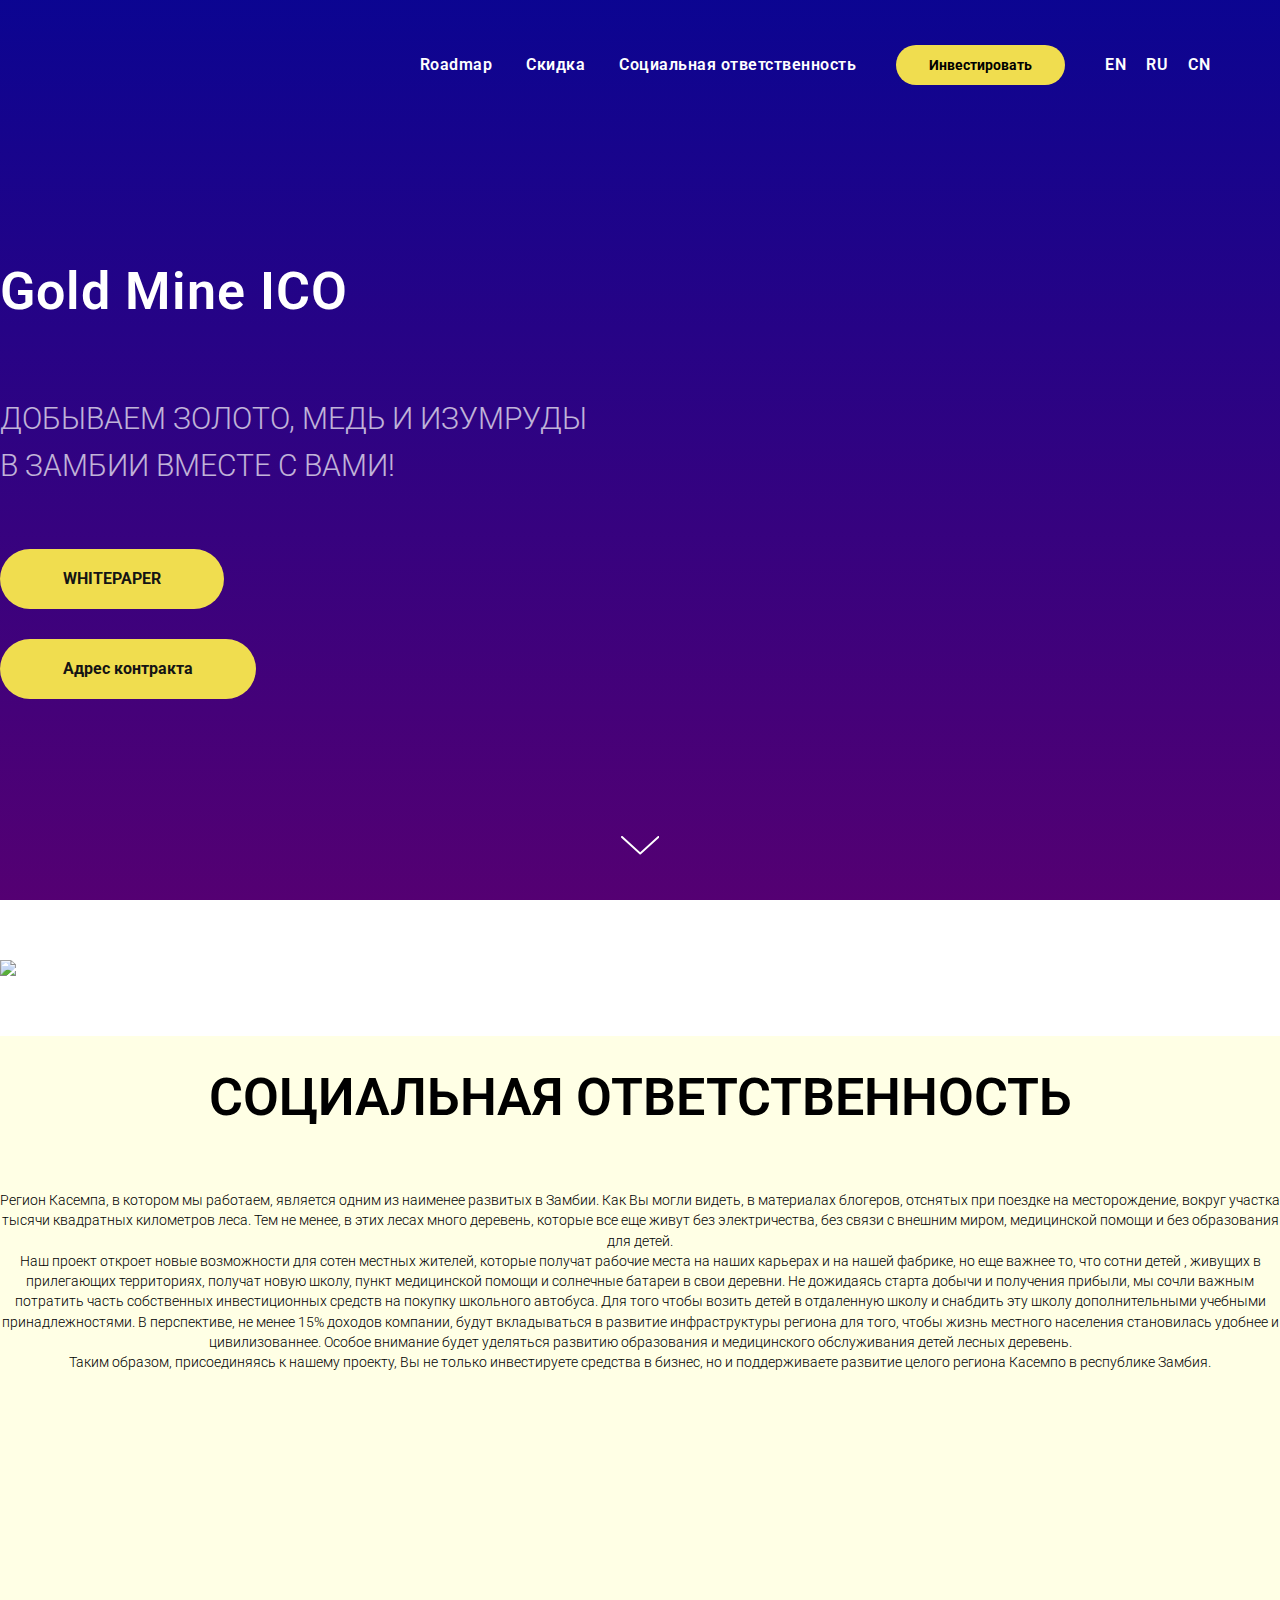
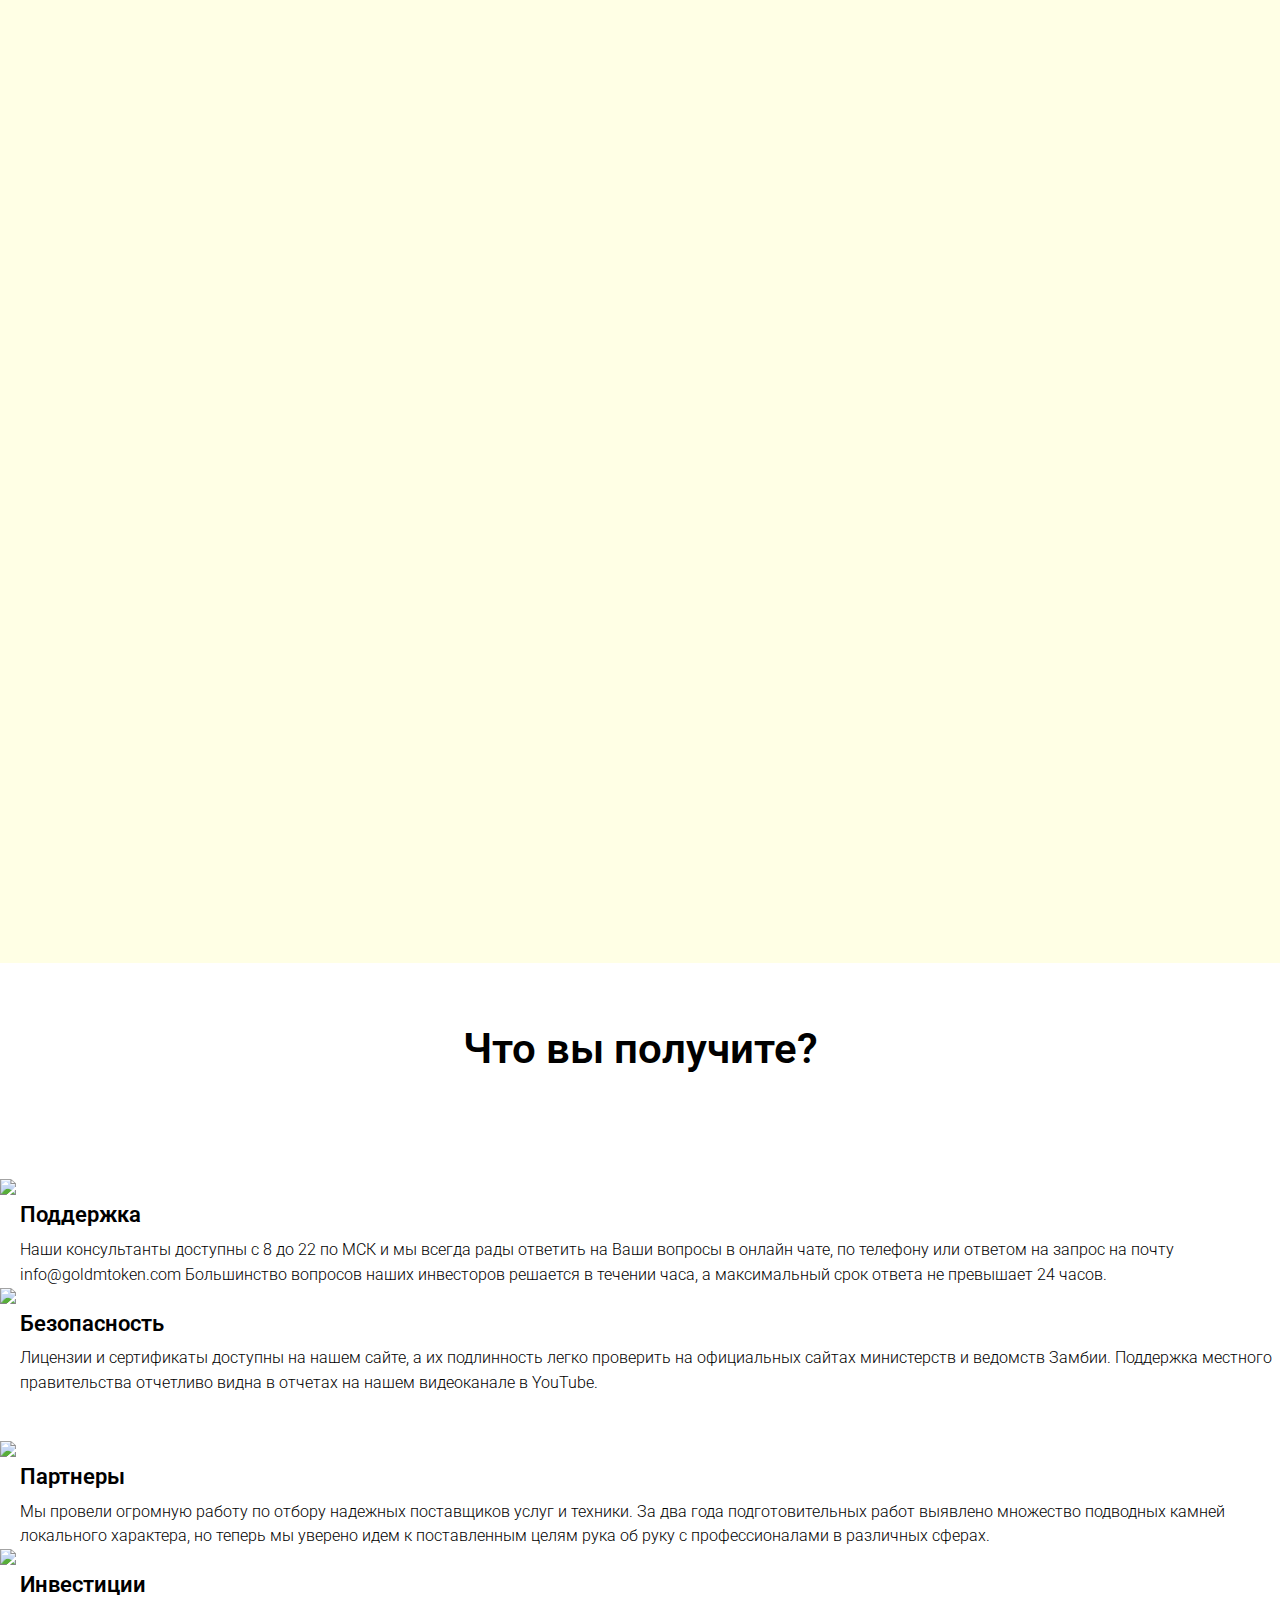
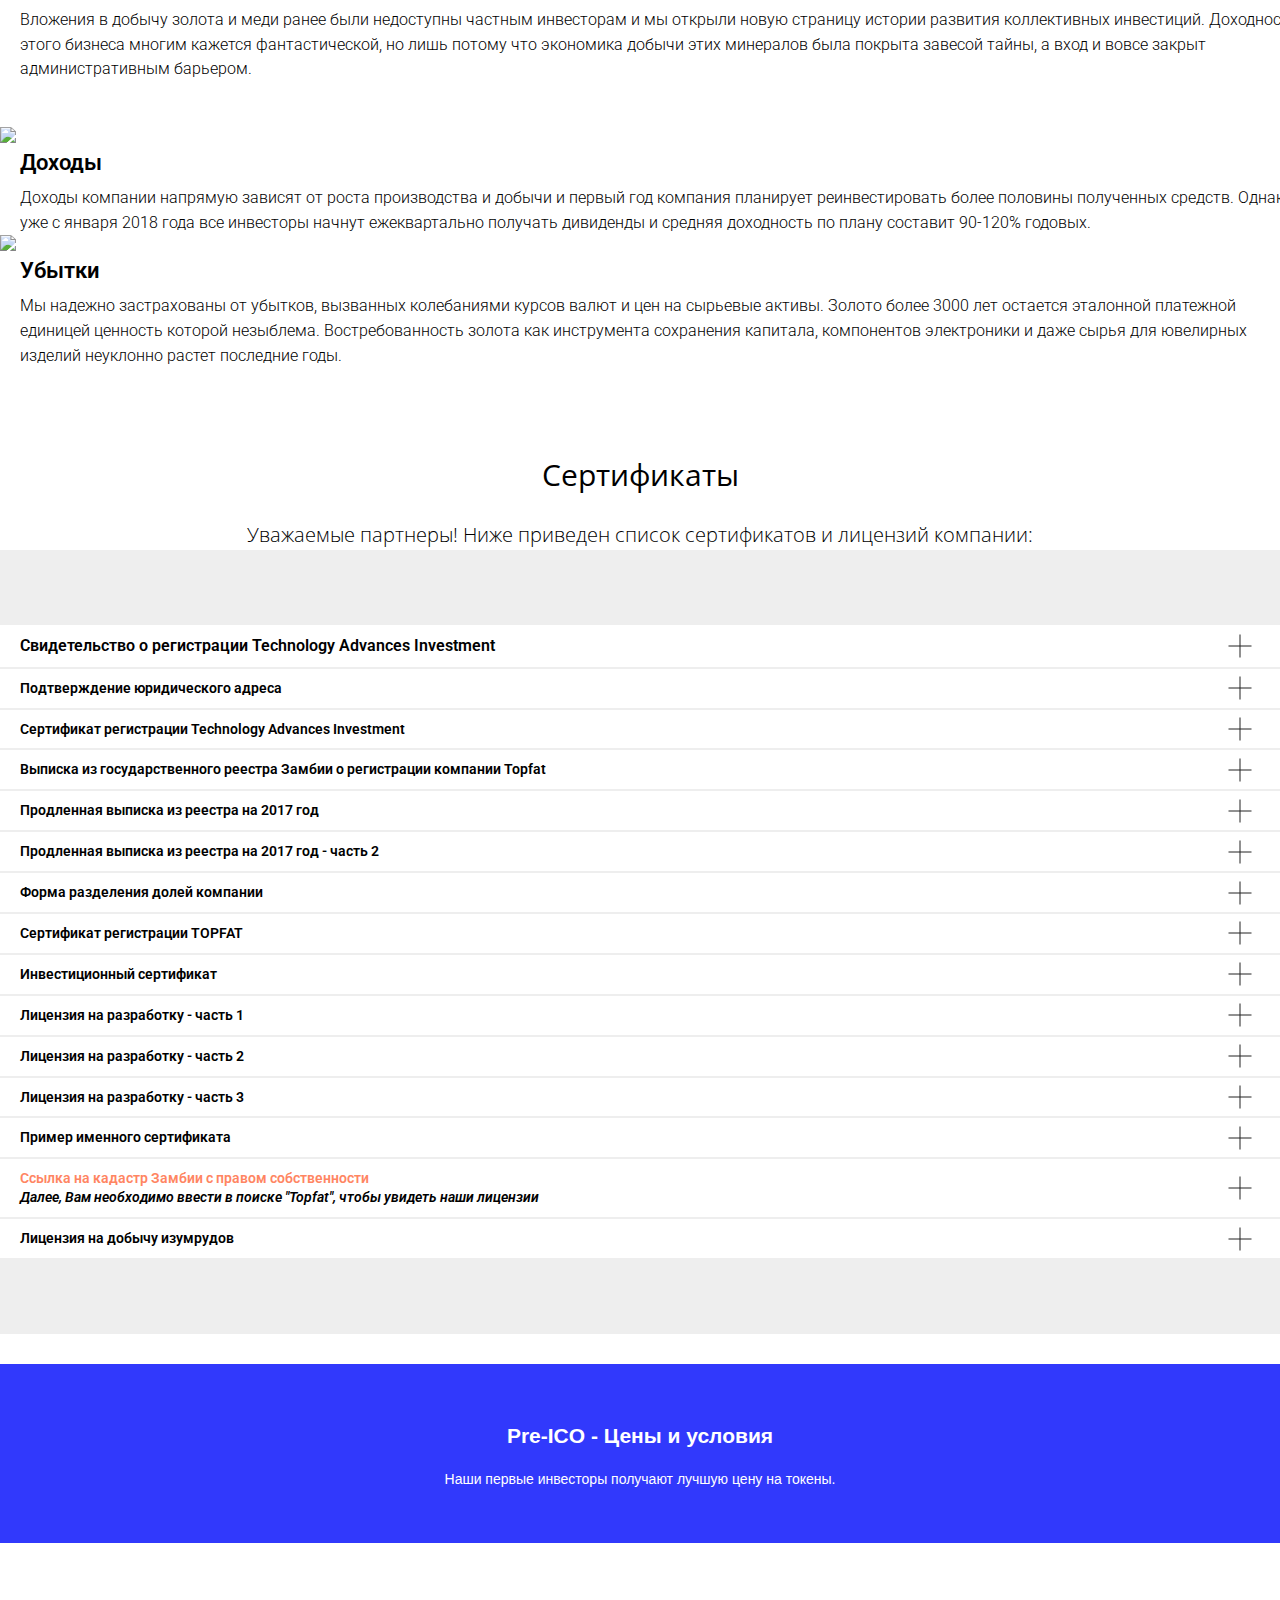
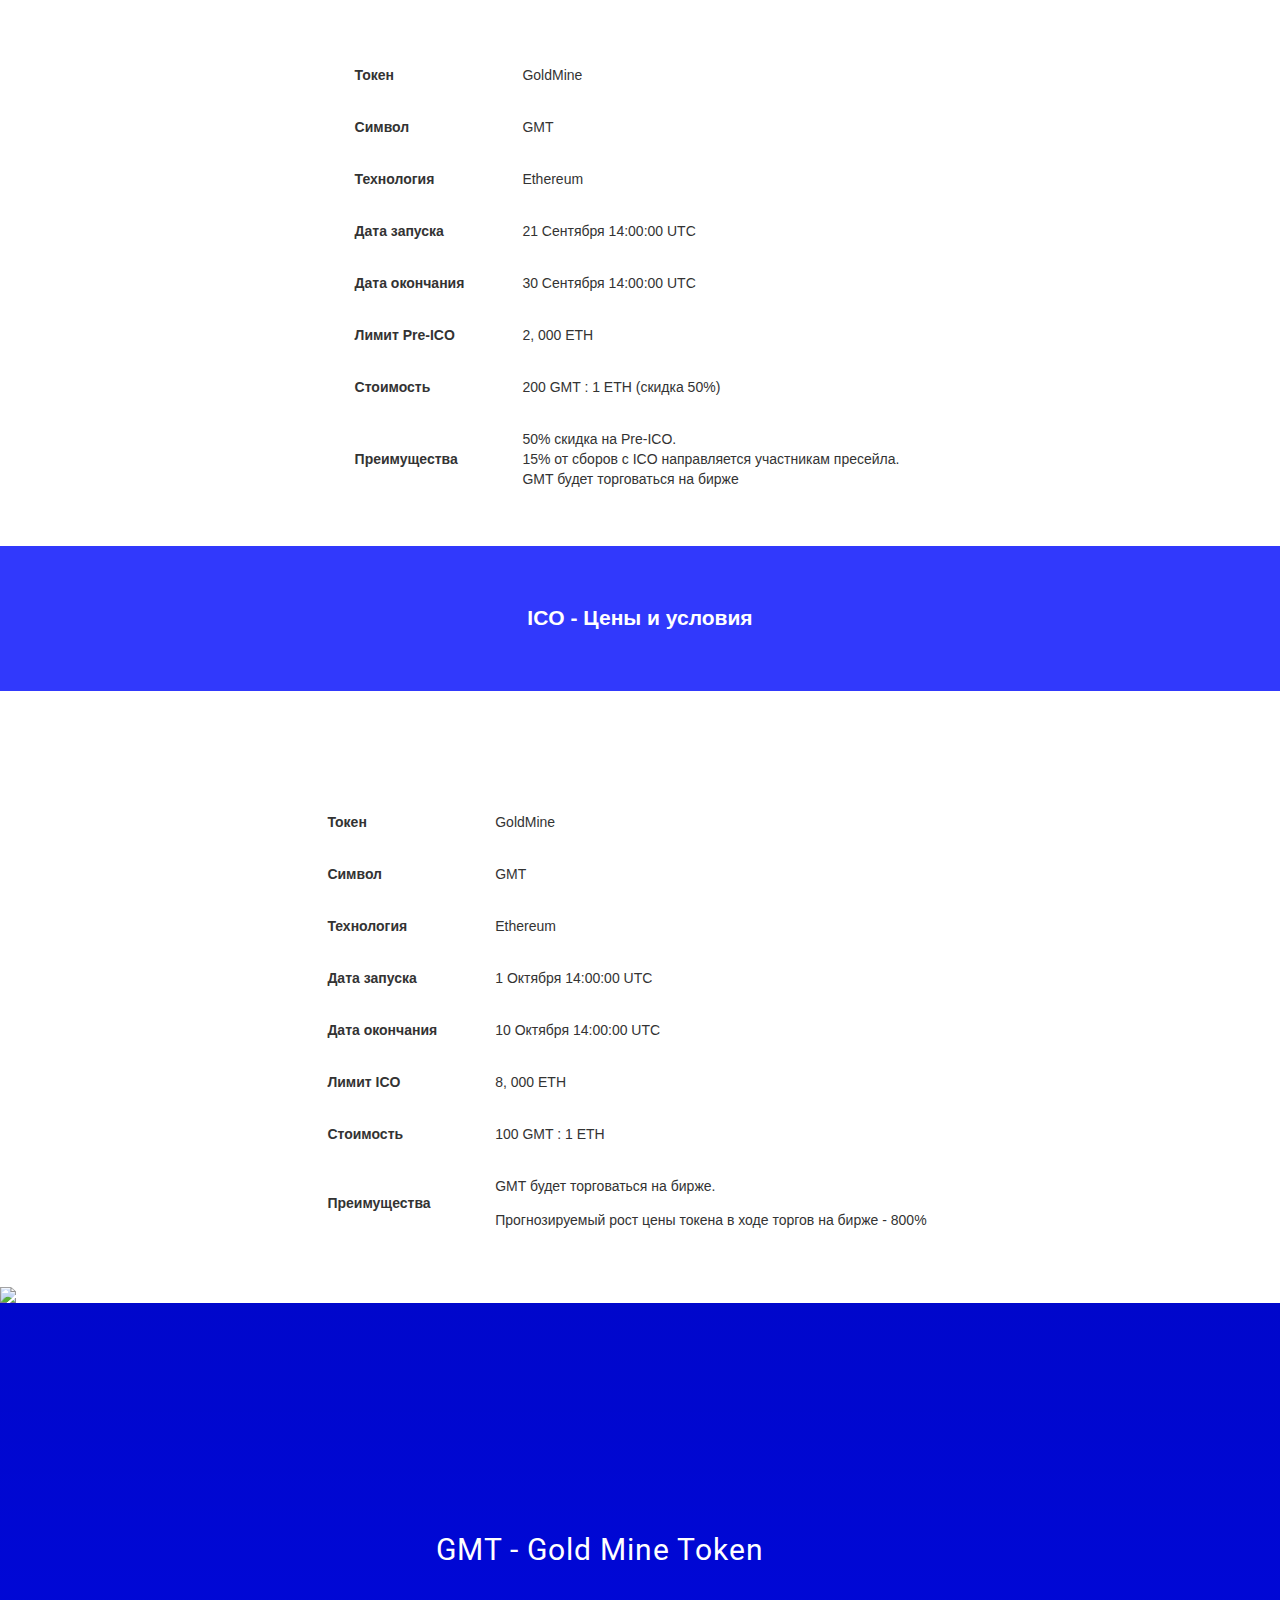
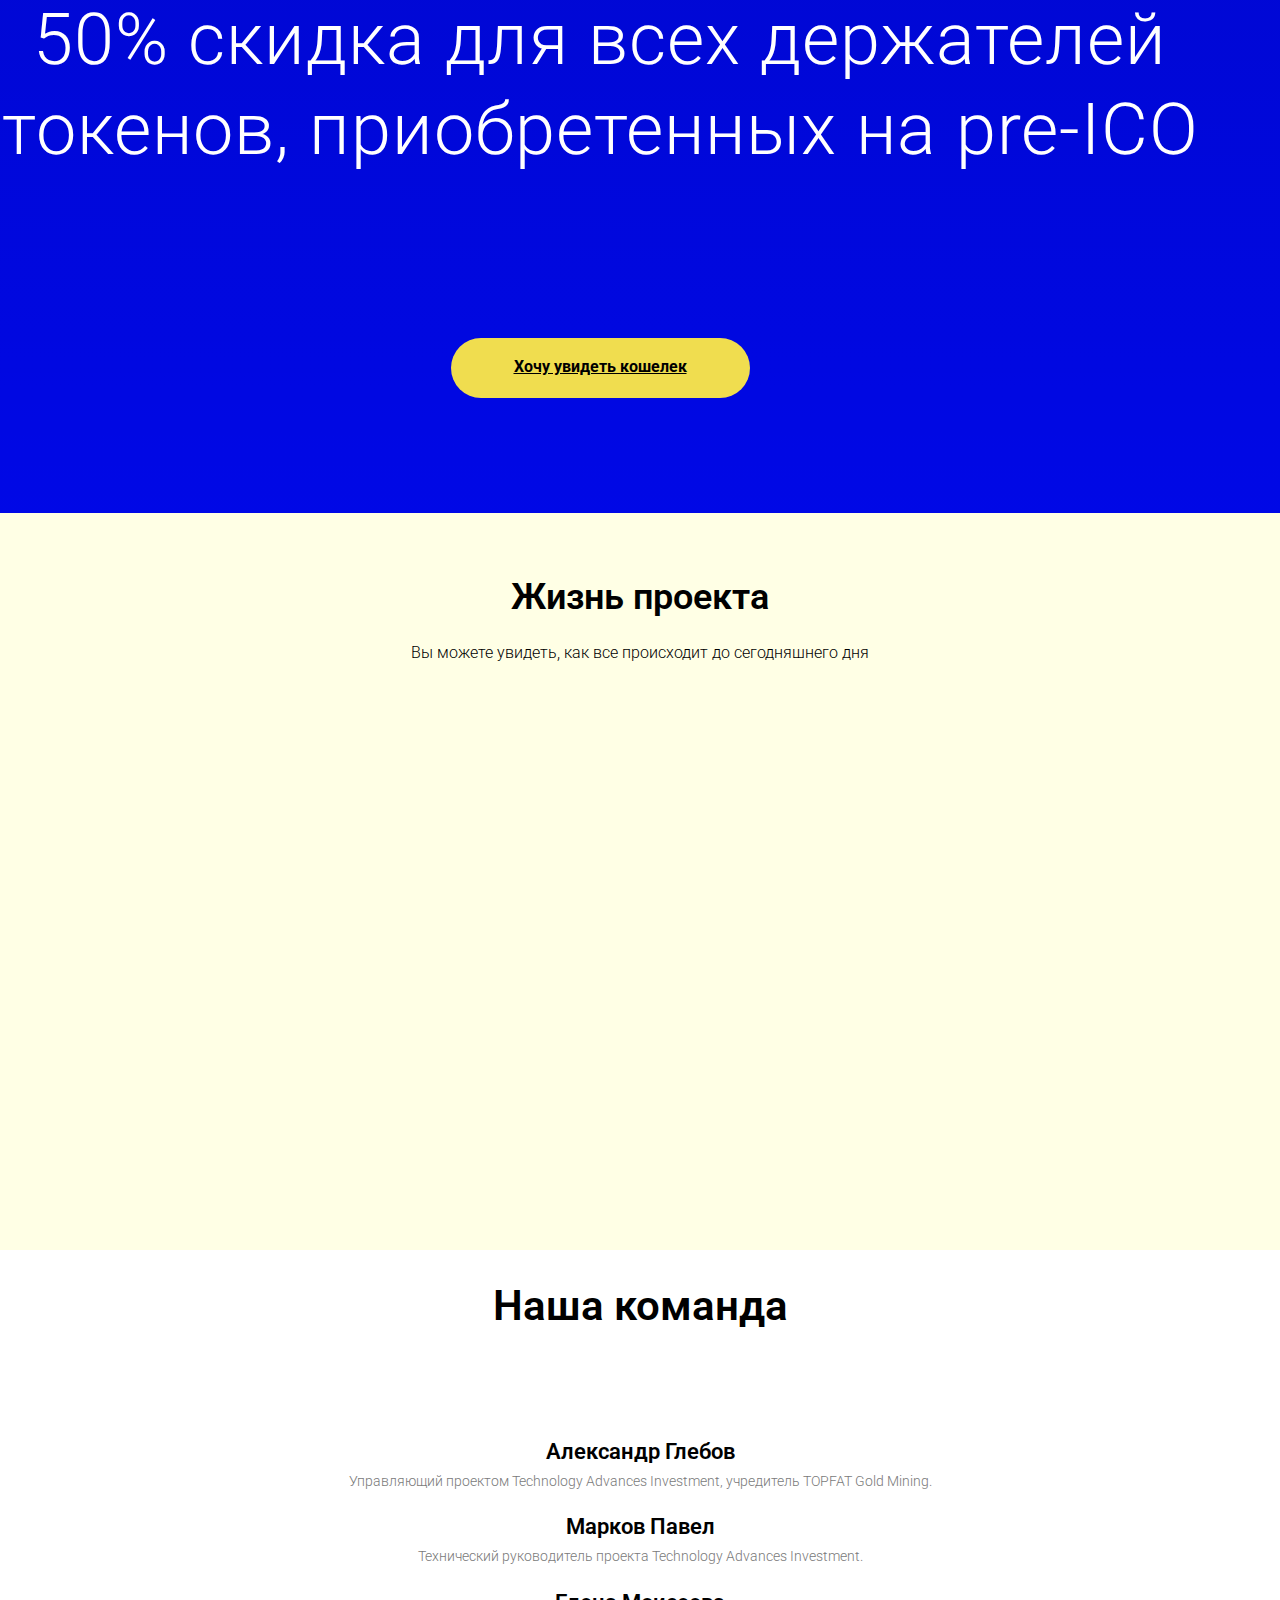
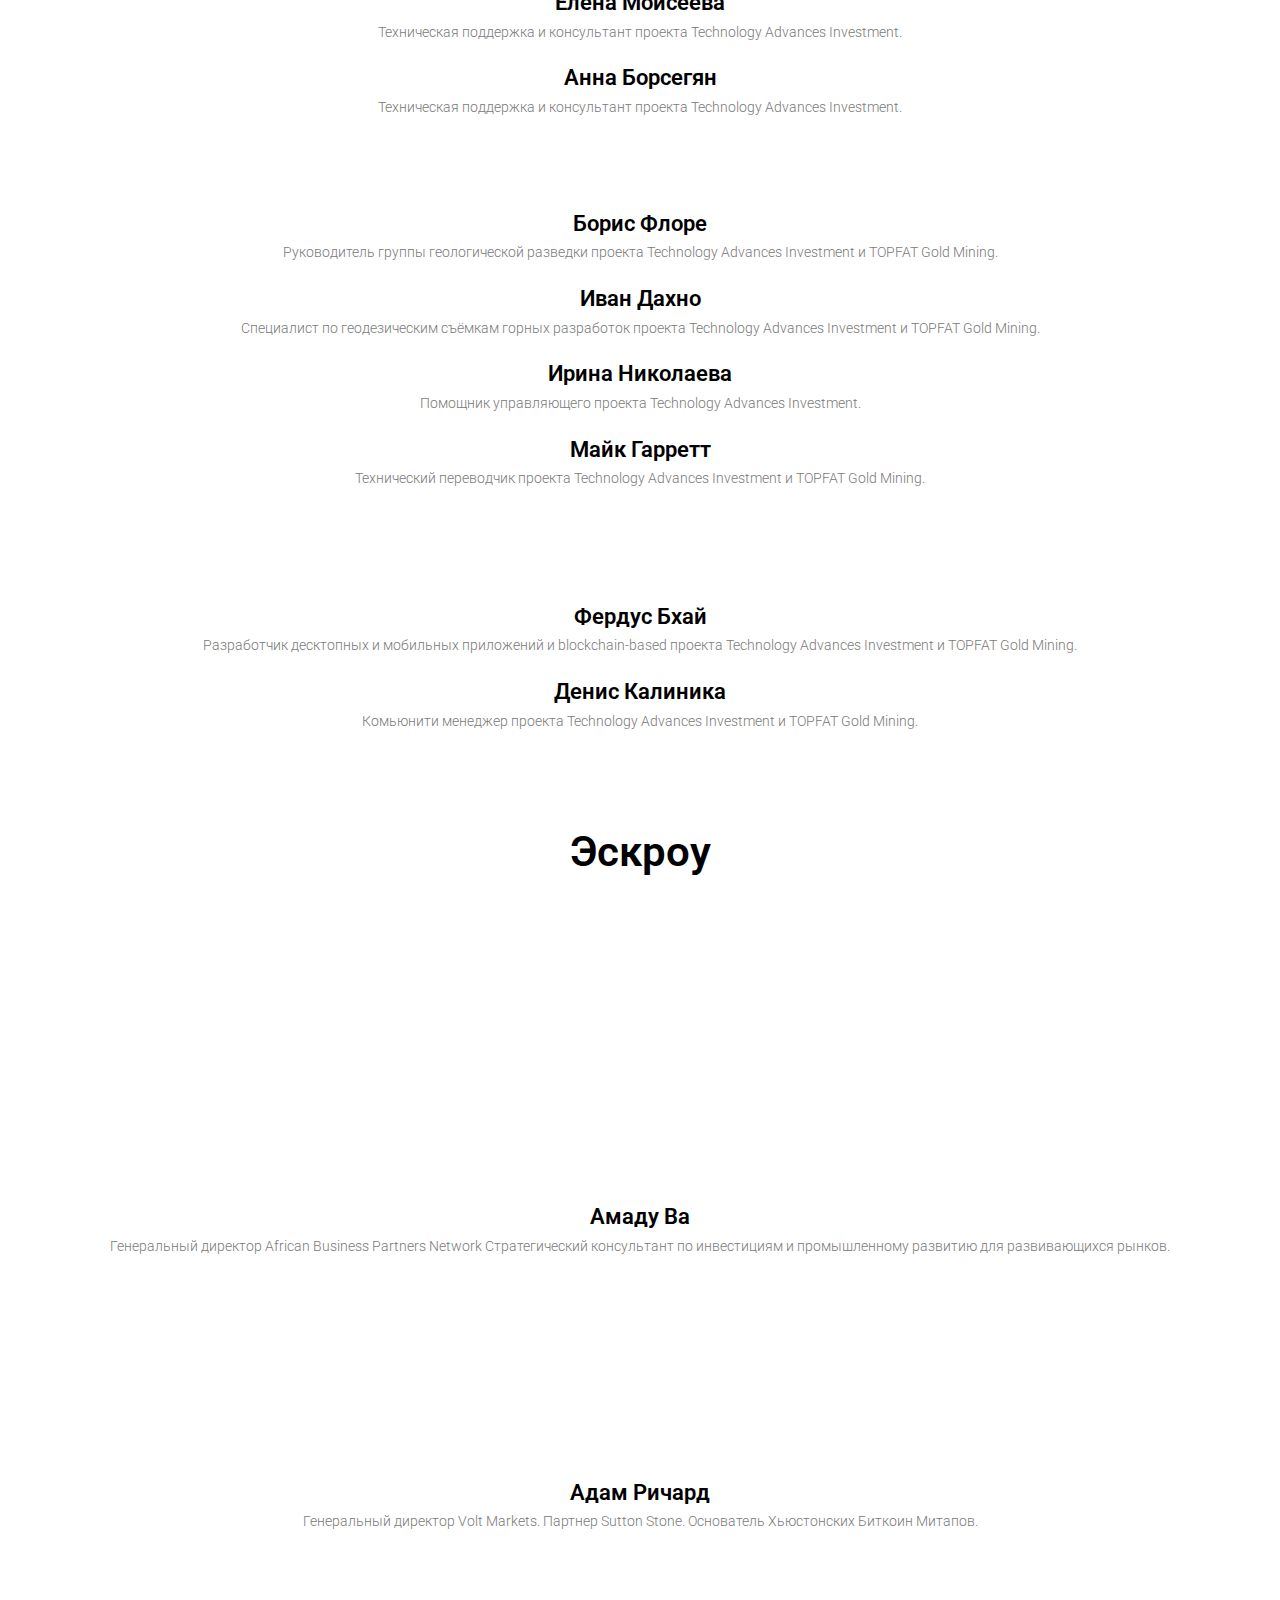
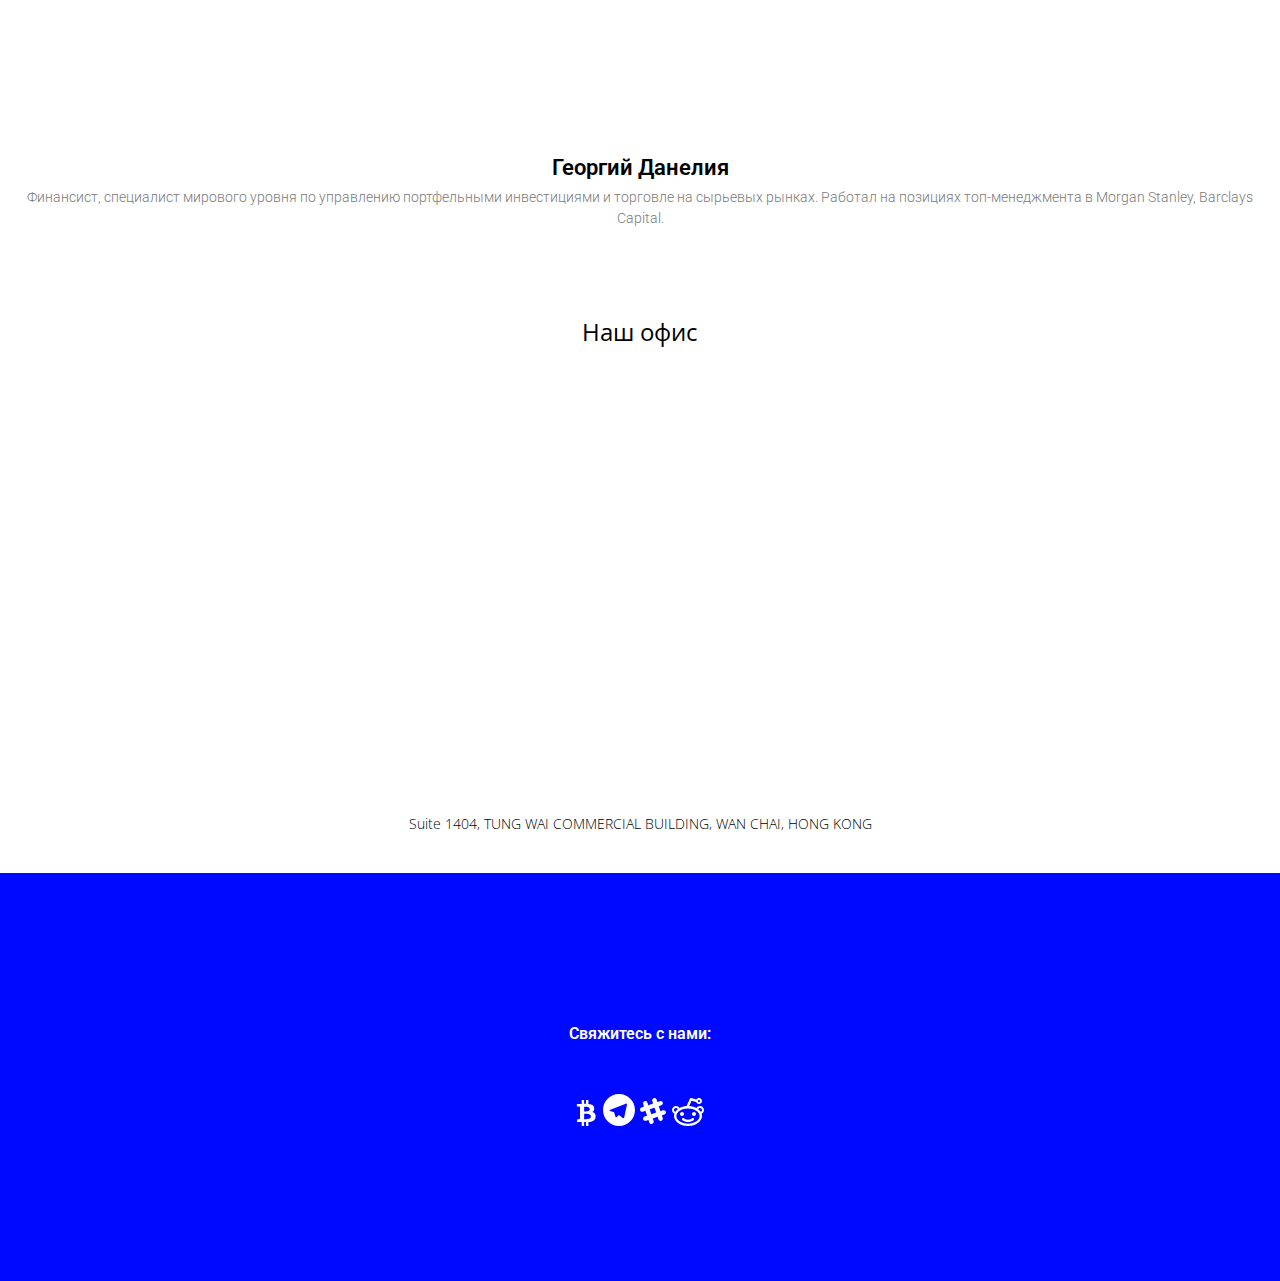
==== commit f2e7ccaf: "Update index2.html" ====
--- a/index2.html
+++ b/index2.html
@@ -1,24 +1,10 @@
 <!DOCTYPE html><html> <head><meta charset="utf-8" /><meta http-equiv="Content-Type" content="text/html; charset=utf-8" /><meta name="viewport" content="width=device-width, initial-scale=1.0" /><title>Gold Mine ICO RU</title><meta property="og:url" content="gmtru" /><meta property="og:title" content="Gold Mine ICO RU" /><meta property="og:description" content="" /><meta property="og:type" content="website" /><meta property="og:image" content="images/roadmap.png" /><meta property="fb:app_id" content="257953674358265" /><meta name="format-detection" content="telephone=no" /><meta http-equiv="x-dns-prefetch-control" content="on"><link rel="canonical" href="gmtru"><!-- Assets --><link rel="stylesheet" href="css/tilda-grid-3.0.min.css" type="text/css" media="all" /><link rel="stylesheet" href="css/tilda-blocks-2.12.css?t=1504595545" type="text/css" media="all" /><link rel="stylesheet" href="css/tilda-slds-1.4.min.css" type="text/css" media="all" /><link rel="stylesheet" href="css/tilda-zoom-2.0.min.css" type="text/css" media="all" /><link rel="stylesheet" href="css/tilda-popup-1.1.min.css" type="text/css" media="all" /><script src="js/jquery-1.10.2.min.js"></script><script src="js/tilda-scripts-2.8.min.js"></script><script src="js/tilda-blocks-2.7.js?t=1504595545"></script><script src="js/tilda-slds-1.4.min.js"></script><script src="js/hammer.min.js"></script><script src="js/tilda-zoom-2.0.min.js"></script><script src="js/tilda-map-1.0.min.js"></script><script src="js/lazyload-1.3.min.js"></script>
-<!-- Facebook Pixel Code -->
-<script>
-  !function(f,b,e,v,n,t,s)
-  {if(f.fbq)return;n=f.fbq=function(){n.callMethod?
-  n.callMethod.apply(n,arguments):n.queue.push(arguments)};
-  if(!f._fbq)f._fbq=n;n.push=n;n.loaded=!0;n.version='2.0';
-  n.queue=[];t=b.createElement(e);t.async=!0;
-  t.src=v;s=b.getElementsByTagName(e)[0];
-  s.parentNode.insertBefore(t,s)}(window, document,'script',
-  'https://connect.facebook.net/en_US/fbevents.js');
-  fbq('init', '169730156924083');
-  fbq('track', 'PageView');
-</script>
-<noscript><img height="1" width="1" style="display:none"
-  src="https://www.facebook.com/tr?id=169730156924083&ev=PageView&noscript=1"
-/></noscript>
-<!-- End Facebook Pixel Code --><script charset="UTF-8" src="//cdn.sendpulse.com/28edd3380a1c17cf65b137fe96516659/js/push/d1df5431b0d86745923b8c082e87be8e_1.js" async></script>
+<script charset="UTF-8" src="//cdn.sendpulse.com/28edd3380a1c17cf65b137fe96516659/js/push/d1df5431b0d86745923b8c082e87be8e_1.js" async></script>
 </head><body class="t-body" style="margin:0;"><!--allrecords--><div id="allrecords" class="t-records" data-hook="blocks-collection-content-node" data-tilda-project-id="349400" data-tilda-page-id="1480356" data-tilda-page-alias="gmtru" data-tilda-formskey="6a8dc3806094fb02ec5455dd8982c493" ><div id="rec30344322" class="r t-rec" style=" " data-animationappear="off" data-record-type="257" ><!-- T228 --><div id="nav30344322marker"></div> <div class="t228__mobile"> <div class="t228__mobile_container"> <div class="t228__mobile_text t-name t-name_md" field="text">&nbsp;</div>
 
-  <div class="t228__burger"> <span></span> <span></span> <span></span> <span></span> </div> </div> </div><div id="nav30344322" class="t228 t228__hidden t228__positionabsolute " style="background-color: rgba(0,0,0,0.0); height:130px; " data-bgcolor-hex="#000000" data-bgcolor-rgba="rgba(0,0,0,0.0)" data-navmarker="nav30344322marker" data-appearoffset="" data-bgopacity-two="" data-menushadow="" data-bgopacity="0.0" data-menu-items-align="right" data-menu="yes"> <div class="t228__maincontainer t228__c12collumns" style="height:130px;"> <div class="t228__padding40px"></div> <div class="t228__leftside"> </div> <div class="t228__centerside t228__menualign_right"> <div class="t228__centercontainer"> <ul class="t228__list "> <li class="t228__list_item"><a class="t-menu__link-item" href="#roadmap" style="color:#ffffff;font-weight:600;letter-spacing:0.5px;" data-menu-item-number="1">Roadmap</a></li> <li class="t228__list_item"><a class="t-menu__link-item" href="#discount" style="color:#ffffff;font-weight:600;letter-spacing:0.5px;" data-menu-item-number="2">Скидка</a></li> <li class="t228__list_item"><a class="t-menu__link-item" href="#social" style="color:#ffffff;font-weight:600;letter-spacing:0.5px;" data-menu-item-number="3">Социальная ответственность</a></li> </ul> </div> </div> <div class="t228__rightside"> <div class="t228__rightcontainer"> <div class="t228__right_buttons"> <div class="t228__right_buttons_wrap"> <div class="t228__right_buttons_but"><a href="#discount" target="" class="t-btn" style="color:#000000;background-color:#f0dd4f;border-radius:20px; -moz-border-radius:20px; -webkit-border-radius:20px;"><table style="width:100%; height:100%;"><tr><td>Инвестировать</td></tr></table></a></div> </div> </div> <div class="t228__right_langs"> <div class="t228__right_buttons_wrap"> <div class="t228__right_langs_lang"><a style="color:#ffffff;font-weight:600;letter-spacing:0.5px;" href="index.html">EN</a></div> <div class="t228__right_langs_lang"><a style="color:#ffffff;font-weight:600;letter-spacing:0.5px;" href="index2.html">RU</a></div> </div> </div> </div> </div> <div class="t228__padding40px"></div> </div></div><style>@media screen and (max-width: 980px) { #rec30344322 .t228__leftcontainer{ padding: 20px; }
+  <div class="t228__burger"> <span></span> <span></span> <span></span> <span></span> </div> </div> </div><div id="nav30344322" class="t228 t228__hidden t228__positionabsolute " style="background-color: rgba(0,0,0,0.0); height:130px; " data-bgcolor-hex="#000000" data-bgcolor-rgba="rgba(0,0,0,0.0)" data-navmarker="nav30344322marker" data-appearoffset="" data-bgopacity-two="" data-menushadow="" data-bgopacity="0.0" data-menu-items-align="right" data-menu="yes"> <div class="t228__maincontainer t228__c12collumns" style="height:130px;"> <div class="t228__padding40px"></div> <div class="t228__leftside"> </div> <div class="t228__centerside t228__menualign_right"> <div class="t228__centercontainer"> <ul class="t228__list "> <li class="t228__list_item"><a class="t-menu__link-item" href="#roadmap" style="color:#ffffff;font-weight:600;letter-spacing:0.5px;" data-menu-item-number="1">Roadmap</a></li> <li class="t228__list_item"><a class="t-menu__link-item" href="#discount" style="color:#ffffff;font-weight:600;letter-spacing:0.5px;" data-menu-item-number="2">Скидка</a></li> <li class="t228__list_item"><a class="t-menu__link-item" href="#social" style="color:#ffffff;font-weight:600;letter-spacing:0.5px;" data-menu-item-number="3">Социальная ответственность</a></li> </ul> </div> </div> <div class="t228__rightside"> <div class="t228__rightcontainer"> <div class="t228__right_buttons"> <div class="t228__right_buttons_wrap"> <div class="t228__right_buttons_but"><a href="#discount" target="" class="t-btn" style="color:#000000;background-color:#f0dd4f;border-radius:20px; -moz-border-radius:20px; -webkit-border-radius:20px;"><table style="width:100%; height:100%;"><tr><td>Инвестировать</td></tr></table></a></div> </div> </div> <div class="t228__right_langs"> <div class="t228__right_buttons_wrap"> <div class="t228__right_langs_lang"><a style="color:#ffffff;font-weight:600;letter-spacing:0.5px;" href="index.html">EN</a></div> <div class="t228__right_langs_lang"><a style="color:#ffffff;font-weight:600;letter-spacing:0.5px;" href="index2.html">RU</a></div> 
+  <div class="t228__right_langs_lang"><a style="color:#ffffff;font-weight:600;letter-spacing:0.5px;" href="index3.html">CN</a></div>
+  </div> </div> </div> </div> <div class="t228__padding40px"></div> </div></div><style>@media screen and (max-width: 980px) { #rec30344322 .t228__leftcontainer{ padding: 20px; }
 }
 @media screen and (max-width: 980px) { #rec30344322 .t228__imglogo{ padding: 20px 0; }
 }</style><script type="text/javascript"> $(document).ready(function() { t228_highlight(); });
@@ -26,7 +12,9 @@
 });
 $(document).ready(function() { t228_setBg('30344322');
 }); </script><script type="text/javascript"> $(document).ready(function() { t228_createMobileMenu('30344322'); }); </script> <!--[if IE 8]><style>#rec30344322 .t228 { filter: progid:DXImageTransform.Microsoft.gradient(startColorStr='#D9000000', endColorstr='#D9000000');
-}</style><![endif]--></div><div id="rec30344324" class="r t-rec" style=" " data-animationappear="off" data-record-type="204" ><!-- cover --><div class="t-cover" id="recorddiv30344324" bgimgfield="img" style="height:100vh; background-image:url('');" ><div class="t-cover__carrier" id="coverCarry30344324" data-content-cover-id="30344324" data-content-cover-bg="" data-content-cover-height="100vh" data-content-cover-parallax="" data-content-video-url-youtube="4ixd88XIaAY" data-content-video-noadcut-youtube="yes" data-content-video-ratio="16:4"style="height:100vh;background-attachment:scroll; "></div> <div class="t-cover__filter" style="height:100vh;background-image: -moz-linear-gradient(top, rgba(19,8,242,0.60), rgba(120,0,163,0.70));background-image: -webkit-linear-gradient(top, rgba(19,8,242,0.60), rgba(120,0,163,0.70));background-image: -o-linear-gradient(top, rgba(19,8,242,0.60), rgba(120,0,163,0.70));background-image: -ms-linear-gradient(top, rgba(19,8,242,0.60), rgba(120,0,163,0.70));background-image: linear-gradient(top, rgba(19,8,242,0.60), rgba(120,0,163,0.70));filter: progid:DXImageTransform.Microsoft.gradient(startColorStr='#661308f2', endColorstr='#4c7800a3');"></div><div class="t-container"> <div class="t-col t-col_8"><div class="t-cover__wrapper t-valign_middle" style="height:100vh; position: relative;z-index: 1;"> <div class="t181"> <div data-hook-content="covercontent"> <div class="t181__wrapper"> <h1 class="t181__title t-title t-title_md " style="" field="title">Gold Mine ICO<br /></h1> <div class="t181__descr t-descr t-descr_lg t-opacity_70 " style="" field="descr"><div style="font-size:30px;" data-customstyle="yes">ДОБЫВАЕМ ЗОЛОТО, МЕДЬ И ИЗУМРУДЫ<br />В ЗАМБИИ ВМЕСТЕ С ВАМИ!<br /></div></div> <div style="margin-top:30px;"> <a href="/wpru.html" target="_blank" class="t-btn " style="color:#141414;background-color:#f0dd4f;border-radius:30px; -moz-border-radius:30px; -webkit-border-radius:30px;"><table style="width:100%; height:100%;"><tr><td>WHITEPAPER</td></tr></table></a> </div> </div> </div> </div> </div> </div> </div> <!-- arrow --> <div class="t-cover__arrow"><div class="t-cover__arrow-wrapper t-cover__arrow-wrapper_animated"><div class="t-cover__arrow_mobile"><svg class="t-cover__arrow-svg" style="fill:#ffffff;" x="0px" y="0px" width="38.417px" height="18.592px" viewBox="0 0 38.417 18.592" style="enable-background:new 0 0 38.417 18.592;"><g><path d="M19.208,18.592c-0.241,0-0.483-0.087-0.673-0.261L0.327,1.74c-0.408-0.372-0.438-1.004-0.066-1.413c0.372-0.409,1.004-0.439,1.413-0.066L19.208,16.24L36.743,0.261c0.411-0.372,1.042-0.342,1.413,0.066c0.372,0.408,0.343,1.041-0.065,1.413L19.881,18.332C19.691,18.505,19.449,18.592,19.208,18.592z"/></g></svg></div></div></div> <!-- arrow --> </div> </div><div id="rec30344326" class="r t-rec" style=" " data-record-type="215" ><a name="roadmap" style="font-size:0;"></a></div><div id="rec30344328" class="r t-rec t-rec_pt_60 t-rec_pb_60" style="padding-top:60px;padding-bottom:60px; " data-record-type="3" ><!-- T107 --><div class="t107"> <div class="t-align_center" itemscope itemtype="http://schema.org/ImageObject"><meta itemprop="image" content="images/roadmap.png"> <img src="images/tild6533-3062-4235-b635-353762396530__-__empty__document.png" data-original="images/roadmap.png" class="t107__widthauto t-img" imgfield="img" /> </div> </div></div><div id="rec30344330" class="r t-rec" style=" " data-record-type="215" ><a name="social" style="font-size:0;"></a></div><div id="rec30344332" class="r t-rec t-rec_pt_30 t-rec_pb_30" style="padding-top:30px;padding-bottom:30px;background-color:#ffffe5; " data-record-type="472" data-bg-color="#ffffe5"><!-- T472 --><div class="t472"> <div class="t-container t-align_center"> <div class="t-col t-col_10 t-prefix_1"> <div class="t472__title t-title t-title_md t-margin_auto" field="title" style="text-transform:uppercase;">СОЦИАЛЬНАЯ ОТВЕТСТВЕННОСТЬ<br /></div> <div class="t472__descr t-descr t-descr_xxl t-margin_auto" field="descr" style=""><div style="font-size:14px;" data-customstyle="yes">Регион Касемпа, в котором мы работаем, является одним из наименее развитых в Замбии. Как Вы могли видеть, в материалах блогеров, отснятых при поездке на месторождение, вокруг участка тысячи квадратных километров леса. Тем не менее, в этих лесах много деревень, которые все еще живут без электричества, без связи с внешним миром, медицинской помощи и без образования для детей.<br />Наш проект откроет новые возможности для сотен местных жителей, которые получат рабочие места на наших карьерах и на нашей фабрике, но еще важнее то, что сотни детей , живущих в прилегающих территориях, получат новую школу, пункт медицинской помощи и солнечные батареи в свои деревни. Не дожидаясь старта добычи и получения прибыли, мы сочли важным потратить часть собственных инвестиционных средств на покупку школьного автобуса. Для того чтобы возить детей в отдаленную школу и снабдить эту школу дополнительными учебными принадлежностями. В перспективе, не менее 15% доходов компании, будут вкладываться в развитие инфраструктуры региона для того, чтобы жизнь местного населения становилась удобнее и цивилизованнее. Особое внимание будет уделяться развитию образования и медицинского обслуживания детей лесных деревень.<br />Таким образом, присоединяясь к нашему проекту, Вы не только инвестируете средства в бизнес, но и поддерживаете развитие целого региона Касемпо в республике Замбия.</div></div> </div><div class="t-row t-clear"><div class="t-col t-col_4"><div class="t472__blockimg t-bgimg" bgimgfield="img" data-original="images/tild3865-3936-4232-b736-343838343135__1.jpg" style="background: url('images/tild3865-3936-4232-b736-343838343135__-__resize__20x__1.jpg') center center no-repeat; background-size:cover;" ></div></div><div class="t-col t-col_4"><div class="t472__blockimg t-bgimg" bgimgfield="img2" data-original="images/tild6633-3539-4165-b566-353065653334__2.jpg" style="background: url('images/tild6633-3539-4165-b566-353065653334__-__resize__20x__2.jpg') center center no-repeat; background-size:cover;" ></div></div><div class="t-col t-col_4"><div class="t472__blockimg t-bgimg" bgimgfield="img3" data-original="images/tild3266-6565-4934-b537-363532666134__20170820_041426.png" style="background: url('images/tild3266-6565-4934-b537-363532666134__-__resize__20x__20170820_041426.png') center center no-repeat; background-size:cover;" ></div></div></div> </div></div></div><div id="rec30344334" class="r t-rec t-rec_pt_60 t-rec_pb_60" style="padding-top:60px;padding-bottom:60px; " data-record-type="497" ><!-- t497 --><div class="t497"><div class="t-section__container t-container"><div class="t-col t-col_12"><div class="t-section__topwrapper t-align_center"><div class="t-section__title t-title t-title_xs " field="btitle">Что вы получите?</div></div></div></div><div class="t497__container t-container"> <div class="t497__col t-col t-col_5 t-prefix_1 t497__col_first t-item "><div class="t497__item"><div class="t-cell t-valign_top"><div class="t497__imgwrapper" ><img src="images/tild3232-3764-4965-a132-363264373039__-__empty__7.svg" data-original="images/tild3232-3764-4965-a132-363264373039__7.svg" class="t497__img t-img" imgfield="li_img__1476973323713" /></div></div><div class="t497__textwrapper t-cell t-valign_top"><div class="t497__name t-name t-name_lg" field="li_title__1476973323713" style="">Поддержка<br /></div><div class="t497__descr t-descr t-descr_xs" field="li_descr__1476973323713" style="">Наши консультанты доступны с 8 до 22 по МСК и мы всегда рады ответить на Ваши вопросы в онлайн чате, по телефону или ответом на запрос на почту info@goldmtoken.com Большинство вопросов наших инвесторов решается в течении часа, а максимальный срок ответа не превышает 24 часов.</div></div></div></div> <div class="t497__col t-col t-col_5 t-item "><div class="t497__item"><div class="t-cell t-valign_top"><div class="t497__imgwrapper" ><img src="images/tild3165-3332-4262-b162-623064306437__-__empty__9.svg" data-original="images/tild3165-3332-4262-b162-623064306437__9.svg" class="t497__img t-img" imgfield="li_img__1476973326928" /></div></div><div class="t497__textwrapper t-cell t-valign_top"><div class="t497__name t-name t-name_lg" field="li_title__1476973326928" style="">Безопасность</div><div class="t497__descr t-descr t-descr_xs" field="li_descr__1476973326928" style="">Лицензии и сертификаты доступны на нашем сайте, а их подлинность легко проверить на официальных сайтах министерств и ведомств Замбии. Поддержка местного правительства отчетливо видна в отчетах на нашем видеоканале в YouTube.</div></div></div></div> <div class="t-clear t497__separator" style="margin-bottom:45px;"></div><div class="t497__col t-col t-col_5 t-prefix_1 t-item "><div class="t497__item"><div class="t-cell t-valign_top"><div class="t497__imgwrapper" ><img src="images/tild3762-3834-4938-a631-356666356539__-__empty__1.svg" data-original="images/tild3762-3834-4938-a631-356666356539__1.svg" class="t497__img t-img" imgfield="li_img__1476973352758" /></div></div><div class="t497__textwrapper t-cell t-valign_top"><div class="t497__name t-name t-name_lg" field="li_title__1476973352758" style="">Партнеры</div><div class="t497__descr t-descr t-descr_xs" field="li_descr__1476973352758" style="">Мы провели огромную работу по отбору надежных поставщиков услуг и техники. За два года подготовительных работ выявлено множество подводных камней локального характера, но теперь мы уверено идем к поставленным целям рука об руку с профессионалами в различных сферах.</div></div></div></div> <div class="t497__col t-col t-col_5 t-item "><div class="t497__item"><div class="t-cell t-valign_top"><div class="t497__imgwrapper" ><img src="images/tild6162-3163-4535-a266-396639663339__-__empty__4.svg" data-original="images/tild6162-3163-4535-a266-396639663339__4.svg" class="t497__img t-img" imgfield="li_img__1476973363863" /></div></div><div class="t497__textwrapper t-cell t-valign_top"><div class="t497__name t-name t-name_lg" field="li_title__1476973363863" style="">Инвестиции</div><div class="t497__descr t-descr t-descr_xs" field="li_descr__1476973363863" style="">Вложения в добычу золота и меди ранее были недоступны частным инвесторам и мы открыли новую страницу истории развития коллективных инвестиций. Доходность этого бизнеса многим кажется фантастической, но лишь потому что экономика добычи этих минералов была покрыта завесой тайны, а вход и вовсе закрыт административным барьером.</div></div></div></div> <div class="t-clear t497__separator" style="margin-bottom:45px;"></div><div class="t497__col t-col t-col_5 t-prefix_1 t-item "><div class="t497__item"><div class="t-cell t-valign_top"><div class="t497__imgwrapper" ><img src="images/tild3666-3036-4630-a563-336337303461__-__empty__11.svg" data-original="images/tild3666-3036-4630-a563-336337303461__11.svg" class="t497__img t-img" imgfield="li_img__1476973375188" /></div></div><div class="t497__textwrapper t-cell t-valign_top"><div class="t497__name t-name t-name_lg" field="li_title__1476973375188" style="">Доходы</div><div class="t497__descr t-descr t-descr_xs" field="li_descr__1476973375188" style="">Доходы компании напрямую зависят от роста производства и добычи и первый год компания планирует реинвестировать более половины полученных средств. Однако уже с января 2018 года все инвесторы начнут ежеквартально получать дивиденды и средняя доходность по плану составит 90-120% годовых.<br /></div></div></div></div> <div class="t497__col t-col t-col_5 t-item "><div class="t497__item"><div class="t-cell t-valign_top"><div class="t497__imgwrapper" ><img src="images/tild3030-6664-4366-a335-373265363863__-__empty__5.svg" data-original="images/tild3030-6664-4366-a335-373265363863__5.svg" class="t497__img t-img" imgfield="li_img__1476973386547" /></div></div><div class="t497__textwrapper t-cell t-valign_top"><div class="t497__name t-name t-name_lg" field="li_title__1476973386547" style="">Убытки</div><div class="t497__descr t-descr t-descr_xs" field="li_descr__1476973386547" style="">Мы надежно застрахованы от убытков, вызванных колебаниями курсов валют и цен на сырьевые активы. Золото более 3000 лет остается эталонной платежной единицей ценность которой незыблема. Востребованность золота как инструмента сохранения капитала, компонентов электроники и даже сырья для ювелирных изделий неуклонно растет последние годы.<br /></div></div></div></div></div></div></div><div id="rec30344336" class="r t-rec t-rec_pt_15 t-rec_pb_15" style="padding-top:15px;padding-bottom:15px; " data-record-type="106" ><!-- T004 --><div class="t004"><div class="t-container "> <div class="t-col t-col_8 t-prefix_2"><div field="text" class="t-text t-text_md "><div style="font-size:30px;text-align:center;" data-customstyle="yes"><strong>Сертификаты</strong></div></div></div></div></div></div><div id="rec30344338" class="r t-rec t-rec_pt_0 t-rec_pb_0" style="padding-top:0px;padding-bottom:0px; " data-record-type="61" ><!-- T051 --><div class="t051"><div class="t-container"><div class="t-col t-col_12 "><div class="t051__text t-text t-text_md" field="text"> Уважаемые партнеры! Ниже приведен список сертификатов и лицензий компании:<br /></div></div></div></div></div><div id="rec30344340" class="r t-rec t-rec_pt_75 t-rec_pb_75" style="padding-top:75px;padding-bottom:75px;background-color:#eeeeee; " data-animationappear="off" data-record-type="668" data-bg-color="#eeeeee"><!-- T668--><div class="t668"> <div class="t-container"> <div class="t668__col t-col t-col_8 t-prefix_2" style="margin-bottom:2px;"> <div class="t668__accordion"> <div class="t668__wrapper" > <div class="t668__header" style="padding-top: 10px; padding-bottom: 10px;padding-left: 20px; padding-right: 20px;"> <div class="t668__title t-name t-name_xl" field="li_title__1480611044356" style=""><div style="font-size:16px;" data-customstyle="yes">Свидетельство о регистрации Technology Advances Investment<br /></div></div> <div class="t668__icon" style="right: 20px;"> <div class="t668__lines"> <svg width="24px" height="24px" viewBox="0 0 24 24" xmlns="http://www.w3.org/2000/svg" xmlns:xlink="http://www.w3.org/1999/xlink"> <g stroke="none" stroke-width="1px" fill="none" fill-rule="evenodd" stroke-linecap="square"> <g transform="translate(1.000000, 1.000000)" stroke="#222222"> <path d="M0,11 L22,11"></path> <path d="M11,0 L11,22"></path> </g> </g> </svg> </div> <div class="t668__circle" style="background-color: transparent;"></div> </div> <div class="t668__icon t668__icon-hover" style="right: 20px;"> <div class="t668__lines"> <svg width="24px" height="24px" viewBox="0 0 24 24" xmlns="http://www.w3.org/2000/svg" xmlns:xlink="http://www.w3.org/1999/xlink"> <g stroke="none" stroke-width="1px" fill="none" fill-rule="evenodd" stroke-linecap="square"> <g transform="translate(1.000000, 1.000000)" stroke="#222222"> <path d="M0,11 L22,11"></path> <path d="M11,0 L11,22"></path> </g> </g> </svg> </div> <div class="t668__circle" style="background-color: #eee;"></div> </div> </div> <div class="t668__content" style="padding-bottom: 10px;padding-left: 20px; padding-right: 20px;"> <div class="t668__textwrapper"> <img class="t668__img t-img" imgfield="li_img__1480611044356" src="images/tild6662-6330-4839-b161-366635356435__-__empty__cert1.png" data-original="images/tild6662-6330-4839-b161-366635356435__cert1.png""> </div> </div> </div> </div> </div> <div class="t668__col t-col t-col_8 t-prefix_2" style="margin-bottom:2px;"> <div class="t668__accordion"> <div class="t668__wrapper" > <div class="t668__header" style="padding-top: 10px; padding-bottom: 10px;padding-left: 20px; padding-right: 20px;"> <div class="t668__title t-name t-name_xl" field="li_title__1480611048442" style=""><div style="font-size:14px;" data-customstyle="yes">Подтверждение юридического адреса <br /></div></div> <div class="t668__icon" style="right: 20px;"> <div class="t668__lines"> <svg width="24px" height="24px" viewBox="0 0 24 24" xmlns="http://www.w3.org/2000/svg" xmlns:xlink="http://www.w3.org/1999/xlink"> <g stroke="none" stroke-width="1px" fill="none" fill-rule="evenodd" stroke-linecap="square"> <g transform="translate(1.000000, 1.000000)" stroke="#222222"> <path d="M0,11 L22,11"></path> <path d="M11,0 L11,22"></path> </g> </g> </svg> </div> <div class="t668__circle" style="background-color: transparent;"></div> </div> <div class="t668__icon t668__icon-hover" style="right: 20px;"> <div class="t668__lines"> <svg width="24px" height="24px" viewBox="0 0 24 24" xmlns="http://www.w3.org/2000/svg" xmlns:xlink="http://www.w3.org/1999/xlink"> <g stroke="none" stroke-width="1px" fill="none" fill-rule="evenodd" stroke-linecap="square"> <g transform="translate(1.000000, 1.000000)" stroke="#222222"> <path d="M0,11 L22,11"></path> <path d="M11,0 L11,22"></path> </g> </g> </svg> </div> <div class="t668__circle" style="background-color: #eee;"></div> </div> </div> <div class="t668__content" style="padding-bottom: 10px;padding-left: 20px; padding-right: 20px;"> <div class="t668__textwrapper"> <img class="t668__img t-img" imgfield="li_img__1480611048442" src="images/tild3265-6432-4232-a232-323139343638__-__empty__cert2.jpg" data-original="images/tild3265-6432-4232-a232-323139343638__cert2.jpg""> </div> </div> </div> </div> </div> <div class="t668__col t-col t-col_8 t-prefix_2" style="margin-bottom:2px;"> <div class="t668__accordion"> <div class="t668__wrapper" > <div class="t668__header" style="padding-top: 10px; padding-bottom: 10px;padding-left: 20px; padding-right: 20px;"> <div class="t668__title t-name t-name_xl" field="li_title__1489600117321" style=""><div style="font-size:14px;" data-customstyle="yes">Сертификат регистрации Technology Advances Investment <br /></div></div> <div class="t668__icon" style="right: 20px;"> <div class="t668__lines"> <svg width="24px" height="24px" viewBox="0 0 24 24" xmlns="http://www.w3.org/2000/svg" xmlns:xlink="http://www.w3.org/1999/xlink"> <g stroke="none" stroke-width="1px" fill="none" fill-rule="evenodd" stroke-linecap="square"> <g transform="translate(1.000000, 1.000000)" stroke="#222222"> <path d="M0,11 L22,11"></path> <path d="M11,0 L11,22"></path> </g> </g> </svg> </div> <div class="t668__circle" style="background-color: transparent;"></div> </div> <div class="t668__icon t668__icon-hover" style="right: 20px;"> <div class="t668__lines"> <svg width="24px" height="24px" viewBox="0 0 24 24" xmlns="http://www.w3.org/2000/svg" xmlns:xlink="http://www.w3.org/1999/xlink"> <g stroke="none" stroke-width="1px" fill="none" fill-rule="evenodd" stroke-linecap="square"> <g transform="translate(1.000000, 1.000000)" stroke="#222222"> <path d="M0,11 L22,11"></path> <path d="M11,0 L11,22"></path> </g> </g> </svg> </div> <div class="t668__circle" style="background-color: #eee;"></div> </div> </div> <div class="t668__content" style="padding-bottom: 10px;padding-left: 20px; padding-right: 20px;"> <div class="t668__textwrapper"> <img class="t668__img t-img" imgfield="li_img__1489600117321" src="images/tild3730-6332-4466-b137-636666636438__-__empty__cert3.jpg" data-original="images/tild3730-6332-4466-b137-636666636438__cert3.jpg""> </div> </div> </div> </div> </div> <div class="t668__col t-col t-col_8 t-prefix_2" style="margin-bottom:2px;"> <div class="t668__accordion"> <div class="t668__wrapper" > <div class="t668__header" style="padding-top: 10px; padding-bottom: 10px;padding-left: 20px; padding-right: 20px;"> <div class="t668__title t-name t-name_xl" field="li_title__1503652960514" style=""><div style="font-size:14px;" data-customstyle="yes">Выписка из государственного реестра Замбии о регистрации компании Topfat</div></div> <div class="t668__icon" style="right: 20px;"> <div class="t668__lines"> <svg width="24px" height="24px" viewBox="0 0 24 24" xmlns="http://www.w3.org/2000/svg" xmlns:xlink="http://www.w3.org/1999/xlink"> <g stroke="none" stroke-width="1px" fill="none" fill-rule="evenodd" stroke-linecap="square"> <g transform="translate(1.000000, 1.000000)" stroke="#222222"> <path d="M0,11 L22,11"></path> <path d="M11,0 L11,22"></path> </g> </g> </svg> </div> <div class="t668__circle" style="background-color: transparent;"></div> </div> <div class="t668__icon t668__icon-hover" style="right: 20px;"> <div class="t668__lines"> <svg width="24px" height="24px" viewBox="0 0 24 24" xmlns="http://www.w3.org/2000/svg" xmlns:xlink="http://www.w3.org/1999/xlink"> <g stroke="none" stroke-width="1px" fill="none" fill-rule="evenodd" stroke-linecap="square"> <g transform="translate(1.000000, 1.000000)" stroke="#222222"> <path d="M0,11 L22,11"></path> <path d="M11,0 L11,22"></path> </g> </g> </svg> </div> <div class="t668__circle" style="background-color: #eee;"></div> </div> </div> <div class="t668__content" style="padding-bottom: 10px;padding-left: 20px; padding-right: 20px;"> <div class="t668__textwrapper"> <img class="t668__img t-img" imgfield="li_img__1503652960514" src="images/tild3439-3766-4536-a362-393632356434__-__empty__cert4.png" data-original="images/tild3439-3766-4536-a362-393632356434__cert4.png""> </div> </div> </div> </div> </div> <div class="t668__col t-col t-col_8 t-prefix_2" style="margin-bottom:2px;"> <div class="t668__accordion"> <div class="t668__wrapper" > <div class="t668__header" style="padding-top: 10px; padding-bottom: 10px;padding-left: 20px; padding-right: 20px;"> <div class="t668__title t-name t-name_xl" field="li_title__1503652961283" style=""><div style="font-size:14px;" data-customstyle="yes">Продленная выписка из реестра на 2017 год <br /></div></div> <div class="t668__icon" style="right: 20px;"> <div class="t668__lines"> <svg width="24px" height="24px" viewBox="0 0 24 24" xmlns="http://www.w3.org/2000/svg" xmlns:xlink="http://www.w3.org/1999/xlink"> <g stroke="none" stroke-width="1px" fill="none" fill-rule="evenodd" stroke-linecap="square"> <g transform="translate(1.000000, 1.000000)" stroke="#222222"> <path d="M0,11 L22,11"></path> <path d="M11,0 L11,22"></path> </g> </g> </svg> </div> <div class="t668__circle" style="background-color: transparent;"></div> </div> <div class="t668__icon t668__icon-hover" style="right: 20px;"> <div class="t668__lines"> <svg width="24px" height="24px" viewBox="0 0 24 24" xmlns="http://www.w3.org/2000/svg" xmlns:xlink="http://www.w3.org/1999/xlink"> <g stroke="none" stroke-width="1px" fill="none" fill-rule="evenodd" stroke-linecap="square"> <g transform="translate(1.000000, 1.000000)" stroke="#222222"> <path d="M0,11 L22,11"></path> <path d="M11,0 L11,22"></path> </g> </g> </svg> </div> <div class="t668__circle" style="background-color: #eee;"></div> </div> </div> <div class="t668__content" style="padding-bottom: 10px;padding-left: 20px; padding-right: 20px;"> <div class="t668__textwrapper"> <img class="t668__img t-img" imgfield="li_img__1503652961283" src="images/tild3030-3163-4533-b539-383339613262__-__empty__cert5.png" data-original="images/tild3030-3163-4533-b539-383339613262__cert5.png""> </div> </div> </div> </div> </div> <div class="t668__col t-col t-col_8 t-prefix_2" style="margin-bottom:2px;"> <div class="t668__accordion"> <div class="t668__wrapper" > <div class="t668__header" style="padding-top: 10px; padding-bottom: 10px;padding-left: 20px; padding-right: 20px;"> <div class="t668__title t-name t-name_xl" field="li_title__1503652962447" style=""><div style="font-size:14px;" data-customstyle="yes">Продленная выписка из реестра на 2017 год - часть 2</div></div> <div class="t668__icon" style="right: 20px;"> <div class="t668__lines"> <svg width="24px" height="24px" viewBox="0 0 24 24" xmlns="http://www.w3.org/2000/svg" xmlns:xlink="http://www.w3.org/1999/xlink"> <g stroke="none" stroke-width="1px" fill="none" fill-rule="evenodd" stroke-linecap="square"> <g transform="translate(1.000000, 1.000000)" stroke="#222222"> <path d="M0,11 L22,11"></path> <path d="M11,0 L11,22"></path> </g> </g> </svg> </div> <div class="t668__circle" style="background-color: transparent;"></div> </div> <div class="t668__icon t668__icon-hover" style="right: 20px;"> <div class="t668__lines"> <svg width="24px" height="24px" viewBox="0 0 24 24" xmlns="http://www.w3.org/2000/svg" xmlns:xlink="http://www.w3.org/1999/xlink"> <g stroke="none" stroke-width="1px" fill="none" fill-rule="evenodd" stroke-linecap="square"> <g transform="translate(1.000000, 1.000000)" stroke="#222222"> <path d="M0,11 L22,11"></path> <path d="M11,0 L11,22"></path> </g> </g> </svg> </div> <div class="t668__circle" style="background-color: #eee;"></div> </div> </div> <div class="t668__content" style="padding-bottom: 10px;padding-left: 20px; padding-right: 20px;"> <div class="t668__textwrapper"> <img class="t668__img t-img" imgfield="li_img__1503652962447" src="images/tild6434-3063-4236-b536-353966623035__-__empty__cert6.png" data-original="images/tild6434-3063-4236-b536-353966623035__cert6.png""> </div> </div> </div> </div> </div> <div class="t668__col t-col t-col_8 t-prefix_2" style="margin-bottom:2px;"> <div class="t668__accordion"> <div class="t668__wrapper" > <div class="t668__header" style="padding-top: 10px; padding-bottom: 10px;padding-left: 20px; padding-right: 20px;"> <div class="t668__title t-name t-name_xl" field="li_title__1503653603045" style=""><div style="font-size:14px;" data-customstyle="yes">Форма разделения долей компании <br /></div></div> <div class="t668__icon" style="right: 20px;"> <div class="t668__lines"> <svg width="24px" height="24px" viewBox="0 0 24 24" xmlns="http://www.w3.org/2000/svg" xmlns:xlink="http://www.w3.org/1999/xlink"> <g stroke="none" stroke-width="1px" fill="none" fill-rule="evenodd" stroke-linecap="square"> <g transform="translate(1.000000, 1.000000)" stroke="#222222"> <path d="M0,11 L22,11"></path> <path d="M11,0 L11,22"></path> </g> </g> </svg> </div> <div class="t668__circle" style="background-color: transparent;"></div> </div> <div class="t668__icon t668__icon-hover" style="right: 20px;"> <div class="t668__lines"> <svg width="24px" height="24px" viewBox="0 0 24 24" xmlns="http://www.w3.org/2000/svg" xmlns:xlink="http://www.w3.org/1999/xlink"> <g stroke="none" stroke-width="1px" fill="none" fill-rule="evenodd" stroke-linecap="square"> <g transform="translate(1.000000, 1.000000)" stroke="#222222"> <path d="M0,11 L22,11"></path> <path d="M11,0 L11,22"></path> </g> </g> </svg> </div> <div class="t668__circle" style="background-color: #eee;"></div> </div> </div> <div class="t668__content" style="padding-bottom: 10px;padding-left: 20px; padding-right: 20px;"> <div class="t668__textwrapper"> <img class="t668__img t-img" imgfield="li_img__1503653603045" src="images/tild6639-6536-4237-a366-643831623731__-__empty__taishares1.jpg" data-original="images/tild6639-6536-4237-a366-643831623731__taishares1.jpg""> </div> </div> </div> </div> </div> <div class="t668__col t-col t-col_8 t-prefix_2" style="margin-bottom:2px;"> <div class="t668__accordion"> <div class="t668__wrapper" > <div class="t668__header" style="padding-top: 10px; padding-bottom: 10px;padding-left: 20px; padding-right: 20px;"> <div class="t668__title t-name t-name_xl" field="li_title__1503653626589" style=""><div style="font-size:14px;" data-customstyle="yes">Сертификат регистрации TOPFAT <br /></div></div> <div class="t668__icon" style="right: 20px;"> <div class="t668__lines"> <svg width="24px" height="24px" viewBox="0 0 24 24" xmlns="http://www.w3.org/2000/svg" xmlns:xlink="http://www.w3.org/1999/xlink"> <g stroke="none" stroke-width="1px" fill="none" fill-rule="evenodd" stroke-linecap="square"> <g transform="translate(1.000000, 1.000000)" stroke="#222222"> <path d="M0,11 L22,11"></path> <path d="M11,0 L11,22"></path> </g> </g> </svg> </div> <div class="t668__circle" style="background-color: transparent;"></div> </div> <div class="t668__icon t668__icon-hover" style="right: 20px;"> <div class="t668__lines"> <svg width="24px" height="24px" viewBox="0 0 24 24" xmlns="http://www.w3.org/2000/svg" xmlns:xlink="http://www.w3.org/1999/xlink"> <g stroke="none" stroke-width="1px" fill="none" fill-rule="evenodd" stroke-linecap="square"> <g transform="translate(1.000000, 1.000000)" stroke="#222222"> <path d="M0,11 L22,11"></path> <path d="M11,0 L11,22"></path> </g> </g> </svg> </div> <div class="t668__circle" style="background-color: #eee;"></div> </div> </div> <div class="t668__content" style="padding-bottom: 10px;padding-left: 20px; padding-right: 20px;"> <div class="t668__textwrapper"> <img class="t668__img t-img" imgfield="li_img__1503653626589" src="images/tild6230-3038-4739-a465-393036346333__-__empty__topfatregistr.jpg" data-original="images/tild6230-3038-4739-a465-393036346333__topfatregistr.jpg""> </div> </div> </div> </div> </div> <div class="t668__col t-col t-col_8 t-prefix_2" style="margin-bottom:2px;"> <div class="t668__accordion"> <div class="t668__wrapper" > <div class="t668__header" style="padding-top: 10px; padding-bottom: 10px;padding-left: 20px; padding-right: 20px;"> <div class="t668__title t-name t-name_xl" field="li_title__1503653667250" style=""><div style="font-size:14px;" data-customstyle="yes">Инвестиционный сертификат <br /></div></div> <div class="t668__icon" style="right: 20px;"> <div class="t668__lines"> <svg width="24px" height="24px" viewBox="0 0 24 24" xmlns="http://www.w3.org/2000/svg" xmlns:xlink="http://www.w3.org/1999/xlink"> <g stroke="none" stroke-width="1px" fill="none" fill-rule="evenodd" stroke-linecap="square"> <g transform="translate(1.000000, 1.000000)" stroke="#222222"> <path d="M0,11 L22,11"></path> <path d="M11,0 L11,22"></path> </g> </g> </svg> </div> <div class="t668__circle" style="background-color: transparent;"></div> </div> <div class="t668__icon t668__icon-hover" style="right: 20px;"> <div class="t668__lines"> <svg width="24px" height="24px" viewBox="0 0 24 24" xmlns="http://www.w3.org/2000/svg" xmlns:xlink="http://www.w3.org/1999/xlink"> <g stroke="none" stroke-width="1px" fill="none" fill-rule="evenodd" stroke-linecap="square"> <g transform="translate(1.000000, 1.000000)" stroke="#222222"> <path d="M0,11 L22,11"></path> <path d="M11,0 L11,22"></path> </g> </g> </svg> </div> <div class="t668__circle" style="background-color: #eee;"></div> </div> </div> <div class="t668__content" style="padding-bottom: 10px;padding-left: 20px; padding-right: 20px;"> <div class="t668__textwrapper"> <img class="t668__img t-img" imgfield="li_img__1503653667250" src="images/tild6461-3862-4636-b332-663363623038__-__empty__certificate_inv.jpg" data-original="images/tild6461-3862-4636-b332-663363623038__certificate_inv.jpg""> </div> </div> </div> </div> </div> <div class="t668__col t-col t-col_8 t-prefix_2" style="margin-bottom:2px;"> <div class="t668__accordion"> <div class="t668__wrapper" > <div class="t668__header" style="padding-top: 10px; padding-bottom: 10px;padding-left: 20px; padding-right: 20px;"> <div class="t668__title t-name t-name_xl" field="li_title__1503653690016" style=""><div style="font-size:14px;" data-customstyle="yes">Лицензия на разработку - часть 1<br /></div></div> <div class="t668__icon" style="right: 20px;"> <div class="t668__lines"> <svg width="24px" height="24px" viewBox="0 0 24 24" xmlns="http://www.w3.org/2000/svg" xmlns:xlink="http://www.w3.org/1999/xlink"> <g stroke="none" stroke-width="1px" fill="none" fill-rule="evenodd" stroke-linecap="square"> <g transform="translate(1.000000, 1.000000)" stroke="#222222"> <path d="M0,11 L22,11"></path> <path d="M11,0 L11,22"></path> </g> </g> </svg> </div> <div class="t668__circle" style="background-color: transparent;"></div> </div> <div class="t668__icon t668__icon-hover" style="right: 20px;"> <div class="t668__lines"> <svg width="24px" height="24px" viewBox="0 0 24 24" xmlns="http://www.w3.org/2000/svg" xmlns:xlink="http://www.w3.org/1999/xlink"> <g stroke="none" stroke-width="1px" fill="none" fill-rule="evenodd" stroke-linecap="square"> <g transform="translate(1.000000, 1.000000)" stroke="#222222"> <path d="M0,11 L22,11"></path> <path d="M11,0 L11,22"></path> </g> </g> </svg> </div> <div class="t668__circle" style="background-color: #eee;"></div> </div> </div> <div class="t668__content" style="padding-bottom: 10px;padding-left: 20px; padding-right: 20px;"> <div class="t668__textwrapper"> <img class="t668__img t-img" imgfield="li_img__1503653690016" src="images/tild3235-3461-4939-b965-643066323739__-__empty__cert71.png" data-original="images/tild3235-3461-4939-b965-643066323739__cert71.png""> </div> </div> </div> </div> </div> <div class="t668__col t-col t-col_8 t-prefix_2" style="margin-bottom:2px;"> <div class="t668__accordion"> <div class="t668__wrapper" > <div class="t668__header" style="padding-top: 10px; padding-bottom: 10px;padding-left: 20px; padding-right: 20px;"> <div class="t668__title t-name t-name_xl" field="li_title__1503653825738" style=""><div style="font-size:14px;" data-customstyle="yes">Лицензия на разработку - часть 2</div></div> <div class="t668__icon" style="right: 20px;"> <div class="t668__lines"> <svg width="24px" height="24px" viewBox="0 0 24 24" xmlns="http://www.w3.org/2000/svg" xmlns:xlink="http://www.w3.org/1999/xlink"> <g stroke="none" stroke-width="1px" fill="none" fill-rule="evenodd" stroke-linecap="square"> <g transform="translate(1.000000, 1.000000)" stroke="#222222"> <path d="M0,11 L22,11"></path> <path d="M11,0 L11,22"></path> </g> </g> </svg> </div> <div class="t668__circle" style="background-color: transparent;"></div> </div> <div class="t668__icon t668__icon-hover" style="right: 20px;"> <div class="t668__lines"> <svg width="24px" height="24px" viewBox="0 0 24 24" xmlns="http://www.w3.org/2000/svg" xmlns:xlink="http://www.w3.org/1999/xlink"> <g stroke="none" stroke-width="1px" fill="none" fill-rule="evenodd" stroke-linecap="square"> <g transform="translate(1.000000, 1.000000)" stroke="#222222"> <path d="M0,11 L22,11"></path> <path d="M11,0 L11,22"></path> </g> </g> </svg> </div> <div class="t668__circle" style="background-color: #eee;"></div> </div> </div> <div class="t668__content" style="padding-bottom: 10px;padding-left: 20px; padding-right: 20px;"> <div class="t668__textwrapper"> <img class="t668__img t-img" imgfield="li_img__1503653825738" src="images/tild3938-3738-4130-b238-336235626665__-__empty__cert72.png" data-original="images/tild3938-3738-4130-b238-336235626665__cert72.png""> </div> </div> </div> </div> </div> <div class="t668__col t-col t-col_8 t-prefix_2" style="margin-bottom:2px;"> <div class="t668__accordion"> <div class="t668__wrapper" > <div class="t668__header" style="padding-top: 10px; padding-bottom: 10px;padding-left: 20px; padding-right: 20px;"> <div class="t668__title t-name t-name_xl" field="li_title__1503653836243" style=""><div style="font-size:14px;" data-customstyle="yes">Лицензия на разработку - часть 3</div></div> <div class="t668__icon" style="right: 20px;"> <div class="t668__lines"> <svg width="24px" height="24px" viewBox="0 0 24 24" xmlns="http://www.w3.org/2000/svg" xmlns:xlink="http://www.w3.org/1999/xlink"> <g stroke="none" stroke-width="1px" fill="none" fill-rule="evenodd" stroke-linecap="square"> <g transform="translate(1.000000, 1.000000)" stroke="#222222"> <path d="M0,11 L22,11"></path> <path d="M11,0 L11,22"></path> </g> </g> </svg> </div> <div class="t668__circle" style="background-color: transparent;"></div> </div> <div class="t668__icon t668__icon-hover" style="right: 20px;"> <div class="t668__lines"> <svg width="24px" height="24px" viewBox="0 0 24 24" xmlns="http://www.w3.org/2000/svg" xmlns:xlink="http://www.w3.org/1999/xlink"> <g stroke="none" stroke-width="1px" fill="none" fill-rule="evenodd" stroke-linecap="square"> <g transform="translate(1.000000, 1.000000)" stroke="#222222"> <path d="M0,11 L22,11"></path> <path d="M11,0 L11,22"></path> </g> </g> </svg> </div> <div class="t668__circle" style="background-color: #eee;"></div> </div> </div> <div class="t668__content" style="padding-bottom: 10px;padding-left: 20px; padding-right: 20px;"> <div class="t668__textwrapper"> <img class="t668__img t-img" imgfield="li_img__1503653836243" src="images/tild3433-6334-4332-a231-393439313961__-__empty__cert73.png" data-original="images/tild3433-6334-4332-a231-393439313961__cert73.png""> </div> </div> </div> </div> </div> <div class="t668__col t-col t-col_8 t-prefix_2" style="margin-bottom:2px;"> <div class="t668__accordion"> <div class="t668__wrapper" > <div class="t668__header" style="padding-top: 10px; padding-bottom: 10px;padding-left: 20px; padding-right: 20px;"> <div class="t668__title t-name t-name_xl" field="li_title__1503653894749" style=""><div style="font-size:14px;" data-customstyle="yes">Пример именного сертификата <br /></div></div> <div class="t668__icon" style="right: 20px;"> <div class="t668__lines"> <svg width="24px" height="24px" viewBox="0 0 24 24" xmlns="http://www.w3.org/2000/svg" xmlns:xlink="http://www.w3.org/1999/xlink"> <g stroke="none" stroke-width="1px" fill="none" fill-rule="evenodd" stroke-linecap="square"> <g transform="translate(1.000000, 1.000000)" stroke="#222222"> <path d="M0,11 L22,11"></path> <path d="M11,0 L11,22"></path> </g> </g> </svg> </div> <div class="t668__circle" style="background-color: transparent;"></div> </div> <div class="t668__icon t668__icon-hover" style="right: 20px;"> <div class="t668__lines"> <svg width="24px" height="24px" viewBox="0 0 24 24" xmlns="http://www.w3.org/2000/svg" xmlns:xlink="http://www.w3.org/1999/xlink"> <g stroke="none" stroke-width="1px" fill="none" fill-rule="evenodd" stroke-linecap="square"> <g transform="translate(1.000000, 1.000000)" stroke="#222222"> <path d="M0,11 L22,11"></path> <path d="M11,0 L11,22"></path> </g> </g> </svg> </div> <div class="t668__circle" style="background-color: #eee;"></div> </div> </div> <div class="t668__content" style="padding-bottom: 10px;padding-left: 20px; padding-right: 20px;"> <div class="t668__textwrapper"> <img class="t668__img t-img" imgfield="li_img__1503653894749" src="images/tild3665-3563-4664-a538-633535383231__-__empty__cert8.png" data-original="images/tild3665-3563-4664-a538-633535383231__cert8.png""> </div> </div> </div> </div> </div> <div class="t668__col t-col t-col_8 t-prefix_2" style="margin-bottom:2px;"> <div class="t668__accordion"> <div class="t668__wrapper" > <div class="t668__header" style="padding-top: 10px; padding-bottom: 10px;padding-left: 20px; padding-right: 20px;"> <div class="t668__title t-name t-name_xl" field="li_title__1503653966330" style=""><div style="font-size:14px;" data-customstyle="yes"><a href="http://portals.flexicadastre.com/zambia/" style="">Ссылка на кадастр Замбии с правом собственности</a><br /><em>Далее, Вам необходимо ввести в поиске "Topfat", чтобы увидеть наши лицензии</em><br /></div></div> <div class="t668__icon" style="right: 20px;"> <div class="t668__lines"> <svg width="24px" height="24px" viewBox="0 0 24 24" xmlns="http://www.w3.org/2000/svg" xmlns:xlink="http://www.w3.org/1999/xlink"> <g stroke="none" stroke-width="1px" fill="none" fill-rule="evenodd" stroke-linecap="square"> <g transform="translate(1.000000, 1.000000)" stroke="#222222"> <path d="M0,11 L22,11"></path> <path d="M11,0 L11,22"></path> </g> </g> </svg> </div> <div class="t668__circle" style="background-color: transparent;"></div> </div> <div class="t668__icon t668__icon-hover" style="right: 20px;"> <div class="t668__lines"> <svg width="24px" height="24px" viewBox="0 0 24 24" xmlns="http://www.w3.org/2000/svg" xmlns:xlink="http://www.w3.org/1999/xlink"> <g stroke="none" stroke-width="1px" fill="none" fill-rule="evenodd" stroke-linecap="square"> <g transform="translate(1.000000, 1.000000)" stroke="#222222"> <path d="M0,11 L22,11"></path> <path d="M11,0 L11,22"></path> </g> </g> </svg> </div> <div class="t668__circle" style="background-color: #eee;"></div> </div> </div> <div class="t668__content" style="padding-bottom: 10px;padding-left: 20px; padding-right: 20px;"> <div class="t668__textwrapper"> </div> </div> </div> </div> </div> <div class="t668__col t-col t-col_8 t-prefix_2" style="margin-bottom:2px;"> <div class="t668__accordion"> <div class="t668__wrapper" > <div class="t668__header" style="padding-top: 10px; padding-bottom: 10px;padding-left: 20px; padding-right: 20px;"> <div class="t668__title t-name t-name_xl" field="li_title__1503654094726" style=""><div style="font-size:14px;" data-customstyle="yes">Лицензия на добычу изумрудов <br /></div></div> <div class="t668__icon" style="right: 20px;"> <div class="t668__lines"> <svg width="24px" height="24px" viewBox="0 0 24 24" xmlns="http://www.w3.org/2000/svg" xmlns:xlink="http://www.w3.org/1999/xlink"> <g stroke="none" stroke-width="1px" fill="none" fill-rule="evenodd" stroke-linecap="square"> <g transform="translate(1.000000, 1.000000)" stroke="#222222"> <path d="M0,11 L22,11"></path> <path d="M11,0 L11,22"></path> </g> </g> </svg> </div> <div class="t668__circle" style="background-color: transparent;"></div> </div> <div class="t668__icon t668__icon-hover" style="right: 20px;"> <div class="t668__lines"> <svg width="24px" height="24px" viewBox="0 0 24 24" xmlns="http://www.w3.org/2000/svg" xmlns:xlink="http://www.w3.org/1999/xlink"> <g stroke="none" stroke-width="1px" fill="none" fill-rule="evenodd" stroke-linecap="square"> <g transform="translate(1.000000, 1.000000)" stroke="#222222"> <path d="M0,11 L22,11"></path> <path d="M11,0 L11,22"></path> </g> </g> </svg> </div> <div class="t668__circle" style="background-color: #eee;"></div> </div> </div> <div class="t668__content" style="padding-bottom: 10px;padding-left: 20px; padding-right: 20px;"> <div class="t668__textwrapper"> <img class="t668__img t-img" imgfield="li_img__1503654094726" src="images/tild6230-6437-4262-a461-396263303061__-__empty__cert9.png" data-original="images/tild6230-6437-4262-a461-396263303061__cert9.png""> </div> </div> </div> </div> <div class="t668__border" style="height: 1px; background-color: #eee;"></div> </div> </div></div><script type="text/javascript"> $(document).ready(function(){ t668_init('30344340'); });</script></div><div id="rec30344342" class="r t-rec t-rec_pt_30 t-rec_pb_0" style="padding-top:30px;padding-bottom:0px; " data-animationappear="off" data-record-type="131" ><!-- T123 --><div class="t123" ><div class="t-container_100 "><div class="t-width t-width_100 ">
+}</style><![endif]--></div><div id="rec30344324" class="r t-rec" style=" " data-animationappear="off" data-record-type="204" ><!-- cover --><div class="t-cover" id="recorddiv30344324" bgimgfield="img" style="height:100vh; background-image:url('');" ><div class="t-cover__carrier" id="coverCarry30344324" data-content-cover-id="30344324" data-content-cover-bg="" data-content-cover-height="100vh" data-content-cover-parallax="" data-content-video-url-youtube="4ixd88XIaAY" data-content-video-noadcut-youtube="yes" data-content-video-ratio="16:4"style="height:100vh;background-attachment:scroll; "></div> <div class="t-cover__filter" style="height:100vh;background-image: -moz-linear-gradient(top, rgba(19,8,242,0.60), rgba(120,0,163,0.70));background-image: -webkit-linear-gradient(top, rgba(19,8,242,0.60), rgba(120,0,163,0.70));background-image: -o-linear-gradient(top, rgba(19,8,242,0.60), rgba(120,0,163,0.70));background-image: -ms-linear-gradient(top, rgba(19,8,242,0.60), rgba(120,0,163,0.70));background-image: linear-gradient(top, rgba(19,8,242,0.60), rgba(120,0,163,0.70));filter: progid:DXImageTransform.Microsoft.gradient(startColorStr='#661308f2', endColorstr='#4c7800a3');"></div><div class="t-container"> <div class="t-col t-col_8"><div class="t-cover__wrapper t-valign_middle" style="height:100vh; position: relative;z-index: 1;"> <div class="t181"> <div data-hook-content="covercontent"> <div class="t181__wrapper"> <h1 class="t181__title t-title t-title_md " style="" field="title">Gold Mine ICO<br /></h1> <div class="t181__descr t-descr t-descr_lg t-opacity_70 " style="" field="descr"><div style="font-size:30px;" data-customstyle="yes">ДОБЫВАЕМ ЗОЛОТО, МЕДЬ И ИЗУМРУДЫ<br />В ЗАМБИИ ВМЕСТЕ С ВАМИ!<br /></div></div> <div style="margin-top:30px;"> <a href="/wpru.html" target="_blank" class="t-btn " style="color:#141414;background-color:#f0dd4f;border-radius:30px; -moz-border-radius:30px; -webkit-border-radius:30px;"><table style="width:100%; height:100%;"><tr><td>WHITEPAPER</td></tr></table></a> </div>
+<div style="margin-top:30px;"> <a href="#popup:infoblock" target="_blank" class="t-btn " style="color:#141414;background-color:#f0dd4f;border-radius:30px; -moz-border-radius:30px; -webkit-border-radius:30px;"><table style="width:100%; height:100%;"><tr><td>Адрес контракта</td></tr></table></a> </div>
+ </div> </div> </div> </div> </div> </div> <!-- arrow --> <div class="t-cover__arrow"><div class="t-cover__arrow-wrapper t-cover__arrow-wrapper_animated"><div class="t-cover__arrow_mobile"><svg class="t-cover__arrow-svg" style="fill:#ffffff;" x="0px" y="0px" width="38.417px" height="18.592px" viewBox="0 0 38.417 18.592" style="enable-background:new 0 0 38.417 18.592;"><g><path d="M19.208,18.592c-0.241,0-0.483-0.087-0.673-0.261L0.327,1.74c-0.408-0.372-0.438-1.004-0.066-1.413c0.372-0.409,1.004-0.439,1.413-0.066L19.208,16.24L36.743,0.261c0.411-0.372,1.042-0.342,1.413,0.066c0.372,0.408,0.343,1.041-0.065,1.413L19.881,18.332C19.691,18.505,19.449,18.592,19.208,18.592z"/></g></svg></div></div></div> <!-- arrow --> </div> </div><div id="rec30344326" class="r t-rec" style=" " data-record-type="215" ><a name="roadmap" style="font-size:0;"></a></div><div id="rec30344328" class="r t-rec t-rec_pt_60 t-rec_pb_60" style="padding-top:60px;padding-bottom:60px; " data-record-type="3" ><!-- T107 --><div class="t107"> <div class="t-align_center" itemscope itemtype="http://schema.org/ImageObject"><meta itemprop="image" content="images/roadmap.png"> <img src="images/tild6533-3062-4235-b635-353762396530__-__empty__document.png" data-original="images/roadmap.png" class="t107__widthauto t-img" imgfield="img" /> </div> </div></div><div id="rec30344330" class="r t-rec" style=" " data-record-type="215" ><a name="social" style="font-size:0;"></a></div><div id="rec30344332" class="r t-rec t-rec_pt_30 t-rec_pb_30" style="padding-top:30px;padding-bottom:30px;background-color:#ffffe5; " data-record-type="472" data-bg-color="#ffffe5"><!-- T472 --><div class="t472"> <div class="t-container t-align_center"> <div class="t-col t-col_10 t-prefix_1"> <div class="t472__title t-title t-title_md t-margin_auto" field="title" style="text-transform:uppercase;">СОЦИАЛЬНАЯ ОТВЕТСТВЕННОСТЬ<br /></div> <div class="t472__descr t-descr t-descr_xxl t-margin_auto" field="descr" style=""><div style="font-size:14px;" data-customstyle="yes">Регион Касемпа, в котором мы работаем, является одним из наименее развитых в Замбии. Как Вы могли видеть, в материалах блогеров, отснятых при поездке на месторождение, вокруг участка тысячи квадратных километров леса. Тем не менее, в этих лесах много деревень, которые все еще живут без электричества, без связи с внешним миром, медицинской помощи и без образования для детей.<br />Наш проект откроет новые возможности для сотен местных жителей, которые получат рабочие места на наших карьерах и на нашей фабрике, но еще важнее то, что сотни детей , живущих в прилегающих территориях, получат новую школу, пункт медицинской помощи и солнечные батареи в свои деревни. Не дожидаясь старта добычи и получения прибыли, мы сочли важным потратить часть собственных инвестиционных средств на покупку школьного автобуса. Для того чтобы возить детей в отдаленную школу и снабдить эту школу дополнительными учебными принадлежностями. В перспективе, не менее 15% доходов компании, будут вкладываться в развитие инфраструктуры региона для того, чтобы жизнь местного населения становилась удобнее и цивилизованнее. Особое внимание будет уделяться развитию образования и медицинского обслуживания детей лесных деревень.<br />Таким образом, присоединяясь к нашему проекту, Вы не только инвестируете средства в бизнес, но и поддерживаете развитие целого региона Касемпо в республике Замбия.</div></div> </div><div class="t-row t-clear"><div class="t-col t-col_4"><div class="t472__blockimg t-bgimg" bgimgfield="img" data-original="images/tild3865-3936-4232-b736-343838343135__1.jpg" style="background: url('images/tild3865-3936-4232-b736-343838343135__-__resize__20x__1.jpg') center center no-repeat; background-size:cover;" ></div></div><div class="t-col t-col_4"><div class="t472__blockimg t-bgimg" bgimgfield="img2" data-original="images/tild6633-3539-4165-b566-353065653334__2.jpg" style="background: url('images/tild6633-3539-4165-b566-353065653334__-__resize__20x__2.jpg') center center no-repeat; background-size:cover;" ></div></div><div class="t-col t-col_4"><div class="t472__blockimg t-bgimg" bgimgfield="img3" data-original="images/tild3266-6565-4934-b537-363532666134__20170820_041426.png" style="background: url('images/tild3266-6565-4934-b537-363532666134__-__resize__20x__20170820_041426.png') center center no-repeat; background-size:cover;" ></div></div></div> </div></div></div><div id="rec30344334" class="r t-rec t-rec_pt_60 t-rec_pb_60" style="padding-top:60px;padding-bottom:60px; " data-record-type="497" ><!-- t497 --><div class="t497"><div class="t-section__container t-container"><div class="t-col t-col_12"><div class="t-section__topwrapper t-align_center"><div class="t-section__title t-title t-title_xs " field="btitle">Что вы получите?</div></div></div></div><div class="t497__container t-container"> <div class="t497__col t-col t-col_5 t-prefix_1 t497__col_first t-item "><div class="t497__item"><div class="t-cell t-valign_top"><div class="t497__imgwrapper" ><img src="images/tild3232-3764-4965-a132-363264373039__-__empty__7.svg" data-original="images/tild3232-3764-4965-a132-363264373039__7.svg" class="t497__img t-img" imgfield="li_img__1476973323713" /></div></div><div class="t497__textwrapper t-cell t-valign_top"><div class="t497__name t-name t-name_lg" field="li_title__1476973323713" style="">Поддержка<br /></div><div class="t497__descr t-descr t-descr_xs" field="li_descr__1476973323713" style="">Наши консультанты доступны с 8 до 22 по МСК и мы всегда рады ответить на Ваши вопросы в онлайн чате, по телефону или ответом на запрос на почту info@goldmtoken.com Большинство вопросов наших инвесторов решается в течении часа, а максимальный срок ответа не превышает 24 часов.</div></div></div></div> <div class="t497__col t-col t-col_5 t-item "><div class="t497__item"><div class="t-cell t-valign_top"><div class="t497__imgwrapper" ><img src="images/tild3165-3332-4262-b162-623064306437__-__empty__9.svg" data-original="images/tild3165-3332-4262-b162-623064306437__9.svg" class="t497__img t-img" imgfield="li_img__1476973326928" /></div></div><div class="t497__textwrapper t-cell t-valign_top"><div class="t497__name t-name t-name_lg" field="li_title__1476973326928" style="">Безопасность</div><div class="t497__descr t-descr t-descr_xs" field="li_descr__1476973326928" style="">Лицензии и сертификаты доступны на нашем сайте, а их подлинность легко проверить на официальных сайтах министерств и ведомств Замбии. Поддержка местного правительства отчетливо видна в отчетах на нашем видеоканале в YouTube.</div></div></div></div> <div class="t-clear t497__separator" style="margin-bottom:45px;"></div><div class="t497__col t-col t-col_5 t-prefix_1 t-item "><div class="t497__item"><div class="t-cell t-valign_top"><div class="t497__imgwrapper" ><img src="images/tild3762-3834-4938-a631-356666356539__-__empty__1.svg" data-original="images/tild3762-3834-4938-a631-356666356539__1.svg" class="t497__img t-img" imgfield="li_img__1476973352758" /></div></div><div class="t497__textwrapper t-cell t-valign_top"><div class="t497__name t-name t-name_lg" field="li_title__1476973352758" style="">Партнеры</div><div class="t497__descr t-descr t-descr_xs" field="li_descr__1476973352758" style="">Мы провели огромную работу по отбору надежных поставщиков услуг и техники. За два года подготовительных работ выявлено множество подводных камней локального характера, но теперь мы уверено идем к поставленным целям рука об руку с профессионалами в различных сферах.</div></div></div></div> <div class="t497__col t-col t-col_5 t-item "><div class="t497__item"><div class="t-cell t-valign_top"><div class="t497__imgwrapper" ><img src="images/tild6162-3163-4535-a266-396639663339__-__empty__4.svg" data-original="images/tild6162-3163-4535-a266-396639663339__4.svg" class="t497__img t-img" imgfield="li_img__1476973363863" /></div></div><div class="t497__textwrapper t-cell t-valign_top"><div class="t497__name t-name t-name_lg" field="li_title__1476973363863" style="">Инвестиции</div><div class="t497__descr t-descr t-descr_xs" field="li_descr__1476973363863" style="">Вложения в добычу золота и меди ранее были недоступны частным инвесторам и мы открыли новую страницу истории развития коллективных инвестиций. Доходность этого бизнеса многим кажется фантастической, но лишь потому что экономика добычи этих минералов была покрыта завесой тайны, а вход и вовсе закрыт административным барьером.</div></div></div></div> <div class="t-clear t497__separator" style="margin-bottom:45px;"></div><div class="t497__col t-col t-col_5 t-prefix_1 t-item "><div class="t497__item"><div class="t-cell t-valign_top"><div class="t497__imgwrapper" ><img src="images/tild3666-3036-4630-a563-336337303461__-__empty__11.svg" data-original="images/tild3666-3036-4630-a563-336337303461__11.svg" class="t497__img t-img" imgfield="li_img__1476973375188" /></div></div><div class="t497__textwrapper t-cell t-valign_top"><div class="t497__name t-name t-name_lg" field="li_title__1476973375188" style="">Доходы</div><div class="t497__descr t-descr t-descr_xs" field="li_descr__1476973375188" style="">Доходы компании напрямую зависят от роста производства и добычи и первый год компания планирует реинвестировать более половины полученных средств. Однако уже с января 2018 года все инвесторы начнут ежеквартально получать дивиденды и средняя доходность по плану составит 90-120% годовых.<br /></div></div></div></div> <div class="t497__col t-col t-col_5 t-item "><div class="t497__item"><div class="t-cell t-valign_top"><div class="t497__imgwrapper" ><img src="images/tild3030-6664-4366-a335-373265363863__-__empty__5.svg" data-original="images/tild3030-6664-4366-a335-373265363863__5.svg" class="t497__img t-img" imgfield="li_img__1476973386547" /></div></div><div class="t497__textwrapper t-cell t-valign_top"><div class="t497__name t-name t-name_lg" field="li_title__1476973386547" style="">Убытки</div><div class="t497__descr t-descr t-descr_xs" field="li_descr__1476973386547" style="">Мы надежно застрахованы от убытков, вызванных колебаниями курсов валют и цен на сырьевые активы. Золото более 3000 лет остается эталонной платежной единицей ценность которой незыблема. Востребованность золота как инструмента сохранения капитала, компонентов электроники и даже сырья для ювелирных изделий неуклонно растет последние годы.<br /></div></div></div></div></div></div></div><div id="rec30344336" class="r t-rec t-rec_pt_15 t-rec_pb_15" style="padding-top:15px;padding-bottom:15px; " data-record-type="106" ><!-- T004 --><div class="t004"><div class="t-container "> <div class="t-col t-col_8 t-prefix_2"><div field="text" class="t-text t-text_md "><div style="font-size:30px;text-align:center;" data-customstyle="yes"><strong>Сертификаты</strong></div></div></div></div></div></div><div id="rec30344338" class="r t-rec t-rec_pt_0 t-rec_pb_0" style="padding-top:0px;padding-bottom:0px; " data-record-type="61" ><!-- T051 --><div class="t051"><div class="t-container"><div class="t-col t-col_12 "><div class="t051__text t-text t-text_md" field="text"> Уважаемые партнеры! Ниже приведен список сертификатов и лицензий компании:<br /></div></div></div></div></div><div id="rec30344340" class="r t-rec t-rec_pt_75 t-rec_pb_75" style="padding-top:75px;padding-bottom:75px;background-color:#eeeeee; " data-animationappear="off" data-record-type="668" data-bg-color="#eeeeee"><!-- T668--><div class="t668"> <div class="t-container"> <div class="t668__col t-col t-col_8 t-prefix_2" style="margin-bottom:2px;"> <div class="t668__accordion"> <div class="t668__wrapper" > <div class="t668__header" style="padding-top: 10px; padding-bottom: 10px;padding-left: 20px; padding-right: 20px;"> <div class="t668__title t-name t-name_xl" field="li_title__1480611044356" style=""><div style="font-size:16px;" data-customstyle="yes">Свидетельство о регистрации Technology Advances Investment<br /></div></div> <div class="t668__icon" style="right: 20px;"> <div class="t668__lines"> <svg width="24px" height="24px" viewBox="0 0 24 24" xmlns="http://www.w3.org/2000/svg" xmlns:xlink="http://www.w3.org/1999/xlink"> <g stroke="none" stroke-width="1px" fill="none" fill-rule="evenodd" stroke-linecap="square"> <g transform="translate(1.000000, 1.000000)" stroke="#222222"> <path d="M0,11 L22,11"></path> <path d="M11,0 L11,22"></path> </g> </g> </svg> </div> <div class="t668__circle" style="background-color: transparent;"></div> </div> <div class="t668__icon t668__icon-hover" style="right: 20px;"> <div class="t668__lines"> <svg width="24px" height="24px" viewBox="0 0 24 24" xmlns="http://www.w3.org/2000/svg" xmlns:xlink="http://www.w3.org/1999/xlink"> <g stroke="none" stroke-width="1px" fill="none" fill-rule="evenodd" stroke-linecap="square"> <g transform="translate(1.000000, 1.000000)" stroke="#222222"> <path d="M0,11 L22,11"></path> <path d="M11,0 L11,22"></path> </g> </g> </svg> </div> <div class="t668__circle" style="background-color: #eee;"></div> </div> </div> <div class="t668__content" style="padding-bottom: 10px;padding-left: 20px; padding-right: 20px;"> <div class="t668__textwrapper"> <img class="t668__img t-img" imgfield="li_img__1480611044356" src="images/tild6662-6330-4839-b161-366635356435__-__empty__cert1.png" data-original="images/tild6662-6330-4839-b161-366635356435__cert1.png""> </div> </div> </div> </div> </div> <div class="t668__col t-col t-col_8 t-prefix_2" style="margin-bottom:2px;"> <div class="t668__accordion"> <div class="t668__wrapper" > <div class="t668__header" style="padding-top: 10px; padding-bottom: 10px;padding-left: 20px; padding-right: 20px;"> <div class="t668__title t-name t-name_xl" field="li_title__1480611048442" style=""><div style="font-size:14px;" data-customstyle="yes">Подтверждение юридического адреса <br /></div></div> <div class="t668__icon" style="right: 20px;"> <div class="t668__lines"> <svg width="24px" height="24px" viewBox="0 0 24 24" xmlns="http://www.w3.org/2000/svg" xmlns:xlink="http://www.w3.org/1999/xlink"> <g stroke="none" stroke-width="1px" fill="none" fill-rule="evenodd" stroke-linecap="square"> <g transform="translate(1.000000, 1.000000)" stroke="#222222"> <path d="M0,11 L22,11"></path> <path d="M11,0 L11,22"></path> </g> </g> </svg> </div> <div class="t668__circle" style="background-color: transparent;"></div> </div> <div class="t668__icon t668__icon-hover" style="right: 20px;"> <div class="t668__lines"> <svg width="24px" height="24px" viewBox="0 0 24 24" xmlns="http://www.w3.org/2000/svg" xmlns:xlink="http://www.w3.org/1999/xlink"> <g stroke="none" stroke-width="1px" fill="none" fill-rule="evenodd" stroke-linecap="square"> <g transform="translate(1.000000, 1.000000)" stroke="#222222"> <path d="M0,11 L22,11"></path> <path d="M11,0 L11,22"></path> </g> </g> </svg> </div> <div class="t668__circle" style="background-color: #eee;"></div> </div> </div> <div class="t668__content" style="padding-bottom: 10px;padding-left: 20px; padding-right: 20px;"> <div class="t668__textwrapper"> <img class="t668__img t-img" imgfield="li_img__1480611048442" src="images/tild3265-6432-4232-a232-323139343638__-__empty__cert2.jpg" data-original="images/tild3265-6432-4232-a232-323139343638__cert2.jpg""> </div> </div> </div> </div> </div> <div class="t668__col t-col t-col_8 t-prefix_2" style="margin-bottom:2px;"> <div class="t668__accordion"> <div class="t668__wrapper" > <div class="t668__header" style="padding-top: 10px; padding-bottom: 10px;padding-left: 20px; padding-right: 20px;"> <div class="t668__title t-name t-name_xl" field="li_title__1489600117321" style=""><div style="font-size:14px;" data-customstyle="yes">Сертификат регистрации Technology Advances Investment <br /></div></div> <div class="t668__icon" style="right: 20px;"> <div class="t668__lines"> <svg width="24px" height="24px" viewBox="0 0 24 24" xmlns="http://www.w3.org/2000/svg" xmlns:xlink="http://www.w3.org/1999/xlink"> <g stroke="none" stroke-width="1px" fill="none" fill-rule="evenodd" stroke-linecap="square"> <g transform="translate(1.000000, 1.000000)" stroke="#222222"> <path d="M0,11 L22,11"></path> <path d="M11,0 L11,22"></path> </g> </g> </svg> </div> <div class="t668__circle" style="background-color: transparent;"></div> </div> <div class="t668__icon t668__icon-hover" style="right: 20px;"> <div class="t668__lines"> <svg width="24px" height="24px" viewBox="0 0 24 24" xmlns="http://www.w3.org/2000/svg" xmlns:xlink="http://www.w3.org/1999/xlink"> <g stroke="none" stroke-width="1px" fill="none" fill-rule="evenodd" stroke-linecap="square"> <g transform="translate(1.000000, 1.000000)" stroke="#222222"> <path d="M0,11 L22,11"></path> <path d="M11,0 L11,22"></path> </g> </g> </svg> </div> <div class="t668__circle" style="background-color: #eee;"></div> </div> </div> <div class="t668__content" style="padding-bottom: 10px;padding-left: 20px; padding-right: 20px;"> <div class="t668__textwrapper"> <img class="t668__img t-img" imgfield="li_img__1489600117321" src="images/tild3730-6332-4466-b137-636666636438__-__empty__cert3.jpg" data-original="images/tild3730-6332-4466-b137-636666636438__cert3.jpg""> </div> </div> </div> </div> </div> <div class="t668__col t-col t-col_8 t-prefix_2" style="margin-bottom:2px;"> <div class="t668__accordion"> <div class="t668__wrapper" > <div class="t668__header" style="padding-top: 10px; padding-bottom: 10px;padding-left: 20px; padding-right: 20px;"> <div class="t668__title t-name t-name_xl" field="li_title__1503652960514" style=""><div style="font-size:14px;" data-customstyle="yes">Выписка из государственного реестра Замбии о регистрации компании Topfat</div></div> <div class="t668__icon" style="right: 20px;"> <div class="t668__lines"> <svg width="24px" height="24px" viewBox="0 0 24 24" xmlns="http://www.w3.org/2000/svg" xmlns:xlink="http://www.w3.org/1999/xlink"> <g stroke="none" stroke-width="1px" fill="none" fill-rule="evenodd" stroke-linecap="square"> <g transform="translate(1.000000, 1.000000)" stroke="#222222"> <path d="M0,11 L22,11"></path> <path d="M11,0 L11,22"></path> </g> </g> </svg> </div> <div class="t668__circle" style="background-color: transparent;"></div> </div> <div class="t668__icon t668__icon-hover" style="right: 20px;"> <div class="t668__lines"> <svg width="24px" height="24px" viewBox="0 0 24 24" xmlns="http://www.w3.org/2000/svg" xmlns:xlink="http://www.w3.org/1999/xlink"> <g stroke="none" stroke-width="1px" fill="none" fill-rule="evenodd" stroke-linecap="square"> <g transform="translate(1.000000, 1.000000)" stroke="#222222"> <path d="M0,11 L22,11"></path> <path d="M11,0 L11,22"></path> </g> </g> </svg> </div> <div class="t668__circle" style="background-color: #eee;"></div> </div> </div> <div class="t668__content" style="padding-bottom: 10px;padding-left: 20px; padding-right: 20px;"> <div class="t668__textwrapper"> <img class="t668__img t-img" imgfield="li_img__1503652960514" src="images/tild3439-3766-4536-a362-393632356434__-__empty__cert4.png" data-original="images/tild3439-3766-4536-a362-393632356434__cert4.png""> </div> </div> </div> </div> </div> <div class="t668__col t-col t-col_8 t-prefix_2" style="margin-bottom:2px;"> <div class="t668__accordion"> <div class="t668__wrapper" > <div class="t668__header" style="padding-top: 10px; padding-bottom: 10px;padding-left: 20px; padding-right: 20px;"> <div class="t668__title t-name t-name_xl" field="li_title__1503652961283" style=""><div style="font-size:14px;" data-customstyle="yes">Продленная выписка из реестра на 2017 год <br /></div></div> <div class="t668__icon" style="right: 20px;"> <div class="t668__lines"> <svg width="24px" height="24px" viewBox="0 0 24 24" xmlns="http://www.w3.org/2000/svg" xmlns:xlink="http://www.w3.org/1999/xlink"> <g stroke="none" stroke-width="1px" fill="none" fill-rule="evenodd" stroke-linecap="square"> <g transform="translate(1.000000, 1.000000)" stroke="#222222"> <path d="M0,11 L22,11"></path> <path d="M11,0 L11,22"></path> </g> </g> </svg> </div> <div class="t668__circle" style="background-color: transparent;"></div> </div> <div class="t668__icon t668__icon-hover" style="right: 20px;"> <div class="t668__lines"> <svg width="24px" height="24px" viewBox="0 0 24 24" xmlns="http://www.w3.org/2000/svg" xmlns:xlink="http://www.w3.org/1999/xlink"> <g stroke="none" stroke-width="1px" fill="none" fill-rule="evenodd" stroke-linecap="square"> <g transform="translate(1.000000, 1.000000)" stroke="#222222"> <path d="M0,11 L22,11"></path> <path d="M11,0 L11,22"></path> </g> </g> </svg> </div> <div class="t668__circle" style="background-color: #eee;"></div> </div> </div> <div class="t668__content" style="padding-bottom: 10px;padding-left: 20px; padding-right: 20px;"> <div class="t668__textwrapper"> <img class="t668__img t-img" imgfield="li_img__1503652961283" src="images/tild3030-3163-4533-b539-383339613262__-__empty__cert5.png" data-original="images/tild3030-3163-4533-b539-383339613262__cert5.png""> </div> </div> </div> </div> </div> <div class="t668__col t-col t-col_8 t-prefix_2" style="margin-bottom:2px;"> <div class="t668__accordion"> <div class="t668__wrapper" > <div class="t668__header" style="padding-top: 10px; padding-bottom: 10px;padding-left: 20px; padding-right: 20px;"> <div class="t668__title t-name t-name_xl" field="li_title__1503652962447" style=""><div style="font-size:14px;" data-customstyle="yes">Продленная выписка из реестра на 2017 год - часть 2</div></div> <div class="t668__icon" style="right: 20px;"> <div class="t668__lines"> <svg width="24px" height="24px" viewBox="0 0 24 24" xmlns="http://www.w3.org/2000/svg" xmlns:xlink="http://www.w3.org/1999/xlink"> <g stroke="none" stroke-width="1px" fill="none" fill-rule="evenodd" stroke-linecap="square"> <g transform="translate(1.000000, 1.000000)" stroke="#222222"> <path d="M0,11 L22,11"></path> <path d="M11,0 L11,22"></path> </g> </g> </svg> </div> <div class="t668__circle" style="background-color: transparent;"></div> </div> <div class="t668__icon t668__icon-hover" style="right: 20px;"> <div class="t668__lines"> <svg width="24px" height="24px" viewBox="0 0 24 24" xmlns="http://www.w3.org/2000/svg" xmlns:xlink="http://www.w3.org/1999/xlink"> <g stroke="none" stroke-width="1px" fill="none" fill-rule="evenodd" stroke-linecap="square"> <g transform="translate(1.000000, 1.000000)" stroke="#222222"> <path d="M0,11 L22,11"></path> <path d="M11,0 L11,22"></path> </g> </g> </svg> </div> <div class="t668__circle" style="background-color: #eee;"></div> </div> </div> <div class="t668__content" style="padding-bottom: 10px;padding-left: 20px; padding-right: 20px;"> <div class="t668__textwrapper"> <img class="t668__img t-img" imgfield="li_img__1503652962447" src="images/tild6434-3063-4236-b536-353966623035__-__empty__cert6.png" data-original="images/tild6434-3063-4236-b536-353966623035__cert6.png""> </div> </div> </div> </div> </div> <div class="t668__col t-col t-col_8 t-prefix_2" style="margin-bottom:2px;"> <div class="t668__accordion"> <div class="t668__wrapper" > <div class="t668__header" style="padding-top: 10px; padding-bottom: 10px;padding-left: 20px; padding-right: 20px;"> <div class="t668__title t-name t-name_xl" field="li_title__1503653603045" style=""><div style="font-size:14px;" data-customstyle="yes">Форма разделения долей компании <br /></div></div> <div class="t668__icon" style="right: 20px;"> <div class="t668__lines"> <svg width="24px" height="24px" viewBox="0 0 24 24" xmlns="http://www.w3.org/2000/svg" xmlns:xlink="http://www.w3.org/1999/xlink"> <g stroke="none" stroke-width="1px" fill="none" fill-rule="evenodd" stroke-linecap="square"> <g transform="translate(1.000000, 1.000000)" stroke="#222222"> <path d="M0,11 L22,11"></path> <path d="M11,0 L11,22"></path> </g> </g> </svg> </div> <div class="t668__circle" style="background-color: transparent;"></div> </div> <div class="t668__icon t668__icon-hover" style="right: 20px;"> <div class="t668__lines"> <svg width="24px" height="24px" viewBox="0 0 24 24" xmlns="http://www.w3.org/2000/svg" xmlns:xlink="http://www.w3.org/1999/xlink"> <g stroke="none" stroke-width="1px" fill="none" fill-rule="evenodd" stroke-linecap="square"> <g transform="translate(1.000000, 1.000000)" stroke="#222222"> <path d="M0,11 L22,11"></path> <path d="M11,0 L11,22"></path> </g> </g> </svg> </div> <div class="t668__circle" style="background-color: #eee;"></div> </div> </div> <div class="t668__content" style="padding-bottom: 10px;padding-left: 20px; padding-right: 20px;"> <div class="t668__textwrapper"> <img class="t668__img t-img" imgfield="li_img__1503653603045" src="images/tild6639-6536-4237-a366-643831623731__-__empty__taishares1.jpg" data-original="images/tild6639-6536-4237-a366-643831623731__taishares1.jpg""> </div> </div> </div> </div> </div> <div class="t668__col t-col t-col_8 t-prefix_2" style="margin-bottom:2px;"> <div class="t668__accordion"> <div class="t668__wrapper" > <div class="t668__header" style="padding-top: 10px; padding-bottom: 10px;padding-left: 20px; padding-right: 20px;"> <div class="t668__title t-name t-name_xl" field="li_title__1503653626589" style=""><div style="font-size:14px;" data-customstyle="yes">Сертификат регистрации TOPFAT <br /></div></div> <div class="t668__icon" style="right: 20px;"> <div class="t668__lines"> <svg width="24px" height="24px" viewBox="0 0 24 24" xmlns="http://www.w3.org/2000/svg" xmlns:xlink="http://www.w3.org/1999/xlink"> <g stroke="none" stroke-width="1px" fill="none" fill-rule="evenodd" stroke-linecap="square"> <g transform="translate(1.000000, 1.000000)" stroke="#222222"> <path d="M0,11 L22,11"></path> <path d="M11,0 L11,22"></path> </g> </g> </svg> </div> <div class="t668__circle" style="background-color: transparent;"></div> </div> <div class="t668__icon t668__icon-hover" style="right: 20px;"> <div class="t668__lines"> <svg width="24px" height="24px" viewBox="0 0 24 24" xmlns="http://www.w3.org/2000/svg" xmlns:xlink="http://www.w3.org/1999/xlink"> <g stroke="none" stroke-width="1px" fill="none" fill-rule="evenodd" stroke-linecap="square"> <g transform="translate(1.000000, 1.000000)" stroke="#222222"> <path d="M0,11 L22,11"></path> <path d="M11,0 L11,22"></path> </g> </g> </svg> </div> <div class="t668__circle" style="background-color: #eee;"></div> </div> </div> <div class="t668__content" style="padding-bottom: 10px;padding-left: 20px; padding-right: 20px;"> <div class="t668__textwrapper"> <img class="t668__img t-img" imgfield="li_img__1503653626589" src="images/tild6230-3038-4739-a465-393036346333__-__empty__topfatregistr.jpg" data-original="images/tild6230-3038-4739-a465-393036346333__topfatregistr.jpg""> </div> </div> </div> </div> </div> <div class="t668__col t-col t-col_8 t-prefix_2" style="margin-bottom:2px;"> <div class="t668__accordion"> <div class="t668__wrapper" > <div class="t668__header" style="padding-top: 10px; padding-bottom: 10px;padding-left: 20px; padding-right: 20px;"> <div class="t668__title t-name t-name_xl" field="li_title__1503653667250" style=""><div style="font-size:14px;" data-customstyle="yes">Инвестиционный сертификат <br /></div></div> <div class="t668__icon" style="right: 20px;"> <div class="t668__lines"> <svg width="24px" height="24px" viewBox="0 0 24 24" xmlns="http://www.w3.org/2000/svg" xmlns:xlink="http://www.w3.org/1999/xlink"> <g stroke="none" stroke-width="1px" fill="none" fill-rule="evenodd" stroke-linecap="square"> <g transform="translate(1.000000, 1.000000)" stroke="#222222"> <path d="M0,11 L22,11"></path> <path d="M11,0 L11,22"></path> </g> </g> </svg> </div> <div class="t668__circle" style="background-color: transparent;"></div> </div> <div class="t668__icon t668__icon-hover" style="right: 20px;"> <div class="t668__lines"> <svg width="24px" height="24px" viewBox="0 0 24 24" xmlns="http://www.w3.org/2000/svg" xmlns:xlink="http://www.w3.org/1999/xlink"> <g stroke="none" stroke-width="1px" fill="none" fill-rule="evenodd" stroke-linecap="square"> <g transform="translate(1.000000, 1.000000)" stroke="#222222"> <path d="M0,11 L22,11"></path> <path d="M11,0 L11,22"></path> </g> </g> </svg> </div> <div class="t668__circle" style="background-color: #eee;"></div> </div> </div> <div class="t668__content" style="padding-bottom: 10px;padding-left: 20px; padding-right: 20px;"> <div class="t668__textwrapper"> <img class="t668__img t-img" imgfield="li_img__1503653667250" src="images/tild6461-3862-4636-b332-663363623038__-__empty__certificate_inv.jpg" data-original="images/tild6461-3862-4636-b332-663363623038__certificate_inv.jpg""> </div> </div> </div> </div> </div> <div class="t668__col t-col t-col_8 t-prefix_2" style="margin-bottom:2px;"> <div class="t668__accordion"> <div class="t668__wrapper" > <div class="t668__header" style="padding-top: 10px; padding-bottom: 10px;padding-left: 20px; padding-right: 20px;"> <div class="t668__title t-name t-name_xl" field="li_title__1503653690016" style=""><div style="font-size:14px;" data-customstyle="yes">Лицензия на разработку - часть 1<br /></div></div> <div class="t668__icon" style="right: 20px;"> <div class="t668__lines"> <svg width="24px" height="24px" viewBox="0 0 24 24" xmlns="http://www.w3.org/2000/svg" xmlns:xlink="http://www.w3.org/1999/xlink"> <g stroke="none" stroke-width="1px" fill="none" fill-rule="evenodd" stroke-linecap="square"> <g transform="translate(1.000000, 1.000000)" stroke="#222222"> <path d="M0,11 L22,11"></path> <path d="M11,0 L11,22"></path> </g> </g> </svg> </div> <div class="t668__circle" style="background-color: transparent;"></div> </div> <div class="t668__icon t668__icon-hover" style="right: 20px;"> <div class="t668__lines"> <svg width="24px" height="24px" viewBox="0 0 24 24" xmlns="http://www.w3.org/2000/svg" xmlns:xlink="http://www.w3.org/1999/xlink"> <g stroke="none" stroke-width="1px" fill="none" fill-rule="evenodd" stroke-linecap="square"> <g transform="translate(1.000000, 1.000000)" stroke="#222222"> <path d="M0,11 L22,11"></path> <path d="M11,0 L11,22"></path> </g> </g> </svg> </div> <div class="t668__circle" style="background-color: #eee;"></div> </div> </div> <div class="t668__content" style="padding-bottom: 10px;padding-left: 20px; padding-right: 20px;"> <div class="t668__textwrapper"> <img class="t668__img t-img" imgfield="li_img__1503653690016" src="images/tild3235-3461-4939-b965-643066323739__-__empty__cert71.png" data-original="images/tild3235-3461-4939-b965-643066323739__cert71.png""> </div> </div> </div> </div> </div> <div class="t668__col t-col t-col_8 t-prefix_2" style="margin-bottom:2px;"> <div class="t668__accordion"> <div class="t668__wrapper" > <div class="t668__header" style="padding-top: 10px; padding-bottom: 10px;padding-left: 20px; padding-right: 20px;"> <div class="t668__title t-name t-name_xl" field="li_title__1503653825738" style=""><div style="font-size:14px;" data-customstyle="yes">Лицензия на разработку - часть 2</div></div> <div class="t668__icon" style="right: 20px;"> <div class="t668__lines"> <svg width="24px" height="24px" viewBox="0 0 24 24" xmlns="http://www.w3.org/2000/svg" xmlns:xlink="http://www.w3.org/1999/xlink"> <g stroke="none" stroke-width="1px" fill="none" fill-rule="evenodd" stroke-linecap="square"> <g transform="translate(1.000000, 1.000000)" stroke="#222222"> <path d="M0,11 L22,11"></path> <path d="M11,0 L11,22"></path> </g> </g> </svg> </div> <div class="t668__circle" style="background-color: transparent;"></div> </div> <div class="t668__icon t668__icon-hover" style="right: 20px;"> <div class="t668__lines"> <svg width="24px" height="24px" viewBox="0 0 24 24" xmlns="http://www.w3.org/2000/svg" xmlns:xlink="http://www.w3.org/1999/xlink"> <g stroke="none" stroke-width="1px" fill="none" fill-rule="evenodd" stroke-linecap="square"> <g transform="translate(1.000000, 1.000000)" stroke="#222222"> <path d="M0,11 L22,11"></path> <path d="M11,0 L11,22"></path> </g> </g> </svg> </div> <div class="t668__circle" style="background-color: #eee;"></div> </div> </div> <div class="t668__content" style="padding-bottom: 10px;padding-left: 20px; padding-right: 20px;"> <div class="t668__textwrapper"> <img class="t668__img t-img" imgfield="li_img__1503653825738" src="images/tild3938-3738-4130-b238-336235626665__-__empty__cert72.png" data-original="images/tild3938-3738-4130-b238-336235626665__cert72.png""> </div> </div> </div> </div> </div> <div class="t668__col t-col t-col_8 t-prefix_2" style="margin-bottom:2px;"> <div class="t668__accordion"> <div class="t668__wrapper" > <div class="t668__header" style="padding-top: 10px; padding-bottom: 10px;padding-left: 20px; padding-right: 20px;"> <div class="t668__title t-name t-name_xl" field="li_title__1503653836243" style=""><div style="font-size:14px;" data-customstyle="yes">Лицензия на разработку - часть 3</div></div> <div class="t668__icon" style="right: 20px;"> <div class="t668__lines"> <svg width="24px" height="24px" viewBox="0 0 24 24" xmlns="http://www.w3.org/2000/svg" xmlns:xlink="http://www.w3.org/1999/xlink"> <g stroke="none" stroke-width="1px" fill="none" fill-rule="evenodd" stroke-linecap="square"> <g transform="translate(1.000000, 1.000000)" stroke="#222222"> <path d="M0,11 L22,11"></path> <path d="M11,0 L11,22"></path> </g> </g> </svg> </div> <div class="t668__circle" style="background-color: transparent;"></div> </div> <div class="t668__icon t668__icon-hover" style="right: 20px;"> <div class="t668__lines"> <svg width="24px" height="24px" viewBox="0 0 24 24" xmlns="http://www.w3.org/2000/svg" xmlns:xlink="http://www.w3.org/1999/xlink"> <g stroke="none" stroke-width="1px" fill="none" fill-rule="evenodd" stroke-linecap="square"> <g transform="translate(1.000000, 1.000000)" stroke="#222222"> <path d="M0,11 L22,11"></path> <path d="M11,0 L11,22"></path> </g> </g> </svg> </div> <div class="t668__circle" style="background-color: #eee;"></div> </div> </div> <div class="t668__content" style="padding-bottom: 10px;padding-left: 20px; padding-right: 20px;"> <div class="t668__textwrapper"> <img class="t668__img t-img" imgfield="li_img__1503653836243" src="images/tild3433-6334-4332-a231-393439313961__-__empty__cert73.png" data-original="images/tild3433-6334-4332-a231-393439313961__cert73.png""> </div> </div> </div> </div> </div> <div class="t668__col t-col t-col_8 t-prefix_2" style="margin-bottom:2px;"> <div class="t668__accordion"> <div class="t668__wrapper" > <div class="t668__header" style="padding-top: 10px; padding-bottom: 10px;padding-left: 20px; padding-right: 20px;"> <div class="t668__title t-name t-name_xl" field="li_title__1503653894749" style=""><div style="font-size:14px;" data-customstyle="yes">Пример именного сертификата <br /></div></div> <div class="t668__icon" style="right: 20px;"> <div class="t668__lines"> <svg width="24px" height="24px" viewBox="0 0 24 24" xmlns="http://www.w3.org/2000/svg" xmlns:xlink="http://www.w3.org/1999/xlink"> <g stroke="none" stroke-width="1px" fill="none" fill-rule="evenodd" stroke-linecap="square"> <g transform="translate(1.000000, 1.000000)" stroke="#222222"> <path d="M0,11 L22,11"></path> <path d="M11,0 L11,22"></path> </g> </g> </svg> </div> <div class="t668__circle" style="background-color: transparent;"></div> </div> <div class="t668__icon t668__icon-hover" style="right: 20px;"> <div class="t668__lines"> <svg width="24px" height="24px" viewBox="0 0 24 24" xmlns="http://www.w3.org/2000/svg" xmlns:xlink="http://www.w3.org/1999/xlink"> <g stroke="none" stroke-width="1px" fill="none" fill-rule="evenodd" stroke-linecap="square"> <g transform="translate(1.000000, 1.000000)" stroke="#222222"> <path d="M0,11 L22,11"></path> <path d="M11,0 L11,22"></path> </g> </g> </svg> </div> <div class="t668__circle" style="background-color: #eee;"></div> </div> </div> <div class="t668__content" style="padding-bottom: 10px;padding-left: 20px; padding-right: 20px;"> <div class="t668__textwrapper"> <img class="t668__img t-img" imgfield="li_img__1503653894749" src="images/tild3665-3563-4664-a538-633535383231__-__empty__cert8.png" data-original="images/tild3665-3563-4664-a538-633535383231__cert8.png""> </div> </div> </div> </div> </div> <div class="t668__col t-col t-col_8 t-prefix_2" style="margin-bottom:2px;"> <div class="t668__accordion"> <div class="t668__wrapper" > <div class="t668__header" style="padding-top: 10px; padding-bottom: 10px;padding-left: 20px; padding-right: 20px;"> <div class="t668__title t-name t-name_xl" field="li_title__1503653966330" style=""><div style="font-size:14px;" data-customstyle="yes"><a href="http://portals.flexicadastre.com/zambia/" style="">Ссылка на кадастр Замбии с правом собственности</a><br /><em>Далее, Вам необходимо ввести в поиске "Topfat", чтобы увидеть наши лицензии</em><br /></div></div> <div class="t668__icon" style="right: 20px;"> <div class="t668__lines"> <svg width="24px" height="24px" viewBox="0 0 24 24" xmlns="http://www.w3.org/2000/svg" xmlns:xlink="http://www.w3.org/1999/xlink"> <g stroke="none" stroke-width="1px" fill="none" fill-rule="evenodd" stroke-linecap="square"> <g transform="translate(1.000000, 1.000000)" stroke="#222222"> <path d="M0,11 L22,11"></path> <path d="M11,0 L11,22"></path> </g> </g> </svg> </div> <div class="t668__circle" style="background-color: transparent;"></div> </div> <div class="t668__icon t668__icon-hover" style="right: 20px;"> <div class="t668__lines"> <svg width="24px" height="24px" viewBox="0 0 24 24" xmlns="http://www.w3.org/2000/svg" xmlns:xlink="http://www.w3.org/1999/xlink"> <g stroke="none" stroke-width="1px" fill="none" fill-rule="evenodd" stroke-linecap="square"> <g transform="translate(1.000000, 1.000000)" stroke="#222222"> <path d="M0,11 L22,11"></path> <path d="M11,0 L11,22"></path> </g> </g> </svg> </div> <div class="t668__circle" style="background-color: #eee;"></div> </div> </div> <div class="t668__content" style="padding-bottom: 10px;padding-left: 20px; padding-right: 20px;"> <div class="t668__textwrapper"> </div> </div> </div> </div> </div> <div class="t668__col t-col t-col_8 t-prefix_2" style="margin-bottom:2px;"> <div class="t668__accordion"> <div class="t668__wrapper" > <div class="t668__header" style="padding-top: 10px; padding-bottom: 10px;padding-left: 20px; padding-right: 20px;"> <div class="t668__title t-name t-name_xl" field="li_title__1503654094726" style=""><div style="font-size:14px;" data-customstyle="yes">Лицензия на добычу изумрудов <br /></div></div> <div class="t668__icon" style="right: 20px;"> <div class="t668__lines"> <svg width="24px" height="24px" viewBox="0 0 24 24" xmlns="http://www.w3.org/2000/svg" xmlns:xlink="http://www.w3.org/1999/xlink"> <g stroke="none" stroke-width="1px" fill="none" fill-rule="evenodd" stroke-linecap="square"> <g transform="translate(1.000000, 1.000000)" stroke="#222222"> <path d="M0,11 L22,11"></path> <path d="M11,0 L11,22"></path> </g> </g> </svg> </div> <div class="t668__circle" style="background-color: transparent;"></div> </div> <div class="t668__icon t668__icon-hover" style="right: 20px;"> <div class="t668__lines"> <svg width="24px" height="24px" viewBox="0 0 24 24" xmlns="http://www.w3.org/2000/svg" xmlns:xlink="http://www.w3.org/1999/xlink"> <g stroke="none" stroke-width="1px" fill="none" fill-rule="evenodd" stroke-linecap="square"> <g transform="translate(1.000000, 1.000000)" stroke="#222222"> <path d="M0,11 L22,11"></path> <path d="M11,0 L11,22"></path> </g> </g> </svg> </div> <div class="t668__circle" style="background-color: #eee;"></div> </div> </div> <div class="t668__content" style="padding-bottom: 10px;padding-left: 20px; padding-right: 20px;"> <div class="t668__textwrapper"> <img class="t668__img t-img" imgfield="li_img__1503654094726" src="images/tild6230-6437-4262-a461-396263303061__-__empty__cert9.png" data-original="images/tild6230-6437-4262-a461-396263303061__cert9.png""> </div> </div> </div> </div> <div class="t668__border" style="height: 1px; background-color: #eee;"></div> </div> </div></div><script type="text/javascript"> $(document).ready(function(){ t668_init('30344340'); });</script></div><div id="rec30344342" class="r t-rec t-rec_pt_30 t-rec_pb_0" style="padding-top:30px;padding-bottom:0px; " data-animationappear="off" data-record-type="131" ><!-- T123 --><div class="t123" ><div class="t-container_100 "><div class="t-width t-width_100 ">
 <style>
 element.style {
 }
@@ -255,7 +243,7 @@
     </div>
     <!-- /ico -->
  
-</div> </div></div></div><div id="rec30344344" class="r t-rec t-rec_pt_0 t-rec_pb_0" style="padding-top:0px;padding-bottom:0px; " data-record-type="3" ><!-- T107 --><div class="t107"> <div class="t-align_center" itemscope itemtype="http://schema.org/ImageObject"><meta itemprop="image" content="images/tild6463-6631-4831-b461-343637393736__20170825_104628.png"> <img src="images/tild6463-6631-4831-b461-343637393736__-__empty__20170825_104628.png" data-original="images/tild6463-6631-4831-b461-343637393736__20170825_104628.png" class="t107__widthauto t-img" imgfield="img" /> </div> </div></div><div id="rec30344346" class="r t-rec" style=" " data-record-type="215" ><a name="discount" style="font-size:0;"></a></div><div id="rec30344348" class="r t-rec t-rec_pt_0 t-rec_pb_0" style="padding-top:0px;padding-bottom:0px; " data-animationappear="off" data-record-type="205" ><!-- cover --><div class="t-cover" id="recorddiv30344348" bgimgfield="img" style="height:90vh; background-image:url('images/tild3761-3566-4535-a230-306237313835__-__resize__20x__8122335521_5f7ee2ac09_k.jpg');" ><div class="t-cover__carrier" id="coverCarry30344348" data-content-cover-id="30344348" data-content-cover-bg="images/tild3761-3566-4535-a230-306237313835__8122335521_5f7ee2ac09_k.jpg" data-content-cover-height="90vh" data-content-cover-parallax="fixed" style="background-image:url('');height:90vh; "></div> <div class="t-cover__filter" style="height:90vh;background-image: -moz-linear-gradient(top, rgba(0,9,255,0.80), rgba(0,9,255,0.90));background-image: -webkit-linear-gradient(top, rgba(0,9,255,0.80), rgba(0,9,255,0.90));background-image: -o-linear-gradient(top, rgba(0,9,255,0.80), rgba(0,9,255,0.90));background-image: -ms-linear-gradient(top, rgba(0,9,255,0.80), rgba(0,9,255,0.90));background-image: linear-gradient(top, rgba(0,9,255,0.80), rgba(0,9,255,0.90));filter: progid:DXImageTransform.Microsoft.gradient(startColorStr='#330009ff', endColorstr='#190009ff');"></div><div class="t-container"> <div class="t-width t-width_10" style="margin:0 auto;"><div class="t-cover__wrapper t-valign_middle" style="height:90vh; position: relative;z-index:1;"> <div class="t182"> <div data-hook-content="covercontent"> <div class="t182__wrapper"> <h1 class="t182__title t-title t-title_xl " style="" field="title"><div style="line-height:90px;" data-customstyle="yes"><span style="font-weight: 300;"><strong><span style="font-size: 30px;" data-redactor-tag="span">GMT - Gold Mine Token</span><br /></strong>50% скидка для всех держателей токенов, приобретенных на pre-ICO<br /></span></div></h1> <div class="t182__descr t-descr t-descr_lg " style="opacity:0.70;" field="descr"><div style="font-size:26px;" data-customstyle="yes"><div style="font-size:26px;" data-customstyle="yes"></div></div></div> <div class="t182__buttons"> <a href="#popup:infoblock" target="" class="t-btn " style="color:#000000;background-color:#f0dd4f;border-radius:30px; -moz-border-radius:30px; -webkit-border-radius:30px;"><table style="width:100%; height:100%;"><tr><td>Хочу увидеть кошелек</td></tr></table></a> </div> </div> </div> </div> </div> </div> </div> </div> </div><div id="rec30344350" class="r t-rec" style=" " data-record-type="390" ><div class="t390"> <div class="t-popup" data-tooltip-hook="#popup:infoblock" > <div class="t-popup__close"> <div class="t-popup__close-wrapper"> <svg class="t-popup__close-icon" width="23px" height="23px" viewBox="0 0 23 23" version="1.1" xmlns="http://www.w3.org/2000/svg" xmlns:xlink="http://www.w3.org/1999/xlink"> <g stroke="none" stroke-width="1" fill="#fff" fill-rule="evenodd"> <rect transform="translate(11.313708, 11.313708) rotate(-45.000000) translate(-11.313708, -11.313708) " x="10.3137085" y="-3.6862915" width="2" height="30"></rect> <rect transform="translate(11.313708, 11.313708) rotate(-315.000000) translate(-11.313708, -11.313708) " x="10.3137085" y="-3.6862915" width="2" height="30"></rect> </g> </svg> </div> </div> <div class="t-popup__container t-width t-width_6" style="background-color: #fbfbf9;"> <div class="t390__wrapper t-align_center"> <div class="t390__title t-heading t-heading_lg">При старте продаж вы увидите здесь номер контракта...</div> </div> </div> </div></div><script type="text/javascript">$(document).ready(function(){ $("#rec30344350").attr('data-animationappear','off'); $("#rec30344350").css('opacity','1'); setTimeout(function(){ t390_initPopup('30344350'); }, 500);
+</div> </div></div></div><div id="rec30344344" class="r t-rec t-rec_pt_0 t-rec_pb_0" style="padding-top:0px;padding-bottom:0px; " data-record-type="3" ><!-- T107 --><div class="t107"> <div class="t-align_center" itemscope itemtype="http://schema.org/ImageObject"><meta itemprop="image" content="images/tild6463-6631-4831-b461-343637393736__20170825_104628.png"> <img src="images/tild6463-6631-4831-b461-343637393736__-__empty__20170825_104628.png" data-original="images/tild6463-6631-4831-b461-343637393736__20170825_104628.png" class="t107__widthauto t-img" imgfield="img" /> </div> </div></div><div id="rec30344346" class="r t-rec" style=" " data-record-type="215" ><a name="discount" style="font-size:0;"></a></div><div id="rec30344348" class="r t-rec t-rec_pt_0 t-rec_pb_0" style="padding-top:0px;padding-bottom:0px; " data-animationappear="off" data-record-type="205" ><!-- cover --><div class="t-cover" id="recorddiv30344348" bgimgfield="img" style="height:90vh; background-image:url('images/tild3761-3566-4535-a230-306237313835__-__resize__20x__8122335521_5f7ee2ac09_k.jpg');" ><div class="t-cover__carrier" id="coverCarry30344348" data-content-cover-id="30344348" data-content-cover-bg="images/tild3761-3566-4535-a230-306237313835__8122335521_5f7ee2ac09_k.jpg" data-content-cover-height="90vh" data-content-cover-parallax="fixed" style="background-image:url('');height:90vh; "></div> <div class="t-cover__filter" style="height:90vh;background-image: -moz-linear-gradient(top, rgba(0,9,255,0.80), rgba(0,9,255,0.90));background-image: -webkit-linear-gradient(top, rgba(0,9,255,0.80), rgba(0,9,255,0.90));background-image: -o-linear-gradient(top, rgba(0,9,255,0.80), rgba(0,9,255,0.90));background-image: -ms-linear-gradient(top, rgba(0,9,255,0.80), rgba(0,9,255,0.90));background-image: linear-gradient(top, rgba(0,9,255,0.80), rgba(0,9,255,0.90));filter: progid:DXImageTransform.Microsoft.gradient(startColorStr='#330009ff', endColorstr='#190009ff');"></div><div class="t-container"> <div class="t-width t-width_10" style="margin:0 auto;"><div class="t-cover__wrapper t-valign_middle" style="height:90vh; position: relative;z-index:1;"> <div class="t182"> <div data-hook-content="covercontent"> <div class="t182__wrapper"> <h1 class="t182__title t-title t-title_xl " style="" field="title"><div style="line-height:90px;" data-customstyle="yes"><span style="font-weight: 300;"><strong><span style="font-size: 30px;" data-redactor-tag="span">GMT - Gold Mine Token</span><br /></strong>50% скидка для всех держателей токенов, приобретенных на pre-ICO<br /></span></div></h1> <div class="t182__descr t-descr t-descr_lg " style="opacity:0.70;" field="descr"><div style="font-size:26px;" data-customstyle="yes"><div style="font-size:26px;" data-customstyle="yes"></div></div></div> <div class="t182__buttons"> <a href="#popup:infoblock" target="" class="t-btn " style="color:#000000;background-color:#f0dd4f;border-radius:30px; -moz-border-radius:30px; -webkit-border-radius:30px;"><table style="width:100%; height:100%;"><tr><td>Хочу увидеть кошелек</td></tr></table></a> </div> </div> </div> </div> </div> </div> </div> </div> </div><div id="rec30344350" class="r t-rec" style=" " data-record-type="390" ><div class="t390"> <div class="t-popup" data-tooltip-hook="#popup:infoblock" > <div class="t-popup__close"> <div class="t-popup__close-wrapper"> <svg class="t-popup__close-icon" width="23px" height="23px" viewBox="0 0 23 23" version="1.1" xmlns="http://www.w3.org/2000/svg" xmlns:xlink="http://www.w3.org/1999/xlink"> <g stroke="none" stroke-width="1" fill="#fff" fill-rule="evenodd"> <rect transform="translate(11.313708, 11.313708) rotate(-45.000000) translate(-11.313708, -11.313708) " x="10.3137085" y="-3.6862915" width="2" height="30"></rect> <rect transform="translate(11.313708, 11.313708) rotate(-315.000000) translate(-11.313708, -11.313708) " x="10.3137085" y="-3.6862915" width="2" height="30"></rect> </g> </svg> </div> </div> <div class="t-popup__container t-width t-width_6" style="background-color: #fbfbf9;"> <div class="t390__wrapper t-align_center"> <div class="t390__title t-heading t-heading_lg">0x08a4d2372777267373Ff0FBF80FA278b2846c087</div> </div> </div> </div></div><script type="text/javascript">$(document).ready(function(){ $("#rec30344350").attr('data-animationappear','off'); $("#rec30344350").css('opacity','1'); setTimeout(function(){ t390_initPopup('30344350'); }, 500);
 });</script> </div><div id="rec30344352" class="r t-rec t-rec_pt_60 t-rec_pb_45" style="padding-top:60px;padding-bottom:45px;background-color:#ffffe5; " data-record-type="33" data-bg-color="#ffffe5"><!-- T017 --><div class="t017"> <div class="t-container t-align_center"> <div class="t-col t-col_10 t-prefix_1"> <div class="t017__title t-title t-title_xxs" field="title" style="">Жизнь проекта</div> <div class="t017__descr t-descr t-descr_xs" field="descr" style="">Вы можете увидеть, как все происходит до сегодняшнего дня</div> </div> </div></div></div><div id="rec30344354" class="r t-rec t-rec_pt_0 t-rec_pb_0" style="padding-top:0px;padding-bottom:0px;background-color:#ffffe5; " data-record-type="4" data-bg-color="#ffffe5"><!-- T121 --><div class="t121"><center><div class="t-width t-width_10" style="height:540px; "><iframe id="youtubeiframe30344354" width="100%" height="100%" src="//www.youtube.com/embed/iwlUptxE2Ys?rel=0&fmt=18&html5=1&showinfo=0" frameborder="0" allowfullscreen></iframe> </div> </center></div><script type="text/javascript"> $(document).ready(function(){ t121_setHeight("30344354"); }); $(window).load(function(){ t121_setHeight("30344354"); }); $(window).resize(function(){ t121_setHeight("30344354"); }); $('.t121').bind('displayChanged',function(){ t121_setHeight("30344354"); }); </script></div><div id="rec30344356" class="r t-rec t-rec_pt_30 t-rec_pb_30" style="padding-top:30px;padding-bottom:30px; " data-record-type="537" ><!-- t537 --><div class="t537"><div class="t-section__container t-container"><div class="t-col t-col_12"><div class="t-section__topwrapper t-align_center"><div class="t-section__title t-title t-title_xs " field="btitle">Наша команда</div></div></div></div><div class="t537__container t-container"> <div class="t537__col t-col t-col_3 t-align_center t537__col-mobstyle t-item"> <div class="t537__itemwrapper t537__itemwrapper_4"> <div class="t537__bgimg t-margin_auto t-bgimg" bgimgfield="li_img__1478603858361" data-original="images/tild3831-6435-4363-b230-626265303665__image002.png" style="background-image: url('images/tild3831-6435-4363-b230-626265303665__-__resize__20x__image002.png');" data-image-width="260" data-image-height="260"></div> <div class="t537__wrappercenter"> <div class="t537__persname t-name t-name_lg t537__bottommargin_sm" style="" field="li_persname__1478603858361">Александр Глебов <br /></div> <div class="t537__persdescr t-descr t-descr_xxs t537__bottommargin_lg" style="" field="li_persdescr__1478603858361">Управляющий проектом Technology Advances Investment, учредитель TOPFAT Gold Mining.</div> </div> </div> </div> <div class="t537__col t-col t-col_3 t-align_center t537__col-mobstyle t-item"> <div class="t537__itemwrapper t537__itemwrapper_4"> <div class="t537__bgimg t-margin_auto t-bgimg" bgimgfield="li_img__1503507894586" data-original="images/tild3261-3630-4766-b834-356133373138__image003.jpg" style="background-image: url('images/tild3261-3630-4766-b834-356133373138__-__resize__20x__image003.jpg');" data-image-width="260" data-image-height="260"></div> <div class="t537__wrappercenter"> <div class="t537__persname t-name t-name_lg t537__bottommargin_sm" style="" field="li_persname__1503507894586">Марков Павел</div> <div class="t537__persdescr t-descr t-descr_xxs t537__bottommargin_lg" style="" field="li_persdescr__1503507894586">Технический руководитель проекта Technology Advances Investment.</div> </div> </div> </div> <div class="t537__col t-col t-col_3 t-align_center t537__col-mobstyle t-item"> <div class="t537__itemwrapper t537__itemwrapper_4"> <div class="t537__bgimg t-margin_auto t-bgimg" bgimgfield="li_img__1503507896697" data-original="images/tild6434-6130-4036-b963-373139393262__image004.jpg" style="background-image: url('images/tild6434-6130-4036-b963-373139393262__-__resize__20x__image004.jpg');" data-image-width="260" data-image-height="260"></div> <div class="t537__wrappercenter"> <div class="t537__persname t-name t-name_lg t537__bottommargin_sm" style="" field="li_persname__1503507896697">Елена Моисеева</div> <div class="t537__persdescr t-descr t-descr_xxs t537__bottommargin_lg" style="" field="li_persdescr__1503507896697">Техническая поддержка и консультант проекта Technology Advances Investment. <br /></div> </div> </div> </div> <div class="t537__col t-col t-col_3 t-align_center t537__col-mobstyle t-item"> <div class="t537__itemwrapper t537__itemwrapper_4"> <div class="t537__bgimg t-margin_auto t-bgimg" bgimgfield="li_img__1478603868730" data-original="images/tild6161-6165-4463-a238-303366363539__image005.jpg" style="background-image: url('images/tild6161-6165-4463-a238-303366363539__-__resize__20x__image005.jpg');" data-image-width="260" data-image-height="260"></div> <div class="t537__wrappercenter"> <div class="t537__persname t-name t-name_lg t537__bottommargin_sm" style="" field="li_persname__1478603868730">Анна Борсегян</div> <div class="t537__persdescr t-descr t-descr_xxs t537__bottommargin_lg" style="" field="li_persdescr__1478603868730">Техническая поддержка и консультант проекта Technology Advances Investment.<br /></div> </div> </div> </div> <div class="t-clear t537__separator" style=""></div> <div class="t537__col t-col t-col_3 t-align_center t537__col-mobstyle t-item"> <div class="t537__itemwrapper t537__itemwrapper_4"> <div class="t537__bgimg t-margin_auto t-bgimg" bgimgfield="li_img__1478603870531" data-original="images/tild3363-3566-4464-a238-386636306133__image006.jpg" style="background-image: url('images/tild3363-3566-4464-a238-386636306133__-__resize__20x__image006.jpg');" data-image-width="260" data-image-height="260"></div> <div class="t537__wrappercenter"> <div class="t537__persname t-name t-name_lg t537__bottommargin_sm" style="" field="li_persname__1478603870531">Борис Флоре</div> <div class="t537__persdescr t-descr t-descr_xxs t537__bottommargin_lg" style="" field="li_persdescr__1478603870531">Руководитель группы геологической разведки проекта Technology Advances Investment и TOPFAT Gold Mining.<br /></div> </div> </div> </div> <div class="t537__col t-col t-col_3 t-align_center t537__col-mobstyle t-item"> <div class="t537__itemwrapper t537__itemwrapper_4"> <div class="t537__bgimg t-margin_auto t-bgimg" bgimgfield="li_img__1478603872172" data-original="images/tild3330-6162-4631-b332-316262646235__image007.jpg" style="background-image: url('images/tild3330-6162-4631-b332-316262646235__-__resize__20x__image007.jpg');" data-image-width="260" data-image-height="260"></div> <div class="t537__wrappercenter"> <div class="t537__persname t-name t-name_lg t537__bottommargin_sm" style="" field="li_persname__1478603872172">Иван Дахно</div> <div class="t537__persdescr t-descr t-descr_xxs t537__bottommargin_lg" style="" field="li_persdescr__1478603872172">Специалист по геодезическим съёмкам горных разработок проекта Technology Advances Investment и TOPFAT Gold Mining.</div> </div> </div> </div> <div class="t537__col t-col t-col_3 t-align_center t537__col-mobstyle t-item"> <div class="t537__itemwrapper t537__itemwrapper_4"> <div class="t537__bgimg t-margin_auto t-bgimg" bgimgfield="li_img__1503507843418" data-original="images/tild3437-3339-4765-b362-343430616661__image008.jpg" style="background-image: url('images/tild3437-3339-4765-b362-343430616661__-__resize__20x__image008.jpg');" data-image-width="260" data-image-height="260"></div> <div class="t537__wrappercenter"> <div class="t537__persname t-name t-name_lg t537__bottommargin_sm" style="" field="li_persname__1503507843418">Ирина Николаева</div> <div class="t537__persdescr t-descr t-descr_xxs t537__bottommargin_lg" style="" field="li_persdescr__1503507843418">Помощник управляющего проекта Technology Advances Investment.</div> </div> </div> </div> <div class="t537__col t-col t-col_3 t-align_center t537__col-mobstyle t-item"> <div class="t537__itemwrapper t537__itemwrapper_4"> <div class="t537__bgimg t-margin_auto t-bgimg" bgimgfield="li_img__1503507846186" data-original="images/tild6265-3639-4839-a638-666430646366__image009.jpg" style="background-image: url('images/tild6265-3639-4839-a638-666430646366__-__resize__20x__image009.jpg');" data-image-width="260" data-image-height="260"></div> <div class="t537__wrappercenter"> <div class="t537__persname t-name t-name_lg t537__bottommargin_sm" style="" field="li_persname__1503507846186">Майк Гарретт</div> <div class="t537__persdescr t-descr t-descr_xxs t537__bottommargin_lg" style="" field="li_persdescr__1503507846186">Технический переводчик проекта Technology Advances Investment и TOPFAT Gold Mining.<br /> <br /></div> </div> </div> </div> <div class="t-clear t537__separator" style=""></div> <div class="t537__col t-col t-col_3 t-align_center t537__col-mobstyle t-item"> <div class="t537__itemwrapper t537__itemwrapper_4"> <div class="t537__bgimg t-margin_auto t-bgimg" bgimgfield="li_img__1503507847900" data-original="images/tild6333-6161-4664-a235-313534643966__image010.jpg" style="background-image: url('images/tild6333-6161-4664-a235-313534643966__-__resize__20x__image010.jpg');" data-image-width="260" data-image-height="260"></div> <div class="t537__wrappercenter"> <div class="t537__persname t-name t-name_lg t537__bottommargin_sm" style="" field="li_persname__1503507847900">Фердус Бхай</div> <div class="t537__persdescr t-descr t-descr_xxs t537__bottommargin_lg" style="" field="li_persdescr__1503507847900">Разработчик десктопных и мобильных приложений и blockchain-based проекта Technology Advances Investment и TOPFAT Gold Mining.</div> </div> </div> </div> <div class="t537__col t-col t-col_3 t-align_center t537__col-mobstyle t-item"> <div class="t537__itemwrapper t537__itemwrapper_4"> <div class="t537__bgimg t-margin_auto t-bgimg" bgimgfield="li_img__1503507848620" data-original="images/tild3834-6434-4536-b936-636332363261__image011.jpg" style="background-image: url('images/tild3834-6434-4536-b936-636332363261__-__resize__20x__image011.jpg');" data-image-width="260" data-image-height="260"></div> <div class="t537__wrappercenter"> <div class="t537__persname t-name t-name_lg t537__bottommargin_sm" style="" field="li_persname__1503507848620">Денис Калиника</div> <div class="t537__persdescr t-descr t-descr_xxs t537__bottommargin_lg" style="" field="li_persdescr__1503507848620">Комьюнити менеджер проекта Technology Advances Investment и TOPFAT Gold Mining.</div> </div> </div> </div></div></div><script type="text/javascript"> $(document).ready(function() { t537_setHeight('30344356'); });</script></div><div id="rec30344358" class="r t-rec t-rec_pt_45 t-rec_pb_45" style="padding-top:45px;padding-bottom:45px; " data-record-type="526" ><!-- t526 --><div class="t526"><div class="t-section__container t-container"><div class="t-col t-col_12"><div class="t-section__topwrapper t-align_center"><div class="t-section__title t-title t-title_xs " field="btitle">Эскроу</div></div></div></div><div class="t526__container t-container"> <div class="t526__col t-col t-col_4 t-align_center t526__col-mobstyle"><div class="t526__itemwrapper t526__itemwrapper_3"><div class="t526__imgwrapper t-margin_auto" > <div class="t526__bgimg t526__img_circle t-margin_auto t-bgimg" bgimgfield="li_img__1478015636342" data-original="images/tild6633-3362-4765-a531-656631376538__image012.jpg" style="background-image: url('images/tild6633-3362-4765-a531-656631376538__-__resize__20x__image012.jpg');" ></div></div> <div class="t526__wrappercenter"> <div class="t526__persname t-name t-name_lg t526__bottommargin_sm" style="" field="li_persname__1478015636342">Амаду Ва</div> <div class="t526__persdescr t-descr t-descr_xxs " style="" field="li_persdescr__1478015636342">Генеральный директор African Business Partners Network Стратегический консультант по инвестициям и промышленному развитию для развивающихся рынков.</div> </div></div> </div> <div class="t526__col t-col t-col_4 t-align_center t526__col-mobstyle"><div class="t526__itemwrapper t526__itemwrapper_3"><div class="t526__imgwrapper t-margin_auto" > <div class="t526__bgimg t526__img_circle t-margin_auto t-bgimg" bgimgfield="li_img__1478015651388" data-original="images/tild6235-3863-4964-b939-306131306337__image013.jpg" style="background-image: url('images/tild6235-3863-4964-b939-306131306337__-__resize__20x__image013.jpg');" ></div></div> <div class="t526__wrappercenter"> <div class="t526__persname t-name t-name_lg t526__bottommargin_sm" style="" field="li_persname__1478015651388">Адам Ричард</div> <div class="t526__persdescr t-descr t-descr_xxs " style="" field="li_persdescr__1478015651388">Генеральный директор Volt Markets. Партнер Sutton Stone. Основатель Хьюстонских Биткоин Митапов.</div> </div></div> </div> <div class="t526__col t-col t-col_4 t-align_center t526__col-mobstyle"><div class="t526__itemwrapper t526__itemwrapper_3"><div class="t526__imgwrapper t-margin_auto" > <div class="t526__bgimg t526__img_circle t-margin_auto t-bgimg" bgimgfield="li_img__1478015661335" data-original="images/tild3530-3565-4537-b532-633238356637__image014.jpg" style="background-image: url('images/tild3530-3565-4537-b532-633238356637__-__resize__20x__image014.jpg');" ></div></div> <div class="t526__wrappercenter"> <div class="t526__persname t-name t-name_lg t526__bottommargin_sm" style="" field="li_persname__1478015661335">Георгий Данелия</div> <div class="t526__persdescr t-descr t-descr_xxs " style="" field="li_persdescr__1478015661335">Финансист, специалист мирового уровня по управлению портфельными инвестициями и торговле на сырьевых рынках. Работал на позициях топ-менеджмента в Morgan Stanley, Barclays Capital.</div> </div></div> </div></div></div></div><div id="rec30344360" class="r t-rec t-rec_pt_30 t-rec_pb_30" style="padding-top:30px;padding-bottom:30px; " data-record-type="37" ><!-- T022 --><div class="t022 t-align_center"><div class="t-container"><div class="t-row"><div class="t-col t-col_6 t-prefix_3"><div class="t022__text t-text t-text_sm" field="text"><div style="font-size:24px;" data-customstyle="yes"><strong>Наш офис</strong></div></div></div></div></div></div></div><div id="rec30344362" class="r t-rec t-rec_pt_0 t-rec_pb_0" style="padding-top:0px;padding-bottom:0px;background-color:#ffffff; " data-record-type="125" data-bg-color="#ffffff"><!-- T117 --><div class="t117"><div class="t-width t-width_10 t-margin_auto"><div class="t117_map"><div class="t-map" id="separateMap30344362" data-map-language="EN" data-map-x="55.751979" data-map-y="37.617499" data-map-zoom="16" data-map-title="Moscow" style="width:100%; height:385px;" ></div><script type="text/javascript"> var arMapMarkers30344362 = [ {	title:"Lissabon",	descr:"", lat:"22.2790340",	lng:"114.1743170", }, ];
 $(document).ready(function() { t_appendGoogleMap("30344362","");
 });</script></div></div></div><script type="text/javascript"> var fireRefreshEventOnWindow = function () { var evt = document.createEvent("HTMLEvents"); evt.initEvent('resize', true, false); window.dispatchEvent(evt); }; $('.t117').bind('displayChanged',function(){ fireRefreshEventOnWindow(); });</script> </div><div id="rec30344364" class="r t-rec t-rec_pt_30 t-rec_pb_30" style="padding-top:30px;padding-bottom:30px; " data-record-type="37" ><!-- T022 --><div class="t022 t-align_center"><div class="t-container"><div class="t-row"><div class="t-col t-col_6 t-prefix_3"><div class="t022__text t-text t-text_sm" field="text"><div style="line-height:26px;" data-customstyle="yes"><span style="font-size: 14px;">Suite 1404, TUNG WAI COMMERCIAL BUILDING, WAN CHAI, HONG KONG </span><br /></div></div></div></div></div></div></div><div id="rec30344366" class="r t-rec" style=" " data-record-type="215" ><a name="contacts" style="font-size:0;"></a></div><div id="rec30344368" class="r t-rec t-rec_pt_150 t-rec_pb_150" style="padding-top:150px;padding-bottom:150px;background-color:#0009ff; " data-record-type="551" data-bg-color="#0009ff"><!-- t551--><div class="t551"> <div class="t-container"> <div class="t-col t-col_6 t-prefix_3 t-align_center"> <div class="t551__title t-name t-name_xs " style="color:#ffffff;" field="title" data-animate-order="1">Свяжитесь с нами:<br /></div> <div class="t-sociallinks"> <div class="t-sociallinks__wrapper"> <div class="t-sociallinks__item"> <a href="https://bitcointalk.org/index.php?topic=2165961" target="_blank"> <svg class="t-sociallinks__svg" version="1.1" id="Layer_1" xmlns="http://www.w3.org/2000/svg" xmlns:xlink="http://www.w3.org/1999/xlink" x="0px" y="0px" width="21" height="28" viewBox="0 0 21 28" xml:space="preserve"><desc>Bitcointalk</desc><path style="fill:#ffffff;" d="M18.234 10c0.203 2.078-0.672 3.328-2.047 4.031 2.281 0.547 3.719 1.906 3.437 4.953-0.359 3.797-3.172 4.813-7.203 5.031v3.984h-2.406v-3.922c-0.609 0-1.25 0-1.906-0.016v3.938h-2.406v-3.984c-0.562 0-1.125-0.016-1.703-0.016h-3.125l0.484-2.859c1.766 0.031 1.734 0 1.734 0 0.672 0 0.859-0.484 0.906-0.797v-6.281h0.25c-0.094-0.016-0.187-0.016-0.25-0.016v-4.484c-0.094-0.5-0.406-1.062-1.391-1.062 0 0 0.031-0.031-1.734 0v-2.562l3.313 0.016c0.484 0 1 0 1.516-0.016v-3.938h2.406v3.859c0.641-0.016 1.281-0.031 1.906-0.031v-3.828h2.406v3.938c3.094 0.266 5.547 1.219 5.812 4.062zM14.875 18.516c0-3.094-5.094-2.641-6.719-2.641v5.281c1.625 0 6.719 0.344 6.719-2.641zM13.766 11.078c0-2.828-4.25-2.406-5.609-2.406v4.797c1.359 0 5.609 0.313 5.609-2.391z"/></svg> </a> </div> <div class="t-sociallinks__item"> <a href="https://t.me/gmtico" target="_blank"> <svg class="t-sociallinks__svg" version="1.1" id="Layer_1" xmlns="http://www.w3.org/2000/svg" xmlns:xlink="http://www.w3.org/1999/xlink" x="0px" y="0px" width="32" height="32" viewBox="0 0 32 32" xml:space="preserve"><desc>Telegram</desc><path style="fill:#ffffff;" d="M16 0c-8.838 0-16 7.162-16 16s7.162 16 16 16 16-7.163 16-16-7.163-16-16-16zM23.863 10.969l-2.625 12.369c-0.181 0.881-0.712 1.087-1.45 0.681l-4-2.956-1.919 1.869c-0.225 0.219-0.4 0.4-0.8 0.4-0.519 0-0.431-0.194-0.606-0.688l-1.363-4.475-3.956-1.231c-0.856-0.262-0.862-0.85 0.194-1.269l15.412-5.95c0.7-0.319 1.381 0.169 1.113 1.25z"/></svg> </a> </div> <div class="t-sociallinks__item"> <a href="https://google.com" target="_blank"> <svg class="t-sociallinks__svg" version="1.1" id="Layer_1" xmlns="http://www.w3.org/2000/svg" xmlns:xlink="http://www.w3.org/1999/xlink" width="26" height="28" viewBox="0 0 26 28" xml:space="preserve"><desc>Slack</desc><path style="fill:#ffffff;" d="M23.734 12.125c1.281 0 2.266 0.938 2.266 2.219 0 1-0.516 1.703-1.453 2.031l-2.688 0.922 0.875 2.609c0.078 0.234 0.109 0.484 0.109 0.734 0 1.234-1 2.266-2.234 2.266-0.984 0-1.859-0.609-2.172-1.547l-0.859-2.578-4.844 1.656 0.859 2.562c0.078 0.234 0.125 0.484 0.125 0.734 0 1.219-1 2.266-2.25 2.266-0.984 0-1.844-0.609-2.156-1.547l-0.859-2.547-2.391 0.828c-0.25 0.078-0.516 0.141-0.781 0.141-1.266 0-2.219-0.938-2.219-2.203 0-0.969 0.625-1.844 1.547-2.156l2.438-0.828-1.641-4.891-2.438 0.844c-0.25 0.078-0.5 0.125-0.75 0.125-1.25 0-2.219-0.953-2.219-2.203 0-0.969 0.625-1.844 1.547-2.156l2.453-0.828-0.828-2.484c-0.078-0.234-0.125-0.484-0.125-0.734 0-1.234 1-2.266 2.25-2.266 0.984 0 1.844 0.609 2.156 1.547l0.844 2.5 4.844-1.641-0.844-2.5c-0.078-0.234-0.125-0.484-0.125-0.734 0-1.234 1.016-2.266 2.25-2.266 0.984 0 1.859 0.625 2.172 1.547l0.828 2.516 2.531-0.859c0.219-0.063 0.438-0.094 0.672-0.094 1.219 0 2.266 0.906 2.266 2.156 0 0.969-0.75 1.781-1.625 2.078l-2.453 0.844 1.641 4.937 2.562-0.875c0.234-0.078 0.484-0.125 0.719-0.125zM11.328 16.219l4.844-1.641-1.641-4.922-4.844 1.672z"></path></svg> </a> </div> <div class="t-sociallinks__item"> <a href="http://google.ru" target="_blank"> <svg class="t-sociallinks__svg" version="1.1" id="Layer_1" xmlns="http://www.w3.org/2000/svg" xmlns:xlink="http://www.w3.org/1999/xlink" width="32" height="32" viewBox="0 0 32 32" xml:space="preserve"><desc>Reddit</desc><path style="fill:#ffffff;" d="M8 20c0-1.105 0.895-2 2-2s2 0.895 2 2c0 1.105-0.895 2-2 2s-2-0.895-2-2zM20 20c0-1.105 0.895-2 2-2s2 0.895 2 2c0 1.105-0.895 2-2 2s-2-0.895-2-2zM20.097 24.274c0.515-0.406 1.262-0.317 1.668 0.198s0.317 1.262-0.198 1.668c-1.434 1.13-3.619 1.86-5.567 1.86s-4.133-0.73-5.567-1.86c-0.515-0.406-0.604-1.153-0.198-1.668s1.153-0.604 1.668-0.198c0.826 0.651 2.46 1.351 4.097 1.351s3.271-0.7 4.097-1.351zM32 16c0-2.209-1.791-4-4-4-1.504 0-2.812 0.83-3.495 2.057-2.056-1.125-4.561-1.851-7.29-2.019l2.387-5.36 4.569 1.319c0.411 1.167 1.522 2.004 2.83 2.004 1.657 0 3-1.343 3-3s-1.343-3-3-3c-1.142 0-2.136 0.639-2.642 1.579l-5.091-1.47c-0.57-0.164-1.173 0.116-1.414 0.658l-3.243 7.282c-2.661 0.187-5.102 0.907-7.114 2.007-0.683-1.227-1.993-2.056-3.496-2.056-2.209 0-4 1.791-4 4 0 1.635 0.981 3.039 2.387 3.659-0.252 0.751-0.387 1.535-0.387 2.341 0 5.523 6.268 10 14 10s14-4.477 14-10c0-0.806-0.134-1.589-0.387-2.34 1.405-0.62 2.387-2.025 2.387-3.66zM27 5.875c0.621 0 1.125 0.504 1.125 1.125s-0.504 1.125-1.125 1.125-1.125-0.504-1.125-1.125 0.504-1.125 1.125-1.125zM2 16c0-1.103 0.897-2 2-2 0.797 0 1.487 0.469 1.808 1.145-1.045 0.793-1.911 1.707-2.552 2.711-0.735-0.296-1.256-1.016-1.256-1.856zM16 29.625c-6.42 0-11.625-3.414-11.625-7.625s5.205-7.625 11.625-7.625c6.42 0 11.625 3.414 11.625 7.625s-5.205 7.625-11.625 7.625zM28.744 17.856c-0.641-1.003-1.507-1.918-2.552-2.711 0.321-0.676 1.011-1.145 1.808-1.145 1.103 0 2 0.897 2 2 0 0.84-0.52 1.56-1.256 1.856z"/></svg> </a> </div> </div></div> </div> </div></div></div></div>
